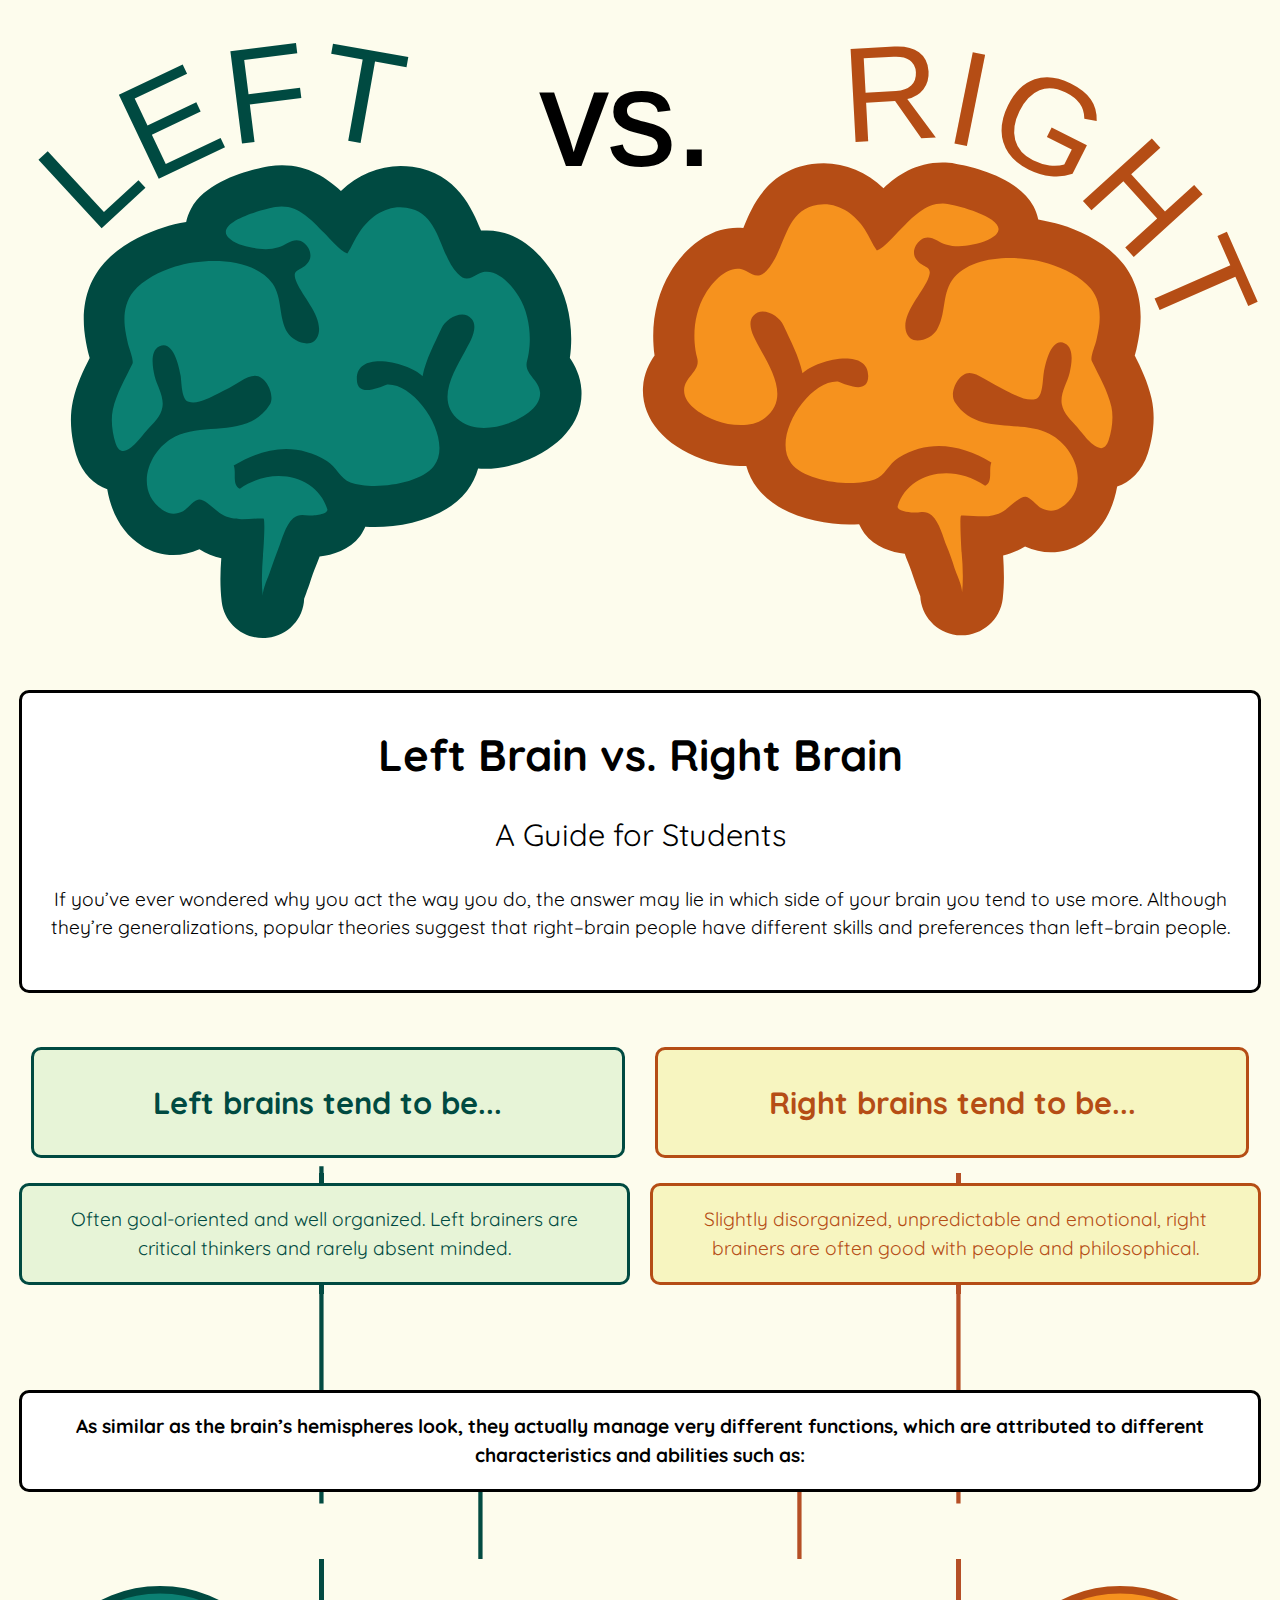
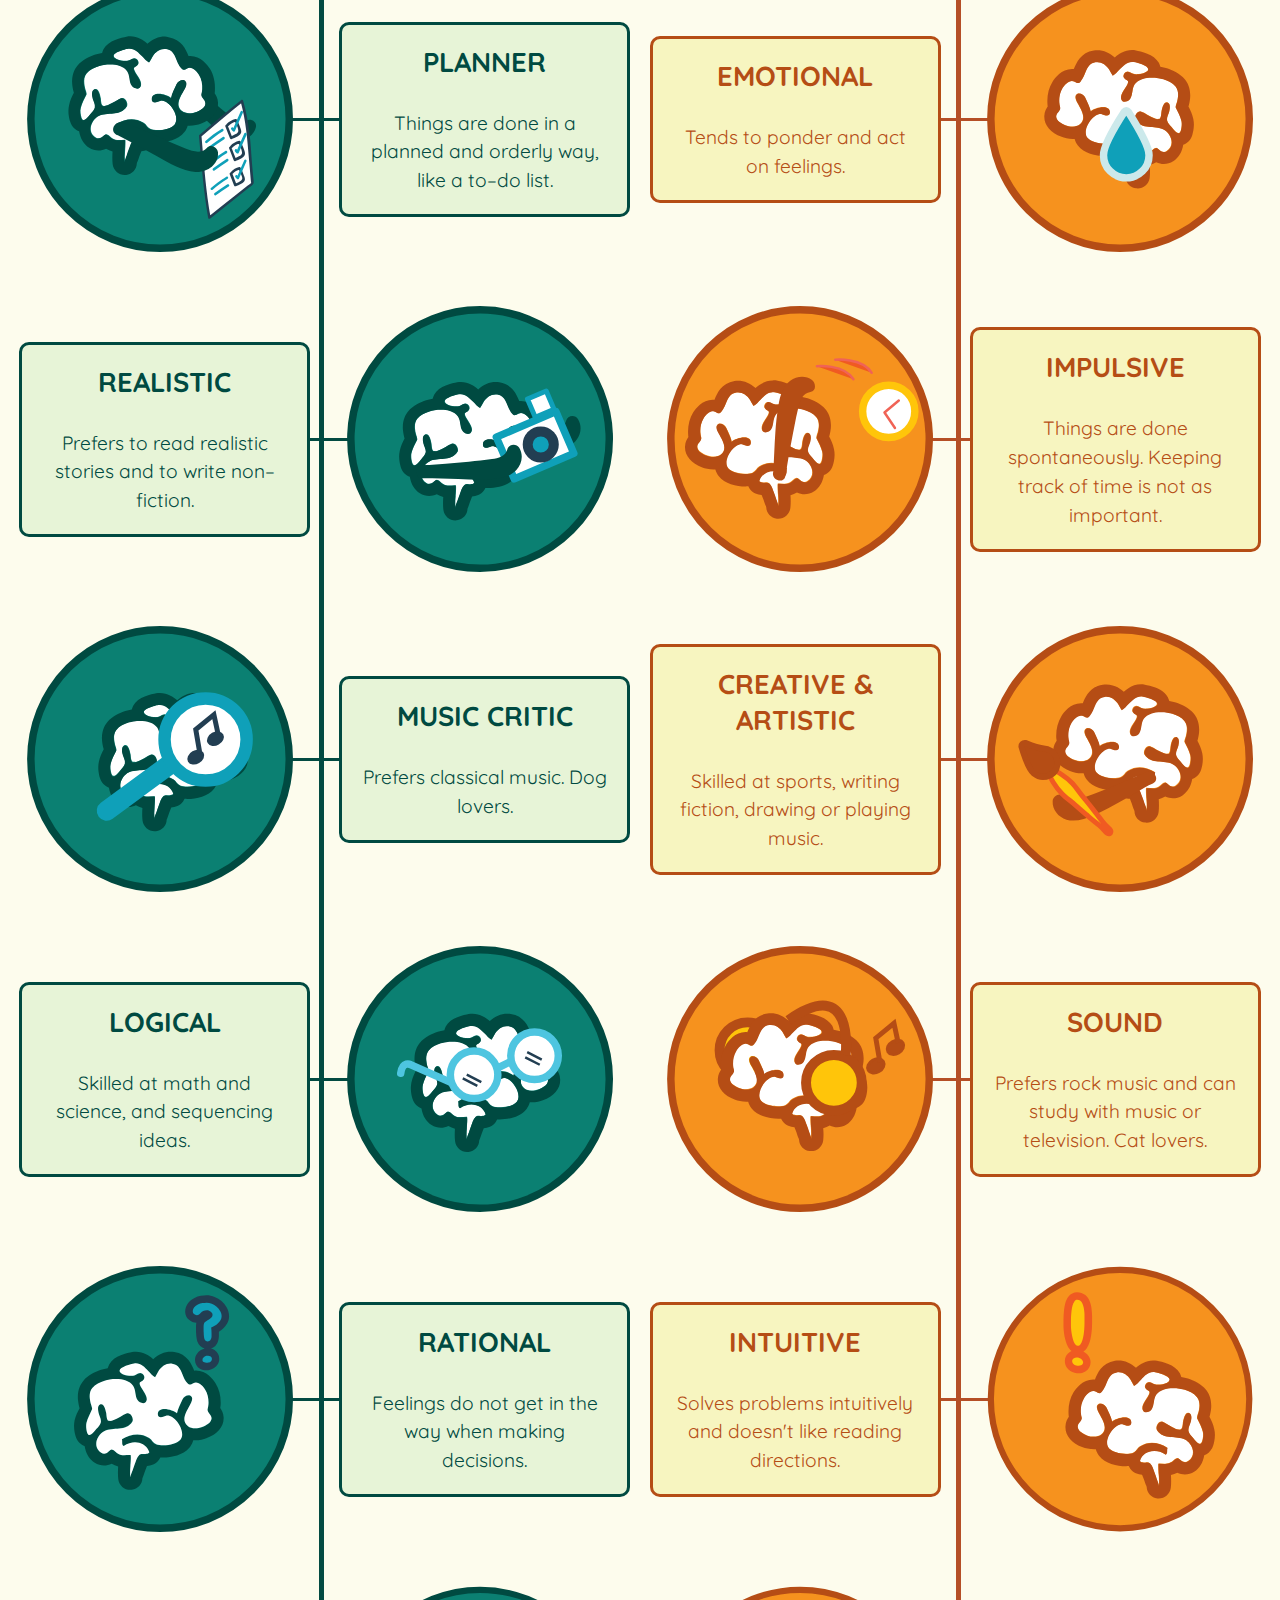
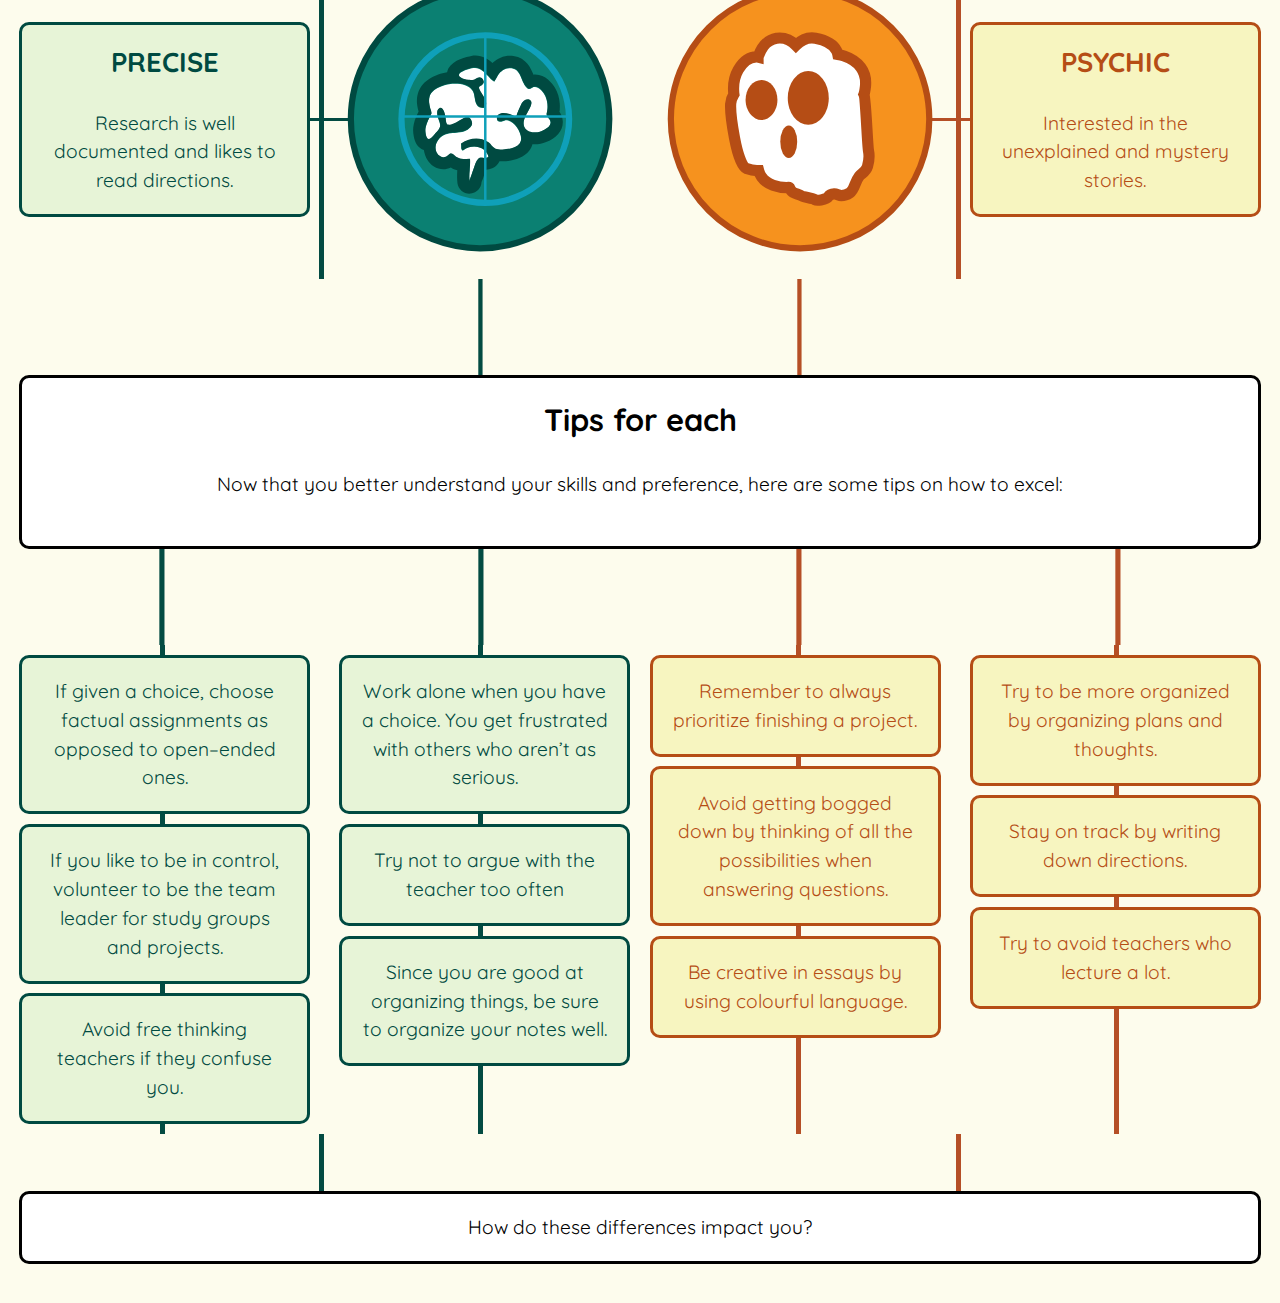
==== index.html @ febc32df "Finished setting all the bars." ====
<!DOCTYPE html>
<html lang="en-ca">
<head>
  <meta charset="utf-8">
  <title>Left vs Right Brain | A Guide for Students Infographic</title>
  <meta name="handheldfriendly" content="true">
  <meta name="mobileoptimized" content="240">
  <meta name="viewport" content="width=device-width, initial-scale=1">
  <link href="https://fonts.googleapis.com/css?family=Fredoka+One|Quicksand:400,700" rel="stylesheet" type="text/css">
  <link href="css/modules.css" rel="stylesheet">
  <link href="css/grid.css" rel="stylesheet">
  <link href="css/type.css" rel="stylesheet">
  <link href="css/main.css" rel="stylesheet">
</head>
<body>

<header>
  <svg xmlns="http://www.w3.org/2000/svg" id="header-brains" xmlns:xlink="http://www.w3.org/1999/xlink" width="619.5" height="315.2" viewBox="0 0 619.5 315.2">
    <path id="SVGID_x5F_1_x5F_" d="M307.2 202.5c0-74.5 59.2-135 132.2-135s132.2 60.4 132.2 135" class="header-brains0"/>
    <text>
      <textPath xlink:href="#SVGID_x5F_1_x5F_" startOffset="42.68%"> <tspan class="header-brains1 header-brains5 header-brains6">RIGHT</tspan> </textPath>
    </text>
    <path id="lb-outline" d="M316.8 172c-2.4 3.4-5.2 8.6-5.6 15.5-.8 14.8 9.8 27.8 28.5 34.7 4.2 1.5 10.8 3.4 18.6 3.4 1 0 2 0 2.9-.1 1.1 3.9 2.9 7.6 5.4 10.8 9.8 12.9 29.5 17.5 44.6 17.5 1.6 0 3.1 0 4.6-.1.7 1.5 1.5 3 2.5 4.4 5.2 6.9 13.3 9.2 19.6 9.9.5 1.5 1 2.9 1.6 4.2 1.1 2.7 2.1 5.6 3.3 9.2.4 1.3 1 2.8 1.6 4.4.3.7.7 1.9 1 2.7.4 9.6 7.8 17.8 17.7 18.9.8.1 1.5.1 2.3.1 10 0 18.7-7.5 19.9-17.6.9-7.5.6-14.5.2-21 3.8-.9 7.4-2.4 10.6-4.4 4.1 1.9 8.3 2.8 12.5 2.8 5.4 0 10.7-1.6 15.4-4.5 8.8-5.6 14.5-15.1 16.7-27.3 6.1-2.2 12-7.2 14.9-16.3 1.4-4.2 4.3-15.3 1.7-26.5-1.8-7.9-5.1-14.7-8.1-20.7.4-1.2.6-2.2.8-2.9.6-2.9 1.4-6.5 1.8-10.5 1.5-15.3-3.7-25.4-8.4-31.2-8.3-10.2-20.8-15.8-29.9-18.6-3.4-1.1-7.1-1.9-11-2.6-.5-2.2-1.2-4.3-2.3-6.4-7.8-14.5-30.9-19.4-37.8-20.6-2.1-.4-4.2-.5-6.3-.5-12.9 0-21.9 6.3-28.5 12.4-8.1-7.8-18.3-12.1-28.9-12.1-1.9 0-3.8.1-5.7.4-21.9 3.2-29.1 20.9-33 30.4-.1.2-.2.3-.2.5-1-.1-1.9-.1-2.9-.1-17.4 0-28.5 14.9-32.4 21.4-6.2 10.1-9.1 22.7-8.2 35.7.1 1.6.2 3.1.5 4.7z" class="header-brains1"/>
    <path id="lb-fill" d="M346.7 203.6c-6-2.2-16-7.4-15.6-15 .4-6.5 8.1-9 6.3-15.4-.7-2.4-1-4.9-1.2-7.3-.6-8.2 1-16.9 5.3-23.9 3-4.8 9-11.9 15.4-11.9 1.4 0 2.8.3 4.2 1.1 2.2 1.2 3.8 2.2 5.5 2.2 1.4 0 2.7-.7 4.4-2.4 9.5-10 8.2-29.4 24.9-31.9 1-.1 1.9-.2 2.9-.2 8.2 0 15.1 5.2 19.6 11.9 2.3 3.4 3.7 7.2 6 10.5 4-1.7 8.3-7.1 11.4-10.2 5.9-5.9 11.8-12.6 20.5-12.6 1 0 1.9.1 3 .3 4.8.8 26.8 6.5 23.7 13.4-.3.7-.9 1.5-1.9 2.2-3.6 2.9-9.4 4-13.8 4.6-1.1.1-2.2.2-3.3.2-2.1 0-4.2-.3-6.2-.9-3-.9-5.8-3.4-8.8-3.4-1.1 0-2.2.3-3.4 1.2-2.6 1.9-4.3 5.9-2.5 8.9 3.3 5.4 9.4 2.8 5.8 10.6-3.2 7-12.3 16.3-10.5 24.4.8 3.5 3.1 4.8 5.7 4.8 3.5 0 7.6-2.3 9.3-5.1 4.5-7.3 2.5-16.9 7.3-23.9 5.6-8.1 17.1-10.9 28.2-10.9 6.9 0 13.7 1.1 18.8 2.7 7.2 2.3 15.5 6.2 20.3 12.2 3.9 4.8 4.6 10.9 4.1 16.8-.3 2.7-.9 5.5-1.5 8.2-.4 2-3.1 8.2-2.2 9.9 3.5 7.2 7.7 14.3 9.5 22.2 1.1 4.9.3 11.3-1.3 16.1-.9 2.8-2.2 3.9-3.7 3.9-4 0-9.2-7.4-11.7-10.3-2.8-3.2-6.5-6.5-7.3-10.9-.9-5.3 2.6-10.3 3.8-15.3.9-3.9 2.4-12-2.3-14.2-.7-.3-1.4-.5-2-.5-5.3 0-7.5 10.9-8.2 14.6-.6 2.8-.3 11.9-3.9 12.8-.7.2-1.4.3-2.2.3-4.1 0-8.6-2.6-11.9-4.2-3.7-1.8-7.3-3.8-10.8-5.9-2.8-1.7-5.1-2.8-7.2-2.8-5.6 0-9.8 9.8-7.2 13.9 10.5 16.6 31.3 8.2 45.8 15.5 13.2 6.6 20.4 26.5 5.6 35.9-1.6 1-3.1 1.4-4.7 1.4-1.5 0-3.1-.4-4.6-1.2-2.3-1.2-5.3-5.3-7.7-5.6h-.2c-2.9 0-7.9 5.3-10.4 6.9-3.3 2.1-6.7 2.6-10.1 2.6-3.1 0-6.2-.4-9.4-.4h-1.1c-.9 0 .1 16 .2 17.7.6 6.7.9 13.4.2 20.1.4-3.3-2.5-9-3.6-12.3-1.1-3.6-2.4-7.2-3.8-10.6-2-4.8-3.3-11.3-7.3-15-1.4-1.3-2.8-1.6-4.2-1.6-1 0-2.1.2-3.4.3h-.4c-2 0-9.2-.6-8.4-3.2 3-9.9 12.5-15.9 23.5-15.9 6.1 0 12.7 1.9 18.8 6.1 3.9-1.5 1.6-7.8 3-11.2-8.2-5-16.7-8-25.4-8-6.5 0-13.1 1.7-19.7 5.8-4.6 2.9-6.4 8.6-11.4 10.4-3 1.1-7.2 1.7-11.8 1.7-10.8 0-23.7-3.2-28.6-9.6-9.5-12.4 8-39.5 22.1-39.5h.5c2.5 1 6.6 2.7 9.8 2.7 2.8 0 4.9-1.3 4.9-5.4 0-6.3-4.9-8.5-11-8.5-7.8 0-17.4 3.7-20.8 7.2-1.7-8.3-5.7-15.6-9.2-23.2-1.5-3.3-6-6.7-10.1-6.7-1.7 0-3.3.6-4.6 2.2-3.5 4.3 1 11.3 3.1 15.3 5.6 10.2 14.8 24.6 2.6 34-3.2 2.5-7.4 3.4-11.6 3.4-4.4 0-8.5-.8-11.9-2.1z" class="header-brains2"/>
    <path id="rb-outline" d="M275.8 173.3c.2-1.5.4-3.1.5-4.7.9-12.9-2-25.6-8.2-35.7-4-6.4-15-21.4-32.4-21.4-1 0-2 .1-2.9.1-.1-.2-.1-.3-.2-.5-3.9-9.5-11.1-27.2-33-30.4-1.9-.3-3.8-.4-5.7-.4-10.6 0-20.8 4.3-28.9 12.1-6.6-6-15.6-12.4-28.5-12.4-2.1 0-4.2.2-6.3.5-6.9 1.2-30 6.1-37.8 20.6-1.1 2-1.9 4.2-2.3 6.4-3.9.6-7.6 1.5-11 2.6-9 2.9-21.6 8.4-29.9 18.6-4.7 5.8-9.9 15.8-8.4 31.2.4 4 1.2 7.6 1.8 10.5.2.8.5 1.8.8 2.9-3 6-6.3 12.7-8.1 20.7-2.5 11.2.4 22.2 1.7 26.5 2.9 9.1 8.8 14.1 14.9 16.3 2.1 12.3 7.9 21.8 16.7 27.3 4.7 3 10 4.5 15.4 4.5 4.2 0 8.4-.9 12.5-2.8 3.3 2.1 6.8 3.5 10.6 4.4-.5 6.5-.7 13.5.2 21 1.2 10.1 9.8 17.6 19.9 17.6.8 0 1.5 0 2.3-.1 10-1.1 17.4-9.3 17.7-18.9l1-2.7c.6-1.6 1.2-3.2 1.6-4.4 1.1-3.6 2.2-6.5 3.3-9.2.5-1.3 1-2.7 1.6-4.2 6.3-.7 14.4-3 19.6-9.9 1-1.4 1.9-2.9 2.5-4.4 1.5.1 3 .1 4.6.1 15.1 0 34.7-4.6 44.6-17.5 2.5-3.2 4.3-6.9 5.4-10.8 1 .1 1.9.1 2.9.1 7.8 0 14.4-1.8 18.6-3.4 18.7-6.9 29.4-19.9 28.5-34.7-.4-6.9-3.2-12-5.6-15.5z" class="header-brains3"/>
    <path id="SVGID_x5F_2_x5F_" d="M16.1 198.9c0-73 59.2-132.2 132.2-132.2s132.2 59.2 132.2 132.2" class="header-brains0"/>
    <text>
      <textPath xlink:href="#SVGID_x5F_2_x5F_" startOffset="21.88%"> <tspan class="header-brains3 header-brains5 header-brains6">LEFT</tspan> </textPath>
    </text>
    <path id="rb-fill" d="M245.8 205c-3.4 1.3-7.5 2.1-11.6 2.1-4.2 0-8.4-.9-11.6-3.4-12.2-9.4-3-23.7 2.6-34 2.1-3.9 6.6-11 3.1-15.3-1.3-1.5-2.9-2.2-4.6-2.2-4 0-8.6 3.4-10 6.7-3.5 7.6-7.5 14.9-9.2 23.2-3.4-3.5-13-7.2-20.8-7.2-6 0-11 2.2-11 8.5 0 4.1 2.1 5.4 4.9 5.4 3.2 0 7.2-1.7 9.8-2.7h.5c14.1 0 31.6 27.1 22.1 39.5-4.9 6.4-17.8 9.6-28.6 9.6-4.6 0-8.8-.6-11.8-1.7-5-1.9-6.8-7.6-11.4-10.4-6.6-4-13.2-5.8-19.7-5.8-8.7 0-17.2 3.1-25.4 8 1.4 3.3-.9 9.6 3 11.2 6.1-4.2 12.7-6.1 18.8-6.1 10.9 0 20.4 6.1 23.5 15.9.8 2.6-6.4 3.2-8.4 3.2h-.4c-1.2-.1-2.4-.3-3.4-.3-1.5 0-2.8.3-4.3 1.6-4 3.7-5.3 10.2-7.3 15-1.4 3.5-2.6 7.1-3.8 10.6-1 3.2-3.9 8.9-3.6 12.3-.8-6.7-.4-13.4.1-20.1.2-1.7 1.2-17.7.2-17.7h-1.1c-3.2 0-6.3.4-9.4.4-3.4 0-6.8-.5-10.1-2.6-2.5-1.6-7.5-6.9-10.4-6.9h-.2c-2.5.2-5.4 4.4-7.7 5.6-1.6.8-3.1 1.2-4.6 1.2-1.6 0-3.1-.5-4.7-1.4-14.8-9.4-7.7-29.3 5.5-35.9 14.5-7.3 35.3 1.1 45.8-15.5 2.6-4.1-1.6-13.9-7.2-13.9-2.1 0-4.4 1-7.2 2.8-3.5 2.2-7.1 4.1-10.8 5.9-3.3 1.6-7.9 4.2-11.9 4.2-.7 0-1.5-.1-2.2-.3-3.6-1-3.4-10-3.9-12.8-.7-3.7-2.9-14.6-8.2-14.6-.6 0-1.3.2-2 .5-4.8 2.2-3.3 10.3-2.4 14.2 1.2 5 4.7 10 3.8 15.3-.7 4.4-4.4 7.7-7.3 10.9-2.5 2.8-7.7 10.3-11.7 10.3-1.5 0-2.8-1.1-3.7-3.9-1.5-4.7-2.4-11.1-1.3-16.1 1.8-7.9 6-15 9.5-22.2.8-1.7-1.8-8-2.2-9.9-.6-2.7-1.2-5.4-1.5-8.2-.6-5.9.2-12 4.1-16.8 4.8-5.9 13.1-9.9 20.3-12.2 5.1-1.6 11.9-2.7 18.8-2.7 11.1 0 22.6 2.9 28.3 10.9 4.9 7 2.8 16.6 7.3 23.9 1.7 2.7 5.7 5.1 9.3 5.1 2.6 0 4.9-1.3 5.7-4.8 1.8-8.1-7.3-17.3-10.5-24.4-3.5-7.8 2.6-5.2 5.8-10.6 1.8-2.9.1-7-2.5-8.9-1.2-.9-2.3-1.2-3.4-1.2-3 0-5.8 2.5-8.8 3.4-2 .6-4.1.9-6.2.9-1.1 0-2.2-.1-3.3-.2-4.4-.6-10.3-1.7-13.8-4.6-1-.8-1.6-1.5-1.9-2.2-3.1-6.9 18.8-12.6 23.7-13.4 1-.2 2-.3 3-.3 8.7 0 14.6 6.7 20.4 12.6 3.1 3.1 7.4 8.5 11.4 10.2 2.2-3.3 3.7-7.2 6-10.5 4.5-6.7 11.4-11.9 19.6-11.9.9 0 1.9.1 2.9.2 16.7 2.4 15.4 21.9 24.9 31.9 1.7 1.8 3 2.4 4.4 2.4 1.7 0 3.3-1 5.5-2.2 1.4-.8 2.8-1.1 4.2-1.1 6.4 0 12.4 7 15.4 11.9 4.3 7 5.9 15.8 5.3 23.9-.2 2.5-.6 5-1.2 7.3-1.8 6.4 5.9 8.9 6.3 15.4.4 7.6-9.5 12.8-15.6 15z" class="header-brains4"/>
    <text transform="translate(261.437 80.078)" class="header-brains5 header-brains6">
      vs.
    </text>
  </svg>
  <div class="info-box">
    <h1 class="yotta text-center pad-t-1-2">Left Brain vs. Right Brain</h1>
      <h2 class="normal">A Guide for Students</h2>
      <p>If you’ve ever wondered why you act the way you do, the answer may lie in which side of your brain you tend to use more. Although they’re generalizations, popular theories suggest that right–brain people have different skills and preferences than left–brain people.</p>
  </div>
</header>

<main>
  <div class="grid xs-vertical-top s-vertical-top m-vertical-top l-vertical-top xl-vertical-top">
    <div class="unit xs-1-2 s-1-2 m-1-2 l-1-2 xl-1-2">
      <h2 class="lb-box bold">Left brains tend to be...</h2>
    </div>
    <div class="unit xs-1-2 s-1-2 m-1-2 l-1-2 xl-1-2">
      <h2 class="rb-box bold">Right brains tend to be...</h2>
    </div>
  </div>

  <div class="grid xs-vertical s-vertical m-vertical l-vertical xl-vertical">
    <div class="unit xs-1-2 s-1-2 m-1-2 l-1-2 xl-1-2">
      <p class="lb-box">Often goal-oriented and well organized. Left brainers are critical thinkers and rarely absent minded.</p>
    </div>
    <div class="unit xs-1-2 s-1-2 m-1-2 l-1-2 xl-1-2">
      <p class="rb-box">Slightly disorganized, unpredictable and emotional, right brainers are often good with people and philosophical.</p>
    </div>
  </div>

  <div class="pad-t-2 pad-b xs-vertical s-vertical m-vertical l-vertical-4 xl-vertical-4">
    <p class="info-box bold">As similar as the brain’s hemispheres look, they actually manage very different functions, which are attributed to different characteristics and abilities such as:</p>
  </div>

  <div class="grid xs-vertical s-vertical m-vertical l-vertical-2 xl-vertical-2">
    <div class="unit xs-1-2 s-1-2 m-1-2 l-1-2 xl-1-2">
      <div class="grid grid-middle l-horizontal-blue xl-horizontal-blue">
        <div class="unit xs-1 s-1 m-1 l-1-2 xl-1-2">
          <svg xmlns="http://www.w3.org/2000/svg" id="planner" width="257.3" height="257.3" viewBox="0 0 257.3 257.3">
            <circle id="background" cx="128.7" cy="128.7" r="103.9" class="planner0"/>
            <g id="planner-brain">
              <path d="M138.4 98.7c11.4 12.8 22.3 27 35.3 38.2 5.3 4.6 11.6 9.2 18.9 8.8 6.1-.3 11.5-4.3 13.1-10.3 1.2-4.3-3.6-7.7-7.3-5.6-5 2.8-10.4-1-14.2-4.1-4.5-3.6-8.9-7.4-13.2-11.1-8.9-7.6-17.6-15.4-26.2-23.3-4.7-4.4-11.8 2.7-7.1 7.1 11 10.1 22.1 20 33.6 29.6 9 7.6 19.8 17.3 32.1 10.5-2.4-1.9-4.9-3.8-7.3-5.6-3.1 11.3-22.6-10-25.3-13.1-8.5-9.3-16.8-18.8-25.2-28.1-4.4-4.9-11.5 2.2-7.2 7z" class="planner1"/>
              <g id="XMLID_26_">
                <path d="M140.5 133c4.6-6-3.9-19.2-10.8-19.2h-.2c-1.2.5-3.2 1.3-4.8 1.3-1.3 0-2.4-.6-2.4-2.6 0-3 2.4-4.1 5.3-4.1 3.8 0 8.5 1.8 10.1 3.5.8-4 2.8-7.6 4.5-11.3.7-1.6 2.9-3.3 4.9-3.3.8 0 1.6.3 2.2 1.1 1.7 2.1-.5 5.5-1.5 7.4-2.7 5-7.2 12-1.3 16.5 1.6 1.2 3.6 1.7 5.7 1.7 2 0 4-.4 5.6-1 2.9-1.1 7.8-3.6 7.6-7.3-.2-3.2-3.9-4.3-3.1-7.5.3-1.2.5-2.4.6-3.6.3-4-.5-8.2-2.6-11.6-1.4-2.3-4.4-5.8-7.5-5.8-.7 0-1.4.2-2.1.6-1.1.6-1.8 1.1-2.6 1.1-.7 0-1.3-.3-2.1-1.2-4.6-4.9-4-14.3-12.1-15.5-.5-.1-.9-.1-1.4-.1-4 0-7.3 2.5-9.5 5.8-1.1 1.6-1.8 3.5-2.9 5.1-1.9-.8-4-3.4-5.6-5-2.9-2.9-5.7-6.1-9.9-6.1-.5 0-.9 0-1.4.1-2.4.4-13 3.2-11.5 6.5.2.4.5.7.9 1.1 1.7 1.4 4.6 2 6.7 2.2.5.1 1.1.1 1.6.1 1 0 2-.1 3-.4 1.4-.5 2.8-1.7 4.3-1.7.5 0 1.1.2 1.7.6 1.2.9 2.1 2.9 1.2 4.3-1.6 2.6-4.6 1.4-2.8 5.2 1.5 3.4 6 7.9 5.1 11.9-.4 1.7-1.5 2.3-2.8 2.3-1.7 0-3.7-1.1-4.5-2.5-2.1-3.6-1.1-8.2-3.5-11.6-2.7-3.9-8.3-5.3-13.7-5.3-3.4 0-6.7.5-9.2 1.3-3.5 1.1-7.5 3-9.9 5.9-1.9 2.3-2.3 5.3-2 8.2.1 1.3.4 2.6.7 4 .2 1 1.5 4 1.1 4.9-1.7 3.5-3.7 7-4.6 10.8-.6 2.4-.1 5.5.6 7.8.4 1.4 1.1 1.9 1.8 1.9 1.9 0 4.5-3.6 5.7-5 1.4-1.6 3.2-3.2 3.5-5.3.4-2.6-1.3-5-1.8-7.5-.5-1.9-1.2-5.8 1.2-6.9.3-.1.7-.2 1-.2 2.6 0 3.6 5.3 4 7.1.3 1.4.2 5.8 1.9 6.2.4.1.7.2 1.1.2 2 0 4.2-1.3 5.8-2.1 1.8-.9 3.6-1.8 5.2-2.9 1.4-.9 2.5-1.4 3.5-1.4 2.8 0 4.8 4.8 3.5 6.8-5.1 8.1-15.2 4-22.3 7.5-6.4 3.2-9.9 12.9-2.7 17.5.8.5 1.5.7 2.3.7s1.5-.2 2.3-.6c1.1-.6 2.6-2.6 3.8-2.7h.1c1.4 0 3.9 2.6 5.1 3.4 1.6 1 3.2 1.3 4.9 1.3 1.5 0 3-.2 4.6-.2h.6c.5 0 0 7.8-.1 8.6-.3 3.2-.4 6.3-.1 9.5 0-1.7 1.3-4.2 1.7-5.7.6-1.7 1.2-3.5 1.8-5.2 1-2.3 1.6-5.5 3.6-7.3.7-.6 1.4-.8 2.1-.8.5 0 1 .1 1.7.1h.2c1 0 4.5-.3 4.1-1.6-1.5-4.8-6.1-7.8-11.4-7.8-3 0-6.2.9-9.2 2.9-1.9-.7-.8-3.8-1.5-5.4 4-2.4 8.1-3.9 12.4-3.9 3.2 0 6.4.9 9.6 2.8 2.3 1.4 3.1 4.2 5.6 5.1 1.5.6 3.5.8 5.8.8 4.8.2 11.1-1.4 13.5-4.5z" class="planner2"/>
                <path d="M129.7 113.8c6.9 0 15.4 13.2 10.8 19.2-2.4 3.1-8.7 4.7-13.9 4.7-2.2 0-4.3-.3-5.8-.8-2.4-.9-3.3-3.7-5.6-5.1-3.2-2-6.4-2.8-9.6-2.8-4.2 0-8.4 1.5-12.4 3.9.7 1.6-.4 4.7 1.5 5.4 3-2 6.2-2.9 9.2-2.9 5.3 0 9.9 2.9 11.4 7.8.4 1.3-3.1 1.6-4.1 1.6h-.2c-.6 0-1.2-.1-1.7-.1-.7 0-1.4.2-2.1.8-2 1.8-2.6 4.9-3.6 7.3-.7 1.7-1.3 3.4-1.8 5.2-.5 1.5-1.7 4-1.7 5.7-.3-3.2-.2-6.3.1-9.5.1-.8.6-8.6.1-8.6h-.6c-1.5 0-3.1.2-4.6.2-1.7 0-3.3-.2-4.9-1.3-1.2-.8-3.7-3.4-5.1-3.4H85c-1.2.1-2.6 2.2-3.8 2.7-.8.4-1.5.6-2.3.6s-1.5-.2-2.3-.7c-7.2-4.6-3.7-14.2 2.7-17.5 7.1-3.5 17.2.6 22.3-7.5 1.3-2-.8-6.8-3.5-6.8-1 0-2.1.5-3.5 1.4-1.7 1-3.4 2-5.2 2.9-1.6.8-3.8 2.1-5.8 2.1-.4 0-.7 0-1.1-.2-1.7-.5-1.6-4.9-1.9-6.2-.4-1.8-1.4-7.1-4-7.1-.3 0-.6.1-1 .2-2.3 1.1-1.6 5-1.2 6.9.6 2.4 2.3 4.9 1.8 7.5-.4 2.1-2.2 3.7-3.5 5.3-1.2 1.4-3.8 5-5.7 5-.7 0-1.4-.5-1.8-1.9-.7-2.3-1.2-5.4-.6-7.8.9-3.8 2.9-7.3 4.6-10.8.4-.9-.9-3.9-1.1-4.9-.3-1.3-.6-2.6-.7-4-.3-2.9.1-5.9 2-8.2 2.3-2.9 6.4-4.8 9.9-5.9 2.5-.8 5.8-1.3 9.2-1.3 5.4 0 11 1.4 13.7 5.3 2.4 3.4 1.4 8.1 3.6 11.6.8 1.3 2.8 2.5 4.5 2.5 1.3 0 2.4-.6 2.8-2.3.9-4-3.6-8.4-5.1-11.9-1.7-3.8 1.2-2.5 2.8-5.2.9-1.4 0-3.4-1.2-4.3-.6-.4-1.1-.6-1.7-.6-1.5 0-2.9 1.2-4.3 1.7-1 .3-2 .4-3 .4-.6 0-1.1 0-1.6-.1-2.2-.3-5-.9-6.7-2.2-.5-.4-.8-.7-.9-1.1-1.5-3.4 9.2-6.1 11.5-6.5.5-.1 1-.1 1.4-.1 4.2 0 7.1 3.2 9.9 6.1 1.5 1.5 3.6 4.2 5.6 5 1.1-1.6 1.8-3.5 2.9-5.1 2.2-3.3 5.5-5.8 9.5-5.8.5 0 .9 0 1.4.1 8.1 1.2 7.5 10.6 12.1 15.5.8.9 1.5 1.2 2.1 1.2.8 0 1.6-.5 2.6-1.1.7-.4 1.4-.6 2.1-.6 3.1 0 6 3.4 7.5 5.8 2.1 3.4 2.9 7.7 2.6 11.6-.1 1.2-.3 2.4-.6 3.6-.9 3.1 2.9 4.3 3.1 7.5.2 3.7-4.6 6.2-7.6 7.3-1.6.6-3.7 1-5.6 1-2.1 0-4.1-.5-5.7-1.7-5.9-4.6-1.4-11.5 1.3-16.5 1-1.9 3.2-5.3 1.5-7.4-.6-.8-1.4-1.1-2.2-1.1-2 0-4.2 1.7-4.9 3.3-1.7 3.7-3.6 7.2-4.5 11.3-1.7-1.7-6.3-3.5-10.1-3.5-2.9 0-5.3 1.1-5.3 4.1 0 2 1 2.6 2.4 2.6 1.6 0 3.5-.8 4.8-1.3h.5zm2.9-51.5c-5.2 0-10.1 2.1-14.1 5.9-3.2-2.9-7.6-6-13.8-6-1 0-2 .1-3.1.3-3.4.6-14.6 3-18.4 10-.5 1-.9 2-1.1 3.1-1.9.3-3.7.7-5.4 1.2-4.4 1.4-10.5 4.1-14.5 9.1-2.3 2.8-4.8 7.7-4.1 15.2.2 1.9.6 3.7.9 5.1.1.4.2.9.4 1.4-1.5 2.9-3.1 6.2-3.9 10.1-1.2 5.5.2 10.8.9 12.9 1.4 4.4 4.3 6.8 7.2 7.9 1.1 6 3.8 10.6 8.1 13.3 2.3 1.4 4.9 2.2 7.5 2.2 2.1 0 4.1-.5 6.1-1.4 1.6 1 3.3 1.7 5.2 2.2-.2 3.2-.3 6.6.1 10.2.6 4.9 4.8 8.6 9.7 8.6h1.1c4.8-.6 8.4-4.5 8.6-9.2.1-.4.3-.9.5-1.3.3-.8.6-1.5.8-2.1.6-1.8 1-3.2 1.6-4.5.3-.6.5-1.3.8-2 3.1-.3 7-1.4 9.5-4.8.5-.7.9-1.4 1.2-2.1.7 0 1.5.1 2.2.1 7.3 0 16.9-2.2 21.7-8.5 1.2-1.6 2.1-3.3 2.6-5.2h1.4c3.8 0 7-.9 9.1-1.6 9.1-3.4 14.3-9.7 13.9-16.9-.2-3.4-1.6-5.9-2.7-7.5.1-.8.2-1.5.2-2.3.4-6.3-1-12.5-4-17.4-1.9-3.1-7.3-10.4-15.8-10.4-.5 0-.9 0-1.4.1 0-.1-.1-.2-.1-.3-1.9-4.6-5.4-13.2-16-14.8-1-.5-2-.6-2.9-.6z" class="planner1"/>
              </g>
              <path d="M161 142.4c2.2 24.4 3 41.4 7.3 65.5 11.6-9.1 23.1-18.3 34.6-27.5 0 0-1.3-13.4-2.1-24.1-.4-6-.8-12-1.6-18-1-8.1-2.6-16.2-4.8-24-11.4 9-33.4 28.1-33.4 28.1z" class="planner2"/>
              <path d="M160 142.4c2 22 3.5 44 7.4 65.8.1.8 1.1.9 1.7.4l20.4-16.2c3.3-2.7 6.7-5.3 10-8 1.5-1.2 4.4-2.5 4.5-4.6.1-1.8-.4-3.8-.5-5.6-.3-3.3-.6-6.6-.9-10-.6-7.7-1-15.5-1.9-23.2-1-9.2-2.7-18.2-5.2-27.1-.2-.8-1.1-.9-1.7-.4-11.4 9.1-22.5 18.6-33.5 28.1-1 .8.4 2.3 1.4 1.4 11-9.5 22.1-19.1 33.5-28.1-.6-.1-1.1-.3-1.7-.4 4.2 15.3 5.5 30.8 6.7 46.6.5 5.8 1 11.6 1.5 17.3 0 .4.3 1.3.2 1.7-.2.4-2.1 1.5-2.7 2-3.2 2.6-6.4 5.1-9.6 7.7-7.3 5.8-14.6 11.6-22 17.4.6.1 1.1.3 1.7.4-3.9-21.6-5.4-43.4-7.3-65.2-.1-1.3-2.1-1.3-2 0z" class="planner4"/>
              <path d="M166.7 147.8c3.9-3.5 8.1-6.6 12.6-9.3 1.2-.7.1-2.5-1.1-1.8-4.6 2.8-9 6-13 9.6-1 .9.5 2.4 1.5 1.5zm2.8 4.6c3.6-2.5 7.2-4.9 10.8-7.4 1.1-.8.1-2.6-1.1-1.8-3.6 2.5-7.2 4.9-10.8 7.4-1.1.7-.1 2.6 1.1 1.8zm.2 13c3.9-3.5 8.1-6.6 12.6-9.3 1.2-.7.1-2.5-1.1-1.8-4.6 2.8-9 6-13 9.6-1 .9.5 2.4 1.5 1.5z" class="planner5"/>
              <path d="M181.2 134.6c1.2 3.2 2.5 6.4 3.7 9.6.3.7.9.9 1.5.6 2.2-1 7.4-2.7 7.6-5.7.1-1.6-.8-3.4-1.3-4.9-.6-1.7-1.4-3.4-2.2-5.1-.2-.4-.8-.6-1.2-.5-2.8.7-5.1 2-7.1 4.1-.9 1 .6 2.5 1.5 1.5 1.7-1.8 3.7-3 6.1-3.6-.4-.2-.8-.3-1.2-.5 1.1 2.2 2.7 5.1 3 7.6.2 1.9-1 2.5-2.5 3.3-1.2.7-2.5 1.3-3.8 1.9l1.5.6c-1.2-3.2-2.5-6.4-3.7-9.6-.4-1.1-2.4-.6-1.9.7z" class="planner4"/>
              <path d="M186 137.1c.4.5.9 1 1.3 1.4.4.5 1.4.4 1.6-.2 2.1-4.9 4.3-9.7 6.4-14.6.5-1.2-1.3-2.3-1.8-1.1-2.1 4.9-4.3 9.7-6.4 14.6.5-.1 1.1-.1 1.6-.2-.4-.5-.9-1-1.3-1.4-.8-1-2.3.5-1.4 1.5zM172.5 170c3.6-2.5 7.2-4.9 10.8-7.4 1.1-.8.1-2.6-1.1-1.8-3.6 2.5-7.2 4.9-10.8 7.4-1.1.7-.1 2.6 1.1 1.8z" class="planner5"/>
              <path d="M184.2 152.2c1.2 3.2 2.5 6.4 3.7 9.6.3.7.9.9 1.5.6 2.2-1 7.4-2.7 7.6-5.7.1-1.6-.8-3.4-1.3-4.9-.6-1.7-1.4-3.4-2.2-5.1-.2-.4-.8-.6-1.2-.5-2.8.7-5.1 2-7.1 4.1-.9 1 .6 2.5 1.5 1.5 1.7-1.8 3.7-3 6.1-3.6-.4-.2-.8-.3-1.2-.5 1.1 2.2 2.7 5.1 3 7.6.2 1.9-1 2.5-2.5 3.3-1.2.7-2.5 1.3-3.8 1.9l1.5.6c-1.2-3.2-2.5-6.4-3.7-9.6-.4-1.1-2.4-.6-1.9.7z" class="planner4"/>
              <path d="M189 154.7c.4.5.9 1 1.3 1.4.4.5 1.4.4 1.6-.2 2.1-4.9 4.3-9.7 6.4-14.6.5-1.2-1.3-2.3-1.8-1.1-2.1 4.9-4.3 9.7-6.4 14.6.5-.1 1.1-.1 1.6-.2-.4-.5-.9-1-1.3-1.4-.8-1-2.3.5-1.4 1.5zm-18 30.8c3.7-3.3 7.7-6.2 12-8.8 1.1-.7.1-2.4-1-1.7-4.4 2.7-8.5 5.7-12.4 9.1-1 .9.4 2.3 1.4 1.4zm2.6 4.4c3.4-2.3 6.9-4.7 10.3-7 1.1-.7.1-2.4-1-1.7-3.4 2.3-6.9 4.7-10.3 7-1.1.7-.1 2.4 1 1.7z" class="planner5"/>
              <path d="M184.7 173c1.2 3 2.3 6.1 3.5 9.1.2.6.8.9 1.5.6 2.1-1 6.9-2.5 7.2-5.2.2-1.4-.6-3-1.1-4.3-.6-1.8-1.4-3.6-2.3-5.4-.2-.4-.7-.6-1.1-.5-2.6.6-4.9 1.9-6.7 3.9-.9.9.5 2.3 1.4 1.4 1.6-1.7 3.5-2.8 5.8-3.4-.4-.2-.8-.3-1.1-.5.6 1.3 1.2 2.7 1.8 4 .4 1 1.2 2.5 1.2 3.5 0 2.4-4.2 3.7-6.1 4.6l1.5.6c-1.2-3-2.3-6.1-3.5-9.1-.5-1-2.4-.5-2 .7z" class="planner4"/>
              <path d="M189.3 175.4c.4.5.8.9 1.2 1.4.4.4 1.3.4 1.6-.2 2-4.6 4.1-9.2 6.1-13.9.5-1.2-1.2-2.2-1.7-1-2 4.6-4.1 9.2-6.1 13.9.5-.1 1-.1 1.6-.2-.4-.5-.8-.9-1.2-1.4-.9-1-2.3.4-1.5 1.4z" class="planner5"/>
              <path d="M95 141.8c14.6 3.6 27.7 10.7 41.4 16.7 11.4 5 27.4 12.3 37.5.9-3-1.2-6-2.5-9-3.7.7 10.2-17 2.4-21 .5-6.8-3.2-13.2-7.1-19.8-10.7-8.4-4.5-16.7-8.9-25.2-13.4-6-3.1-11.3 5.9-5.3 9.1 11 5.8 22.1 11.6 33 17.6 9.3 5.2 19.6 11.6 30.5 12.4 9.1.7 18.8-5.6 18.2-15.6-.3-4.2-5.7-7.3-9-3.7-4.5 5-11.3 2.7-16.7.7-5.9-2.1-11.5-4.8-17.2-7.4-11.3-5.3-22.6-10.6-34.8-13.6-6.4-1.5-9.2 8.6-2.6 10.2z" class="planner1"/>
            </g>
          </svg>
        </div>
        <div class="unit xs-1 s-1 m-1 l-1-2 xl-1-2">
          <div class="lb-box">
            <h3 class="text-upper">Planner</h3>
            <p class="push-0">Things are done in a planned and orderly way, like a to–do list.</p>
          </div>
        </div>
      </div>
    </div>
    <div class="unit xs-1-2 s-1-2 m-1-2 l-1-2 xl-1-2">
      <div class="grid grid-middle l-horizontal-orange xl-horizontal-orange">
        <div class="unit xs-1 s-1 m-1 l-1-2 xl-1-2 unit-push-l-1-2 unit-push-xl-1-2">
          <svg xmlns="http://www.w3.org/2000/svg" id="emotional" width="257.3" height="257.3" viewBox="0 0 257.3 257.3">
            <circle id="emotional-background" cx="128.7" cy="128.7" r="103.9" class="emotional0"/>
            <g id="emotional-brain">
              <g id="XMLID_25_">
                <path d="M144.6 122.6c-2.7 0-4.8 4.8-3.5 6.8 5.1 8.1 15.2 4 22.3 7.5 6.4 3.2 9.9 12.9 2.7 17.5-.8.5-1.5.7-2.3.7-.7 0-1.5-.2-2.3-.6-1.1-.6-2.6-2.6-3.7-2.7h-.1c-1.4 0-3.8 2.6-5.1 3.4-1.6 1-3.2 1.2-4.9 1.2-1.5 0-3-.2-4.6-.2h-.6c-.5 0 0 7.8.1 8.6.3 3.2.4 6.3.1 9.5 0-1.6-1.3-4.2-1.8-5.7-.6-1.7-1.1-3.5-1.8-5.2-1-2.4-1.6-5.5-3.6-7.3-.7-.6-1.3-.8-2.1-.8-.5 0-1 .1-1.6.1h-.2c-1 0-4.5-.3-4.1-1.6 1.5-4.8 6.1-7.8 11.4-7.8 3 0 6.2.9 9.1 3 1.9-.8.8-3.8 1.5-5.4-4-2.4-8.1-3.9-12.4-3.9-3.2 0-6.4.9-9.6 2.8-2.3 1.4-3.1 4.2-5.6 5.1-1.5.6-3.5.8-5.7.8-5.3 0-11.5-1.6-13.9-4.7-4.6-6 3.9-19.2 10.7-19.2h.3c1.2.5 3.2 1.3 4.7 1.3 1.4 0 2.4-.6 2.4-2.6 0-3-2.4-4.1-5.3-4.1-3.8 0-8.5 1.8-10.1 3.5-.8-4-2.8-7.6-4.5-11.3-.7-1.6-2.9-3.2-4.9-3.2-.8 0-1.6.3-2.2 1-1.7 2.1.5 5.5 1.5 7.4 2.7 5 7.2 11.9 1.2 16.5-1.5 1.2-3.6 1.7-5.6 1.7-2 0-4-.4-5.7-1-2.9-1.1-7.8-3.6-7.6-7.3.2-3.2 3.9-4.4 3.1-7.5-.3-1.2-.5-2.4-.6-3.6-.3-4 .5-8.2 2.6-11.6C84 101.4 86.9 98 90 98c.7 0 1.4.2 2.1.5 1.1.6 1.9 1.1 2.7 1.1.6 0 1.3-.3 2.1-1.2 4.6-4.8 4-14.3 12.1-15.5.5-.1.9-.1 1.4-.1 4 0 7.3 2.6 9.5 5.8 1.1 1.6 1.8 3.5 2.9 5.1 1.9-.8 4-3.4 5.5-5 2.9-2.9 5.7-6.1 10-6.1.5 0 .9 0 1.4.1 2.3.4 13 3.1 11.5 6.5-.2.3-.5.7-.9 1.1-1.7 1.4-4.6 2-6.7 2.2-.6.1-1.1.1-1.6.1-1 0-2-.1-3-.5-1.4-.5-2.8-1.7-4.3-1.7-.6 0-1.1.2-1.7.6-1.3.9-2.1 2.9-1.2 4.3 1.6 2.6 4.6 1.4 2.9 5.2-1.6 3.4-6 7.9-5.1 11.8.4 1.7 1.5 2.3 2.8 2.3 1.7 0 3.7-1.1 4.5-2.5 2.2-3.5 1.2-8.2 3.6-11.6 2.7-3.9 8.3-5.3 13.8-5.3 3.4 0 6.6.5 9.1 1.3 3.5 1.1 7.6 3 9.9 5.9 1.9 2.3 2.3 5.3 2 8.2-.1 1.3-.4 2.7-.7 4-.2 1-1.5 4-1.1 4.8 1.7 3.5 3.8 7 4.6 10.8.5 2.4.1 5.5-.6 7.8-.4 1.4-1.1 1.9-1.8 1.9-1.9 0-4.5-3.6-5.7-5-1.4-1.5-3.2-3.2-3.5-5.3-.4-2.6 1.3-5 1.8-7.4.4-1.9 1.2-5.8-1.2-6.9-.3-.2-.7-.2-1-.2-2.6 0-3.6 5.3-4 7.1-.3 1.4-.2 5.8-1.9 6.3-.3.1-.7.1-1.1.1-2 0-4.2-1.3-5.8-2-1.8-.9-3.5-1.8-5.2-2.9-1.3-.6-2.5-1.1-3.5-1.1z" class="emotional1"/>
                <path d="M141.1 129.4c-1.3-2 .8-6.8 3.5-6.8 1 0 2.2.5 3.5 1.3 1.7 1.1 3.4 2 5.2 2.9 1.6.8 3.8 2 5.8 2 .3 0 .7 0 1.1-.1 1.7-.5 1.6-4.9 1.9-6.3.3-1.8 1.4-7.1 4-7.1.3 0 .6.1 1 .2 2.3 1.1 1.6 5 1.2 6.9-.6 2.4-2.3 4.8-1.8 7.4.4 2.1 2.2 3.7 3.5 5.3 1.2 1.4 3.7 5 5.7 5 .7 0 1.4-.5 1.8-1.9.7-2.3 1.1-5.4.6-7.8-.9-3.8-2.9-7.3-4.6-10.8-.4-.8.9-3.9 1.1-4.8.3-1.3.6-2.6.7-4 .3-2.9-.1-5.8-2-8.2-2.3-2.9-6.4-4.8-9.9-5.9-2.5-.8-5.8-1.3-9.1-1.3-5.4 0-11 1.4-13.8 5.3-2.4 3.4-1.4 8.1-3.6 11.6-.8 1.3-2.8 2.5-4.5 2.5-1.3 0-2.4-.6-2.8-2.3-.9-3.9 3.6-8.4 5.1-11.8 1.7-3.8-1.3-2.6-2.9-5.2-.9-1.4 0-3.4 1.2-4.3.6-.4 1.1-.6 1.7-.6 1.4 0 2.8 1.2 4.3 1.7 1 .3 2 .5 3 .5.5 0 1.1 0 1.6-.1 2.2-.3 5-.8 6.7-2.2.5-.4.8-.7.9-1.1 1.5-3.4-9.2-6.1-11.5-6.5-.5-.1-1-.1-1.4-.1-4.2 0-7.1 3.3-10 6.1-1.5 1.5-3.6 4.2-5.5 5-1.1-1.6-1.8-3.5-2.9-5.1-2.2-3.2-5.5-5.8-9.5-5.8-.4 0-.9 0-1.4.1-8.1 1.2-7.5 10.6-12.1 15.5-.8.9-1.5 1.2-2.1 1.2-.8 0-1.6-.5-2.7-1.1-.7-.5-1.4-.7-2.1-.7-3.1 0-6 3.4-7.5 5.8-2.1 3.4-2.9 7.7-2.6 11.6.1 1.2.3 2.4.6 3.6.9 3.1-2.9 4.3-3.1 7.5-.2 3.7 4.6 6.2 7.6 7.3 1.7.6 3.7 1 5.7 1s4.1-.5 5.6-1.7c5.9-4.6 1.4-11.5-1.2-16.5-1-1.9-3.2-5.3-1.5-7.4.6-.7 1.4-1 2.2-1 2 0 4.2 1.7 4.9 3.2 1.7 3.7 3.7 7.3 4.5 11.3 1.6-1.7 6.3-3.5 10.1-3.5 2.9 0 5.3 1.1 5.3 4.1 0 2-1 2.6-2.4 2.6-1.5 0-3.5-.8-4.7-1.3h-.3c-6.9 0-15.4 13.2-10.7 19.2 2.4 3.1 8.6 4.7 13.9 4.7 2.2 0 4.3-.3 5.7-.8 2.5-.9 3.3-3.7 5.6-5.1 3.2-2 6.4-2.8 9.6-2.8 4.2 0 8.4 1.5 12.4 3.9-.7 1.6.4 4.7-1.5 5.4-3-2-6.2-3-9.1-3-5.3 0-9.9 3-11.4 7.8-.4 1.3 3.1 1.6 4.1 1.6h.2c.6 0 1.2-.1 1.6-.1.7 0 1.4.2 2.1.8 2 1.8 2.6 4.9 3.6 7.3.7 1.7 1.3 3.4 1.8 5.2.5 1.5 1.8 4 1.8 5.7.3-3.2.2-6.3-.1-9.5-.1-.8-.6-8.6-.1-8.6h.6c1.6 0 3.1.2 4.6.2 1.7 0 3.3-.2 4.9-1.2 1.2-.8 3.6-3.4 5.1-3.4h.1c1.2.1 2.6 2.1 3.7 2.7.8.4 1.5.6 2.3.6.8 0 1.5-.2 2.3-.7 7.2-4.6 3.7-14.2-2.7-17.5-7.3-3.6-17.4.5-22.5-7.6zm-70.8-13.3c-.4-6.3 1-12.5 4-17.3 1.9-3.1 7.3-10.4 15.8-10.4.5 0 1 0 1.4.1 0-.1.1-.2.1-.2 1.9-4.6 5.4-13.3 16-14.8.9-.1 1.9-.2 2.8-.2 5.2 0 10.1 2.1 14.1 5.9 3.2-2.9 7.6-6 13.9-6 1 0 2 .1 3.1.3 3.4.6 14.6 2.9 18.4 10 .5 1 .9 2 1.2 3.1 1.9.3 3.7.7 5.3 1.2 4.4 1.4 10.5 4.1 14.5 9.1 2.3 2.8 4.8 7.7 4.1 15.2-.2 1.9-.6 3.7-.9 5.1-.1.4-.2.9-.4 1.4 1.5 2.9 3.1 6.2 3.9 10 1.2 5.5-.2 10.8-.8 12.9-1.4 4.4-4.3 6.9-7.3 7.9-1 6-3.8 10.6-8.1 13.3-2.3 1.4-4.9 2.2-7.5 2.2-2 0-4.1-.5-6.1-1.4-1.6 1-3.3 1.7-5.2 2.2.2 3.2.3 6.6-.1 10.2-.6 4.9-4.8 8.6-9.7 8.6-.4 0-.7 0-1.1-.1-4.9-.6-8.5-4.5-8.6-9.2-.1-.4-.4-.9-.5-1.3-.3-.8-.6-1.5-.8-2.1-.6-1.7-1.1-3.2-1.6-4.5-.3-.6-.5-1.3-.8-2-3.1-.3-7-1.4-9.5-4.8-.5-.7-.9-1.4-1.2-2.1-.7 0-1.5.1-2.2.1-7.4 0-16.9-2.2-21.7-8.5-1.2-1.6-2.1-3.4-2.6-5.3h-1.4c-3.8 0-7-.9-9.1-1.7-9.1-3.4-14.3-9.7-13.9-16.9.2-3.4 1.6-5.9 2.7-7.5-.1-.9-.2-1.7-.2-2.5z" class="emotional2"/>
              </g>
              <path d="M152 157.7c0 10.1-8.2 18.3-18.3 18.3s-18.3-8.2-18.3-18.3c0-8.4 12.7-28.5 16.9-35 .7-1 2.1-1 2.8 0 4.2 6.6 16.9 26.6 16.9 35z" class="emotional3"/>
            </g>
          </svg>
        </div>
        <div class="unit xs-1 s-1 m-1 l-1-2 xl-1-2 unit-pull-l-1-2 unit-pull-xl-1-2">
          <div class="rb-box">
            <h3 class="text-upper">Emotional</h3>
            <p class="push-0">Tends to ponder and act on feelings.</p>
          </div>
        </div>
      </div>
    </div>
  </div>

  <div class="grid xs-vertical s-vertical m-vertical l-vertical-2 xl-vertical-2">
    <div class="unit xs-1-2 s-1-2 m-1-2 l-1-2 xl-1-2">
      <div class="grid grid-middle l-horizontal-blue xl-horizontal-blue">
        <div class="unit xs-1 s-1 m-1 l-1-2 xl-1-2 unit-push-l-1-2 unit-push-xl-1-2">
          <svg xmlns="http://www.w3.org/2000/svg" id="realistic" width="257.3" height="257.3" viewBox="0 0 257.3 257.3">
            <circle id="realistic-background" cx="128.7" cy="128.7" r="103.9" class="realistic0"/>
            <g id="realistic-brain">
              <path d="M129.7 137.3c15.7-1 31.4-2.3 47.1-4 12-1.3 27.5-2.5 31.2-16.6-3.2.4-6.4.8-9.6 1.3 6.3 10.4-23.2 9.9-27.2 9.8-13.5-.3-27.1-.9-40.6-1.3-6.8-.2-6.8 10.3 0 10.5l27.9.9c9.2.3 18.4 1 27.6 0 6.8-.7 14.2-2 19.1-7.3 4.6-4.9 5.8-12.1 2.3-17.9-2.3-3.8-8.5-3.2-9.6 1.3-1.4 5.5-7.3 7-12.3 7.8-6.1 1-12.4 1.4-18.6 2.1-12.4 1.2-24.8 2.2-37.3 3-6.7.4-6.8 10.9 0 10.4z" class="realistic1"/>
              <g id="XMLID_20_">
                <path d="M112.6 155.9c-3 0-6.2.9-9.1 3-1.9-.8-.8-3.8-1.5-5.4 4-2.4 8.1-3.9 12.4-3.9 3.2 0 6.4.9 9.6 2.8 2.3 1.4 3.1 4.2 5.6 5.1 1.5.6 3.5.8 5.7.8 5.3 0 11.5-1.6 13.9-4.7 4.6-6-3.9-19.2-10.7-19.2h-.3c-1.2.5-3.2 1.3-4.7 1.3-1.4 0-2.4-.6-2.4-2.6 0-3 2.4-4.1 5.3-4.1 3.8 0 8.5 1.8 10.1 3.5.8-4 2.8-7.6 4.5-11.3.7-1.6 2.9-3.2 4.9-3.2.8 0 1.6.3 2.2 1 1.7 2.1-.5 5.5-1.5 7.4-2.7 5-7.2 11.9-1.2 16.5 1.5 1.2 3.6 1.7 5.6 1.7 2 0 4-.4 5.7-1 2.9-1.1 7.8-3.6 7.6-7.3-.2-3.2-3.9-4.4-3.1-7.5.3-1.2.5-2.4.6-3.6.3-4-.5-8.2-2.6-11.6-1.4-2.4-4.4-5.8-7.5-5.8-.7 0-1.4.2-2.1.5-1.1.6-1.9 1.1-2.7 1.1-.6 0-1.3-.3-2.1-1.2-4.6-4.8-4-14.3-12.1-15.5-.5-.1-.9-.1-1.4-.1-4 0-7.3 2.6-9.5 5.8-1.1 1.6-1.8 3.5-2.9 5.1-1.9-.8-4-3.5-5.5-5-2.9-2.9-5.7-6.1-10-6.1-.5 0-.9 0-1.4.1-2.3.4-13 3.1-11.5 6.5.2.3.5.7.9 1.1 1.7 1.4 4.6 2 6.7 2.2.6.1 1.1.1 1.6.1 1 0 2-.1 3-.5 1.4-.5 2.8-1.7 4.3-1.7.6 0 1.1.2 1.7.6 1.3.9 2.1 2.9 1.2 4.3-1.6 2.6-4.6 1.4-2.9 5.2 1.6 3.4 6 7.9 5.1 11.8-.4 1.7-1.5 2.3-2.8 2.3-1.7 0-3.7-1.1-4.5-2.5-2.2-3.5-1.2-8.2-3.6-11.6-2.7-3.9-8.3-5.3-13.8-5.3-3.4 0-6.6.5-9.1 1.3-3.5 1.1-7.6 3-9.9 5.9-1.9 2.3-2.3 5.3-2 8.2.1 1.3.4 2.7.7 4 .2 1 1.5 4 1.1 4.8-1.7 3.5-3.8 7-4.6 10.8-.5 2.4-.1 5.5.6 7.8.4 1.4 1.1 1.9 1.8 1.9 1.9 0 4.5-3.6 5.7-5 1.4-1.5 3.2-3.2 3.5-5.3.4-2.6-1.3-5-1.8-7.4-.4-1.9-1.2-5.8 1.2-6.9.3-.2.7-.2 1-.2 2.6 0 3.6 5.3 4 7.1.3 1.4.2 5.8 1.9 6.3.3.1.7.1 1.1.1 2 0 4.2-1.3 5.8-2 1.8-.9 3.5-1.8 5.2-2.9 1.3-.9 2.5-1.3 3.5-1.3 2.7 0 4.8 4.8 3.5 6.8-5.1 8.1-15.2 4-22.3 7.5-6.4 3.2-9.9 12.9-2.7 17.5.8.5 1.5.7 2.3.7.7 0 1.5-.2 2.3-.6 1.1-.6 2.6-2.6 3.7-2.7h.1c1.4 0 3.8 2.6 5.1 3.4 1.6 1 3.2 1.2 4.9 1.2 1.5 0 3-.2 4.6-.2h.6c.5 0 0 7.8-.1 8.6-.3 3.2-.4 6.3-.1 9.5 0-1.6 1.3-4.2 1.8-5.7.6-1.7 1.2-3.5 1.8-5.2 1-2.4 1.6-5.5 3.6-7.3.7-.6 1.3-.8 2.1-.8.5 0 1 .1 1.6.1h.2c1 0 4.5-.3 4.1-1.6-1.7-4.5-6.3-7.5-11.6-7.5z" class="realistic2"/>
                <path d="M159.5 108.2c.7-.4 1.4-.5 2.1-.5 3.1 0 6 3.4 7.5 5.8 2.1 3.4 2.9 7.7 2.6 11.6-.1 1.2-.3 2.4-.6 3.6-.9 3.1 2.9 4.3 3.1 7.5.2 3.7-4.6 6.2-7.6 7.3-1.7.6-3.7 1-5.7 1s-4.1-.5-5.6-1.7c-5.9-4.6-1.4-11.5 1.2-16.5 1-1.9 3.2-5.3 1.5-7.4-.6-.7-1.4-1-2.2-1-2 0-4.2 1.7-4.9 3.2-1.7 3.7-3.7 7.3-4.5 11.3-1.6-1.7-6.3-3.5-10.1-3.5-2.9 0-5.3 1.1-5.3 4.1 0 2 1 2.6 2.4 2.6 1.5 0 3.5-.8 4.7-1.3h.3c6.9 0 15.4 13.2 10.7 19.2-2.4 3.1-8.6 4.7-13.9 4.7-2.2 0-4.3-.3-5.7-.8-2.5-.9-3.3-3.7-5.6-5.1-3.2-2-6.4-2.8-9.6-2.8-4.2 0-8.4 1.5-12.4 3.9.7 1.6-.4 4.7 1.5 5.4 3-2 6.2-3 9.1-3 5.3 0 9.9 3 11.4 7.8.4 1.3-3.1 1.6-4.1 1.6h-.2c-.6 0-1.2-.1-1.6-.1-.7 0-1.4.2-2.1.8-2 1.8-2.6 4.9-3.6 7.3-.7 1.7-1.3 3.4-1.8 5.2-.5 1.5-1.8 4-1.8 5.7-.3-3.2-.2-6.3.1-9.5.1-.8.6-8.6.1-8.6h-.6c-1.6 0-3.1.2-4.6.2-1.7 0-3.3-.2-4.9-1.2-1.2-.8-3.6-3.4-5.1-3.4h-.1c-1.2.1-2.6 2.1-3.7 2.7-.8.4-1.5.6-2.3.6-.8 0-1.5-.2-2.3-.7-7.2-4.6-3.7-14.2 2.7-17.5 7.1-3.5 17.2.5 22.3-7.5 1.3-2-.8-6.8-3.5-6.8-1 0-2.2.5-3.5 1.3-1.7 1.1-3.4 2-5.2 2.9-1.6.8-3.8 2-5.8 2-.3 0-.7 0-1.1-.1-1.7-.5-1.6-4.9-1.9-6.3-.3-1.8-1.4-7.1-4-7.1-.3 0-.6.1-1 .2-2.3 1.1-1.6 5-1.2 6.9.6 2.4 2.3 4.8 1.8 7.4-.4 2.1-2.2 3.7-3.5 5.3-1.2 1.4-3.7 5-5.7 5-.7 0-1.4-.5-1.8-1.9-.7-2.3-1.2-5.4-.6-7.8.9-3.8 2.9-7.3 4.6-10.8.4-.8-.9-3.9-1.1-4.8-.3-1.3-.6-2.6-.7-4-.3-2.9.1-5.8 2-8.2 2.3-2.9 6.4-4.8 9.9-5.9 2.5-.8 5.8-1.3 9.1-1.3 5.4 0 11 1.4 13.8 5.3 2.4 3.4 1.4 8.1 3.6 11.6.8 1.3 2.8 2.5 4.5 2.5 1.3 0 2.4-.6 2.8-2.3.9-3.9-3.6-8.4-5.1-11.8-1.7-3.8 1.3-2.6 2.9-5.2.9-1.4 0-3.4-1.2-4.3-.6-.4-1.1-.6-1.7-.6-1.4 0-2.8 1.2-4.3 1.7-1 .3-2 .5-3 .5-.5 0-1.1 0-1.6-.1-2.2-.3-5-.8-6.7-2.2-.5-.4-.8-.7-.9-1.1-1.5-3.4 9.2-6.1 11.5-6.5.5-.1 1-.1 1.4-.1 4.2 0 7.1 3.3 10 6.1 1.5 1.5 3.6 4.2 5.5 5 1.1-1.6 1.8-3.5 2.9-5.1 2.2-3.2 5.5-5.8 9.5-5.8.4 0 .9 0 1.4.1 8.1 1.2 7.5 10.6 12.1 15.5.8.9 1.5 1.2 2.1 1.2 1.1-.3 1.9-.8 2.9-1.4zm17.9.2c-1.9-3.1-7.3-10.4-15.8-10.4-.5 0-1 0-1.4.1 0-.1-.1-.2-.1-.2-1.9-4.6-5.4-13.3-16-14.8-.9-.1-1.9-.2-2.8-.2-5.2 0-10.1 2.1-14.1 5.9-3.2-2.9-7.6-6-13.9-6-1 0-2 .1-3.1.3-3.4.6-14.6 2.9-18.4 10-.5 1-.9 2-1.2 3.1-1.9.3-3.7.7-5.3 1.2-4.4 1.4-10.5 4.1-14.5 9.1-2.3 2.8-4.8 7.7-4.1 15.2.2 1.9.6 3.7.9 5.1.1.4.2.9.4 1.4-1.5 2.9-3.1 6.2-3.9 10-1.2 5.5.2 10.8.8 12.9 1.4 4.4 4.3 6.9 7.3 7.9 1 6 3.8 10.6 8.1 13.3 2.3 1.4 4.9 2.2 7.5 2.2 2 0 4.1-.5 6.1-1.4 1.6 1 3.3 1.7 5.2 2.2-.2 3.2-.3 6.6.1 10.2.6 4.9 4.8 8.6 9.7 8.6.4 0 .7 0 1.1-.1 4.9-.6 8.5-4.5 8.6-9.2.1-.4.4-.9.5-1.3.3-.8.6-1.5.8-2.1.6-1.7 1.1-3.2 1.6-4.5.3-.6.5-1.3.8-2 3.1-.3 7-1.4 9.5-4.8.5-.7.9-1.4 1.2-2.1.7 0 1.5.1 2.2.1 7.4 0 16.9-2.2 21.7-8.5 1.2-1.6 2.1-3.4 2.6-5.3h1.4c3.8 0 7-.9 9.1-1.7 9.1-3.4 14.3-9.7 13.9-16.9-.2-3.4-1.6-5.9-2.7-7.5l.3-2.3c.3-6.4-1.1-12.6-4.1-17.5z" class="realistic1"/>
              </g>
              <path d="M141.78 127.15l47.87-20.56 14.45 33.6-47.87 20.56z" class="realistic3"/>
              <path d="M82.4 160.3c15.7-1 31.4-2.3 47.1-4 12-1.3 27.5-2.5 31.2-16.6-3.2.4-6.4.8-9.6 1.3 6.3 10.4-23.2 9.9-27.2 9.8-13.5-.3-27.1-.9-40.6-1.3-6.8-.2-6.8 10.3 0 10.5l27.9.9c9.2.3 18.4 1 27.6 0 6.8-.7 14.2-2 19.1-7.3 4.6-4.9 5.8-12.1 2.3-17.9-2.3-3.8-8.5-3.2-9.6 1.3-1.4 5.5-7.3 7-12.3 7.8-6.1 1-12.4 1.4-18.6 2.1-12.4 1.2-24.8 2.2-37.3 3-6.7.3-6.8 10.8 0 10.4z" class="realistic1"/>
              <circle cx="177.5" cy="133.1" r="10.5" class="realistic4"/>
              <path d="M166.82 96.46l15.1-6.42 6.25 14.73-15.1 6.42z" class="realistic5"/>
            </g>
          </svg>
        </div>
        <div class="unit xs-1 s-1 m-1 l-1-2 xl-1-2 unit-pull-l-1-2 unit-pull-xl-1-2">
          <div class="lb-box">
            <h3 class="text-upper">Realistic</h3>
            <p class="push-0">Prefers to read realistic stories and to write non–fiction.</p>
          </div>
        </div>
      </div>
    </div>
    <div class="unit xs-1-2 s-1-2 m-1-2 l-1-2 xl-1-2">
      <div class="grid grid-middle l-horizontal-orange xl-horizontal-orange">
        <div class="unit xs-1 s-1 m-1 l-1-2 xl-1-2">
          <svg xmlns="http://www.w3.org/2000/svg" id="impulsive" width="257.3" height="257.3" viewBox="0 0 257.3 257.3">
            <circle id="impulsive-background" cx="128.7" cy="128.7" r="103.9" class="impulsive0"/>
            <g id="impulsive-brain">
              <g id="XMLID_17_">
                <path d="M60.6 106.8c1.1.6 1.8 1.1 2.6 1.1.7 0 1.3-.3 2.1-1.2 4.6-4.9 4-14.3 12.1-15.5.5-.1.9-.1 1.4-.1 4 0 7.3 2.5 9.5 5.8 1.1 1.6 1.8 3.5 2.9 5.1 1.9-.8 4-3.5 5.6-5 2.9-2.9 5.7-6.1 9.9-6.1.5 0 .9 0 1.4.1 2.4.4 13 3.2 11.5 6.5-.2.4-.5.7-.9 1.1-1.7 1.4-4.6 2-6.7 2.2-.5.1-1.1.1-1.6.1-1 0-2-.1-3-.4-1.4-.5-2.8-1.7-4.3-1.7-.5 0-1.1.2-1.7.6-1.2.9-2.1 2.9-1.2 4.3 1.6 2.6 4.6 1.4 2.8 5.2-1.5 3.4-6 7.9-5.1 11.9.4 1.7 1.5 2.3 2.8 2.3 1.7 0 3.7-1.1 4.5-2.5 2.2-3.5 1.2-8.2 3.6-11.6 2.7-3.9 8.3-5.3 13.7-5.3 3.4 0 6.7.5 9.2 1.3 3.5 1.1 7.5 3 9.9 5.9 1.9 2.3 2.3 5.3 2 8.2-.1 1.3-.4 2.6-.7 4-.2 1-1.5 4-1.1 4.9 1.7 3.5 3.7 7 4.6 10.8.6 2.4.1 5.5-.6 7.8-.4 1.4-1.1 1.9-1.8 1.9-1.9 0-4.5-3.6-5.7-5-1.4-1.6-3.2-3.2-3.5-5.3-.4-2.6 1.3-5 1.8-7.5.5-1.9 1.2-5.8-1.1-6.9-.3-.1-.7-.2-1-.2-2.6 0-3.6 5.3-4 7.1-.3 1.4-.2 5.8-1.9 6.2-.4.1-.7.2-1.1.2-2 0-4.2-1.3-5.8-2.1-1.8-.9-3.6-1.8-5.2-2.9-1.4-.9-2.5-1.4-3.5-1.4-2.8 0-4.8 4.8-3.5 6.8 5.1 8.1 15.2 4 22.3 7.5 6.4 3.2 9.9 12.9 2.7 17.5-.8.5-1.5.7-2.3.7s-1.5-.2-2.3-.6c-1.1-.6-2.6-2.6-3.8-2.7h-.1c-1.4 0-3.9 2.6-5.1 3.4-1.6 1-3.2 1.3-4.9 1.3-1.5 0-3-.2-4.6-.2h-.6c-.5 0 0 7.8.1 8.6.3 3.2.4 6.3.1 9.5 0-1.7-1.3-4.2-1.7-5.7-.6-1.7-1.2-3.5-1.8-5.2-1-2.3-1.6-5.5-3.6-7.3-.7-.6-1.4-.8-2.1-.8-.5 0-1 .1-1.7.1h-.2c-1 0-4.5-.3-4.1-1.6 1.5-4.8 6.1-7.8 11.4-7.8 3 0 6.2.9 9.2 2.9 1.9-.7.8-3.8 1.5-5.4-4-2.4-8.1-3.9-12.4-3.9-3.2 0-6.4.9-9.6 2.8-2.3 1.4-3.1 4.2-5.6 5.1-1.5.6-3.5.8-5.8.8-5.2 0-11.5-1.5-13.9-4.7-4.6-6 3.9-19.2 10.8-19.2h.6c1.2.5 3.2 1.3 4.8 1.3 1.3 0 2.4-.6 2.4-2.6 0-3-2.4-4.1-5.3-4.1-3.8 0-8.5 1.8-10.1 3.5-.8-4-2.8-7.6-4.5-11.3-.7-1.6-2.9-3.3-4.9-3.3-.8 0-1.6.3-2.2 1.1-1.7 2.1.5 5.5 1.5 7.4 2.7 5 7.2 12 1.3 16.5-1.6 1.2-3.6 1.7-5.7 1.7-2 0-4-.4-5.6-1-2.9-1.1-7.8-3.6-7.6-7.3.2-3.2 3.9-4.3 3.1-7.5-.3-1.2-.5-2.4-.6-3.6-.3-4 .5-8.2 2.6-11.6 1.4-2.3 4.4-5.8 7.5-5.8.5.3 1.2.5 1.9.8z" class="impulsive1"/>
                <path d="M109.9 81.6c3.4.6 14.6 3 18.4 10 .5 1 .9 2 1.1 3.1 1.9.3 3.7.7 5.4 1.2 4.4 1.4 10.5 4.1 14.5 9.1 2.3 2.8 4.8 7.7 4.1 15.2-.2 1.9-.6 3.7-.9 5.1-.1.4-.2.9-.4 1.4 1.5 2.9 3.1 6.2 3.9 10.1 1.2 5.5-.2 10.8-.9 12.9-1.4 4.4-4.3 6.8-7.2 7.9-1.1 6-3.8 10.6-8.1 13.3-2.3 1.4-4.9 2.2-7.5 2.2-2.1 0-4.1-.5-6.1-1.4-1.6 1-3.3 1.7-5.2 2.2.2 3.2.3 6.6-.1 10.2-.6 4.9-4.8 8.6-9.7 8.6h-1.1c-4.8-.6-8.4-4.5-8.6-9.2-.1-.4-.3-.9-.5-1.3-.3-.8-.6-1.5-.8-2.1-.6-1.8-1-3.2-1.6-4.5-.3-.6-.5-1.3-.8-2-3.1-.3-7-1.4-9.5-4.8-.5-.7-.9-1.4-1.2-2.1-.7 0-1.5.1-2.2.1-7.3 0-16.9-2.2-21.7-8.5-1.2-1.6-2.1-3.3-2.6-5.2h-1.4c-3.8 0-7-.9-9.1-1.6-9.1-3.4-14.3-9.7-13.9-16.9.2-3.4 1.6-5.9 2.7-7.5-.1-.8-.2-1.5-.2-2.3-.4-6.3 1-12.5 4-17.4C44.6 104.3 50 97 58.5 97c.5 0 .9 0 1.4.1 0-.1.1-.2.1-.3 1.9-4.6 5.4-13.2 16-14.8.9-.1 1.9-.2 2.8-.2 5.2 0 10.1 2.1 14.1 5.9 3.2-2.9 7.6-6 13.8-6 1.1-.4 2.1-.3 3.2-.1zm-6.7 17.3c1.5 0 2.9 1.2 4.3 1.7 1 .3 2 .4 3 .4.6 0 1.1 0 1.6-.1 2.2-.3 5-.9 6.7-2.2.5-.4.8-.7.9-1.1 1.5-3.4-9.2-6.1-11.5-6.5-.5-.1-1-.1-1.4-.1-4.2 0-7.1 3.2-9.9 6.1-1.5 1.5-3.6 4.2-5.6 5-1.1-1.6-1.8-3.5-2.9-5.1-2.2-3.3-5.5-5.8-9.5-5.8-.5 0-.9 0-1.4.1-8.1 1.2-7.5 10.6-12.1 15.5-.8.9-1.5 1.2-2.1 1.2-.8 0-1.6-.5-2.6-1.1-.7-.4-1.4-.6-2.1-.6-3.1 0-6 3.4-7.5 5.8-2.1 3.4-2.9 7.7-2.6 11.6.1 1.2.3 2.4.6 3.6.9 3.1-2.9 4.3-3.1 7.5-.2 3.7 4.6 6.2 7.6 7.3 1.6.6 3.7 1 5.6 1 2.1 0 4.1-.5 5.7-1.7 5.9-4.6 1.4-11.5-1.3-16.5-1-1.9-3.2-5.3-1.5-7.4.6-.8 1.4-1.1 2.2-1.1 2 0 4.2 1.7 4.9 3.3 1.7 3.7 3.6 7.2 4.5 11.3 1.7-1.7 6.3-3.5 10.1-3.5 2.9 0 5.3 1.1 5.3 4.1 0 2-1 2.6-2.4 2.6-1.6 0-3.5-.8-4.8-1.3h-.2c-6.9 0-15.4 13.2-10.8 19.2 2.4 3.1 8.7 4.7 13.9 4.7 2.2 0 4.3-.3 5.8-.8 2.4-.9 3.3-3.7 5.6-5.1 3.2-2 6.4-2.8 9.6-2.8 4.2 0 8.4 1.5 12.4 3.9-.7 1.6.4 4.7-1.5 5.4-3-2-6.2-2.9-9.2-2.9-5.3 0-9.9 2.9-11.4 7.8-.4 1.3 3.1 1.6 4.1 1.6h.2c.6 0 1.2-.1 1.7-.1.7 0 1.4.2 2.1.8 2 1.8 2.6 4.9 3.6 7.3.7 1.7 1.3 3.4 1.8 5.2.5 1.5 1.7 4 1.7 5.7.3-3.2.2-6.3-.1-9.5-.1-.8-.6-8.6-.1-8.6h.6c1.5 0 3.1.2 4.6.2 1.7 0 3.3-.2 4.9-1.3 1.2-.8 3.7-3.4 5.1-3.4h.1c1.2.1 2.6 2.2 3.8 2.7.8.4 1.5.6 2.3.6s1.5-.2 2.3-.7c7.2-4.6 3.7-14.2-2.7-17.5-7.1-3.5-17.2.6-22.3-7.5-1.3-2 .8-6.8 3.5-6.8 1 0 2.1.5 3.5 1.4 1.7 1 3.4 2 5.2 2.9 1.6.8 3.8 2.1 5.8 2.1.4 0 .7 0 1.1-.2 1.7-.5 1.6-4.9 1.9-6.2.4-1.8 1.4-7.1 4-7.1.3 0 .6.1 1 .2 2.3 1.1 1.6 5 1.1 6.9-.6 2.4-2.3 4.9-1.8 7.5.4 2.1 2.2 3.7 3.5 5.3 1.2 1.4 3.8 5 5.7 5 .7 0 1.4-.5 1.8-1.9.7-2.3 1.2-5.4.6-7.8-.9-3.8-2.9-7.3-4.6-10.8-.4-.9.9-3.9 1.1-4.9.3-1.3.6-2.6.7-4 .3-2.9-.1-5.9-2-8.2-2.3-2.9-6.4-4.8-9.9-5.9-2.5-.8-5.8-1.3-9.2-1.3-5.4 0-11 1.4-13.7 5.3-2.4 3.4-1.4 8.1-3.6 11.6-.8 1.3-2.8 2.5-4.5 2.5-1.3 0-2.4-.6-2.8-2.3-.9-4 3.6-8.4 5.1-11.9 1.7-3.8-1.2-2.5-2.8-5.2-.9-1.4 0-3.4 1.2-4.3.4-.6 1-.8 1.5-.8z" class="impulsive2"/>
              </g>
              <path d="M116.9 158.3c2.1-13 4.4-25.9 7-38.7 1.2-5.8 2.2-11.6 3.7-17.4 1.3-5.3 3.5-10.5 9.4-11.4 5-.8 4.4-7.2 1.3-9.6-5.2-3.9-12.4-3.1-17.5.7-6 4.5-8.2 12.3-9.4 19.3-3.2 18-3.1 36.8-4.3 54.9-.4 6.7 10.1 6.7 10.5 0 .9-13.5 1.6-27 2.6-40.5.3-4.5 2.5-33 12.8-25.4.4-3.2.8-6.4 1.3-9.6-13.7 2.1-16.5 17.2-18.8 28.4-3.2 15.4-6 30.9-8.5 46.5-1.3 6.6 8.8 9.5 9.9 2.8z" class="impulsive2"/>
              <circle cx="200" cy="106.4" r="21" class="impulsive3"/>
              <path d="M196.6 107.3l11.5-9.6m-11.5 9.6l8.4 12.5m-62.8-49.7s21.9-2 29.4 10.5m-14.7-15.7s21.9-2 29.4 10.5" class="impulsive4"/>
            </g>
          </svg>
        </div>
        <div class="unit xs-1 s-1 m-1 l-1-2 xl-1-2">
          <div class="rb-box">
            <h3 class="text-upper">Impulsive</h3>
            <p class="push-0">Things are done spontaneously. Keeping track of time is not as important.</p>
          </div>
        </div>
      </div>
    </div>
  </div>

  <div class="grid xs-vertical s-vertical m-vertical l-vertical-2 xl-vertical-2">
    <div class="unit xs-1-2 s-1-2 m-1-2 l-1-2 xl-1-2">
      <div class="grid grid-middle l-horizontal-blue xl-horizontal-blue">
        <div class="unit xs-1 s-1 m-1 l-1-2 xl-1-2">
          <svg xmlns="http://www.w3.org/2000/svg" id="critic" width="257.3" height="257.3" viewBox="0 0 257.3 257.3">
            <circle id="critic-background" cx="128.7" cy="128.7" r="103.9" class="critic0"/>
            <g id="critic-brain">
              <g id="XMLID_27_">
                <path d="M113.6 129.2c1.8-.9 3.5-1.8 5.2-2.9 1.3-.9 2.5-1.3 3.5-1.3 2.7 0 4.8 4.8 3.5 6.8-5.1 8.1-15.2 4-22.3 7.5-6.4 3.2-9.9 12.9-2.7 17.5.8.5 1.5.7 2.3.7.7 0 1.5-.2 2.3-.6 1.1-.6 2.6-2.6 3.7-2.7h.1c1.4 0 3.8 2.6 5.1 3.4 1.6 1 3.2 1.2 4.9 1.2 1.5 0 3-.2 4.6-.2h.6c.5 0 0 7.8-.1 8.6-.3 3.2-.4 6.3-.1 9.5 0-1.6 1.3-4.2 1.8-5.7.6-1.7 1.2-3.5 1.8-5.2 1-2.4 1.6-5.5 3.6-7.3.7-.6 1.3-.8 2.1-.8.5 0 1 .1 1.6.1h.2c1 0 4.5-.3 4.1-1.6-1.5-4.8-6.1-7.8-11.4-7.8-3 0-6.2.9-9.1 3-1.9-.8-.8-3.8-1.5-5.4 4-2.4 8.1-3.9 12.4-3.9 3.2 0 6.4.9 9.6 2.8 2.3 1.4 3.1 4.2 5.6 5.1 1.5.6 3.5.8 5.7.8 5.3 0 11.5-1.6 13.9-4.7 4.6-6-3.9-19.2-10.7-19.2h-.3c-1.2.5-3.2 1.3-4.7 1.3-1.4 0-2.4-.6-2.4-2.6 0-3 2.4-4.1 5.3-4.1 3.8 0 8.5 1.8 10.1 3.5.8-4 2.8-7.6 4.5-11.3.7-1.6 2.9-3.2 4.9-3.2.8 0 1.6.3 2.2 1 1.7 2.1-.5 5.5-1.5 7.4-2.7 5-7.2 11.9-1.2 16.5 1.5 1.2 3.6 1.7 5.6 1.7 2 0 4-.4 5.7-1 2.9-1.1 7.8-3.6 7.6-7.3-.2-3.2-3.9-4.4-3.1-7.5.3-1.2.5-2.4.6-3.6.3-4-.5-8.2-2.6-11.6-1.4-2.4-4.4-5.8-7.5-5.8-.7 0-1.4.2-2.1.5-1.1.6-1.9 1.1-2.7 1.1-.6 0-1.3-.3-2.1-1.2-4.6-4.8-4-14.3-12.1-15.5-.5-.1-.9-.1-1.4-.1-4 0-7.3 2.6-9.5 5.8-1.1 1.6-1.8 3.5-2.9 5.1-1.9-.8-4-3.4-5.5-5-2.9-2.9-5.7-6.1-10-6.1-.5 0-.9 0-1.4.1-2.3.4-13 3.1-11.5 6.5.2.3.5.7.9 1.1 1.7 1.4 4.6 2 6.7 2.2.6.1 1.1.1 1.6.1 1 0 2-.1 3-.5 1.4-.5 2.8-1.7 4.3-1.7.6 0 1.1.2 1.7.6 1.3.9 2.1 2.9 1.2 4.3-1.6 2.6-4.6 1.4-2.9 5.2 1.6 3.4 6 7.9 5.1 11.8-.4 1.7-1.5 2.3-2.8 2.3-1.7 0-3.7-1.1-4.5-2.5-2.2-3.5-1.2-8.2-3.6-11.6-2.7-3.9-8.3-5.3-13.8-5.3-3.4 0-6.6.5-9.1 1.3-3.5 1.1-7.6 3-9.9 5.9-1.9 2.3-2.3 5.3-2 8.2.1 1.3.4 2.7.7 4 .2 1 1.5 4 1.1 4.8-1.7 3.5-3.8 7-4.6 10.8-.5 2.4-.1 5.5.6 7.8.4 1.4 1.1 1.9 1.8 1.9 1.9 0 4.5-3.6 5.7-5 1.4-1.5 3.2-3.2 3.5-5.3.4-2.6-1.3-5-1.8-7.4-.4-1.9-1.2-5.8 1.1-6.9.3-.2.7-.2 1-.2 2.6 0 3.6 5.3 4 7.1.3 1.4.2 5.8 1.9 6.3.3.1.7.1 1.1.1 1.9.4 4.1-.9 5.7-1.7z" class="critic1"/>
                <path d="M132.3 103.1c-1.7-3.8 1.3-2.6 2.9-5.2.9-1.4 0-3.4-1.2-4.3-.6-.4-1.1-.6-1.7-.6-1.4 0-2.8 1.2-4.3 1.7-1 .3-2 .5-3 .5-.5 0-1.1 0-1.6-.1-2.2-.3-5-.8-6.7-2.2-.5-.4-.8-.7-.9-1.1-1.5-3.4 9.2-6.1 11.5-6.5.5-.1 1-.1 1.4-.1 4.2 0 7.1 3.3 10 6.1 1.5 1.5 3.6 4.2 5.5 5 1.1-1.6 1.8-3.5 2.9-5.1 2.2-3.2 5.5-5.8 9.5-5.8.4 0 .9 0 1.4.1 8.1 1.2 7.5 10.6 12.1 15.5.8.9 1.5 1.2 2.1 1.2.8 0 1.6-.5 2.7-1.1.7-.4 1.4-.5 2.1-.5 3.1 0 6 3.4 7.5 5.8 2.1 3.4 2.9 7.7 2.6 11.6-.1 1.2-.3 2.4-.6 3.6-.9 3.1 2.9 4.3 3.1 7.5.2 3.7-4.6 6.2-7.6 7.3-1.7.6-3.7 1-5.7 1s-4.1-.5-5.6-1.7c-5.9-4.6-1.4-11.5 1.2-16.5 1-1.9 3.2-5.3 1.5-7.4-.6-.7-1.4-1-2.2-1-2 0-4.2 1.7-4.9 3.2-1.7 3.7-3.7 7.3-4.5 11.3-1.6-1.7-6.3-3.5-10.1-3.5-2.9 0-5.3 1.1-5.3 4.1 0 2 1 2.6 2.4 2.6 1.5 0 3.5-.8 4.7-1.3h.3c6.9 0 15.4 13.2 10.7 19.2-2.4 3.1-8.6 4.7-13.9 4.7-2.2 0-4.3-.3-5.7-.8-2.5-.9-3.3-3.7-5.6-5.1-3.2-2-6.4-2.8-9.6-2.8-4.2 0-8.4 1.5-12.4 3.9.7 1.6-.4 4.7 1.5 5.4 3-2 6.2-3 9.1-3 5.3 0 9.9 3 11.4 7.8.4 1.3-3.1 1.6-4.1 1.6h-.2c-.6 0-1.1-.1-1.6-.1-.7 0-1.4.2-2.1.8-2 1.8-2.6 4.9-3.6 7.3-.7 1.7-1.3 3.4-1.8 5.2-.5 1.5-1.8 4-1.8 5.7-.3-3.2-.2-6.3.1-9.5.1-.8.6-8.6.1-8.6h-.6c-1.6 0-3.1.2-4.6.2-1.7 0-3.3-.2-4.9-1.2-1.2-.8-3.6-3.4-5.1-3.4h-.1c-1.2.1-2.6 2.1-3.7 2.7-.8.4-1.5.6-2.3.6-.8 0-1.5-.2-2.3-.7-7.2-4.6-3.7-14.2 2.7-17.5 7.1-3.5 17.2.5 22.3-7.5 1.3-2-.8-6.8-3.5-6.8-1 0-2.2.5-3.5 1.3-1.7 1.1-3.5 2-5.2 2.9-1.6.8-3.8 2-5.8 2-.3 0-.7 0-1.1-.1-1.7-.5-1.6-4.9-1.9-6.3-.3-1.8-1.4-7.1-4-7.1-.3 0-.6.1-1 .2-2.3 1.1-1.6 5-1.1 6.9.6 2.4 2.3 4.8 1.8 7.4-.4 2.1-2.2 3.7-3.5 5.3-1.2 1.4-3.7 5-5.7 5-.7 0-1.4-.5-1.8-1.9-.7-2.3-1.2-5.4-.6-7.8.9-3.8 2.9-7.3 4.6-10.8.4-.8-.9-3.9-1.1-4.8-.3-1.3-.6-2.6-.7-4-.3-2.9.1-5.8 2-8.2 2.3-2.9 6.4-4.8 9.9-5.9 2.5-.8 5.8-1.3 9.1-1.3 5.4 0 11 1.4 13.8 5.3 2.4 3.4 1.4 8.1 3.6 11.6.8 1.3 2.8 2.5 4.5 2.5 1.3 0 2.4-.6 2.8-2.3 1-4.2-3.4-8.7-5-12.1zm60.4-2c-1.9-3.1-7.3-10.4-15.8-10.4-.5 0-1 0-1.4.1 0-.1-.1-.2-.1-.2-1.9-4.6-5.4-13.3-16-14.8-.9-.1-1.9-.2-2.8-.2-5.2 0-10.1 2.1-14.1 5.9-3.2-2.9-7.6-6-13.9-6-1 0-2 .1-3.1.3-3.4.6-14.6 2.9-18.4 10-.5 1-.9 2-1.1 3.1-1.9.3-3.7.7-5.3 1.2-4.4 1.4-10.5 4.1-14.5 9.1-2.3 2.8-4.8 7.7-4.1 15.2.2 1.9.6 3.7.9 5.1.1.4.2.9.4 1.4-1.5 2.9-3.1 6.2-3.9 10-1.2 5.5.2 10.8.8 12.9 1.4 4.4 4.3 6.9 7.3 7.9 1 6 3.8 10.6 8.1 13.3 2.3 1.4 4.9 2.2 7.5 2.2 2 0 4.1-.5 6.1-1.4 1.6 1 3.3 1.7 5.2 2.2-.2 3.2-.3 6.6.1 10.2.6 4.9 4.8 8.6 9.7 8.6.4 0 .7 0 1.1-.1 4.9-.6 8.5-4.5 8.6-9.2.1-.4.4-.9.5-1.3.3-.8.6-1.5.8-2.1.6-1.7 1.1-3.2 1.6-4.5.3-.6.5-1.3.8-2 3.1-.3 7-1.4 9.5-4.8.5-.7.9-1.4 1.2-2.1.7 0 1.5.1 2.2.1 7.4 0 16.9-2.2 21.7-8.5 1.2-1.6 2.1-3.4 2.6-5.3h1.4c3.8 0 7-.9 9.1-1.7 9.1-3.4 14.3-9.7 13.9-16.9-.2-3.4-1.6-5.9-2.7-7.5l.3-2.3c.3-6.4-1.2-12.6-4.2-17.5z" class="critic2"/>
              </g>
              <path d="M139.1 131l-53.3 39.3" class="critic3"/>
              <circle cx="165.3" cy="113" r="33" class="critic4"/>
              <ellipse cx="157.4" cy="127.2" transform="rotate(-29.695 157.405 127.17)" class="critic5" rx="7.2" ry="5.4"/>
              <ellipse cx="173.2" cy="112.3" transform="rotate(-29.695 173.193 112.253)" class="critic5" rx="7.2" ry="5.4"/>
              <path d="M160.7 124.1l-3.3-19.2L172 93l3.4 15.7" class="critic6"/>
            </g>
          </svg>
        </div>
        <div class="unit xs-1 s-1 m-1 l-1-2 xl-1-2">
          <div class="lb-box">
            <h3 class="text-upper">Music Critic</h3>
            <p class="push-0">Prefers classical music. Dog lovers.</p>
          </div>
        </div>
      </div>
    </div>
    <div class="unit xs-1-2 s-1-2 m-1-2 l-1-2 xl-1-2">
      <div class="grid grid-middle l-horizontal-orange xl-horizontal-orange">
        <div class="unit xs-1 s-1 m-1 l-1-2 xl-1-2 unit-push-l-1-2 unit-push-xl-1-2">
          <svg xmlns="http://www.w3.org/2000/svg" id="creative" width="257.3" height="257.3" viewBox="0 0 257.3 257.3">
            <circle id="creative-background" cx="128.7" cy="128.7" r="103.9" class="creative0"/>
            <g id="creative-brain">
              <g id="XMLID_6_">
                <path d="M175.5 118c.4-1.9 1.2-5.8-1.2-6.9-.3-.2-.7-.2-1-.2-2.6 0-3.6 5.3-4 7.1-.3 1.4-.2 5.8-1.9 6.3-.3.1-.7.1-1.1.1-2 0-4.2-1.3-5.8-2-1.8-.9-3.5-1.8-5.2-2.9-1.3-.9-2.5-1.3-3.5-1.3-2.7 0-4.8 4.8-3.5 6.8 5.1 8.1 15.2 4 22.3 7.5 6.4 3.2 9.9 12.9 2.7 17.5-.8.5-1.5.7-2.3.7-.7 0-1.5-.2-2.3-.6-1.1-.6-2.6-2.6-3.7-2.7h-.1c-1.4 0-3.8 2.6-5.1 3.4-1.6 1-3.2 1.2-4.9 1.2-1.5 0-3-.2-4.6-.2h-.6c-.5 0 0 7.8.1 8.6.3 3.2.4 6.3.1 9.5 0-1.6-1.3-4.2-1.8-5.7-.6-1.7-1.1-3.5-1.8-5.2-1-2.4-1.6-5.5-3.6-7.3-.7-.6-1.3-.8-2.1-.8-.5 0-1 .1-1.6.1h-.2c-1 0-4.5-.3-4.1-1.6 1.5-4.8 6.1-7.8 11.4-7.8 3 0 6.2.9 9.1 3 1.9-.8.8-3.8 1.5-5.4-4-2.4-8.1-3.9-12.4-3.9-3.2 0-6.4.9-9.6 2.8-2.3 1.4-3.1 4.2-5.6 5.1-1.5.6-3.5.8-5.7.8-5.3 0-11.5-1.6-13.9-4.7-4.6-6 3.9-19.2 10.7-19.2h.3c1.2.5 3.2 1.3 4.7 1.3 1.4 0 2.4-.6 2.4-2.6 0-3-2.4-4.1-5.3-4.1-3.8 0-8.5 1.8-10.1 3.5-.8-4-2.8-7.6-4.5-11.3-.7-1.6-2.9-3.2-4.9-3.2-.8 0-1.6.3-2.2 1-1.7 2.1.5 5.5 1.5 7.4 2.7 5 7.2 11.9 1.2 16.5-1.5 1.2-3.6 1.7-5.6 1.7-2 0-4-.4-5.7-1-2.9-1.1-7.8-3.6-7.6-7.3.2-3.2 3.9-4.4 3.1-7.5-.3-1.2-.5-2.4-.6-3.6-.3-4 .5-8.2 2.6-11.6 1.4-2.4 4.4-5.8 7.5-5.8.7 0 1.4.2 2.1.5 1.1.6 1.9 1.1 2.7 1.1.6 0 1.3-.3 2.1-1.2 4.6-4.8 4-14.3 12.1-15.5.5-.1.9-.1 1.4-.1 4 0 7.3 2.6 9.5 5.8 1.1 1.6 1.8 3.5 2.9 5.1 1.9-.8 4-3.4 5.5-5 2.9-2.9 5.7-6.1 10-6.1.5 0 .9 0 1.4.1 2.3.4 13 3.1 11.5 6.5-.2.3-.5.7-.9 1.1-1.7 1.4-4.6 2-6.7 2.2-.6.1-1.1.1-1.6.1-1 0-2-.1-3-.5-1.4-.5-2.8-1.7-4.3-1.7-.6 0-1.1.2-1.7.6-1.3.9-2.1 2.9-1.2 4.3 1.6 2.6 4.6 1.4 2.9 5.2-1.6 3.4-6 7.9-5.1 11.8.4 1.7 1.5 2.3 2.8 2.3 1.7 0 3.7-1.1 4.5-2.5 2.2-3.5 1.2-8.2 3.6-11.6 2.7-3.9 8.3-5.3 13.8-5.3 3.4 0 6.6.5 9.1 1.3 3.5 1.1 7.6 3 9.9 5.9 1.9 2.3 2.3 5.3 2 8.2-.1 1.3-.4 2.7-.7 4-.2 1-1.5 4-1.1 4.8 1.7 3.5 3.8 7 4.6 10.8.5 2.4.1 5.5-.6 7.8-.4 1.4-1.1 1.9-1.8 1.9-1.9 0-4.5-3.6-5.7-5-1.4-1.5-3.2-3.2-3.5-5.3-.3-2.3 1.4-4.7 2-7.1z" class="creative1"/>
                <path d="M81.5 94.2c1.9-3.1 7.3-10.4 15.8-10.4.5 0 1 0 1.4.1 0-.1.1-.2.1-.2 1.9-4.6 5.4-13.3 16-14.8.9-.1 1.9-.2 2.8-.2 5.2 0 10.1 2.1 14.1 5.9 3.2-2.9 7.6-6 13.9-6 1 0 2 .1 3.1.3 3.4.6 14.6 2.9 18.4 10 .5 1 .9 2 1.2 3.1 1.9.3 3.7.7 5.3 1.2 4.4 1.4 10.5 4.1 14.5 9.1 2.3 2.8 4.8 7.7 4.1 15.2-.2 1.9-.6 3.7-.9 5.1-.1.4-.2.9-.4 1.4 1.5 2.9 3.1 6.2 3.9 10 1.2 5.5-.2 10.8-.8 12.9-1.4 4.4-4.3 6.9-7.3 7.9-1 6-3.8 10.6-8.1 13.3-2.3 1.4-4.9 2.2-7.5 2.2-2 0-4.1-.5-6.1-1.4-1.6 1-3.3 1.7-5.2 2.2.2 3.2.3 6.6-.1 10.2-.6 4.9-4.8 8.6-9.7 8.6-.4 0-.7 0-1.1-.1-4.9-.6-8.5-4.5-8.6-9.2-.1-.4-.4-.9-.5-1.3-.3-.8-.6-1.5-.8-2.1-.6-1.7-1.1-3.2-1.6-4.5-.3-.6-.5-1.3-.8-2-3.1-.3-7-1.4-9.5-4.8-.5-.7-.9-1.4-1.2-2.1-.7 0-1.5.1-2.2.1-7.4 0-16.9-2.2-21.7-8.5-1.2-1.6-2.1-3.4-2.6-5.3H98c-3.8 0-7-.9-9.1-1.7-9.1-3.4-14.3-9.7-13.9-16.9.2-3.4 1.6-5.9 2.7-7.5l-.3-2.3c-.3-6.5 1.1-12.6 4.1-17.5zm92.9 16.9c2.3 1.1 1.6 5 1.2 6.9-.6 2.4-2.3 4.8-1.8 7.4.4 2.1 2.2 3.7 3.5 5.3 1.2 1.4 3.7 5 5.7 5 .7 0 1.4-.5 1.8-1.9.7-2.3 1.1-5.4.6-7.8-.9-3.8-2.9-7.3-4.6-10.8-.4-.8.9-3.9 1.1-4.8.3-1.3.6-2.6.7-4 .3-2.9-.1-5.8-2-8.2-2.3-2.9-6.4-4.8-9.9-5.9-2.5-.8-5.8-1.3-9.1-1.3-5.4 0-11 1.4-13.8 5.3-2.4 3.4-1.4 8.1-3.6 11.6-.8 1.3-2.8 2.5-4.5 2.5-1.3 0-2.4-.6-2.8-2.3-.9-3.9 3.6-8.4 5.1-11.8 1.7-3.8-1.3-2.6-2.9-5.2-.9-1.4 0-3.4 1.2-4.3.6-.4 1.1-.6 1.7-.6 1.4 0 2.8 1.2 4.3 1.7 1 .3 2 .5 3 .5.5 0 1.1 0 1.6-.1 2.2-.3 5-.8 6.7-2.2.5-.4.8-.7.9-1.1 1.5-3.4-9.2-6.1-11.5-6.5-.5-.1-1-.1-1.4-.1-4.2 0-7.1 3.3-10 6.1-1.5 1.5-3.6 4.2-5.5 5-1.1-1.6-1.8-3.5-2.9-5.1-2.2-3.2-5.5-5.8-9.5-5.8-.4 0-.9 0-1.4.1-8.1 1.2-7.5 10.6-12.1 15.5-.8.9-1.5 1.2-2.1 1.2-.8 0-1.6-.5-2.7-1.1-.7-.4-1.4-.5-2.1-.5-3.1 0-6 3.4-7.5 5.8-2.1 3.4-2.9 7.7-2.6 11.6.1 1.2.3 2.4.6 3.6.9 3.1-2.9 4.3-3.1 7.5-.2 3.7 4.6 6.2 7.6 7.3 1.7.6 3.7 1 5.7 1s4.1-.5 5.6-1.7c5.9-4.6 1.4-11.5-1.2-16.5-1-1.9-3.2-5.3-1.5-7.4.6-.7 1.4-1 2.2-1 2 0 4.2 1.7 4.9 3.2 1.7 3.7 3.7 7.3 4.5 11.3 1.6-1.7 6.3-3.5 10.1-3.5 2.9 0 5.3 1.1 5.3 4.1 0 2-1 2.6-2.4 2.6-1.5 0-3.5-.8-4.7-1.3h-.3c-6.9 0-15.4 13.2-10.7 19.2 2.4 3.1 8.6 4.7 13.9 4.7 2.2 0 4.3-.3 5.7-.8 2.5-.9 3.3-3.7 5.6-5.1 3.2-2 6.4-2.8 9.6-2.8 4.2 0 8.4 1.5 12.4 3.9-.7 1.6.4 4.7-1.5 5.4-3-2-6.2-3-9.1-3-5.3 0-9.9 3-11.4 7.8-.4 1.3 3.1 1.6 4.1 1.6h.2c.6 0 1.1-.1 1.6-.1.7 0 1.4.2 2.1.8 2 1.8 2.6 4.9 3.6 7.3.7 1.7 1.3 3.4 1.8 5.2.5 1.5 1.8 4 1.8 5.7.3-3.2.2-6.3-.1-9.5-.1-.8-.6-8.6-.1-8.6h.6c1.6 0 3.1.2 4.6.2 1.7 0 3.3-.2 4.9-1.2 1.2-.8 3.6-3.4 5.1-3.4h.1c1.2.1 2.6 2.1 3.7 2.7.8.4 1.5.6 2.3.6.8 0 1.5-.2 2.3-.7 7.2-4.6 3.7-14.2-2.7-17.5-7.1-3.5-17.2.5-22.3-7.5-1.3-2 .8-6.8 3.5-6.8 1 0 2.2.5 3.5 1.3 1.7 1.1 3.4 2 5.2 2.9 1.6.8 3.8 2 5.8 2 .3 0 .7 0 1.1-.1 1.7-.5 1.6-4.9 1.9-6.3.3-1.8 1.4-7.1 4-7.1.1-.4.4-.3.8-.1z" class="creative2"/>
              </g>
              <path d="M149.8 139.2c-11.5 5-23 9.9-34.6 14.5-5.5 2.2-11 4.5-16.7 6.4-5.1 1.7-11 3.2-15-1.3-3.2-3.6-8.7-.5-9 3.7-.4 6.9 4.5 13 11.1 14.9 7.4 2.1 15.2-.7 22-3.6 16.2-6.9 31.3-16.9 46.7-25.4 5.9-3.3.6-12.4-5.3-9.1-11.9 6.7-23.8 13.3-35.8 20-4.4 2.4-28.9 15.4-28.1 3.2-3 1.2-6 2.5-9 3.7 10 11.1 25.2 4.1 36.6-.3 14.3-5.6 28.4-11.5 42.4-17.6 6.1-2.8.8-11.8-5.3-9.1z" class="creative2"/>
              <path d="M120.5 188.7c-2.7.8-3.7-2.8-9-7.1-2.7-2.2-5.8-4.7-9-7.5-3.3-2.7-6.7-5.8-10.2-8.8-3.4-3-7.3-5.6-10.3-8.7-3-3.1-5.3-6.4-7.1-9.3-.9-1.5-1.7-2.9-2.3-4.2-.6-1.3-1.2-2.5-1.6-3.5-.8-2-1.1-3.3-1.1-3.3l.8-.8s1.3.4 3.2 1.2c1 .4 2.1 1 3.4 1.7 1.3.7 2.7 1.5 4.1 2.5 2.9 1.9 6.1 4.3 9.1 7.4 2.9 3.1 5.4 7.1 8.3 10.6 2.9 3.6 5.8 7.1 8.4 10.5 2.7 3.4 5.1 6.6 7.2 9.3 4.2 5.5 5.8 5.2 6.8 7.6.4.6-.1 2.2-.7 2.4z" class="creative3"/>
              <path d="M71.1 139.5c-3.3 1.5-7.2 1.2-10.2-1.2-4-3.2-8.5-18.4-8.9-19.9 0-.1 0-.1.1-.1 1 .4 8.7 3.7 16 4.6 8.6 1.1 10.8 13 3 16.6z" class="creative4"/>
              <path d="M71.1 139.5c-3.3 1.5-7.2 1.2-10.2-1.2-4-3.2-8.5-18.4-8.9-19.9 0-.1 0-.1.1-.1 1 .4 8.7 3.7 16 4.6 8.6 1.1 10.8 13 3 16.6z" class="creative2"/>
            </g>
          </svg>
        </div>
        <div class="unit xs-1 s-1 m-1 l-1-2 xl-1-2 unit-pull-l-1-2 unit-pull-xl-1-2">
          <div class="rb-box">
            <h3 class="text-upper">Creative & Artistic</h3>
            <p class="push-0">Skilled at sports, writing fiction, drawing or playing music.</p>
          </div>
        </div>
      </div>
    </div>
  </div>

  <div class="grid xs-vertical s-vertical m-vertical l-vertical-2 xl-vertical-2">
    <div class="unit xs-1-2 s-1-2 m-1-2 l-1-2 xl-1-2">
      <div class="grid grid-middle l-horizontal-blue xl-horizontal-blue">
        <div class="unit xs-1 s-1 m-1 l-1-2 xl-1-2 unit-push-l-1-2 unit-push-xl-1-2">
          <svg xmlns="http://www.w3.org/2000/svg" id="logical" width="257.3" height="257.3" viewBox="0 0 257.3 257.3">
            <circle id="logical-background" cx="128.7" cy="128.7" r="103.9" class="logical0"/>
            <g id="logical-brain">
              <g id="XMLID_18_">
                <path d="M158.3 146.9c4.6-6-3.9-19.2-10.7-19.2h-.3c-1.2.5-3.2 1.3-4.7 1.3-1.4 0-2.4-.6-2.4-2.6 0-3 2.4-4.1 5.3-4.1 3.8 0 8.5 1.8 10.1 3.5.8-4 2.8-7.6 4.5-11.3.7-1.6 2.9-3.2 4.9-3.2.8 0 1.6.3 2.2 1 1.7 2.1-.5 5.5-1.5 7.4-2.7 5-7.2 11.9-1.2 16.5 1.5 1.2 3.6 1.7 5.6 1.7 2 0 4-.4 5.7-1 2.9-1.1 7.8-3.6 7.6-7.3-.2-3.2-3.9-4.4-3.1-7.5.3-1.2.5-2.4.6-3.6.3-4-.5-8.2-2.6-11.6-1.4-2.4-4.4-5.8-7.5-5.8-.7 0-1.4.2-2.1.5-1.1.6-1.9 1.1-2.7 1.1-.6 0-1.3-.3-2.1-1.2-4.6-4.8-4-14.3-12.1-15.5-.5-.1-.9-.1-1.4-.1-4 0-7.3 2.6-9.5 5.8-1.1 1.6-1.8 3.5-2.9 5.1-1.9-.8-4-3.5-5.5-5-2.9-2.9-5.7-6.1-10-6.1-.5 0-.9 0-1.4.1-2.3.4-13 3.1-11.5 6.5.2.3.5.7.9 1.1 1.7 1.4 4.6 2 6.7 2.2.6.1 1.1.1 1.6.1 1 0 2-.1 3-.5 1.4-.5 2.8-1.7 4.3-1.7.6 0 1.1.2 1.7.6 1.3.9 2.1 2.9 1.2 4.3-1.6 2.6-4.6 1.4-2.9 5.2 1.6 3.4 6 7.9 5.1 11.8-.4 1.7-1.5 2.3-2.8 2.3-1.7 0-3.7-1.1-4.5-2.5-2.2-3.5-1.2-8.2-3.6-11.6-2.7-3.9-8.3-5.3-13.8-5.3-3.4 0-6.6.5-9.1 1.3-3.5 1.1-7.6 3-9.9 5.9-1.9 2.3-2.3 5.3-2 8.2.1 1.3.4 2.7.7 4 .2 1 1.5 4 1.1 4.8-1.7 3.5-3.8 7-4.6 10.8-.5 2.4-.1 5.5.6 7.8.4 1.4 1.1 1.9 1.8 1.9 1.9 0 4.5-3.6 5.7-5 1.4-1.5 3.2-3.2 3.5-5.3.4-2.6-1.3-5-1.8-7.4-.4-1.9-1.2-5.8 1.1-6.9.3-.2.7-.2 1-.2 2.6 0 3.6 5.3 4 7.1.3 1.4.2 5.8 1.9 6.3.3.1.7.1 1.1.1 2 0 4.2-1.3 5.8-2 1.8-.9 3.5-1.8 5.2-2.9 1.3-.9 2.5-1.3 3.5-1.3 2.7 0 4.8 4.8 3.5 6.8-5.1 8.1-15.2 4-22.3 7.5-6.4 3.2-9.9 12.9-2.7 17.5.8.5 1.5.7 2.3.7.7 0 1.5-.2 2.3-.6 1.1-.6 2.6-2.6 3.7-2.7h.1c1.4 0 3.8 2.6 5.1 3.4 1.6 1 3.2 1.2 4.9 1.2 1.5 0 3-.2 4.6-.2h.6c.5 0 0 7.8-.1 8.6-.3 3.2-.4 6.3-.1 9.5 0-1.6 1.3-4.2 1.8-5.7.6-1.7 1.2-3.5 1.8-5.2 1-2.4 1.6-5.5 3.6-7.3.7-.6 1.3-.8 2.1-.8.5 0 1 .1 1.6.1h.2c1 0 4.5-.3 4.1-1.6-1.5-4.8-6.1-7.8-11.4-7.8-3 0-6.2.9-9.1 3-1.9-.8-.8-3.8-1.5-5.4 4-2.4 8.1-3.9 12.4-3.9 3.2 0 6.4.9 9.6 2.8 2.3 1.4 3.1 4.2 5.6 5.1 1.5.6 3.5.8 5.7.8 5.2.2 11.4-1.3 13.8-4.4z" class="logical1"/>
                <path d="M144.4 161.2c7.4 0 16.9-2.2 21.7-8.5 1.2-1.6 2.1-3.4 2.6-5.3h1.4c3.8 0 7-.9 9.1-1.7 9.1-3.4 14.3-9.7 13.9-16.9-.2-3.4-1.6-5.9-2.7-7.5l.3-2.3c.4-6.3-1-12.5-4-17.3-1.9-3.1-7.3-10.4-15.8-10.4-.5 0-1 0-1.4.1 0-.1-.1-.2-.1-.2-1.9-4.6-5.4-13.3-16-14.8-.9-.1-1.9-.2-2.8-.2-5.2 0-10.1 2.1-14.1 5.9-3.2-2.9-7.6-6-13.9-6-1 0-2 .1-3.1.3-3.4.6-14.6 2.9-18.4 10-.5 1-.9 2-1.1 3.1-1.9.3-3.7.7-5.3 1.2-4.4 1.4-10.5 4.1-14.5 9.1-2.3 2.8-4.8 7.7-4.1 15.2.2 1.9.6 3.7.9 5.1.1.4.2.9.4 1.4-1.5 2.9-3.1 6.2-3.9 10-1.2 5.5.2 10.8.8 12.9 1.4 4.4 4.3 6.9 7.3 7.9 1 6 3.8 10.6 8.1 13.3 2.3 1.4 4.9 2.2 7.5 2.2 2 0 4.1-.5 6.1-1.4 1.6 1 3.3 1.7 5.2 2.2-.2 3.2-.3 6.6.1 10.2.6 4.9 4.8 8.6 9.7 8.6.4 0 .7 0 1.1-.1 4.9-.6 8.5-4.5 8.6-9.2.1-.4.4-.9.5-1.3.3-.8.6-1.5.8-2.1.6-1.7 1.1-3.2 1.6-4.5.3-.6.5-1.3.8-2 3.1-.3 7-1.4 9.5-4.8.5-.7.9-1.4 1.2-2.1.5-.1 1.2-.1 2-.1zm3.2-33.5c6.9 0 15.4 13.2 10.7 19.2-2.4 3.1-8.6 4.7-13.9 4.7-2.2 0-4.3-.3-5.7-.8-2.5-.9-3.3-3.7-5.6-5.1-3.2-2-6.4-2.8-9.6-2.8-4.2 0-8.4 1.5-12.4 3.9.7 1.6-.4 4.7 1.5 5.4 3-2 6.2-3 9.1-3 5.3 0 9.9 3 11.4 7.8.4 1.3-3.1 1.6-4.1 1.6h-.2c-.6 0-1.2-.1-1.6-.1-.7 0-1.4.2-2.1.8-2 1.8-2.6 4.9-3.6 7.3-.7 1.7-1.3 3.4-1.8 5.2-.5 1.5-1.8 4-1.8 5.7-.3-3.2-.2-6.3.1-9.5.1-.8.6-8.6.1-8.6h-.6c-1.6 0-3.1.2-4.6.2-1.7 0-3.3-.2-4.9-1.2-1.2-.8-3.6-3.4-5.1-3.4h-.1c-1.2.1-2.6 2.1-3.7 2.7-.8.4-1.5.6-2.3.6-.8 0-1.5-.2-2.3-.7-7.2-4.6-3.7-14.2 2.7-17.5 7.1-3.5 17.2.5 22.3-7.5 1.3-2-.8-6.8-3.5-6.8-1 0-2.2.5-3.5 1.3-1.7 1.1-3.5 2-5.2 2.9-1.6.8-3.8 2-5.8 2-.3 0-.7 0-1.1-.1-1.7-.5-1.6-4.9-1.9-6.3-.3-1.8-1.4-7.1-4-7.1-.3 0-.6.1-1 .2-2.3 1.1-1.6 5-1.1 6.9.6 2.4 2.3 4.8 1.8 7.4-.4 2.1-2.2 3.7-3.5 5.3-1.2 1.4-3.7 5-5.7 5-.7 0-1.4-.5-1.8-1.9-.7-2.3-1.2-5.4-.6-7.8.9-3.8 2.9-7.3 4.6-10.8.4-.8-.9-3.9-1.1-4.8-.3-1.3-.6-2.6-.7-4-.3-2.9.1-5.8 2-8.2 2.3-2.9 6.4-4.8 9.9-5.9 2.5-.8 5.8-1.3 9.1-1.3 5.4 0 11 1.4 13.8 5.3 2.4 3.4 1.4 8.1 3.6 11.6.8 1.3 2.8 2.5 4.5 2.5 1.3 0 2.4-.6 2.8-2.3.9-3.9-3.6-8.4-5.1-11.8-1.7-3.8 1.3-2.6 2.9-5.2.9-1.4 0-3.4-1.2-4.3-.6-.4-1.1-.6-1.7-.6-1.4 0-2.8 1.2-4.3 1.7-1 .3-2 .5-3 .5-.5 0-1.1 0-1.6-.1-2.2-.3-5-.8-6.7-2.2-.5-.4-.8-.7-.9-1.1-1.5-3.4 9.2-6.1 11.5-6.5.5-.1 1-.1 1.4-.1 4.2 0 7.1 3.3 10 6.1 1.5 1.5 3.6 4.2 5.5 5 1.1-1.6 1.8-3.5 2.9-5.1 2.2-3.2 5.5-5.8 9.5-5.8.4 0 .9 0 1.4.1 8.1 1.2 7.5 10.6 12.1 15.5.8.9 1.5 1.2 2.1 1.2.8 0 1.6-.5 2.7-1.1.7-.4 1.4-.5 2.1-.5 3.1 0 6 3.4 7.5 5.8 2.1 3.4 2.9 7.7 2.6 11.6-.1 1.2-.3 2.4-.6 3.6-.9 3.1 2.9 4.3 3.1 7.5.2 3.7-4.6 6.2-7.6 7.3-1.7.6-3.7 1-5.7 1s-4.1-.5-5.6-1.7c-5.9-4.6-1.4-11.5 1.2-16.5 1-1.9 3.2-5.3 1.5-7.4-.6-.7-1.4-1-2.2-1-2 0-4.2 1.7-4.9 3.2-1.7 3.7-3.7 7.3-4.5 11.3-1.6-1.7-6.3-3.5-10.1-3.5-2.9 0-5.3 1.1-5.3 4.1 0 2 1 2.6 2.4 2.6 1.5 0 3.5-.8 4.7-1.3h.4z" class="logical2"/>
              </g>
              <circle cx="172.5" cy="110" r="19.1" class="logical3"/>
              <circle cx="123.9" cy="125.3" r="19.1" class="logical3"/>
              <path d="M153.3 114.6l-10.3 5.1" class="logical4"/>
              <path d="M104.7 131.1l-31.9-14s-6.5-3.4-7.9 7" class="logical5"/>
              <path d="M176.7 117.2l-11.7-6m-38.5 22.9l-11.7-6m14.9 3l-11.7-6m60.3-12.1l-11.7-6" class="logical6"/>
            </g>
          </svg>
        </div>
        <div class="unit xs-1 s-1 m-1 l-1-2 xl-1-2 unit-pull-l-1-2 unit-pull-xl-1-2">
          <div class="lb-box">
            <h3 class="text-upper">Logical</h3>
            <p class="push-0">Skilled at math and science, and sequencing ideas.</p>
          </div>
        </div>
      </div>
    </div>
    <div class="unit xs-1-2 s-1-2 m-1-2 l-1-2 xl-1-2">
      <div class="grid grid-middle l-horizontal-orange xl-horizontal-orange">
        <div class="unit xs-1 s-1 m-1 l-1-2 xl-1-2">
          <svg xmlns="http://www.w3.org/2000/svg" id="sound" width="257.3" height="257.3" viewBox="0 0 257.3 257.3">
            <circle id="sound-background" cx="128.7" cy="128.7" r="103.9" class="sound0"/>
            <g id="sound-brain">
              <circle cx="86.4" cy="105.5" r="22.4" class="sound1"/>
              <g id="XMLID_24_">
                <path d="M164.7 137.5c-1.4-1.6-3.2-3.2-3.5-5.3-.4-2.6 1.3-5 1.8-7.5.5-1.9 1.2-5.8-1.1-6.9-.3-.1-.7-.2-1-.2-2.6 0-3.6 5.3-4 7.1-.3 1.4-.2 5.8-1.9 6.2-.4.1-.7.2-1.1.2-2 0-4.2-1.3-5.8-2.1-1.8-.9-3.6-1.8-5.2-2.9-1.4-.9-2.5-1.4-3.5-1.4-2.8 0-4.8 4.8-3.5 6.8 5.1 8.1 15.2 4 22.3 7.5 6.4 3.2 9.9 12.9 2.7 17.5-.8.5-1.5.7-2.3.7s-1.5-.2-2.3-.6c-1.1-.6-2.6-2.6-3.8-2.7h-.1c-1.4 0-3.9 2.6-5.1 3.4-1.6 1-3.2 1.3-4.9 1.3-1.5 0-3-.2-4.6-.2h-.6c-.5 0 0 7.8.1 8.6.3 3.2.4 6.3.1 9.5 0-1.7-1.3-4.2-1.7-5.7-.6-1.7-1.2-3.5-1.8-5.2-1-2.3-1.6-5.5-3.6-7.3-.7-.6-1.4-.8-2.1-.8-.5 0-1 .1-1.7.1h-.2c-1 0-4.5-.3-4.1-1.6 1.5-4.8 6.1-7.8 11.4-7.8 3 0 6.2.9 9.2 2.9 1.9-.7.8-3.8 1.5-5.4-4-2.4-8.1-3.9-12.4-3.9-3.2 0-6.4.9-9.6 2.8-2.3 1.4-3.1 4.2-5.6 5.1-1.5.6-3.5.8-5.8.8-5.2 0-11.5-1.5-13.9-4.7-4.6-6 3.9-19.2 10.8-19.2h.2c1.2.5 3.2 1.3 4.8 1.3 1.3 0 2.4-.6 2.4-2.6 0-3-2.4-4.1-5.3-4.1-3.8 0-8.5 1.8-10.1 3.5-.8-4-2.8-7.6-4.5-11.3-.7-1.6-2.9-3.3-4.9-3.3-.8 0-1.6.3-2.2 1.1-1.7 2.1.5 5.5 1.5 7.4 2.7 5 7.2 12 1.3 16.5-1.6 1.2-3.6 1.7-5.7 1.7-2 0-4-.4-5.6-1-2.9-1.1-7.8-3.6-7.6-7.3.2-3.2 3.9-4.3 3.1-7.5-.3-1.2-.5-2.4-.6-3.6-.3-4 .5-8.2 2.6-11.6 1.4-2.3 4.4-5.8 7.5-5.8.7 0 1.4.2 2.1.6 1.1.6 1.8 1.1 2.6 1.1.7 0 1.3-.3 2.1-1.2 4.6-4.9 4-14.3 12.1-15.5.5-.1.9-.1 1.4-.1 4 0 7.3 2.5 9.5 5.8 1.1 1.6 1.8 3.5 2.9 5.1 1.9-.8 4-3.5 5.6-5 2.9-2.9 5.7-6.1 9.9-6.1.5 0 .9 0 1.4.1 2.4.4 13 3.2 11.5 6.5-.2.4-.5.7-.9 1.1-1.7 1.4-4.6 2-6.7 2.2-.5.1-1.1.1-1.6.1-1 0-2-.1-3-.4-1.4-.5-2.8-1.7-4.3-1.7-.5 0-1.1.2-1.7.6-1.2.9-2.1 2.9-1.2 4.3 1.6 2.6 4.6 1.4 2.8 5.2-1.5 3.4-6 7.9-5.1 11.9.4 1.7 1.5 2.3 2.8 2.3 1.7 0 3.7-1.1 4.5-2.5 2.2-3.5 1.2-8.2 3.6-11.6 2.7-3.9 8.3-5.3 13.7-5.3 3.4 0 6.7.5 9.2 1.3 3.5 1.1 7.5 3 9.9 5.9 1.9 2.3 2.3 5.3 2 8.2-.1 1.3-.4 2.6-.7 4-.2 1-1.5 4-1.1 4.9 1.7 3.5 3.7 7 4.6 10.8.6 2.4.1 5.5-.6 7.8-.4 1.4-1.1 1.9-1.8 1.9-1.7.2-4.2-3.4-5.5-4.8z" class="sound2"/>
                <path d="M147.3 178c-.6 4.9-4.8 8.6-9.7 8.6h-1.1c-4.8-.6-8.4-4.5-8.6-9.2-.1-.4-.3-.9-.5-1.3-.3-.8-.6-1.5-.8-2.1-.6-1.8-1-3.2-1.6-4.5-.3-.6-.5-1.3-.8-2-3.1-.3-7-1.4-9.5-4.8-.5-.7-.9-1.4-1.2-2.1-.7 0-1.5.1-2.2.1-7.3 0-16.9-2.2-21.7-8.5-1.2-1.6-2.1-3.3-2.6-5.2h-1.4c-3.8 0-7-.9-9.1-1.6-9.1-3.4-14.3-9.7-13.9-16.9.2-3.4 1.6-5.9 2.7-7.5-.1-.8-.2-1.5-.2-2.3-.4-6.3 1-12.5 4-17.4 1.9-3.1 7.3-10.4 15.8-10.4.5 0 .9 0 1.4.1 0-.1.1-.2.1-.3 1.9-4.6 5.4-13.2 16-14.8.9-.1 1.9-.2 2.8-.2 5.2 0 10.1 2.1 14.1 5.9 3.2-2.9 7.6-6 13.8-6 1 0 2 .1 3.1.3 3.4.6 14.6 3 18.4 10 .5 1 .9 2 1.1 3.1 1.9.3 3.7.7 5.4 1.2 4.4 1.4 10.5 4.1 14.5 9.1 2.3 2.8 4.8 7.7 4.1 15.2-.2 1.9-.6 3.7-.9 5.1-.1.4-.2.9-.4 1.4 1.5 2.9 3.1 6.2 3.9 10.1 1.2 5.5-.2 10.8-.9 12.9-1.4 4.4-4.3 6.8-7.2 7.9-1.1 6-3.8 10.6-8.1 13.3-2.3 1.4-4.9 2.2-7.5 2.2-2.1 0-4.1-.5-6.1-1.4-1.6 1-3.3 1.7-5.2 2.2.3 2.8.4 6.2 0 9.8zm1.7-80.2c-5.4 0-11 1.4-13.7 5.3-2.4 3.4-1.4 8.1-3.6 11.6-.8 1.3-2.8 2.5-4.5 2.5-1.3 0-2.4-.6-2.8-2.3-.9-4 3.6-8.4 5.1-11.9 1.7-3.8-1.2-2.5-2.8-5.2-.9-1.4 0-3.4 1.2-4.3.6-.4 1.1-.6 1.7-.6 1.5 0 2.9 1.2 4.3 1.7 1 .3 2 .4 3 .4.6 0 1.1 0 1.6-.1 2.2-.3 5-.9 6.7-2.2.5-.4.8-.7.9-1.1 1.5-3.4-9.2-6.1-11.5-6.5-.5-.1-1-.1-1.4-.1-4.2 0-7.1 3.2-9.9 6.1-1.5 1.5-3.6 4.2-5.6 5-1.1-1.6-1.8-3.5-2.9-5.1-2.2-3.3-5.5-5.8-9.5-5.8-.5 0-.9 0-1.4.1-8.1 1.2-7.5 10.6-12.1 15.5-.8.9-1.5 1.2-2.1 1.2-.8 0-1.6-.5-2.6-1.1-.7-.4-1.4-.6-2.1-.6-3.1 0-6 3.4-7.5 5.8-2.1 3.4-2.9 7.7-2.6 11.6.1 1.2.3 2.4.6 3.6.9 3.1-2.9 4.3-3.1 7.5-.2 3.7 4.6 6.2 7.6 7.3 1.6.6 3.7 1 5.6 1 2.1 0 4.1-.5 5.7-1.7 5.9-4.6 1.4-11.5-1.3-16.5-1-1.9-3.2-5.3-1.5-7.4.6-.8 1.4-1.1 2.2-1.1 2 0 4.2 1.7 4.9 3.3 1.7 3.7 3.6 7.2 4.5 11.3 1.7-1.7 6.3-3.5 10.1-3.5 2.9 0 5.3 1.1 5.3 4.1 0 2-1 2.6-2.4 2.6-1.6 0-3.5-.8-4.8-1.3h-.2c-6.9 0-15.4 13.2-10.8 19.2 2.4 3.1 8.7 4.7 13.9 4.7 2.2 0 4.3-.3 5.8-.8 2.4-.9 3.3-3.7 5.6-5.1 3.2-2 6.4-2.8 9.6-2.8 4.2 0 8.4 1.5 12.4 3.9-.7 1.6.4 4.7-1.5 5.4-3-2-6.2-2.9-9.2-2.9-5.3 0-9.9 2.9-11.4 7.8-.4 1.3 3.1 1.6 4.1 1.6h.2c.6 0 1.2-.1 1.7-.1.7 0 1.4.2 2.1.8 2 1.8 2.6 4.9 3.6 7.3.7 1.7 1.3 3.4 1.8 5.2.5 1.5 1.7 4 1.7 5.7.3-3.2.2-6.3-.1-9.5-.1-.8-.6-8.6-.1-8.6h.6c1.5 0 3.1.2 4.6.2 1.7 0 3.3-.2 4.9-1.3 1.2-.8 3.7-3.4 5.1-3.4h.1c1.2.1 2.6 2.2 3.8 2.7.8.4 1.5.6 2.3.6s1.5-.2 2.3-.7c7.2-4.6 3.7-14.2-2.7-17.5-7.1-3.5-17.2.6-22.3-7.5-1.3-2 .8-6.8 3.5-6.8 1 0 2.1.5 3.5 1.4 1.7 1 3.4 2 5.2 2.9 1.6.8 3.8 2.1 5.8 2.1.4 0 .7 0 1.1-.2 1.7-.5 1.6-4.9 1.9-6.2.4-1.8 1.4-7.1 4-7.1.3 0 .6.1 1 .2 2.3 1.1 1.6 5 1.1 6.9-.6 2.4-2.3 4.9-1.8 7.5.4 2.1 2.2 3.7 3.5 5.3 1.2 1.4 3.8 5 5.7 5 .7 0 1.4-.5 1.8-1.9.7-2.3 1.2-5.4.6-7.8-.9-3.8-2.9-7.3-4.6-10.8-.4-.9.9-3.9 1.1-4.9.3-1.3.6-2.6.7-4 .3-2.9-.1-5.9-2-8.2-2.3-2.9-6.4-4.8-9.9-5.9-2.7-1-6-1.5-9.4-1.5z" class="sound3"/>
              </g>
              <circle cx="155.9" cy="131.7" r="22.4" class="sound1"/>
              <path d="M165.3 109.4s8-66-46-28" class="sound4"/>
              <ellipse cx="189.6" cy="118.1" transform="rotate(-29.695 189.624 118.1)" class="sound5" rx="7.2" ry="5.4"/>
              <ellipse cx="205.4" cy="103.2" transform="rotate(-29.695 205.412 103.182)" class="sound5" rx="7.2" ry="5.4"/>
              <path d="M192.9 115.1l-3.3-19.3 14.6-11.9 3.4 15.7" class="sound6"/>
            </g>
          </svg>
        </div>
        <div class="unit xs-1 s-1 m-1 l-1-2 xl-1-2">
          <div class="rb-box">
            <h3 class="text-upper">Sound</h3>
            <p class="push-0">Prefers rock music and can study with music or television. Cat lovers.</p>
          </div>
        </div>
      </div>
    </div>
  </div>

  <div class="grid xs-vertical s-vertical m-vertical l-vertical-2 xl-vertical-2">
    <div class="unit xs-1-2 s-1-2 m-1-2 l-1-2 xl-1-2">
      <div class="grid grid-middle l-horizontal-blue xl-horizontal-blue">
        <div class="unit xs-1 s-1 m-1 l-1-2 xl-1-2">
          <svg xmlns="http://www.w3.org/2000/svg" id="rational" width="257.3" height="257.3" viewBox="0 0 257.3 257.3">
            <circle id="rational-background" cx="128.7" cy="128.7" r="103.9" class="rational0"/>
            <g id="rational-brain">
              <path d="M104.7 191.7c-.3-3.2-.2-6.3.1-9.5.1-.8.6-8.6.1-8.6h-.6c-1.6 0-3.1.2-4.6.2-1.7 0-3.3-.2-4.9-1.2-1.2-.8-3.6-3.4-5.1-3.4h-.1c-1.2.1-2.6 2.1-3.7 2.7-.8.4-1.5.6-2.3.6-.8 0-1.5-.2-2.3-.7-7.2-4.6-3.7-14.2 2.7-17.5 7.1-3.5 17.2.5 22.3-7.5 1.3-2-.8-6.8-3.5-6.8-1 0-2.2.5-3.5 1.3-1.7 1.1-3.5 2-5.2 2.9-1.6.8-3.8 2-5.8 2-.3 0-.7 0-1.1-.1-1.7-.5-1.6-4.9-1.9-6.3-.3-1.8-1.4-7.1-4-7.1-.3 0-.6.1-1 .2-2.3 1.1-1.6 5-1.1 6.9.6 2.4 2.3 4.8 1.8 7.4-.4 2.1-2.2 3.7-3.5 5.3-1.2 1.4-3.7 5-5.7 5-.7 0-1.4-.5-1.8-1.9-.7-2.3-1.2-5.4-.6-7.8.9-3.8 2.9-7.3 4.6-10.8.4-.8-.9-3.9-1.1-4.8-.3-1.3-.6-2.6-.7-4-.3-2.9.1-5.8 2-8.2 2.3-2.9 6.4-4.8 9.9-5.9 2.5-.8 5.8-1.3 9.1-1.3 5.4 0 11 1.4 13.8 5.3 2.4 3.4 1.4 8.1 3.6 11.6.8 1.3 2.8 2.5 4.5 2.5 1.3 0 2.4-.6 2.8-2.3.9-3.9-3.6-8.4-5.1-11.8-1.7-3.8 1.3-2.6 2.9-5.2.9-1.4 0-3.4-1.2-4.3-.6-.4-1.1-.6-1.7-.6-1.4 0-2.8 1.2-4.3 1.7-1 .3-2 .5-3 .5-.5 0-1.1 0-1.6-.1-2.2-.3-5-.8-6.7-2.2-.5-.4-.8-.7-.9-1.1-1.5-3.4 9.2-6.1 11.5-6.5.5-.1 1-.1 1.4-.1 4.2 0 7.1 3.3 10 6.1 1.5 1.5 3.6 4.2 5.5 5 1.1-1.6 1.8-3.5 2.9-5.1 2.2-3.2 5.5-5.8 9.5-5.8.4 0 .9 0 1.4.1 8.1 1.2 7.5 10.6 12.1 15.5.8.9 1.5 1.2 2.1 1.2.8 0 1.6-.5 2.7-1.1.7-.4 1.4-.5 2.1-.5 3.1 0 6 3.4 7.5 5.8 2.1 3.4 2.9 7.7 2.6 11.6-.1 1.2-.3 2.4-.6 3.6-.9 3.1 2.9 4.3 3.1 7.5.2 3.7-4.6 6.2-7.6 7.3-1.7.6-3.7 1-5.7 1s-4.1-.5-5.6-1.7c-5.9-4.6-1.4-11.5 1.2-16.5 1-1.9 3.2-5.3 1.5-7.4-.6-.7-1.4-1-2.2-1-2 0-4.2 1.7-4.9 3.2-1.7 3.7-3.7 7.3-4.5 11.3-1.6-1.7-6.3-3.5-10.1-3.5-2.9 0-5.3 1.1-5.3 4.1 0 2 1 2.6 2.4 2.6 1.5 0 3.5-.8 4.7-1.3h.3c6.9 0 15.4 13.2 10.7 19.2-2.4 3.1-8.6 4.7-13.9 4.7-2.2 0-4.3-.3-5.7-.8-2.5-.9-3.3-3.7-5.6-5.1-3.2-2-6.4-2.8-9.6-2.8-4.2 0-8.4 1.5-12.4 3.9.7 1.6-.4 4.7 1.5 5.4 3-2 6.2-3 9.1-3 5.3 0 9.9 3 11.4 7.8.4 1.3-3.1 1.6-4.1 1.6h-.2c-.6 0-1.2-.1-1.6-.1-.7 0-1.4.2-2.1.8-2 1.8-2.6 4.9-3.6 7.3-.7 1.7-1.3 3.4-1.8 5.2-.4 1.2-1.7 3.7-1.7 5.4zM60 145.8c-1.2 5.5.2 10.8.8 12.9 1.4 4.4 4.3 6.9 7.3 7.9 1 6 3.8 10.6 8.1 13.3 2.3 1.4 4.9 2.2 7.5 2.2 2 0 4.1-.5 6.1-1.4 1.6 1 3.3 1.7 5.2 2.2-.2 3.2-.3 6.6.1 10.2.6 4.9 4.8 8.6 9.7 8.6.4 0 .7 0 1.1-.1 4.9-.6 8.5-4.5 8.6-9.2.1-.4.4-.9.5-1.3.3-.8.6-1.5.8-2.1.6-1.7 1.1-3.2 1.6-4.5.3-.6.5-1.3.8-2 3.1-.3 7-1.4 9.5-4.8.5-.7.9-1.4 1.2-2.1.7 0 1.5.1 2.2.1 7.4 0 16.9-2.2 21.7-8.5 1.2-1.6 2.1-3.4 2.6-5.3h1.4c3.8 0 7-.9 9.1-1.7 9.1-3.4 14.3-9.7 13.9-16.9-.2-3.4-1.6-5.9-2.7-7.5l.3-2.3c.4-6.3-1-12.5-4-17.3-1.9-3.1-7.3-10.4-15.8-10.4-.5 0-1 0-1.4.1 0-.1-.1-.2-.1-.2-1.9-4.6-5.4-13.3-16-14.8-.9-.1-1.9-.2-2.8-.2-5.2 0-10.1 2.1-14.1 5.9-3.2-2.9-7.6-6-13.9-6-1 0-2 .1-3.1.3-3.4.6-14.6 2.9-18.4 10-.5 1-.9 2-1.2 3.1-1.9.3-3.7.7-5.3 1.2-4.4 1.4-10.5 4.1-14.5 9.1-2.3 2.8-4.8 7.7-4.1 15.2.2 1.9.6 3.7.9 5.1.1.4.2.9.4 1.4-1.5 2.7-3.1 5.9-4 9.8z" class="rational1"/>
              <path d="M69.5 147.9c-.5 2.4-.1 5.5.6 7.8.4 1.4 1.1 1.9 1.8 1.9 1.9 0 4.5-3.6 5.7-5 1.4-1.5 3.2-3.2 3.5-5.3.4-2.6-1.3-5-1.8-7.4-.4-1.9-1.2-5.8 1.1-6.9.3-.2.7-.2 1-.2 2.6 0 3.6 5.3 4 7.1.3 1.4.2 5.8 1.9 6.3.3.1.7.1 1.1.1 2 0 4.2-1.3 5.8-2 1.8-.9 3.5-1.8 5.2-2.9 1.3-.9 2.5-1.3 3.5-1.3 2.7 0 4.8 4.8 3.5 6.8-5.1 8.1-15.2 4-22.3 7.5-6.4 3.2-9.9 12.9-2.7 17.5.8.5 1.5.7 2.3.7.7 0 1.5-.2 2.3-.6 1.1-.6 2.6-2.6 3.7-2.7h.1c1.4 0 3.8 2.6 5.1 3.4 1.6 1 3.2 1.2 4.9 1.2 1.5 0 3-.2 4.6-.2h.6c.5 0 0 7.8-.1 8.6-.3 3.2-.4 6.3-.1 9.5 0-1.6 1.3-4.2 1.8-5.7.6-1.7 1.2-3.5 1.8-5.2 1-2.4 1.6-5.5 3.6-7.3.7-.6 1.3-.8 2.1-.8.5 0 1 .1 1.6.1h.2c1 0 4.5-.3 4.1-1.6-1.5-4.8-6.1-7.8-11.4-7.8-3 0-6.2.9-9.1 3-1.9-.8-.8-3.8-1.5-5.4 4-2.4 8.1-3.9 12.4-3.9 3.2 0 6.4.9 9.6 2.8 2.3 1.4 3.1 4.2 5.6 5.1 1.5.6 3.5.8 5.7.8 5.3 0 11.5-1.6 13.9-4.7 4.6-6-3.9-19.2-10.7-19.2h-.5c-1.2.5-3.2 1.3-4.7 1.3-1.4 0-2.4-.6-2.4-2.6 0-3 2.4-4.1 5.3-4.1 3.8 0 8.5 1.8 10.1 3.5.8-4 2.8-7.6 4.5-11.3.7-1.6 2.9-3.2 4.9-3.2.8 0 1.6.3 2.2 1 1.7 2.1-.5 5.5-1.5 7.4-2.7 5-7.2 11.9-1.2 16.5 1.5 1.2 3.6 1.7 5.6 1.7 2 0 4-.4 5.7-1 2.9-1.1 7.8-3.6 7.6-7.3-.2-3.2-3.9-4.4-3.1-7.5.3-1.2.5-2.4.6-3.6.3-4-.5-8.2-2.6-11.6-1.4-2.4-4.4-5.8-7.5-5.8-.7 0-1.4.2-2.1.5-1.1.6-1.9 1.1-2.7 1.1-.6 0-1.3-.3-2.1-1.2-4.6-4.8-4-14.3-12.1-15.5-.5-.1-.9-.1-1.4-.1-4 0-7.3 2.6-9.5 5.8-1.1 1.6-1.8 3.5-2.9 5.1-1.9-.8-4-3.5-5.5-5-2.9-2.9-5.7-6.1-10-6.1-.5 0-.9 0-1.4.1-2.3.4-13 3.1-11.5 6.5.2.3.5.7.9 1.1 1.7 1.4 4.6 2 6.7 2.2.6.1 1.1.1 1.6.1 1 0 2-.1 3-.5 1.4-.5 2.8-1.7 4.3-1.7.6 0 1.1.2 1.7.6 1.3.9 2.1 2.9 1.2 4.3-1.6 2.6-4.6 1.4-2.9 5.2 1.6 3.4 6 7.9 5.1 11.8-.4 1.7-1.5 2.3-2.8 2.3-1.7 0-3.7-1.1-4.5-2.5-2.2-3.5-1.2-8.2-3.6-11.6-2.7-3.9-8.3-5.3-13.8-5.3-3.4 0-6.6.5-9.1 1.3-3.5 1.1-7.6 3-9.9 5.9-1.9 2.3-2.3 5.3-2 8.2.1 1.3.4 2.7.7 4 .2 1 1.5 4 1.1 4.8-1.6 3.8-3.6 7.3-4.5 11.1z" class="rational2"/>
            </g>
            <g id="rational-mark">
              <path d="M166 102.6c-1.3 0-2.5-.3-3.6-.9-1.6-.9-2.5-2.5-2.5-4.4 0-1.1.3-2.2 1-3.1.5-.7 1.1-1.4 1.9-1.9.7-.5 1.5-.9 2.3-1.1.8-.2 1.6-.3 2.3-.3 1.4 0 2.6.4 3.7 1.1 1.5 1 2.4 2.6 2.4 4.5 0 1.2-.3 2.3-1 3.2-.5.7-1.2 1.3-1.9 1.8-.7.4-1.5.8-2.3 1-.8 0-1.6.1-2.3.1zm1.1-17.1c-2.6 0-4.7-1.5-5.6-4-.2-.7-.4-1.6-.6-2.7-.1-.9-.2-1.9-.2-2.9-.1-1-.1-2-.1-2.9v-2.2c0-.6 0-1.2.1-1.9.1-1.2.4-2.2 1-3 .6-.8 1.4-1.6 2.5-2.2.7-.4 1.4-.9 2.2-1.3.6-.3 1-.7 1.4-1.1-.1-.2-.2-.3-.2-.3l-.6-.3c-.2-.1-.4-.1-.6-.1-1.1 0-1.5.2-1.6.2-.5.3-1 .6-1.3 1l-1.5 1.4c-1 .9-2.3 1.4-3.8 1.4s-3-.6-4.2-1.6c-1.3-1.2-2-2.7-2-4.3 0-2 .6-3.8 1.9-5.3 1.1-1.3 2.4-2.3 3.9-3 1.4-.7 2.9-1.2 4.4-1.5 1.5-.3 2.8-.4 4-.4 1.7 0 3.5.4 5.3 1.1 1.7.7 3.3 1.7 4.7 2.8 1.4 1.2 2.6 2.6 3.6 4.3 1 1.8 1.5 3.7 1.5 5.6 0 1.6-.4 3.2-1.3 4.6-.7 1.2-1.6 2.2-2.6 3.2s-2.1 1.8-3.3 2.5c-.4.2-.8.4-1.1.6.1 1.1.1 2.1.1 3.2v2c0 1-.2 1.9-.4 2.8-.3 1.1-.9 2-1.6 2.8-.7.6-2 1.5-4 1.5z" class="rational3"/>
              <path d="M166.1 51.2c1.4 0 2.8.3 4.2.9 1.4.6 2.7 1.4 3.9 2.4 1.2 1 2.1 2.1 2.9 3.5.8 1.3 1.1 2.7 1.1 4.1 0 1.1-.3 2.1-.8 3-.6.9-1.3 1.8-2.1 2.6s-1.7 1.5-2.7 2.1c-1 .6-1.9 1.1-2.8 1.4.2 1.6.3 3.3.3 5v1.9c0 .7-.1 1.4-.3 2-.2.6-.5 1.2-.9 1.6-.4.4-1 .7-1.8.7-1.4 0-2.3-.7-2.7-2-.2-.5-.3-1.2-.4-2.1-.1-.9-.2-1.8-.2-2.7-.1-.9-.1-1.8-.1-2.7v-2.2c0-.5 0-1 .1-1.7.1-.6.2-1.2.5-1.6.3-.4.8-.9 1.5-1.3s1.5-.9 2.2-1.3c.8-.5 1.4-1 2-1.6.6-.6.9-1.3.9-2 0-.6-.1-1.1-.4-1.6-.3-.5-.6-.9-1-1.2-.4-.3-.9-.6-1.4-.8-.5-.2-1.1-.3-1.6-.3-1.3 0-2.3.2-3.1.6-.7.4-1.4.9-1.9 1.4-.5.5-1 1-1.5 1.4-.5.4-1 .6-1.8.6s-1.6-.3-2.2-.9c-.7-.6-1-1.3-1-2.1 0-1.3.4-2.5 1.2-3.4.8-.9 1.7-1.7 2.9-2.2 1.2-.6 2.4-1 3.7-1.2 1.2-.1 2.3-.3 3.3-.3m1.2 42.6c.8 0 1.5.2 2.1.6.6.4 1 1.1 1 1.9 0 .6-.1 1.1-.4 1.5-.3.4-.6.7-1.1 1-.4.3-.9.5-1.4.6-.5.1-1 .2-1.5.2-.8 0-1.5-.2-2.2-.6-.7-.4-1-1-1-1.8 0-.5.1-1 .4-1.5.3-.4.7-.8 1.1-1.1.4-.3.9-.5 1.5-.7.5 0 1-.1 1.5-.1m-1.2-48.6c-1.4 0-2.9.2-4.6.5-1.8.4-3.5.9-5.1 1.7-1.9.9-3.6 2.2-4.9 3.8-1.7 2-2.6 4.5-2.6 7.2 0 2.5 1.1 4.9 3.1 6.6 1.7 1.5 3.7 2.3 5.9 2.3-.1.4-.1.8-.2 1.2-.1.8-.1 1.5-.1 2.2v2.2c0 1 0 2 .1 3.1s.1 2.1.3 3.1c.2 1.3.4 2.4.7 3.3 1 2.9 3.2 5 5.9 5.7-.2 0-.3.1-.5.1-1.1.3-2.2.8-3.2 1.5s-1.9 1.6-2.6 2.7c-1 1.4-1.5 3.1-1.5 4.8 0 3 1.5 5.6 4 7.1 1.6.9 3.3 1.3 5.1 1.3 1 0 2-.1 3-.4 1.1-.3 2.2-.8 3.2-1.4 1.1-.7 2-1.6 2.7-2.6 1-1.4 1.5-3.1 1.5-4.9 0-2.9-1.4-5.5-3.8-7-.9-.6-1.9-1-2.9-1.2 1.3-.4 2.5-1.1 3.5-2.1 1.1-1.1 1.9-2.5 2.3-4.1.3-1.1.5-2.3.6-3.6v-3.7c1.2-.8 2.4-1.7 3.4-2.6 1.2-1.2 2.3-2.5 3.1-3.8 1.1-1.9 1.7-3.9 1.7-6.1 0-2.5-.7-4.9-1.9-7.1-1.1-1.9-2.5-3.6-4.2-5.1-1.6-1.4-3.5-2.5-5.5-3.3-2.1-.9-4.3-1.4-6.5-1.4z" class="rational4"/>
            </g>
          </svg>
        </div>
        <div class="unit xs-1 s-1 m-1 l-1-2 xl-1-2">
          <div class="lb-box">
            <h3 class="text-upper">Rational</h3>
            <p class="push-0">Feelings do not get in the way when making decisions.</p>
          </div>
        </div>
      </div>
    </div>
    <div class="unit xs-1-2 s-1-2 m-1-2 l-1-2 xl-1-2">
      <div class="grid grid-middle l-horizontal-orange xl-horizontal-orange">
        <div class="unit xs-1 s-1 m-1 l-1-2 xl-1-2 unit-push-l-1-2 unit-push-xl-1-2">
          <svg xmlns="http://www.w3.org/2000/svg" id="intuitive" width="257.3" height="257.3" viewBox="0 0 257.3 257.3">
            <circle id="intuitive-background" cx="128.7" cy="128.7" r="103.9" class="intuitive0"/>
            <g id="intuitive-brain">
              <g id="XMLID_23_">
                <path d="M156.9 107.1c2.4.4 13 3.2 11.5 6.5-.2.4-.5.7-.9 1.1-1.7 1.4-4.6 2-6.7 2.2-.5.1-1.1.1-1.6.1-1 0-2-.1-3-.4-1.4-.5-2.8-1.7-4.3-1.7-.5 0-1.1.2-1.7.6-1.2.9-2.1 2.9-1.2 4.3 1.6 2.6 4.6 1.4 2.8 5.2-1.5 3.4-6 7.9-5.1 11.9.4 1.7 1.5 2.3 2.8 2.3 1.7 0 3.7-1.1 4.5-2.5 2.2-3.5 1.2-8.2 3.6-11.6 2.7-3.9 8.3-5.3 13.7-5.3 3.4 0 6.7.5 9.2 1.3 3.5 1.1 7.5 3 9.9 5.9 1.9 2.3 2.3 5.3 2 8.2-.1 1.3-.4 2.6-.7 4-.2 1-1.5 4-1.1 4.9 1.7 3.5 3.7 7 4.6 10.8.6 2.4.1 5.5-.6 7.8-.4 1.4-1.1 1.9-1.8 1.9-1.9 0-4.5-3.6-5.7-5-1.4-1.6-3.2-3.2-3.5-5.3-.4-2.6 1.3-5 1.8-7.5.5-1.9 1.2-5.8-1.1-6.9-.3-.1-.7-.2-1-.2-2.6 0-3.6 5.3-4 7.1-.3 1.4-.2 5.8-1.9 6.2-.4.1-.7.2-1.1.2-2 0-4.2-1.3-5.8-2.1-1.8-.9-3.6-1.8-5.2-2.9-1.4-.9-2.5-1.4-3.5-1.4-2.8 0-4.8 4.8-3.5 6.8 5.1 8.1 15.2 4 22.3 7.5 6.4 3.2 9.9 12.9 2.7 17.5-.8.5-1.5.7-2.3.7-.8 0-1.5-.2-2.3-.6-1.1-.6-2.6-2.6-3.8-2.7h-.1c-1.4 0-3.9 2.6-5.1 3.4-1.6 1-3.2 1.3-4.9 1.3-1.5 0-3-.2-4.6-.2h-.6c-.5 0 0 7.8.1 8.6.3 3.2.4 6.3.1 9.5 0-1.7-1.3-4.2-1.7-5.7-.6-1.7-1.1-3.5-1.8-5.2-1-2.3-1.6-5.5-3.6-7.3-.7-.6-1.4-.8-2.1-.8-.5 0-1 .1-1.7.1h-.2c-1 0-4.5-.3-4.1-1.6 1.5-4.8 6.1-7.8 11.4-7.8 3 0 6.2.9 9.2 2.9 1.9-.7.8-3.8 1.5-5.4-4-2.4-8.1-3.9-12.4-3.9-3.2 0-6.4.9-9.6 2.8-2.3 1.4-3.1 4.2-5.6 5.1-1.5.6-3.5.8-5.8.8-5.2 0-11.5-1.5-13.9-4.7-4.6-6 3.9-19.2 10.8-19.2h.2c1.2.5 3.2 1.3 4.8 1.3 1.3 0 2.4-.6 2.4-2.6 0-3-2.4-4.1-5.3-4.1-3.8 0-8.5 1.8-10.1 3.5-.8-4-2.8-7.6-4.5-11.3-.7-1.6-2.9-3.3-4.9-3.3-.8 0-1.6.3-2.2 1.1-1.7 2.1.5 5.5 1.5 7.4 2.7 5 7.2 12 1.3 16.5-1.6 1.2-3.6 1.7-5.7 1.7-2 0-4-.4-5.6-1-2.9-1.1-7.8-3.6-7.6-7.3.2-3.2 3.9-4.3 3.1-7.5-.3-1.2-.5-2.4-.6-3.6-.3-4 .5-8.2 2.6-11.6 1.4-2.3 4.4-5.8 7.5-5.8.7 0 1.4.2 2.1.6 1.1.6 1.8 1.1 2.6 1.1.7 0 1.3-.3 2.1-1.2 4.6-4.9 4-14.3 12.1-15.5.5-.1.9-.1 1.4-.1 4 0 7.3 2.5 9.5 5.8 1.1 1.6 1.8 3.5 2.9 5.1 1.9-.8 4-3.4 5.6-5 2.9-2.9 5.7-6.1 9.9-6.1.6.1 1.1.2 1.6.3z" class="intuitive1"/>
                <path d="M168.4 113.6c1.5-3.4-9.2-6.1-11.5-6.5-.5-.1-1-.1-1.4-.1-4.2 0-7.1 3.2-9.9 6.1-1.5 1.5-3.6 4.2-5.6 5-1.1-1.6-1.8-3.5-2.9-5.1-2.2-3.3-5.5-5.8-9.5-5.8-.5 0-.9 0-1.4.1-8.1 1.2-7.5 10.6-12.1 15.5-.8.9-1.5 1.2-2.1 1.2-.8 0-1.6-.5-2.6-1.1-.7-.4-1.4-.6-2.1-.6-3.1 0-6 3.4-7.5 5.8-2.1 3.4-2.9 7.7-2.6 11.6.1 1.2.3 2.4.6 3.6.9 3.1-2.9 4.3-3.1 7.5-.2 3.7 4.6 6.2 7.6 7.3 1.6.6 3.7 1 5.6 1 2.1 0 4.1-.5 5.7-1.7 5.9-4.6 1.4-11.5-1.3-16.5-1-1.9-3.2-5.3-1.5-7.4.6-.8 1.4-1.1 2.2-1.1 2 0 4.2 1.7 4.9 3.3 1.7 3.7 3.6 7.2 4.5 11.3 1.7-1.7 6.3-3.5 10.1-3.5 2.9 0 5.3 1.1 5.3 4.1 0 2-1 2.6-2.4 2.6-1.6 0-3.5-.8-4.8-1.3h-.2c-6.9 0-15.4 13.2-10.8 19.2 2.4 3.1 8.7 4.7 13.9 4.7 2.2 0 4.3-.3 5.8-.8 2.4-.9 3.3-3.7 5.6-5.1 3.2-2 6.4-2.8 9.6-2.8 4.2 0 8.4 1.5 12.4 3.9-.7 1.6.4 4.7-1.5 5.4-3-2-6.2-2.9-9.2-2.9-5.3 0-9.9 2.9-11.4 7.8-.4 1.3 3.1 1.6 4.1 1.6h.2c.6 0 1.1-.1 1.7-.1.7 0 1.4.2 2.1.8 2 1.8 2.6 4.9 3.6 7.3.7 1.7 1.3 3.4 1.8 5.2.5 1.5 1.7 4 1.7 5.7.3-3.2.2-6.3-.1-9.5-.1-.8-.6-8.6-.1-8.6h.6c1.5 0 3.1.2 4.6.2 1.7 0 3.3-.2 4.9-1.3 1.2-.8 3.7-3.4 5.1-3.4h.1c1.2.1 2.6 2.2 3.8 2.7.8.4 1.5.6 2.3.6.8 0 1.5-.2 2.3-.7 7.2-4.6 3.7-14.2-2.7-17.5-7.1-3.5-17.2.6-22.3-7.5-1.3-2 .8-6.8 3.5-6.8 1 0 2.1.5 3.5 1.4 1.7 1 3.4 2 5.2 2.9 1.6.8 3.8 2.1 5.8 2.1.4 0 .7 0 1.1-.2 1.7-.5 1.6-4.9 1.9-6.2.4-1.8 1.4-7.1 4-7.1.3 0 .6.1 1 .2 2.3 1.1 1.6 5 1.1 6.9-.6 2.4-2.3 4.9-1.8 7.5.4 2.1 2.2 3.7 3.5 5.3 1.2 1.4 3.8 5 5.7 5 .7 0 1.4-.5 1.8-1.9.7-2.3 1.1-5.4.6-7.8-.9-3.8-2.9-7.3-4.6-10.8-.4-.9.9-3.9 1.1-4.9.3-1.3.6-2.6.7-4 .3-2.9-.1-5.9-2-8.2-2.3-2.9-6.4-4.8-9.9-5.9-2.5-.8-5.8-1.3-9.2-1.3-5.4 0-11 1.4-13.7 5.3-2.4 3.4-1.4 8.1-3.6 11.6-.8 1.3-2.8 2.5-4.5 2.5-1.3 0-2.4-.6-2.8-2.3-.9-4 3.6-8.4 5.1-11.9 1.7-3.8-1.2-2.5-2.8-5.2-.9-1.4 0-3.4 1.2-4.3.6-.4 1.1-.6 1.7-.6 1.5 0 2.9 1.2 4.3 1.7 1 .3 2 .4 3 .4.6 0 1.1 0 1.6-.1 2.2-.3 5-.9 6.7-2.2.2-.6.5-1 .7-1.3zm1.2 76.2c.2 3.2.3 6.6-.1 10.2-.6 4.9-4.8 8.6-9.7 8.6h-1.1c-4.8-.6-8.4-4.5-8.6-9.2-.1-.4-.3-.9-.5-1.3-.3-.8-.6-1.5-.8-2.1-.6-1.8-1-3.2-1.6-4.5-.3-.6-.5-1.3-.8-2-3.1-.3-7-1.4-9.5-4.8-.5-.7-.9-1.4-1.2-2.1-.7 0-1.5.1-2.2.1-7.3 0-16.9-2.2-21.7-8.5-1.2-1.6-2.1-3.3-2.6-5.2h-1.4c-3.8 0-7-.9-9.1-1.6-9.1-3.4-14.3-9.7-13.9-16.9.2-3.4 1.6-5.9 2.7-7.5-.1-.8-.2-1.5-.2-2.3-.4-6.3 1-12.5 4-17.4 1.9-3.1 7.3-10.4 15.8-10.4.5 0 .9 0 1.4.1 0-.1.1-.2.1-.3 1.9-4.6 5.4-13.2 16-14.8.9-.1 1.9-.2 2.8-.2 5.2 0 10.1 2.1 14.1 5.9 3.2-2.9 7.6-6 13.8-6 1 0 2 .1 3.1.3 3.4.6 14.6 3 18.4 10 .5 1 .9 2 1.1 3.1 1.9.3 3.7.7 5.4 1.2 4.4 1.4 10.5 4.1 14.5 9.1 2.3 2.8 4.8 7.7 4.1 15.2-.2 1.9-.6 3.7-.9 5.1-.1.4-.2.9-.4 1.4 1.5 2.9 3.1 6.2 3.9 10.1 1.2 5.5-.2 10.8-.9 12.9-1.4 4.4-4.3 6.8-7.2 7.9-1.1 6-3.8 10.6-8.1 13.3-2.3 1.4-4.9 2.2-7.5 2.2-2.1 0-4.1-.5-6.1-1.4-1.5.6-3.2 1.3-5.1 1.8z" class="intuitive2"/>
              </g>
              <path d="M95.3 105c-.8 0-1.7-.1-2.5-.3-.9-.2-1.7-.6-2.5-1.1-.9-.6-1.6-1.3-2.1-2.1-.6-1-.9-2.1-.9-3.3 0-2.1.9-3.8 2.6-4.8 1.2-.7 2.6-1.1 4-1.1.9 0 1.7.1 2.6.4.9.3 1.7.7 2.5 1.2.8.6 1.5 1.2 2 2 .7 1 1 2.1 1 3.3 0 2-1 3.8-2.7 4.7-1.3.7-2.6 1.1-4 1.1zm-.7-16.2c-1.1 0-2.7-.4-4.2-2-.8-.9-1.4-2-1.9-3.4-.4-1.2-.8-2.4-1.1-3.8-.3-1.4-.6-2.7-.7-4-.2-1.3-.3-2.5-.4-3.6-.1-1.2-.1-2.1-.1-2.8v-3c0-1.3 0-2.8.1-4.3.1-1.6.2-3.2.4-4.8.2-1.7.5-3.3.9-4.7.5-1.6 1.1-3 1.9-4.1 1.2-1.5 2.8-2.4 4.7-2.4 1.8 0 3.3.6 4.6 1.6 1 .9 1.9 2 2.5 3.4.5 1.2.9 2.5 1.2 3.9.2 1.3.4 2.6.5 3.9.1 1.3.2 2.5.2 3.7v5.7c0 1.3-.1 2.8-.2 4.4-.1 1.6-.3 3.2-.5 4.9-.3 1.7-.6 3.4-1.1 4.8-.5 1.6-1.1 3-1.9 4.1-1.4 1.6-3.1 2.5-4.9 2.5z" class="intuitive3"/>
              <path d="M94.2 48.8c1.1 0 1.9.3 2.6.9.7.6 1.3 1.4 1.7 2.4.4 1 .8 2.1 1 3.2.2 1.2.4 2.4.5 3.6.1 1.2.1 2.3.1 3.4V68c0 1.3-.1 2.7-.2 4.3-.1 1.5-.3 3.1-.5 4.7s-.6 3-1 4.4c-.4 1.3-.9 2.4-1.5 3.2-.6.8-1.3 1.3-2.2 1.3-.7 0-1.3-.3-1.9-1-.5-.6-1-1.5-1.4-2.5-.4-1-.7-2.2-1-3.4-.3-1.3-.5-2.5-.7-3.7-.2-1.2-.3-2.4-.4-3.4-.1-1.1-.1-1.9-.1-2.5v-3c0-1.3 0-2.7.1-4.2s.2-3 .4-4.6c.2-1.6.4-3 .8-4.2.4-1.3.9-2.3 1.5-3.1.4-1.1 1.2-1.5 2.2-1.5m-.4 46.4c.5 0 1.1.1 1.7.3.6.2 1.2.5 1.7.8.5.4.9.8 1.3 1.3.3.5.5 1 .5 1.6 0 1-.4 1.7-1.2 2.1-.8.4-1.6.7-2.5.7-.6 0-1.2-.1-1.8-.2-.6-.2-1.1-.4-1.6-.7-.5-.3-.9-.7-1.2-1.2-.3-.5-.5-1.1-.5-1.7 0-1 .4-1.7 1.1-2.2.8-.6 1.6-.8 2.5-.8m.4-52.4c-2.8 0-5.3 1.3-7.1 3.6-1 1.4-1.9 3.1-2.4 5-.5 1.6-.8 3.4-1 5.3-.2 1.7-.3 3.4-.4 5-.1 1.6-.1 3.1-.1 4.5v2.9c0 .8 0 1.7.1 3 .1 1.2.2 2.4.4 3.8s.4 2.9.8 4.3c.4 1.5.8 2.9 1.3 4.2.6 1.7 1.5 3.1 2.4 4.3.4.5.9 1 1.5 1.4-.5.2-.9.4-1.4.7-2.5 1.5-4 4.2-4 7.3 0 1.8.5 3.5 1.4 5 .8 1.2 1.8 2.2 3 3 1 .7 2.2 1.2 3.4 1.5 1.1.3 2.2.4 3.3.4 1.9 0 3.7-.5 5.4-1.5 2.7-1.5 4.2-4.2 4.2-7.3 0-1.8-.5-3.5-1.5-5-.7-1.1-1.7-2-2.8-2.8l-1.5-.9c1-.6 1.9-1.4 2.6-2.5 1-1.4 1.8-3 2.4-4.9.5-1.6.9-3.4 1.2-5.3.3-1.7.4-3.4.6-5.1.1-1.7.2-3.2.2-4.6v-5.8c0-1.2-.1-2.5-.2-3.9s-.3-2.8-.5-4.2c-.3-1.6-.8-3.2-1.4-4.6-.8-1.8-1.9-3.3-3.3-4.5-1.9-1.5-4.2-2.3-6.6-2.3z" class="intuitive4"/>
            </g>
          </svg>
        </div>
        <div class="unit xs-1 s-1 m-1 l-1-2 xl-1-2 unit-pull-l-1-2 unit-pull-xl-1-2">
          <div class="rb-box">
            <h3 class="text-upper">Intuitive</h3>
            <p class="push-0">Solves problems intuitively and doesn't like reading directions.</p>
          </div>
        </div>
      </div>
    </div>
  </div>

  <div class="grid xs-vertical s-vertical m-vertical l-vertical-2 xl-vertical-2">
    <div class="unit xs-1-2 s-1-2 m-1-2 l-1-2 xl-1-2">
      <div class="grid grid-middle l-horizontal-blue xl-horizontal-blue">
        <div class="unit xs-1 s-1 m-1 l-1-2 xl-1-2 unit-push-l-1-2 unit-push-xl-1-2">
          <svg xmlns="http://www.w3.org/2000/svg" id="precise" width="257.3" height="257.3" viewBox="0 0 257.3 257.3">
            <circle id="precise-background" cx="128.7" cy="128.7" r="103.9" class="precise0"/>
            <g id="precise-brain">
              <g id="XMLID_28_">
                <path d="M124 150.8c5.3 0 10 2.9 11.4 7.8.4 1.3-3.1 1.6-4.1 1.6h-.2c-.6 0-1.2-.1-1.7-.1-.7 0-1.4.2-2.1.8-2 1.8-2.6 4.9-3.6 7.3-.7 1.7-1.3 3.4-1.8 5.2-.5 1.5-1.7 4-1.7 5.7-.4-3.2-.2-6.3.1-9.5.1-.8.6-8.6.1-8.6h-.6c-1.6 0-3.1.2-4.6.2-1.7 0-3.3-.2-4.9-1.3-1.2-.8-3.6-3.4-5.1-3.4h-.1c-1.2.1-2.6 2.1-3.7 2.7-.8.4-1.5.6-2.3.6-.8 0-1.5-.2-2.3-.7-7.2-4.6-3.7-14.2 2.7-17.4 7.1-3.6 17.2.5 22.3-7.6 1.3-2-.7-6.8-3.5-6.8-1 0-2.1.5-3.5 1.4-1.7 1-3.5 2-5.2 2.9-1.6.8-3.8 2-5.8 2-.4 0-.7 0-1.1-.1-1.7-.5-1.6-4.9-1.9-6.3-.3-1.8-1.4-7.1-4-7.1-.3 0-.6.1-1 .3-2.3 1.1-1.6 5-1.1 6.9.6 2.4 2.3 4.9 1.8 7.5-.3 2.1-2.2 3.7-3.5 5.3-1.2 1.4-3.8 5-5.7 5-.7 0-1.4-.5-1.8-1.9-.7-2.3-1.2-5.4-.6-7.8.9-3.8 2.9-7.3 4.6-10.8.4-.9-.9-3.9-1.1-4.8-.3-1.3-.6-2.6-.7-4-.3-2.9.1-5.9 2-8.2 2.3-2.9 6.4-4.8 9.9-5.9 2.5-.8 5.8-1.3 9.1-1.3 5.4 0 11 1.4 13.8 5.3 2.4 3.4 1.4 8.1 3.6 11.6.8 1.3 2.8 2.5 4.5 2.5 1.3 0 2.4-.6 2.8-2.3.9-4-3.6-8.4-5.1-11.9-1.7-3.8 1.3-2.5 2.9-5.2.9-1.4 0-3.4-1.2-4.3-.6-.4-1.1-.6-1.7-.6-1.4 0-2.8 1.2-4.3 1.7-1 .3-2 .4-3 .4-.6 0-1.1 0-1.6-.1-2.2-.3-5-.9-6.7-2.2-.5-.4-.8-.7-.9-1.1-1.5-3.4 9.2-6.1 11.5-6.5.5-.1 1-.1 1.4-.1 4.2 0 7.1 3.2 9.9 6.1 1.5 1.5 3.6 4.2 5.5 5 1.1-1.6 1.8-3.5 2.9-5.1 2.2-3.3 5.5-5.8 9.5-5.8.5 0 .9 0 1.4.1 8.1 1.2 7.5 10.6 12.1 15.5.8.9 1.5 1.2 2.1 1.2.8 0 1.6-.5 2.6-1.1.7-.4 1.4-.5 2.1-.5 3.1 0 6 3.4 7.5 5.8 2.1 3.4 2.9 7.7 2.6 11.6-.1 1.2-.3 2.4-.6 3.6-.9 3.1 2.9 4.3 3.1 7.5.2 3.7-4.7 6.2-7.6 7.3-1.6.6-3.7 1-5.7 1s-4.1-.5-5.6-1.7c-5.9-4.6-1.4-11.5 1.3-16.5 1-1.9 3.2-5.3 1.5-7.4-.6-.8-1.4-1.1-2.3-1.1-2 0-4.2 1.7-4.9 3.3-1.7 3.7-3.7 7.3-4.5 11.3-1.7-1.7-6.3-3.5-10.1-3.5-2.9 0-5.3 1.1-5.3 4.1 0 2 1.1 2.6 2.4 2.6 1.6 0 3.5-.8 4.7-1.3h.3c6.9 0 15.4 13.2 10.8 19.2-2.4 3.1-8.7 4.7-13.9 4.7-2.2 0-4.3-.3-5.7-.8-2.5-.9-3.3-3.7-5.6-5.1-3.2-2-6.4-2.8-9.6-2.8-4.2 0-8.3 1.5-12.3 3.9.7 1.6-.5 4.7 1.5 5.4 3-2.4 6.2-3.3 9.2-3.3z" class="precise1"/>
                <path d="M82.3 101.3c4-5 10.1-7.7 14.5-9.1 1.7-.5 3.5-.9 5.4-1.2.2-1.1.6-2.1 1.1-3.1 3.8-7 15-9.4 18.4-10 1-.2 2.1-.3 3.1-.3 6.3 0 10.6 3.1 13.8 6 4-3.8 8.9-5.9 14.1-5.9.9 0 1.9.1 2.8.2 10.6 1.5 14.2 10.2 16 14.8 0 .1.1.2.1.3.5 0 .9-.1 1.4-.1 8.5 0 13.8 7.3 15.8 10.4 3 4.9 4.4 11 4 17.3 0 .8-.1 1.5-.3 2.3 1.2 1.7 2.6 4.2 2.7 7.5.4 7.2-4.8 13.5-13.9 16.9-2 .7-5.3 1.7-9.1 1.7h-1.4c-.5 1.9-1.4 3.7-2.6 5.2-4.8 6.3-14.3 8.5-21.7 8.5-.8 0-1.5 0-2.2-.1-.3.7-.7 1.5-1.2 2.1-2.5 3.4-6.5 4.5-9.5 4.8-.3.7-.5 1.4-.8 2-.5 1.3-1 2.7-1.6 4.5-.2.6-.5 1.3-.8 2.1-.1.4-.4.9-.5 1.3-.2 4.7-3.8 8.7-8.6 9.2-.4 0-.7.1-1.1.1-4.9 0-9.1-3.7-9.7-8.6-.4-3.6-.3-7-.1-10.2-1.9-.5-3.6-1.1-5.2-2.2-2 .9-4 1.4-6.1 1.4-2.6 0-5.2-.8-7.5-2.2-4.3-2.7-7.1-7.3-8.1-13.3-3-1.1-5.8-3.5-7.3-7.9-.7-2.1-2.1-7.4-.8-12.9.9-3.9 2.5-7.1 3.9-10.1-.2-.6-.3-1.1-.4-1.4-.3-1.4-.7-3.2-.9-5.1-.6-7.2 2-12.1 4.3-14.9zm53.1 57.3c-1.5-4.8-6.1-7.8-11.4-7.8-3 0-6.2.9-9.1 2.9-1.9-.7-.8-3.8-1.5-5.4 4-2.4 8.1-3.9 12.3-3.9 3.2 0 6.4.9 9.6 2.8 2.3 1.4 3.1 4.2 5.6 5.1 1.5.6 3.5.8 5.7.8 5.3 0 11.5-1.5 13.9-4.7 4.6-6-3.9-19.2-10.8-19.2h-.3c-1.2.5-3.2 1.3-4.7 1.3-1.3 0-2.4-.6-2.4-2.6 0-3 2.4-4.1 5.3-4.1 3.8 0 8.5 1.8 10.1 3.5.8-4 2.8-7.6 4.5-11.3.7-1.6 2.9-3.3 4.9-3.3.9 0 1.6.3 2.3 1.1 1.7 2.1-.5 5.5-1.5 7.4-2.7 5-7.2 12-1.3 16.5 1.6 1.2 3.6 1.7 5.6 1.7 2 0 4-.4 5.7-1 2.9-1.1 7.8-3.6 7.6-7.3-.2-3.2-4-4.3-3.1-7.5.3-1.2.5-2.4.6-3.6.3-4-.5-8.2-2.6-11.6-1.4-2.3-4.4-5.8-7.5-5.8-.7 0-1.4.2-2.1.5-1.1.6-1.9 1.1-2.6 1.1-.7 0-1.3-.3-2.1-1.2-4.6-4.9-4-14.3-12.1-15.5-.5-.1-.9-.1-1.4-.1-4 0-7.3 2.5-9.5 5.8-1.1 1.6-1.8 3.5-2.9 5.1-1.9-.8-4-3.5-5.5-5-2.9-2.9-5.7-6.1-9.9-6.1-.5 0-.9 0-1.4.1-2.4.4-13 3.1-11.5 6.5.2.4.5.7.9 1.1 1.7 1.4 4.6 2 6.7 2.2.5.1 1.1.1 1.6.1 1 0 2-.1 3-.4 1.4-.5 2.8-1.7 4.3-1.7.6 0 1.1.2 1.7.6 1.2.9 2.1 2.9 1.2 4.3-1.6 2.6-4.6 1.4-2.9 5.2 1.6 3.4 6 7.9 5.1 11.9-.4 1.7-1.5 2.3-2.8 2.3-1.7 0-3.7-1.1-4.5-2.5-2.2-3.5-1.2-8.2-3.6-11.6-2.7-3.9-8.3-5.3-13.8-5.3-3.4 0-6.6.5-9.1 1.3-3.5 1.1-7.5 3-9.9 5.9-1.9 2.3-2.3 5.3-2 8.2.1 1.3.4 2.6.7 4 .2.9 1.5 4 1.1 4.8-1.7 3.5-3.8 7-4.6 10.8-.6 2.4-.1 5.5.6 7.8.4 1.4 1.1 1.9 1.8 1.9 1.9 0 4.5-3.6 5.7-5 1.4-1.5 3.2-3.2 3.5-5.3.4-2.6-1.2-5-1.8-7.5-.5-1.9-1.2-5.8 1.1-6.9.3-.2.7-.3 1-.3 2.6 0 3.6 5.3 4 7.1.3 1.4.2 5.8 1.9 6.3.3.1.7.1 1.1.1 2 0 4.2-1.3 5.8-2 1.8-.9 3.5-1.9 5.2-2.9 1.4-.9 2.5-1.4 3.5-1.4 2.8 0 4.8 4.8 3.5 6.8-5.1 8.1-15.2 4-22.3 7.6-6.4 3.2-9.9 12.9-2.7 17.4.8.5 1.5.7 2.3.7.7 0 1.5-.2 2.3-.6 1.1-.6 2.6-2.6 3.7-2.7h.1c1.4 0 3.8 2.6 5.1 3.4 1.6 1 3.2 1.3 4.9 1.3 1.5 0 3-.2 4.6-.2h.6c.5 0 0 7.8-.1 8.6-.3 3.2-.5 6.3-.1 9.5 0-1.7 1.3-4.2 1.7-5.7.6-1.7 1.2-3.5 1.8-5.2 1-2.3 1.6-5.5 3.6-7.3.7-.6 1.3-.8 2.1-.8.5 0 1 .1 1.7.1h.2c.9.4 4.4 0 4-1.2z" class="precise2"/>
              </g>
              <path d="M132.9 61.2v134.9m-67.5-69.4h134.7" class="precise3"/>
              <circle cx="132.9" cy="128.7" r="67.4" class="precise4"/>
            </g>
          </svg>
        </div>
        <div class="unit xs-1 s-1 m-1 l-1-2 xl-1-2 unit-pull-l-1-2 unit-pull-xl-1-2">
          <div class="lb-box">
            <h3 class="text-upper">Precise</h3>
            <p class="push-0">Research is well documented and likes to read directions.</p>
          </div>
        </div>
      </div>
    </div>
    <div class="unit xs-1-2 s-1-2 m-1-2 l-1-2 xl-1-2">
      <div class="grid grid-middle l-horizontal-orange xl-horizontal-orange">
        <div class="unit xs-1 s-1 m-1 l-1-2 xl-1-2">
          <svg xmlns="http://www.w3.org/2000/svg" id="psychic" width="257.3" height="257.3" viewBox="0 0 257.3 257.3">
            <circle id="psychic-background" cx="128.7" cy="128.7" r="103.9" class="psychic0"/>
            <g id="psychic-brain">
              <g id="XMLID_5_">
                <path d="M125.5 69.4c2.9-2.9 7-6 12.8-6 .9 0 1.9.1 2.9.3 3.1.6 13.5 3 17 10 .5 1 .8 2 1 3.1 1.7.3 3.4.7 5 1.2 4.1 1.4 9.7 4.1 13.4 9.1 2.1 2.8 4.5 7.7 3.8 15.2-.2 1.9-.5 3.7-.8 5.1-.1.4-.2.9-.4 1.4 1.4 2.9 2.8 41.3 3.6 45.2 1.2 5.5-.2 10.8-.8 12.9-1.3 4.4-4.8 5.5-6.7 7.9-3.6 4.6-3.6 10.6-7.5 13.3-2.1 1.4-4.5 2.2-6.9 2.2-1.9 0-3.6-1.5-5.6-1.4-1.7.1-3.7.6-4.8 2.2-1.7 2.6-10.3 3.6-10.8 2.3-.3-.6-10-2.3-10.6-2.8-2.3-1.9-6.5-1.4-8.8-4.8-.5-.7-.5-1.7-1.2-2.1-.6-.4-1.4.1-2.1.1-6.8 0-15.7-2.2-20.1-8.5-1.1-1.6-1.9-3.3-2.4-5.2h-1.3c-3.5 0-6.5-.9-8.4-1.6-8.4-3.4-13.2-44.8-12.8-52 .2-3.4 1.4-5.9 2.5-7.5-.1-.8-.2-1.5-.2-2.3-.4-6.3.9-12.5 3.7-17.4 1.8-3.1 6.8-10.4 14.6-10.4.4 0 .9 0 1.3.1 0-.1.1-.2.1-.3 1.7-4.6 5-13.2 14.8-14.8.9-.1 1.7-.2 2.6-.2 4.8-.1 9.4 2 13.1 5.7z" class="psychic1"/>
                <path d="M75.5 108.8c-.1-.8-.2-1.5-.2-2.3-.4-6.3.9-12.5 3.7-17.4 1.8-3.1 6.8-10.4 14.6-10.4.4 0 .9 0 1.3.1 0-.1.1-.2.1-.3 1.7-4.6 5-13.2 14.8-14.8.9-.1 1.7-.2 2.6-.2 4.8 0 9.4 2.1 13 5.9 2.9-2.9 7-6 12.8-6 .9 0 1.9.1 2.9.3 3.1.6 13.5 3 17 10 .5 1 .8 2 1 3.1 1.7.3 3.4.7 5 1.2 4.1 1.4 9.7 4.1 13.4 9.1 2.1 2.8 4.5 7.7 3.8 15.2-.2 1.9-.5 3.7-.8 5.1-.1.4-.2.9-.4 1.4 1.4 2.9 2.8 41.3 3.6 45.2 1.2 5.5-.2 10.8-.8 12.9-1.3 4.4-4.8 5.5-6.7 7.9-3.6 4.6-3.6 10.6-7.5 13.3-2.1 1.4-4.5 2.2-6.9 2.2-1.9 0-3.6-1.5-5.6-1.4-1.7.1-3.7.6-4.8 2.2-1.7 2.6-10.3 3.6-10.8 2.3-.3-.6-10-2.3-10.6-2.8-2.3-1.9-6.5-1.4-8.8-4.8-.5-.7-.5-1.7-1.2-2.1-.6-.4-1.4.1-2.1.1-6.8 0-15.7-2.2-20.1-8.5-1.1-1.6-1.9-3.3-2.4-5.2h-1.3c-3.5 0-6.5-.9-8.4-1.6-8.4-3.4-13.2-44.8-12.8-52 .3-3.6 1.6-6.1 2.6-7.7z" class="psychic2"/>
              </g>
              <ellipse cx="97.7" cy="113.3" class="psychic3" rx="12.8" ry="16.1"/>
              <ellipse cx="135.3" cy="111.7" class="psychic3" rx="16.5" ry="21.6"/>
              <ellipse cx="119.6" cy="147" class="psychic3" rx="6.8" ry="13.1"/>
            </g>
          </svg>
        </div>
        <div class="unit xs-1 s-1 m-1 l-1-2 xl-1-2">
          <div class="rb-box">
            <h3 class="text-upper">Psychic</h3>
            <p class="push-0">Interested in the unexplained and mystery stories.</p>
          </div>
        </div>
      </div>
    </div>
  </div>

  <div class="pad-t-2 pad-b-2 xs-vertical s-vertical m-vertical l-vertical-6 xl-vertical-6">
    <div class="info-box">
      <h2>Tips for each</h2>
      <p>Now that you better understand your skills and preference, here are some tips on how to excel:</p>
    </div>
  </div>

  <div class="grid xs-vertical s-vertical m-vertical l-vertical-0">
    <div class="unit xs-1-2 s-1-2 m-1-2 l-1-2 xl-1-2 l-vertical-blue xl-vertical-blue">
      <div class="grid">
        <div class="unit xs-1 s-1 m-1 l-1-2 xl-1-2">
          <p class="lb-box">If given a choice, choose factual assignments as opposed to open–ended ones.</p>
          <p class="lb-box">If you like to be in control, volunteer to be the team leader for study groups and projects.</p>
          <p class="lb-box">Avoid free thinking teachers if they confuse you.</p>
        </div>
        <div class="unit xs-1 s-1 m-1 l-1-2 xl-1-2">
          <p class="lb-box">Work alone when you have a choice. You get frustrated with others who aren’t as serious.</p>
          <p class="lb-box">Try not to argue with the teacher too often</p>
          <p class="lb-box">Since you are good at organizing things, be sure to organize your notes well.</p>
        </div>
      </div>
    </div>
    <div class="unit xs-1-2 s-1-2 m-1-2 l-1-2 xl-1-2 l-vertical-orange xl-vertical-orange">
      <div class="grid">
        <div class="unit xs-1 s-1 m-1 l-1-2 xl-1-2">
          <p class="rb-box">Remember to always prioritize finishing a project.</p>
          <p class="rb-box">Avoid getting bogged down by thinking of all the possibilities when answering questions.</p>
          <p class="rb-box">Be creative in essays by using colourful language.</p>
        </div>
        <div class="unit xs-1 s-1 m-1 l-1-2 xl-1-2">
          <p class="rb-box">Try to be more organized by organizing plans and thoughts.</p>
          <p class="rb-box">Stay on track by writing down directions.</p>
          <p class="rb-box">Try to avoid teachers who lecture a lot.</p>
        </div>
      </div>
    </div>
  </div>

  <div class="pad-t-2 xs-vertical s-vertical m-vertical l-vertical-bottom-4 xl-vertical-bottom-4">
    <p class="info-box-0">How do these differences impact you?</p>
  </div>


</main>

</body>
</html>
---- css/modules.css ----
/*
 * Modulifier || Code released under the UNLICENSE
 * Code under other copyrights & licenses listed below.
 * http://modulifier.web-dev.tools/#responsive;images;list-group;embed;media-object;icons;hidden;positioning;nice-lists;buttons;accessibility;print
 */

@-moz-viewport { width: device-width; scale: 1; }
@-ms-viewport { width: device-width; scale: 1; }
@-o-viewport { width: device-width; scale: 1; }
@-webkit-viewport { width: device-width; scale: 1; }
@viewport { width: device-width; scale: 1; }

html {
  box-sizing: border-box;
  -moz-text-size-adjust: 100%;
  -ms-text-size-adjust: 100%;
  -webkit-text-size-adjust: 100%;
  text-size-adjust: 100%;
}

*, *::before, *::after {
  box-sizing: inherit;
}

body {
  margin: 0;
}

article, aside, details, figcaption, figure,
footer, header, main, menu, nav, section, summary {
  display: block;
}

audio, canvas, progress, video {
  display: inline-block;
  vertical-align: baseline;
}

template {
  display: none;
}

img {
  border: 0;
}

.img-flex {
  display: block;
  width: 100%;
}

svg:not(:root) {
  overflow: hidden;
}

svg {
  fill: currentColor;
  stroke: currentColor;
}

.image-replacement, .ir {
  overflow: hidden;
  direction: ltr;
  text-align: left;
  text-indent: 100%;
  white-space: nowrap;
}

.list-group {
  padding-left: 0;
  list-style-type: none;
}

.list-group > dd {
  margin-left: 0;
}

.list-group--inline::before,
.list-group--inline::after {
  content: "";
  display: table;
}

.list-group--inline::after {
  clear: both;
}

.list-group--inline > li {
  display: inline-block;
}

.list-group--inline > dt {
  clear: left;
  float: left;
  width: 11em;
}

.list-group--inline > dd {
  float: left;
  min-width: 12em;
}

.embed {
  margin-left: 0;
  margin-right: 0;
  overflow: hidden;
  position: relative;
  width: 100%;
}

.embed--1by1 {
  padding-top: 100%; /* Square */
}

.embed--4by3 {
  padding-top: 75%; /* Traditional TV/computer screens */
}

.embed--iso216 {
  padding-top: 70.92%; /* A-standard paper sizes */
}

.embed--3by2 {
  padding-top: 66.6%; /* Classic 35 mm film & most digital photos, landscape */
}

.embed--2by3 {
  padding-top: 150%; /* Classic 35 mm film & most digital photos, portrait */
}

.embed--golden {
  padding-top: 61.8%; /* The Golden Ratio */
}

.embed--16by9 {
  padding-top: 56.25%; /* HD TV */
}

.embed--185by100 {
  padding-top: 54.05%; /* Common widescreen cinema */
}

.embed--24by10 {
  padding-top: 41.667%; /* Widescreen cinema: 2.4:1 */;
}

.embed--3by1 {
  padding-top: 33.3333%; /* Panorama photos */
}

.embed--4by1 {
  padding-top: 25%; /* Polyvision */
}

.embed--5by1 {
  padding-top: 20%; /* Really wide... */
}

.embed__item {
  height: 100%;
  left: 0;
  position: absolute;
  top: 0;
  width: 100%;
}

.media {
  overflow: hidden;
}

.media__img {
  float: left;
}

.media__img--reversed {
  float: right;
}

.media__img--stacked {
  float: none;
}

.media__body {
  overflow: hidden;
  min-width: 12em; /* Slightly less than 200px, responsiveness built in */
}

.icon {
  display: inline-block;
  position: relative;
  background: transparent none no-repeat center center;
  background-size: contain;
  vertical-align: middle;
}

.i--16 {
  height: 16px;
  width: 16px;
}

.i--18 {
  height: 18px;
  width: 18px;
}

.i--24 {
  height: 24px;
  width: 24px;
}

.i--32 {
  height: 32px;
  width: 32px;
}

.i--48 {
  height: 48px;
  width: 48px;
}

.i--64 {
  height: 64px;
  width: 64px;
}

.icon svg {
  left: 0;
  height: 100%;
  position: absolute;
  top: 0;
  width: 100%;
}

.icon-label {
  vertical-align: middle;
}

.icon-link, .icon-link:hover {
  text-decoration: none;
}

[hidden], .hidden {
  display: none;
  visibility: hidden;
}

.visually-hidden {
  height: 1px;
  margin: -1px;
  overflow: hidden;
  padding: 0;
  position: absolute;
  width: 1px;
  border: 0;
  clip: rect(0 0 0 0);
}

.visually-hidden.focusable:active, .visually-hidden.focusable:focus {
  height: auto;
  margin: 0;
  overflow: visible;
  position: static;
  width: auto;
  clip: auto;
}

.invisible {
  visibility: hidden;
}

.truncate {
  max-width: 100%;
  overflow: hidden;
  width: 100%;
  text-overflow: ellipsis;
  white-space: nowrap;
}

.scrollable {
  max-width: 100%;
  overflow-x: auto;
  overflow-y: hidden;
  -webkit-overflow-scrolling: touch;
}

.center {
  margin-left: auto;
  margin-right: auto;
}

.clearfix::before, .clearfix::after {
  content: "";
  display: table;
}

.clearfix::after {
  clear: both;
}

.left {
  float: left;
}

.right {
  float: right;
}

.inline {
  display: inline;
}

.block {
  display: block;
}

.inline-block, .ib {
  display: inline-block;
}

.valign-top {
  vertical-align: top;
}

.valign-bottom {
  vertical-align: bottom;
}

.valign-middle {
  vertical-align: middle;
}

.fixed {
  position: fixed;
}

.relative {
  position: relative;
}

.absolute {
  position: absolute;
}

.static {
  position: static;
}

.zindex-1 {
  z-index: 1;
}

.zindex-2 {
  z-index: 2;
}

.zindex-3 {
  z-index: 3;
}

.pin-top-left, .pin-tl {
  top: 0;
  left: 0;
}

.pin-top-right, .pin-tr {
  top: 0;
  right: 0;
}

.pin-bottom-left, .pin-bl {
  bottom: 0;
  left: 0;
}

.pin-bottom-right, .pin-br {
  bottom: 0;
  right: 0;
}

.width-quarter, .w-1-4 {
  width: 25%;
}

.width-half, .w-1-2 {
  width: 50%;
}

.width-full, .w-1 {
  width: 100%;
}

ul {
  list-style-type: none;
}

ul > li::before {
  content: "·";
  float: left;
  margin-left: -1.6em;
  width: 1.3em;
  text-align: right;
}

ol {
  counter-reset: ol-simple-numbers;
  list-style-type: none;
}

ol > li::before {
  float: left;
  margin-left: -1.6em;
  width: 1.3em;
  counter-increment: ol-simple-numbers;
  content: counter(ol-simple-numbers);
  text-align: right;
}

.list-group > li::before,
.list-group-inline > li::before {
  content: none;
}

.link-box {
  display: block;
  text-decoration: none;
}

.btn {
  cursor: pointer;
  display: inline-block;
  padding: 0.375em 0.75em 0.42em;
  background-color: #333;
  border-radius: 8px;
  border: 0;
  color: #fff;
  text-decoration: none;
}

.btn:hover {
  background-color: #000;
  color: #fff;
}

.btn--light {
  background-color: #e2e2e2;
  color: #000;
}

.btn--light:hover {
  background-color: #666;
  color: #fff;
}

.btn--ghost {
  background-color: transparent;
  border: 3px solid #333;
  color: #000;
}

.btn--ghost:hover {
  border-color: #000;
}

a:hover, a:active {
  outline: none;
}

a:focus, [tabindex="0"]:focus,
input:focus, textarea:focus, button:focus, select:focus {
  outline: 3px solid #000;
}

a:focus, [tabindex="0"]:focus {
  outline-offset: 3px;
}

.skip-links {
  margin: 0;
  padding: 0;
  list-style-type: none;
}

.skip-links > li::before {
  content: none; /* Remove the bullets if nice lists is selected */
}

.skip-links a {
  padding: 0.5em 0.75em;
  position: absolute;
  top: -10em;
  z-index: 10000; /* To make sure they're always on top */
  background-color: #000;
  color: #fff;
  font-size: 1.125rem;
  font-weight: bold;
  text-decoration: none;
}

.skip-links a:focus {
  top: 0;
}

.print-only {
  display: none;
  visibility: hidden;
}

@media print {

  .no-print {
    display: none;
    visibility: hidden;
  }

  .print-only {
    display: block;
    visibility: visible;
  }

  /*
   * (c) HTML5 Boilerplate || MIT License
   *     https://html5boilerplate.com/
   */

  *, *:before, *:after, *:first-letter, *:first-line {
    background: none transparent !important;
    color: #000 !important;
    box-shadow: none !important;
    text-shadow: none !important;
  }

  a, a:visited {
    text-decoration: underline;
  }

  a[href]:after {
    content: " (" attr(href) ")";
  }

  abbr[title]:after {
    content: " (" attr(title) ")";
  }

  a[href^="#"]:after,
  a[href^="javascript:"]:after {
    content: "";
  }

  pre, blockquote {
    page-break-inside: avoid;
  }

  thead {
    display: table-header-group;
  }

  tr, img {
    page-break-inside: avoid;
  }

  p, h1, h2, h3, h4, h5, h6 {
    orphans: 3;
    widows: 3;
  }

  h1, h2, h3, h4, h5, h6 {
    page-break-after: avoid;
  }

  /* End HTML5 Boilerplate code */
}
---- css/grid.css ----
/*
  Gridifier || Code released under the UNLICENSE
  http://gridifier.web-dev.tools/#xs,2,0,1,1;s,2,25,1,1;m,4,38,1,1;l,4,60,1,1;xl,4,6020,1,1
*/

.grid {
  margin: 0;
  padding: 0;
  letter-spacing: -0.31em;
  text-rendering: optimizespeed;
  display: -webkit-flex;
  -webkit-flex-flow: row wrap;
  display: -ms-flexbox;
  -ms-flex-flow: row wrap;
  display: flex;
  flex-flow: row wrap;
}

.grid-bottom {
  -webkit-align-items: flex-end;
  -ms-align-items: flex-end;
  align-items: flex-end;
}

.grid-middle {
  -webkit-align-items: center;
  -ms-align-items: center;
  align-items: center;
}

.grid-stretch {
  -webkit-align-items: stretch;
  -ms-align-items: stretch;
  align-items: stretch;
}

.opera-only :-o-prefocus, .grid {
  word-spacing: -0.43em;
}

.unit {
  letter-spacing: normal;
  text-rendering: auto;
  vertical-align: top;
  word-spacing: normal;
  display: inline-block;
  visibility: visible;
}

.grid-bottom .unit {
  vertical-align: bottom;
}

.grid-middle .unit {
  vertical-align: middle;
}

[class*="unit-push-"],
[class*="unit-pull-"] {
  position: relative;
}

.unit-xs-hidden {
  display: none;
  visibility: hidden;
}

.unit-xs-centered {
  margin: 0 auto;
}

.unit-xs-1, .xs-1 {
  display: block;
  visibility: visible;
  width: 100%;
}

.unit-offset-xs-0 {
  margin-left: 0;
}

.unit-push-xs-0,
.unit-pull-xs-0 {
  left: 0;
}

.unit-xs-1-2, .xs-1-2 {
  width: 50.0000%;
}

.unit-offset-xs-1-2 {
  margin-left: 50.0000%;
}

.unit-push-xs-1-2 {
  left: 50.0000%;
}

.unit-pull-xs-1-2 {
  left: -50.0000%;
}

.unit-xs-1-3, .xs-1-3 {
  width: 33.3333%;
}

.unit-offset-xs-1-3 {
  margin-left: 33.3333%;
}

.unit-push-xs-1-3 {
  left: 33.3333%;
}

.unit-pull-xs-1-3 {
  left: -33.3333%;
}

.unit-xs-2-3, .xs-2-3 {
  width: 66.6667%;
}

.unit-offset-xs-2-3 {
  margin-left: 66.6667%;
}

.unit-push-xs-2-3 {
  left: 66.6667%;
}

.unit-pull-xs-2-3 {
  left: -66.6667%;
}

.unit-xs-1-2,.xs-1-2,.unit-xs-1-3,.xs-1-3,.unit-xs-2-3,.xs-2-3 {
  display: inline-block;
  visibility: visible;
}

@media only screen and (min-width: 25em) {

.unit-s-hidden {
  display: none;
  visibility: hidden;
}

.unit-s-centered {
  margin: 0 auto;
}

.unit-s-1, .s-1 {
  display: block;
  visibility: visible;
  width: 100%;
}

.unit-offset-s-0 {
  margin-left: 0;
}

.unit-push-s-0,
.unit-pull-s-0 {
  left: 0;
}

.unit-s-1-2, .s-1-2 {
  width: 50.0000%;
}

.unit-offset-s-1-2 {
  margin-left: 50.0000%;
}

.unit-push-s-1-2 {
  left: 50.0000%;
}

.unit-pull-s-1-2 {
  left: -50.0000%;
}

.unit-s-1-3, .s-1-3 {
  width: 33.3333%;
}

.unit-offset-s-1-3 {
  margin-left: 33.3333%;
}

.unit-push-s-1-3 {
  left: 33.3333%;
}

.unit-pull-s-1-3 {
  left: -33.3333%;
}

.unit-s-2-3, .s-2-3 {
  width: 66.6667%;
}

.unit-offset-s-2-3 {
  margin-left: 66.6667%;
}

.unit-push-s-2-3 {
  left: 66.6667%;
}

.unit-pull-s-2-3 {
  left: -66.6667%;
}

.unit-s-1-2,.s-1-2,.unit-s-1-3,.s-1-3,.unit-s-2-3,.s-2-3 {
  display: inline-block;
  visibility: visible;
}

}

@media only screen and (min-width: 38em) {

.unit-m-hidden {
  display: none;
  visibility: hidden;
}

.unit-m-centered {
  margin: 0 auto;
}

.unit-m-1, .m-1 {
  display: block;
  visibility: visible;
  width: 100%;
}

.unit-offset-m-0 {
  margin-left: 0;
}

.unit-push-m-0,
.unit-pull-m-0 {
  left: 0;
}

.unit-m-1-2, .m-1-2 {
  width: 50.0000%;
}

.unit-offset-m-1-2 {
  margin-left: 50.0000%;
}

.unit-push-m-1-2 {
  left: 50.0000%;
}

.unit-pull-m-1-2 {
  left: -50.0000%;
}

.unit-m-1-3, .m-1-3 {
  width: 33.3333%;
}

.unit-offset-m-1-3 {
  margin-left: 33.3333%;
}

.unit-push-m-1-3 {
  left: 33.3333%;
}

.unit-pull-m-1-3 {
  left: -33.3333%;
}

.unit-m-2-3, .m-2-3 {
  width: 66.6667%;
}

.unit-offset-m-2-3 {
  margin-left: 66.6667%;
}

.unit-push-m-2-3 {
  left: 66.6667%;
}

.unit-pull-m-2-3 {
  left: -66.6667%;
}

.unit-m-1-4, .m-1-4 {
  width: 25.0000%;
}

.unit-offset-m-1-4 {
  margin-left: 25.0000%;
}

.unit-push-m-1-4 {
  left: 25.0000%;
}

.unit-pull-m-1-4 {
  left: -25.0000%;
}

.unit-m-3-4, .m-3-4 {
  width: 75.0000%;
}

.unit-offset-m-3-4 {
  margin-left: 75.0000%;
}

.unit-push-m-3-4 {
  left: 75.0000%;
}

.unit-pull-m-3-4 {
  left: -75.0000%;
}

.unit-m-1-2,.m-1-2,.unit-m-1-3,.m-1-3,.unit-m-2-3,.m-2-3,.unit-m-1-4,.m-1-4,.unit-m-3-4,.m-3-4 {
  display: inline-block;
  visibility: visible;
}

}

@media only screen and (min-width: 60em) {

.unit-l-hidden {
  display: none;
  visibility: hidden;
}

.unit-l-centered {
  margin: 0 auto;
}

.unit-l-1, .l-1 {
  display: block;
  visibility: visible;
  width: 100%;
}

.unit-offset-l-0 {
  margin-left: 0;
}

.unit-push-l-0,
.unit-pull-l-0 {
  left: 0;
}

.unit-l-1-2, .l-1-2 {
  width: 50.0000%;
}

.unit-offset-l-1-2 {
  margin-left: 50.0000%;
}

.unit-push-l-1-2 {
  left: 50.0000%;
}

.unit-pull-l-1-2 {
  left: -50.0000%;
}

.unit-l-1-3, .l-1-3 {
  width: 33.3333%;
}

.unit-offset-l-1-3 {
  margin-left: 33.3333%;
}

.unit-push-l-1-3 {
  left: 33.3333%;
}

.unit-pull-l-1-3 {
  left: -33.3333%;
}

.unit-l-2-3, .l-2-3 {
  width: 66.6667%;
}

.unit-offset-l-2-3 {
  margin-left: 66.6667%;
}

.unit-push-l-2-3 {
  left: 66.6667%;
}

.unit-pull-l-2-3 {
  left: -66.6667%;
}

.unit-l-1-4, .l-1-4 {
  width: 25.0000%;
}

.unit-offset-l-1-4 {
  margin-left: 25.0000%;
}

.unit-push-l-1-4 {
  left: 25.0000%;
}

.unit-pull-l-1-4 {
  left: -25.0000%;
}

.unit-l-3-4, .l-3-4 {
  width: 75.0000%;
}

.unit-offset-l-3-4 {
  margin-left: 75.0000%;
}

.unit-push-l-3-4 {
  left: 75.0000%;
}

.unit-pull-l-3-4 {
  left: -75.0000%;
}

.unit-l-1-2,.l-1-2,.unit-l-1-3,.l-1-3,.unit-l-2-3,.l-2-3,.unit-l-1-4,.l-1-4,.unit-l-3-4,.l-3-4 {
  display: inline-block;
  visibility: visible;
}

}

@media only screen and (min-width: 6020em) {

.unit-xl-hidden {
  display: none;
  visibility: hidden;
}

.unit-xl-centered {
  margin: 0 auto;
}

.unit-xl-1, .xl-1 {
  display: block;
  visibility: visible;
  width: 100%;
}

.unit-offset-xl-0 {
  margin-left: 0;
}

.unit-push-xl-0,
.unit-pull-xl-0 {
  left: 0;
}

.unit-xl-1-2, .xl-1-2 {
  width: 50.0000%;
}

.unit-offset-xl-1-2 {
  margin-left: 50.0000%;
}

.unit-push-xl-1-2 {
  left: 50.0000%;
}

.unit-pull-xl-1-2 {
  left: -50.0000%;
}

.unit-xl-1-3, .xl-1-3 {
  width: 33.3333%;
}

.unit-offset-xl-1-3 {
  margin-left: 33.3333%;
}

.unit-push-xl-1-3 {
  left: 33.3333%;
}

.unit-pull-xl-1-3 {
  left: -33.3333%;
}

.unit-xl-2-3, .xl-2-3 {
  width: 66.6667%;
}

.unit-offset-xl-2-3 {
  margin-left: 66.6667%;
}

.unit-push-xl-2-3 {
  left: 66.6667%;
}

.unit-pull-xl-2-3 {
  left: -66.6667%;
}

.unit-xl-1-4, .xl-1-4 {
  width: 25.0000%;
}

.unit-offset-xl-1-4 {
  margin-left: 25.0000%;
}

.unit-push-xl-1-4 {
  left: 25.0000%;
}

.unit-pull-xl-1-4 {
  left: -25.0000%;
}

.unit-xl-3-4, .xl-3-4 {
  width: 75.0000%;
}

.unit-offset-xl-3-4 {
  margin-left: 75.0000%;
}

.unit-push-xl-3-4 {
  left: 75.0000%;
}

.unit-pull-xl-3-4 {
  left: -75.0000%;
}

.unit-xl-1-2,.xl-1-2,.unit-xl-1-3,.xl-1-3,.unit-xl-2-3,.xl-2-3,.unit-xl-1-4,.xl-1-4,.unit-xl-3-4,.xl-3-4 {
  display: inline-block;
  visibility: visible;
}

}

.unit-content-distribute {
  display: -ms-flexbox;
  display: -webkit-flex;
  display: flex;
  -ms-flex-direction: column;
  -webkit-flex-direction: column;
  flex-direction: column;
  -ms-flex-pack: justify;
  -webkit-justify-content: space-between;
  justify-content: space-between;
}

.content-fill {
  -ms-flex-grow: 2;
  -webkit-flex-grow: 2;
  flex-grow: 2;
  max-width: 100%; /* @bugfix: IE 10, 11 */
}

.content-shrink {
  -ms-align-self: center;
  -webkit-align-self: center;
  align-self: center;
}
---- css/type.css ----
/*
  Typografier || Code released under the UNLICENSE
  http://typografier.web-dev.tools/#0,100,1.3,1.067,0;38,110,1.4,1.125,0;60,120,1.5,1.125,0;90,130,1.5,1.125,0
*/

html {
  font-size: 100%;
  line-height: 1.3;
}

a {
  background-color: transparent;
}

sub, sup {
  font-size: 75%;
  line-height: 1px;
  position: relative;
  vertical-align: baseline;
}

sup {
  top: -0.5em;
}

sub {
  bottom: -0.25em;
}

pre, code, kbd, samp {
  font-size: 100%;
}

abbr[title] {
  border-bottom: 1px dotted;
  text-decoration: none;
}

b, strong {
  font-weight: bold;
}

dfn, caption {
  font-style: italic;
}

hr {
  border: 0;
  border-top: 1px solid;
  height: 0;
}

table {
  border-collapse: collapse;
  border-spacing: 0;
  width: 100%;
}

th, td {
  border-bottom: 1px solid;
  text-align: left;
}

thead th {
  vertical-align: bottom;
}

.text-left {
  text-align: left;
}

.text-right {
  text-align: right;
}

.text-center {
  text-align: center;
}

.normal {
  font-weight: normal;
}

.bold {
  font-weight: bold;
}

.italic {
  font-style: italic;
}

.text-upper {
  text-transform: uppercase;
}

.text-lower {
  text-transform: lowercase;
}

h1, h2, h3, h4, h5, h6,
p, ul, ol, dl, dd, figure,
blockquote, details, hr,
fieldset, pre, table {
  margin: 0 0 1.3rem;
}

.yotta {
  font-size: 1.5745rem;
  line-height: 2.2750rem;
}

.zetta {
  font-size: 1.4757rem;
  line-height: 1.9500rem;
}

h1, .exa {
  font-size: 1.3830rem;
  line-height: 1.9500rem;
}

h2, .peta {
  font-size: 1.2962rem;
  line-height: 1.9500rem;
}

h3, .tera {
  font-size: 1.2148rem;
  line-height: 1.6250rem;
}

h4, .giga {
  font-size: 1.1385rem;
  line-height: 1.6250rem;
}

h5, .mega {
  font-size: 1.0670rem;
  line-height: 1.6250rem;
}

h6, .kilo, input, textarea {
  font-size: 1.0000rem;
  line-height: 1.3000rem;
}

small, .milli {
  font-size: 0.9372rem;
  line-height: 1.3000rem;
}

.micro {
  font-size: 0.8784rem;
  line-height: 1.3000rem;
}

ul {
  padding-left: 1em;
}

ol {
  padding-left: 1.6em;
}

.push {
  margin-bottom: 1.3rem;
}

.push-none, .push-0 {
  margin-bottom: 0;
}

.push-double, .push-2 {
  margin-bottom: 2.6000rem;
}

.push-half, .push-1-2 {
  margin-bottom: 0.6500rem;
}

.push-quarter, .push-1-4 {
  margin-bottom: 0.3250rem;
}

.push-right-quarter, .push-r-1-4 {
  margin-right: 0.3250rem;
}

.push-right-half, .push-r-1-2 {
  margin-right: 0.6500rem;
}

.push-right, .push-r {
  margin-right: 1.3rem;
}

.pad-top, .pad-t {
  padding-top: 1.3rem;
}

.pad-bottom, .pad-b {
  padding-bottom: 1.3rem;
}

.pad-top-double, .pad-t-2 {
  padding-top: 2.6000rem;
}

.pad-bottom-double, .pad-b-2 {
  padding-bottom: 2.6000rem;
}

.pad-top-half, .pad-t-1-2 {
  padding-top: 0.6500rem;
}

.pad-bottom-half, .pad-b-1-2 {
  padding-bottom: 0.6500rem;
}

.pad-top-quarter, .pad-t-1-4 {
  padding-top: 0.3250rem;
}

.pad-bottom-quarter, .pad-b-1-4 {
  padding-bottom: 0.3250rem;
}

.island {
  padding: 1.3rem;
}

.island-double, .island-2 {
  padding: 2.6000rem;
}

.island-half, .island-1-2 {
  padding: 0.6500rem;
}

.island-quarter, .island-1-4,
td, th, fieldset {
  padding: 0.3250rem;
}

.gutter {
  padding-left: 1.3rem;
  padding-right: 1.3rem;
}

.gutter-double, .gutter-2 {
  padding-left: 2.6000rem;
  padding-right: 2.6000rem;
}

.gutter-half, .gutter-1-2 {
  padding-left: 0.6500rem;
  padding-right: 0.6500rem;
}

.gutter-quarter, .gutter-1-4 {
  padding-left: 0.3250rem;
  padding-right: 0.3250rem;
}

@media only screen and (min-width: 38em) {

html {
  font-size: 110%;
  line-height: 1.4;
}

h1, h2, h3, h4, h5, h6,
p, ul, ol, dl, dd, figure,
blockquote, details, hr,
fieldset, pre, table {
  margin: 0 0 1.4rem;
}

.yotta {
  font-size: 2.2807rem;
  line-height: 3.1500rem;
}

.zetta {
  font-size: 2.0273rem;
  line-height: 2.8000rem;
}

h1, .exa {
  font-size: 1.8020rem;
  line-height: 2.4500rem;
}

h2, .peta {
  font-size: 1.6018rem;
  line-height: 2.1000rem;
}

h3, .tera {
  font-size: 1.4238rem;
  line-height: 2.1000rem;
}

h4, .giga {
  font-size: 1.2656rem;
  line-height: 1.7500rem;
}

h5, .mega {
  font-size: 1.1250rem;
  line-height: 1.7500rem;
}

h6, .kilo, input, textarea {
  font-size: 1.0000rem;
  line-height: 1.4000rem;
}

small, .milli {
  font-size: 0.8889rem;
  line-height: 1.4000rem;
}

.micro {
  font-size: 0.7901rem;
  line-height: 1.4000rem;
}

ul {
  padding-left: 1em;
}

ol {
  padding-left: 1.6em;
}

.push {
  margin-bottom: 1.4rem;
}

.push-none, .push-0 {
  margin-bottom: 0;
}

.push-double, .push-2 {
  margin-bottom: 2.8000rem;
}

.push-half, .push-1-2 {
  margin-bottom: 0.7000rem;
}

.push-quarter, .push-1-4 {
  margin-bottom: 0.3500rem;
}

.push-right-quarter, .push-r-1-4 {
  margin-right: 0.3500rem;
}

.push-right-half, .push-r-1-2 {
  margin-right: 0.7000rem;
}

.push-right, .push-r {
  margin-right: 1.4rem;
}

.pad-top, .pad-t {
  padding-top: 1.4rem;
}

.pad-bottom, .pad-b {
  padding-bottom: 1.4rem;
}

.pad-top-double, .pad-t-2 {
  padding-top: 2.8000rem;
}

.pad-bottom-double, .pad-b-2 {
  padding-bottom: 2.8000rem;
}

.pad-top-half, .pad-t-1-2 {
  padding-top: 0.7000rem;
}

.pad-bottom-half, .pad-b-1-2 {
  padding-bottom: 0.7000rem;
}

.pad-top-quarter, .pad-t-1-4 {
  padding-top: 0.3500rem;
}

.pad-bottom-quarter, .pad-b-1-4 {
  padding-bottom: 0.3500rem;
}

.island {
  padding: 1.4rem;
}

.island-double, .island-2 {
  padding: 2.8000rem;
}

.island-half, .island-1-2 {
  padding: 0.7000rem;
}

.island-quarter, .island-1-4,
td, th, fieldset {
  padding: 0.3500rem;
}

.gutter {
  padding-left: 1.4rem;
  padding-right: 1.4rem;
}

.gutter-double, .gutter-2 {
  padding-left: 2.8000rem;
  padding-right: 2.8000rem;
}

.gutter-half, .gutter-1-2 {
  padding-left: 0.7000rem;
  padding-right: 0.7000rem;
}

.gutter-quarter, .gutter-1-4 {
  padding-left: 0.3500rem;
  padding-right: 0.3500rem;
}

}

@media only screen and (min-width: 60em) {

html {
  font-size: 120%;
  line-height: 1.5;
}

h1, h2, h3, h4, h5, h6,
p, ul, ol, dl, dd, figure,
blockquote, details, hr,
fieldset, pre, table {
  margin: 0 0 1.5rem;
}

.yotta {
  font-size: 2.2807rem;
  line-height: 3.0000rem;
}

.zetta {
  font-size: 2.0273rem;
  line-height: 3.0000rem;
}

h1, .exa {
  font-size: 1.8020rem;
  line-height: 2.6250rem;
}

h2, .peta {
  font-size: 1.6018rem;
  line-height: 2.2500rem;
}

h3, .tera {
  font-size: 1.4238rem;
  line-height: 1.8750rem;
}

h4, .giga {
  font-size: 1.2656rem;
  line-height: 1.8750rem;
}

h5, .mega {
  font-size: 1.1250rem;
  line-height: 1.5000rem;
}

h6, .kilo, input, textarea {
  font-size: 1.0000rem;
  line-height: 1.5000rem;
}

small, .milli {
  font-size: 0.8889rem;
  line-height: 1.5000rem;
}

.micro {
  font-size: 0.7901rem;
  line-height: 1.5000rem;
}

ul {
  padding-left: 1em;
}

ol {
  padding-left: 1.6em;
}

.push {
  margin-bottom: 1.5rem;
}

.push-none, .push-0 {
  margin-bottom: 0;
}

.push-double, .push-2 {
  margin-bottom: 3.0000rem;
}

.push-half, .push-1-2 {
  margin-bottom: 0.7500rem;
}

.push-quarter, .push-1-4 {
  margin-bottom: 0.3750rem;
}

.push-right-quarter, .push-r-1-4 {
  margin-right: 0.3750rem;
}

.push-right-half, .push-r-1-2 {
  margin-right: 0.7500rem;
}

.push-right, .push-r {
  margin-right: 1.5rem;
}

.pad-top, .pad-t {
  padding-top: 1.5rem;
}

.pad-bottom, .pad-b {
  padding-bottom: 1.5rem;
}

.pad-top-double, .pad-t-2 {
  padding-top: 3.0000rem;
}

.pad-bottom-double, .pad-b-2 {
  padding-bottom: 3.0000rem;
}

.pad-top-half, .pad-t-1-2 {
  padding-top: 0.7500rem;
}

.pad-bottom-half, .pad-b-1-2 {
  padding-bottom: 0.7500rem;
}

.pad-top-quarter, .pad-t-1-4 {
  padding-top: 0.3750rem;
}

.pad-bottom-quarter, .pad-b-1-4 {
  padding-bottom: 0.3750rem;
}

.island {
  padding: 1.5rem;
}

.island-double, .island-2 {
  padding: 3.0000rem;
}

.island-half, .island-1-2 {
  padding: 0.7500rem;
}

.island-quarter, .island-1-4,
td, th, fieldset {
  padding: 0.3750rem;
}

.gutter {
  padding-left: 1.5rem;
  padding-right: 1.5rem;
}

.gutter-double, .gutter-2 {
  padding-left: 3.0000rem;
  padding-right: 3.0000rem;
}

.gutter-half, .gutter-1-2 {
  padding-left: 0.7500rem;
  padding-right: 0.7500rem;
}

.gutter-quarter, .gutter-1-4 {
  padding-left: 0.3750rem;
  padding-right: 0.3750rem;
}

}

@media only screen and (min-width: 90em) {

html {
  font-size: 130%;
  line-height: 1.5;
}

h1, h2, h3, h4, h5, h6,
p, ul, ol, dl, dd, figure,
blockquote, details, hr,
fieldset, pre, table {
  margin: 0 0 1.5rem;
}

.yotta {
  font-size: 2.2807rem;
  line-height: 3.0000rem;
}

.zetta {
  font-size: 2.0273rem;
  line-height: 3.0000rem;
}

h1, .exa {
  font-size: 1.8020rem;
  line-height: 2.6250rem;
}

h2, .peta {
  font-size: 1.6018rem;
  line-height: 2.2500rem;
}

h3, .tera {
  font-size: 1.4238rem;
  line-height: 1.8750rem;
}

h4, .giga {
  font-size: 1.2656rem;
  line-height: 1.8750rem;
}

h5, .mega {
  font-size: 1.1250rem;
  line-height: 1.5000rem;
}

h6, .kilo, input, textarea {
  font-size: 1.0000rem;
  line-height: 1.5000rem;
}

small, .milli {
  font-size: 0.8889rem;
  line-height: 1.5000rem;
}

.micro {
  font-size: 0.7901rem;
  line-height: 1.5000rem;
}

ul {
  padding-left: 1em;
}

ol {
  padding-left: 1.6em;
}

.push {
  margin-bottom: 1.5rem;
}

.push-none, .push-0 {
  margin-bottom: 0;
}

.push-double, .push-2 {
  margin-bottom: 3.0000rem;
}

.push-half, .push-1-2 {
  margin-bottom: 0.7500rem;
}

.push-quarter, .push-1-4 {
  margin-bottom: 0.3750rem;
}

.push-right-quarter, .push-r-1-4 {
  margin-right: 0.3750rem;
}

.push-right-half, .push-r-1-2 {
  margin-right: 0.7500rem;
}

.push-right, .push-r {
  margin-right: 1.5rem;
}

.pad-top, .pad-t {
  padding-top: 1.5rem;
}

.pad-bottom, .pad-b {
  padding-bottom: 1.5rem;
}

.pad-top-double, .pad-t-2 {
  padding-top: 3.0000rem;
}

.pad-bottom-double, .pad-b-2 {
  padding-bottom: 3.0000rem;
}

.pad-top-half, .pad-t-1-2 {
  padding-top: 0.7500rem;
}

.pad-bottom-half, .pad-b-1-2 {
  padding-bottom: 0.7500rem;
}

.pad-top-quarter, .pad-t-1-4 {
  padding-top: 0.3750rem;
}

.pad-bottom-quarter, .pad-b-1-4 {
  padding-bottom: 0.3750rem;
}

.island {
  padding: 1.5rem;
}

.island-double, .island-2 {
  padding: 3.0000rem;
}

.island-half, .island-1-2 {
  padding: 0.7500rem;
}

.island-quarter, .island-1-4,
td, th, fieldset {
  padding: 0.3750rem;
}

.gutter {
  padding-left: 1.5rem;
  padding-right: 1.5rem;
}

.gutter-double, .gutter-2 {
  padding-left: 3.0000rem;
  padding-right: 3.0000rem;
}

.gutter-half, .gutter-1-2 {
  padding-left: 0.7500rem;
  padding-right: 0.7500rem;
}

.gutter-quarter, .gutter-1-4 {
  padding-left: 0.3750rem;
  padding-right: 0.3750rem;
}

}
---- css/main.css ----
@-moz-viewport { width: device-width; scale: 1; }
@-ms-viewport { width: device-width; scale: 1; }
@-o-viewport { width: device-width; scale: 1; }
@-webkit-viewport { width: device-width; scale: 1; }
@viewport { width: device-width; scale: 1; }

html {
  box-sizing: border-box;
  -moz-text-size-adjust: 100%;
  -ms-text-size-adjust: 100%;
  -webkit-text-size-adjust: 100%;
  text-size-adjust: 100%;


  font-family: "Fredoka One", sans-serif;
  font-family: "Quicksand", sans-serif;

}

*, *::before, *::after {
  box-sizing: inherit;
}

body {
  margin: 0;
  background-color: #fdfced;
}

svg {
  display: block;
  width: 100%;
  height: auto;
}

/** HEADER-BRAINS **/

#header-brains {
  width: 100%;
}

.header-brains0 {
  fill:none;
  stroke: none;
}

.header-brains1 {
  fill: #b54d15;
  stroke: none;
}

.header-brains2 {
  fill: #f6921e;
  stroke: none;
}

.header-brains3 {
  fill: #004a41;
  stroke: none;
}

.header-brains4 {
  fill: #0b8072;
  stroke: none;
}

.header-brains5 {
  font-family: "FredokaOne-Regular", sans-serif;
}

.header-brains6 {
  font-size: 65.4828px;
}

/** BOXES **/

.info-box {
  margin: 2em 1em 2em 1em;
  padding: 1em;
  background: #fff;
  border: solid 3px #000;
  border-radius: 10px;
  text-align: center;
}

.info-box-0 {
  margin: 0 1em 2em 1em;
  padding: 1em;
  background: #fff;
  border: solid 3px #000;
  border-radius: 10px;
  text-align: center;
}

.lb-box {
  margin: 0.5em 0.5em 0.5em 1em;
  padding: 1em;
  background: #e7f4d7;
  border: solid 3px #004a41;
  border-radius: 10px;
  text-align: center;
  color: #004a41;
}

.rb-box {
  margin: 0.5em 1em 0.5em 0.5em;
  padding: 1em;
  background: #f7f5c0;
  border: solid 3px #b54d15;
  border-radius: 10px;
  text-align: center;
  color: #b54d15;
}

/** BRAIN ICONS **/

.planner0 {
  fill: #0b8072;
  stroke: #004a41;
  stroke-width: 6;
}

.planner1 {
  fill: #004a41;
  stroke: none;
}

.planner2 {
  fill: #fff;
  stroke: none;
}

.planner3 {
  fill: none;
  stroke: #231f20;
  stroke-width: 4;
}

.planner4 {
  fill: #223e52;
  stroke: none;
}

.planner5 {
  fill: #0fa0b9;
  stroke: none;
}

.emotional0 {
  fill: #f6921e;
  stroke: #b54d15;
  stroke-width: 6;
}

.emotional1 {
  fill: #fff;
  stroke: none;
}

.emotional2 {
  fill: #b54d15;
  stroke: none;
}

.emotional3 {
  fill: #0fa0b9;
  stroke: #cce9eb;
  stroke-width: 6;
}

.realistic0 {
  fill: #0b8072;
  stroke: #004a41;
  stroke-width: 6;
}

.realistic1 {
  fill:#004a41;
  stroke: none;
}

.realistic2 {
  fill: #fff;
  stroke: none;
}

.realistic3 {
  fill: #fff;
  stroke: #0Fa0b9;
  stroke-width: 6;
  stroke-linecap: round;
  stroke-linejoin: round;
}

.realistic4 {
  fill: #0fa0b9;
  stroke:#223e52;
  stroke-width: 8;
  stroke-linecap: round;
  stroke-linejoin: round;
}

.realistic5 {
  fill: #fff;
  stroke: #0fa0b9;
  stroke-width: 4;
  stroke-linecap: round;
  stroke-linejoin: round;
}

.impulsive0 {
  fill: #f6921e;
  stroke: #b54d15;
  stroke-width: 6;
}

.impulsive1 {
  fill: #fff;
  stroke: none;
}

.impulsive2 {
  fill: #b54d15;
  stroke: none;
}

.impulsive3 {
  fill: #fff;
  stroke: #ffc50a;
  stroke-width: 6;
}

.impulsive4 {
  fill: #f05a22;
  stroke: #f06356;
  stroke-width:2;
  stroke-linecap: round;
}

.critic0 {
  fill: #0b8072;
  stroke: #004a41;
  stroke-width: 6;
}

.critic1 {
  fill: #fff;
  stroke: none;
}

.critic2 {
  fill: #004a41;
  stroke: none;
}

.critic3 {
  fill: none;
  stroke: #0fa0b9;
  stroke-width: 16;
  stroke-linecap: round;
}

.critic4 {
  fill: #fff;
  stroke: #0fa0b9;
  stroke-width: 10;
}

.critic5 {
  fill: #223e52;
  stroke: none;
}

.critic6 {
  fill: none;
  stroke: #223e52;
  stroke-width: 4;
}

.creative0 {
  fill: #f6921e;
  stroke: #b54d15;
  stroke-width: 6;
}

.creative1 {
  fill:#fff;
  stroke: none;
}

.creative2 {
  fill: #b54d15;
  stroke: none;
}

.creative3 {
  fill:#ffc50a;
  stroke: #f05a22;
  stroke-width: 4;
  stroke-linecap: round;
}

.creative4 {
  fill: none;
  stroke: #b54d15;
  stroke-width: 10;
}

.logical0 {
  fill: #0b8072;
  stroke: #004a41;
  stroke-width: 6;
}

.logical1 {
  fill:#fff;
  stroke: none;
}

.logical2 {
  fill: #004a41;
  stroke: none;
}

.logical3 {
  fill: #fff;
  stroke: #4ec5e0;
  stroke-width: 6;
  }

.logical4 {
  fill: none;
  stroke: #4ec5e0;
  stroke-width: 6;
}

.logical5 {
  fill: none;
  stroke: #4ec5e0;
  stroke-width: 6;
  stroke-linecap: round;
}

.logical6 {
  fill: none;
  stroke: #223e52;
  stroke-width: 2;
}

.sound0 {
  fill: #f6921e;
  stroke: #b54d15;
  stroke-width: 6;
}

.sound1 {
  fill: #ffc50a;
  stroke: #b54d15;
  stroke-width: 8;
}

.sound2 {
  fill: #fff;
  stroke: none;
}

.sound3 {
  fill: #b54d15;
  stroke: none;
}

.sound4 {
  fill: none;
  stroke: #b54d15;
  stroke-width: 8;
}

.sound5 {
  fill: #b54d15;
  stroke:#B54D15;
  stroke-width: 2;
}

.sound6 {
  fill: none;
  stroke:#B54D15;
  stroke-width: 4;
}

.rational0 {
  fill: #0b8072;
  stroke: #004a41;
  stroke-width: 6;
}

.rational1 {
  fill:#004a41;
  stroke: none;
}

.rational2 {
  fill:#fff;
  stroke: none;
}

.rational3 {
  fill:#0fa0b9;
  stroke: none;
}

.rational4 {
  fill:#223e52;
  stroke: none;
}

.intuitive0 {
  fill:#f6921e;
  stroke: #b54d15;
  stroke-width:5;
}

.intuitive1 {
  fill: #fff;
  stroke: none;
}

.intuitive2 {
  fill:#b54d15;
  stroke: none;
}

.intuitive3 {
  fill:#ffc50a;
}

.intuitive4 {
  fill: #f05a22;
  stroke: none;
}

.precise0 {
  fill: #0b8072;
  stroke: #004a41;
  stroke-width: 5;
}

.precise1 {
  fill:#fff;
  stroke: none;
}

.precise2 {
  fill: #004a41;
  stroke: none;
}

.precise3 {
  fill: none;
  stroke: #0fa0b9;
  stroke-width: 2;
}

.precise4 {
  fill: none;
  stroke: #0fa0b9;
  stroke-width: 5;
}

.psychic0 {
  fill: #f6921e;
  stroke: #b54d15;
  stroke-width: 5;
}

.psychic1 {
  fill: #fff;
}

.psychic2 {
  fill: none;
  stroke: #b54d15;
  stroke-width: 9;
}

.psychic3 {
  fill: #b54d15;
  stroke: none;
}

/** BARS **/

.xs-vertical-top {
  background:
    url(../images/blue-vertical-top.svg) repeat-y 25% top / 5px auto,
    url(../images/orange-vertical-top.svg) repeat-y 75% top / 5px auto
  ;
}

.xs-vertical {
  background:
    url(../images/blue-vertical.svg) repeat-y 25% top / 5px auto,
    url(../images/orange-vertical.svg) repeat-y 75% top / 5px auto
  ;
}

@media only screen and (min-width: 25em) {

  .s-vertical-top {
    background:
      url(../images/blue-vertical-top.svg) repeat-y 25% top / 5px auto,
      url(../images/orange-vertical-top.svg) repeat-y 75% top / 5px auto
    ;
  }

  .s-vertical {
    background:
      url(../images/blue-vertical.svg) repeat-y 25% top / 5px auto,
      url(../images/orange-vertical.svg) repeat-y 75% top / 5px auto;
  }

}

@media only screen and (min-width: 38em) {

  .m-vertical-top {
    background:
      url(../images/blue-vertical-top.svg) repeat-y 25% top / 5px auto,
      url(../images/orange-vertical-top.svg) repeat-y 75% top / 5px auto
    ;
  }

  .m-vertical {
    background:
      url(../images/blue-vertical.svg) repeat-y 25% top / 5px auto,
      url(../images/orange-vertical.svg) repeat-y 75% top / 5px auto;
  }

  .m-vertical-2 {
    background:
      url(../images/blue-vertical.svg) repeat-y 37.5% top / 5px auto,
      url(../images/orange-vertical.svg) repeat-y 62.5% top / 5px auto;
  }

  .m-vertical-top-2 {
    background:
      url(../images/blue-vertical-top.svg) repeat-y 37.5% top / 5px auto,
      url(../images/orange-vertical-top.svg) repeat-y 62.5% top / 5px auto;
  }

  .m-vertical-6 {
    background:
      url(../images/blue-vertical-bottom.svg) repeat-y 25% top / 6px auto,
      url(../images/orange-vertical-bottom.svg) repeat-y 75% top / 6px auto,
      url(../images/blue-vertical-top.svg) repeat-y 12.5% top / 6px auto,
      url(../images/blue-vertical-top.svg) repeat-y 37.5% top / 6px auto,
      url(../images/orange-vertical-top.svg) repeat-y 62.5% top / 6px auto,
      url(../images/orange-vertical-top.svg) repeat-y 87.5% top / 6px auto;
  }

  .m-vertical-0 {
    background: none;
  }

  .m-vertical-blue {
    background:
      url(../images/blue-vertical.svg) repeat-y 25% top / 5px auto,
      url(../images/blue-vertical.svg) repeat-y 75% top / 5px auto;
  }

  .m-vertical-orange {
    background:
      url(../images/orange-vertical.svg) repeat-y 25% top / 5px auto,
      url(../images/orange-vertical.svg) repeat-y 75% top / 5px auto;
  }

  .m-horizontal-blue {
    background:
      url(..images/blue-horizontal.svg) repeat-x 100% top / 5px auto;
  }

}

@media only screen and (min-width: 60em) {

  .l-vertical {
    background:
      url(../images/blue-vertical.svg) repeat-y 25% top / 5px auto,
      url(../images/orange-vertical.svg) repeat-y 75% top / 5px auto;
  }

  .l-vertical-2 {
    background:
      url(../images/blue-vertical.svg) repeat-y 37.5% top / 5px auto,
      url(../images/orange-vertical.svg) repeat-y 62.5% top / 5px auto,
  }

  .l-vertical-top-2 {
    background:
      url(../images/blue-vertical-top.svg) repeat-y 37.5% top / 5px auto,
      url(../images/orange-vertical-top.svg) repeat-y 62.5% top / 5px auto;
  }

  .l-vertical-4 {
    background:
      url(../images/blue-vertical-bottom.svg) repeat-y 25% top / 5px auto,
      url(../images/orange-vertical-bottom.svg) repeat-y 75% top / 5px auto,
      url(../images/blue-vertical-top.svg) repeat-y 37.5% top / 5px auto,
      url(../images/orange-vertical-top.svg) repeat-y 62.5% top / 5px auto;
  }

  .l-vertical-bottom-4 {
    background:
      url(../images/blue-vertical-bottom.svg) repeat-y 12.5% top / 6px auto,
      url(../images/blue-vertical-bottom.svg) repeat-y 37.5% top / 6px auto,
      url(../images/orange-vertical-bottom.svg) repeat-y 62.5% top / 6px auto,
      url(../images/orange-vertical-bottom.svg) repeat-y 87.5% top / 6px auto,;
  }

  .l-vertical-6 {
    background:
      url(../images/blue-vertical-bottom.svg) repeat-y 37.5% top / 5px auto,
      url(../images/orange-vertical-bottom.svg) repeat-y 62.5% top / 5px auto,
      url(../images/blue-vertical-top.svg) repeat-y 12.5% top / 6px auto,
      url(../images/blue-vertical-top.svg) repeat-y 37.5% top / 6px auto,
      url(../images/orange-vertical-top.svg) repeat-y 62.5% top / 6px auto,
      url(../images/orange-vertical-top.svg) repeat-y 87.5% top / 6px auto;
  }

  .l-vertical-0 {
    background: none;
  }

  .l-vertical-blue {
    background:
      url(../images/blue-vertical.svg) repeat-y 25.2% top / 5px auto,
      url(../images/blue-vertical.svg) repeat-y 75.3% top / 5px auto;
  }

  .l-vertical-orange {
    background:
      url(../images/orange-vertical.svg) repeat-y 24.5% top / 5px auto,
      url(../images/orange-vertical.svg) repeat-y 74.7% top / 5px auto;
  }

  .l-horizontal-blue {
    background:
      url(../images/blue-horizontal.svg) no-repeat center center / 900px auto;
  }

  .l-horizontal-orange {
    background:
      url(../images/orange-horizontal.svg) no-repeat center center / 900px auto;
  }

}

@media only screen and (min-width: 6020em) {

  .xl-vertical {
    background:
      url(../images/blue-vertical.svg) repeat-y 25% top / 5px auto,
      url(../images/orange-vertical.svg) repeat-y 75% top / 5px auto;
  }

  .xl-vertical-2 {
    background:
      url(../images/blue-vertical.svg) repeat-y 37.5% top / 5px auto,
      url(../images/orange-vertical.svg) repeat-y 62.5% top / 5px auto;
  }

  .xl-vertical-top-2 {
    background:
      url(../images/blue-vertical-top.svg) repeat-y 37.5% top / 5px auto,
      url(../images/orange-vertical-top.svg) repeat-y 62.5% top / 5px auto;
  }

  .xl-vertical-4 {
    background:
      url(../images/blue-vertical-bottom.svg) repeat-y 25% top / 6px auto,
      url(../images/orange-vertical-bottom.svg) repeat-y 75% top / 6px auto,
      url(../images/blue-vertical-top.svg) repeat-y 37.5% top / 6px auto,
      url(../images/orange-vertical-top.svg) repeat-y 62.5% top / 6px auto;
  }

  .xl-vertical-bottom-4 {
    background:
      url(../images/blue-vertical-bottom.svg) repeat-y 12.5% top / 6px auto,
      url(../images/blue-vertical-bottom.svg) repeat-y 37.5% top / 6px auto,
      url(../images/orange-vertical-bottom.svg) repeat-y 62.5% top / 6px auto,
      url(../images/orange-vertical-bottom.svg) repeat-y 87.5% top / 6px auto,;
  }

  .xl-vertical-6 {
    background:
      url(../images/blue-vertical-bottom.svg) repeat-y 37.5% top / 6px auto,
      url(../images/orange-vertical-bottom.svg) repeat-y 62.5% top / 6px auto,
      url(../images/blue-vertical-top.svg) repeat-y 12.5% top / 6px auto,
      url(../images/blue-vertical-top.svg) repeat-y 37.5% top / 6px auto,
      url(../images/orange-vertical-top.svg) repeat-y 62.5% top / 6px auto,
      url(../images/orange-vertical-top.svg) repeat-y 87.5% top / 6px auto;
  }

  .xl-vertical-0 {
    background: none;
  }

  .xl-vertical-blue {
    background:
      url(../images/blue-vertical.svg) repeat-y 25% top / 5px auto,
      url(../images/blue-vertical.svg) repeat-y 75% top / 5px auto;
  }

  .xl-vertical-orange {
    background:
      url(../images/orange-vertical.svg) repeat-y 25% top / 5px auto,
      url(../images/orange-vertical.svg) repeat-y 75% top / 5px auto;
  }

  .xl-horizontal-blue {
    background:
      url(../images/blue-horizontal.svg) no-repeat center center / 900px auto;
  }

  .xl-horizontal-orange {
    background:
      url(../images/orange-horizontal.svg) no-repeat center center / 900px auto;
  }

}
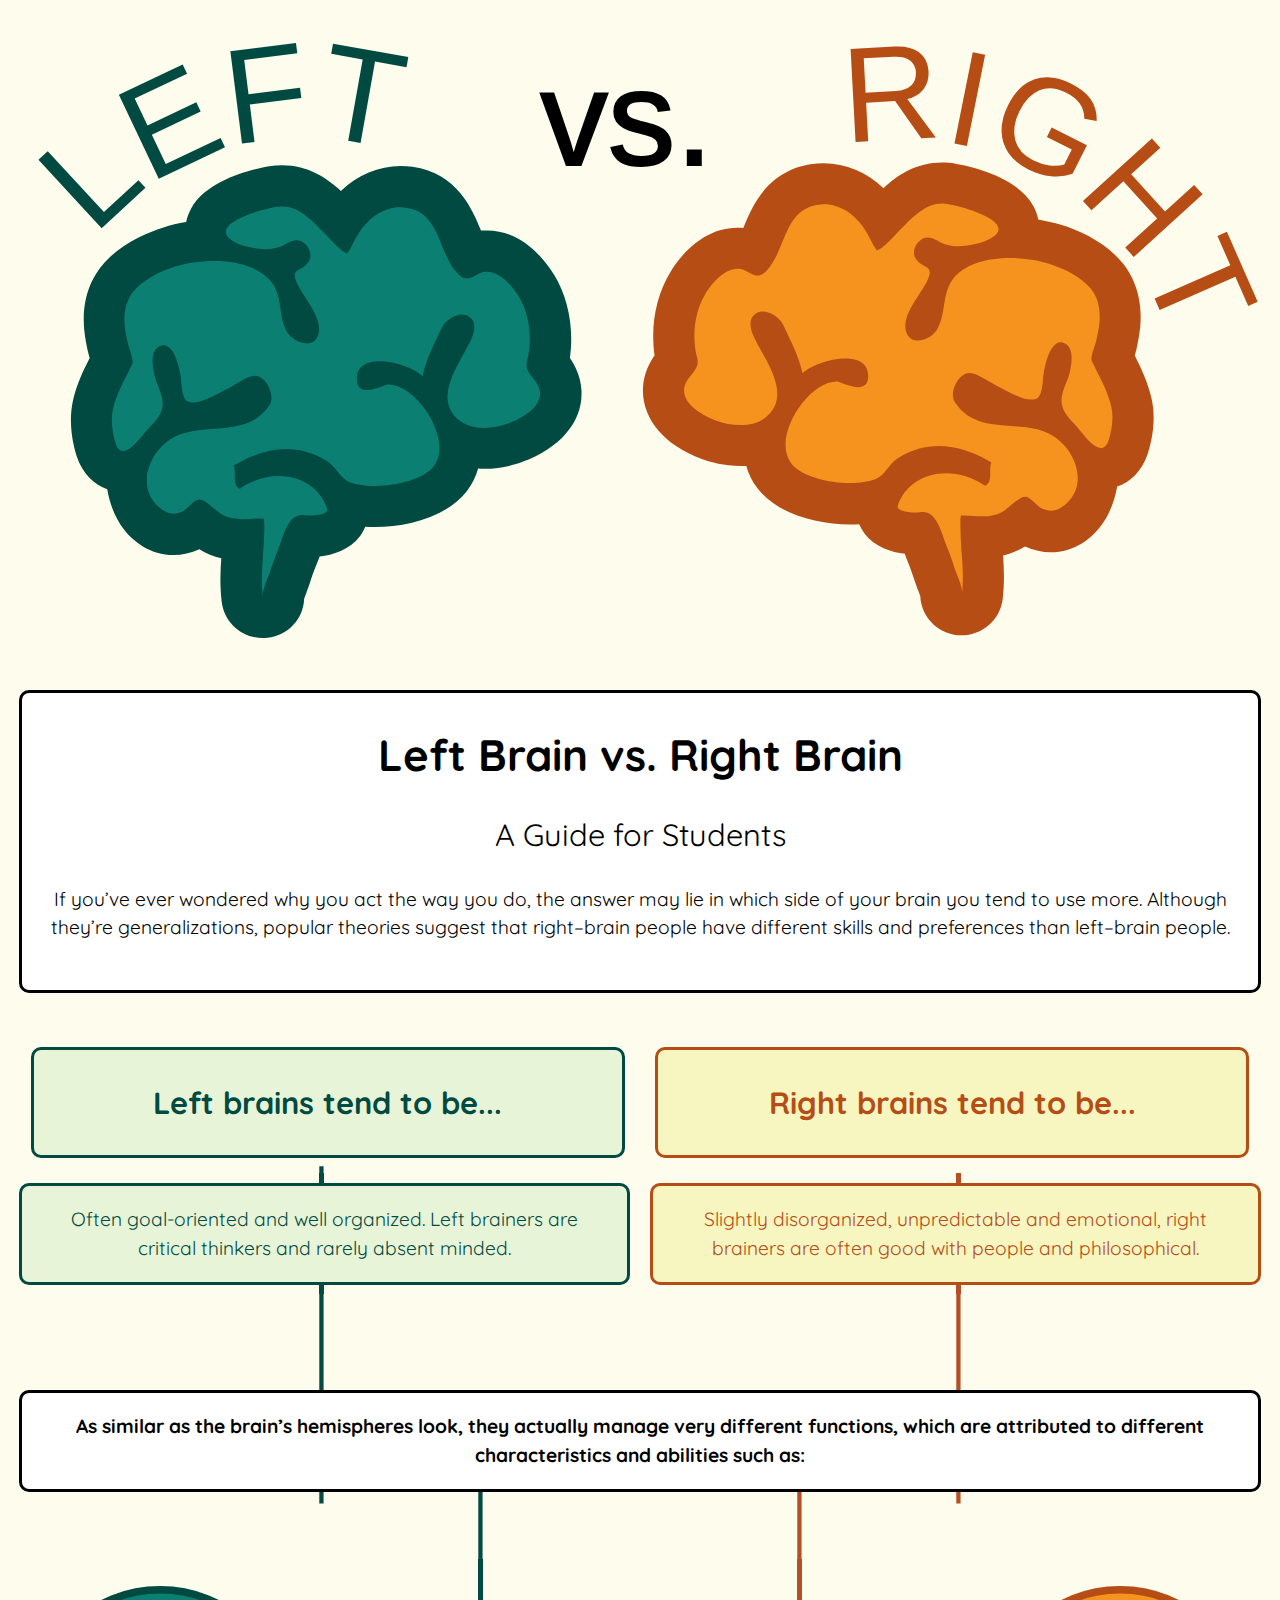
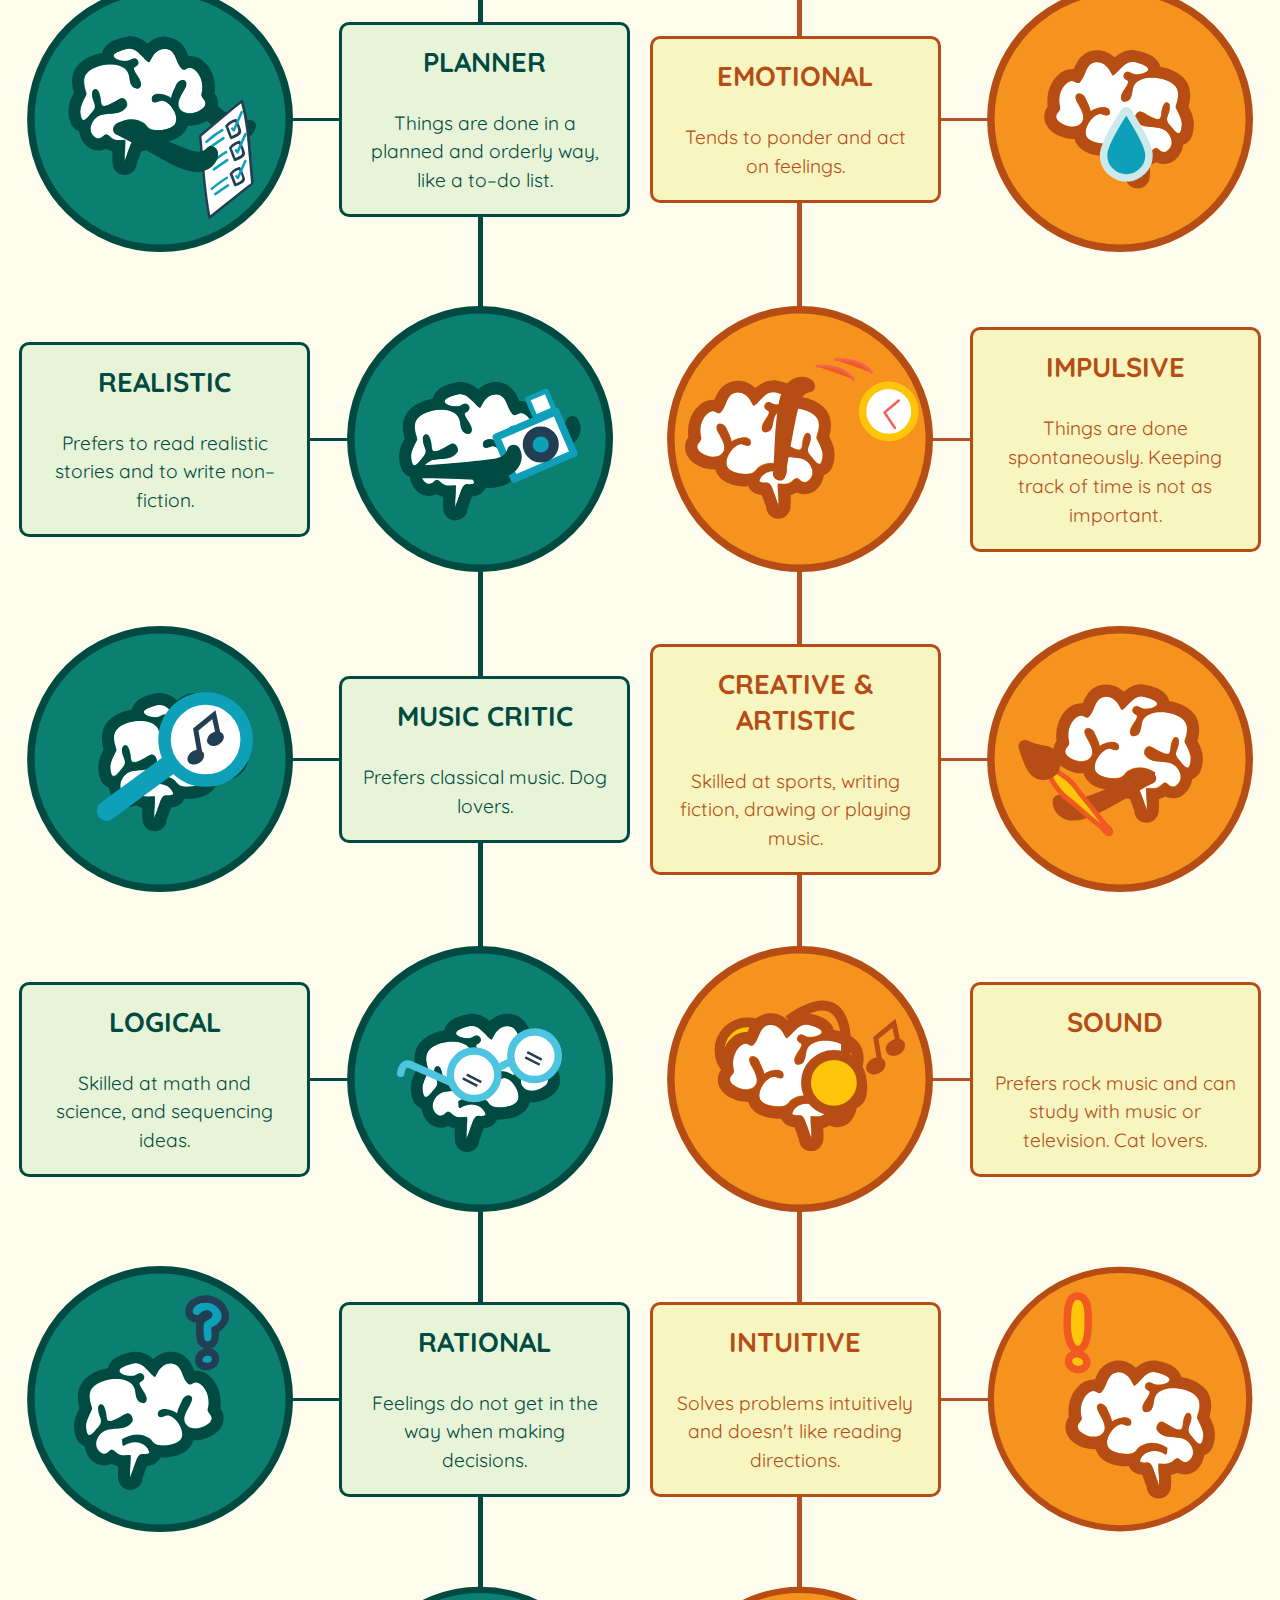
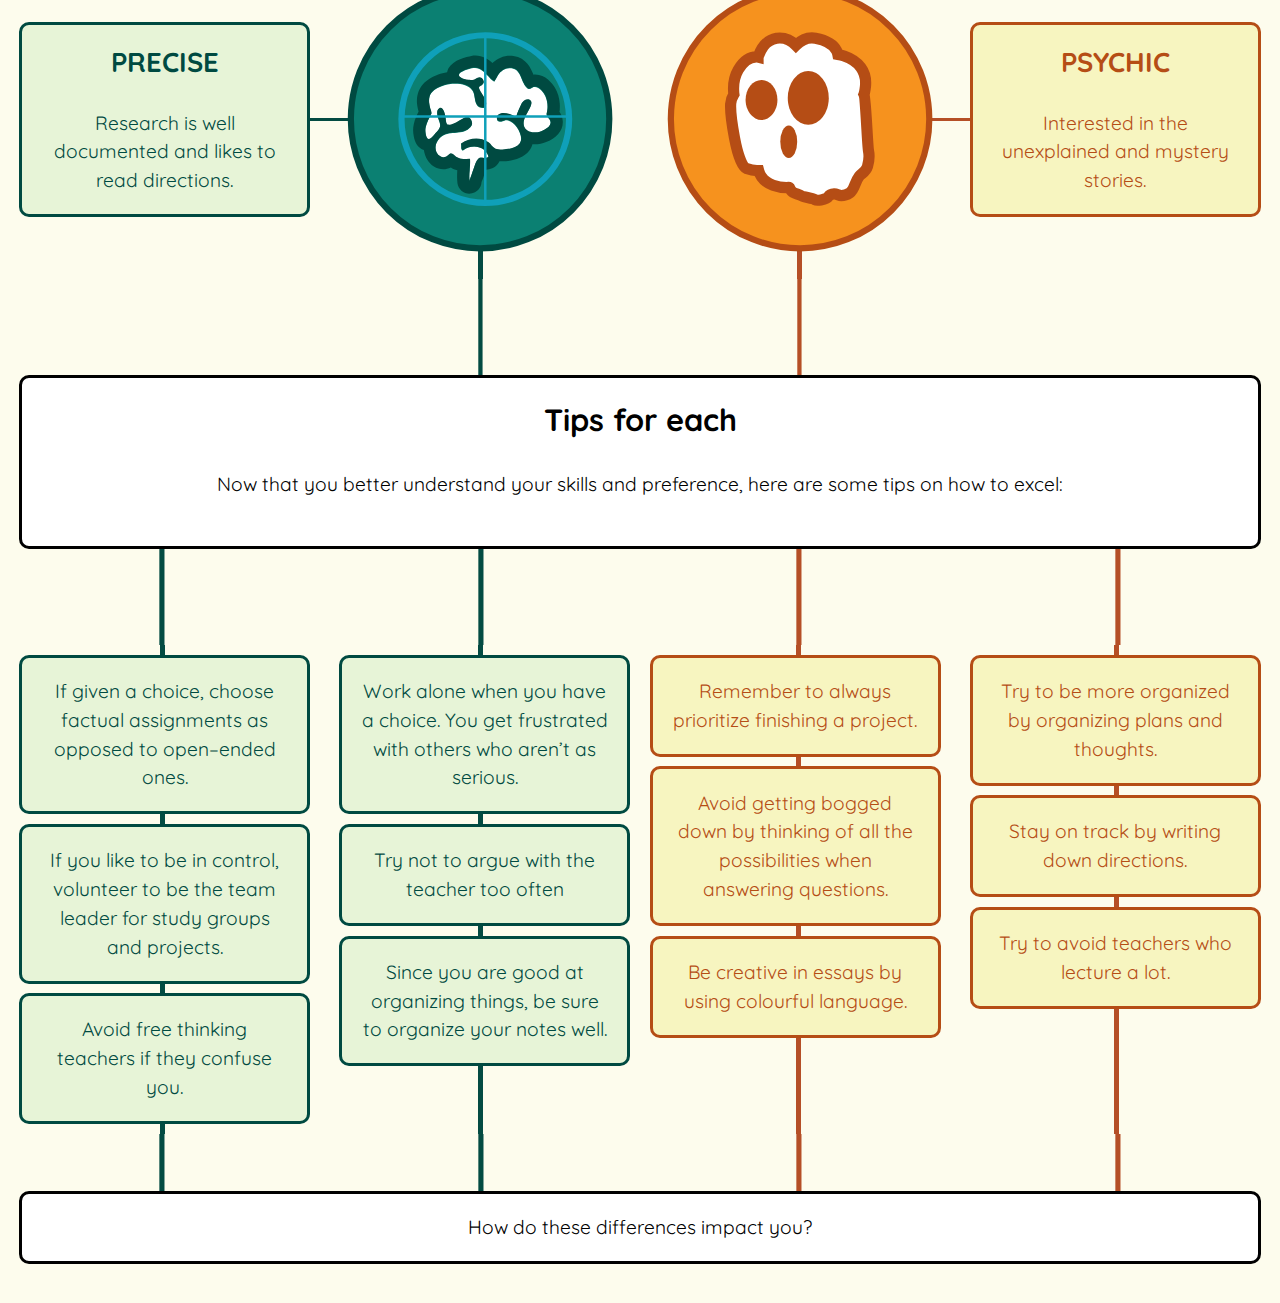
==== commit 51c1cc30: "Fixed MarkBot issues." ====
--- a/index.html
+++ b/index.html
@@ -6,7 +6,7 @@
   <meta name="handheldfriendly" content="true">
   <meta name="mobileoptimized" content="240">
   <meta name="viewport" content="width=device-width, initial-scale=1">
-  <link href="https://fonts.googleapis.com/css?family=Fredoka+One|Quicksand:400,700" rel="stylesheet" type="text/css">
+  <link href="https://fonts.googleapis.com/css?family=Fredoka+One|Quicksand:400,700" rel="stylesheet">
   <link href="css/modules.css" rel="stylesheet">
   <link href="css/grid.css" rel="stylesheet">
   <link href="css/type.css" rel="stylesheet">
@@ -14,421 +14,420 @@
 </head>
 <body>
 
-<header>
-  <svg xmlns="http://www.w3.org/2000/svg" id="header-brains" xmlns:xlink="http://www.w3.org/1999/xlink" width="619.5" height="315.2" viewBox="0 0 619.5 315.2">
-    <path id="SVGID_x5F_1_x5F_" d="M307.2 202.5c0-74.5 59.2-135 132.2-135s132.2 60.4 132.2 135" class="header-brains0"/>
-    <text>
-      <textPath xlink:href="#SVGID_x5F_1_x5F_" startOffset="42.68%"> <tspan class="header-brains1 header-brains5 header-brains6">RIGHT</tspan> </textPath>
-    </text>
-    <path id="lb-outline" d="M316.8 172c-2.4 3.4-5.2 8.6-5.6 15.5-.8 14.8 9.8 27.8 28.5 34.7 4.2 1.5 10.8 3.4 18.6 3.4 1 0 2 0 2.9-.1 1.1 3.9 2.9 7.6 5.4 10.8 9.8 12.9 29.5 17.5 44.6 17.5 1.6 0 3.1 0 4.6-.1.7 1.5 1.5 3 2.5 4.4 5.2 6.9 13.3 9.2 19.6 9.9.5 1.5 1 2.9 1.6 4.2 1.1 2.7 2.1 5.6 3.3 9.2.4 1.3 1 2.8 1.6 4.4.3.7.7 1.9 1 2.7.4 9.6 7.8 17.8 17.7 18.9.8.1 1.5.1 2.3.1 10 0 18.7-7.5 19.9-17.6.9-7.5.6-14.5.2-21 3.8-.9 7.4-2.4 10.6-4.4 4.1 1.9 8.3 2.8 12.5 2.8 5.4 0 10.7-1.6 15.4-4.5 8.8-5.6 14.5-15.1 16.7-27.3 6.1-2.2 12-7.2 14.9-16.3 1.4-4.2 4.3-15.3 1.7-26.5-1.8-7.9-5.1-14.7-8.1-20.7.4-1.2.6-2.2.8-2.9.6-2.9 1.4-6.5 1.8-10.5 1.5-15.3-3.7-25.4-8.4-31.2-8.3-10.2-20.8-15.8-29.9-18.6-3.4-1.1-7.1-1.9-11-2.6-.5-2.2-1.2-4.3-2.3-6.4-7.8-14.5-30.9-19.4-37.8-20.6-2.1-.4-4.2-.5-6.3-.5-12.9 0-21.9 6.3-28.5 12.4-8.1-7.8-18.3-12.1-28.9-12.1-1.9 0-3.8.1-5.7.4-21.9 3.2-29.1 20.9-33 30.4-.1.2-.2.3-.2.5-1-.1-1.9-.1-2.9-.1-17.4 0-28.5 14.9-32.4 21.4-6.2 10.1-9.1 22.7-8.2 35.7.1 1.6.2 3.1.5 4.7z" class="header-brains1"/>
-    <path id="lb-fill" d="M346.7 203.6c-6-2.2-16-7.4-15.6-15 .4-6.5 8.1-9 6.3-15.4-.7-2.4-1-4.9-1.2-7.3-.6-8.2 1-16.9 5.3-23.9 3-4.8 9-11.9 15.4-11.9 1.4 0 2.8.3 4.2 1.1 2.2 1.2 3.8 2.2 5.5 2.2 1.4 0 2.7-.7 4.4-2.4 9.5-10 8.2-29.4 24.9-31.9 1-.1 1.9-.2 2.9-.2 8.2 0 15.1 5.2 19.6 11.9 2.3 3.4 3.7 7.2 6 10.5 4-1.7 8.3-7.1 11.4-10.2 5.9-5.9 11.8-12.6 20.5-12.6 1 0 1.9.1 3 .3 4.8.8 26.8 6.5 23.7 13.4-.3.7-.9 1.5-1.9 2.2-3.6 2.9-9.4 4-13.8 4.6-1.1.1-2.2.2-3.3.2-2.1 0-4.2-.3-6.2-.9-3-.9-5.8-3.4-8.8-3.4-1.1 0-2.2.3-3.4 1.2-2.6 1.9-4.3 5.9-2.5 8.9 3.3 5.4 9.4 2.8 5.8 10.6-3.2 7-12.3 16.3-10.5 24.4.8 3.5 3.1 4.8 5.7 4.8 3.5 0 7.6-2.3 9.3-5.1 4.5-7.3 2.5-16.9 7.3-23.9 5.6-8.1 17.1-10.9 28.2-10.9 6.9 0 13.7 1.1 18.8 2.7 7.2 2.3 15.5 6.2 20.3 12.2 3.9 4.8 4.6 10.9 4.1 16.8-.3 2.7-.9 5.5-1.5 8.2-.4 2-3.1 8.2-2.2 9.9 3.5 7.2 7.7 14.3 9.5 22.2 1.1 4.9.3 11.3-1.3 16.1-.9 2.8-2.2 3.9-3.7 3.9-4 0-9.2-7.4-11.7-10.3-2.8-3.2-6.5-6.5-7.3-10.9-.9-5.3 2.6-10.3 3.8-15.3.9-3.9 2.4-12-2.3-14.2-.7-.3-1.4-.5-2-.5-5.3 0-7.5 10.9-8.2 14.6-.6 2.8-.3 11.9-3.9 12.8-.7.2-1.4.3-2.2.3-4.1 0-8.6-2.6-11.9-4.2-3.7-1.8-7.3-3.8-10.8-5.9-2.8-1.7-5.1-2.8-7.2-2.8-5.6 0-9.8 9.8-7.2 13.9 10.5 16.6 31.3 8.2 45.8 15.5 13.2 6.6 20.4 26.5 5.6 35.9-1.6 1-3.1 1.4-4.7 1.4-1.5 0-3.1-.4-4.6-1.2-2.3-1.2-5.3-5.3-7.7-5.6h-.2c-2.9 0-7.9 5.3-10.4 6.9-3.3 2.1-6.7 2.6-10.1 2.6-3.1 0-6.2-.4-9.4-.4h-1.1c-.9 0 .1 16 .2 17.7.6 6.7.9 13.4.2 20.1.4-3.3-2.5-9-3.6-12.3-1.1-3.6-2.4-7.2-3.8-10.6-2-4.8-3.3-11.3-7.3-15-1.4-1.3-2.8-1.6-4.2-1.6-1 0-2.1.2-3.4.3h-.4c-2 0-9.2-.6-8.4-3.2 3-9.9 12.5-15.9 23.5-15.9 6.1 0 12.7 1.9 18.8 6.1 3.9-1.5 1.6-7.8 3-11.2-8.2-5-16.7-8-25.4-8-6.5 0-13.1 1.7-19.7 5.8-4.6 2.9-6.4 8.6-11.4 10.4-3 1.1-7.2 1.7-11.8 1.7-10.8 0-23.7-3.2-28.6-9.6-9.5-12.4 8-39.5 22.1-39.5h.5c2.5 1 6.6 2.7 9.8 2.7 2.8 0 4.9-1.3 4.9-5.4 0-6.3-4.9-8.5-11-8.5-7.8 0-17.4 3.7-20.8 7.2-1.7-8.3-5.7-15.6-9.2-23.2-1.5-3.3-6-6.7-10.1-6.7-1.7 0-3.3.6-4.6 2.2-3.5 4.3 1 11.3 3.1 15.3 5.6 10.2 14.8 24.6 2.6 34-3.2 2.5-7.4 3.4-11.6 3.4-4.4 0-8.5-.8-11.9-2.1z" class="header-brains2"/>
-    <path id="rb-outline" d="M275.8 173.3c.2-1.5.4-3.1.5-4.7.9-12.9-2-25.6-8.2-35.7-4-6.4-15-21.4-32.4-21.4-1 0-2 .1-2.9.1-.1-.2-.1-.3-.2-.5-3.9-9.5-11.1-27.2-33-30.4-1.9-.3-3.8-.4-5.7-.4-10.6 0-20.8 4.3-28.9 12.1-6.6-6-15.6-12.4-28.5-12.4-2.1 0-4.2.2-6.3.5-6.9 1.2-30 6.1-37.8 20.6-1.1 2-1.9 4.2-2.3 6.4-3.9.6-7.6 1.5-11 2.6-9 2.9-21.6 8.4-29.9 18.6-4.7 5.8-9.9 15.8-8.4 31.2.4 4 1.2 7.6 1.8 10.5.2.8.5 1.8.8 2.9-3 6-6.3 12.7-8.1 20.7-2.5 11.2.4 22.2 1.7 26.5 2.9 9.1 8.8 14.1 14.9 16.3 2.1 12.3 7.9 21.8 16.7 27.3 4.7 3 10 4.5 15.4 4.5 4.2 0 8.4-.9 12.5-2.8 3.3 2.1 6.8 3.5 10.6 4.4-.5 6.5-.7 13.5.2 21 1.2 10.1 9.8 17.6 19.9 17.6.8 0 1.5 0 2.3-.1 10-1.1 17.4-9.3 17.7-18.9l1-2.7c.6-1.6 1.2-3.2 1.6-4.4 1.1-3.6 2.2-6.5 3.3-9.2.5-1.3 1-2.7 1.6-4.2 6.3-.7 14.4-3 19.6-9.9 1-1.4 1.9-2.9 2.5-4.4 1.5.1 3 .1 4.6.1 15.1 0 34.7-4.6 44.6-17.5 2.5-3.2 4.3-6.9 5.4-10.8 1 .1 1.9.1 2.9.1 7.8 0 14.4-1.8 18.6-3.4 18.7-6.9 29.4-19.9 28.5-34.7-.4-6.9-3.2-12-5.6-15.5z" class="header-brains3"/>
-    <path id="SVGID_x5F_2_x5F_" d="M16.1 198.9c0-73 59.2-132.2 132.2-132.2s132.2 59.2 132.2 132.2" class="header-brains0"/>
-    <text>
-      <textPath xlink:href="#SVGID_x5F_2_x5F_" startOffset="21.88%"> <tspan class="header-brains3 header-brains5 header-brains6">LEFT</tspan> </textPath>
-    </text>
-    <path id="rb-fill" d="M245.8 205c-3.4 1.3-7.5 2.1-11.6 2.1-4.2 0-8.4-.9-11.6-3.4-12.2-9.4-3-23.7 2.6-34 2.1-3.9 6.6-11 3.1-15.3-1.3-1.5-2.9-2.2-4.6-2.2-4 0-8.6 3.4-10 6.7-3.5 7.6-7.5 14.9-9.2 23.2-3.4-3.5-13-7.2-20.8-7.2-6 0-11 2.2-11 8.5 0 4.1 2.1 5.4 4.9 5.4 3.2 0 7.2-1.7 9.8-2.7h.5c14.1 0 31.6 27.1 22.1 39.5-4.9 6.4-17.8 9.6-28.6 9.6-4.6 0-8.8-.6-11.8-1.7-5-1.9-6.8-7.6-11.4-10.4-6.6-4-13.2-5.8-19.7-5.8-8.7 0-17.2 3.1-25.4 8 1.4 3.3-.9 9.6 3 11.2 6.1-4.2 12.7-6.1 18.8-6.1 10.9 0 20.4 6.1 23.5 15.9.8 2.6-6.4 3.2-8.4 3.2h-.4c-1.2-.1-2.4-.3-3.4-.3-1.5 0-2.8.3-4.3 1.6-4 3.7-5.3 10.2-7.3 15-1.4 3.5-2.6 7.1-3.8 10.6-1 3.2-3.9 8.9-3.6 12.3-.8-6.7-.4-13.4.1-20.1.2-1.7 1.2-17.7.2-17.7h-1.1c-3.2 0-6.3.4-9.4.4-3.4 0-6.8-.5-10.1-2.6-2.5-1.6-7.5-6.9-10.4-6.9h-.2c-2.5.2-5.4 4.4-7.7 5.6-1.6.8-3.1 1.2-4.6 1.2-1.6 0-3.1-.5-4.7-1.4-14.8-9.4-7.7-29.3 5.5-35.9 14.5-7.3 35.3 1.1 45.8-15.5 2.6-4.1-1.6-13.9-7.2-13.9-2.1 0-4.4 1-7.2 2.8-3.5 2.2-7.1 4.1-10.8 5.9-3.3 1.6-7.9 4.2-11.9 4.2-.7 0-1.5-.1-2.2-.3-3.6-1-3.4-10-3.9-12.8-.7-3.7-2.9-14.6-8.2-14.6-.6 0-1.3.2-2 .5-4.8 2.2-3.3 10.3-2.4 14.2 1.2 5 4.7 10 3.8 15.3-.7 4.4-4.4 7.7-7.3 10.9-2.5 2.8-7.7 10.3-11.7 10.3-1.5 0-2.8-1.1-3.7-3.9-1.5-4.7-2.4-11.1-1.3-16.1 1.8-7.9 6-15 9.5-22.2.8-1.7-1.8-8-2.2-9.9-.6-2.7-1.2-5.4-1.5-8.2-.6-5.9.2-12 4.1-16.8 4.8-5.9 13.1-9.9 20.3-12.2 5.1-1.6 11.9-2.7 18.8-2.7 11.1 0 22.6 2.9 28.3 10.9 4.9 7 2.8 16.6 7.3 23.9 1.7 2.7 5.7 5.1 9.3 5.1 2.6 0 4.9-1.3 5.7-4.8 1.8-8.1-7.3-17.3-10.5-24.4-3.5-7.8 2.6-5.2 5.8-10.6 1.8-2.9.1-7-2.5-8.9-1.2-.9-2.3-1.2-3.4-1.2-3 0-5.8 2.5-8.8 3.4-2 .6-4.1.9-6.2.9-1.1 0-2.2-.1-3.3-.2-4.4-.6-10.3-1.7-13.8-4.6-1-.8-1.6-1.5-1.9-2.2-3.1-6.9 18.8-12.6 23.7-13.4 1-.2 2-.3 3-.3 8.7 0 14.6 6.7 20.4 12.6 3.1 3.1 7.4 8.5 11.4 10.2 2.2-3.3 3.7-7.2 6-10.5 4.5-6.7 11.4-11.9 19.6-11.9.9 0 1.9.1 2.9.2 16.7 2.4 15.4 21.9 24.9 31.9 1.7 1.8 3 2.4 4.4 2.4 1.7 0 3.3-1 5.5-2.2 1.4-.8 2.8-1.1 4.2-1.1 6.4 0 12.4 7 15.4 11.9 4.3 7 5.9 15.8 5.3 23.9-.2 2.5-.6 5-1.2 7.3-1.8 6.4 5.9 8.9 6.3 15.4.4 7.6-9.5 12.8-15.6 15z" class="header-brains4"/>
-    <text transform="translate(261.437 80.078)" class="header-brains5 header-brains6">
-      vs.
-    </text>
-  </svg>
-  <div class="info-box">
-    <h1 class="yotta text-center pad-t-1-2">Left Brain vs. Right Brain</h1>
+  <header>
+    <svg xmlns="http://www.w3.org/2000/svg" id="header-brains" xmlns:xlink="http://www.w3.org/1999/xlink" width="619.5" height="315.2" viewBox="0 0 619.5 315.2">
+      <path id="svgid-x5f-1-x5f-" d="m307.2 202.5c0-74.5 59.2-135 132.2-135s132.2 60.4 132.2 135" class="header-brains0"/>
+      <text>
+        <textPath xlink:href="#svgid-x5f-1-x5f-" startOffset="42.68%">
+          <tspan class="header-brains1 header-brains5 header-brains6">RIGHT</tspan>
+        </textPath>
+      </text>
+      <path id="lb-outline" d="m316.8 172c-2.4 3.4-5.2 8.6-5.6 15.5-.8 14.8 9.8 27.8 28.5 34.7 4.2 1.5 10.8 3.4 18.6 3.4 1 0 2 0 2.9-.1 1.1 3.9 2.9 7.6 5.4 10.8 9.8 12.9 29.5 17.5 44.6 17.5 1.6 0 3.1 0 4.6-.1.7 1.5 1.5 3 2.5 4.4 5.2 6.9 13.3 9.2 19.6 9.9.5 1.5 1 2.9 1.6 4.2 1.1 2.7 2.1 5.6 3.3 9.2.4 1.3 1 2.8 1.6 4.4.3.7.7 1.9 1 2.7.4 9.6 7.8 17.8 17.7 18.9.8.1 1.5.1 2.3.1 10 0 18.7-7.5 19.9-17.6.9-7.5.6-14.5.2-21 3.8-.9 7.4-2.4 10.6-4.4 4.1 1.9 8.3 2.8 12.5 2.8 5.4 0 10.7-1.6 15.4-4.5 8.8-5.6 14.5-15.1 16.7-27.3 6.1-2.2 12-7.2 14.9-16.3 1.4-4.2 4.3-15.3 1.7-26.5-1.8-7.9-5.1-14.7-8.1-20.7.4-1.2.6-2.2.8-2.9.6-2.9 1.4-6.5 1.8-10.5 1.5-15.3-3.7-25.4-8.4-31.2-8.3-10.2-20.8-15.8-29.9-18.6-3.4-1.1-7.1-1.9-11-2.6-.5-2.2-1.2-4.3-2.3-6.4-7.8-14.5-30.9-19.4-37.8-20.6-2.1-.4-4.2-.5-6.3-.5-12.9 0-21.9 6.3-28.5 12.4-8.1-7.8-18.3-12.1-28.9-12.1-1.9 0-3.8.1-5.7.4-21.9 3.2-29.1 20.9-33 30.4-.1.2-.2.3-.2.5-1-.1-1.9-.1-2.9-.1-17.4 0-28.5 14.9-32.4 21.4-6.2 10.1-9.1 22.7-8.2 35.7.1 1.6.2 3.1.5 4.7z" class="header-brains1"/>
+      <path id="lb-fill" d="m346.7 203.6c-6-2.2-16-7.4-15.6-15 .4-6.5 8.1-9 6.3-15.4-.7-2.4-1-4.9-1.2-7.3-.6-8.2 1-16.9 5.3-23.9 3-4.8 9-11.9 15.4-11.9 1.4 0 2.8.3 4.2 1.1 2.2 1.2 3.8 2.2 5.5 2.2 1.4 0 2.7-.7 4.4-2.4 9.5-10 8.2-29.4 24.9-31.9 1-.1 1.9-.2 2.9-.2 8.2 0 15.1 5.2 19.6 11.9 2.3 3.4 3.7 7.2 6 10.5 4-1.7 8.3-7.1 11.4-10.2 5.9-5.9 11.8-12.6 20.5-12.6 1 0 1.9.1 3 .3 4.8.8 26.8 6.5 23.7 13.4-.3.7-.9 1.5-1.9 2.2-3.6 2.9-9.4 4-13.8 4.6-1.1.1-2.2.2-3.3.2-2.1 0-4.2-.3-6.2-.9-3-.9-5.8-3.4-8.8-3.4-1.1 0-2.2.3-3.4 1.2-2.6 1.9-4.3 5.9-2.5 8.9 3.3 5.4 9.4 2.8 5.8 10.6-3.2 7-12.3 16.3-10.5 24.4.8 3.5 3.1 4.8 5.7 4.8 3.5 0 7.6-2.3 9.3-5.1 4.5-7.3 2.5-16.9 7.3-23.9 5.6-8.1 17.1-10.9 28.2-10.9 6.9 0 13.7 1.1 18.8 2.7 7.2 2.3 15.5 6.2 20.3 12.2 3.9 4.8 4.6 10.9 4.1 16.8-.3 2.7-.9 5.5-1.5 8.2-.4 2-3.1 8.2-2.2 9.9 3.5 7.2 7.7 14.3 9.5 22.2 1.1 4.9.3 11.3-1.3 16.1-.9 2.8-2.2 3.9-3.7 3.9-4 0-9.2-7.4-11.7-10.3-2.8-3.2-6.5-6.5-7.3-10.9-.9-5.3 2.6-10.3 3.8-15.3.9-3.9 2.4-12-2.3-14.2-.7-.3-1.4-.5-2-.5-5.3 0-7.5 10.9-8.2 14.6-.6 2.8-.3 11.9-3.9 12.8-.7.2-1.4.3-2.2.3-4.1 0-8.6-2.6-11.9-4.2-3.7-1.8-7.3-3.8-10.8-5.9-2.8-1.7-5.1-2.8-7.2-2.8-5.6 0-9.8 9.8-7.2 13.9 10.5 16.6 31.3 8.2 45.8 15.5 13.2 6.6 20.4 26.5 5.6 35.9-1.6 1-3.1 1.4-4.7 1.4-1.5 0-3.1-.4-4.6-1.2-2.3-1.2-5.3-5.3-7.7-5.6h-.2c-2.9 0-7.9 5.3-10.4 6.9-3.3 2.1-6.7 2.6-10.1 2.6-3.1 0-6.2-.4-9.4-.4h-1.1c-.9 0 .1 16 .2 17.7.6 6.7.9 13.4.2 20.1.4-3.3-2.5-9-3.6-12.3-1.1-3.6-2.4-7.2-3.8-10.6-2-4.8-3.3-11.3-7.3-15-1.4-1.3-2.8-1.6-4.2-1.6-1 0-2.1.2-3.4.3h-.4c-2 0-9.2-.6-8.4-3.2 3-9.9 12.5-15.9 23.5-15.9 6.1 0 12.7 1.9 18.8 6.1 3.9-1.5 1.6-7.8 3-11.2-8.2-5-16.7-8-25.4-8-6.5 0-13.1 1.7-19.7 5.8-4.6 2.9-6.4 8.6-11.4 10.4-3 1.1-7.2 1.7-11.8 1.7-10.8 0-23.7-3.2-28.6-9.6-9.5-12.4 8-39.5 22.1-39.5h.5c2.5 1 6.6 2.7 9.8 2.7 2.8 0 4.9-1.3 4.9-5.4 0-6.3-4.9-8.5-11-8.5-7.8 0-17.4 3.7-20.8 7.2-1.7-8.3-5.7-15.6-9.2-23.2-1.5-3.3-6-6.7-10.1-6.7-1.7 0-3.3.6-4.6 2.2-3.5 4.3 1 11.3 3.1 15.3 5.6 10.2 14.8 24.6 2.6 34-3.2 2.5-7.4 3.4-11.6 3.4-4.4 0-8.5-.8-11.9-2.1z" class="header-brains2"/>
+      <path id="rb-outline" d="m275.8 173.3c.2-1.5.4-3.1.5-4.7.9-12.9-2-25.6-8.2-35.7-4-6.4-15-21.4-32.4-21.4-1 0-2 .1-2.9.1-.1-.2-.1-.3-.2-.5-3.9-9.5-11.1-27.2-33-30.4-1.9-.3-3.8-.4-5.7-.4-10.6 0-20.8 4.3-28.9 12.1-6.6-6-15.6-12.4-28.5-12.4-2.1 0-4.2.2-6.3.5-6.9 1.2-30 6.1-37.8 20.6-1.1 2-1.9 4.2-2.3 6.4-3.9.6-7.6 1.5-11 2.6-9 2.9-21.6 8.4-29.9 18.6-4.7 5.8-9.9 15.8-8.4 31.2.4 4 1.2 7.6 1.8 10.5.2.8.5 1.8.8 2.9-3 6-6.3 12.7-8.1 20.7-2.5 11.2.4 22.2 1.7 26.5 2.9 9.1 8.8 14.1 14.9 16.3 2.1 12.3 7.9 21.8 16.7 27.3 4.7 3 10 4.5 15.4 4.5 4.2 0 8.4-.9 12.5-2.8 3.3 2.1 6.8 3.5 10.6 4.4-.5 6.5-.7 13.5.2 21 1.2 10.1 9.8 17.6 19.9 17.6.8 0 1.5 0 2.3-.1 10-1.1 17.4-9.3 17.7-18.9l1-2.7c.6-1.6 1.2-3.2 1.6-4.4 1.1-3.6 2.2-6.5 3.3-9.2.5-1.3 1-2.7 1.6-4.2 6.3-.7 14.4-3 19.6-9.9 1-1.4 1.9-2.9 2.5-4.4 1.5.1 3 .1 4.6.1 15.1 0 34.7-4.6 44.6-17.5 2.5-3.2 4.3-6.9 5.4-10.8 1 .1 1.9.1 2.9.1 7.8 0 14.4-1.8 18.6-3.4 18.7-6.9 29.4-19.9 28.5-34.7-.4-6.9-3.2-12-5.6-15.5z" class="header-brains3"/>
+      <path id="svgid-x5f-2-x5f-" d="m16.1 198.9c0-73 59.2-132.2 132.2-132.2s132.2 59.2 132.2 132.2" class="header-brains0"/>
+      <text>
+        <textPath xlink:href="#svgid-x5f-2-x5f-" startOffset="21.88%">
+          <tspan class="header-brains3 header-brains5 header-brains6">LEFT</tspan>
+        </textPath>
+      </text>
+      <path id="rb-fill" d="m245.8 205c-3.4 1.3-7.5 2.1-11.6 2.1-4.2 0-8.4-.9-11.6-3.4-12.2-9.4-3-23.7 2.6-34 2.1-3.9 6.6-11 3.1-15.3-1.3-1.5-2.9-2.2-4.6-2.2-4 0-8.6 3.4-10 6.7-3.5 7.6-7.5 14.9-9.2 23.2-3.4-3.5-13-7.2-20.8-7.2-6 0-11 2.2-11 8.5 0 4.1 2.1 5.4 4.9 5.4 3.2 0 7.2-1.7 9.8-2.7h.5c14.1 0 31.6 27.1 22.1 39.5-4.9 6.4-17.8 9.6-28.6 9.6-4.6 0-8.8-.6-11.8-1.7-5-1.9-6.8-7.6-11.4-10.4-6.6-4-13.2-5.8-19.7-5.8-8.7 0-17.2 3.1-25.4 8 1.4 3.3-.9 9.6 3 11.2 6.1-4.2 12.7-6.1 18.8-6.1 10.9 0 20.4 6.1 23.5 15.9.8 2.6-6.4 3.2-8.4 3.2h-.4c-1.2-.1-2.4-.3-3.4-.3-1.5 0-2.8.3-4.3 1.6-4 3.7-5.3 10.2-7.3 15-1.4 3.5-2.6 7.1-3.8 10.6-1 3.2-3.9 8.9-3.6 12.3-.8-6.7-.4-13.4.1-20.1.2-1.7 1.2-17.7.2-17.7h-1.1c-3.2 0-6.3.4-9.4.4-3.4 0-6.8-.5-10.1-2.6-2.5-1.6-7.5-6.9-10.4-6.9h-.2c-2.5.2-5.4 4.4-7.7 5.6-1.6.8-3.1 1.2-4.6 1.2-1.6 0-3.1-.5-4.7-1.4-14.8-9.4-7.7-29.3 5.5-35.9 14.5-7.3 35.3 1.1 45.8-15.5 2.6-4.1-1.6-13.9-7.2-13.9-2.1 0-4.4 1-7.2 2.8-3.5 2.2-7.1 4.1-10.8 5.9-3.3 1.6-7.9 4.2-11.9 4.2-.7 0-1.5-.1-2.2-.3-3.6-1-3.4-10-3.9-12.8-.7-3.7-2.9-14.6-8.2-14.6-.6 0-1.3.2-2 .5-4.8 2.2-3.3 10.3-2.4 14.2 1.2 5 4.7 10 3.8 15.3-.7 4.4-4.4 7.7-7.3 10.9-2.5 2.8-7.7 10.3-11.7 10.3-1.5 0-2.8-1.1-3.7-3.9-1.5-4.7-2.4-11.1-1.3-16.1 1.8-7.9 6-15 9.5-22.2.8-1.7-1.8-8-2.2-9.9-.6-2.7-1.2-5.4-1.5-8.2-.6-5.9.2-12 4.1-16.8 4.8-5.9 13.1-9.9 20.3-12.2 5.1-1.6 11.9-2.7 18.8-2.7 11.1 0 22.6 2.9 28.3 10.9 4.9 7 2.8 16.6 7.3 23.9 1.7 2.7 5.7 5.1 9.3 5.1 2.6 0 4.9-1.3 5.7-4.8 1.8-8.1-7.3-17.3-10.5-24.4-3.5-7.8 2.6-5.2 5.8-10.6 1.8-2.9.1-7-2.5-8.9-1.2-.9-2.3-1.2-3.4-1.2-3 0-5.8 2.5-8.8 3.4-2 .6-4.1.9-6.2.9-1.1 0-2.2-.1-3.3-.2-4.4-.6-10.3-1.7-13.8-4.6-1-.8-1.6-1.5-1.9-2.2-3.1-6.9 18.8-12.6 23.7-13.4 1-.2 2-.3 3-.3 8.7 0 14.6 6.7 20.4 12.6 3.1 3.1 7.4 8.5 11.4 10.2 2.2-3.3 3.7-7.2 6-10.5 4.5-6.7 11.4-11.9 19.6-11.9.9 0 1.9.1 2.9.2 16.7 2.4 15.4 21.9 24.9 31.9 1.7 1.8 3 2.4 4.4 2.4 1.7 0 3.3-1 5.5-2.2 1.4-.8 2.8-1.1 4.2-1.1 6.4 0 12.4 7 15.4 11.9 4.3 7 5.9 15.8 5.3 23.9-.2 2.5-.6 5-1.2 7.3-1.8 6.4 5.9 8.9 6.3 15.4.4 7.6-9.5 12.8-15.6 15z" class="header-brains4"/>
+      <text transform="translate(261.437 80.078)" class="header-brains5 header-brains6">
+        vs.
+      </text>
+    </svg>
+    <div class="info-box">
+      <h1 class="yotta text-center pad-t-1-2">Left Brain vs. Right Brain</h1>
       <h2 class="normal">A Guide for Students</h2>
       <p>If you’ve ever wondered why you act the way you do, the answer may lie in which side of your brain you tend to use more. Although they’re generalizations, popular theories suggest that right–brain people have different skills and preferences than left–brain people.</p>
-  </div>
-</header>
-
-<main>
-  <div class="grid xs-vertical-top s-vertical-top m-vertical-top l-vertical-top xl-vertical-top">
-    <div class="unit xs-1-2 s-1-2 m-1-2 l-1-2 xl-1-2">
-      <h2 class="lb-box bold">Left brains tend to be...</h2>
-    </div>
-    <div class="unit xs-1-2 s-1-2 m-1-2 l-1-2 xl-1-2">
-      <h2 class="rb-box bold">Right brains tend to be...</h2>
-    </div>
-  </div>
-
-  <div class="grid xs-vertical s-vertical m-vertical l-vertical xl-vertical">
-    <div class="unit xs-1-2 s-1-2 m-1-2 l-1-2 xl-1-2">
-      <p class="lb-box">Often goal-oriented and well organized. Left brainers are critical thinkers and rarely absent minded.</p>
-    </div>
-    <div class="unit xs-1-2 s-1-2 m-1-2 l-1-2 xl-1-2">
-      <p class="rb-box">Slightly disorganized, unpredictable and emotional, right brainers are often good with people and philosophical.</p>
-    </div>
-  </div>
-
-  <div class="pad-t-2 pad-b xs-vertical s-vertical m-vertical l-vertical-4 xl-vertical-4">
-    <p class="info-box bold">As similar as the brain’s hemispheres look, they actually manage very different functions, which are attributed to different characteristics and abilities such as:</p>
-  </div>
-
-  <div class="grid xs-vertical s-vertical m-vertical l-vertical-2 xl-vertical-2">
-    <div class="unit xs-1-2 s-1-2 m-1-2 l-1-2 xl-1-2">
-      <div class="grid grid-middle l-horizontal-blue xl-horizontal-blue">
-        <div class="unit xs-1 s-1 m-1 l-1-2 xl-1-2">
-          <svg xmlns="http://www.w3.org/2000/svg" id="planner" width="257.3" height="257.3" viewBox="0 0 257.3 257.3">
-            <circle id="background" cx="128.7" cy="128.7" r="103.9" class="planner0"/>
-            <g id="planner-brain">
-              <path d="M138.4 98.7c11.4 12.8 22.3 27 35.3 38.2 5.3 4.6 11.6 9.2 18.9 8.8 6.1-.3 11.5-4.3 13.1-10.3 1.2-4.3-3.6-7.7-7.3-5.6-5 2.8-10.4-1-14.2-4.1-4.5-3.6-8.9-7.4-13.2-11.1-8.9-7.6-17.6-15.4-26.2-23.3-4.7-4.4-11.8 2.7-7.1 7.1 11 10.1 22.1 20 33.6 29.6 9 7.6 19.8 17.3 32.1 10.5-2.4-1.9-4.9-3.8-7.3-5.6-3.1 11.3-22.6-10-25.3-13.1-8.5-9.3-16.8-18.8-25.2-28.1-4.4-4.9-11.5 2.2-7.2 7z" class="planner1"/>
-              <g id="XMLID_26_">
-                <path d="M140.5 133c4.6-6-3.9-19.2-10.8-19.2h-.2c-1.2.5-3.2 1.3-4.8 1.3-1.3 0-2.4-.6-2.4-2.6 0-3 2.4-4.1 5.3-4.1 3.8 0 8.5 1.8 10.1 3.5.8-4 2.8-7.6 4.5-11.3.7-1.6 2.9-3.3 4.9-3.3.8 0 1.6.3 2.2 1.1 1.7 2.1-.5 5.5-1.5 7.4-2.7 5-7.2 12-1.3 16.5 1.6 1.2 3.6 1.7 5.7 1.7 2 0 4-.4 5.6-1 2.9-1.1 7.8-3.6 7.6-7.3-.2-3.2-3.9-4.3-3.1-7.5.3-1.2.5-2.4.6-3.6.3-4-.5-8.2-2.6-11.6-1.4-2.3-4.4-5.8-7.5-5.8-.7 0-1.4.2-2.1.6-1.1.6-1.8 1.1-2.6 1.1-.7 0-1.3-.3-2.1-1.2-4.6-4.9-4-14.3-12.1-15.5-.5-.1-.9-.1-1.4-.1-4 0-7.3 2.5-9.5 5.8-1.1 1.6-1.8 3.5-2.9 5.1-1.9-.8-4-3.4-5.6-5-2.9-2.9-5.7-6.1-9.9-6.1-.5 0-.9 0-1.4.1-2.4.4-13 3.2-11.5 6.5.2.4.5.7.9 1.1 1.7 1.4 4.6 2 6.7 2.2.5.1 1.1.1 1.6.1 1 0 2-.1 3-.4 1.4-.5 2.8-1.7 4.3-1.7.5 0 1.1.2 1.7.6 1.2.9 2.1 2.9 1.2 4.3-1.6 2.6-4.6 1.4-2.8 5.2 1.5 3.4 6 7.9 5.1 11.9-.4 1.7-1.5 2.3-2.8 2.3-1.7 0-3.7-1.1-4.5-2.5-2.1-3.6-1.1-8.2-3.5-11.6-2.7-3.9-8.3-5.3-13.7-5.3-3.4 0-6.7.5-9.2 1.3-3.5 1.1-7.5 3-9.9 5.9-1.9 2.3-2.3 5.3-2 8.2.1 1.3.4 2.6.7 4 .2 1 1.5 4 1.1 4.9-1.7 3.5-3.7 7-4.6 10.8-.6 2.4-.1 5.5.6 7.8.4 1.4 1.1 1.9 1.8 1.9 1.9 0 4.5-3.6 5.7-5 1.4-1.6 3.2-3.2 3.5-5.3.4-2.6-1.3-5-1.8-7.5-.5-1.9-1.2-5.8 1.2-6.9.3-.1.7-.2 1-.2 2.6 0 3.6 5.3 4 7.1.3 1.4.2 5.8 1.9 6.2.4.1.7.2 1.1.2 2 0 4.2-1.3 5.8-2.1 1.8-.9 3.6-1.8 5.2-2.9 1.4-.9 2.5-1.4 3.5-1.4 2.8 0 4.8 4.8 3.5 6.8-5.1 8.1-15.2 4-22.3 7.5-6.4 3.2-9.9 12.9-2.7 17.5.8.5 1.5.7 2.3.7s1.5-.2 2.3-.6c1.1-.6 2.6-2.6 3.8-2.7h.1c1.4 0 3.9 2.6 5.1 3.4 1.6 1 3.2 1.3 4.9 1.3 1.5 0 3-.2 4.6-.2h.6c.5 0 0 7.8-.1 8.6-.3 3.2-.4 6.3-.1 9.5 0-1.7 1.3-4.2 1.7-5.7.6-1.7 1.2-3.5 1.8-5.2 1-2.3 1.6-5.5 3.6-7.3.7-.6 1.4-.8 2.1-.8.5 0 1 .1 1.7.1h.2c1 0 4.5-.3 4.1-1.6-1.5-4.8-6.1-7.8-11.4-7.8-3 0-6.2.9-9.2 2.9-1.9-.7-.8-3.8-1.5-5.4 4-2.4 8.1-3.9 12.4-3.9 3.2 0 6.4.9 9.6 2.8 2.3 1.4 3.1 4.2 5.6 5.1 1.5.6 3.5.8 5.8.8 4.8.2 11.1-1.4 13.5-4.5z" class="planner2"/>
-                <path d="M129.7 113.8c6.9 0 15.4 13.2 10.8 19.2-2.4 3.1-8.7 4.7-13.9 4.7-2.2 0-4.3-.3-5.8-.8-2.4-.9-3.3-3.7-5.6-5.1-3.2-2-6.4-2.8-9.6-2.8-4.2 0-8.4 1.5-12.4 3.9.7 1.6-.4 4.7 1.5 5.4 3-2 6.2-2.9 9.2-2.9 5.3 0 9.9 2.9 11.4 7.8.4 1.3-3.1 1.6-4.1 1.6h-.2c-.6 0-1.2-.1-1.7-.1-.7 0-1.4.2-2.1.8-2 1.8-2.6 4.9-3.6 7.3-.7 1.7-1.3 3.4-1.8 5.2-.5 1.5-1.7 4-1.7 5.7-.3-3.2-.2-6.3.1-9.5.1-.8.6-8.6.1-8.6h-.6c-1.5 0-3.1.2-4.6.2-1.7 0-3.3-.2-4.9-1.3-1.2-.8-3.7-3.4-5.1-3.4H85c-1.2.1-2.6 2.2-3.8 2.7-.8.4-1.5.6-2.3.6s-1.5-.2-2.3-.7c-7.2-4.6-3.7-14.2 2.7-17.5 7.1-3.5 17.2.6 22.3-7.5 1.3-2-.8-6.8-3.5-6.8-1 0-2.1.5-3.5 1.4-1.7 1-3.4 2-5.2 2.9-1.6.8-3.8 2.1-5.8 2.1-.4 0-.7 0-1.1-.2-1.7-.5-1.6-4.9-1.9-6.2-.4-1.8-1.4-7.1-4-7.1-.3 0-.6.1-1 .2-2.3 1.1-1.6 5-1.2 6.9.6 2.4 2.3 4.9 1.8 7.5-.4 2.1-2.2 3.7-3.5 5.3-1.2 1.4-3.8 5-5.7 5-.7 0-1.4-.5-1.8-1.9-.7-2.3-1.2-5.4-.6-7.8.9-3.8 2.9-7.3 4.6-10.8.4-.9-.9-3.9-1.1-4.9-.3-1.3-.6-2.6-.7-4-.3-2.9.1-5.9 2-8.2 2.3-2.9 6.4-4.8 9.9-5.9 2.5-.8 5.8-1.3 9.2-1.3 5.4 0 11 1.4 13.7 5.3 2.4 3.4 1.4 8.1 3.6 11.6.8 1.3 2.8 2.5 4.5 2.5 1.3 0 2.4-.6 2.8-2.3.9-4-3.6-8.4-5.1-11.9-1.7-3.8 1.2-2.5 2.8-5.2.9-1.4 0-3.4-1.2-4.3-.6-.4-1.1-.6-1.7-.6-1.5 0-2.9 1.2-4.3 1.7-1 .3-2 .4-3 .4-.6 0-1.1 0-1.6-.1-2.2-.3-5-.9-6.7-2.2-.5-.4-.8-.7-.9-1.1-1.5-3.4 9.2-6.1 11.5-6.5.5-.1 1-.1 1.4-.1 4.2 0 7.1 3.2 9.9 6.1 1.5 1.5 3.6 4.2 5.6 5 1.1-1.6 1.8-3.5 2.9-5.1 2.2-3.3 5.5-5.8 9.5-5.8.5 0 .9 0 1.4.1 8.1 1.2 7.5 10.6 12.1 15.5.8.9 1.5 1.2 2.1 1.2.8 0 1.6-.5 2.6-1.1.7-.4 1.4-.6 2.1-.6 3.1 0 6 3.4 7.5 5.8 2.1 3.4 2.9 7.7 2.6 11.6-.1 1.2-.3 2.4-.6 3.6-.9 3.1 2.9 4.3 3.1 7.5.2 3.7-4.6 6.2-7.6 7.3-1.6.6-3.7 1-5.6 1-2.1 0-4.1-.5-5.7-1.7-5.9-4.6-1.4-11.5 1.3-16.5 1-1.9 3.2-5.3 1.5-7.4-.6-.8-1.4-1.1-2.2-1.1-2 0-4.2 1.7-4.9 3.3-1.7 3.7-3.6 7.2-4.5 11.3-1.7-1.7-6.3-3.5-10.1-3.5-2.9 0-5.3 1.1-5.3 4.1 0 2 1 2.6 2.4 2.6 1.6 0 3.5-.8 4.8-1.3h.5zm2.9-51.5c-5.2 0-10.1 2.1-14.1 5.9-3.2-2.9-7.6-6-13.8-6-1 0-2 .1-3.1.3-3.4.6-14.6 3-18.4 10-.5 1-.9 2-1.1 3.1-1.9.3-3.7.7-5.4 1.2-4.4 1.4-10.5 4.1-14.5 9.1-2.3 2.8-4.8 7.7-4.1 15.2.2 1.9.6 3.7.9 5.1.1.4.2.9.4 1.4-1.5 2.9-3.1 6.2-3.9 10.1-1.2 5.5.2 10.8.9 12.9 1.4 4.4 4.3 6.8 7.2 7.9 1.1 6 3.8 10.6 8.1 13.3 2.3 1.4 4.9 2.2 7.5 2.2 2.1 0 4.1-.5 6.1-1.4 1.6 1 3.3 1.7 5.2 2.2-.2 3.2-.3 6.6.1 10.2.6 4.9 4.8 8.6 9.7 8.6h1.1c4.8-.6 8.4-4.5 8.6-9.2.1-.4.3-.9.5-1.3.3-.8.6-1.5.8-2.1.6-1.8 1-3.2 1.6-4.5.3-.6.5-1.3.8-2 3.1-.3 7-1.4 9.5-4.8.5-.7.9-1.4 1.2-2.1.7 0 1.5.1 2.2.1 7.3 0 16.9-2.2 21.7-8.5 1.2-1.6 2.1-3.3 2.6-5.2h1.4c3.8 0 7-.9 9.1-1.6 9.1-3.4 14.3-9.7 13.9-16.9-.2-3.4-1.6-5.9-2.7-7.5.1-.8.2-1.5.2-2.3.4-6.3-1-12.5-4-17.4-1.9-3.1-7.3-10.4-15.8-10.4-.5 0-.9 0-1.4.1 0-.1-.1-.2-.1-.3-1.9-4.6-5.4-13.2-16-14.8-1-.5-2-.6-2.9-.6z" class="planner1"/>
-              </g>
-              <path d="M161 142.4c2.2 24.4 3 41.4 7.3 65.5 11.6-9.1 23.1-18.3 34.6-27.5 0 0-1.3-13.4-2.1-24.1-.4-6-.8-12-1.6-18-1-8.1-2.6-16.2-4.8-24-11.4 9-33.4 28.1-33.4 28.1z" class="planner2"/>
-              <path d="M160 142.4c2 22 3.5 44 7.4 65.8.1.8 1.1.9 1.7.4l20.4-16.2c3.3-2.7 6.7-5.3 10-8 1.5-1.2 4.4-2.5 4.5-4.6.1-1.8-.4-3.8-.5-5.6-.3-3.3-.6-6.6-.9-10-.6-7.7-1-15.5-1.9-23.2-1-9.2-2.7-18.2-5.2-27.1-.2-.8-1.1-.9-1.7-.4-11.4 9.1-22.5 18.6-33.5 28.1-1 .8.4 2.3 1.4 1.4 11-9.5 22.1-19.1 33.5-28.1-.6-.1-1.1-.3-1.7-.4 4.2 15.3 5.5 30.8 6.7 46.6.5 5.8 1 11.6 1.5 17.3 0 .4.3 1.3.2 1.7-.2.4-2.1 1.5-2.7 2-3.2 2.6-6.4 5.1-9.6 7.7-7.3 5.8-14.6 11.6-22 17.4.6.1 1.1.3 1.7.4-3.9-21.6-5.4-43.4-7.3-65.2-.1-1.3-2.1-1.3-2 0z" class="planner4"/>
-              <path d="M166.7 147.8c3.9-3.5 8.1-6.6 12.6-9.3 1.2-.7.1-2.5-1.1-1.8-4.6 2.8-9 6-13 9.6-1 .9.5 2.4 1.5 1.5zm2.8 4.6c3.6-2.5 7.2-4.9 10.8-7.4 1.1-.8.1-2.6-1.1-1.8-3.6 2.5-7.2 4.9-10.8 7.4-1.1.7-.1 2.6 1.1 1.8zm.2 13c3.9-3.5 8.1-6.6 12.6-9.3 1.2-.7.1-2.5-1.1-1.8-4.6 2.8-9 6-13 9.6-1 .9.5 2.4 1.5 1.5z" class="planner5"/>
-              <path d="M181.2 134.6c1.2 3.2 2.5 6.4 3.7 9.6.3.7.9.9 1.5.6 2.2-1 7.4-2.7 7.6-5.7.1-1.6-.8-3.4-1.3-4.9-.6-1.7-1.4-3.4-2.2-5.1-.2-.4-.8-.6-1.2-.5-2.8.7-5.1 2-7.1 4.1-.9 1 .6 2.5 1.5 1.5 1.7-1.8 3.7-3 6.1-3.6-.4-.2-.8-.3-1.2-.5 1.1 2.2 2.7 5.1 3 7.6.2 1.9-1 2.5-2.5 3.3-1.2.7-2.5 1.3-3.8 1.9l1.5.6c-1.2-3.2-2.5-6.4-3.7-9.6-.4-1.1-2.4-.6-1.9.7z" class="planner4"/>
-              <path d="M186 137.1c.4.5.9 1 1.3 1.4.4.5 1.4.4 1.6-.2 2.1-4.9 4.3-9.7 6.4-14.6.5-1.2-1.3-2.3-1.8-1.1-2.1 4.9-4.3 9.7-6.4 14.6.5-.1 1.1-.1 1.6-.2-.4-.5-.9-1-1.3-1.4-.8-1-2.3.5-1.4 1.5zM172.5 170c3.6-2.5 7.2-4.9 10.8-7.4 1.1-.8.1-2.6-1.1-1.8-3.6 2.5-7.2 4.9-10.8 7.4-1.1.7-.1 2.6 1.1 1.8z" class="planner5"/>
-              <path d="M184.2 152.2c1.2 3.2 2.5 6.4 3.7 9.6.3.7.9.9 1.5.6 2.2-1 7.4-2.7 7.6-5.7.1-1.6-.8-3.4-1.3-4.9-.6-1.7-1.4-3.4-2.2-5.1-.2-.4-.8-.6-1.2-.5-2.8.7-5.1 2-7.1 4.1-.9 1 .6 2.5 1.5 1.5 1.7-1.8 3.7-3 6.1-3.6-.4-.2-.8-.3-1.2-.5 1.1 2.2 2.7 5.1 3 7.6.2 1.9-1 2.5-2.5 3.3-1.2.7-2.5 1.3-3.8 1.9l1.5.6c-1.2-3.2-2.5-6.4-3.7-9.6-.4-1.1-2.4-.6-1.9.7z" class="planner4"/>
-              <path d="M189 154.7c.4.5.9 1 1.3 1.4.4.5 1.4.4 1.6-.2 2.1-4.9 4.3-9.7 6.4-14.6.5-1.2-1.3-2.3-1.8-1.1-2.1 4.9-4.3 9.7-6.4 14.6.5-.1 1.1-.1 1.6-.2-.4-.5-.9-1-1.3-1.4-.8-1-2.3.5-1.4 1.5zm-18 30.8c3.7-3.3 7.7-6.2 12-8.8 1.1-.7.1-2.4-1-1.7-4.4 2.7-8.5 5.7-12.4 9.1-1 .9.4 2.3 1.4 1.4zm2.6 4.4c3.4-2.3 6.9-4.7 10.3-7 1.1-.7.1-2.4-1-1.7-3.4 2.3-6.9 4.7-10.3 7-1.1.7-.1 2.4 1 1.7z" class="planner5"/>
-              <path d="M184.7 173c1.2 3 2.3 6.1 3.5 9.1.2.6.8.9 1.5.6 2.1-1 6.9-2.5 7.2-5.2.2-1.4-.6-3-1.1-4.3-.6-1.8-1.4-3.6-2.3-5.4-.2-.4-.7-.6-1.1-.5-2.6.6-4.9 1.9-6.7 3.9-.9.9.5 2.3 1.4 1.4 1.6-1.7 3.5-2.8 5.8-3.4-.4-.2-.8-.3-1.1-.5.6 1.3 1.2 2.7 1.8 4 .4 1 1.2 2.5 1.2 3.5 0 2.4-4.2 3.7-6.1 4.6l1.5.6c-1.2-3-2.3-6.1-3.5-9.1-.5-1-2.4-.5-2 .7z" class="planner4"/>
-              <path d="M189.3 175.4c.4.5.8.9 1.2 1.4.4.4 1.3.4 1.6-.2 2-4.6 4.1-9.2 6.1-13.9.5-1.2-1.2-2.2-1.7-1-2 4.6-4.1 9.2-6.1 13.9.5-.1 1-.1 1.6-.2-.4-.5-.8-.9-1.2-1.4-.9-1-2.3.4-1.5 1.4z" class="planner5"/>
-              <path d="M95 141.8c14.6 3.6 27.7 10.7 41.4 16.7 11.4 5 27.4 12.3 37.5.9-3-1.2-6-2.5-9-3.7.7 10.2-17 2.4-21 .5-6.8-3.2-13.2-7.1-19.8-10.7-8.4-4.5-16.7-8.9-25.2-13.4-6-3.1-11.3 5.9-5.3 9.1 11 5.8 22.1 11.6 33 17.6 9.3 5.2 19.6 11.6 30.5 12.4 9.1.7 18.8-5.6 18.2-15.6-.3-4.2-5.7-7.3-9-3.7-4.5 5-11.3 2.7-16.7.7-5.9-2.1-11.5-4.8-17.2-7.4-11.3-5.3-22.6-10.6-34.8-13.6-6.4-1.5-9.2 8.6-2.6 10.2z" class="planner1"/>
-            </g>
-          </svg>
-        </div>
-        <div class="unit xs-1 s-1 m-1 l-1-2 xl-1-2">
-          <div class="lb-box">
-            <h3 class="text-upper">Planner</h3>
-            <p class="push-0">Things are done in a planned and orderly way, like a to–do list.</p>
-          </div>
-        </div>
-      </div>
-    </div>
-    <div class="unit xs-1-2 s-1-2 m-1-2 l-1-2 xl-1-2">
-      <div class="grid grid-middle l-horizontal-orange xl-horizontal-orange">
-        <div class="unit xs-1 s-1 m-1 l-1-2 xl-1-2 unit-push-l-1-2 unit-push-xl-1-2">
-          <svg xmlns="http://www.w3.org/2000/svg" id="emotional" width="257.3" height="257.3" viewBox="0 0 257.3 257.3">
-            <circle id="emotional-background" cx="128.7" cy="128.7" r="103.9" class="emotional0"/>
-            <g id="emotional-brain">
-              <g id="XMLID_25_">
-                <path d="M144.6 122.6c-2.7 0-4.8 4.8-3.5 6.8 5.1 8.1 15.2 4 22.3 7.5 6.4 3.2 9.9 12.9 2.7 17.5-.8.5-1.5.7-2.3.7-.7 0-1.5-.2-2.3-.6-1.1-.6-2.6-2.6-3.7-2.7h-.1c-1.4 0-3.8 2.6-5.1 3.4-1.6 1-3.2 1.2-4.9 1.2-1.5 0-3-.2-4.6-.2h-.6c-.5 0 0 7.8.1 8.6.3 3.2.4 6.3.1 9.5 0-1.6-1.3-4.2-1.8-5.7-.6-1.7-1.1-3.5-1.8-5.2-1-2.4-1.6-5.5-3.6-7.3-.7-.6-1.3-.8-2.1-.8-.5 0-1 .1-1.6.1h-.2c-1 0-4.5-.3-4.1-1.6 1.5-4.8 6.1-7.8 11.4-7.8 3 0 6.2.9 9.1 3 1.9-.8.8-3.8 1.5-5.4-4-2.4-8.1-3.9-12.4-3.9-3.2 0-6.4.9-9.6 2.8-2.3 1.4-3.1 4.2-5.6 5.1-1.5.6-3.5.8-5.7.8-5.3 0-11.5-1.6-13.9-4.7-4.6-6 3.9-19.2 10.7-19.2h.3c1.2.5 3.2 1.3 4.7 1.3 1.4 0 2.4-.6 2.4-2.6 0-3-2.4-4.1-5.3-4.1-3.8 0-8.5 1.8-10.1 3.5-.8-4-2.8-7.6-4.5-11.3-.7-1.6-2.9-3.2-4.9-3.2-.8 0-1.6.3-2.2 1-1.7 2.1.5 5.5 1.5 7.4 2.7 5 7.2 11.9 1.2 16.5-1.5 1.2-3.6 1.7-5.6 1.7-2 0-4-.4-5.7-1-2.9-1.1-7.8-3.6-7.6-7.3.2-3.2 3.9-4.4 3.1-7.5-.3-1.2-.5-2.4-.6-3.6-.3-4 .5-8.2 2.6-11.6C84 101.4 86.9 98 90 98c.7 0 1.4.2 2.1.5 1.1.6 1.9 1.1 2.7 1.1.6 0 1.3-.3 2.1-1.2 4.6-4.8 4-14.3 12.1-15.5.5-.1.9-.1 1.4-.1 4 0 7.3 2.6 9.5 5.8 1.1 1.6 1.8 3.5 2.9 5.1 1.9-.8 4-3.4 5.5-5 2.9-2.9 5.7-6.1 10-6.1.5 0 .9 0 1.4.1 2.3.4 13 3.1 11.5 6.5-.2.3-.5.7-.9 1.1-1.7 1.4-4.6 2-6.7 2.2-.6.1-1.1.1-1.6.1-1 0-2-.1-3-.5-1.4-.5-2.8-1.7-4.3-1.7-.6 0-1.1.2-1.7.6-1.3.9-2.1 2.9-1.2 4.3 1.6 2.6 4.6 1.4 2.9 5.2-1.6 3.4-6 7.9-5.1 11.8.4 1.7 1.5 2.3 2.8 2.3 1.7 0 3.7-1.1 4.5-2.5 2.2-3.5 1.2-8.2 3.6-11.6 2.7-3.9 8.3-5.3 13.8-5.3 3.4 0 6.6.5 9.1 1.3 3.5 1.1 7.6 3 9.9 5.9 1.9 2.3 2.3 5.3 2 8.2-.1 1.3-.4 2.7-.7 4-.2 1-1.5 4-1.1 4.8 1.7 3.5 3.8 7 4.6 10.8.5 2.4.1 5.5-.6 7.8-.4 1.4-1.1 1.9-1.8 1.9-1.9 0-4.5-3.6-5.7-5-1.4-1.5-3.2-3.2-3.5-5.3-.4-2.6 1.3-5 1.8-7.4.4-1.9 1.2-5.8-1.2-6.9-.3-.2-.7-.2-1-.2-2.6 0-3.6 5.3-4 7.1-.3 1.4-.2 5.8-1.9 6.3-.3.1-.7.1-1.1.1-2 0-4.2-1.3-5.8-2-1.8-.9-3.5-1.8-5.2-2.9-1.3-.6-2.5-1.1-3.5-1.1z" class="emotional1"/>
-                <path d="M141.1 129.4c-1.3-2 .8-6.8 3.5-6.8 1 0 2.2.5 3.5 1.3 1.7 1.1 3.4 2 5.2 2.9 1.6.8 3.8 2 5.8 2 .3 0 .7 0 1.1-.1 1.7-.5 1.6-4.9 1.9-6.3.3-1.8 1.4-7.1 4-7.1.3 0 .6.1 1 .2 2.3 1.1 1.6 5 1.2 6.9-.6 2.4-2.3 4.8-1.8 7.4.4 2.1 2.2 3.7 3.5 5.3 1.2 1.4 3.7 5 5.7 5 .7 0 1.4-.5 1.8-1.9.7-2.3 1.1-5.4.6-7.8-.9-3.8-2.9-7.3-4.6-10.8-.4-.8.9-3.9 1.1-4.8.3-1.3.6-2.6.7-4 .3-2.9-.1-5.8-2-8.2-2.3-2.9-6.4-4.8-9.9-5.9-2.5-.8-5.8-1.3-9.1-1.3-5.4 0-11 1.4-13.8 5.3-2.4 3.4-1.4 8.1-3.6 11.6-.8 1.3-2.8 2.5-4.5 2.5-1.3 0-2.4-.6-2.8-2.3-.9-3.9 3.6-8.4 5.1-11.8 1.7-3.8-1.3-2.6-2.9-5.2-.9-1.4 0-3.4 1.2-4.3.6-.4 1.1-.6 1.7-.6 1.4 0 2.8 1.2 4.3 1.7 1 .3 2 .5 3 .5.5 0 1.1 0 1.6-.1 2.2-.3 5-.8 6.7-2.2.5-.4.8-.7.9-1.1 1.5-3.4-9.2-6.1-11.5-6.5-.5-.1-1-.1-1.4-.1-4.2 0-7.1 3.3-10 6.1-1.5 1.5-3.6 4.2-5.5 5-1.1-1.6-1.8-3.5-2.9-5.1-2.2-3.2-5.5-5.8-9.5-5.8-.4 0-.9 0-1.4.1-8.1 1.2-7.5 10.6-12.1 15.5-.8.9-1.5 1.2-2.1 1.2-.8 0-1.6-.5-2.7-1.1-.7-.5-1.4-.7-2.1-.7-3.1 0-6 3.4-7.5 5.8-2.1 3.4-2.9 7.7-2.6 11.6.1 1.2.3 2.4.6 3.6.9 3.1-2.9 4.3-3.1 7.5-.2 3.7 4.6 6.2 7.6 7.3 1.7.6 3.7 1 5.7 1s4.1-.5 5.6-1.7c5.9-4.6 1.4-11.5-1.2-16.5-1-1.9-3.2-5.3-1.5-7.4.6-.7 1.4-1 2.2-1 2 0 4.2 1.7 4.9 3.2 1.7 3.7 3.7 7.3 4.5 11.3 1.6-1.7 6.3-3.5 10.1-3.5 2.9 0 5.3 1.1 5.3 4.1 0 2-1 2.6-2.4 2.6-1.5 0-3.5-.8-4.7-1.3h-.3c-6.9 0-15.4 13.2-10.7 19.2 2.4 3.1 8.6 4.7 13.9 4.7 2.2 0 4.3-.3 5.7-.8 2.5-.9 3.3-3.7 5.6-5.1 3.2-2 6.4-2.8 9.6-2.8 4.2 0 8.4 1.5 12.4 3.9-.7 1.6.4 4.7-1.5 5.4-3-2-6.2-3-9.1-3-5.3 0-9.9 3-11.4 7.8-.4 1.3 3.1 1.6 4.1 1.6h.2c.6 0 1.2-.1 1.6-.1.7 0 1.4.2 2.1.8 2 1.8 2.6 4.9 3.6 7.3.7 1.7 1.3 3.4 1.8 5.2.5 1.5 1.8 4 1.8 5.7.3-3.2.2-6.3-.1-9.5-.1-.8-.6-8.6-.1-8.6h.6c1.6 0 3.1.2 4.6.2 1.7 0 3.3-.2 4.9-1.2 1.2-.8 3.6-3.4 5.1-3.4h.1c1.2.1 2.6 2.1 3.7 2.7.8.4 1.5.6 2.3.6.8 0 1.5-.2 2.3-.7 7.2-4.6 3.7-14.2-2.7-17.5-7.3-3.6-17.4.5-22.5-7.6zm-70.8-13.3c-.4-6.3 1-12.5 4-17.3 1.9-3.1 7.3-10.4 15.8-10.4.5 0 1 0 1.4.1 0-.1.1-.2.1-.2 1.9-4.6 5.4-13.3 16-14.8.9-.1 1.9-.2 2.8-.2 5.2 0 10.1 2.1 14.1 5.9 3.2-2.9 7.6-6 13.9-6 1 0 2 .1 3.1.3 3.4.6 14.6 2.9 18.4 10 .5 1 .9 2 1.2 3.1 1.9.3 3.7.7 5.3 1.2 4.4 1.4 10.5 4.1 14.5 9.1 2.3 2.8 4.8 7.7 4.1 15.2-.2 1.9-.6 3.7-.9 5.1-.1.4-.2.9-.4 1.4 1.5 2.9 3.1 6.2 3.9 10 1.2 5.5-.2 10.8-.8 12.9-1.4 4.4-4.3 6.9-7.3 7.9-1 6-3.8 10.6-8.1 13.3-2.3 1.4-4.9 2.2-7.5 2.2-2 0-4.1-.5-6.1-1.4-1.6 1-3.3 1.7-5.2 2.2.2 3.2.3 6.6-.1 10.2-.6 4.9-4.8 8.6-9.7 8.6-.4 0-.7 0-1.1-.1-4.9-.6-8.5-4.5-8.6-9.2-.1-.4-.4-.9-.5-1.3-.3-.8-.6-1.5-.8-2.1-.6-1.7-1.1-3.2-1.6-4.5-.3-.6-.5-1.3-.8-2-3.1-.3-7-1.4-9.5-4.8-.5-.7-.9-1.4-1.2-2.1-.7 0-1.5.1-2.2.1-7.4 0-16.9-2.2-21.7-8.5-1.2-1.6-2.1-3.4-2.6-5.3h-1.4c-3.8 0-7-.9-9.1-1.7-9.1-3.4-14.3-9.7-13.9-16.9.2-3.4 1.6-5.9 2.7-7.5-.1-.9-.2-1.7-.2-2.5z" class="emotional2"/>
-              </g>
-              <path d="M152 157.7c0 10.1-8.2 18.3-18.3 18.3s-18.3-8.2-18.3-18.3c0-8.4 12.7-28.5 16.9-35 .7-1 2.1-1 2.8 0 4.2 6.6 16.9 26.6 16.9 35z" class="emotional3"/>
-            </g>
-          </svg>
-        </div>
-        <div class="unit xs-1 s-1 m-1 l-1-2 xl-1-2 unit-pull-l-1-2 unit-pull-xl-1-2">
-          <div class="rb-box">
-            <h3 class="text-upper">Emotional</h3>
-            <p class="push-0">Tends to ponder and act on feelings.</p>
-          </div>
-        </div>
-      </div>
-    </div>
-  </div>
-
-  <div class="grid xs-vertical s-vertical m-vertical l-vertical-2 xl-vertical-2">
-    <div class="unit xs-1-2 s-1-2 m-1-2 l-1-2 xl-1-2">
-      <div class="grid grid-middle l-horizontal-blue xl-horizontal-blue">
-        <div class="unit xs-1 s-1 m-1 l-1-2 xl-1-2 unit-push-l-1-2 unit-push-xl-1-2">
-          <svg xmlns="http://www.w3.org/2000/svg" id="realistic" width="257.3" height="257.3" viewBox="0 0 257.3 257.3">
-            <circle id="realistic-background" cx="128.7" cy="128.7" r="103.9" class="realistic0"/>
-            <g id="realistic-brain">
-              <path d="M129.7 137.3c15.7-1 31.4-2.3 47.1-4 12-1.3 27.5-2.5 31.2-16.6-3.2.4-6.4.8-9.6 1.3 6.3 10.4-23.2 9.9-27.2 9.8-13.5-.3-27.1-.9-40.6-1.3-6.8-.2-6.8 10.3 0 10.5l27.9.9c9.2.3 18.4 1 27.6 0 6.8-.7 14.2-2 19.1-7.3 4.6-4.9 5.8-12.1 2.3-17.9-2.3-3.8-8.5-3.2-9.6 1.3-1.4 5.5-7.3 7-12.3 7.8-6.1 1-12.4 1.4-18.6 2.1-12.4 1.2-24.8 2.2-37.3 3-6.7.4-6.8 10.9 0 10.4z" class="realistic1"/>
-              <g id="XMLID_20_">
-                <path d="M112.6 155.9c-3 0-6.2.9-9.1 3-1.9-.8-.8-3.8-1.5-5.4 4-2.4 8.1-3.9 12.4-3.9 3.2 0 6.4.9 9.6 2.8 2.3 1.4 3.1 4.2 5.6 5.1 1.5.6 3.5.8 5.7.8 5.3 0 11.5-1.6 13.9-4.7 4.6-6-3.9-19.2-10.7-19.2h-.3c-1.2.5-3.2 1.3-4.7 1.3-1.4 0-2.4-.6-2.4-2.6 0-3 2.4-4.1 5.3-4.1 3.8 0 8.5 1.8 10.1 3.5.8-4 2.8-7.6 4.5-11.3.7-1.6 2.9-3.2 4.9-3.2.8 0 1.6.3 2.2 1 1.7 2.1-.5 5.5-1.5 7.4-2.7 5-7.2 11.9-1.2 16.5 1.5 1.2 3.6 1.7 5.6 1.7 2 0 4-.4 5.7-1 2.9-1.1 7.8-3.6 7.6-7.3-.2-3.2-3.9-4.4-3.1-7.5.3-1.2.5-2.4.6-3.6.3-4-.5-8.2-2.6-11.6-1.4-2.4-4.4-5.8-7.5-5.8-.7 0-1.4.2-2.1.5-1.1.6-1.9 1.1-2.7 1.1-.6 0-1.3-.3-2.1-1.2-4.6-4.8-4-14.3-12.1-15.5-.5-.1-.9-.1-1.4-.1-4 0-7.3 2.6-9.5 5.8-1.1 1.6-1.8 3.5-2.9 5.1-1.9-.8-4-3.5-5.5-5-2.9-2.9-5.7-6.1-10-6.1-.5 0-.9 0-1.4.1-2.3.4-13 3.1-11.5 6.5.2.3.5.7.9 1.1 1.7 1.4 4.6 2 6.7 2.2.6.1 1.1.1 1.6.1 1 0 2-.1 3-.5 1.4-.5 2.8-1.7 4.3-1.7.6 0 1.1.2 1.7.6 1.3.9 2.1 2.9 1.2 4.3-1.6 2.6-4.6 1.4-2.9 5.2 1.6 3.4 6 7.9 5.1 11.8-.4 1.7-1.5 2.3-2.8 2.3-1.7 0-3.7-1.1-4.5-2.5-2.2-3.5-1.2-8.2-3.6-11.6-2.7-3.9-8.3-5.3-13.8-5.3-3.4 0-6.6.5-9.1 1.3-3.5 1.1-7.6 3-9.9 5.9-1.9 2.3-2.3 5.3-2 8.2.1 1.3.4 2.7.7 4 .2 1 1.5 4 1.1 4.8-1.7 3.5-3.8 7-4.6 10.8-.5 2.4-.1 5.5.6 7.8.4 1.4 1.1 1.9 1.8 1.9 1.9 0 4.5-3.6 5.7-5 1.4-1.5 3.2-3.2 3.5-5.3.4-2.6-1.3-5-1.8-7.4-.4-1.9-1.2-5.8 1.2-6.9.3-.2.7-.2 1-.2 2.6 0 3.6 5.3 4 7.1.3 1.4.2 5.8 1.9 6.3.3.1.7.1 1.1.1 2 0 4.2-1.3 5.8-2 1.8-.9 3.5-1.8 5.2-2.9 1.3-.9 2.5-1.3 3.5-1.3 2.7 0 4.8 4.8 3.5 6.8-5.1 8.1-15.2 4-22.3 7.5-6.4 3.2-9.9 12.9-2.7 17.5.8.5 1.5.7 2.3.7.7 0 1.5-.2 2.3-.6 1.1-.6 2.6-2.6 3.7-2.7h.1c1.4 0 3.8 2.6 5.1 3.4 1.6 1 3.2 1.2 4.9 1.2 1.5 0 3-.2 4.6-.2h.6c.5 0 0 7.8-.1 8.6-.3 3.2-.4 6.3-.1 9.5 0-1.6 1.3-4.2 1.8-5.7.6-1.7 1.2-3.5 1.8-5.2 1-2.4 1.6-5.5 3.6-7.3.7-.6 1.3-.8 2.1-.8.5 0 1 .1 1.6.1h.2c1 0 4.5-.3 4.1-1.6-1.7-4.5-6.3-7.5-11.6-7.5z" class="realistic2"/>
-                <path d="M159.5 108.2c.7-.4 1.4-.5 2.1-.5 3.1 0 6 3.4 7.5 5.8 2.1 3.4 2.9 7.7 2.6 11.6-.1 1.2-.3 2.4-.6 3.6-.9 3.1 2.9 4.3 3.1 7.5.2 3.7-4.6 6.2-7.6 7.3-1.7.6-3.7 1-5.7 1s-4.1-.5-5.6-1.7c-5.9-4.6-1.4-11.5 1.2-16.5 1-1.9 3.2-5.3 1.5-7.4-.6-.7-1.4-1-2.2-1-2 0-4.2 1.7-4.9 3.2-1.7 3.7-3.7 7.3-4.5 11.3-1.6-1.7-6.3-3.5-10.1-3.5-2.9 0-5.3 1.1-5.3 4.1 0 2 1 2.6 2.4 2.6 1.5 0 3.5-.8 4.7-1.3h.3c6.9 0 15.4 13.2 10.7 19.2-2.4 3.1-8.6 4.7-13.9 4.7-2.2 0-4.3-.3-5.7-.8-2.5-.9-3.3-3.7-5.6-5.1-3.2-2-6.4-2.8-9.6-2.8-4.2 0-8.4 1.5-12.4 3.9.7 1.6-.4 4.7 1.5 5.4 3-2 6.2-3 9.1-3 5.3 0 9.9 3 11.4 7.8.4 1.3-3.1 1.6-4.1 1.6h-.2c-.6 0-1.2-.1-1.6-.1-.7 0-1.4.2-2.1.8-2 1.8-2.6 4.9-3.6 7.3-.7 1.7-1.3 3.4-1.8 5.2-.5 1.5-1.8 4-1.8 5.7-.3-3.2-.2-6.3.1-9.5.1-.8.6-8.6.1-8.6h-.6c-1.6 0-3.1.2-4.6.2-1.7 0-3.3-.2-4.9-1.2-1.2-.8-3.6-3.4-5.1-3.4h-.1c-1.2.1-2.6 2.1-3.7 2.7-.8.4-1.5.6-2.3.6-.8 0-1.5-.2-2.3-.7-7.2-4.6-3.7-14.2 2.7-17.5 7.1-3.5 17.2.5 22.3-7.5 1.3-2-.8-6.8-3.5-6.8-1 0-2.2.5-3.5 1.3-1.7 1.1-3.4 2-5.2 2.9-1.6.8-3.8 2-5.8 2-.3 0-.7 0-1.1-.1-1.7-.5-1.6-4.9-1.9-6.3-.3-1.8-1.4-7.1-4-7.1-.3 0-.6.1-1 .2-2.3 1.1-1.6 5-1.2 6.9.6 2.4 2.3 4.8 1.8 7.4-.4 2.1-2.2 3.7-3.5 5.3-1.2 1.4-3.7 5-5.7 5-.7 0-1.4-.5-1.8-1.9-.7-2.3-1.2-5.4-.6-7.8.9-3.8 2.9-7.3 4.6-10.8.4-.8-.9-3.9-1.1-4.8-.3-1.3-.6-2.6-.7-4-.3-2.9.1-5.8 2-8.2 2.3-2.9 6.4-4.8 9.9-5.9 2.5-.8 5.8-1.3 9.1-1.3 5.4 0 11 1.4 13.8 5.3 2.4 3.4 1.4 8.1 3.6 11.6.8 1.3 2.8 2.5 4.5 2.5 1.3 0 2.4-.6 2.8-2.3.9-3.9-3.6-8.4-5.1-11.8-1.7-3.8 1.3-2.6 2.9-5.2.9-1.4 0-3.4-1.2-4.3-.6-.4-1.1-.6-1.7-.6-1.4 0-2.8 1.2-4.3 1.7-1 .3-2 .5-3 .5-.5 0-1.1 0-1.6-.1-2.2-.3-5-.8-6.7-2.2-.5-.4-.8-.7-.9-1.1-1.5-3.4 9.2-6.1 11.5-6.5.5-.1 1-.1 1.4-.1 4.2 0 7.1 3.3 10 6.1 1.5 1.5 3.6 4.2 5.5 5 1.1-1.6 1.8-3.5 2.9-5.1 2.2-3.2 5.5-5.8 9.5-5.8.4 0 .9 0 1.4.1 8.1 1.2 7.5 10.6 12.1 15.5.8.9 1.5 1.2 2.1 1.2 1.1-.3 1.9-.8 2.9-1.4zm17.9.2c-1.9-3.1-7.3-10.4-15.8-10.4-.5 0-1 0-1.4.1 0-.1-.1-.2-.1-.2-1.9-4.6-5.4-13.3-16-14.8-.9-.1-1.9-.2-2.8-.2-5.2 0-10.1 2.1-14.1 5.9-3.2-2.9-7.6-6-13.9-6-1 0-2 .1-3.1.3-3.4.6-14.6 2.9-18.4 10-.5 1-.9 2-1.2 3.1-1.9.3-3.7.7-5.3 1.2-4.4 1.4-10.5 4.1-14.5 9.1-2.3 2.8-4.8 7.7-4.1 15.2.2 1.9.6 3.7.9 5.1.1.4.2.9.4 1.4-1.5 2.9-3.1 6.2-3.9 10-1.2 5.5.2 10.8.8 12.9 1.4 4.4 4.3 6.9 7.3 7.9 1 6 3.8 10.6 8.1 13.3 2.3 1.4 4.9 2.2 7.5 2.2 2 0 4.1-.5 6.1-1.4 1.6 1 3.3 1.7 5.2 2.2-.2 3.2-.3 6.6.1 10.2.6 4.9 4.8 8.6 9.7 8.6.4 0 .7 0 1.1-.1 4.9-.6 8.5-4.5 8.6-9.2.1-.4.4-.9.5-1.3.3-.8.6-1.5.8-2.1.6-1.7 1.1-3.2 1.6-4.5.3-.6.5-1.3.8-2 3.1-.3 7-1.4 9.5-4.8.5-.7.9-1.4 1.2-2.1.7 0 1.5.1 2.2.1 7.4 0 16.9-2.2 21.7-8.5 1.2-1.6 2.1-3.4 2.6-5.3h1.4c3.8 0 7-.9 9.1-1.7 9.1-3.4 14.3-9.7 13.9-16.9-.2-3.4-1.6-5.9-2.7-7.5l.3-2.3c.3-6.4-1.1-12.6-4.1-17.5z" class="realistic1"/>
-              </g>
-              <path d="M141.78 127.15l47.87-20.56 14.45 33.6-47.87 20.56z" class="realistic3"/>
-              <path d="M82.4 160.3c15.7-1 31.4-2.3 47.1-4 12-1.3 27.5-2.5 31.2-16.6-3.2.4-6.4.8-9.6 1.3 6.3 10.4-23.2 9.9-27.2 9.8-13.5-.3-27.1-.9-40.6-1.3-6.8-.2-6.8 10.3 0 10.5l27.9.9c9.2.3 18.4 1 27.6 0 6.8-.7 14.2-2 19.1-7.3 4.6-4.9 5.8-12.1 2.3-17.9-2.3-3.8-8.5-3.2-9.6 1.3-1.4 5.5-7.3 7-12.3 7.8-6.1 1-12.4 1.4-18.6 2.1-12.4 1.2-24.8 2.2-37.3 3-6.7.3-6.8 10.8 0 10.4z" class="realistic1"/>
-              <circle cx="177.5" cy="133.1" r="10.5" class="realistic4"/>
-              <path d="M166.82 96.46l15.1-6.42 6.25 14.73-15.1 6.42z" class="realistic5"/>
-            </g>
-          </svg>
-        </div>
-        <div class="unit xs-1 s-1 m-1 l-1-2 xl-1-2 unit-pull-l-1-2 unit-pull-xl-1-2">
-          <div class="lb-box">
-            <h3 class="text-upper">Realistic</h3>
-            <p class="push-0">Prefers to read realistic stories and to write non–fiction.</p>
-          </div>
-        </div>
-      </div>
-    </div>
-    <div class="unit xs-1-2 s-1-2 m-1-2 l-1-2 xl-1-2">
-      <div class="grid grid-middle l-horizontal-orange xl-horizontal-orange">
-        <div class="unit xs-1 s-1 m-1 l-1-2 xl-1-2">
-          <svg xmlns="http://www.w3.org/2000/svg" id="impulsive" width="257.3" height="257.3" viewBox="0 0 257.3 257.3">
-            <circle id="impulsive-background" cx="128.7" cy="128.7" r="103.9" class="impulsive0"/>
-            <g id="impulsive-brain">
-              <g id="XMLID_17_">
-                <path d="M60.6 106.8c1.1.6 1.8 1.1 2.6 1.1.7 0 1.3-.3 2.1-1.2 4.6-4.9 4-14.3 12.1-15.5.5-.1.9-.1 1.4-.1 4 0 7.3 2.5 9.5 5.8 1.1 1.6 1.8 3.5 2.9 5.1 1.9-.8 4-3.5 5.6-5 2.9-2.9 5.7-6.1 9.9-6.1.5 0 .9 0 1.4.1 2.4.4 13 3.2 11.5 6.5-.2.4-.5.7-.9 1.1-1.7 1.4-4.6 2-6.7 2.2-.5.1-1.1.1-1.6.1-1 0-2-.1-3-.4-1.4-.5-2.8-1.7-4.3-1.7-.5 0-1.1.2-1.7.6-1.2.9-2.1 2.9-1.2 4.3 1.6 2.6 4.6 1.4 2.8 5.2-1.5 3.4-6 7.9-5.1 11.9.4 1.7 1.5 2.3 2.8 2.3 1.7 0 3.7-1.1 4.5-2.5 2.2-3.5 1.2-8.2 3.6-11.6 2.7-3.9 8.3-5.3 13.7-5.3 3.4 0 6.7.5 9.2 1.3 3.5 1.1 7.5 3 9.9 5.9 1.9 2.3 2.3 5.3 2 8.2-.1 1.3-.4 2.6-.7 4-.2 1-1.5 4-1.1 4.9 1.7 3.5 3.7 7 4.6 10.8.6 2.4.1 5.5-.6 7.8-.4 1.4-1.1 1.9-1.8 1.9-1.9 0-4.5-3.6-5.7-5-1.4-1.6-3.2-3.2-3.5-5.3-.4-2.6 1.3-5 1.8-7.5.5-1.9 1.2-5.8-1.1-6.9-.3-.1-.7-.2-1-.2-2.6 0-3.6 5.3-4 7.1-.3 1.4-.2 5.8-1.9 6.2-.4.1-.7.2-1.1.2-2 0-4.2-1.3-5.8-2.1-1.8-.9-3.6-1.8-5.2-2.9-1.4-.9-2.5-1.4-3.5-1.4-2.8 0-4.8 4.8-3.5 6.8 5.1 8.1 15.2 4 22.3 7.5 6.4 3.2 9.9 12.9 2.7 17.5-.8.5-1.5.7-2.3.7s-1.5-.2-2.3-.6c-1.1-.6-2.6-2.6-3.8-2.7h-.1c-1.4 0-3.9 2.6-5.1 3.4-1.6 1-3.2 1.3-4.9 1.3-1.5 0-3-.2-4.6-.2h-.6c-.5 0 0 7.8.1 8.6.3 3.2.4 6.3.1 9.5 0-1.7-1.3-4.2-1.7-5.7-.6-1.7-1.2-3.5-1.8-5.2-1-2.3-1.6-5.5-3.6-7.3-.7-.6-1.4-.8-2.1-.8-.5 0-1 .1-1.7.1h-.2c-1 0-4.5-.3-4.1-1.6 1.5-4.8 6.1-7.8 11.4-7.8 3 0 6.2.9 9.2 2.9 1.9-.7.8-3.8 1.5-5.4-4-2.4-8.1-3.9-12.4-3.9-3.2 0-6.4.9-9.6 2.8-2.3 1.4-3.1 4.2-5.6 5.1-1.5.6-3.5.8-5.8.8-5.2 0-11.5-1.5-13.9-4.7-4.6-6 3.9-19.2 10.8-19.2h.6c1.2.5 3.2 1.3 4.8 1.3 1.3 0 2.4-.6 2.4-2.6 0-3-2.4-4.1-5.3-4.1-3.8 0-8.5 1.8-10.1 3.5-.8-4-2.8-7.6-4.5-11.3-.7-1.6-2.9-3.3-4.9-3.3-.8 0-1.6.3-2.2 1.1-1.7 2.1.5 5.5 1.5 7.4 2.7 5 7.2 12 1.3 16.5-1.6 1.2-3.6 1.7-5.7 1.7-2 0-4-.4-5.6-1-2.9-1.1-7.8-3.6-7.6-7.3.2-3.2 3.9-4.3 3.1-7.5-.3-1.2-.5-2.4-.6-3.6-.3-4 .5-8.2 2.6-11.6 1.4-2.3 4.4-5.8 7.5-5.8.5.3 1.2.5 1.9.8z" class="impulsive1"/>
-                <path d="M109.9 81.6c3.4.6 14.6 3 18.4 10 .5 1 .9 2 1.1 3.1 1.9.3 3.7.7 5.4 1.2 4.4 1.4 10.5 4.1 14.5 9.1 2.3 2.8 4.8 7.7 4.1 15.2-.2 1.9-.6 3.7-.9 5.1-.1.4-.2.9-.4 1.4 1.5 2.9 3.1 6.2 3.9 10.1 1.2 5.5-.2 10.8-.9 12.9-1.4 4.4-4.3 6.8-7.2 7.9-1.1 6-3.8 10.6-8.1 13.3-2.3 1.4-4.9 2.2-7.5 2.2-2.1 0-4.1-.5-6.1-1.4-1.6 1-3.3 1.7-5.2 2.2.2 3.2.3 6.6-.1 10.2-.6 4.9-4.8 8.6-9.7 8.6h-1.1c-4.8-.6-8.4-4.5-8.6-9.2-.1-.4-.3-.9-.5-1.3-.3-.8-.6-1.5-.8-2.1-.6-1.8-1-3.2-1.6-4.5-.3-.6-.5-1.3-.8-2-3.1-.3-7-1.4-9.5-4.8-.5-.7-.9-1.4-1.2-2.1-.7 0-1.5.1-2.2.1-7.3 0-16.9-2.2-21.7-8.5-1.2-1.6-2.1-3.3-2.6-5.2h-1.4c-3.8 0-7-.9-9.1-1.6-9.1-3.4-14.3-9.7-13.9-16.9.2-3.4 1.6-5.9 2.7-7.5-.1-.8-.2-1.5-.2-2.3-.4-6.3 1-12.5 4-17.4C44.6 104.3 50 97 58.5 97c.5 0 .9 0 1.4.1 0-.1.1-.2.1-.3 1.9-4.6 5.4-13.2 16-14.8.9-.1 1.9-.2 2.8-.2 5.2 0 10.1 2.1 14.1 5.9 3.2-2.9 7.6-6 13.8-6 1.1-.4 2.1-.3 3.2-.1zm-6.7 17.3c1.5 0 2.9 1.2 4.3 1.7 1 .3 2 .4 3 .4.6 0 1.1 0 1.6-.1 2.2-.3 5-.9 6.7-2.2.5-.4.8-.7.9-1.1 1.5-3.4-9.2-6.1-11.5-6.5-.5-.1-1-.1-1.4-.1-4.2 0-7.1 3.2-9.9 6.1-1.5 1.5-3.6 4.2-5.6 5-1.1-1.6-1.8-3.5-2.9-5.1-2.2-3.3-5.5-5.8-9.5-5.8-.5 0-.9 0-1.4.1-8.1 1.2-7.5 10.6-12.1 15.5-.8.9-1.5 1.2-2.1 1.2-.8 0-1.6-.5-2.6-1.1-.7-.4-1.4-.6-2.1-.6-3.1 0-6 3.4-7.5 5.8-2.1 3.4-2.9 7.7-2.6 11.6.1 1.2.3 2.4.6 3.6.9 3.1-2.9 4.3-3.1 7.5-.2 3.7 4.6 6.2 7.6 7.3 1.6.6 3.7 1 5.6 1 2.1 0 4.1-.5 5.7-1.7 5.9-4.6 1.4-11.5-1.3-16.5-1-1.9-3.2-5.3-1.5-7.4.6-.8 1.4-1.1 2.2-1.1 2 0 4.2 1.7 4.9 3.3 1.7 3.7 3.6 7.2 4.5 11.3 1.7-1.7 6.3-3.5 10.1-3.5 2.9 0 5.3 1.1 5.3 4.1 0 2-1 2.6-2.4 2.6-1.6 0-3.5-.8-4.8-1.3h-.2c-6.9 0-15.4 13.2-10.8 19.2 2.4 3.1 8.7 4.7 13.9 4.7 2.2 0 4.3-.3 5.8-.8 2.4-.9 3.3-3.7 5.6-5.1 3.2-2 6.4-2.8 9.6-2.8 4.2 0 8.4 1.5 12.4 3.9-.7 1.6.4 4.7-1.5 5.4-3-2-6.2-2.9-9.2-2.9-5.3 0-9.9 2.9-11.4 7.8-.4 1.3 3.1 1.6 4.1 1.6h.2c.6 0 1.2-.1 1.7-.1.7 0 1.4.2 2.1.8 2 1.8 2.6 4.9 3.6 7.3.7 1.7 1.3 3.4 1.8 5.2.5 1.5 1.7 4 1.7 5.7.3-3.2.2-6.3-.1-9.5-.1-.8-.6-8.6-.1-8.6h.6c1.5 0 3.1.2 4.6.2 1.7 0 3.3-.2 4.9-1.3 1.2-.8 3.7-3.4 5.1-3.4h.1c1.2.1 2.6 2.2 3.8 2.7.8.4 1.5.6 2.3.6s1.5-.2 2.3-.7c7.2-4.6 3.7-14.2-2.7-17.5-7.1-3.5-17.2.6-22.3-7.5-1.3-2 .8-6.8 3.5-6.8 1 0 2.1.5 3.5 1.4 1.7 1 3.4 2 5.2 2.9 1.6.8 3.8 2.1 5.8 2.1.4 0 .7 0 1.1-.2 1.7-.5 1.6-4.9 1.9-6.2.4-1.8 1.4-7.1 4-7.1.3 0 .6.1 1 .2 2.3 1.1 1.6 5 1.1 6.9-.6 2.4-2.3 4.9-1.8 7.5.4 2.1 2.2 3.7 3.5 5.3 1.2 1.4 3.8 5 5.7 5 .7 0 1.4-.5 1.8-1.9.7-2.3 1.2-5.4.6-7.8-.9-3.8-2.9-7.3-4.6-10.8-.4-.9.9-3.9 1.1-4.9.3-1.3.6-2.6.7-4 .3-2.9-.1-5.9-2-8.2-2.3-2.9-6.4-4.8-9.9-5.9-2.5-.8-5.8-1.3-9.2-1.3-5.4 0-11 1.4-13.7 5.3-2.4 3.4-1.4 8.1-3.6 11.6-.8 1.3-2.8 2.5-4.5 2.5-1.3 0-2.4-.6-2.8-2.3-.9-4 3.6-8.4 5.1-11.9 1.7-3.8-1.2-2.5-2.8-5.2-.9-1.4 0-3.4 1.2-4.3.4-.6 1-.8 1.5-.8z" class="impulsive2"/>
-              </g>
-              <path d="M116.9 158.3c2.1-13 4.4-25.9 7-38.7 1.2-5.8 2.2-11.6 3.7-17.4 1.3-5.3 3.5-10.5 9.4-11.4 5-.8 4.4-7.2 1.3-9.6-5.2-3.9-12.4-3.1-17.5.7-6 4.5-8.2 12.3-9.4 19.3-3.2 18-3.1 36.8-4.3 54.9-.4 6.7 10.1 6.7 10.5 0 .9-13.5 1.6-27 2.6-40.5.3-4.5 2.5-33 12.8-25.4.4-3.2.8-6.4 1.3-9.6-13.7 2.1-16.5 17.2-18.8 28.4-3.2 15.4-6 30.9-8.5 46.5-1.3 6.6 8.8 9.5 9.9 2.8z" class="impulsive2"/>
-              <circle cx="200" cy="106.4" r="21" class="impulsive3"/>
-              <path d="M196.6 107.3l11.5-9.6m-11.5 9.6l8.4 12.5m-62.8-49.7s21.9-2 29.4 10.5m-14.7-15.7s21.9-2 29.4 10.5" class="impulsive4"/>
-            </g>
-          </svg>
-        </div>
-        <div class="unit xs-1 s-1 m-1 l-1-2 xl-1-2">
-          <div class="rb-box">
-            <h3 class="text-upper">Impulsive</h3>
-            <p class="push-0">Things are done spontaneously. Keeping track of time is not as important.</p>
-          </div>
-        </div>
-      </div>
-    </div>
-  </div>
-
-  <div class="grid xs-vertical s-vertical m-vertical l-vertical-2 xl-vertical-2">
-    <div class="unit xs-1-2 s-1-2 m-1-2 l-1-2 xl-1-2">
-      <div class="grid grid-middle l-horizontal-blue xl-horizontal-blue">
-        <div class="unit xs-1 s-1 m-1 l-1-2 xl-1-2">
-          <svg xmlns="http://www.w3.org/2000/svg" id="critic" width="257.3" height="257.3" viewBox="0 0 257.3 257.3">
-            <circle id="critic-background" cx="128.7" cy="128.7" r="103.9" class="critic0"/>
-            <g id="critic-brain">
-              <g id="XMLID_27_">
-                <path d="M113.6 129.2c1.8-.9 3.5-1.8 5.2-2.9 1.3-.9 2.5-1.3 3.5-1.3 2.7 0 4.8 4.8 3.5 6.8-5.1 8.1-15.2 4-22.3 7.5-6.4 3.2-9.9 12.9-2.7 17.5.8.5 1.5.7 2.3.7.7 0 1.5-.2 2.3-.6 1.1-.6 2.6-2.6 3.7-2.7h.1c1.4 0 3.8 2.6 5.1 3.4 1.6 1 3.2 1.2 4.9 1.2 1.5 0 3-.2 4.6-.2h.6c.5 0 0 7.8-.1 8.6-.3 3.2-.4 6.3-.1 9.5 0-1.6 1.3-4.2 1.8-5.7.6-1.7 1.2-3.5 1.8-5.2 1-2.4 1.6-5.5 3.6-7.3.7-.6 1.3-.8 2.1-.8.5 0 1 .1 1.6.1h.2c1 0 4.5-.3 4.1-1.6-1.5-4.8-6.1-7.8-11.4-7.8-3 0-6.2.9-9.1 3-1.9-.8-.8-3.8-1.5-5.4 4-2.4 8.1-3.9 12.4-3.9 3.2 0 6.4.9 9.6 2.8 2.3 1.4 3.1 4.2 5.6 5.1 1.5.6 3.5.8 5.7.8 5.3 0 11.5-1.6 13.9-4.7 4.6-6-3.9-19.2-10.7-19.2h-.3c-1.2.5-3.2 1.3-4.7 1.3-1.4 0-2.4-.6-2.4-2.6 0-3 2.4-4.1 5.3-4.1 3.8 0 8.5 1.8 10.1 3.5.8-4 2.8-7.6 4.5-11.3.7-1.6 2.9-3.2 4.9-3.2.8 0 1.6.3 2.2 1 1.7 2.1-.5 5.5-1.5 7.4-2.7 5-7.2 11.9-1.2 16.5 1.5 1.2 3.6 1.7 5.6 1.7 2 0 4-.4 5.7-1 2.9-1.1 7.8-3.6 7.6-7.3-.2-3.2-3.9-4.4-3.1-7.5.3-1.2.5-2.4.6-3.6.3-4-.5-8.2-2.6-11.6-1.4-2.4-4.4-5.8-7.5-5.8-.7 0-1.4.2-2.1.5-1.1.6-1.9 1.1-2.7 1.1-.6 0-1.3-.3-2.1-1.2-4.6-4.8-4-14.3-12.1-15.5-.5-.1-.9-.1-1.4-.1-4 0-7.3 2.6-9.5 5.8-1.1 1.6-1.8 3.5-2.9 5.1-1.9-.8-4-3.4-5.5-5-2.9-2.9-5.7-6.1-10-6.1-.5 0-.9 0-1.4.1-2.3.4-13 3.1-11.5 6.5.2.3.5.7.9 1.1 1.7 1.4 4.6 2 6.7 2.2.6.1 1.1.1 1.6.1 1 0 2-.1 3-.5 1.4-.5 2.8-1.7 4.3-1.7.6 0 1.1.2 1.7.6 1.3.9 2.1 2.9 1.2 4.3-1.6 2.6-4.6 1.4-2.9 5.2 1.6 3.4 6 7.9 5.1 11.8-.4 1.7-1.5 2.3-2.8 2.3-1.7 0-3.7-1.1-4.5-2.5-2.2-3.5-1.2-8.2-3.6-11.6-2.7-3.9-8.3-5.3-13.8-5.3-3.4 0-6.6.5-9.1 1.3-3.5 1.1-7.6 3-9.9 5.9-1.9 2.3-2.3 5.3-2 8.2.1 1.3.4 2.7.7 4 .2 1 1.5 4 1.1 4.8-1.7 3.5-3.8 7-4.6 10.8-.5 2.4-.1 5.5.6 7.8.4 1.4 1.1 1.9 1.8 1.9 1.9 0 4.5-3.6 5.7-5 1.4-1.5 3.2-3.2 3.5-5.3.4-2.6-1.3-5-1.8-7.4-.4-1.9-1.2-5.8 1.1-6.9.3-.2.7-.2 1-.2 2.6 0 3.6 5.3 4 7.1.3 1.4.2 5.8 1.9 6.3.3.1.7.1 1.1.1 1.9.4 4.1-.9 5.7-1.7z" class="critic1"/>
-                <path d="M132.3 103.1c-1.7-3.8 1.3-2.6 2.9-5.2.9-1.4 0-3.4-1.2-4.3-.6-.4-1.1-.6-1.7-.6-1.4 0-2.8 1.2-4.3 1.7-1 .3-2 .5-3 .5-.5 0-1.1 0-1.6-.1-2.2-.3-5-.8-6.7-2.2-.5-.4-.8-.7-.9-1.1-1.5-3.4 9.2-6.1 11.5-6.5.5-.1 1-.1 1.4-.1 4.2 0 7.1 3.3 10 6.1 1.5 1.5 3.6 4.2 5.5 5 1.1-1.6 1.8-3.5 2.9-5.1 2.2-3.2 5.5-5.8 9.5-5.8.4 0 .9 0 1.4.1 8.1 1.2 7.5 10.6 12.1 15.5.8.9 1.5 1.2 2.1 1.2.8 0 1.6-.5 2.7-1.1.7-.4 1.4-.5 2.1-.5 3.1 0 6 3.4 7.5 5.8 2.1 3.4 2.9 7.7 2.6 11.6-.1 1.2-.3 2.4-.6 3.6-.9 3.1 2.9 4.3 3.1 7.5.2 3.7-4.6 6.2-7.6 7.3-1.7.6-3.7 1-5.7 1s-4.1-.5-5.6-1.7c-5.9-4.6-1.4-11.5 1.2-16.5 1-1.9 3.2-5.3 1.5-7.4-.6-.7-1.4-1-2.2-1-2 0-4.2 1.7-4.9 3.2-1.7 3.7-3.7 7.3-4.5 11.3-1.6-1.7-6.3-3.5-10.1-3.5-2.9 0-5.3 1.1-5.3 4.1 0 2 1 2.6 2.4 2.6 1.5 0 3.5-.8 4.7-1.3h.3c6.9 0 15.4 13.2 10.7 19.2-2.4 3.1-8.6 4.7-13.9 4.7-2.2 0-4.3-.3-5.7-.8-2.5-.9-3.3-3.7-5.6-5.1-3.2-2-6.4-2.8-9.6-2.8-4.2 0-8.4 1.5-12.4 3.9.7 1.6-.4 4.7 1.5 5.4 3-2 6.2-3 9.1-3 5.3 0 9.9 3 11.4 7.8.4 1.3-3.1 1.6-4.1 1.6h-.2c-.6 0-1.1-.1-1.6-.1-.7 0-1.4.2-2.1.8-2 1.8-2.6 4.9-3.6 7.3-.7 1.7-1.3 3.4-1.8 5.2-.5 1.5-1.8 4-1.8 5.7-.3-3.2-.2-6.3.1-9.5.1-.8.6-8.6.1-8.6h-.6c-1.6 0-3.1.2-4.6.2-1.7 0-3.3-.2-4.9-1.2-1.2-.8-3.6-3.4-5.1-3.4h-.1c-1.2.1-2.6 2.1-3.7 2.7-.8.4-1.5.6-2.3.6-.8 0-1.5-.2-2.3-.7-7.2-4.6-3.7-14.2 2.7-17.5 7.1-3.5 17.2.5 22.3-7.5 1.3-2-.8-6.8-3.5-6.8-1 0-2.2.5-3.5 1.3-1.7 1.1-3.5 2-5.2 2.9-1.6.8-3.8 2-5.8 2-.3 0-.7 0-1.1-.1-1.7-.5-1.6-4.9-1.9-6.3-.3-1.8-1.4-7.1-4-7.1-.3 0-.6.1-1 .2-2.3 1.1-1.6 5-1.1 6.9.6 2.4 2.3 4.8 1.8 7.4-.4 2.1-2.2 3.7-3.5 5.3-1.2 1.4-3.7 5-5.7 5-.7 0-1.4-.5-1.8-1.9-.7-2.3-1.2-5.4-.6-7.8.9-3.8 2.9-7.3 4.6-10.8.4-.8-.9-3.9-1.1-4.8-.3-1.3-.6-2.6-.7-4-.3-2.9.1-5.8 2-8.2 2.3-2.9 6.4-4.8 9.9-5.9 2.5-.8 5.8-1.3 9.1-1.3 5.4 0 11 1.4 13.8 5.3 2.4 3.4 1.4 8.1 3.6 11.6.8 1.3 2.8 2.5 4.5 2.5 1.3 0 2.4-.6 2.8-2.3 1-4.2-3.4-8.7-5-12.1zm60.4-2c-1.9-3.1-7.3-10.4-15.8-10.4-.5 0-1 0-1.4.1 0-.1-.1-.2-.1-.2-1.9-4.6-5.4-13.3-16-14.8-.9-.1-1.9-.2-2.8-.2-5.2 0-10.1 2.1-14.1 5.9-3.2-2.9-7.6-6-13.9-6-1 0-2 .1-3.1.3-3.4.6-14.6 2.9-18.4 10-.5 1-.9 2-1.1 3.1-1.9.3-3.7.7-5.3 1.2-4.4 1.4-10.5 4.1-14.5 9.1-2.3 2.8-4.8 7.7-4.1 15.2.2 1.9.6 3.7.9 5.1.1.4.2.9.4 1.4-1.5 2.9-3.1 6.2-3.9 10-1.2 5.5.2 10.8.8 12.9 1.4 4.4 4.3 6.9 7.3 7.9 1 6 3.8 10.6 8.1 13.3 2.3 1.4 4.9 2.2 7.5 2.2 2 0 4.1-.5 6.1-1.4 1.6 1 3.3 1.7 5.2 2.2-.2 3.2-.3 6.6.1 10.2.6 4.9 4.8 8.6 9.7 8.6.4 0 .7 0 1.1-.1 4.9-.6 8.5-4.5 8.6-9.2.1-.4.4-.9.5-1.3.3-.8.6-1.5.8-2.1.6-1.7 1.1-3.2 1.6-4.5.3-.6.5-1.3.8-2 3.1-.3 7-1.4 9.5-4.8.5-.7.9-1.4 1.2-2.1.7 0 1.5.1 2.2.1 7.4 0 16.9-2.2 21.7-8.5 1.2-1.6 2.1-3.4 2.6-5.3h1.4c3.8 0 7-.9 9.1-1.7 9.1-3.4 14.3-9.7 13.9-16.9-.2-3.4-1.6-5.9-2.7-7.5l.3-2.3c.3-6.4-1.2-12.6-4.2-17.5z" class="critic2"/>
-              </g>
-              <path d="M139.1 131l-53.3 39.3" class="critic3"/>
-              <circle cx="165.3" cy="113" r="33" class="critic4"/>
-              <ellipse cx="157.4" cy="127.2" transform="rotate(-29.695 157.405 127.17)" class="critic5" rx="7.2" ry="5.4"/>
-              <ellipse cx="173.2" cy="112.3" transform="rotate(-29.695 173.193 112.253)" class="critic5" rx="7.2" ry="5.4"/>
-              <path d="M160.7 124.1l-3.3-19.2L172 93l3.4 15.7" class="critic6"/>
-            </g>
-          </svg>
-        </div>
-        <div class="unit xs-1 s-1 m-1 l-1-2 xl-1-2">
-          <div class="lb-box">
-            <h3 class="text-upper">Music Critic</h3>
-            <p class="push-0">Prefers classical music. Dog lovers.</p>
-          </div>
-        </div>
-      </div>
-    </div>
-    <div class="unit xs-1-2 s-1-2 m-1-2 l-1-2 xl-1-2">
-      <div class="grid grid-middle l-horizontal-orange xl-horizontal-orange">
-        <div class="unit xs-1 s-1 m-1 l-1-2 xl-1-2 unit-push-l-1-2 unit-push-xl-1-2">
-          <svg xmlns="http://www.w3.org/2000/svg" id="creative" width="257.3" height="257.3" viewBox="0 0 257.3 257.3">
-            <circle id="creative-background" cx="128.7" cy="128.7" r="103.9" class="creative0"/>
-            <g id="creative-brain">
-              <g id="XMLID_6_">
-                <path d="M175.5 118c.4-1.9 1.2-5.8-1.2-6.9-.3-.2-.7-.2-1-.2-2.6 0-3.6 5.3-4 7.1-.3 1.4-.2 5.8-1.9 6.3-.3.1-.7.1-1.1.1-2 0-4.2-1.3-5.8-2-1.8-.9-3.5-1.8-5.2-2.9-1.3-.9-2.5-1.3-3.5-1.3-2.7 0-4.8 4.8-3.5 6.8 5.1 8.1 15.2 4 22.3 7.5 6.4 3.2 9.9 12.9 2.7 17.5-.8.5-1.5.7-2.3.7-.7 0-1.5-.2-2.3-.6-1.1-.6-2.6-2.6-3.7-2.7h-.1c-1.4 0-3.8 2.6-5.1 3.4-1.6 1-3.2 1.2-4.9 1.2-1.5 0-3-.2-4.6-.2h-.6c-.5 0 0 7.8.1 8.6.3 3.2.4 6.3.1 9.5 0-1.6-1.3-4.2-1.8-5.7-.6-1.7-1.1-3.5-1.8-5.2-1-2.4-1.6-5.5-3.6-7.3-.7-.6-1.3-.8-2.1-.8-.5 0-1 .1-1.6.1h-.2c-1 0-4.5-.3-4.1-1.6 1.5-4.8 6.1-7.8 11.4-7.8 3 0 6.2.9 9.1 3 1.9-.8.8-3.8 1.5-5.4-4-2.4-8.1-3.9-12.4-3.9-3.2 0-6.4.9-9.6 2.8-2.3 1.4-3.1 4.2-5.6 5.1-1.5.6-3.5.8-5.7.8-5.3 0-11.5-1.6-13.9-4.7-4.6-6 3.9-19.2 10.7-19.2h.3c1.2.5 3.2 1.3 4.7 1.3 1.4 0 2.4-.6 2.4-2.6 0-3-2.4-4.1-5.3-4.1-3.8 0-8.5 1.8-10.1 3.5-.8-4-2.8-7.6-4.5-11.3-.7-1.6-2.9-3.2-4.9-3.2-.8 0-1.6.3-2.2 1-1.7 2.1.5 5.5 1.5 7.4 2.7 5 7.2 11.9 1.2 16.5-1.5 1.2-3.6 1.7-5.6 1.7-2 0-4-.4-5.7-1-2.9-1.1-7.8-3.6-7.6-7.3.2-3.2 3.9-4.4 3.1-7.5-.3-1.2-.5-2.4-.6-3.6-.3-4 .5-8.2 2.6-11.6 1.4-2.4 4.4-5.8 7.5-5.8.7 0 1.4.2 2.1.5 1.1.6 1.9 1.1 2.7 1.1.6 0 1.3-.3 2.1-1.2 4.6-4.8 4-14.3 12.1-15.5.5-.1.9-.1 1.4-.1 4 0 7.3 2.6 9.5 5.8 1.1 1.6 1.8 3.5 2.9 5.1 1.9-.8 4-3.4 5.5-5 2.9-2.9 5.7-6.1 10-6.1.5 0 .9 0 1.4.1 2.3.4 13 3.1 11.5 6.5-.2.3-.5.7-.9 1.1-1.7 1.4-4.6 2-6.7 2.2-.6.1-1.1.1-1.6.1-1 0-2-.1-3-.5-1.4-.5-2.8-1.7-4.3-1.7-.6 0-1.1.2-1.7.6-1.3.9-2.1 2.9-1.2 4.3 1.6 2.6 4.6 1.4 2.9 5.2-1.6 3.4-6 7.9-5.1 11.8.4 1.7 1.5 2.3 2.8 2.3 1.7 0 3.7-1.1 4.5-2.5 2.2-3.5 1.2-8.2 3.6-11.6 2.7-3.9 8.3-5.3 13.8-5.3 3.4 0 6.6.5 9.1 1.3 3.5 1.1 7.6 3 9.9 5.9 1.9 2.3 2.3 5.3 2 8.2-.1 1.3-.4 2.7-.7 4-.2 1-1.5 4-1.1 4.8 1.7 3.5 3.8 7 4.6 10.8.5 2.4.1 5.5-.6 7.8-.4 1.4-1.1 1.9-1.8 1.9-1.9 0-4.5-3.6-5.7-5-1.4-1.5-3.2-3.2-3.5-5.3-.3-2.3 1.4-4.7 2-7.1z" class="creative1"/>
-                <path d="M81.5 94.2c1.9-3.1 7.3-10.4 15.8-10.4.5 0 1 0 1.4.1 0-.1.1-.2.1-.2 1.9-4.6 5.4-13.3 16-14.8.9-.1 1.9-.2 2.8-.2 5.2 0 10.1 2.1 14.1 5.9 3.2-2.9 7.6-6 13.9-6 1 0 2 .1 3.1.3 3.4.6 14.6 2.9 18.4 10 .5 1 .9 2 1.2 3.1 1.9.3 3.7.7 5.3 1.2 4.4 1.4 10.5 4.1 14.5 9.1 2.3 2.8 4.8 7.7 4.1 15.2-.2 1.9-.6 3.7-.9 5.1-.1.4-.2.9-.4 1.4 1.5 2.9 3.1 6.2 3.9 10 1.2 5.5-.2 10.8-.8 12.9-1.4 4.4-4.3 6.9-7.3 7.9-1 6-3.8 10.6-8.1 13.3-2.3 1.4-4.9 2.2-7.5 2.2-2 0-4.1-.5-6.1-1.4-1.6 1-3.3 1.7-5.2 2.2.2 3.2.3 6.6-.1 10.2-.6 4.9-4.8 8.6-9.7 8.6-.4 0-.7 0-1.1-.1-4.9-.6-8.5-4.5-8.6-9.2-.1-.4-.4-.9-.5-1.3-.3-.8-.6-1.5-.8-2.1-.6-1.7-1.1-3.2-1.6-4.5-.3-.6-.5-1.3-.8-2-3.1-.3-7-1.4-9.5-4.8-.5-.7-.9-1.4-1.2-2.1-.7 0-1.5.1-2.2.1-7.4 0-16.9-2.2-21.7-8.5-1.2-1.6-2.1-3.4-2.6-5.3H98c-3.8 0-7-.9-9.1-1.7-9.1-3.4-14.3-9.7-13.9-16.9.2-3.4 1.6-5.9 2.7-7.5l-.3-2.3c-.3-6.5 1.1-12.6 4.1-17.5zm92.9 16.9c2.3 1.1 1.6 5 1.2 6.9-.6 2.4-2.3 4.8-1.8 7.4.4 2.1 2.2 3.7 3.5 5.3 1.2 1.4 3.7 5 5.7 5 .7 0 1.4-.5 1.8-1.9.7-2.3 1.1-5.4.6-7.8-.9-3.8-2.9-7.3-4.6-10.8-.4-.8.9-3.9 1.1-4.8.3-1.3.6-2.6.7-4 .3-2.9-.1-5.8-2-8.2-2.3-2.9-6.4-4.8-9.9-5.9-2.5-.8-5.8-1.3-9.1-1.3-5.4 0-11 1.4-13.8 5.3-2.4 3.4-1.4 8.1-3.6 11.6-.8 1.3-2.8 2.5-4.5 2.5-1.3 0-2.4-.6-2.8-2.3-.9-3.9 3.6-8.4 5.1-11.8 1.7-3.8-1.3-2.6-2.9-5.2-.9-1.4 0-3.4 1.2-4.3.6-.4 1.1-.6 1.7-.6 1.4 0 2.8 1.2 4.3 1.7 1 .3 2 .5 3 .5.5 0 1.1 0 1.6-.1 2.2-.3 5-.8 6.7-2.2.5-.4.8-.7.9-1.1 1.5-3.4-9.2-6.1-11.5-6.5-.5-.1-1-.1-1.4-.1-4.2 0-7.1 3.3-10 6.1-1.5 1.5-3.6 4.2-5.5 5-1.1-1.6-1.8-3.5-2.9-5.1-2.2-3.2-5.5-5.8-9.5-5.8-.4 0-.9 0-1.4.1-8.1 1.2-7.5 10.6-12.1 15.5-.8.9-1.5 1.2-2.1 1.2-.8 0-1.6-.5-2.7-1.1-.7-.4-1.4-.5-2.1-.5-3.1 0-6 3.4-7.5 5.8-2.1 3.4-2.9 7.7-2.6 11.6.1 1.2.3 2.4.6 3.6.9 3.1-2.9 4.3-3.1 7.5-.2 3.7 4.6 6.2 7.6 7.3 1.7.6 3.7 1 5.7 1s4.1-.5 5.6-1.7c5.9-4.6 1.4-11.5-1.2-16.5-1-1.9-3.2-5.3-1.5-7.4.6-.7 1.4-1 2.2-1 2 0 4.2 1.7 4.9 3.2 1.7 3.7 3.7 7.3 4.5 11.3 1.6-1.7 6.3-3.5 10.1-3.5 2.9 0 5.3 1.1 5.3 4.1 0 2-1 2.6-2.4 2.6-1.5 0-3.5-.8-4.7-1.3h-.3c-6.9 0-15.4 13.2-10.7 19.2 2.4 3.1 8.6 4.7 13.9 4.7 2.2 0 4.3-.3 5.7-.8 2.5-.9 3.3-3.7 5.6-5.1 3.2-2 6.4-2.8 9.6-2.8 4.2 0 8.4 1.5 12.4 3.9-.7 1.6.4 4.7-1.5 5.4-3-2-6.2-3-9.1-3-5.3 0-9.9 3-11.4 7.8-.4 1.3 3.1 1.6 4.1 1.6h.2c.6 0 1.1-.1 1.6-.1.7 0 1.4.2 2.1.8 2 1.8 2.6 4.9 3.6 7.3.7 1.7 1.3 3.4 1.8 5.2.5 1.5 1.8 4 1.8 5.7.3-3.2.2-6.3-.1-9.5-.1-.8-.6-8.6-.1-8.6h.6c1.6 0 3.1.2 4.6.2 1.7 0 3.3-.2 4.9-1.2 1.2-.8 3.6-3.4 5.1-3.4h.1c1.2.1 2.6 2.1 3.7 2.7.8.4 1.5.6 2.3.6.8 0 1.5-.2 2.3-.7 7.2-4.6 3.7-14.2-2.7-17.5-7.1-3.5-17.2.5-22.3-7.5-1.3-2 .8-6.8 3.5-6.8 1 0 2.2.5 3.5 1.3 1.7 1.1 3.4 2 5.2 2.9 1.6.8 3.8 2 5.8 2 .3 0 .7 0 1.1-.1 1.7-.5 1.6-4.9 1.9-6.3.3-1.8 1.4-7.1 4-7.1.1-.4.4-.3.8-.1z" class="creative2"/>
-              </g>
-              <path d="M149.8 139.2c-11.5 5-23 9.9-34.6 14.5-5.5 2.2-11 4.5-16.7 6.4-5.1 1.7-11 3.2-15-1.3-3.2-3.6-8.7-.5-9 3.7-.4 6.9 4.5 13 11.1 14.9 7.4 2.1 15.2-.7 22-3.6 16.2-6.9 31.3-16.9 46.7-25.4 5.9-3.3.6-12.4-5.3-9.1-11.9 6.7-23.8 13.3-35.8 20-4.4 2.4-28.9 15.4-28.1 3.2-3 1.2-6 2.5-9 3.7 10 11.1 25.2 4.1 36.6-.3 14.3-5.6 28.4-11.5 42.4-17.6 6.1-2.8.8-11.8-5.3-9.1z" class="creative2"/>
-              <path d="M120.5 188.7c-2.7.8-3.7-2.8-9-7.1-2.7-2.2-5.8-4.7-9-7.5-3.3-2.7-6.7-5.8-10.2-8.8-3.4-3-7.3-5.6-10.3-8.7-3-3.1-5.3-6.4-7.1-9.3-.9-1.5-1.7-2.9-2.3-4.2-.6-1.3-1.2-2.5-1.6-3.5-.8-2-1.1-3.3-1.1-3.3l.8-.8s1.3.4 3.2 1.2c1 .4 2.1 1 3.4 1.7 1.3.7 2.7 1.5 4.1 2.5 2.9 1.9 6.1 4.3 9.1 7.4 2.9 3.1 5.4 7.1 8.3 10.6 2.9 3.6 5.8 7.1 8.4 10.5 2.7 3.4 5.1 6.6 7.2 9.3 4.2 5.5 5.8 5.2 6.8 7.6.4.6-.1 2.2-.7 2.4z" class="creative3"/>
-              <path d="M71.1 139.5c-3.3 1.5-7.2 1.2-10.2-1.2-4-3.2-8.5-18.4-8.9-19.9 0-.1 0-.1.1-.1 1 .4 8.7 3.7 16 4.6 8.6 1.1 10.8 13 3 16.6z" class="creative4"/>
-              <path d="M71.1 139.5c-3.3 1.5-7.2 1.2-10.2-1.2-4-3.2-8.5-18.4-8.9-19.9 0-.1 0-.1.1-.1 1 .4 8.7 3.7 16 4.6 8.6 1.1 10.8 13 3 16.6z" class="creative2"/>
-            </g>
-          </svg>
-        </div>
-        <div class="unit xs-1 s-1 m-1 l-1-2 xl-1-2 unit-pull-l-1-2 unit-pull-xl-1-2">
-          <div class="rb-box">
-            <h3 class="text-upper">Creative & Artistic</h3>
-            <p class="push-0">Skilled at sports, writing fiction, drawing or playing music.</p>
-          </div>
-        </div>
-      </div>
-    </div>
-  </div>
-
-  <div class="grid xs-vertical s-vertical m-vertical l-vertical-2 xl-vertical-2">
-    <div class="unit xs-1-2 s-1-2 m-1-2 l-1-2 xl-1-2">
-      <div class="grid grid-middle l-horizontal-blue xl-horizontal-blue">
-        <div class="unit xs-1 s-1 m-1 l-1-2 xl-1-2 unit-push-l-1-2 unit-push-xl-1-2">
-          <svg xmlns="http://www.w3.org/2000/svg" id="logical" width="257.3" height="257.3" viewBox="0 0 257.3 257.3">
-            <circle id="logical-background" cx="128.7" cy="128.7" r="103.9" class="logical0"/>
-            <g id="logical-brain">
-              <g id="XMLID_18_">
-                <path d="M158.3 146.9c4.6-6-3.9-19.2-10.7-19.2h-.3c-1.2.5-3.2 1.3-4.7 1.3-1.4 0-2.4-.6-2.4-2.6 0-3 2.4-4.1 5.3-4.1 3.8 0 8.5 1.8 10.1 3.5.8-4 2.8-7.6 4.5-11.3.7-1.6 2.9-3.2 4.9-3.2.8 0 1.6.3 2.2 1 1.7 2.1-.5 5.5-1.5 7.4-2.7 5-7.2 11.9-1.2 16.5 1.5 1.2 3.6 1.7 5.6 1.7 2 0 4-.4 5.7-1 2.9-1.1 7.8-3.6 7.6-7.3-.2-3.2-3.9-4.4-3.1-7.5.3-1.2.5-2.4.6-3.6.3-4-.5-8.2-2.6-11.6-1.4-2.4-4.4-5.8-7.5-5.8-.7 0-1.4.2-2.1.5-1.1.6-1.9 1.1-2.7 1.1-.6 0-1.3-.3-2.1-1.2-4.6-4.8-4-14.3-12.1-15.5-.5-.1-.9-.1-1.4-.1-4 0-7.3 2.6-9.5 5.8-1.1 1.6-1.8 3.5-2.9 5.1-1.9-.8-4-3.5-5.5-5-2.9-2.9-5.7-6.1-10-6.1-.5 0-.9 0-1.4.1-2.3.4-13 3.1-11.5 6.5.2.3.5.7.9 1.1 1.7 1.4 4.6 2 6.7 2.2.6.1 1.1.1 1.6.1 1 0 2-.1 3-.5 1.4-.5 2.8-1.7 4.3-1.7.6 0 1.1.2 1.7.6 1.3.9 2.1 2.9 1.2 4.3-1.6 2.6-4.6 1.4-2.9 5.2 1.6 3.4 6 7.9 5.1 11.8-.4 1.7-1.5 2.3-2.8 2.3-1.7 0-3.7-1.1-4.5-2.5-2.2-3.5-1.2-8.2-3.6-11.6-2.7-3.9-8.3-5.3-13.8-5.3-3.4 0-6.6.5-9.1 1.3-3.5 1.1-7.6 3-9.9 5.9-1.9 2.3-2.3 5.3-2 8.2.1 1.3.4 2.7.7 4 .2 1 1.5 4 1.1 4.8-1.7 3.5-3.8 7-4.6 10.8-.5 2.4-.1 5.5.6 7.8.4 1.4 1.1 1.9 1.8 1.9 1.9 0 4.5-3.6 5.7-5 1.4-1.5 3.2-3.2 3.5-5.3.4-2.6-1.3-5-1.8-7.4-.4-1.9-1.2-5.8 1.1-6.9.3-.2.7-.2 1-.2 2.6 0 3.6 5.3 4 7.1.3 1.4.2 5.8 1.9 6.3.3.1.7.1 1.1.1 2 0 4.2-1.3 5.8-2 1.8-.9 3.5-1.8 5.2-2.9 1.3-.9 2.5-1.3 3.5-1.3 2.7 0 4.8 4.8 3.5 6.8-5.1 8.1-15.2 4-22.3 7.5-6.4 3.2-9.9 12.9-2.7 17.5.8.5 1.5.7 2.3.7.7 0 1.5-.2 2.3-.6 1.1-.6 2.6-2.6 3.7-2.7h.1c1.4 0 3.8 2.6 5.1 3.4 1.6 1 3.2 1.2 4.9 1.2 1.5 0 3-.2 4.6-.2h.6c.5 0 0 7.8-.1 8.6-.3 3.2-.4 6.3-.1 9.5 0-1.6 1.3-4.2 1.8-5.7.6-1.7 1.2-3.5 1.8-5.2 1-2.4 1.6-5.5 3.6-7.3.7-.6 1.3-.8 2.1-.8.5 0 1 .1 1.6.1h.2c1 0 4.5-.3 4.1-1.6-1.5-4.8-6.1-7.8-11.4-7.8-3 0-6.2.9-9.1 3-1.9-.8-.8-3.8-1.5-5.4 4-2.4 8.1-3.9 12.4-3.9 3.2 0 6.4.9 9.6 2.8 2.3 1.4 3.1 4.2 5.6 5.1 1.5.6 3.5.8 5.7.8 5.2.2 11.4-1.3 13.8-4.4z" class="logical1"/>
-                <path d="M144.4 161.2c7.4 0 16.9-2.2 21.7-8.5 1.2-1.6 2.1-3.4 2.6-5.3h1.4c3.8 0 7-.9 9.1-1.7 9.1-3.4 14.3-9.7 13.9-16.9-.2-3.4-1.6-5.9-2.7-7.5l.3-2.3c.4-6.3-1-12.5-4-17.3-1.9-3.1-7.3-10.4-15.8-10.4-.5 0-1 0-1.4.1 0-.1-.1-.2-.1-.2-1.9-4.6-5.4-13.3-16-14.8-.9-.1-1.9-.2-2.8-.2-5.2 0-10.1 2.1-14.1 5.9-3.2-2.9-7.6-6-13.9-6-1 0-2 .1-3.1.3-3.4.6-14.6 2.9-18.4 10-.5 1-.9 2-1.1 3.1-1.9.3-3.7.7-5.3 1.2-4.4 1.4-10.5 4.1-14.5 9.1-2.3 2.8-4.8 7.7-4.1 15.2.2 1.9.6 3.7.9 5.1.1.4.2.9.4 1.4-1.5 2.9-3.1 6.2-3.9 10-1.2 5.5.2 10.8.8 12.9 1.4 4.4 4.3 6.9 7.3 7.9 1 6 3.8 10.6 8.1 13.3 2.3 1.4 4.9 2.2 7.5 2.2 2 0 4.1-.5 6.1-1.4 1.6 1 3.3 1.7 5.2 2.2-.2 3.2-.3 6.6.1 10.2.6 4.9 4.8 8.6 9.7 8.6.4 0 .7 0 1.1-.1 4.9-.6 8.5-4.5 8.6-9.2.1-.4.4-.9.5-1.3.3-.8.6-1.5.8-2.1.6-1.7 1.1-3.2 1.6-4.5.3-.6.5-1.3.8-2 3.1-.3 7-1.4 9.5-4.8.5-.7.9-1.4 1.2-2.1.5-.1 1.2-.1 2-.1zm3.2-33.5c6.9 0 15.4 13.2 10.7 19.2-2.4 3.1-8.6 4.7-13.9 4.7-2.2 0-4.3-.3-5.7-.8-2.5-.9-3.3-3.7-5.6-5.1-3.2-2-6.4-2.8-9.6-2.8-4.2 0-8.4 1.5-12.4 3.9.7 1.6-.4 4.7 1.5 5.4 3-2 6.2-3 9.1-3 5.3 0 9.9 3 11.4 7.8.4 1.3-3.1 1.6-4.1 1.6h-.2c-.6 0-1.2-.1-1.6-.1-.7 0-1.4.2-2.1.8-2 1.8-2.6 4.9-3.6 7.3-.7 1.7-1.3 3.4-1.8 5.2-.5 1.5-1.8 4-1.8 5.7-.3-3.2-.2-6.3.1-9.5.1-.8.6-8.6.1-8.6h-.6c-1.6 0-3.1.2-4.6.2-1.7 0-3.3-.2-4.9-1.2-1.2-.8-3.6-3.4-5.1-3.4h-.1c-1.2.1-2.6 2.1-3.7 2.7-.8.4-1.5.6-2.3.6-.8 0-1.5-.2-2.3-.7-7.2-4.6-3.7-14.2 2.7-17.5 7.1-3.5 17.2.5 22.3-7.5 1.3-2-.8-6.8-3.5-6.8-1 0-2.2.5-3.5 1.3-1.7 1.1-3.5 2-5.2 2.9-1.6.8-3.8 2-5.8 2-.3 0-.7 0-1.1-.1-1.7-.5-1.6-4.9-1.9-6.3-.3-1.8-1.4-7.1-4-7.1-.3 0-.6.1-1 .2-2.3 1.1-1.6 5-1.1 6.9.6 2.4 2.3 4.8 1.8 7.4-.4 2.1-2.2 3.7-3.5 5.3-1.2 1.4-3.7 5-5.7 5-.7 0-1.4-.5-1.8-1.9-.7-2.3-1.2-5.4-.6-7.8.9-3.8 2.9-7.3 4.6-10.8.4-.8-.9-3.9-1.1-4.8-.3-1.3-.6-2.6-.7-4-.3-2.9.1-5.8 2-8.2 2.3-2.9 6.4-4.8 9.9-5.9 2.5-.8 5.8-1.3 9.1-1.3 5.4 0 11 1.4 13.8 5.3 2.4 3.4 1.4 8.1 3.6 11.6.8 1.3 2.8 2.5 4.5 2.5 1.3 0 2.4-.6 2.8-2.3.9-3.9-3.6-8.4-5.1-11.8-1.7-3.8 1.3-2.6 2.9-5.2.9-1.4 0-3.4-1.2-4.3-.6-.4-1.1-.6-1.7-.6-1.4 0-2.8 1.2-4.3 1.7-1 .3-2 .5-3 .5-.5 0-1.1 0-1.6-.1-2.2-.3-5-.8-6.7-2.2-.5-.4-.8-.7-.9-1.1-1.5-3.4 9.2-6.1 11.5-6.5.5-.1 1-.1 1.4-.1 4.2 0 7.1 3.3 10 6.1 1.5 1.5 3.6 4.2 5.5 5 1.1-1.6 1.8-3.5 2.9-5.1 2.2-3.2 5.5-5.8 9.5-5.8.4 0 .9 0 1.4.1 8.1 1.2 7.5 10.6 12.1 15.5.8.9 1.5 1.2 2.1 1.2.8 0 1.6-.5 2.7-1.1.7-.4 1.4-.5 2.1-.5 3.1 0 6 3.4 7.5 5.8 2.1 3.4 2.9 7.7 2.6 11.6-.1 1.2-.3 2.4-.6 3.6-.9 3.1 2.9 4.3 3.1 7.5.2 3.7-4.6 6.2-7.6 7.3-1.7.6-3.7 1-5.7 1s-4.1-.5-5.6-1.7c-5.9-4.6-1.4-11.5 1.2-16.5 1-1.9 3.2-5.3 1.5-7.4-.6-.7-1.4-1-2.2-1-2 0-4.2 1.7-4.9 3.2-1.7 3.7-3.7 7.3-4.5 11.3-1.6-1.7-6.3-3.5-10.1-3.5-2.9 0-5.3 1.1-5.3 4.1 0 2 1 2.6 2.4 2.6 1.5 0 3.5-.8 4.7-1.3h.4z" class="logical2"/>
-              </g>
-              <circle cx="172.5" cy="110" r="19.1" class="logical3"/>
-              <circle cx="123.9" cy="125.3" r="19.1" class="logical3"/>
-              <path d="M153.3 114.6l-10.3 5.1" class="logical4"/>
-              <path d="M104.7 131.1l-31.9-14s-6.5-3.4-7.9 7" class="logical5"/>
-              <path d="M176.7 117.2l-11.7-6m-38.5 22.9l-11.7-6m14.9 3l-11.7-6m60.3-12.1l-11.7-6" class="logical6"/>
-            </g>
-          </svg>
-        </div>
-        <div class="unit xs-1 s-1 m-1 l-1-2 xl-1-2 unit-pull-l-1-2 unit-pull-xl-1-2">
-          <div class="lb-box">
-            <h3 class="text-upper">Logical</h3>
-            <p class="push-0">Skilled at math and science, and sequencing ideas.</p>
-          </div>
-        </div>
-      </div>
-    </div>
-    <div class="unit xs-1-2 s-1-2 m-1-2 l-1-2 xl-1-2">
-      <div class="grid grid-middle l-horizontal-orange xl-horizontal-orange">
-        <div class="unit xs-1 s-1 m-1 l-1-2 xl-1-2">
-          <svg xmlns="http://www.w3.org/2000/svg" id="sound" width="257.3" height="257.3" viewBox="0 0 257.3 257.3">
-            <circle id="sound-background" cx="128.7" cy="128.7" r="103.9" class="sound0"/>
-            <g id="sound-brain">
-              <circle cx="86.4" cy="105.5" r="22.4" class="sound1"/>
-              <g id="XMLID_24_">
-                <path d="M164.7 137.5c-1.4-1.6-3.2-3.2-3.5-5.3-.4-2.6 1.3-5 1.8-7.5.5-1.9 1.2-5.8-1.1-6.9-.3-.1-.7-.2-1-.2-2.6 0-3.6 5.3-4 7.1-.3 1.4-.2 5.8-1.9 6.2-.4.1-.7.2-1.1.2-2 0-4.2-1.3-5.8-2.1-1.8-.9-3.6-1.8-5.2-2.9-1.4-.9-2.5-1.4-3.5-1.4-2.8 0-4.8 4.8-3.5 6.8 5.1 8.1 15.2 4 22.3 7.5 6.4 3.2 9.9 12.9 2.7 17.5-.8.5-1.5.7-2.3.7s-1.5-.2-2.3-.6c-1.1-.6-2.6-2.6-3.8-2.7h-.1c-1.4 0-3.9 2.6-5.1 3.4-1.6 1-3.2 1.3-4.9 1.3-1.5 0-3-.2-4.6-.2h-.6c-.5 0 0 7.8.1 8.6.3 3.2.4 6.3.1 9.5 0-1.7-1.3-4.2-1.7-5.7-.6-1.7-1.2-3.5-1.8-5.2-1-2.3-1.6-5.5-3.6-7.3-.7-.6-1.4-.8-2.1-.8-.5 0-1 .1-1.7.1h-.2c-1 0-4.5-.3-4.1-1.6 1.5-4.8 6.1-7.8 11.4-7.8 3 0 6.2.9 9.2 2.9 1.9-.7.8-3.8 1.5-5.4-4-2.4-8.1-3.9-12.4-3.9-3.2 0-6.4.9-9.6 2.8-2.3 1.4-3.1 4.2-5.6 5.1-1.5.6-3.5.8-5.8.8-5.2 0-11.5-1.5-13.9-4.7-4.6-6 3.9-19.2 10.8-19.2h.2c1.2.5 3.2 1.3 4.8 1.3 1.3 0 2.4-.6 2.4-2.6 0-3-2.4-4.1-5.3-4.1-3.8 0-8.5 1.8-10.1 3.5-.8-4-2.8-7.6-4.5-11.3-.7-1.6-2.9-3.3-4.9-3.3-.8 0-1.6.3-2.2 1.1-1.7 2.1.5 5.5 1.5 7.4 2.7 5 7.2 12 1.3 16.5-1.6 1.2-3.6 1.7-5.7 1.7-2 0-4-.4-5.6-1-2.9-1.1-7.8-3.6-7.6-7.3.2-3.2 3.9-4.3 3.1-7.5-.3-1.2-.5-2.4-.6-3.6-.3-4 .5-8.2 2.6-11.6 1.4-2.3 4.4-5.8 7.5-5.8.7 0 1.4.2 2.1.6 1.1.6 1.8 1.1 2.6 1.1.7 0 1.3-.3 2.1-1.2 4.6-4.9 4-14.3 12.1-15.5.5-.1.9-.1 1.4-.1 4 0 7.3 2.5 9.5 5.8 1.1 1.6 1.8 3.5 2.9 5.1 1.9-.8 4-3.5 5.6-5 2.9-2.9 5.7-6.1 9.9-6.1.5 0 .9 0 1.4.1 2.4.4 13 3.2 11.5 6.5-.2.4-.5.7-.9 1.1-1.7 1.4-4.6 2-6.7 2.2-.5.1-1.1.1-1.6.1-1 0-2-.1-3-.4-1.4-.5-2.8-1.7-4.3-1.7-.5 0-1.1.2-1.7.6-1.2.9-2.1 2.9-1.2 4.3 1.6 2.6 4.6 1.4 2.8 5.2-1.5 3.4-6 7.9-5.1 11.9.4 1.7 1.5 2.3 2.8 2.3 1.7 0 3.7-1.1 4.5-2.5 2.2-3.5 1.2-8.2 3.6-11.6 2.7-3.9 8.3-5.3 13.7-5.3 3.4 0 6.7.5 9.2 1.3 3.5 1.1 7.5 3 9.9 5.9 1.9 2.3 2.3 5.3 2 8.2-.1 1.3-.4 2.6-.7 4-.2 1-1.5 4-1.1 4.9 1.7 3.5 3.7 7 4.6 10.8.6 2.4.1 5.5-.6 7.8-.4 1.4-1.1 1.9-1.8 1.9-1.7.2-4.2-3.4-5.5-4.8z" class="sound2"/>
-                <path d="M147.3 178c-.6 4.9-4.8 8.6-9.7 8.6h-1.1c-4.8-.6-8.4-4.5-8.6-9.2-.1-.4-.3-.9-.5-1.3-.3-.8-.6-1.5-.8-2.1-.6-1.8-1-3.2-1.6-4.5-.3-.6-.5-1.3-.8-2-3.1-.3-7-1.4-9.5-4.8-.5-.7-.9-1.4-1.2-2.1-.7 0-1.5.1-2.2.1-7.3 0-16.9-2.2-21.7-8.5-1.2-1.6-2.1-3.3-2.6-5.2h-1.4c-3.8 0-7-.9-9.1-1.6-9.1-3.4-14.3-9.7-13.9-16.9.2-3.4 1.6-5.9 2.7-7.5-.1-.8-.2-1.5-.2-2.3-.4-6.3 1-12.5 4-17.4 1.9-3.1 7.3-10.4 15.8-10.4.5 0 .9 0 1.4.1 0-.1.1-.2.1-.3 1.9-4.6 5.4-13.2 16-14.8.9-.1 1.9-.2 2.8-.2 5.2 0 10.1 2.1 14.1 5.9 3.2-2.9 7.6-6 13.8-6 1 0 2 .1 3.1.3 3.4.6 14.6 3 18.4 10 .5 1 .9 2 1.1 3.1 1.9.3 3.7.7 5.4 1.2 4.4 1.4 10.5 4.1 14.5 9.1 2.3 2.8 4.8 7.7 4.1 15.2-.2 1.9-.6 3.7-.9 5.1-.1.4-.2.9-.4 1.4 1.5 2.9 3.1 6.2 3.9 10.1 1.2 5.5-.2 10.8-.9 12.9-1.4 4.4-4.3 6.8-7.2 7.9-1.1 6-3.8 10.6-8.1 13.3-2.3 1.4-4.9 2.2-7.5 2.2-2.1 0-4.1-.5-6.1-1.4-1.6 1-3.3 1.7-5.2 2.2.3 2.8.4 6.2 0 9.8zm1.7-80.2c-5.4 0-11 1.4-13.7 5.3-2.4 3.4-1.4 8.1-3.6 11.6-.8 1.3-2.8 2.5-4.5 2.5-1.3 0-2.4-.6-2.8-2.3-.9-4 3.6-8.4 5.1-11.9 1.7-3.8-1.2-2.5-2.8-5.2-.9-1.4 0-3.4 1.2-4.3.6-.4 1.1-.6 1.7-.6 1.5 0 2.9 1.2 4.3 1.7 1 .3 2 .4 3 .4.6 0 1.1 0 1.6-.1 2.2-.3 5-.9 6.7-2.2.5-.4.8-.7.9-1.1 1.5-3.4-9.2-6.1-11.5-6.5-.5-.1-1-.1-1.4-.1-4.2 0-7.1 3.2-9.9 6.1-1.5 1.5-3.6 4.2-5.6 5-1.1-1.6-1.8-3.5-2.9-5.1-2.2-3.3-5.5-5.8-9.5-5.8-.5 0-.9 0-1.4.1-8.1 1.2-7.5 10.6-12.1 15.5-.8.9-1.5 1.2-2.1 1.2-.8 0-1.6-.5-2.6-1.1-.7-.4-1.4-.6-2.1-.6-3.1 0-6 3.4-7.5 5.8-2.1 3.4-2.9 7.7-2.6 11.6.1 1.2.3 2.4.6 3.6.9 3.1-2.9 4.3-3.1 7.5-.2 3.7 4.6 6.2 7.6 7.3 1.6.6 3.7 1 5.6 1 2.1 0 4.1-.5 5.7-1.7 5.9-4.6 1.4-11.5-1.3-16.5-1-1.9-3.2-5.3-1.5-7.4.6-.8 1.4-1.1 2.2-1.1 2 0 4.2 1.7 4.9 3.3 1.7 3.7 3.6 7.2 4.5 11.3 1.7-1.7 6.3-3.5 10.1-3.5 2.9 0 5.3 1.1 5.3 4.1 0 2-1 2.6-2.4 2.6-1.6 0-3.5-.8-4.8-1.3h-.2c-6.9 0-15.4 13.2-10.8 19.2 2.4 3.1 8.7 4.7 13.9 4.7 2.2 0 4.3-.3 5.8-.8 2.4-.9 3.3-3.7 5.6-5.1 3.2-2 6.4-2.8 9.6-2.8 4.2 0 8.4 1.5 12.4 3.9-.7 1.6.4 4.7-1.5 5.4-3-2-6.2-2.9-9.2-2.9-5.3 0-9.9 2.9-11.4 7.8-.4 1.3 3.1 1.6 4.1 1.6h.2c.6 0 1.2-.1 1.7-.1.7 0 1.4.2 2.1.8 2 1.8 2.6 4.9 3.6 7.3.7 1.7 1.3 3.4 1.8 5.2.5 1.5 1.7 4 1.7 5.7.3-3.2.2-6.3-.1-9.5-.1-.8-.6-8.6-.1-8.6h.6c1.5 0 3.1.2 4.6.2 1.7 0 3.3-.2 4.9-1.3 1.2-.8 3.7-3.4 5.1-3.4h.1c1.2.1 2.6 2.2 3.8 2.7.8.4 1.5.6 2.3.6s1.5-.2 2.3-.7c7.2-4.6 3.7-14.2-2.7-17.5-7.1-3.5-17.2.6-22.3-7.5-1.3-2 .8-6.8 3.5-6.8 1 0 2.1.5 3.5 1.4 1.7 1 3.4 2 5.2 2.9 1.6.8 3.8 2.1 5.8 2.1.4 0 .7 0 1.1-.2 1.7-.5 1.6-4.9 1.9-6.2.4-1.8 1.4-7.1 4-7.1.3 0 .6.1 1 .2 2.3 1.1 1.6 5 1.1 6.9-.6 2.4-2.3 4.9-1.8 7.5.4 2.1 2.2 3.7 3.5 5.3 1.2 1.4 3.8 5 5.7 5 .7 0 1.4-.5 1.8-1.9.7-2.3 1.2-5.4.6-7.8-.9-3.8-2.9-7.3-4.6-10.8-.4-.9.9-3.9 1.1-4.9.3-1.3.6-2.6.7-4 .3-2.9-.1-5.9-2-8.2-2.3-2.9-6.4-4.8-9.9-5.9-2.7-1-6-1.5-9.4-1.5z" class="sound3"/>
-              </g>
-              <circle cx="155.9" cy="131.7" r="22.4" class="sound1"/>
-              <path d="M165.3 109.4s8-66-46-28" class="sound4"/>
-              <ellipse cx="189.6" cy="118.1" transform="rotate(-29.695 189.624 118.1)" class="sound5" rx="7.2" ry="5.4"/>
-              <ellipse cx="205.4" cy="103.2" transform="rotate(-29.695 205.412 103.182)" class="sound5" rx="7.2" ry="5.4"/>
-              <path d="M192.9 115.1l-3.3-19.3 14.6-11.9 3.4 15.7" class="sound6"/>
-            </g>
-          </svg>
-        </div>
-        <div class="unit xs-1 s-1 m-1 l-1-2 xl-1-2">
-          <div class="rb-box">
-            <h3 class="text-upper">Sound</h3>
-            <p class="push-0">Prefers rock music and can study with music or television. Cat lovers.</p>
-          </div>
-        </div>
-      </div>
-    </div>
-  </div>
-
-  <div class="grid xs-vertical s-vertical m-vertical l-vertical-2 xl-vertical-2">
-    <div class="unit xs-1-2 s-1-2 m-1-2 l-1-2 xl-1-2">
-      <div class="grid grid-middle l-horizontal-blue xl-horizontal-blue">
-        <div class="unit xs-1 s-1 m-1 l-1-2 xl-1-2">
-          <svg xmlns="http://www.w3.org/2000/svg" id="rational" width="257.3" height="257.3" viewBox="0 0 257.3 257.3">
-            <circle id="rational-background" cx="128.7" cy="128.7" r="103.9" class="rational0"/>
-            <g id="rational-brain">
-              <path d="M104.7 191.7c-.3-3.2-.2-6.3.1-9.5.1-.8.6-8.6.1-8.6h-.6c-1.6 0-3.1.2-4.6.2-1.7 0-3.3-.2-4.9-1.2-1.2-.8-3.6-3.4-5.1-3.4h-.1c-1.2.1-2.6 2.1-3.7 2.7-.8.4-1.5.6-2.3.6-.8 0-1.5-.2-2.3-.7-7.2-4.6-3.7-14.2 2.7-17.5 7.1-3.5 17.2.5 22.3-7.5 1.3-2-.8-6.8-3.5-6.8-1 0-2.2.5-3.5 1.3-1.7 1.1-3.5 2-5.2 2.9-1.6.8-3.8 2-5.8 2-.3 0-.7 0-1.1-.1-1.7-.5-1.6-4.9-1.9-6.3-.3-1.8-1.4-7.1-4-7.1-.3 0-.6.1-1 .2-2.3 1.1-1.6 5-1.1 6.9.6 2.4 2.3 4.8 1.8 7.4-.4 2.1-2.2 3.7-3.5 5.3-1.2 1.4-3.7 5-5.7 5-.7 0-1.4-.5-1.8-1.9-.7-2.3-1.2-5.4-.6-7.8.9-3.8 2.9-7.3 4.6-10.8.4-.8-.9-3.9-1.1-4.8-.3-1.3-.6-2.6-.7-4-.3-2.9.1-5.8 2-8.2 2.3-2.9 6.4-4.8 9.9-5.9 2.5-.8 5.8-1.3 9.1-1.3 5.4 0 11 1.4 13.8 5.3 2.4 3.4 1.4 8.1 3.6 11.6.8 1.3 2.8 2.5 4.5 2.5 1.3 0 2.4-.6 2.8-2.3.9-3.9-3.6-8.4-5.1-11.8-1.7-3.8 1.3-2.6 2.9-5.2.9-1.4 0-3.4-1.2-4.3-.6-.4-1.1-.6-1.7-.6-1.4 0-2.8 1.2-4.3 1.7-1 .3-2 .5-3 .5-.5 0-1.1 0-1.6-.1-2.2-.3-5-.8-6.7-2.2-.5-.4-.8-.7-.9-1.1-1.5-3.4 9.2-6.1 11.5-6.5.5-.1 1-.1 1.4-.1 4.2 0 7.1 3.3 10 6.1 1.5 1.5 3.6 4.2 5.5 5 1.1-1.6 1.8-3.5 2.9-5.1 2.2-3.2 5.5-5.8 9.5-5.8.4 0 .9 0 1.4.1 8.1 1.2 7.5 10.6 12.1 15.5.8.9 1.5 1.2 2.1 1.2.8 0 1.6-.5 2.7-1.1.7-.4 1.4-.5 2.1-.5 3.1 0 6 3.4 7.5 5.8 2.1 3.4 2.9 7.7 2.6 11.6-.1 1.2-.3 2.4-.6 3.6-.9 3.1 2.9 4.3 3.1 7.5.2 3.7-4.6 6.2-7.6 7.3-1.7.6-3.7 1-5.7 1s-4.1-.5-5.6-1.7c-5.9-4.6-1.4-11.5 1.2-16.5 1-1.9 3.2-5.3 1.5-7.4-.6-.7-1.4-1-2.2-1-2 0-4.2 1.7-4.9 3.2-1.7 3.7-3.7 7.3-4.5 11.3-1.6-1.7-6.3-3.5-10.1-3.5-2.9 0-5.3 1.1-5.3 4.1 0 2 1 2.6 2.4 2.6 1.5 0 3.5-.8 4.7-1.3h.3c6.9 0 15.4 13.2 10.7 19.2-2.4 3.1-8.6 4.7-13.9 4.7-2.2 0-4.3-.3-5.7-.8-2.5-.9-3.3-3.7-5.6-5.1-3.2-2-6.4-2.8-9.6-2.8-4.2 0-8.4 1.5-12.4 3.9.7 1.6-.4 4.7 1.5 5.4 3-2 6.2-3 9.1-3 5.3 0 9.9 3 11.4 7.8.4 1.3-3.1 1.6-4.1 1.6h-.2c-.6 0-1.2-.1-1.6-.1-.7 0-1.4.2-2.1.8-2 1.8-2.6 4.9-3.6 7.3-.7 1.7-1.3 3.4-1.8 5.2-.4 1.2-1.7 3.7-1.7 5.4zM60 145.8c-1.2 5.5.2 10.8.8 12.9 1.4 4.4 4.3 6.9 7.3 7.9 1 6 3.8 10.6 8.1 13.3 2.3 1.4 4.9 2.2 7.5 2.2 2 0 4.1-.5 6.1-1.4 1.6 1 3.3 1.7 5.2 2.2-.2 3.2-.3 6.6.1 10.2.6 4.9 4.8 8.6 9.7 8.6.4 0 .7 0 1.1-.1 4.9-.6 8.5-4.5 8.6-9.2.1-.4.4-.9.5-1.3.3-.8.6-1.5.8-2.1.6-1.7 1.1-3.2 1.6-4.5.3-.6.5-1.3.8-2 3.1-.3 7-1.4 9.5-4.8.5-.7.9-1.4 1.2-2.1.7 0 1.5.1 2.2.1 7.4 0 16.9-2.2 21.7-8.5 1.2-1.6 2.1-3.4 2.6-5.3h1.4c3.8 0 7-.9 9.1-1.7 9.1-3.4 14.3-9.7 13.9-16.9-.2-3.4-1.6-5.9-2.7-7.5l.3-2.3c.4-6.3-1-12.5-4-17.3-1.9-3.1-7.3-10.4-15.8-10.4-.5 0-1 0-1.4.1 0-.1-.1-.2-.1-.2-1.9-4.6-5.4-13.3-16-14.8-.9-.1-1.9-.2-2.8-.2-5.2 0-10.1 2.1-14.1 5.9-3.2-2.9-7.6-6-13.9-6-1 0-2 .1-3.1.3-3.4.6-14.6 2.9-18.4 10-.5 1-.9 2-1.2 3.1-1.9.3-3.7.7-5.3 1.2-4.4 1.4-10.5 4.1-14.5 9.1-2.3 2.8-4.8 7.7-4.1 15.2.2 1.9.6 3.7.9 5.1.1.4.2.9.4 1.4-1.5 2.7-3.1 5.9-4 9.8z" class="rational1"/>
-              <path d="M69.5 147.9c-.5 2.4-.1 5.5.6 7.8.4 1.4 1.1 1.9 1.8 1.9 1.9 0 4.5-3.6 5.7-5 1.4-1.5 3.2-3.2 3.5-5.3.4-2.6-1.3-5-1.8-7.4-.4-1.9-1.2-5.8 1.1-6.9.3-.2.7-.2 1-.2 2.6 0 3.6 5.3 4 7.1.3 1.4.2 5.8 1.9 6.3.3.1.7.1 1.1.1 2 0 4.2-1.3 5.8-2 1.8-.9 3.5-1.8 5.2-2.9 1.3-.9 2.5-1.3 3.5-1.3 2.7 0 4.8 4.8 3.5 6.8-5.1 8.1-15.2 4-22.3 7.5-6.4 3.2-9.9 12.9-2.7 17.5.8.5 1.5.7 2.3.7.7 0 1.5-.2 2.3-.6 1.1-.6 2.6-2.6 3.7-2.7h.1c1.4 0 3.8 2.6 5.1 3.4 1.6 1 3.2 1.2 4.9 1.2 1.5 0 3-.2 4.6-.2h.6c.5 0 0 7.8-.1 8.6-.3 3.2-.4 6.3-.1 9.5 0-1.6 1.3-4.2 1.8-5.7.6-1.7 1.2-3.5 1.8-5.2 1-2.4 1.6-5.5 3.6-7.3.7-.6 1.3-.8 2.1-.8.5 0 1 .1 1.6.1h.2c1 0 4.5-.3 4.1-1.6-1.5-4.8-6.1-7.8-11.4-7.8-3 0-6.2.9-9.1 3-1.9-.8-.8-3.8-1.5-5.4 4-2.4 8.1-3.9 12.4-3.9 3.2 0 6.4.9 9.6 2.8 2.3 1.4 3.1 4.2 5.6 5.1 1.5.6 3.5.8 5.7.8 5.3 0 11.5-1.6 13.9-4.7 4.6-6-3.9-19.2-10.7-19.2h-.5c-1.2.5-3.2 1.3-4.7 1.3-1.4 0-2.4-.6-2.4-2.6 0-3 2.4-4.1 5.3-4.1 3.8 0 8.5 1.8 10.1 3.5.8-4 2.8-7.6 4.5-11.3.7-1.6 2.9-3.2 4.9-3.2.8 0 1.6.3 2.2 1 1.7 2.1-.5 5.5-1.5 7.4-2.7 5-7.2 11.9-1.2 16.5 1.5 1.2 3.6 1.7 5.6 1.7 2 0 4-.4 5.7-1 2.9-1.1 7.8-3.6 7.6-7.3-.2-3.2-3.9-4.4-3.1-7.5.3-1.2.5-2.4.6-3.6.3-4-.5-8.2-2.6-11.6-1.4-2.4-4.4-5.8-7.5-5.8-.7 0-1.4.2-2.1.5-1.1.6-1.9 1.1-2.7 1.1-.6 0-1.3-.3-2.1-1.2-4.6-4.8-4-14.3-12.1-15.5-.5-.1-.9-.1-1.4-.1-4 0-7.3 2.6-9.5 5.8-1.1 1.6-1.8 3.5-2.9 5.1-1.9-.8-4-3.5-5.5-5-2.9-2.9-5.7-6.1-10-6.1-.5 0-.9 0-1.4.1-2.3.4-13 3.1-11.5 6.5.2.3.5.7.9 1.1 1.7 1.4 4.6 2 6.7 2.2.6.1 1.1.1 1.6.1 1 0 2-.1 3-.5 1.4-.5 2.8-1.7 4.3-1.7.6 0 1.1.2 1.7.6 1.3.9 2.1 2.9 1.2 4.3-1.6 2.6-4.6 1.4-2.9 5.2 1.6 3.4 6 7.9 5.1 11.8-.4 1.7-1.5 2.3-2.8 2.3-1.7 0-3.7-1.1-4.5-2.5-2.2-3.5-1.2-8.2-3.6-11.6-2.7-3.9-8.3-5.3-13.8-5.3-3.4 0-6.6.5-9.1 1.3-3.5 1.1-7.6 3-9.9 5.9-1.9 2.3-2.3 5.3-2 8.2.1 1.3.4 2.7.7 4 .2 1 1.5 4 1.1 4.8-1.6 3.8-3.6 7.3-4.5 11.1z" class="rational2"/>
-            </g>
-            <g id="rational-mark">
-              <path d="M166 102.6c-1.3 0-2.5-.3-3.6-.9-1.6-.9-2.5-2.5-2.5-4.4 0-1.1.3-2.2 1-3.1.5-.7 1.1-1.4 1.9-1.9.7-.5 1.5-.9 2.3-1.1.8-.2 1.6-.3 2.3-.3 1.4 0 2.6.4 3.7 1.1 1.5 1 2.4 2.6 2.4 4.5 0 1.2-.3 2.3-1 3.2-.5.7-1.2 1.3-1.9 1.8-.7.4-1.5.8-2.3 1-.8 0-1.6.1-2.3.1zm1.1-17.1c-2.6 0-4.7-1.5-5.6-4-.2-.7-.4-1.6-.6-2.7-.1-.9-.2-1.9-.2-2.9-.1-1-.1-2-.1-2.9v-2.2c0-.6 0-1.2.1-1.9.1-1.2.4-2.2 1-3 .6-.8 1.4-1.6 2.5-2.2.7-.4 1.4-.9 2.2-1.3.6-.3 1-.7 1.4-1.1-.1-.2-.2-.3-.2-.3l-.6-.3c-.2-.1-.4-.1-.6-.1-1.1 0-1.5.2-1.6.2-.5.3-1 .6-1.3 1l-1.5 1.4c-1 .9-2.3 1.4-3.8 1.4s-3-.6-4.2-1.6c-1.3-1.2-2-2.7-2-4.3 0-2 .6-3.8 1.9-5.3 1.1-1.3 2.4-2.3 3.9-3 1.4-.7 2.9-1.2 4.4-1.5 1.5-.3 2.8-.4 4-.4 1.7 0 3.5.4 5.3 1.1 1.7.7 3.3 1.7 4.7 2.8 1.4 1.2 2.6 2.6 3.6 4.3 1 1.8 1.5 3.7 1.5 5.6 0 1.6-.4 3.2-1.3 4.6-.7 1.2-1.6 2.2-2.6 3.2s-2.1 1.8-3.3 2.5c-.4.2-.8.4-1.1.6.1 1.1.1 2.1.1 3.2v2c0 1-.2 1.9-.4 2.8-.3 1.1-.9 2-1.6 2.8-.7.6-2 1.5-4 1.5z" class="rational3"/>
-              <path d="M166.1 51.2c1.4 0 2.8.3 4.2.9 1.4.6 2.7 1.4 3.9 2.4 1.2 1 2.1 2.1 2.9 3.5.8 1.3 1.1 2.7 1.1 4.1 0 1.1-.3 2.1-.8 3-.6.9-1.3 1.8-2.1 2.6s-1.7 1.5-2.7 2.1c-1 .6-1.9 1.1-2.8 1.4.2 1.6.3 3.3.3 5v1.9c0 .7-.1 1.4-.3 2-.2.6-.5 1.2-.9 1.6-.4.4-1 .7-1.8.7-1.4 0-2.3-.7-2.7-2-.2-.5-.3-1.2-.4-2.1-.1-.9-.2-1.8-.2-2.7-.1-.9-.1-1.8-.1-2.7v-2.2c0-.5 0-1 .1-1.7.1-.6.2-1.2.5-1.6.3-.4.8-.9 1.5-1.3s1.5-.9 2.2-1.3c.8-.5 1.4-1 2-1.6.6-.6.9-1.3.9-2 0-.6-.1-1.1-.4-1.6-.3-.5-.6-.9-1-1.2-.4-.3-.9-.6-1.4-.8-.5-.2-1.1-.3-1.6-.3-1.3 0-2.3.2-3.1.6-.7.4-1.4.9-1.9 1.4-.5.5-1 1-1.5 1.4-.5.4-1 .6-1.8.6s-1.6-.3-2.2-.9c-.7-.6-1-1.3-1-2.1 0-1.3.4-2.5 1.2-3.4.8-.9 1.7-1.7 2.9-2.2 1.2-.6 2.4-1 3.7-1.2 1.2-.1 2.3-.3 3.3-.3m1.2 42.6c.8 0 1.5.2 2.1.6.6.4 1 1.1 1 1.9 0 .6-.1 1.1-.4 1.5-.3.4-.6.7-1.1 1-.4.3-.9.5-1.4.6-.5.1-1 .2-1.5.2-.8 0-1.5-.2-2.2-.6-.7-.4-1-1-1-1.8 0-.5.1-1 .4-1.5.3-.4.7-.8 1.1-1.1.4-.3.9-.5 1.5-.7.5 0 1-.1 1.5-.1m-1.2-48.6c-1.4 0-2.9.2-4.6.5-1.8.4-3.5.9-5.1 1.7-1.9.9-3.6 2.2-4.9 3.8-1.7 2-2.6 4.5-2.6 7.2 0 2.5 1.1 4.9 3.1 6.6 1.7 1.5 3.7 2.3 5.9 2.3-.1.4-.1.8-.2 1.2-.1.8-.1 1.5-.1 2.2v2.2c0 1 0 2 .1 3.1s.1 2.1.3 3.1c.2 1.3.4 2.4.7 3.3 1 2.9 3.2 5 5.9 5.7-.2 0-.3.1-.5.1-1.1.3-2.2.8-3.2 1.5s-1.9 1.6-2.6 2.7c-1 1.4-1.5 3.1-1.5 4.8 0 3 1.5 5.6 4 7.1 1.6.9 3.3 1.3 5.1 1.3 1 0 2-.1 3-.4 1.1-.3 2.2-.8 3.2-1.4 1.1-.7 2-1.6 2.7-2.6 1-1.4 1.5-3.1 1.5-4.9 0-2.9-1.4-5.5-3.8-7-.9-.6-1.9-1-2.9-1.2 1.3-.4 2.5-1.1 3.5-2.1 1.1-1.1 1.9-2.5 2.3-4.1.3-1.1.5-2.3.6-3.6v-3.7c1.2-.8 2.4-1.7 3.4-2.6 1.2-1.2 2.3-2.5 3.1-3.8 1.1-1.9 1.7-3.9 1.7-6.1 0-2.5-.7-4.9-1.9-7.1-1.1-1.9-2.5-3.6-4.2-5.1-1.6-1.4-3.5-2.5-5.5-3.3-2.1-.9-4.3-1.4-6.5-1.4z" class="rational4"/>
-            </g>
-          </svg>
-        </div>
-        <div class="unit xs-1 s-1 m-1 l-1-2 xl-1-2">
-          <div class="lb-box">
-            <h3 class="text-upper">Rational</h3>
-            <p class="push-0">Feelings do not get in the way when making decisions.</p>
-          </div>
-        </div>
-      </div>
-    </div>
-    <div class="unit xs-1-2 s-1-2 m-1-2 l-1-2 xl-1-2">
-      <div class="grid grid-middle l-horizontal-orange xl-horizontal-orange">
-        <div class="unit xs-1 s-1 m-1 l-1-2 xl-1-2 unit-push-l-1-2 unit-push-xl-1-2">
-          <svg xmlns="http://www.w3.org/2000/svg" id="intuitive" width="257.3" height="257.3" viewBox="0 0 257.3 257.3">
-            <circle id="intuitive-background" cx="128.7" cy="128.7" r="103.9" class="intuitive0"/>
-            <g id="intuitive-brain">
-              <g id="XMLID_23_">
-                <path d="M156.9 107.1c2.4.4 13 3.2 11.5 6.5-.2.4-.5.7-.9 1.1-1.7 1.4-4.6 2-6.7 2.2-.5.1-1.1.1-1.6.1-1 0-2-.1-3-.4-1.4-.5-2.8-1.7-4.3-1.7-.5 0-1.1.2-1.7.6-1.2.9-2.1 2.9-1.2 4.3 1.6 2.6 4.6 1.4 2.8 5.2-1.5 3.4-6 7.9-5.1 11.9.4 1.7 1.5 2.3 2.8 2.3 1.7 0 3.7-1.1 4.5-2.5 2.2-3.5 1.2-8.2 3.6-11.6 2.7-3.9 8.3-5.3 13.7-5.3 3.4 0 6.7.5 9.2 1.3 3.5 1.1 7.5 3 9.9 5.9 1.9 2.3 2.3 5.3 2 8.2-.1 1.3-.4 2.6-.7 4-.2 1-1.5 4-1.1 4.9 1.7 3.5 3.7 7 4.6 10.8.6 2.4.1 5.5-.6 7.8-.4 1.4-1.1 1.9-1.8 1.9-1.9 0-4.5-3.6-5.7-5-1.4-1.6-3.2-3.2-3.5-5.3-.4-2.6 1.3-5 1.8-7.5.5-1.9 1.2-5.8-1.1-6.9-.3-.1-.7-.2-1-.2-2.6 0-3.6 5.3-4 7.1-.3 1.4-.2 5.8-1.9 6.2-.4.1-.7.2-1.1.2-2 0-4.2-1.3-5.8-2.1-1.8-.9-3.6-1.8-5.2-2.9-1.4-.9-2.5-1.4-3.5-1.4-2.8 0-4.8 4.8-3.5 6.8 5.1 8.1 15.2 4 22.3 7.5 6.4 3.2 9.9 12.9 2.7 17.5-.8.5-1.5.7-2.3.7-.8 0-1.5-.2-2.3-.6-1.1-.6-2.6-2.6-3.8-2.7h-.1c-1.4 0-3.9 2.6-5.1 3.4-1.6 1-3.2 1.3-4.9 1.3-1.5 0-3-.2-4.6-.2h-.6c-.5 0 0 7.8.1 8.6.3 3.2.4 6.3.1 9.5 0-1.7-1.3-4.2-1.7-5.7-.6-1.7-1.1-3.5-1.8-5.2-1-2.3-1.6-5.5-3.6-7.3-.7-.6-1.4-.8-2.1-.8-.5 0-1 .1-1.7.1h-.2c-1 0-4.5-.3-4.1-1.6 1.5-4.8 6.1-7.8 11.4-7.8 3 0 6.2.9 9.2 2.9 1.9-.7.8-3.8 1.5-5.4-4-2.4-8.1-3.9-12.4-3.9-3.2 0-6.4.9-9.6 2.8-2.3 1.4-3.1 4.2-5.6 5.1-1.5.6-3.5.8-5.8.8-5.2 0-11.5-1.5-13.9-4.7-4.6-6 3.9-19.2 10.8-19.2h.2c1.2.5 3.2 1.3 4.8 1.3 1.3 0 2.4-.6 2.4-2.6 0-3-2.4-4.1-5.3-4.1-3.8 0-8.5 1.8-10.1 3.5-.8-4-2.8-7.6-4.5-11.3-.7-1.6-2.9-3.3-4.9-3.3-.8 0-1.6.3-2.2 1.1-1.7 2.1.5 5.5 1.5 7.4 2.7 5 7.2 12 1.3 16.5-1.6 1.2-3.6 1.7-5.7 1.7-2 0-4-.4-5.6-1-2.9-1.1-7.8-3.6-7.6-7.3.2-3.2 3.9-4.3 3.1-7.5-.3-1.2-.5-2.4-.6-3.6-.3-4 .5-8.2 2.6-11.6 1.4-2.3 4.4-5.8 7.5-5.8.7 0 1.4.2 2.1.6 1.1.6 1.8 1.1 2.6 1.1.7 0 1.3-.3 2.1-1.2 4.6-4.9 4-14.3 12.1-15.5.5-.1.9-.1 1.4-.1 4 0 7.3 2.5 9.5 5.8 1.1 1.6 1.8 3.5 2.9 5.1 1.9-.8 4-3.4 5.6-5 2.9-2.9 5.7-6.1 9.9-6.1.6.1 1.1.2 1.6.3z" class="intuitive1"/>
-                <path d="M168.4 113.6c1.5-3.4-9.2-6.1-11.5-6.5-.5-.1-1-.1-1.4-.1-4.2 0-7.1 3.2-9.9 6.1-1.5 1.5-3.6 4.2-5.6 5-1.1-1.6-1.8-3.5-2.9-5.1-2.2-3.3-5.5-5.8-9.5-5.8-.5 0-.9 0-1.4.1-8.1 1.2-7.5 10.6-12.1 15.5-.8.9-1.5 1.2-2.1 1.2-.8 0-1.6-.5-2.6-1.1-.7-.4-1.4-.6-2.1-.6-3.1 0-6 3.4-7.5 5.8-2.1 3.4-2.9 7.7-2.6 11.6.1 1.2.3 2.4.6 3.6.9 3.1-2.9 4.3-3.1 7.5-.2 3.7 4.6 6.2 7.6 7.3 1.6.6 3.7 1 5.6 1 2.1 0 4.1-.5 5.7-1.7 5.9-4.6 1.4-11.5-1.3-16.5-1-1.9-3.2-5.3-1.5-7.4.6-.8 1.4-1.1 2.2-1.1 2 0 4.2 1.7 4.9 3.3 1.7 3.7 3.6 7.2 4.5 11.3 1.7-1.7 6.3-3.5 10.1-3.5 2.9 0 5.3 1.1 5.3 4.1 0 2-1 2.6-2.4 2.6-1.6 0-3.5-.8-4.8-1.3h-.2c-6.9 0-15.4 13.2-10.8 19.2 2.4 3.1 8.7 4.7 13.9 4.7 2.2 0 4.3-.3 5.8-.8 2.4-.9 3.3-3.7 5.6-5.1 3.2-2 6.4-2.8 9.6-2.8 4.2 0 8.4 1.5 12.4 3.9-.7 1.6.4 4.7-1.5 5.4-3-2-6.2-2.9-9.2-2.9-5.3 0-9.9 2.9-11.4 7.8-.4 1.3 3.1 1.6 4.1 1.6h.2c.6 0 1.1-.1 1.7-.1.7 0 1.4.2 2.1.8 2 1.8 2.6 4.9 3.6 7.3.7 1.7 1.3 3.4 1.8 5.2.5 1.5 1.7 4 1.7 5.7.3-3.2.2-6.3-.1-9.5-.1-.8-.6-8.6-.1-8.6h.6c1.5 0 3.1.2 4.6.2 1.7 0 3.3-.2 4.9-1.3 1.2-.8 3.7-3.4 5.1-3.4h.1c1.2.1 2.6 2.2 3.8 2.7.8.4 1.5.6 2.3.6.8 0 1.5-.2 2.3-.7 7.2-4.6 3.7-14.2-2.7-17.5-7.1-3.5-17.2.6-22.3-7.5-1.3-2 .8-6.8 3.5-6.8 1 0 2.1.5 3.5 1.4 1.7 1 3.4 2 5.2 2.9 1.6.8 3.8 2.1 5.8 2.1.4 0 .7 0 1.1-.2 1.7-.5 1.6-4.9 1.9-6.2.4-1.8 1.4-7.1 4-7.1.3 0 .6.1 1 .2 2.3 1.1 1.6 5 1.1 6.9-.6 2.4-2.3 4.9-1.8 7.5.4 2.1 2.2 3.7 3.5 5.3 1.2 1.4 3.8 5 5.7 5 .7 0 1.4-.5 1.8-1.9.7-2.3 1.1-5.4.6-7.8-.9-3.8-2.9-7.3-4.6-10.8-.4-.9.9-3.9 1.1-4.9.3-1.3.6-2.6.7-4 .3-2.9-.1-5.9-2-8.2-2.3-2.9-6.4-4.8-9.9-5.9-2.5-.8-5.8-1.3-9.2-1.3-5.4 0-11 1.4-13.7 5.3-2.4 3.4-1.4 8.1-3.6 11.6-.8 1.3-2.8 2.5-4.5 2.5-1.3 0-2.4-.6-2.8-2.3-.9-4 3.6-8.4 5.1-11.9 1.7-3.8-1.2-2.5-2.8-5.2-.9-1.4 0-3.4 1.2-4.3.6-.4 1.1-.6 1.7-.6 1.5 0 2.9 1.2 4.3 1.7 1 .3 2 .4 3 .4.6 0 1.1 0 1.6-.1 2.2-.3 5-.9 6.7-2.2.2-.6.5-1 .7-1.3zm1.2 76.2c.2 3.2.3 6.6-.1 10.2-.6 4.9-4.8 8.6-9.7 8.6h-1.1c-4.8-.6-8.4-4.5-8.6-9.2-.1-.4-.3-.9-.5-1.3-.3-.8-.6-1.5-.8-2.1-.6-1.8-1-3.2-1.6-4.5-.3-.6-.5-1.3-.8-2-3.1-.3-7-1.4-9.5-4.8-.5-.7-.9-1.4-1.2-2.1-.7 0-1.5.1-2.2.1-7.3 0-16.9-2.2-21.7-8.5-1.2-1.6-2.1-3.3-2.6-5.2h-1.4c-3.8 0-7-.9-9.1-1.6-9.1-3.4-14.3-9.7-13.9-16.9.2-3.4 1.6-5.9 2.7-7.5-.1-.8-.2-1.5-.2-2.3-.4-6.3 1-12.5 4-17.4 1.9-3.1 7.3-10.4 15.8-10.4.5 0 .9 0 1.4.1 0-.1.1-.2.1-.3 1.9-4.6 5.4-13.2 16-14.8.9-.1 1.9-.2 2.8-.2 5.2 0 10.1 2.1 14.1 5.9 3.2-2.9 7.6-6 13.8-6 1 0 2 .1 3.1.3 3.4.6 14.6 3 18.4 10 .5 1 .9 2 1.1 3.1 1.9.3 3.7.7 5.4 1.2 4.4 1.4 10.5 4.1 14.5 9.1 2.3 2.8 4.8 7.7 4.1 15.2-.2 1.9-.6 3.7-.9 5.1-.1.4-.2.9-.4 1.4 1.5 2.9 3.1 6.2 3.9 10.1 1.2 5.5-.2 10.8-.9 12.9-1.4 4.4-4.3 6.8-7.2 7.9-1.1 6-3.8 10.6-8.1 13.3-2.3 1.4-4.9 2.2-7.5 2.2-2.1 0-4.1-.5-6.1-1.4-1.5.6-3.2 1.3-5.1 1.8z" class="intuitive2"/>
-              </g>
-              <path d="M95.3 105c-.8 0-1.7-.1-2.5-.3-.9-.2-1.7-.6-2.5-1.1-.9-.6-1.6-1.3-2.1-2.1-.6-1-.9-2.1-.9-3.3 0-2.1.9-3.8 2.6-4.8 1.2-.7 2.6-1.1 4-1.1.9 0 1.7.1 2.6.4.9.3 1.7.7 2.5 1.2.8.6 1.5 1.2 2 2 .7 1 1 2.1 1 3.3 0 2-1 3.8-2.7 4.7-1.3.7-2.6 1.1-4 1.1zm-.7-16.2c-1.1 0-2.7-.4-4.2-2-.8-.9-1.4-2-1.9-3.4-.4-1.2-.8-2.4-1.1-3.8-.3-1.4-.6-2.7-.7-4-.2-1.3-.3-2.5-.4-3.6-.1-1.2-.1-2.1-.1-2.8v-3c0-1.3 0-2.8.1-4.3.1-1.6.2-3.2.4-4.8.2-1.7.5-3.3.9-4.7.5-1.6 1.1-3 1.9-4.1 1.2-1.5 2.8-2.4 4.7-2.4 1.8 0 3.3.6 4.6 1.6 1 .9 1.9 2 2.5 3.4.5 1.2.9 2.5 1.2 3.9.2 1.3.4 2.6.5 3.9.1 1.3.2 2.5.2 3.7v5.7c0 1.3-.1 2.8-.2 4.4-.1 1.6-.3 3.2-.5 4.9-.3 1.7-.6 3.4-1.1 4.8-.5 1.6-1.1 3-1.9 4.1-1.4 1.6-3.1 2.5-4.9 2.5z" class="intuitive3"/>
-              <path d="M94.2 48.8c1.1 0 1.9.3 2.6.9.7.6 1.3 1.4 1.7 2.4.4 1 .8 2.1 1 3.2.2 1.2.4 2.4.5 3.6.1 1.2.1 2.3.1 3.4V68c0 1.3-.1 2.7-.2 4.3-.1 1.5-.3 3.1-.5 4.7s-.6 3-1 4.4c-.4 1.3-.9 2.4-1.5 3.2-.6.8-1.3 1.3-2.2 1.3-.7 0-1.3-.3-1.9-1-.5-.6-1-1.5-1.4-2.5-.4-1-.7-2.2-1-3.4-.3-1.3-.5-2.5-.7-3.7-.2-1.2-.3-2.4-.4-3.4-.1-1.1-.1-1.9-.1-2.5v-3c0-1.3 0-2.7.1-4.2s.2-3 .4-4.6c.2-1.6.4-3 .8-4.2.4-1.3.9-2.3 1.5-3.1.4-1.1 1.2-1.5 2.2-1.5m-.4 46.4c.5 0 1.1.1 1.7.3.6.2 1.2.5 1.7.8.5.4.9.8 1.3 1.3.3.5.5 1 .5 1.6 0 1-.4 1.7-1.2 2.1-.8.4-1.6.7-2.5.7-.6 0-1.2-.1-1.8-.2-.6-.2-1.1-.4-1.6-.7-.5-.3-.9-.7-1.2-1.2-.3-.5-.5-1.1-.5-1.7 0-1 .4-1.7 1.1-2.2.8-.6 1.6-.8 2.5-.8m.4-52.4c-2.8 0-5.3 1.3-7.1 3.6-1 1.4-1.9 3.1-2.4 5-.5 1.6-.8 3.4-1 5.3-.2 1.7-.3 3.4-.4 5-.1 1.6-.1 3.1-.1 4.5v2.9c0 .8 0 1.7.1 3 .1 1.2.2 2.4.4 3.8s.4 2.9.8 4.3c.4 1.5.8 2.9 1.3 4.2.6 1.7 1.5 3.1 2.4 4.3.4.5.9 1 1.5 1.4-.5.2-.9.4-1.4.7-2.5 1.5-4 4.2-4 7.3 0 1.8.5 3.5 1.4 5 .8 1.2 1.8 2.2 3 3 1 .7 2.2 1.2 3.4 1.5 1.1.3 2.2.4 3.3.4 1.9 0 3.7-.5 5.4-1.5 2.7-1.5 4.2-4.2 4.2-7.3 0-1.8-.5-3.5-1.5-5-.7-1.1-1.7-2-2.8-2.8l-1.5-.9c1-.6 1.9-1.4 2.6-2.5 1-1.4 1.8-3 2.4-4.9.5-1.6.9-3.4 1.2-5.3.3-1.7.4-3.4.6-5.1.1-1.7.2-3.2.2-4.6v-5.8c0-1.2-.1-2.5-.2-3.9s-.3-2.8-.5-4.2c-.3-1.6-.8-3.2-1.4-4.6-.8-1.8-1.9-3.3-3.3-4.5-1.9-1.5-4.2-2.3-6.6-2.3z" class="intuitive4"/>
-            </g>
-          </svg>
-        </div>
-        <div class="unit xs-1 s-1 m-1 l-1-2 xl-1-2 unit-pull-l-1-2 unit-pull-xl-1-2">
-          <div class="rb-box">
-            <h3 class="text-upper">Intuitive</h3>
-            <p class="push-0">Solves problems intuitively and doesn't like reading directions.</p>
-          </div>
-        </div>
-      </div>
-    </div>
-  </div>
-
-  <div class="grid xs-vertical s-vertical m-vertical l-vertical-2 xl-vertical-2">
-    <div class="unit xs-1-2 s-1-2 m-1-2 l-1-2 xl-1-2">
-      <div class="grid grid-middle l-horizontal-blue xl-horizontal-blue">
-        <div class="unit xs-1 s-1 m-1 l-1-2 xl-1-2 unit-push-l-1-2 unit-push-xl-1-2">
-          <svg xmlns="http://www.w3.org/2000/svg" id="precise" width="257.3" height="257.3" viewBox="0 0 257.3 257.3">
-            <circle id="precise-background" cx="128.7" cy="128.7" r="103.9" class="precise0"/>
-            <g id="precise-brain">
-              <g id="XMLID_28_">
-                <path d="M124 150.8c5.3 0 10 2.9 11.4 7.8.4 1.3-3.1 1.6-4.1 1.6h-.2c-.6 0-1.2-.1-1.7-.1-.7 0-1.4.2-2.1.8-2 1.8-2.6 4.9-3.6 7.3-.7 1.7-1.3 3.4-1.8 5.2-.5 1.5-1.7 4-1.7 5.7-.4-3.2-.2-6.3.1-9.5.1-.8.6-8.6.1-8.6h-.6c-1.6 0-3.1.2-4.6.2-1.7 0-3.3-.2-4.9-1.3-1.2-.8-3.6-3.4-5.1-3.4h-.1c-1.2.1-2.6 2.1-3.7 2.7-.8.4-1.5.6-2.3.6-.8 0-1.5-.2-2.3-.7-7.2-4.6-3.7-14.2 2.7-17.4 7.1-3.6 17.2.5 22.3-7.6 1.3-2-.7-6.8-3.5-6.8-1 0-2.1.5-3.5 1.4-1.7 1-3.5 2-5.2 2.9-1.6.8-3.8 2-5.8 2-.4 0-.7 0-1.1-.1-1.7-.5-1.6-4.9-1.9-6.3-.3-1.8-1.4-7.1-4-7.1-.3 0-.6.1-1 .3-2.3 1.1-1.6 5-1.1 6.9.6 2.4 2.3 4.9 1.8 7.5-.3 2.1-2.2 3.7-3.5 5.3-1.2 1.4-3.8 5-5.7 5-.7 0-1.4-.5-1.8-1.9-.7-2.3-1.2-5.4-.6-7.8.9-3.8 2.9-7.3 4.6-10.8.4-.9-.9-3.9-1.1-4.8-.3-1.3-.6-2.6-.7-4-.3-2.9.1-5.9 2-8.2 2.3-2.9 6.4-4.8 9.9-5.9 2.5-.8 5.8-1.3 9.1-1.3 5.4 0 11 1.4 13.8 5.3 2.4 3.4 1.4 8.1 3.6 11.6.8 1.3 2.8 2.5 4.5 2.5 1.3 0 2.4-.6 2.8-2.3.9-4-3.6-8.4-5.1-11.9-1.7-3.8 1.3-2.5 2.9-5.2.9-1.4 0-3.4-1.2-4.3-.6-.4-1.1-.6-1.7-.6-1.4 0-2.8 1.2-4.3 1.7-1 .3-2 .4-3 .4-.6 0-1.1 0-1.6-.1-2.2-.3-5-.9-6.7-2.2-.5-.4-.8-.7-.9-1.1-1.5-3.4 9.2-6.1 11.5-6.5.5-.1 1-.1 1.4-.1 4.2 0 7.1 3.2 9.9 6.1 1.5 1.5 3.6 4.2 5.5 5 1.1-1.6 1.8-3.5 2.9-5.1 2.2-3.3 5.5-5.8 9.5-5.8.5 0 .9 0 1.4.1 8.1 1.2 7.5 10.6 12.1 15.5.8.9 1.5 1.2 2.1 1.2.8 0 1.6-.5 2.6-1.1.7-.4 1.4-.5 2.1-.5 3.1 0 6 3.4 7.5 5.8 2.1 3.4 2.9 7.7 2.6 11.6-.1 1.2-.3 2.4-.6 3.6-.9 3.1 2.9 4.3 3.1 7.5.2 3.7-4.7 6.2-7.6 7.3-1.6.6-3.7 1-5.7 1s-4.1-.5-5.6-1.7c-5.9-4.6-1.4-11.5 1.3-16.5 1-1.9 3.2-5.3 1.5-7.4-.6-.8-1.4-1.1-2.3-1.1-2 0-4.2 1.7-4.9 3.3-1.7 3.7-3.7 7.3-4.5 11.3-1.7-1.7-6.3-3.5-10.1-3.5-2.9 0-5.3 1.1-5.3 4.1 0 2 1.1 2.6 2.4 2.6 1.6 0 3.5-.8 4.7-1.3h.3c6.9 0 15.4 13.2 10.8 19.2-2.4 3.1-8.7 4.7-13.9 4.7-2.2 0-4.3-.3-5.7-.8-2.5-.9-3.3-3.7-5.6-5.1-3.2-2-6.4-2.8-9.6-2.8-4.2 0-8.3 1.5-12.3 3.9.7 1.6-.5 4.7 1.5 5.4 3-2.4 6.2-3.3 9.2-3.3z" class="precise1"/>
-                <path d="M82.3 101.3c4-5 10.1-7.7 14.5-9.1 1.7-.5 3.5-.9 5.4-1.2.2-1.1.6-2.1 1.1-3.1 3.8-7 15-9.4 18.4-10 1-.2 2.1-.3 3.1-.3 6.3 0 10.6 3.1 13.8 6 4-3.8 8.9-5.9 14.1-5.9.9 0 1.9.1 2.8.2 10.6 1.5 14.2 10.2 16 14.8 0 .1.1.2.1.3.5 0 .9-.1 1.4-.1 8.5 0 13.8 7.3 15.8 10.4 3 4.9 4.4 11 4 17.3 0 .8-.1 1.5-.3 2.3 1.2 1.7 2.6 4.2 2.7 7.5.4 7.2-4.8 13.5-13.9 16.9-2 .7-5.3 1.7-9.1 1.7h-1.4c-.5 1.9-1.4 3.7-2.6 5.2-4.8 6.3-14.3 8.5-21.7 8.5-.8 0-1.5 0-2.2-.1-.3.7-.7 1.5-1.2 2.1-2.5 3.4-6.5 4.5-9.5 4.8-.3.7-.5 1.4-.8 2-.5 1.3-1 2.7-1.6 4.5-.2.6-.5 1.3-.8 2.1-.1.4-.4.9-.5 1.3-.2 4.7-3.8 8.7-8.6 9.2-.4 0-.7.1-1.1.1-4.9 0-9.1-3.7-9.7-8.6-.4-3.6-.3-7-.1-10.2-1.9-.5-3.6-1.1-5.2-2.2-2 .9-4 1.4-6.1 1.4-2.6 0-5.2-.8-7.5-2.2-4.3-2.7-7.1-7.3-8.1-13.3-3-1.1-5.8-3.5-7.3-7.9-.7-2.1-2.1-7.4-.8-12.9.9-3.9 2.5-7.1 3.9-10.1-.2-.6-.3-1.1-.4-1.4-.3-1.4-.7-3.2-.9-5.1-.6-7.2 2-12.1 4.3-14.9zm53.1 57.3c-1.5-4.8-6.1-7.8-11.4-7.8-3 0-6.2.9-9.1 2.9-1.9-.7-.8-3.8-1.5-5.4 4-2.4 8.1-3.9 12.3-3.9 3.2 0 6.4.9 9.6 2.8 2.3 1.4 3.1 4.2 5.6 5.1 1.5.6 3.5.8 5.7.8 5.3 0 11.5-1.5 13.9-4.7 4.6-6-3.9-19.2-10.8-19.2h-.3c-1.2.5-3.2 1.3-4.7 1.3-1.3 0-2.4-.6-2.4-2.6 0-3 2.4-4.1 5.3-4.1 3.8 0 8.5 1.8 10.1 3.5.8-4 2.8-7.6 4.5-11.3.7-1.6 2.9-3.3 4.9-3.3.9 0 1.6.3 2.3 1.1 1.7 2.1-.5 5.5-1.5 7.4-2.7 5-7.2 12-1.3 16.5 1.6 1.2 3.6 1.7 5.6 1.7 2 0 4-.4 5.7-1 2.9-1.1 7.8-3.6 7.6-7.3-.2-3.2-4-4.3-3.1-7.5.3-1.2.5-2.4.6-3.6.3-4-.5-8.2-2.6-11.6-1.4-2.3-4.4-5.8-7.5-5.8-.7 0-1.4.2-2.1.5-1.1.6-1.9 1.1-2.6 1.1-.7 0-1.3-.3-2.1-1.2-4.6-4.9-4-14.3-12.1-15.5-.5-.1-.9-.1-1.4-.1-4 0-7.3 2.5-9.5 5.8-1.1 1.6-1.8 3.5-2.9 5.1-1.9-.8-4-3.5-5.5-5-2.9-2.9-5.7-6.1-9.9-6.1-.5 0-.9 0-1.4.1-2.4.4-13 3.1-11.5 6.5.2.4.5.7.9 1.1 1.7 1.4 4.6 2 6.7 2.2.5.1 1.1.1 1.6.1 1 0 2-.1 3-.4 1.4-.5 2.8-1.7 4.3-1.7.6 0 1.1.2 1.7.6 1.2.9 2.1 2.9 1.2 4.3-1.6 2.6-4.6 1.4-2.9 5.2 1.6 3.4 6 7.9 5.1 11.9-.4 1.7-1.5 2.3-2.8 2.3-1.7 0-3.7-1.1-4.5-2.5-2.2-3.5-1.2-8.2-3.6-11.6-2.7-3.9-8.3-5.3-13.8-5.3-3.4 0-6.6.5-9.1 1.3-3.5 1.1-7.5 3-9.9 5.9-1.9 2.3-2.3 5.3-2 8.2.1 1.3.4 2.6.7 4 .2.9 1.5 4 1.1 4.8-1.7 3.5-3.8 7-4.6 10.8-.6 2.4-.1 5.5.6 7.8.4 1.4 1.1 1.9 1.8 1.9 1.9 0 4.5-3.6 5.7-5 1.4-1.5 3.2-3.2 3.5-5.3.4-2.6-1.2-5-1.8-7.5-.5-1.9-1.2-5.8 1.1-6.9.3-.2.7-.3 1-.3 2.6 0 3.6 5.3 4 7.1.3 1.4.2 5.8 1.9 6.3.3.1.7.1 1.1.1 2 0 4.2-1.3 5.8-2 1.8-.9 3.5-1.9 5.2-2.9 1.4-.9 2.5-1.4 3.5-1.4 2.8 0 4.8 4.8 3.5 6.8-5.1 8.1-15.2 4-22.3 7.6-6.4 3.2-9.9 12.9-2.7 17.4.8.5 1.5.7 2.3.7.7 0 1.5-.2 2.3-.6 1.1-.6 2.6-2.6 3.7-2.7h.1c1.4 0 3.8 2.6 5.1 3.4 1.6 1 3.2 1.3 4.9 1.3 1.5 0 3-.2 4.6-.2h.6c.5 0 0 7.8-.1 8.6-.3 3.2-.5 6.3-.1 9.5 0-1.7 1.3-4.2 1.7-5.7.6-1.7 1.2-3.5 1.8-5.2 1-2.3 1.6-5.5 3.6-7.3.7-.6 1.3-.8 2.1-.8.5 0 1 .1 1.7.1h.2c.9.4 4.4 0 4-1.2z" class="precise2"/>
-              </g>
-              <path d="M132.9 61.2v134.9m-67.5-69.4h134.7" class="precise3"/>
-              <circle cx="132.9" cy="128.7" r="67.4" class="precise4"/>
-            </g>
-          </svg>
-        </div>
-        <div class="unit xs-1 s-1 m-1 l-1-2 xl-1-2 unit-pull-l-1-2 unit-pull-xl-1-2">
-          <div class="lb-box">
-            <h3 class="text-upper">Precise</h3>
-            <p class="push-0">Research is well documented and likes to read directions.</p>
-          </div>
-        </div>
-      </div>
-    </div>
-    <div class="unit xs-1-2 s-1-2 m-1-2 l-1-2 xl-1-2">
-      <div class="grid grid-middle l-horizontal-orange xl-horizontal-orange">
-        <div class="unit xs-1 s-1 m-1 l-1-2 xl-1-2">
-          <svg xmlns="http://www.w3.org/2000/svg" id="psychic" width="257.3" height="257.3" viewBox="0 0 257.3 257.3">
-            <circle id="psychic-background" cx="128.7" cy="128.7" r="103.9" class="psychic0"/>
-            <g id="psychic-brain">
-              <g id="XMLID_5_">
-                <path d="M125.5 69.4c2.9-2.9 7-6 12.8-6 .9 0 1.9.1 2.9.3 3.1.6 13.5 3 17 10 .5 1 .8 2 1 3.1 1.7.3 3.4.7 5 1.2 4.1 1.4 9.7 4.1 13.4 9.1 2.1 2.8 4.5 7.7 3.8 15.2-.2 1.9-.5 3.7-.8 5.1-.1.4-.2.9-.4 1.4 1.4 2.9 2.8 41.3 3.6 45.2 1.2 5.5-.2 10.8-.8 12.9-1.3 4.4-4.8 5.5-6.7 7.9-3.6 4.6-3.6 10.6-7.5 13.3-2.1 1.4-4.5 2.2-6.9 2.2-1.9 0-3.6-1.5-5.6-1.4-1.7.1-3.7.6-4.8 2.2-1.7 2.6-10.3 3.6-10.8 2.3-.3-.6-10-2.3-10.6-2.8-2.3-1.9-6.5-1.4-8.8-4.8-.5-.7-.5-1.7-1.2-2.1-.6-.4-1.4.1-2.1.1-6.8 0-15.7-2.2-20.1-8.5-1.1-1.6-1.9-3.3-2.4-5.2h-1.3c-3.5 0-6.5-.9-8.4-1.6-8.4-3.4-13.2-44.8-12.8-52 .2-3.4 1.4-5.9 2.5-7.5-.1-.8-.2-1.5-.2-2.3-.4-6.3.9-12.5 3.7-17.4 1.8-3.1 6.8-10.4 14.6-10.4.4 0 .9 0 1.3.1 0-.1.1-.2.1-.3 1.7-4.6 5-13.2 14.8-14.8.9-.1 1.7-.2 2.6-.2 4.8-.1 9.4 2 13.1 5.7z" class="psychic1"/>
-                <path d="M75.5 108.8c-.1-.8-.2-1.5-.2-2.3-.4-6.3.9-12.5 3.7-17.4 1.8-3.1 6.8-10.4 14.6-10.4.4 0 .9 0 1.3.1 0-.1.1-.2.1-.3 1.7-4.6 5-13.2 14.8-14.8.9-.1 1.7-.2 2.6-.2 4.8 0 9.4 2.1 13 5.9 2.9-2.9 7-6 12.8-6 .9 0 1.9.1 2.9.3 3.1.6 13.5 3 17 10 .5 1 .8 2 1 3.1 1.7.3 3.4.7 5 1.2 4.1 1.4 9.7 4.1 13.4 9.1 2.1 2.8 4.5 7.7 3.8 15.2-.2 1.9-.5 3.7-.8 5.1-.1.4-.2.9-.4 1.4 1.4 2.9 2.8 41.3 3.6 45.2 1.2 5.5-.2 10.8-.8 12.9-1.3 4.4-4.8 5.5-6.7 7.9-3.6 4.6-3.6 10.6-7.5 13.3-2.1 1.4-4.5 2.2-6.9 2.2-1.9 0-3.6-1.5-5.6-1.4-1.7.1-3.7.6-4.8 2.2-1.7 2.6-10.3 3.6-10.8 2.3-.3-.6-10-2.3-10.6-2.8-2.3-1.9-6.5-1.4-8.8-4.8-.5-.7-.5-1.7-1.2-2.1-.6-.4-1.4.1-2.1.1-6.8 0-15.7-2.2-20.1-8.5-1.1-1.6-1.9-3.3-2.4-5.2h-1.3c-3.5 0-6.5-.9-8.4-1.6-8.4-3.4-13.2-44.8-12.8-52 .3-3.6 1.6-6.1 2.6-7.7z" class="psychic2"/>
-              </g>
-              <ellipse cx="97.7" cy="113.3" class="psychic3" rx="12.8" ry="16.1"/>
-              <ellipse cx="135.3" cy="111.7" class="psychic3" rx="16.5" ry="21.6"/>
-              <ellipse cx="119.6" cy="147" class="psychic3" rx="6.8" ry="13.1"/>
-            </g>
-          </svg>
-        </div>
-        <div class="unit xs-1 s-1 m-1 l-1-2 xl-1-2">
-          <div class="rb-box">
-            <h3 class="text-upper">Psychic</h3>
-            <p class="push-0">Interested in the unexplained and mystery stories.</p>
-          </div>
-        </div>
-      </div>
-    </div>
-  </div>
-
-  <div class="pad-t-2 pad-b-2 xs-vertical s-vertical m-vertical l-vertical-6 xl-vertical-6">
-    <div class="info-box">
-      <h2>Tips for each</h2>
-      <p>Now that you better understand your skills and preference, here are some tips on how to excel:</p>
-    </div>
-  </div>
-
-  <div class="grid xs-vertical s-vertical m-vertical l-vertical-0">
-    <div class="unit xs-1-2 s-1-2 m-1-2 l-1-2 xl-1-2 l-vertical-blue xl-vertical-blue">
-      <div class="grid">
-        <div class="unit xs-1 s-1 m-1 l-1-2 xl-1-2">
-          <p class="lb-box">If given a choice, choose factual assignments as opposed to open–ended ones.</p>
-          <p class="lb-box">If you like to be in control, volunteer to be the team leader for study groups and projects.</p>
-          <p class="lb-box">Avoid free thinking teachers if they confuse you.</p>
-        </div>
-        <div class="unit xs-1 s-1 m-1 l-1-2 xl-1-2">
-          <p class="lb-box">Work alone when you have a choice. You get frustrated with others who aren’t as serious.</p>
-          <p class="lb-box">Try not to argue with the teacher too often</p>
-          <p class="lb-box">Since you are good at organizing things, be sure to organize your notes well.</p>
-        </div>
-      </div>
-    </div>
-    <div class="unit xs-1-2 s-1-2 m-1-2 l-1-2 xl-1-2 l-vertical-orange xl-vertical-orange">
-      <div class="grid">
-        <div class="unit xs-1 s-1 m-1 l-1-2 xl-1-2">
-          <p class="rb-box">Remember to always prioritize finishing a project.</p>
-          <p class="rb-box">Avoid getting bogged down by thinking of all the possibilities when answering questions.</p>
-          <p class="rb-box">Be creative in essays by using colourful language.</p>
-        </div>
-        <div class="unit xs-1 s-1 m-1 l-1-2 xl-1-2">
-          <p class="rb-box">Try to be more organized by organizing plans and thoughts.</p>
-          <p class="rb-box">Stay on track by writing down directions.</p>
-          <p class="rb-box">Try to avoid teachers who lecture a lot.</p>
-        </div>
-      </div>
-    </div>
-  </div>
-
-  <div class="pad-t-2 xs-vertical s-vertical m-vertical l-vertical-bottom-4 xl-vertical-bottom-4">
-    <p class="info-box-0">How do these differences impact you?</p>
-  </div>
-
-
-</main>
+    </div>
+  </header>
+
+  <main>
+    <div class="grid xs-vertical-top s-vertical-top m-vertical-top l-vertical-top xl-vertical-top">
+      <div class="unit xs-1-2 s-1-2 m-1-2 l-1-2 xl-1-2">
+        <h2 class="lb-box bold">Left brains tend to be...</h2>
+      </div>
+      <div class="unit xs-1-2 s-1-2 m-1-2 l-1-2 xl-1-2">
+        <h2 class="rb-box bold">Right brains tend to be...</h2>
+      </div>
+    </div>
+
+    <div class="grid xs-vertical s-vertical m-vertical l-vertical xl-vertical">
+      <div class="unit xs-1-2 s-1-2 m-1-2 l-1-2 xl-1-2">
+        <p class="lb-box">Often goal-oriented and well organized. Left brainers are critical thinkers and rarely absent minded.</p>
+      </div>
+      <div class="unit xs-1-2 s-1-2 m-1-2 l-1-2 xl-1-2">
+        <p class="rb-box">Slightly disorganized, unpredictable and emotional, right brainers are often good with people and philosophical.</p>
+      </div>
+    </div>
+
+    <div class="pad-t-2 pad-b xs-vertical s-vertical m-vertical l-vertical-4 xl-vertical-4">
+      <p class="info-box bold">As similar as the brain’s hemispheres look, they actually manage very different functions, which are attributed to different characteristics and abilities such as:</p>
+    </div>
+
+    <div class="grid xs-vertical s-vertical m-vertical l-vertical-2 xl-vertical-2">
+      <div class="unit xs-1-2 s-1-2 m-1-2 l-1-2 xl-1-2">
+        <div class="grid grid-middle l-horizontal-blue xl-horizontal-blue">
+          <div class="unit xs-1 s-1 m-1 l-1-2 xl-1-2">
+            <svg xmlns="http://www.w3.org/2000/svg" id="planner" width="257.3" height="257.3" viewBox="0 0 257.3 257.3">
+              <circle id="background" cx="128.7" cy="128.7" r="103.9" class="planner0"/>
+              <g id="planner-brain">
+                <path d="m138.4 98.7c11.4 12.8 22.3 27 35.3 38.2 5.3 4.6 11.6 9.2 18.9 8.8 6.1-.3 11.5-4.3 13.1-10.3 1.2-4.3-3.6-7.7-7.3-5.6-5 2.8-10.4-1-14.2-4.1-4.5-3.6-8.9-7.4-13.2-11.1-8.9-7.6-17.6-15.4-26.2-23.3-4.7-4.4-11.8 2.7-7.1 7.1 11 10.1 22.1 20 33.6 29.6 9 7.6 19.8 17.3 32.1 10.5-2.4-1.9-4.9-3.8-7.3-5.6-3.1 11.3-22.6-10-25.3-13.1-8.5-9.3-16.8-18.8-25.2-28.1-4.4-4.9-11.5 2.2-7.2 7z" class="planner1"/>
+                <g id="xmlid-26-">
+                  <path d="m140.5 133c4.6-6-3.9-19.2-10.8-19.2h-.2c-1.2.5-3.2 1.3-4.8 1.3-1.3 0-2.4-.6-2.4-2.6 0-3 2.4-4.1 5.3-4.1 3.8 0 8.5 1.8 10.1 3.5.8-4 2.8-7.6 4.5-11.3.7-1.6 2.9-3.3 4.9-3.3.8 0 1.6.3 2.2 1.1 1.7 2.1-.5 5.5-1.5 7.4-2.7 5-7.2 12-1.3 16.5 1.6 1.2 3.6 1.7 5.7 1.7 2 0 4-.4 5.6-1 2.9-1.1 7.8-3.6 7.6-7.3-.2-3.2-3.9-4.3-3.1-7.5.3-1.2.5-2.4.6-3.6.3-4-.5-8.2-2.6-11.6-1.4-2.3-4.4-5.8-7.5-5.8-.7 0-1.4.2-2.1.6-1.1.6-1.8 1.1-2.6 1.1-.7 0-1.3-.3-2.1-1.2-4.6-4.9-4-14.3-12.1-15.5-.5-.1-.9-.1-1.4-.1-4 0-7.3 2.5-9.5 5.8-1.1 1.6-1.8 3.5-2.9 5.1-1.9-.8-4-3.4-5.6-5-2.9-2.9-5.7-6.1-9.9-6.1-.5 0-.9 0-1.4.1-2.4.4-13 3.2-11.5 6.5.2.4.5.7.9 1.1 1.7 1.4 4.6 2 6.7 2.2.5.1 1.1.1 1.6.1 1 0 2-.1 3-.4 1.4-.5 2.8-1.7 4.3-1.7.5 0 1.1.2 1.7.6 1.2.9 2.1 2.9 1.2 4.3-1.6 2.6-4.6 1.4-2.8 5.2 1.5 3.4 6 7.9 5.1 11.9-.4 1.7-1.5 2.3-2.8 2.3-1.7 0-3.7-1.1-4.5-2.5-2.1-3.6-1.1-8.2-3.5-11.6-2.7-3.9-8.3-5.3-13.7-5.3-3.4 0-6.7.5-9.2 1.3-3.5 1.1-7.5 3-9.9 5.9-1.9 2.3-2.3 5.3-2 8.2.1 1.3.4 2.6.7 4 .2 1 1.5 4 1.1 4.9-1.7 3.5-3.7 7-4.6 10.8-.6 2.4-.1 5.5.6 7.8.4 1.4 1.1 1.9 1.8 1.9 1.9 0 4.5-3.6 5.7-5 1.4-1.6 3.2-3.2 3.5-5.3.4-2.6-1.3-5-1.8-7.5-.5-1.9-1.2-5.8 1.2-6.9.3-.1.7-.2 1-.2 2.6 0 3.6 5.3 4 7.1.3 1.4.2 5.8 1.9 6.2.4.1.7.2 1.1.2 2 0 4.2-1.3 5.8-2.1 1.8-.9 3.6-1.8 5.2-2.9 1.4-.9 2.5-1.4 3.5-1.4 2.8 0 4.8 4.8 3.5 6.8-5.1 8.1-15.2 4-22.3 7.5-6.4 3.2-9.9 12.9-2.7 17.5.8.5 1.5.7 2.3.7s1.5-.2 2.3-.6c1.1-.6 2.6-2.6 3.8-2.7h.1c1.4 0 3.9 2.6 5.1 3.4 1.6 1 3.2 1.3 4.9 1.3 1.5 0 3-.2 4.6-.2h.6c.5 0 0 7.8-.1 8.6-.3 3.2-.4 6.3-.1 9.5 0-1.7 1.3-4.2 1.7-5.7.6-1.7 1.2-3.5 1.8-5.2 1-2.3 1.6-5.5 3.6-7.3.7-.6 1.4-.8 2.1-.8.5 0 1 .1 1.7.1h.2c1 0 4.5-.3 4.1-1.6-1.5-4.8-6.1-7.8-11.4-7.8-3 0-6.2.9-9.2 2.9-1.9-.7-.8-3.8-1.5-5.4 4-2.4 8.1-3.9 12.4-3.9 3.2 0 6.4.9 9.6 2.8 2.3 1.4 3.1 4.2 5.6 5.1 1.5.6 3.5.8 5.8.8 4.8.2 11.1-1.4 13.5-4.5z" class="planner2"/>
+                  <path d="m129.7 113.8c6.9 0 15.4 13.2 10.8 19.2-2.4 3.1-8.7 4.7-13.9 4.7-2.2 0-4.3-.3-5.8-.8-2.4-.9-3.3-3.7-5.6-5.1-3.2-2-6.4-2.8-9.6-2.8-4.2 0-8.4 1.5-12.4 3.9.7 1.6-.4 4.7 1.5 5.4 3-2 6.2-2.9 9.2-2.9 5.3 0 9.9 2.9 11.4 7.8.4 1.3-3.1 1.6-4.1 1.6h-.2c-.6 0-1.2-.1-1.7-.1-.7 0-1.4.2-2.1.8-2 1.8-2.6 4.9-3.6 7.3-.7 1.7-1.3 3.4-1.8 5.2-.5 1.5-1.7 4-1.7 5.7-.3-3.2-.2-6.3.1-9.5.1-.8.6-8.6.1-8.6h-.6c-1.5 0-3.1.2-4.6.2-1.7 0-3.3-.2-4.9-1.3-1.2-.8-3.7-3.4-5.1-3.4H85c-1.2.1-2.6 2.2-3.8 2.7-.8.4-1.5.6-2.3.6s-1.5-.2-2.3-.7c-7.2-4.6-3.7-14.2 2.7-17.5 7.1-3.5 17.2.6 22.3-7.5 1.3-2-.8-6.8-3.5-6.8-1 0-2.1.5-3.5 1.4-1.7 1-3.4 2-5.2 2.9-1.6.8-3.8 2.1-5.8 2.1-.4 0-.7 0-1.1-.2-1.7-.5-1.6-4.9-1.9-6.2-.4-1.8-1.4-7.1-4-7.1-.3 0-.6.1-1 .2-2.3 1.1-1.6 5-1.2 6.9.6 2.4 2.3 4.9 1.8 7.5-.4 2.1-2.2 3.7-3.5 5.3-1.2 1.4-3.8 5-5.7 5-.7 0-1.4-.5-1.8-1.9-.7-2.3-1.2-5.4-.6-7.8.9-3.8 2.9-7.3 4.6-10.8.4-.9-.9-3.9-1.1-4.9-.3-1.3-.6-2.6-.7-4-.3-2.9.1-5.9 2-8.2 2.3-2.9 6.4-4.8 9.9-5.9 2.5-.8 5.8-1.3 9.2-1.3 5.4 0 11 1.4 13.7 5.3 2.4 3.4 1.4 8.1 3.6 11.6.8 1.3 2.8 2.5 4.5 2.5 1.3 0 2.4-.6 2.8-2.3.9-4-3.6-8.4-5.1-11.9-1.7-3.8 1.2-2.5 2.8-5.2.9-1.4 0-3.4-1.2-4.3-.6-.4-1.1-.6-1.7-.6-1.5 0-2.9 1.2-4.3 1.7-1 .3-2 .4-3 .4-.6 0-1.1 0-1.6-.1-2.2-.3-5-.9-6.7-2.2-.5-.4-.8-.7-.9-1.1-1.5-3.4 9.2-6.1 11.5-6.5.5-.1 1-.1 1.4-.1 4.2 0 7.1 3.2 9.9 6.1 1.5 1.5 3.6 4.2 5.6 5 1.1-1.6 1.8-3.5 2.9-5.1 2.2-3.3 5.5-5.8 9.5-5.8.5 0 .9 0 1.4.1 8.1 1.2 7.5 10.6 12.1 15.5.8.9 1.5 1.2 2.1 1.2.8 0 1.6-.5 2.6-1.1.7-.4 1.4-.6 2.1-.6 3.1 0 6 3.4 7.5 5.8 2.1 3.4 2.9 7.7 2.6 11.6-.1 1.2-.3 2.4-.6 3.6-.9 3.1 2.9 4.3 3.1 7.5.2 3.7-4.6 6.2-7.6 7.3-1.6.6-3.7 1-5.6 1-2.1 0-4.1-.5-5.7-1.7-5.9-4.6-1.4-11.5 1.3-16.5 1-1.9 3.2-5.3 1.5-7.4-.6-.8-1.4-1.1-2.2-1.1-2 0-4.2 1.7-4.9 3.3-1.7 3.7-3.6 7.2-4.5 11.3-1.7-1.7-6.3-3.5-10.1-3.5-2.9 0-5.3 1.1-5.3 4.1 0 2 1 2.6 2.4 2.6 1.6 0 3.5-.8 4.8-1.3h.5zm2.9-51.5c-5.2 0-10.1 2.1-14.1 5.9-3.2-2.9-7.6-6-13.8-6-1 0-2 .1-3.1.3-3.4.6-14.6 3-18.4 10-.5 1-.9 2-1.1 3.1-1.9.3-3.7.7-5.4 1.2-4.4 1.4-10.5 4.1-14.5 9.1-2.3 2.8-4.8 7.7-4.1 15.2.2 1.9.6 3.7.9 5.1.1.4.2.9.4 1.4-1.5 2.9-3.1 6.2-3.9 10.1-1.2 5.5.2 10.8.9 12.9 1.4 4.4 4.3 6.8 7.2 7.9 1.1 6 3.8 10.6 8.1 13.3 2.3 1.4 4.9 2.2 7.5 2.2 2.1 0 4.1-.5 6.1-1.4 1.6 1 3.3 1.7 5.2 2.2-.2 3.2-.3 6.6.1 10.2.6 4.9 4.8 8.6 9.7 8.6h1.1c4.8-.6 8.4-4.5 8.6-9.2.1-.4.3-.9.5-1.3.3-.8.6-1.5.8-2.1.6-1.8 1-3.2 1.6-4.5.3-.6.5-1.3.8-2 3.1-.3 7-1.4 9.5-4.8.5-.7.9-1.4 1.2-2.1.7 0 1.5.1 2.2.1 7.3 0 16.9-2.2 21.7-8.5 1.2-1.6 2.1-3.3 2.6-5.2h1.4c3.8 0 7-.9 9.1-1.6 9.1-3.4 14.3-9.7 13.9-16.9-.2-3.4-1.6-5.9-2.7-7.5.1-.8.2-1.5.2-2.3.4-6.3-1-12.5-4-17.4-1.9-3.1-7.3-10.4-15.8-10.4-.5 0-.9 0-1.4.1 0-.1-.1-.2-.1-.3-1.9-4.6-5.4-13.2-16-14.8-1-.5-2-.6-2.9-.6z" class="planner1"/>
+                </g>
+                <path d="m161 142.4c2.2 24.4 3 41.4 7.3 65.5 11.6-9.1 23.1-18.3 34.6-27.5 0 0-1.3-13.4-2.1-24.1-.4-6-.8-12-1.6-18-1-8.1-2.6-16.2-4.8-24-11.4 9-33.4 28.1-33.4 28.1z" class="planner2"/>
+                <path d="m160 142.4c2 22 3.5 44 7.4 65.8.1.8 1.1.9 1.7.4l20.4-16.2c3.3-2.7 6.7-5.3 10-8 1.5-1.2 4.4-2.5 4.5-4.6.1-1.8-.4-3.8-.5-5.6-.3-3.3-.6-6.6-.9-10-.6-7.7-1-15.5-1.9-23.2-1-9.2-2.7-18.2-5.2-27.1-.2-.8-1.1-.9-1.7-.4-11.4 9.1-22.5 18.6-33.5 28.1-1 .8.4 2.3 1.4 1.4 11-9.5 22.1-19.1 33.5-28.1-.6-.1-1.1-.3-1.7-.4 4.2 15.3 5.5 30.8 6.7 46.6.5 5.8 1 11.6 1.5 17.3 0 .4.3 1.3.2 1.7-.2.4-2.1 1.5-2.7 2-3.2 2.6-6.4 5.1-9.6 7.7-7.3 5.8-14.6 11.6-22 17.4.6.1 1.1.3 1.7.4-3.9-21.6-5.4-43.4-7.3-65.2-.1-1.3-2.1-1.3-2 0z" class="planner4"/>
+                <path d="m166.7 147.8c3.9-3.5 8.1-6.6 12.6-9.3 1.2-.7.1-2.5-1.1-1.8-4.6 2.8-9 6-13 9.6-1 .9.5 2.4 1.5 1.5zm2.8 4.6c3.6-2.5 7.2-4.9 10.8-7.4 1.1-.8.1-2.6-1.1-1.8-3.6 2.5-7.2 4.9-10.8 7.4-1.1.7-.1 2.6 1.1 1.8zm.2 13c3.9-3.5 8.1-6.6 12.6-9.3 1.2-.7.1-2.5-1.1-1.8-4.6 2.8-9 6-13 9.6-1 .9.5 2.4 1.5 1.5z" class="planner5"/>
+                <path d="m181.2 134.6c1.2 3.2 2.5 6.4 3.7 9.6.3.7.9.9 1.5.6 2.2-1 7.4-2.7 7.6-5.7.1-1.6-.8-3.4-1.3-4.9-.6-1.7-1.4-3.4-2.2-5.1-.2-.4-.8-.6-1.2-.5-2.8.7-5.1 2-7.1 4.1-.9 1 .6 2.5 1.5 1.5 1.7-1.8 3.7-3 6.1-3.6-.4-.2-.8-.3-1.2-.5 1.1 2.2 2.7 5.1 3 7.6.2 1.9-1 2.5-2.5 3.3-1.2.7-2.5 1.3-3.8 1.9l1.5.6c-1.2-3.2-2.5-6.4-3.7-9.6-.4-1.1-2.4-.6-1.9.7z" class="planner4"/>
+                <path d="m186 137.1c.4.5.9 1 1.3 1.4.4.5 1.4.4 1.6-.2 2.1-4.9 4.3-9.7 6.4-14.6.5-1.2-1.3-2.3-1.8-1.1-2.1 4.9-4.3 9.7-6.4 14.6.5-.1 1.1-.1 1.6-.2-.4-.5-.9-1-1.3-1.4-.8-1-2.3.5-1.4 1.5zM172.5 170c3.6-2.5 7.2-4.9 10.8-7.4 1.1-.8.1-2.6-1.1-1.8-3.6 2.5-7.2 4.9-10.8 7.4-1.1.7-.1 2.6 1.1 1.8z" class="planner5"/>
+                <path d="m184.2 152.2c1.2 3.2 2.5 6.4 3.7 9.6.3.7.9.9 1.5.6 2.2-1 7.4-2.7 7.6-5.7.1-1.6-.8-3.4-1.3-4.9-.6-1.7-1.4-3.4-2.2-5.1-.2-.4-.8-.6-1.2-.5-2.8.7-5.1 2-7.1 4.1-.9 1 .6 2.5 1.5 1.5 1.7-1.8 3.7-3 6.1-3.6-.4-.2-.8-.3-1.2-.5 1.1 2.2 2.7 5.1 3 7.6.2 1.9-1 2.5-2.5 3.3-1.2.7-2.5 1.3-3.8 1.9l1.5.6c-1.2-3.2-2.5-6.4-3.7-9.6-.4-1.1-2.4-.6-1.9.7z" class="planner4"/>
+                <path d="m189 154.7c.4.5.9 1 1.3 1.4.4.5 1.4.4 1.6-.2 2.1-4.9 4.3-9.7 6.4-14.6.5-1.2-1.3-2.3-1.8-1.1-2.1 4.9-4.3 9.7-6.4 14.6.5-.1 1.1-.1 1.6-.2-.4-.5-.9-1-1.3-1.4-.8-1-2.3.5-1.4 1.5zm-18 30.8c3.7-3.3 7.7-6.2 12-8.8 1.1-.7.1-2.4-1-1.7-4.4 2.7-8.5 5.7-12.4 9.1-1 .9.4 2.3 1.4 1.4zm2.6 4.4c3.4-2.3 6.9-4.7 10.3-7 1.1-.7.1-2.4-1-1.7-3.4 2.3-6.9 4.7-10.3 7-1.1.7-.1 2.4 1 1.7z" class="planner5"/>
+                <path d="m184.7 173c1.2 3 2.3 6.1 3.5 9.1.2.6.8.9 1.5.6 2.1-1 6.9-2.5 7.2-5.2.2-1.4-.6-3-1.1-4.3-.6-1.8-1.4-3.6-2.3-5.4-.2-.4-.7-.6-1.1-.5-2.6.6-4.9 1.9-6.7 3.9-.9.9.5 2.3 1.4 1.4 1.6-1.7 3.5-2.8 5.8-3.4-.4-.2-.8-.3-1.1-.5.6 1.3 1.2 2.7 1.8 4 .4 1 1.2 2.5 1.2 3.5 0 2.4-4.2 3.7-6.1 4.6l1.5.6c-1.2-3-2.3-6.1-3.5-9.1-.5-1-2.4-.5-2 .7z" class="planner4"/>
+                <path d="m189.3 175.4c.4.5.8.9 1.2 1.4.4.4 1.3.4 1.6-.2 2-4.6 4.1-9.2 6.1-13.9.5-1.2-1.2-2.2-1.7-1-2 4.6-4.1 9.2-6.1 13.9.5-.1 1-.1 1.6-.2-.4-.5-.8-.9-1.2-1.4-.9-1-2.3.4-1.5 1.4z" class="planner5"/>
+                <path d="m95 141.8c14.6 3.6 27.7 10.7 41.4 16.7 11.4 5 27.4 12.3 37.5.9-3-1.2-6-2.5-9-3.7.7 10.2-17 2.4-21 .5-6.8-3.2-13.2-7.1-19.8-10.7-8.4-4.5-16.7-8.9-25.2-13.4-6-3.1-11.3 5.9-5.3 9.1 11 5.8 22.1 11.6 33 17.6 9.3 5.2 19.6 11.6 30.5 12.4 9.1.7 18.8-5.6 18.2-15.6-.3-4.2-5.7-7.3-9-3.7-4.5 5-11.3 2.7-16.7.7-5.9-2.1-11.5-4.8-17.2-7.4-11.3-5.3-22.6-10.6-34.8-13.6-6.4-1.5-9.2 8.6-2.6 10.2z" class="planner1"/>
+              </g>
+            </svg>
+          </div>
+          <div class="unit xs-1 s-1 m-1 l-1-2 xl-1-2">
+            <div class="lb-box">
+              <h3 class="text-upper">Planner</h3>
+              <p class="push-0">Things are done in a planned and orderly way, like a to–do list.</p>
+            </div>
+          </div>
+        </div>
+      </div>
+      <div class="unit xs-1-2 s-1-2 m-1-2 l-1-2 xl-1-2">
+        <div class="grid grid-middle l-horizontal-orange xl-horizontal-orange">
+          <div class="unit xs-1 s-1 m-1 l-1-2 xl-1-2 unit-push-l-1-2 unit-push-xl-1-2">
+            <svg xmlns="http://www.w3.org/2000/svg" id="emotional" width="257.3" height="257.3" viewBox="0 0 257.3 257.3">
+              <circle id="emotional-background" cx="128.7" cy="128.7" r="103.9" class="emotional0"/>
+              <g id="emotional-brain">
+                <g id="xmlid-25-">
+                  <path d="m144.6 122.6c-2.7 0-4.8 4.8-3.5 6.8 5.1 8.1 15.2 4 22.3 7.5 6.4 3.2 9.9 12.9 2.7 17.5-.8.5-1.5.7-2.3.7-.7 0-1.5-.2-2.3-.6-1.1-.6-2.6-2.6-3.7-2.7h-.1c-1.4 0-3.8 2.6-5.1 3.4-1.6 1-3.2 1.2-4.9 1.2-1.5 0-3-.2-4.6-.2h-.6c-.5 0 0 7.8.1 8.6.3 3.2.4 6.3.1 9.5 0-1.6-1.3-4.2-1.8-5.7-.6-1.7-1.1-3.5-1.8-5.2-1-2.4-1.6-5.5-3.6-7.3-.7-.6-1.3-.8-2.1-.8-.5 0-1 .1-1.6.1h-.2c-1 0-4.5-.3-4.1-1.6 1.5-4.8 6.1-7.8 11.4-7.8 3 0 6.2.9 9.1 3 1.9-.8.8-3.8 1.5-5.4-4-2.4-8.1-3.9-12.4-3.9-3.2 0-6.4.9-9.6 2.8-2.3 1.4-3.1 4.2-5.6 5.1-1.5.6-3.5.8-5.7.8-5.3 0-11.5-1.6-13.9-4.7-4.6-6 3.9-19.2 10.7-19.2h.3c1.2.5 3.2 1.3 4.7 1.3 1.4 0 2.4-.6 2.4-2.6 0-3-2.4-4.1-5.3-4.1-3.8 0-8.5 1.8-10.1 3.5-.8-4-2.8-7.6-4.5-11.3-.7-1.6-2.9-3.2-4.9-3.2-.8 0-1.6.3-2.2 1-1.7 2.1.5 5.5 1.5 7.4 2.7 5 7.2 11.9 1.2 16.5-1.5 1.2-3.6 1.7-5.6 1.7-2 0-4-.4-5.7-1-2.9-1.1-7.8-3.6-7.6-7.3.2-3.2 3.9-4.4 3.1-7.5-.3-1.2-.5-2.4-.6-3.6-.3-4 .5-8.2 2.6-11.6C84 101.4 86.9 98 90 98c.7 0 1.4.2 2.1.5 1.1.6 1.9 1.1 2.7 1.1.6 0 1.3-.3 2.1-1.2 4.6-4.8 4-14.3 12.1-15.5.5-.1.9-.1 1.4-.1 4 0 7.3 2.6 9.5 5.8 1.1 1.6 1.8 3.5 2.9 5.1 1.9-.8 4-3.4 5.5-5 2.9-2.9 5.7-6.1 10-6.1.5 0 .9 0 1.4.1 2.3.4 13 3.1 11.5 6.5-.2.3-.5.7-.9 1.1-1.7 1.4-4.6 2-6.7 2.2-.6.1-1.1.1-1.6.1-1 0-2-.1-3-.5-1.4-.5-2.8-1.7-4.3-1.7-.6 0-1.1.2-1.7.6-1.3.9-2.1 2.9-1.2 4.3 1.6 2.6 4.6 1.4 2.9 5.2-1.6 3.4-6 7.9-5.1 11.8.4 1.7 1.5 2.3 2.8 2.3 1.7 0 3.7-1.1 4.5-2.5 2.2-3.5 1.2-8.2 3.6-11.6 2.7-3.9 8.3-5.3 13.8-5.3 3.4 0 6.6.5 9.1 1.3 3.5 1.1 7.6 3 9.9 5.9 1.9 2.3 2.3 5.3 2 8.2-.1 1.3-.4 2.7-.7 4-.2 1-1.5 4-1.1 4.8 1.7 3.5 3.8 7 4.6 10.8.5 2.4.1 5.5-.6 7.8-.4 1.4-1.1 1.9-1.8 1.9-1.9 0-4.5-3.6-5.7-5-1.4-1.5-3.2-3.2-3.5-5.3-.4-2.6 1.3-5 1.8-7.4.4-1.9 1.2-5.8-1.2-6.9-.3-.2-.7-.2-1-.2-2.6 0-3.6 5.3-4 7.1-.3 1.4-.2 5.8-1.9 6.3-.3.1-.7.1-1.1.1-2 0-4.2-1.3-5.8-2-1.8-.9-3.5-1.8-5.2-2.9-1.3-.6-2.5-1.1-3.5-1.1z" class="emotional1"/>
+                  <path d="m141.1 129.4c-1.3-2 .8-6.8 3.5-6.8 1 0 2.2.5 3.5 1.3 1.7 1.1 3.4 2 5.2 2.9 1.6.8 3.8 2 5.8 2 .3 0 .7 0 1.1-.1 1.7-.5 1.6-4.9 1.9-6.3.3-1.8 1.4-7.1 4-7.1.3 0 .6.1 1 .2 2.3 1.1 1.6 5 1.2 6.9-.6 2.4-2.3 4.8-1.8 7.4.4 2.1 2.2 3.7 3.5 5.3 1.2 1.4 3.7 5 5.7 5 .7 0 1.4-.5 1.8-1.9.7-2.3 1.1-5.4.6-7.8-.9-3.8-2.9-7.3-4.6-10.8-.4-.8.9-3.9 1.1-4.8.3-1.3.6-2.6.7-4 .3-2.9-.1-5.8-2-8.2-2.3-2.9-6.4-4.8-9.9-5.9-2.5-.8-5.8-1.3-9.1-1.3-5.4 0-11 1.4-13.8 5.3-2.4 3.4-1.4 8.1-3.6 11.6-.8 1.3-2.8 2.5-4.5 2.5-1.3 0-2.4-.6-2.8-2.3-.9-3.9 3.6-8.4 5.1-11.8 1.7-3.8-1.3-2.6-2.9-5.2-.9-1.4 0-3.4 1.2-4.3.6-.4 1.1-.6 1.7-.6 1.4 0 2.8 1.2 4.3 1.7 1 .3 2 .5 3 .5.5 0 1.1 0 1.6-.1 2.2-.3 5-.8 6.7-2.2.5-.4.8-.7.9-1.1 1.5-3.4-9.2-6.1-11.5-6.5-.5-.1-1-.1-1.4-.1-4.2 0-7.1 3.3-10 6.1-1.5 1.5-3.6 4.2-5.5 5-1.1-1.6-1.8-3.5-2.9-5.1-2.2-3.2-5.5-5.8-9.5-5.8-.4 0-.9 0-1.4.1-8.1 1.2-7.5 10.6-12.1 15.5-.8.9-1.5 1.2-2.1 1.2-.8 0-1.6-.5-2.7-1.1-.7-.5-1.4-.7-2.1-.7-3.1 0-6 3.4-7.5 5.8-2.1 3.4-2.9 7.7-2.6 11.6.1 1.2.3 2.4.6 3.6.9 3.1-2.9 4.3-3.1 7.5-.2 3.7 4.6 6.2 7.6 7.3 1.7.6 3.7 1 5.7 1s4.1-.5 5.6-1.7c5.9-4.6 1.4-11.5-1.2-16.5-1-1.9-3.2-5.3-1.5-7.4.6-.7 1.4-1 2.2-1 2 0 4.2 1.7 4.9 3.2 1.7 3.7 3.7 7.3 4.5 11.3 1.6-1.7 6.3-3.5 10.1-3.5 2.9 0 5.3 1.1 5.3 4.1 0 2-1 2.6-2.4 2.6-1.5 0-3.5-.8-4.7-1.3h-.3c-6.9 0-15.4 13.2-10.7 19.2 2.4 3.1 8.6 4.7 13.9 4.7 2.2 0 4.3-.3 5.7-.8 2.5-.9 3.3-3.7 5.6-5.1 3.2-2 6.4-2.8 9.6-2.8 4.2 0 8.4 1.5 12.4 3.9-.7 1.6.4 4.7-1.5 5.4-3-2-6.2-3-9.1-3-5.3 0-9.9 3-11.4 7.8-.4 1.3 3.1 1.6 4.1 1.6h.2c.6 0 1.2-.1 1.6-.1.7 0 1.4.2 2.1.8 2 1.8 2.6 4.9 3.6 7.3.7 1.7 1.3 3.4 1.8 5.2.5 1.5 1.8 4 1.8 5.7.3-3.2.2-6.3-.1-9.5-.1-.8-.6-8.6-.1-8.6h.6c1.6 0 3.1.2 4.6.2 1.7 0 3.3-.2 4.9-1.2 1.2-.8 3.6-3.4 5.1-3.4h.1c1.2.1 2.6 2.1 3.7 2.7.8.4 1.5.6 2.3.6.8 0 1.5-.2 2.3-.7 7.2-4.6 3.7-14.2-2.7-17.5-7.3-3.6-17.4.5-22.5-7.6zm-70.8-13.3c-.4-6.3 1-12.5 4-17.3 1.9-3.1 7.3-10.4 15.8-10.4.5 0 1 0 1.4.1 0-.1.1-.2.1-.2 1.9-4.6 5.4-13.3 16-14.8.9-.1 1.9-.2 2.8-.2 5.2 0 10.1 2.1 14.1 5.9 3.2-2.9 7.6-6 13.9-6 1 0 2 .1 3.1.3 3.4.6 14.6 2.9 18.4 10 .5 1 .9 2 1.2 3.1 1.9.3 3.7.7 5.3 1.2 4.4 1.4 10.5 4.1 14.5 9.1 2.3 2.8 4.8 7.7 4.1 15.2-.2 1.9-.6 3.7-.9 5.1-.1.4-.2.9-.4 1.4 1.5 2.9 3.1 6.2 3.9 10 1.2 5.5-.2 10.8-.8 12.9-1.4 4.4-4.3 6.9-7.3 7.9-1 6-3.8 10.6-8.1 13.3-2.3 1.4-4.9 2.2-7.5 2.2-2 0-4.1-.5-6.1-1.4-1.6 1-3.3 1.7-5.2 2.2.2 3.2.3 6.6-.1 10.2-.6 4.9-4.8 8.6-9.7 8.6-.4 0-.7 0-1.1-.1-4.9-.6-8.5-4.5-8.6-9.2-.1-.4-.4-.9-.5-1.3-.3-.8-.6-1.5-.8-2.1-.6-1.7-1.1-3.2-1.6-4.5-.3-.6-.5-1.3-.8-2-3.1-.3-7-1.4-9.5-4.8-.5-.7-.9-1.4-1.2-2.1-.7 0-1.5.1-2.2.1-7.4 0-16.9-2.2-21.7-8.5-1.2-1.6-2.1-3.4-2.6-5.3h-1.4c-3.8 0-7-.9-9.1-1.7-9.1-3.4-14.3-9.7-13.9-16.9.2-3.4 1.6-5.9 2.7-7.5-.1-.9-.2-1.7-.2-2.5z" class="emotional2"/>
+                </g>
+                <path d="m152 157.7c0 10.1-8.2 18.3-18.3 18.3s-18.3-8.2-18.3-18.3c0-8.4 12.7-28.5 16.9-35 .7-1 2.1-1 2.8 0 4.2 6.6 16.9 26.6 16.9 35z" class="emotional3"/>
+              </g>
+            </svg>
+          </div>
+          <div class="unit xs-1 s-1 m-1 l-1-2 xl-1-2 unit-pull-l-1-2 unit-pull-xl-1-2">
+            <div class="rb-box">
+              <h3 class="text-upper">Emotional</h3>
+              <p class="push-0">Tends to ponder and act on feelings.</p>
+            </div>
+          </div>
+        </div>
+      </div>
+    </div>
+
+    <div class="grid xs-vertical s-vertical m-vertical l-vertical-2 xl-vertical-2">
+      <div class="unit xs-1-2 s-1-2 m-1-2 l-1-2 xl-1-2">
+        <div class="grid grid-middle l-horizontal-blue xl-horizontal-blue">
+          <div class="unit xs-1 s-1 m-1 l-1-2 xl-1-2 unit-push-l-1-2 unit-push-xl-1-2">
+            <svg xmlns="http://www.w3.org/2000/svg" id="realistic" width="257.3" height="257.3" viewBox="0 0 257.3 257.3">
+              <circle id="realistic-background" cx="128.7" cy="128.7" r="103.9" class="realistic0"/>
+              <g id="realistic-brain">
+                <path d="m129.7 137.3c15.7-1 31.4-2.3 47.1-4 12-1.3 27.5-2.5 31.2-16.6-3.2.4-6.4.8-9.6 1.3 6.3 10.4-23.2 9.9-27.2 9.8-13.5-.3-27.1-.9-40.6-1.3-6.8-.2-6.8 10.3 0 10.5l27.9.9c9.2.3 18.4 1 27.6 0 6.8-.7 14.2-2 19.1-7.3 4.6-4.9 5.8-12.1 2.3-17.9-2.3-3.8-8.5-3.2-9.6 1.3-1.4 5.5-7.3 7-12.3 7.8-6.1 1-12.4 1.4-18.6 2.1-12.4 1.2-24.8 2.2-37.3 3-6.7.4-6.8 10.9 0 10.4z" class="realistic1"/>
+                <g id="xmlid-20-">
+                  <path d="m112.6 155.9c-3 0-6.2.9-9.1 3-1.9-.8-.8-3.8-1.5-5.4 4-2.4 8.1-3.9 12.4-3.9 3.2 0 6.4.9 9.6 2.8 2.3 1.4 3.1 4.2 5.6 5.1 1.5.6 3.5.8 5.7.8 5.3 0 11.5-1.6 13.9-4.7 4.6-6-3.9-19.2-10.7-19.2h-.3c-1.2.5-3.2 1.3-4.7 1.3-1.4 0-2.4-.6-2.4-2.6 0-3 2.4-4.1 5.3-4.1 3.8 0 8.5 1.8 10.1 3.5.8-4 2.8-7.6 4.5-11.3.7-1.6 2.9-3.2 4.9-3.2.8 0 1.6.3 2.2 1 1.7 2.1-.5 5.5-1.5 7.4-2.7 5-7.2 11.9-1.2 16.5 1.5 1.2 3.6 1.7 5.6 1.7 2 0 4-.4 5.7-1 2.9-1.1 7.8-3.6 7.6-7.3-.2-3.2-3.9-4.4-3.1-7.5.3-1.2.5-2.4.6-3.6.3-4-.5-8.2-2.6-11.6-1.4-2.4-4.4-5.8-7.5-5.8-.7 0-1.4.2-2.1.5-1.1.6-1.9 1.1-2.7 1.1-.6 0-1.3-.3-2.1-1.2-4.6-4.8-4-14.3-12.1-15.5-.5-.1-.9-.1-1.4-.1-4 0-7.3 2.6-9.5 5.8-1.1 1.6-1.8 3.5-2.9 5.1-1.9-.8-4-3.5-5.5-5-2.9-2.9-5.7-6.1-10-6.1-.5 0-.9 0-1.4.1-2.3.4-13 3.1-11.5 6.5.2.3.5.7.9 1.1 1.7 1.4 4.6 2 6.7 2.2.6.1 1.1.1 1.6.1 1 0 2-.1 3-.5 1.4-.5 2.8-1.7 4.3-1.7.6 0 1.1.2 1.7.6 1.3.9 2.1 2.9 1.2 4.3-1.6 2.6-4.6 1.4-2.9 5.2 1.6 3.4 6 7.9 5.1 11.8-.4 1.7-1.5 2.3-2.8 2.3-1.7 0-3.7-1.1-4.5-2.5-2.2-3.5-1.2-8.2-3.6-11.6-2.7-3.9-8.3-5.3-13.8-5.3-3.4 0-6.6.5-9.1 1.3-3.5 1.1-7.6 3-9.9 5.9-1.9 2.3-2.3 5.3-2 8.2.1 1.3.4 2.7.7 4 .2 1 1.5 4 1.1 4.8-1.7 3.5-3.8 7-4.6 10.8-.5 2.4-.1 5.5.6 7.8.4 1.4 1.1 1.9 1.8 1.9 1.9 0 4.5-3.6 5.7-5 1.4-1.5 3.2-3.2 3.5-5.3.4-2.6-1.3-5-1.8-7.4-.4-1.9-1.2-5.8 1.2-6.9.3-.2.7-.2 1-.2 2.6 0 3.6 5.3 4 7.1.3 1.4.2 5.8 1.9 6.3.3.1.7.1 1.1.1 2 0 4.2-1.3 5.8-2 1.8-.9 3.5-1.8 5.2-2.9 1.3-.9 2.5-1.3 3.5-1.3 2.7 0 4.8 4.8 3.5 6.8-5.1 8.1-15.2 4-22.3 7.5-6.4 3.2-9.9 12.9-2.7 17.5.8.5 1.5.7 2.3.7.7 0 1.5-.2 2.3-.6 1.1-.6 2.6-2.6 3.7-2.7h.1c1.4 0 3.8 2.6 5.1 3.4 1.6 1 3.2 1.2 4.9 1.2 1.5 0 3-.2 4.6-.2h.6c.5 0 0 7.8-.1 8.6-.3 3.2-.4 6.3-.1 9.5 0-1.6 1.3-4.2 1.8-5.7.6-1.7 1.2-3.5 1.8-5.2 1-2.4 1.6-5.5 3.6-7.3.7-.6 1.3-.8 2.1-.8.5 0 1 .1 1.6.1h.2c1 0 4.5-.3 4.1-1.6-1.7-4.5-6.3-7.5-11.6-7.5z" class="realistic2"/>
+                  <path d="m159.5 108.2c.7-.4 1.4-.5 2.1-.5 3.1 0 6 3.4 7.5 5.8 2.1 3.4 2.9 7.7 2.6 11.6-.1 1.2-.3 2.4-.6 3.6-.9 3.1 2.9 4.3 3.1 7.5.2 3.7-4.6 6.2-7.6 7.3-1.7.6-3.7 1-5.7 1s-4.1-.5-5.6-1.7c-5.9-4.6-1.4-11.5 1.2-16.5 1-1.9 3.2-5.3 1.5-7.4-.6-.7-1.4-1-2.2-1-2 0-4.2 1.7-4.9 3.2-1.7 3.7-3.7 7.3-4.5 11.3-1.6-1.7-6.3-3.5-10.1-3.5-2.9 0-5.3 1.1-5.3 4.1 0 2 1 2.6 2.4 2.6 1.5 0 3.5-.8 4.7-1.3h.3c6.9 0 15.4 13.2 10.7 19.2-2.4 3.1-8.6 4.7-13.9 4.7-2.2 0-4.3-.3-5.7-.8-2.5-.9-3.3-3.7-5.6-5.1-3.2-2-6.4-2.8-9.6-2.8-4.2 0-8.4 1.5-12.4 3.9.7 1.6-.4 4.7 1.5 5.4 3-2 6.2-3 9.1-3 5.3 0 9.9 3 11.4 7.8.4 1.3-3.1 1.6-4.1 1.6h-.2c-.6 0-1.2-.1-1.6-.1-.7 0-1.4.2-2.1.8-2 1.8-2.6 4.9-3.6 7.3-.7 1.7-1.3 3.4-1.8 5.2-.5 1.5-1.8 4-1.8 5.7-.3-3.2-.2-6.3.1-9.5.1-.8.6-8.6.1-8.6h-.6c-1.6 0-3.1.2-4.6.2-1.7 0-3.3-.2-4.9-1.2-1.2-.8-3.6-3.4-5.1-3.4h-.1c-1.2.1-2.6 2.1-3.7 2.7-.8.4-1.5.6-2.3.6-.8 0-1.5-.2-2.3-.7-7.2-4.6-3.7-14.2 2.7-17.5 7.1-3.5 17.2.5 22.3-7.5 1.3-2-.8-6.8-3.5-6.8-1 0-2.2.5-3.5 1.3-1.7 1.1-3.4 2-5.2 2.9-1.6.8-3.8 2-5.8 2-.3 0-.7 0-1.1-.1-1.7-.5-1.6-4.9-1.9-6.3-.3-1.8-1.4-7.1-4-7.1-.3 0-.6.1-1 .2-2.3 1.1-1.6 5-1.2 6.9.6 2.4 2.3 4.8 1.8 7.4-.4 2.1-2.2 3.7-3.5 5.3-1.2 1.4-3.7 5-5.7 5-.7 0-1.4-.5-1.8-1.9-.7-2.3-1.2-5.4-.6-7.8.9-3.8 2.9-7.3 4.6-10.8.4-.8-.9-3.9-1.1-4.8-.3-1.3-.6-2.6-.7-4-.3-2.9.1-5.8 2-8.2 2.3-2.9 6.4-4.8 9.9-5.9 2.5-.8 5.8-1.3 9.1-1.3 5.4 0 11 1.4 13.8 5.3 2.4 3.4 1.4 8.1 3.6 11.6.8 1.3 2.8 2.5 4.5 2.5 1.3 0 2.4-.6 2.8-2.3.9-3.9-3.6-8.4-5.1-11.8-1.7-3.8 1.3-2.6 2.9-5.2.9-1.4 0-3.4-1.2-4.3-.6-.4-1.1-.6-1.7-.6-1.4 0-2.8 1.2-4.3 1.7-1 .3-2 .5-3 .5-.5 0-1.1 0-1.6-.1-2.2-.3-5-.8-6.7-2.2-.5-.4-.8-.7-.9-1.1-1.5-3.4 9.2-6.1 11.5-6.5.5-.1 1-.1 1.4-.1 4.2 0 7.1 3.3 10 6.1 1.5 1.5 3.6 4.2 5.5 5 1.1-1.6 1.8-3.5 2.9-5.1 2.2-3.2 5.5-5.8 9.5-5.8.4 0 .9 0 1.4.1 8.1 1.2 7.5 10.6 12.1 15.5.8.9 1.5 1.2 2.1 1.2 1.1-.3 1.9-.8 2.9-1.4zm17.9.2c-1.9-3.1-7.3-10.4-15.8-10.4-.5 0-1 0-1.4.1 0-.1-.1-.2-.1-.2-1.9-4.6-5.4-13.3-16-14.8-.9-.1-1.9-.2-2.8-.2-5.2 0-10.1 2.1-14.1 5.9-3.2-2.9-7.6-6-13.9-6-1 0-2 .1-3.1.3-3.4.6-14.6 2.9-18.4 10-.5 1-.9 2-1.2 3.1-1.9.3-3.7.7-5.3 1.2-4.4 1.4-10.5 4.1-14.5 9.1-2.3 2.8-4.8 7.7-4.1 15.2.2 1.9.6 3.7.9 5.1.1.4.2.9.4 1.4-1.5 2.9-3.1 6.2-3.9 10-1.2 5.5.2 10.8.8 12.9 1.4 4.4 4.3 6.9 7.3 7.9 1 6 3.8 10.6 8.1 13.3 2.3 1.4 4.9 2.2 7.5 2.2 2 0 4.1-.5 6.1-1.4 1.6 1 3.3 1.7 5.2 2.2-.2 3.2-.3 6.6.1 10.2.6 4.9 4.8 8.6 9.7 8.6.4 0 .7 0 1.1-.1 4.9-.6 8.5-4.5 8.6-9.2.1-.4.4-.9.5-1.3.3-.8.6-1.5.8-2.1.6-1.7 1.1-3.2 1.6-4.5.3-.6.5-1.3.8-2 3.1-.3 7-1.4 9.5-4.8.5-.7.9-1.4 1.2-2.1.7 0 1.5.1 2.2.1 7.4 0 16.9-2.2 21.7-8.5 1.2-1.6 2.1-3.4 2.6-5.3h1.4c3.8 0 7-.9 9.1-1.7 9.1-3.4 14.3-9.7 13.9-16.9-.2-3.4-1.6-5.9-2.7-7.5l.3-2.3c.3-6.4-1.1-12.6-4.1-17.5z" class="realistic1"/>
+                </g>
+                <path d="m141.78 127.15l47.87-20.56 14.45 33.6-47.87 20.56z" class="realistic3"/>
+                <path d="m82.4 160.3c15.7-1 31.4-2.3 47.1-4 12-1.3 27.5-2.5 31.2-16.6-3.2.4-6.4.8-9.6 1.3 6.3 10.4-23.2 9.9-27.2 9.8-13.5-.3-27.1-.9-40.6-1.3-6.8-.2-6.8 10.3 0 10.5l27.9.9c9.2.3 18.4 1 27.6 0 6.8-.7 14.2-2 19.1-7.3 4.6-4.9 5.8-12.1 2.3-17.9-2.3-3.8-8.5-3.2-9.6 1.3-1.4 5.5-7.3 7-12.3 7.8-6.1 1-12.4 1.4-18.6 2.1-12.4 1.2-24.8 2.2-37.3 3-6.7.3-6.8 10.8 0 10.4z" class="realistic1"/>
+                <circle cx="177.5" cy="133.1" r="10.5" class="realistic4"/>
+                <path d="m166.82 96.46l15.1-6.42 6.25 14.73-15.1 6.42z" class="realistic5"/>
+              </g>
+            </svg>
+          </div>
+          <div class="unit xs-1 s-1 m-1 l-1-2 xl-1-2 unit-pull-l-1-2 unit-pull-xl-1-2">
+            <div class="lb-box">
+              <h3 class="text-upper">Realistic</h3>
+              <p class="push-0">Prefers to read realistic stories and to write non–fiction.</p>
+            </div>
+          </div>
+        </div>
+      </div>
+      <div class="unit xs-1-2 s-1-2 m-1-2 l-1-2 xl-1-2">
+        <div class="grid grid-middle l-horizontal-orange xl-horizontal-orange">
+          <div class="unit xs-1 s-1 m-1 l-1-2 xl-1-2">
+            <svg xmlns="http://www.w3.org/2000/svg" id="impulsive" width="257.3" height="257.3" viewBox="0 0 257.3 257.3">
+              <circle id="impulsive-background" cx="128.7" cy="128.7" r="103.9" class="impulsive0"/>
+              <g id="impulsive-brain">
+                <g id="xmlid-17-">
+                  <path d="m60.6 106.8c1.1.6 1.8 1.1 2.6 1.1.7 0 1.3-.3 2.1-1.2 4.6-4.9 4-14.3 12.1-15.5.5-.1.9-.1 1.4-.1 4 0 7.3 2.5 9.5 5.8 1.1 1.6 1.8 3.5 2.9 5.1 1.9-.8 4-3.5 5.6-5 2.9-2.9 5.7-6.1 9.9-6.1.5 0 .9 0 1.4.1 2.4.4 13 3.2 11.5 6.5-.2.4-.5.7-.9 1.1-1.7 1.4-4.6 2-6.7 2.2-.5.1-1.1.1-1.6.1-1 0-2-.1-3-.4-1.4-.5-2.8-1.7-4.3-1.7-.5 0-1.1.2-1.7.6-1.2.9-2.1 2.9-1.2 4.3 1.6 2.6 4.6 1.4 2.8 5.2-1.5 3.4-6 7.9-5.1 11.9.4 1.7 1.5 2.3 2.8 2.3 1.7 0 3.7-1.1 4.5-2.5 2.2-3.5 1.2-8.2 3.6-11.6 2.7-3.9 8.3-5.3 13.7-5.3 3.4 0 6.7.5 9.2 1.3 3.5 1.1 7.5 3 9.9 5.9 1.9 2.3 2.3 5.3 2 8.2-.1 1.3-.4 2.6-.7 4-.2 1-1.5 4-1.1 4.9 1.7 3.5 3.7 7 4.6 10.8.6 2.4.1 5.5-.6 7.8-.4 1.4-1.1 1.9-1.8 1.9-1.9 0-4.5-3.6-5.7-5-1.4-1.6-3.2-3.2-3.5-5.3-.4-2.6 1.3-5 1.8-7.5.5-1.9 1.2-5.8-1.1-6.9-.3-.1-.7-.2-1-.2-2.6 0-3.6 5.3-4 7.1-.3 1.4-.2 5.8-1.9 6.2-.4.1-.7.2-1.1.2-2 0-4.2-1.3-5.8-2.1-1.8-.9-3.6-1.8-5.2-2.9-1.4-.9-2.5-1.4-3.5-1.4-2.8 0-4.8 4.8-3.5 6.8 5.1 8.1 15.2 4 22.3 7.5 6.4 3.2 9.9 12.9 2.7 17.5-.8.5-1.5.7-2.3.7s-1.5-.2-2.3-.6c-1.1-.6-2.6-2.6-3.8-2.7h-.1c-1.4 0-3.9 2.6-5.1 3.4-1.6 1-3.2 1.3-4.9 1.3-1.5 0-3-.2-4.6-.2h-.6c-.5 0 0 7.8.1 8.6.3 3.2.4 6.3.1 9.5 0-1.7-1.3-4.2-1.7-5.7-.6-1.7-1.2-3.5-1.8-5.2-1-2.3-1.6-5.5-3.6-7.3-.7-.6-1.4-.8-2.1-.8-.5 0-1 .1-1.7.1h-.2c-1 0-4.5-.3-4.1-1.6 1.5-4.8 6.1-7.8 11.4-7.8 3 0 6.2.9 9.2 2.9 1.9-.7.8-3.8 1.5-5.4-4-2.4-8.1-3.9-12.4-3.9-3.2 0-6.4.9-9.6 2.8-2.3 1.4-3.1 4.2-5.6 5.1-1.5.6-3.5.8-5.8.8-5.2 0-11.5-1.5-13.9-4.7-4.6-6 3.9-19.2 10.8-19.2h.6c1.2.5 3.2 1.3 4.8 1.3 1.3 0 2.4-.6 2.4-2.6 0-3-2.4-4.1-5.3-4.1-3.8 0-8.5 1.8-10.1 3.5-.8-4-2.8-7.6-4.5-11.3-.7-1.6-2.9-3.3-4.9-3.3-.8 0-1.6.3-2.2 1.1-1.7 2.1.5 5.5 1.5 7.4 2.7 5 7.2 12 1.3 16.5-1.6 1.2-3.6 1.7-5.7 1.7-2 0-4-.4-5.6-1-2.9-1.1-7.8-3.6-7.6-7.3.2-3.2 3.9-4.3 3.1-7.5-.3-1.2-.5-2.4-.6-3.6-.3-4 .5-8.2 2.6-11.6 1.4-2.3 4.4-5.8 7.5-5.8.5.3 1.2.5 1.9.8z" class="impulsive1"/>
+                  <path d="m109.9 81.6c3.4.6 14.6 3 18.4 10 .5 1 .9 2 1.1 3.1 1.9.3 3.7.7 5.4 1.2 4.4 1.4 10.5 4.1 14.5 9.1 2.3 2.8 4.8 7.7 4.1 15.2-.2 1.9-.6 3.7-.9 5.1-.1.4-.2.9-.4 1.4 1.5 2.9 3.1 6.2 3.9 10.1 1.2 5.5-.2 10.8-.9 12.9-1.4 4.4-4.3 6.8-7.2 7.9-1.1 6-3.8 10.6-8.1 13.3-2.3 1.4-4.9 2.2-7.5 2.2-2.1 0-4.1-.5-6.1-1.4-1.6 1-3.3 1.7-5.2 2.2.2 3.2.3 6.6-.1 10.2-.6 4.9-4.8 8.6-9.7 8.6h-1.1c-4.8-.6-8.4-4.5-8.6-9.2-.1-.4-.3-.9-.5-1.3-.3-.8-.6-1.5-.8-2.1-.6-1.8-1-3.2-1.6-4.5-.3-.6-.5-1.3-.8-2-3.1-.3-7-1.4-9.5-4.8-.5-.7-.9-1.4-1.2-2.1-.7 0-1.5.1-2.2.1-7.3 0-16.9-2.2-21.7-8.5-1.2-1.6-2.1-3.3-2.6-5.2h-1.4c-3.8 0-7-.9-9.1-1.6-9.1-3.4-14.3-9.7-13.9-16.9.2-3.4 1.6-5.9 2.7-7.5-.1-.8-.2-1.5-.2-2.3-.4-6.3 1-12.5 4-17.4C44.6 104.3 50 97 58.5 97c.5 0 .9 0 1.4.1 0-.1.1-.2.1-.3 1.9-4.6 5.4-13.2 16-14.8.9-.1 1.9-.2 2.8-.2 5.2 0 10.1 2.1 14.1 5.9 3.2-2.9 7.6-6 13.8-6 1.1-.4 2.1-.3 3.2-.1zm-6.7 17.3c1.5 0 2.9 1.2 4.3 1.7 1 .3 2 .4 3 .4.6 0 1.1 0 1.6-.1 2.2-.3 5-.9 6.7-2.2.5-.4.8-.7.9-1.1 1.5-3.4-9.2-6.1-11.5-6.5-.5-.1-1-.1-1.4-.1-4.2 0-7.1 3.2-9.9 6.1-1.5 1.5-3.6 4.2-5.6 5-1.1-1.6-1.8-3.5-2.9-5.1-2.2-3.3-5.5-5.8-9.5-5.8-.5 0-.9 0-1.4.1-8.1 1.2-7.5 10.6-12.1 15.5-.8.9-1.5 1.2-2.1 1.2-.8 0-1.6-.5-2.6-1.1-.7-.4-1.4-.6-2.1-.6-3.1 0-6 3.4-7.5 5.8-2.1 3.4-2.9 7.7-2.6 11.6.1 1.2.3 2.4.6 3.6.9 3.1-2.9 4.3-3.1 7.5-.2 3.7 4.6 6.2 7.6 7.3 1.6.6 3.7 1 5.6 1 2.1 0 4.1-.5 5.7-1.7 5.9-4.6 1.4-11.5-1.3-16.5-1-1.9-3.2-5.3-1.5-7.4.6-.8 1.4-1.1 2.2-1.1 2 0 4.2 1.7 4.9 3.3 1.7 3.7 3.6 7.2 4.5 11.3 1.7-1.7 6.3-3.5 10.1-3.5 2.9 0 5.3 1.1 5.3 4.1 0 2-1 2.6-2.4 2.6-1.6 0-3.5-.8-4.8-1.3h-.2c-6.9 0-15.4 13.2-10.8 19.2 2.4 3.1 8.7 4.7 13.9 4.7 2.2 0 4.3-.3 5.8-.8 2.4-.9 3.3-3.7 5.6-5.1 3.2-2 6.4-2.8 9.6-2.8 4.2 0 8.4 1.5 12.4 3.9-.7 1.6.4 4.7-1.5 5.4-3-2-6.2-2.9-9.2-2.9-5.3 0-9.9 2.9-11.4 7.8-.4 1.3 3.1 1.6 4.1 1.6h.2c.6 0 1.2-.1 1.7-.1.7 0 1.4.2 2.1.8 2 1.8 2.6 4.9 3.6 7.3.7 1.7 1.3 3.4 1.8 5.2.5 1.5 1.7 4 1.7 5.7.3-3.2.2-6.3-.1-9.5-.1-.8-.6-8.6-.1-8.6h.6c1.5 0 3.1.2 4.6.2 1.7 0 3.3-.2 4.9-1.3 1.2-.8 3.7-3.4 5.1-3.4h.1c1.2.1 2.6 2.2 3.8 2.7.8.4 1.5.6 2.3.6s1.5-.2 2.3-.7c7.2-4.6 3.7-14.2-2.7-17.5-7.1-3.5-17.2.6-22.3-7.5-1.3-2 .8-6.8 3.5-6.8 1 0 2.1.5 3.5 1.4 1.7 1 3.4 2 5.2 2.9 1.6.8 3.8 2.1 5.8 2.1.4 0 .7 0 1.1-.2 1.7-.5 1.6-4.9 1.9-6.2.4-1.8 1.4-7.1 4-7.1.3 0 .6.1 1 .2 2.3 1.1 1.6 5 1.1 6.9-.6 2.4-2.3 4.9-1.8 7.5.4 2.1 2.2 3.7 3.5 5.3 1.2 1.4 3.8 5 5.7 5 .7 0 1.4-.5 1.8-1.9.7-2.3 1.2-5.4.6-7.8-.9-3.8-2.9-7.3-4.6-10.8-.4-.9.9-3.9 1.1-4.9.3-1.3.6-2.6.7-4 .3-2.9-.1-5.9-2-8.2-2.3-2.9-6.4-4.8-9.9-5.9-2.5-.8-5.8-1.3-9.2-1.3-5.4 0-11 1.4-13.7 5.3-2.4 3.4-1.4 8.1-3.6 11.6-.8 1.3-2.8 2.5-4.5 2.5-1.3 0-2.4-.6-2.8-2.3-.9-4 3.6-8.4 5.1-11.9 1.7-3.8-1.2-2.5-2.8-5.2-.9-1.4 0-3.4 1.2-4.3.4-.6 1-.8 1.5-.8z" class="impulsive2"/>
+                </g>
+                <path d="m116.9 158.3c2.1-13 4.4-25.9 7-38.7 1.2-5.8 2.2-11.6 3.7-17.4 1.3-5.3 3.5-10.5 9.4-11.4 5-.8 4.4-7.2 1.3-9.6-5.2-3.9-12.4-3.1-17.5.7-6 4.5-8.2 12.3-9.4 19.3-3.2 18-3.1 36.8-4.3 54.9-.4 6.7 10.1 6.7 10.5 0 .9-13.5 1.6-27 2.6-40.5.3-4.5 2.5-33 12.8-25.4.4-3.2.8-6.4 1.3-9.6-13.7 2.1-16.5 17.2-18.8 28.4-3.2 15.4-6 30.9-8.5 46.5-1.3 6.6 8.8 9.5 9.9 2.8z" class="impulsive2"/>
+                <circle cx="200" cy="106.4" r="21" class="impulsive3"/>
+                <path d="m196.6 107.3l11.5-9.6m-11.5 9.6l8.4 12.5m-62.8-49.7s21.9-2 29.4 10.5m-14.7-15.7s21.9-2 29.4 10.5" class="impulsive4"/>
+              </g>
+            </svg>
+          </div>
+          <div class="unit xs-1 s-1 m-1 l-1-2 xl-1-2">
+            <div class="rb-box">
+              <h3 class="text-upper">Impulsive</h3>
+              <p class="push-0">Things are done spontaneously. Keeping track of time is not as important.</p>
+            </div>
+          </div>
+        </div>
+      </div>
+    </div>
+
+    <div class="grid xs-vertical s-vertical m-vertical l-vertical-2 xl-vertical-2">
+      <div class="unit xs-1-2 s-1-2 m-1-2 l-1-2 xl-1-2">
+        <div class="grid grid-middle l-horizontal-blue xl-horizontal-blue">
+          <div class="unit xs-1 s-1 m-1 l-1-2 xl-1-2">
+            <svg xmlns="http://www.w3.org/2000/svg" id="critic" width="257.3" height="257.3" viewBox="0 0 257.3 257.3">
+              <circle id="critic-background" cx="128.7" cy="128.7" r="103.9" class="critic0"/>
+              <g id="critic-brain">
+                <g id="xmlid-27-">
+                  <path d="m113.6 129.2c1.8-.9 3.5-1.8 5.2-2.9 1.3-.9 2.5-1.3 3.5-1.3 2.7 0 4.8 4.8 3.5 6.8-5.1 8.1-15.2 4-22.3 7.5-6.4 3.2-9.9 12.9-2.7 17.5.8.5 1.5.7 2.3.7.7 0 1.5-.2 2.3-.6 1.1-.6 2.6-2.6 3.7-2.7h.1c1.4 0 3.8 2.6 5.1 3.4 1.6 1 3.2 1.2 4.9 1.2 1.5 0 3-.2 4.6-.2h.6c.5 0 0 7.8-.1 8.6-.3 3.2-.4 6.3-.1 9.5 0-1.6 1.3-4.2 1.8-5.7.6-1.7 1.2-3.5 1.8-5.2 1-2.4 1.6-5.5 3.6-7.3.7-.6 1.3-.8 2.1-.8.5 0 1 .1 1.6.1h.2c1 0 4.5-.3 4.1-1.6-1.5-4.8-6.1-7.8-11.4-7.8-3 0-6.2.9-9.1 3-1.9-.8-.8-3.8-1.5-5.4 4-2.4 8.1-3.9 12.4-3.9 3.2 0 6.4.9 9.6 2.8 2.3 1.4 3.1 4.2 5.6 5.1 1.5.6 3.5.8 5.7.8 5.3 0 11.5-1.6 13.9-4.7 4.6-6-3.9-19.2-10.7-19.2h-.3c-1.2.5-3.2 1.3-4.7 1.3-1.4 0-2.4-.6-2.4-2.6 0-3 2.4-4.1 5.3-4.1 3.8 0 8.5 1.8 10.1 3.5.8-4 2.8-7.6 4.5-11.3.7-1.6 2.9-3.2 4.9-3.2.8 0 1.6.3 2.2 1 1.7 2.1-.5 5.5-1.5 7.4-2.7 5-7.2 11.9-1.2 16.5 1.5 1.2 3.6 1.7 5.6 1.7 2 0 4-.4 5.7-1 2.9-1.1 7.8-3.6 7.6-7.3-.2-3.2-3.9-4.4-3.1-7.5.3-1.2.5-2.4.6-3.6.3-4-.5-8.2-2.6-11.6-1.4-2.4-4.4-5.8-7.5-5.8-.7 0-1.4.2-2.1.5-1.1.6-1.9 1.1-2.7 1.1-.6 0-1.3-.3-2.1-1.2-4.6-4.8-4-14.3-12.1-15.5-.5-.1-.9-.1-1.4-.1-4 0-7.3 2.6-9.5 5.8-1.1 1.6-1.8 3.5-2.9 5.1-1.9-.8-4-3.4-5.5-5-2.9-2.9-5.7-6.1-10-6.1-.5 0-.9 0-1.4.1-2.3.4-13 3.1-11.5 6.5.2.3.5.7.9 1.1 1.7 1.4 4.6 2 6.7 2.2.6.1 1.1.1 1.6.1 1 0 2-.1 3-.5 1.4-.5 2.8-1.7 4.3-1.7.6 0 1.1.2 1.7.6 1.3.9 2.1 2.9 1.2 4.3-1.6 2.6-4.6 1.4-2.9 5.2 1.6 3.4 6 7.9 5.1 11.8-.4 1.7-1.5 2.3-2.8 2.3-1.7 0-3.7-1.1-4.5-2.5-2.2-3.5-1.2-8.2-3.6-11.6-2.7-3.9-8.3-5.3-13.8-5.3-3.4 0-6.6.5-9.1 1.3-3.5 1.1-7.6 3-9.9 5.9-1.9 2.3-2.3 5.3-2 8.2.1 1.3.4 2.7.7 4 .2 1 1.5 4 1.1 4.8-1.7 3.5-3.8 7-4.6 10.8-.5 2.4-.1 5.5.6 7.8.4 1.4 1.1 1.9 1.8 1.9 1.9 0 4.5-3.6 5.7-5 1.4-1.5 3.2-3.2 3.5-5.3.4-2.6-1.3-5-1.8-7.4-.4-1.9-1.2-5.8 1.1-6.9.3-.2.7-.2 1-.2 2.6 0 3.6 5.3 4 7.1.3 1.4.2 5.8 1.9 6.3.3.1.7.1 1.1.1 1.9.4 4.1-.9 5.7-1.7z" class="critic1"/>
+                  <path d="m132.3 103.1c-1.7-3.8 1.3-2.6 2.9-5.2.9-1.4 0-3.4-1.2-4.3-.6-.4-1.1-.6-1.7-.6-1.4 0-2.8 1.2-4.3 1.7-1 .3-2 .5-3 .5-.5 0-1.1 0-1.6-.1-2.2-.3-5-.8-6.7-2.2-.5-.4-.8-.7-.9-1.1-1.5-3.4 9.2-6.1 11.5-6.5.5-.1 1-.1 1.4-.1 4.2 0 7.1 3.3 10 6.1 1.5 1.5 3.6 4.2 5.5 5 1.1-1.6 1.8-3.5 2.9-5.1 2.2-3.2 5.5-5.8 9.5-5.8.4 0 .9 0 1.4.1 8.1 1.2 7.5 10.6 12.1 15.5.8.9 1.5 1.2 2.1 1.2.8 0 1.6-.5 2.7-1.1.7-.4 1.4-.5 2.1-.5 3.1 0 6 3.4 7.5 5.8 2.1 3.4 2.9 7.7 2.6 11.6-.1 1.2-.3 2.4-.6 3.6-.9 3.1 2.9 4.3 3.1 7.5.2 3.7-4.6 6.2-7.6 7.3-1.7.6-3.7 1-5.7 1s-4.1-.5-5.6-1.7c-5.9-4.6-1.4-11.5 1.2-16.5 1-1.9 3.2-5.3 1.5-7.4-.6-.7-1.4-1-2.2-1-2 0-4.2 1.7-4.9 3.2-1.7 3.7-3.7 7.3-4.5 11.3-1.6-1.7-6.3-3.5-10.1-3.5-2.9 0-5.3 1.1-5.3 4.1 0 2 1 2.6 2.4 2.6 1.5 0 3.5-.8 4.7-1.3h.3c6.9 0 15.4 13.2 10.7 19.2-2.4 3.1-8.6 4.7-13.9 4.7-2.2 0-4.3-.3-5.7-.8-2.5-.9-3.3-3.7-5.6-5.1-3.2-2-6.4-2.8-9.6-2.8-4.2 0-8.4 1.5-12.4 3.9.7 1.6-.4 4.7 1.5 5.4 3-2 6.2-3 9.1-3 5.3 0 9.9 3 11.4 7.8.4 1.3-3.1 1.6-4.1 1.6h-.2c-.6 0-1.1-.1-1.6-.1-.7 0-1.4.2-2.1.8-2 1.8-2.6 4.9-3.6 7.3-.7 1.7-1.3 3.4-1.8 5.2-.5 1.5-1.8 4-1.8 5.7-.3-3.2-.2-6.3.1-9.5.1-.8.6-8.6.1-8.6h-.6c-1.6 0-3.1.2-4.6.2-1.7 0-3.3-.2-4.9-1.2-1.2-.8-3.6-3.4-5.1-3.4h-.1c-1.2.1-2.6 2.1-3.7 2.7-.8.4-1.5.6-2.3.6-.8 0-1.5-.2-2.3-.7-7.2-4.6-3.7-14.2 2.7-17.5 7.1-3.5 17.2.5 22.3-7.5 1.3-2-.8-6.8-3.5-6.8-1 0-2.2.5-3.5 1.3-1.7 1.1-3.5 2-5.2 2.9-1.6.8-3.8 2-5.8 2-.3 0-.7 0-1.1-.1-1.7-.5-1.6-4.9-1.9-6.3-.3-1.8-1.4-7.1-4-7.1-.3 0-.6.1-1 .2-2.3 1.1-1.6 5-1.1 6.9.6 2.4 2.3 4.8 1.8 7.4-.4 2.1-2.2 3.7-3.5 5.3-1.2 1.4-3.7 5-5.7 5-.7 0-1.4-.5-1.8-1.9-.7-2.3-1.2-5.4-.6-7.8.9-3.8 2.9-7.3 4.6-10.8.4-.8-.9-3.9-1.1-4.8-.3-1.3-.6-2.6-.7-4-.3-2.9.1-5.8 2-8.2 2.3-2.9 6.4-4.8 9.9-5.9 2.5-.8 5.8-1.3 9.1-1.3 5.4 0 11 1.4 13.8 5.3 2.4 3.4 1.4 8.1 3.6 11.6.8 1.3 2.8 2.5 4.5 2.5 1.3 0 2.4-.6 2.8-2.3 1-4.2-3.4-8.7-5-12.1zm60.4-2c-1.9-3.1-7.3-10.4-15.8-10.4-.5 0-1 0-1.4.1 0-.1-.1-.2-.1-.2-1.9-4.6-5.4-13.3-16-14.8-.9-.1-1.9-.2-2.8-.2-5.2 0-10.1 2.1-14.1 5.9-3.2-2.9-7.6-6-13.9-6-1 0-2 .1-3.1.3-3.4.6-14.6 2.9-18.4 10-.5 1-.9 2-1.1 3.1-1.9.3-3.7.7-5.3 1.2-4.4 1.4-10.5 4.1-14.5 9.1-2.3 2.8-4.8 7.7-4.1 15.2.2 1.9.6 3.7.9 5.1.1.4.2.9.4 1.4-1.5 2.9-3.1 6.2-3.9 10-1.2 5.5.2 10.8.8 12.9 1.4 4.4 4.3 6.9 7.3 7.9 1 6 3.8 10.6 8.1 13.3 2.3 1.4 4.9 2.2 7.5 2.2 2 0 4.1-.5 6.1-1.4 1.6 1 3.3 1.7 5.2 2.2-.2 3.2-.3 6.6.1 10.2.6 4.9 4.8 8.6 9.7 8.6.4 0 .7 0 1.1-.1 4.9-.6 8.5-4.5 8.6-9.2.1-.4.4-.9.5-1.3.3-.8.6-1.5.8-2.1.6-1.7 1.1-3.2 1.6-4.5.3-.6.5-1.3.8-2 3.1-.3 7-1.4 9.5-4.8.5-.7.9-1.4 1.2-2.1.7 0 1.5.1 2.2.1 7.4 0 16.9-2.2 21.7-8.5 1.2-1.6 2.1-3.4 2.6-5.3h1.4c3.8 0 7-.9 9.1-1.7 9.1-3.4 14.3-9.7 13.9-16.9-.2-3.4-1.6-5.9-2.7-7.5l.3-2.3c.3-6.4-1.2-12.6-4.2-17.5z" class="critic2"/>
+                </g>
+                <path d="m139.1 131l-53.3 39.3" class="critic3"/>
+                <circle cx="165.3" cy="113" r="33" class="critic4"/>
+                <ellipse cx="157.4" cy="127.2" transform="rotate(-29.695 157.405 127.17)" class="critic5" rx="7.2" ry="5.4"/>
+                <ellipse cx="173.2" cy="112.3" transform="rotate(-29.695 173.193 112.253)" class="critic5" rx="7.2" ry="5.4"/>
+                <path d="m160.7 124.1l-3.3-19.2L172 93l3.4 15.7" class="critic6"/>
+              </g>
+            </svg>
+          </div>
+          <div class="unit xs-1 s-1 m-1 l-1-2 xl-1-2">
+            <div class="lb-box">
+              <h3 class="text-upper">Music Critic</h3>
+              <p class="push-0">Prefers classical music. Dog lovers.</p>
+            </div>
+          </div>
+        </div>
+      </div>
+      <div class="unit xs-1-2 s-1-2 m-1-2 l-1-2 xl-1-2">
+        <div class="grid grid-middle l-horizontal-orange xl-horizontal-orange">
+          <div class="unit xs-1 s-1 m-1 l-1-2 xl-1-2 unit-push-l-1-2 unit-push-xl-1-2">
+            <svg xmlns="http://www.w3.org/2000/svg" id="creative" width="257.3" height="257.3" viewBox="0 0 257.3 257.3">
+              <circle id="creative-background" cx="128.7" cy="128.7" r="103.9" class="creative0"/>
+              <g id="creative-brain">
+                <g id="xmlid-6-">
+                  <path d="m175.5 118c.4-1.9 1.2-5.8-1.2-6.9-.3-.2-.7-.2-1-.2-2.6 0-3.6 5.3-4 7.1-.3 1.4-.2 5.8-1.9 6.3-.3.1-.7.1-1.1.1-2 0-4.2-1.3-5.8-2-1.8-.9-3.5-1.8-5.2-2.9-1.3-.9-2.5-1.3-3.5-1.3-2.7 0-4.8 4.8-3.5 6.8 5.1 8.1 15.2 4 22.3 7.5 6.4 3.2 9.9 12.9 2.7 17.5-.8.5-1.5.7-2.3.7-.7 0-1.5-.2-2.3-.6-1.1-.6-2.6-2.6-3.7-2.7h-.1c-1.4 0-3.8 2.6-5.1 3.4-1.6 1-3.2 1.2-4.9 1.2-1.5 0-3-.2-4.6-.2h-.6c-.5 0 0 7.8.1 8.6.3 3.2.4 6.3.1 9.5 0-1.6-1.3-4.2-1.8-5.7-.6-1.7-1.1-3.5-1.8-5.2-1-2.4-1.6-5.5-3.6-7.3-.7-.6-1.3-.8-2.1-.8-.5 0-1 .1-1.6.1h-.2c-1 0-4.5-.3-4.1-1.6 1.5-4.8 6.1-7.8 11.4-7.8 3 0 6.2.9 9.1 3 1.9-.8.8-3.8 1.5-5.4-4-2.4-8.1-3.9-12.4-3.9-3.2 0-6.4.9-9.6 2.8-2.3 1.4-3.1 4.2-5.6 5.1-1.5.6-3.5.8-5.7.8-5.3 0-11.5-1.6-13.9-4.7-4.6-6 3.9-19.2 10.7-19.2h.3c1.2.5 3.2 1.3 4.7 1.3 1.4 0 2.4-.6 2.4-2.6 0-3-2.4-4.1-5.3-4.1-3.8 0-8.5 1.8-10.1 3.5-.8-4-2.8-7.6-4.5-11.3-.7-1.6-2.9-3.2-4.9-3.2-.8 0-1.6.3-2.2 1-1.7 2.1.5 5.5 1.5 7.4 2.7 5 7.2 11.9 1.2 16.5-1.5 1.2-3.6 1.7-5.6 1.7-2 0-4-.4-5.7-1-2.9-1.1-7.8-3.6-7.6-7.3.2-3.2 3.9-4.4 3.1-7.5-.3-1.2-.5-2.4-.6-3.6-.3-4 .5-8.2 2.6-11.6 1.4-2.4 4.4-5.8 7.5-5.8.7 0 1.4.2 2.1.5 1.1.6 1.9 1.1 2.7 1.1.6 0 1.3-.3 2.1-1.2 4.6-4.8 4-14.3 12.1-15.5.5-.1.9-.1 1.4-.1 4 0 7.3 2.6 9.5 5.8 1.1 1.6 1.8 3.5 2.9 5.1 1.9-.8 4-3.4 5.5-5 2.9-2.9 5.7-6.1 10-6.1.5 0 .9 0 1.4.1 2.3.4 13 3.1 11.5 6.5-.2.3-.5.7-.9 1.1-1.7 1.4-4.6 2-6.7 2.2-.6.1-1.1.1-1.6.1-1 0-2-.1-3-.5-1.4-.5-2.8-1.7-4.3-1.7-.6 0-1.1.2-1.7.6-1.3.9-2.1 2.9-1.2 4.3 1.6 2.6 4.6 1.4 2.9 5.2-1.6 3.4-6 7.9-5.1 11.8.4 1.7 1.5 2.3 2.8 2.3 1.7 0 3.7-1.1 4.5-2.5 2.2-3.5 1.2-8.2 3.6-11.6 2.7-3.9 8.3-5.3 13.8-5.3 3.4 0 6.6.5 9.1 1.3 3.5 1.1 7.6 3 9.9 5.9 1.9 2.3 2.3 5.3 2 8.2-.1 1.3-.4 2.7-.7 4-.2 1-1.5 4-1.1 4.8 1.7 3.5 3.8 7 4.6 10.8.5 2.4.1 5.5-.6 7.8-.4 1.4-1.1 1.9-1.8 1.9-1.9 0-4.5-3.6-5.7-5-1.4-1.5-3.2-3.2-3.5-5.3-.3-2.3 1.4-4.7 2-7.1z" class="creative1"/>
+                  <path d="m81.5 94.2c1.9-3.1 7.3-10.4 15.8-10.4.5 0 1 0 1.4.1 0-.1.1-.2.1-.2 1.9-4.6 5.4-13.3 16-14.8.9-.1 1.9-.2 2.8-.2 5.2 0 10.1 2.1 14.1 5.9 3.2-2.9 7.6-6 13.9-6 1 0 2 .1 3.1.3 3.4.6 14.6 2.9 18.4 10 .5 1 .9 2 1.2 3.1 1.9.3 3.7.7 5.3 1.2 4.4 1.4 10.5 4.1 14.5 9.1 2.3 2.8 4.8 7.7 4.1 15.2-.2 1.9-.6 3.7-.9 5.1-.1.4-.2.9-.4 1.4 1.5 2.9 3.1 6.2 3.9 10 1.2 5.5-.2 10.8-.8 12.9-1.4 4.4-4.3 6.9-7.3 7.9-1 6-3.8 10.6-8.1 13.3-2.3 1.4-4.9 2.2-7.5 2.2-2 0-4.1-.5-6.1-1.4-1.6 1-3.3 1.7-5.2 2.2.2 3.2.3 6.6-.1 10.2-.6 4.9-4.8 8.6-9.7 8.6-.4 0-.7 0-1.1-.1-4.9-.6-8.5-4.5-8.6-9.2-.1-.4-.4-.9-.5-1.3-.3-.8-.6-1.5-.8-2.1-.6-1.7-1.1-3.2-1.6-4.5-.3-.6-.5-1.3-.8-2-3.1-.3-7-1.4-9.5-4.8-.5-.7-.9-1.4-1.2-2.1-.7 0-1.5.1-2.2.1-7.4 0-16.9-2.2-21.7-8.5-1.2-1.6-2.1-3.4-2.6-5.3H98c-3.8 0-7-.9-9.1-1.7-9.1-3.4-14.3-9.7-13.9-16.9.2-3.4 1.6-5.9 2.7-7.5l-.3-2.3c-.3-6.5 1.1-12.6 4.1-17.5zm92.9 16.9c2.3 1.1 1.6 5 1.2 6.9-.6 2.4-2.3 4.8-1.8 7.4.4 2.1 2.2 3.7 3.5 5.3 1.2 1.4 3.7 5 5.7 5 .7 0 1.4-.5 1.8-1.9.7-2.3 1.1-5.4.6-7.8-.9-3.8-2.9-7.3-4.6-10.8-.4-.8.9-3.9 1.1-4.8.3-1.3.6-2.6.7-4 .3-2.9-.1-5.8-2-8.2-2.3-2.9-6.4-4.8-9.9-5.9-2.5-.8-5.8-1.3-9.1-1.3-5.4 0-11 1.4-13.8 5.3-2.4 3.4-1.4 8.1-3.6 11.6-.8 1.3-2.8 2.5-4.5 2.5-1.3 0-2.4-.6-2.8-2.3-.9-3.9 3.6-8.4 5.1-11.8 1.7-3.8-1.3-2.6-2.9-5.2-.9-1.4 0-3.4 1.2-4.3.6-.4 1.1-.6 1.7-.6 1.4 0 2.8 1.2 4.3 1.7 1 .3 2 .5 3 .5.5 0 1.1 0 1.6-.1 2.2-.3 5-.8 6.7-2.2.5-.4.8-.7.9-1.1 1.5-3.4-9.2-6.1-11.5-6.5-.5-.1-1-.1-1.4-.1-4.2 0-7.1 3.3-10 6.1-1.5 1.5-3.6 4.2-5.5 5-1.1-1.6-1.8-3.5-2.9-5.1-2.2-3.2-5.5-5.8-9.5-5.8-.4 0-.9 0-1.4.1-8.1 1.2-7.5 10.6-12.1 15.5-.8.9-1.5 1.2-2.1 1.2-.8 0-1.6-.5-2.7-1.1-.7-.4-1.4-.5-2.1-.5-3.1 0-6 3.4-7.5 5.8-2.1 3.4-2.9 7.7-2.6 11.6.1 1.2.3 2.4.6 3.6.9 3.1-2.9 4.3-3.1 7.5-.2 3.7 4.6 6.2 7.6 7.3 1.7.6 3.7 1 5.7 1s4.1-.5 5.6-1.7c5.9-4.6 1.4-11.5-1.2-16.5-1-1.9-3.2-5.3-1.5-7.4.6-.7 1.4-1 2.2-1 2 0 4.2 1.7 4.9 3.2 1.7 3.7 3.7 7.3 4.5 11.3 1.6-1.7 6.3-3.5 10.1-3.5 2.9 0 5.3 1.1 5.3 4.1 0 2-1 2.6-2.4 2.6-1.5 0-3.5-.8-4.7-1.3h-.3c-6.9 0-15.4 13.2-10.7 19.2 2.4 3.1 8.6 4.7 13.9 4.7 2.2 0 4.3-.3 5.7-.8 2.5-.9 3.3-3.7 5.6-5.1 3.2-2 6.4-2.8 9.6-2.8 4.2 0 8.4 1.5 12.4 3.9-.7 1.6.4 4.7-1.5 5.4-3-2-6.2-3-9.1-3-5.3 0-9.9 3-11.4 7.8-.4 1.3 3.1 1.6 4.1 1.6h.2c.6 0 1.1-.1 1.6-.1.7 0 1.4.2 2.1.8 2 1.8 2.6 4.9 3.6 7.3.7 1.7 1.3 3.4 1.8 5.2.5 1.5 1.8 4 1.8 5.7.3-3.2.2-6.3-.1-9.5-.1-.8-.6-8.6-.1-8.6h.6c1.6 0 3.1.2 4.6.2 1.7 0 3.3-.2 4.9-1.2 1.2-.8 3.6-3.4 5.1-3.4h.1c1.2.1 2.6 2.1 3.7 2.7.8.4 1.5.6 2.3.6.8 0 1.5-.2 2.3-.7 7.2-4.6 3.7-14.2-2.7-17.5-7.1-3.5-17.2.5-22.3-7.5-1.3-2 .8-6.8 3.5-6.8 1 0 2.2.5 3.5 1.3 1.7 1.1 3.4 2 5.2 2.9 1.6.8 3.8 2 5.8 2 .3 0 .7 0 1.1-.1 1.7-.5 1.6-4.9 1.9-6.3.3-1.8 1.4-7.1 4-7.1.1-.4.4-.3.8-.1z" class="creative2"/>
+                </g>
+                <path d="m149.8 139.2c-11.5 5-23 9.9-34.6 14.5-5.5 2.2-11 4.5-16.7 6.4-5.1 1.7-11 3.2-15-1.3-3.2-3.6-8.7-.5-9 3.7-.4 6.9 4.5 13 11.1 14.9 7.4 2.1 15.2-.7 22-3.6 16.2-6.9 31.3-16.9 46.7-25.4 5.9-3.3.6-12.4-5.3-9.1-11.9 6.7-23.8 13.3-35.8 20-4.4 2.4-28.9 15.4-28.1 3.2-3 1.2-6 2.5-9 3.7 10 11.1 25.2 4.1 36.6-.3 14.3-5.6 28.4-11.5 42.4-17.6 6.1-2.8.8-11.8-5.3-9.1z" class="creative2"/>
+                <path d="m120.5 188.7c-2.7.8-3.7-2.8-9-7.1-2.7-2.2-5.8-4.7-9-7.5-3.3-2.7-6.7-5.8-10.2-8.8-3.4-3-7.3-5.6-10.3-8.7-3-3.1-5.3-6.4-7.1-9.3-.9-1.5-1.7-2.9-2.3-4.2-.6-1.3-1.2-2.5-1.6-3.5-.8-2-1.1-3.3-1.1-3.3l.8-.8s1.3.4 3.2 1.2c1 .4 2.1 1 3.4 1.7 1.3.7 2.7 1.5 4.1 2.5 2.9 1.9 6.1 4.3 9.1 7.4 2.9 3.1 5.4 7.1 8.3 10.6 2.9 3.6 5.8 7.1 8.4 10.5 2.7 3.4 5.1 6.6 7.2 9.3 4.2 5.5 5.8 5.2 6.8 7.6.4.6-.1 2.2-.7 2.4z" class="creative3"/>
+                <path d="m71.1 139.5c-3.3 1.5-7.2 1.2-10.2-1.2-4-3.2-8.5-18.4-8.9-19.9 0-.1 0-.1.1-.1 1 .4 8.7 3.7 16 4.6 8.6 1.1 10.8 13 3 16.6z" class="creative4"/>
+                <path d="m71.1 139.5c-3.3 1.5-7.2 1.2-10.2-1.2-4-3.2-8.5-18.4-8.9-19.9 0-.1 0-.1.1-.1 1 .4 8.7 3.7 16 4.6 8.6 1.1 10.8 13 3 16.6z" class="creative2"/>
+              </g>
+            </svg>
+          </div>
+          <div class="unit xs-1 s-1 m-1 l-1-2 xl-1-2 unit-pull-l-1-2 unit-pull-xl-1-2">
+            <div class="rb-box">
+              <h3 class="text-upper">Creative & Artistic</h3>
+              <p class="push-0">Skilled at sports, writing fiction, drawing or playing music.</p>
+            </div>
+          </div>
+        </div>
+      </div>
+    </div>
+
+    <div class="grid xs-vertical s-vertical m-vertical l-vertical-2 xl-vertical-2">
+      <div class="unit xs-1-2 s-1-2 m-1-2 l-1-2 xl-1-2">
+        <div class="grid grid-middle l-horizontal-blue xl-horizontal-blue">
+          <div class="unit xs-1 s-1 m-1 l-1-2 xl-1-2 unit-push-l-1-2 unit-push-xl-1-2">
+            <svg xmlns="http://www.w3.org/2000/svg" id="logical" width="257.3" height="257.3" viewBox="0 0 257.3 257.3">
+              <circle id="logical-background" cx="128.7" cy="128.7" r="103.9" class="logical0"/>
+              <g id="logical-brain">
+                <g id="xmlid-18-">
+                  <path d="m158.3 146.9c4.6-6-3.9-19.2-10.7-19.2h-.3c-1.2.5-3.2 1.3-4.7 1.3-1.4 0-2.4-.6-2.4-2.6 0-3 2.4-4.1 5.3-4.1 3.8 0 8.5 1.8 10.1 3.5.8-4 2.8-7.6 4.5-11.3.7-1.6 2.9-3.2 4.9-3.2.8 0 1.6.3 2.2 1 1.7 2.1-.5 5.5-1.5 7.4-2.7 5-7.2 11.9-1.2 16.5 1.5 1.2 3.6 1.7 5.6 1.7 2 0 4-.4 5.7-1 2.9-1.1 7.8-3.6 7.6-7.3-.2-3.2-3.9-4.4-3.1-7.5.3-1.2.5-2.4.6-3.6.3-4-.5-8.2-2.6-11.6-1.4-2.4-4.4-5.8-7.5-5.8-.7 0-1.4.2-2.1.5-1.1.6-1.9 1.1-2.7 1.1-.6 0-1.3-.3-2.1-1.2-4.6-4.8-4-14.3-12.1-15.5-.5-.1-.9-.1-1.4-.1-4 0-7.3 2.6-9.5 5.8-1.1 1.6-1.8 3.5-2.9 5.1-1.9-.8-4-3.5-5.5-5-2.9-2.9-5.7-6.1-10-6.1-.5 0-.9 0-1.4.1-2.3.4-13 3.1-11.5 6.5.2.3.5.7.9 1.1 1.7 1.4 4.6 2 6.7 2.2.6.1 1.1.1 1.6.1 1 0 2-.1 3-.5 1.4-.5 2.8-1.7 4.3-1.7.6 0 1.1.2 1.7.6 1.3.9 2.1 2.9 1.2 4.3-1.6 2.6-4.6 1.4-2.9 5.2 1.6 3.4 6 7.9 5.1 11.8-.4 1.7-1.5 2.3-2.8 2.3-1.7 0-3.7-1.1-4.5-2.5-2.2-3.5-1.2-8.2-3.6-11.6-2.7-3.9-8.3-5.3-13.8-5.3-3.4 0-6.6.5-9.1 1.3-3.5 1.1-7.6 3-9.9 5.9-1.9 2.3-2.3 5.3-2 8.2.1 1.3.4 2.7.7 4 .2 1 1.5 4 1.1 4.8-1.7 3.5-3.8 7-4.6 10.8-.5 2.4-.1 5.5.6 7.8.4 1.4 1.1 1.9 1.8 1.9 1.9 0 4.5-3.6 5.7-5 1.4-1.5 3.2-3.2 3.5-5.3.4-2.6-1.3-5-1.8-7.4-.4-1.9-1.2-5.8 1.1-6.9.3-.2.7-.2 1-.2 2.6 0 3.6 5.3 4 7.1.3 1.4.2 5.8 1.9 6.3.3.1.7.1 1.1.1 2 0 4.2-1.3 5.8-2 1.8-.9 3.5-1.8 5.2-2.9 1.3-.9 2.5-1.3 3.5-1.3 2.7 0 4.8 4.8 3.5 6.8-5.1 8.1-15.2 4-22.3 7.5-6.4 3.2-9.9 12.9-2.7 17.5.8.5 1.5.7 2.3.7.7 0 1.5-.2 2.3-.6 1.1-.6 2.6-2.6 3.7-2.7h.1c1.4 0 3.8 2.6 5.1 3.4 1.6 1 3.2 1.2 4.9 1.2 1.5 0 3-.2 4.6-.2h.6c.5 0 0 7.8-.1 8.6-.3 3.2-.4 6.3-.1 9.5 0-1.6 1.3-4.2 1.8-5.7.6-1.7 1.2-3.5 1.8-5.2 1-2.4 1.6-5.5 3.6-7.3.7-.6 1.3-.8 2.1-.8.5 0 1 .1 1.6.1h.2c1 0 4.5-.3 4.1-1.6-1.5-4.8-6.1-7.8-11.4-7.8-3 0-6.2.9-9.1 3-1.9-.8-.8-3.8-1.5-5.4 4-2.4 8.1-3.9 12.4-3.9 3.2 0 6.4.9 9.6 2.8 2.3 1.4 3.1 4.2 5.6 5.1 1.5.6 3.5.8 5.7.8 5.2.2 11.4-1.3 13.8-4.4z" class="logical1"/>
+                  <path d="m144.4 161.2c7.4 0 16.9-2.2 21.7-8.5 1.2-1.6 2.1-3.4 2.6-5.3h1.4c3.8 0 7-.9 9.1-1.7 9.1-3.4 14.3-9.7 13.9-16.9-.2-3.4-1.6-5.9-2.7-7.5l.3-2.3c.4-6.3-1-12.5-4-17.3-1.9-3.1-7.3-10.4-15.8-10.4-.5 0-1 0-1.4.1 0-.1-.1-.2-.1-.2-1.9-4.6-5.4-13.3-16-14.8-.9-.1-1.9-.2-2.8-.2-5.2 0-10.1 2.1-14.1 5.9-3.2-2.9-7.6-6-13.9-6-1 0-2 .1-3.1.3-3.4.6-14.6 2.9-18.4 10-.5 1-.9 2-1.1 3.1-1.9.3-3.7.7-5.3 1.2-4.4 1.4-10.5 4.1-14.5 9.1-2.3 2.8-4.8 7.7-4.1 15.2.2 1.9.6 3.7.9 5.1.1.4.2.9.4 1.4-1.5 2.9-3.1 6.2-3.9 10-1.2 5.5.2 10.8.8 12.9 1.4 4.4 4.3 6.9 7.3 7.9 1 6 3.8 10.6 8.1 13.3 2.3 1.4 4.9 2.2 7.5 2.2 2 0 4.1-.5 6.1-1.4 1.6 1 3.3 1.7 5.2 2.2-.2 3.2-.3 6.6.1 10.2.6 4.9 4.8 8.6 9.7 8.6.4 0 .7 0 1.1-.1 4.9-.6 8.5-4.5 8.6-9.2.1-.4.4-.9.5-1.3.3-.8.6-1.5.8-2.1.6-1.7 1.1-3.2 1.6-4.5.3-.6.5-1.3.8-2 3.1-.3 7-1.4 9.5-4.8.5-.7.9-1.4 1.2-2.1.5-.1 1.2-.1 2-.1zm3.2-33.5c6.9 0 15.4 13.2 10.7 19.2-2.4 3.1-8.6 4.7-13.9 4.7-2.2 0-4.3-.3-5.7-.8-2.5-.9-3.3-3.7-5.6-5.1-3.2-2-6.4-2.8-9.6-2.8-4.2 0-8.4 1.5-12.4 3.9.7 1.6-.4 4.7 1.5 5.4 3-2 6.2-3 9.1-3 5.3 0 9.9 3 11.4 7.8.4 1.3-3.1 1.6-4.1 1.6h-.2c-.6 0-1.2-.1-1.6-.1-.7 0-1.4.2-2.1.8-2 1.8-2.6 4.9-3.6 7.3-.7 1.7-1.3 3.4-1.8 5.2-.5 1.5-1.8 4-1.8 5.7-.3-3.2-.2-6.3.1-9.5.1-.8.6-8.6.1-8.6h-.6c-1.6 0-3.1.2-4.6.2-1.7 0-3.3-.2-4.9-1.2-1.2-.8-3.6-3.4-5.1-3.4h-.1c-1.2.1-2.6 2.1-3.7 2.7-.8.4-1.5.6-2.3.6-.8 0-1.5-.2-2.3-.7-7.2-4.6-3.7-14.2 2.7-17.5 7.1-3.5 17.2.5 22.3-7.5 1.3-2-.8-6.8-3.5-6.8-1 0-2.2.5-3.5 1.3-1.7 1.1-3.5 2-5.2 2.9-1.6.8-3.8 2-5.8 2-.3 0-.7 0-1.1-.1-1.7-.5-1.6-4.9-1.9-6.3-.3-1.8-1.4-7.1-4-7.1-.3 0-.6.1-1 .2-2.3 1.1-1.6 5-1.1 6.9.6 2.4 2.3 4.8 1.8 7.4-.4 2.1-2.2 3.7-3.5 5.3-1.2 1.4-3.7 5-5.7 5-.7 0-1.4-.5-1.8-1.9-.7-2.3-1.2-5.4-.6-7.8.9-3.8 2.9-7.3 4.6-10.8.4-.8-.9-3.9-1.1-4.8-.3-1.3-.6-2.6-.7-4-.3-2.9.1-5.8 2-8.2 2.3-2.9 6.4-4.8 9.9-5.9 2.5-.8 5.8-1.3 9.1-1.3 5.4 0 11 1.4 13.8 5.3 2.4 3.4 1.4 8.1 3.6 11.6.8 1.3 2.8 2.5 4.5 2.5 1.3 0 2.4-.6 2.8-2.3.9-3.9-3.6-8.4-5.1-11.8-1.7-3.8 1.3-2.6 2.9-5.2.9-1.4 0-3.4-1.2-4.3-.6-.4-1.1-.6-1.7-.6-1.4 0-2.8 1.2-4.3 1.7-1 .3-2 .5-3 .5-.5 0-1.1 0-1.6-.1-2.2-.3-5-.8-6.7-2.2-.5-.4-.8-.7-.9-1.1-1.5-3.4 9.2-6.1 11.5-6.5.5-.1 1-.1 1.4-.1 4.2 0 7.1 3.3 10 6.1 1.5 1.5 3.6 4.2 5.5 5 1.1-1.6 1.8-3.5 2.9-5.1 2.2-3.2 5.5-5.8 9.5-5.8.4 0 .9 0 1.4.1 8.1 1.2 7.5 10.6 12.1 15.5.8.9 1.5 1.2 2.1 1.2.8 0 1.6-.5 2.7-1.1.7-.4 1.4-.5 2.1-.5 3.1 0 6 3.4 7.5 5.8 2.1 3.4 2.9 7.7 2.6 11.6-.1 1.2-.3 2.4-.6 3.6-.9 3.1 2.9 4.3 3.1 7.5.2 3.7-4.6 6.2-7.6 7.3-1.7.6-3.7 1-5.7 1s-4.1-.5-5.6-1.7c-5.9-4.6-1.4-11.5 1.2-16.5 1-1.9 3.2-5.3 1.5-7.4-.6-.7-1.4-1-2.2-1-2 0-4.2 1.7-4.9 3.2-1.7 3.7-3.7 7.3-4.5 11.3-1.6-1.7-6.3-3.5-10.1-3.5-2.9 0-5.3 1.1-5.3 4.1 0 2 1 2.6 2.4 2.6 1.5 0 3.5-.8 4.7-1.3h.4z" class="logical2"/>
+                </g>
+                <circle cx="172.5" cy="110" r="19.1" class="logical3"/>
+                <circle cx="123.9" cy="125.3" r="19.1" class="logical3"/>
+                <path d="m153.3 114.6l-10.3 5.1" class="logical4"/>
+                <path d="m104.7 131.1l-31.9-14s-6.5-3.4-7.9 7" class="logical5"/>
+                <path d="m176.7 117.2l-11.7-6m-38.5 22.9l-11.7-6m14.9 3l-11.7-6m60.3-12.1l-11.7-6" class="logical6"/>
+              </g>
+            </svg>
+          </div>
+          <div class="unit xs-1 s-1 m-1 l-1-2 xl-1-2 unit-pull-l-1-2 unit-pull-xl-1-2">
+            <div class="lb-box">
+              <h3 class="text-upper">Logical</h3>
+              <p class="push-0">Skilled at math and science, and sequencing ideas.</p>
+            </div>
+          </div>
+        </div>
+      </div>
+      <div class="unit xs-1-2 s-1-2 m-1-2 l-1-2 xl-1-2">
+        <div class="grid grid-middle l-horizontal-orange xl-horizontal-orange">
+          <div class="unit xs-1 s-1 m-1 l-1-2 xl-1-2">
+            <svg xmlns="http://www.w3.org/2000/svg" id="sound" width="257.3" height="257.3" viewBox="0 0 257.3 257.3">
+              <circle id="sound-background" cx="128.7" cy="128.7" r="103.9" class="sound0"/>
+              <g id="sound-brain">
+                <circle cx="86.4" cy="105.5" r="22.4" class="sound1"/>
+                <g id="xmlid-24-">
+                  <path d="m164.7 137.5c-1.4-1.6-3.2-3.2-3.5-5.3-.4-2.6 1.3-5 1.8-7.5.5-1.9 1.2-5.8-1.1-6.9-.3-.1-.7-.2-1-.2-2.6 0-3.6 5.3-4 7.1-.3 1.4-.2 5.8-1.9 6.2-.4.1-.7.2-1.1.2-2 0-4.2-1.3-5.8-2.1-1.8-.9-3.6-1.8-5.2-2.9-1.4-.9-2.5-1.4-3.5-1.4-2.8 0-4.8 4.8-3.5 6.8 5.1 8.1 15.2 4 22.3 7.5 6.4 3.2 9.9 12.9 2.7 17.5-.8.5-1.5.7-2.3.7s-1.5-.2-2.3-.6c-1.1-.6-2.6-2.6-3.8-2.7h-.1c-1.4 0-3.9 2.6-5.1 3.4-1.6 1-3.2 1.3-4.9 1.3-1.5 0-3-.2-4.6-.2h-.6c-.5 0 0 7.8.1 8.6.3 3.2.4 6.3.1 9.5 0-1.7-1.3-4.2-1.7-5.7-.6-1.7-1.2-3.5-1.8-5.2-1-2.3-1.6-5.5-3.6-7.3-.7-.6-1.4-.8-2.1-.8-.5 0-1 .1-1.7.1h-.2c-1 0-4.5-.3-4.1-1.6 1.5-4.8 6.1-7.8 11.4-7.8 3 0 6.2.9 9.2 2.9 1.9-.7.8-3.8 1.5-5.4-4-2.4-8.1-3.9-12.4-3.9-3.2 0-6.4.9-9.6 2.8-2.3 1.4-3.1 4.2-5.6 5.1-1.5.6-3.5.8-5.8.8-5.2 0-11.5-1.5-13.9-4.7-4.6-6 3.9-19.2 10.8-19.2h.2c1.2.5 3.2 1.3 4.8 1.3 1.3 0 2.4-.6 2.4-2.6 0-3-2.4-4.1-5.3-4.1-3.8 0-8.5 1.8-10.1 3.5-.8-4-2.8-7.6-4.5-11.3-.7-1.6-2.9-3.3-4.9-3.3-.8 0-1.6.3-2.2 1.1-1.7 2.1.5 5.5 1.5 7.4 2.7 5 7.2 12 1.3 16.5-1.6 1.2-3.6 1.7-5.7 1.7-2 0-4-.4-5.6-1-2.9-1.1-7.8-3.6-7.6-7.3.2-3.2 3.9-4.3 3.1-7.5-.3-1.2-.5-2.4-.6-3.6-.3-4 .5-8.2 2.6-11.6 1.4-2.3 4.4-5.8 7.5-5.8.7 0 1.4.2 2.1.6 1.1.6 1.8 1.1 2.6 1.1.7 0 1.3-.3 2.1-1.2 4.6-4.9 4-14.3 12.1-15.5.5-.1.9-.1 1.4-.1 4 0 7.3 2.5 9.5 5.8 1.1 1.6 1.8 3.5 2.9 5.1 1.9-.8 4-3.5 5.6-5 2.9-2.9 5.7-6.1 9.9-6.1.5 0 .9 0 1.4.1 2.4.4 13 3.2 11.5 6.5-.2.4-.5.7-.9 1.1-1.7 1.4-4.6 2-6.7 2.2-.5.1-1.1.1-1.6.1-1 0-2-.1-3-.4-1.4-.5-2.8-1.7-4.3-1.7-.5 0-1.1.2-1.7.6-1.2.9-2.1 2.9-1.2 4.3 1.6 2.6 4.6 1.4 2.8 5.2-1.5 3.4-6 7.9-5.1 11.9.4 1.7 1.5 2.3 2.8 2.3 1.7 0 3.7-1.1 4.5-2.5 2.2-3.5 1.2-8.2 3.6-11.6 2.7-3.9 8.3-5.3 13.7-5.3 3.4 0 6.7.5 9.2 1.3 3.5 1.1 7.5 3 9.9 5.9 1.9 2.3 2.3 5.3 2 8.2-.1 1.3-.4 2.6-.7 4-.2 1-1.5 4-1.1 4.9 1.7 3.5 3.7 7 4.6 10.8.6 2.4.1 5.5-.6 7.8-.4 1.4-1.1 1.9-1.8 1.9-1.7.2-4.2-3.4-5.5-4.8z" class="sound2"/>
+                  <path d="m147.3 178c-.6 4.9-4.8 8.6-9.7 8.6h-1.1c-4.8-.6-8.4-4.5-8.6-9.2-.1-.4-.3-.9-.5-1.3-.3-.8-.6-1.5-.8-2.1-.6-1.8-1-3.2-1.6-4.5-.3-.6-.5-1.3-.8-2-3.1-.3-7-1.4-9.5-4.8-.5-.7-.9-1.4-1.2-2.1-.7 0-1.5.1-2.2.1-7.3 0-16.9-2.2-21.7-8.5-1.2-1.6-2.1-3.3-2.6-5.2h-1.4c-3.8 0-7-.9-9.1-1.6-9.1-3.4-14.3-9.7-13.9-16.9.2-3.4 1.6-5.9 2.7-7.5-.1-.8-.2-1.5-.2-2.3-.4-6.3 1-12.5 4-17.4 1.9-3.1 7.3-10.4 15.8-10.4.5 0 .9 0 1.4.1 0-.1.1-.2.1-.3 1.9-4.6 5.4-13.2 16-14.8.9-.1 1.9-.2 2.8-.2 5.2 0 10.1 2.1 14.1 5.9 3.2-2.9 7.6-6 13.8-6 1 0 2 .1 3.1.3 3.4.6 14.6 3 18.4 10 .5 1 .9 2 1.1 3.1 1.9.3 3.7.7 5.4 1.2 4.4 1.4 10.5 4.1 14.5 9.1 2.3 2.8 4.8 7.7 4.1 15.2-.2 1.9-.6 3.7-.9 5.1-.1.4-.2.9-.4 1.4 1.5 2.9 3.1 6.2 3.9 10.1 1.2 5.5-.2 10.8-.9 12.9-1.4 4.4-4.3 6.8-7.2 7.9-1.1 6-3.8 10.6-8.1 13.3-2.3 1.4-4.9 2.2-7.5 2.2-2.1 0-4.1-.5-6.1-1.4-1.6 1-3.3 1.7-5.2 2.2.3 2.8.4 6.2 0 9.8zm1.7-80.2c-5.4 0-11 1.4-13.7 5.3-2.4 3.4-1.4 8.1-3.6 11.6-.8 1.3-2.8 2.5-4.5 2.5-1.3 0-2.4-.6-2.8-2.3-.9-4 3.6-8.4 5.1-11.9 1.7-3.8-1.2-2.5-2.8-5.2-.9-1.4 0-3.4 1.2-4.3.6-.4 1.1-.6 1.7-.6 1.5 0 2.9 1.2 4.3 1.7 1 .3 2 .4 3 .4.6 0 1.1 0 1.6-.1 2.2-.3 5-.9 6.7-2.2.5-.4.8-.7.9-1.1 1.5-3.4-9.2-6.1-11.5-6.5-.5-.1-1-.1-1.4-.1-4.2 0-7.1 3.2-9.9 6.1-1.5 1.5-3.6 4.2-5.6 5-1.1-1.6-1.8-3.5-2.9-5.1-2.2-3.3-5.5-5.8-9.5-5.8-.5 0-.9 0-1.4.1-8.1 1.2-7.5 10.6-12.1 15.5-.8.9-1.5 1.2-2.1 1.2-.8 0-1.6-.5-2.6-1.1-.7-.4-1.4-.6-2.1-.6-3.1 0-6 3.4-7.5 5.8-2.1 3.4-2.9 7.7-2.6 11.6.1 1.2.3 2.4.6 3.6.9 3.1-2.9 4.3-3.1 7.5-.2 3.7 4.6 6.2 7.6 7.3 1.6.6 3.7 1 5.6 1 2.1 0 4.1-.5 5.7-1.7 5.9-4.6 1.4-11.5-1.3-16.5-1-1.9-3.2-5.3-1.5-7.4.6-.8 1.4-1.1 2.2-1.1 2 0 4.2 1.7 4.9 3.3 1.7 3.7 3.6 7.2 4.5 11.3 1.7-1.7 6.3-3.5 10.1-3.5 2.9 0 5.3 1.1 5.3 4.1 0 2-1 2.6-2.4 2.6-1.6 0-3.5-.8-4.8-1.3h-.2c-6.9 0-15.4 13.2-10.8 19.2 2.4 3.1 8.7 4.7 13.9 4.7 2.2 0 4.3-.3 5.8-.8 2.4-.9 3.3-3.7 5.6-5.1 3.2-2 6.4-2.8 9.6-2.8 4.2 0 8.4 1.5 12.4 3.9-.7 1.6.4 4.7-1.5 5.4-3-2-6.2-2.9-9.2-2.9-5.3 0-9.9 2.9-11.4 7.8-.4 1.3 3.1 1.6 4.1 1.6h.2c.6 0 1.2-.1 1.7-.1.7 0 1.4.2 2.1.8 2 1.8 2.6 4.9 3.6 7.3.7 1.7 1.3 3.4 1.8 5.2.5 1.5 1.7 4 1.7 5.7.3-3.2.2-6.3-.1-9.5-.1-.8-.6-8.6-.1-8.6h.6c1.5 0 3.1.2 4.6.2 1.7 0 3.3-.2 4.9-1.3 1.2-.8 3.7-3.4 5.1-3.4h.1c1.2.1 2.6 2.2 3.8 2.7.8.4 1.5.6 2.3.6s1.5-.2 2.3-.7c7.2-4.6 3.7-14.2-2.7-17.5-7.1-3.5-17.2.6-22.3-7.5-1.3-2 .8-6.8 3.5-6.8 1 0 2.1.5 3.5 1.4 1.7 1 3.4 2 5.2 2.9 1.6.8 3.8 2.1 5.8 2.1.4 0 .7 0 1.1-.2 1.7-.5 1.6-4.9 1.9-6.2.4-1.8 1.4-7.1 4-7.1.3 0 .6.1 1 .2 2.3 1.1 1.6 5 1.1 6.9-.6 2.4-2.3 4.9-1.8 7.5.4 2.1 2.2 3.7 3.5 5.3 1.2 1.4 3.8 5 5.7 5 .7 0 1.4-.5 1.8-1.9.7-2.3 1.2-5.4.6-7.8-.9-3.8-2.9-7.3-4.6-10.8-.4-.9.9-3.9 1.1-4.9.3-1.3.6-2.6.7-4 .3-2.9-.1-5.9-2-8.2-2.3-2.9-6.4-4.8-9.9-5.9-2.7-1-6-1.5-9.4-1.5z" class="sound3"/>
+                </g>
+                <circle cx="155.9" cy="131.7" r="22.4" class="sound1"/>
+                <path d="m165.3 109.4s8-66-46-28" class="sound4"/>
+                <ellipse cx="189.6" cy="118.1" transform="rotate(-29.695 189.624 118.1)" class="sound5" rx="7.2" ry="5.4"/>
+                <ellipse cx="205.4" cy="103.2" transform="rotate(-29.695 205.412 103.182)" class="sound5" rx="7.2" ry="5.4"/>
+                <path d="m192.9 115.1l-3.3-19.3 14.6-11.9 3.4 15.7" class="sound6"/>
+              </g>
+            </svg>
+          </div>
+          <div class="unit xs-1 s-1 m-1 l-1-2 xl-1-2">
+            <div class="rb-box">
+              <h3 class="text-upper">Sound</h3>
+              <p class="push-0">Prefers rock music and can study with music or television. Cat lovers.</p>
+            </div>
+          </div>
+        </div>
+      </div>
+    </div>
+
+    <div class="grid xs-vertical s-vertical m-vertical l-vertical-2 xl-vertical-2">
+      <div class="unit xs-1-2 s-1-2 m-1-2 l-1-2 xl-1-2">
+        <div class="grid grid-middle l-horizontal-blue xl-horizontal-blue">
+          <div class="unit xs-1 s-1 m-1 l-1-2 xl-1-2">
+            <svg xmlns="http://www.w3.org/2000/svg" id="rational" width="257.3" height="257.3" viewBox="0 0 257.3 257.3">
+              <circle id="rational-background" cx="128.7" cy="128.7" r="103.9" class="rational0"/>
+              <g id="rational-brain">
+                <path d="m104.7 191.7c-.3-3.2-.2-6.3.1-9.5.1-.8.6-8.6.1-8.6h-.6c-1.6 0-3.1.2-4.6.2-1.7 0-3.3-.2-4.9-1.2-1.2-.8-3.6-3.4-5.1-3.4h-.1c-1.2.1-2.6 2.1-3.7 2.7-.8.4-1.5.6-2.3.6-.8 0-1.5-.2-2.3-.7-7.2-4.6-3.7-14.2 2.7-17.5 7.1-3.5 17.2.5 22.3-7.5 1.3-2-.8-6.8-3.5-6.8-1 0-2.2.5-3.5 1.3-1.7 1.1-3.5 2-5.2 2.9-1.6.8-3.8 2-5.8 2-.3 0-.7 0-1.1-.1-1.7-.5-1.6-4.9-1.9-6.3-.3-1.8-1.4-7.1-4-7.1-.3 0-.6.1-1 .2-2.3 1.1-1.6 5-1.1 6.9.6 2.4 2.3 4.8 1.8 7.4-.4 2.1-2.2 3.7-3.5 5.3-1.2 1.4-3.7 5-5.7 5-.7 0-1.4-.5-1.8-1.9-.7-2.3-1.2-5.4-.6-7.8.9-3.8 2.9-7.3 4.6-10.8.4-.8-.9-3.9-1.1-4.8-.3-1.3-.6-2.6-.7-4-.3-2.9.1-5.8 2-8.2 2.3-2.9 6.4-4.8 9.9-5.9 2.5-.8 5.8-1.3 9.1-1.3 5.4 0 11 1.4 13.8 5.3 2.4 3.4 1.4 8.1 3.6 11.6.8 1.3 2.8 2.5 4.5 2.5 1.3 0 2.4-.6 2.8-2.3.9-3.9-3.6-8.4-5.1-11.8-1.7-3.8 1.3-2.6 2.9-5.2.9-1.4 0-3.4-1.2-4.3-.6-.4-1.1-.6-1.7-.6-1.4 0-2.8 1.2-4.3 1.7-1 .3-2 .5-3 .5-.5 0-1.1 0-1.6-.1-2.2-.3-5-.8-6.7-2.2-.5-.4-.8-.7-.9-1.1-1.5-3.4 9.2-6.1 11.5-6.5.5-.1 1-.1 1.4-.1 4.2 0 7.1 3.3 10 6.1 1.5 1.5 3.6 4.2 5.5 5 1.1-1.6 1.8-3.5 2.9-5.1 2.2-3.2 5.5-5.8 9.5-5.8.4 0 .9 0 1.4.1 8.1 1.2 7.5 10.6 12.1 15.5.8.9 1.5 1.2 2.1 1.2.8 0 1.6-.5 2.7-1.1.7-.4 1.4-.5 2.1-.5 3.1 0 6 3.4 7.5 5.8 2.1 3.4 2.9 7.7 2.6 11.6-.1 1.2-.3 2.4-.6 3.6-.9 3.1 2.9 4.3 3.1 7.5.2 3.7-4.6 6.2-7.6 7.3-1.7.6-3.7 1-5.7 1s-4.1-.5-5.6-1.7c-5.9-4.6-1.4-11.5 1.2-16.5 1-1.9 3.2-5.3 1.5-7.4-.6-.7-1.4-1-2.2-1-2 0-4.2 1.7-4.9 3.2-1.7 3.7-3.7 7.3-4.5 11.3-1.6-1.7-6.3-3.5-10.1-3.5-2.9 0-5.3 1.1-5.3 4.1 0 2 1 2.6 2.4 2.6 1.5 0 3.5-.8 4.7-1.3h.3c6.9 0 15.4 13.2 10.7 19.2-2.4 3.1-8.6 4.7-13.9 4.7-2.2 0-4.3-.3-5.7-.8-2.5-.9-3.3-3.7-5.6-5.1-3.2-2-6.4-2.8-9.6-2.8-4.2 0-8.4 1.5-12.4 3.9.7 1.6-.4 4.7 1.5 5.4 3-2 6.2-3 9.1-3 5.3 0 9.9 3 11.4 7.8.4 1.3-3.1 1.6-4.1 1.6h-.2c-.6 0-1.2-.1-1.6-.1-.7 0-1.4.2-2.1.8-2 1.8-2.6 4.9-3.6 7.3-.7 1.7-1.3 3.4-1.8 5.2-.4 1.2-1.7 3.7-1.7 5.4zM60 145.8c-1.2 5.5.2 10.8.8 12.9 1.4 4.4 4.3 6.9 7.3 7.9 1 6 3.8 10.6 8.1 13.3 2.3 1.4 4.9 2.2 7.5 2.2 2 0 4.1-.5 6.1-1.4 1.6 1 3.3 1.7 5.2 2.2-.2 3.2-.3 6.6.1 10.2.6 4.9 4.8 8.6 9.7 8.6.4 0 .7 0 1.1-.1 4.9-.6 8.5-4.5 8.6-9.2.1-.4.4-.9.5-1.3.3-.8.6-1.5.8-2.1.6-1.7 1.1-3.2 1.6-4.5.3-.6.5-1.3.8-2 3.1-.3 7-1.4 9.5-4.8.5-.7.9-1.4 1.2-2.1.7 0 1.5.1 2.2.1 7.4 0 16.9-2.2 21.7-8.5 1.2-1.6 2.1-3.4 2.6-5.3h1.4c3.8 0 7-.9 9.1-1.7 9.1-3.4 14.3-9.7 13.9-16.9-.2-3.4-1.6-5.9-2.7-7.5l.3-2.3c.4-6.3-1-12.5-4-17.3-1.9-3.1-7.3-10.4-15.8-10.4-.5 0-1 0-1.4.1 0-.1-.1-.2-.1-.2-1.9-4.6-5.4-13.3-16-14.8-.9-.1-1.9-.2-2.8-.2-5.2 0-10.1 2.1-14.1 5.9-3.2-2.9-7.6-6-13.9-6-1 0-2 .1-3.1.3-3.4.6-14.6 2.9-18.4 10-.5 1-.9 2-1.2 3.1-1.9.3-3.7.7-5.3 1.2-4.4 1.4-10.5 4.1-14.5 9.1-2.3 2.8-4.8 7.7-4.1 15.2.2 1.9.6 3.7.9 5.1.1.4.2.9.4 1.4-1.5 2.7-3.1 5.9-4 9.8z" class="rational1"/>
+                <path d="m69.5 147.9c-.5 2.4-.1 5.5.6 7.8.4 1.4 1.1 1.9 1.8 1.9 1.9 0 4.5-3.6 5.7-5 1.4-1.5 3.2-3.2 3.5-5.3.4-2.6-1.3-5-1.8-7.4-.4-1.9-1.2-5.8 1.1-6.9.3-.2.7-.2 1-.2 2.6 0 3.6 5.3 4 7.1.3 1.4.2 5.8 1.9 6.3.3.1.7.1 1.1.1 2 0 4.2-1.3 5.8-2 1.8-.9 3.5-1.8 5.2-2.9 1.3-.9 2.5-1.3 3.5-1.3 2.7 0 4.8 4.8 3.5 6.8-5.1 8.1-15.2 4-22.3 7.5-6.4 3.2-9.9 12.9-2.7 17.5.8.5 1.5.7 2.3.7.7 0 1.5-.2 2.3-.6 1.1-.6 2.6-2.6 3.7-2.7h.1c1.4 0 3.8 2.6 5.1 3.4 1.6 1 3.2 1.2 4.9 1.2 1.5 0 3-.2 4.6-.2h.6c.5 0 0 7.8-.1 8.6-.3 3.2-.4 6.3-.1 9.5 0-1.6 1.3-4.2 1.8-5.7.6-1.7 1.2-3.5 1.8-5.2 1-2.4 1.6-5.5 3.6-7.3.7-.6 1.3-.8 2.1-.8.5 0 1 .1 1.6.1h.2c1 0 4.5-.3 4.1-1.6-1.5-4.8-6.1-7.8-11.4-7.8-3 0-6.2.9-9.1 3-1.9-.8-.8-3.8-1.5-5.4 4-2.4 8.1-3.9 12.4-3.9 3.2 0 6.4.9 9.6 2.8 2.3 1.4 3.1 4.2 5.6 5.1 1.5.6 3.5.8 5.7.8 5.3 0 11.5-1.6 13.9-4.7 4.6-6-3.9-19.2-10.7-19.2h-.5c-1.2.5-3.2 1.3-4.7 1.3-1.4 0-2.4-.6-2.4-2.6 0-3 2.4-4.1 5.3-4.1 3.8 0 8.5 1.8 10.1 3.5.8-4 2.8-7.6 4.5-11.3.7-1.6 2.9-3.2 4.9-3.2.8 0 1.6.3 2.2 1 1.7 2.1-.5 5.5-1.5 7.4-2.7 5-7.2 11.9-1.2 16.5 1.5 1.2 3.6 1.7 5.6 1.7 2 0 4-.4 5.7-1 2.9-1.1 7.8-3.6 7.6-7.3-.2-3.2-3.9-4.4-3.1-7.5.3-1.2.5-2.4.6-3.6.3-4-.5-8.2-2.6-11.6-1.4-2.4-4.4-5.8-7.5-5.8-.7 0-1.4.2-2.1.5-1.1.6-1.9 1.1-2.7 1.1-.6 0-1.3-.3-2.1-1.2-4.6-4.8-4-14.3-12.1-15.5-.5-.1-.9-.1-1.4-.1-4 0-7.3 2.6-9.5 5.8-1.1 1.6-1.8 3.5-2.9 5.1-1.9-.8-4-3.5-5.5-5-2.9-2.9-5.7-6.1-10-6.1-.5 0-.9 0-1.4.1-2.3.4-13 3.1-11.5 6.5.2.3.5.7.9 1.1 1.7 1.4 4.6 2 6.7 2.2.6.1 1.1.1 1.6.1 1 0 2-.1 3-.5 1.4-.5 2.8-1.7 4.3-1.7.6 0 1.1.2 1.7.6 1.3.9 2.1 2.9 1.2 4.3-1.6 2.6-4.6 1.4-2.9 5.2 1.6 3.4 6 7.9 5.1 11.8-.4 1.7-1.5 2.3-2.8 2.3-1.7 0-3.7-1.1-4.5-2.5-2.2-3.5-1.2-8.2-3.6-11.6-2.7-3.9-8.3-5.3-13.8-5.3-3.4 0-6.6.5-9.1 1.3-3.5 1.1-7.6 3-9.9 5.9-1.9 2.3-2.3 5.3-2 8.2.1 1.3.4 2.7.7 4 .2 1 1.5 4 1.1 4.8-1.6 3.8-3.6 7.3-4.5 11.1z" class="rational2"/>
+              </g>
+              <g id="rational-mark">
+                <path d="m166 102.6c-1.3 0-2.5-.3-3.6-.9-1.6-.9-2.5-2.5-2.5-4.4 0-1.1.3-2.2 1-3.1.5-.7 1.1-1.4 1.9-1.9.7-.5 1.5-.9 2.3-1.1.8-.2 1.6-.3 2.3-.3 1.4 0 2.6.4 3.7 1.1 1.5 1 2.4 2.6 2.4 4.5 0 1.2-.3 2.3-1 3.2-.5.7-1.2 1.3-1.9 1.8-.7.4-1.5.8-2.3 1-.8 0-1.6.1-2.3.1zm1.1-17.1c-2.6 0-4.7-1.5-5.6-4-.2-.7-.4-1.6-.6-2.7-.1-.9-.2-1.9-.2-2.9-.1-1-.1-2-.1-2.9v-2.2c0-.6 0-1.2.1-1.9.1-1.2.4-2.2 1-3 .6-.8 1.4-1.6 2.5-2.2.7-.4 1.4-.9 2.2-1.3.6-.3 1-.7 1.4-1.1-.1-.2-.2-.3-.2-.3l-.6-.3c-.2-.1-.4-.1-.6-.1-1.1 0-1.5.2-1.6.2-.5.3-1 .6-1.3 1l-1.5 1.4c-1 .9-2.3 1.4-3.8 1.4s-3-.6-4.2-1.6c-1.3-1.2-2-2.7-2-4.3 0-2 .6-3.8 1.9-5.3 1.1-1.3 2.4-2.3 3.9-3 1.4-.7 2.9-1.2 4.4-1.5 1.5-.3 2.8-.4 4-.4 1.7 0 3.5.4 5.3 1.1 1.7.7 3.3 1.7 4.7 2.8 1.4 1.2 2.6 2.6 3.6 4.3 1 1.8 1.5 3.7 1.5 5.6 0 1.6-.4 3.2-1.3 4.6-.7 1.2-1.6 2.2-2.6 3.2s-2.1 1.8-3.3 2.5c-.4.2-.8.4-1.1.6.1 1.1.1 2.1.1 3.2v2c0 1-.2 1.9-.4 2.8-.3 1.1-.9 2-1.6 2.8-.7.6-2 1.5-4 1.5z" class="rational3"/>
+                <path d="m166.1 51.2c1.4 0 2.8.3 4.2.9 1.4.6 2.7 1.4 3.9 2.4 1.2 1 2.1 2.1 2.9 3.5.8 1.3 1.1 2.7 1.1 4.1 0 1.1-.3 2.1-.8 3-.6.9-1.3 1.8-2.1 2.6s-1.7 1.5-2.7 2.1c-1 .6-1.9 1.1-2.8 1.4.2 1.6.3 3.3.3 5v1.9c0 .7-.1 1.4-.3 2-.2.6-.5 1.2-.9 1.6-.4.4-1 .7-1.8.7-1.4 0-2.3-.7-2.7-2-.2-.5-.3-1.2-.4-2.1-.1-.9-.2-1.8-.2-2.7-.1-.9-.1-1.8-.1-2.7v-2.2c0-.5 0-1 .1-1.7.1-.6.2-1.2.5-1.6.3-.4.8-.9 1.5-1.3s1.5-.9 2.2-1.3c.8-.5 1.4-1 2-1.6.6-.6.9-1.3.9-2 0-.6-.1-1.1-.4-1.6-.3-.5-.6-.9-1-1.2-.4-.3-.9-.6-1.4-.8-.5-.2-1.1-.3-1.6-.3-1.3 0-2.3.2-3.1.6-.7.4-1.4.9-1.9 1.4-.5.5-1 1-1.5 1.4-.5.4-1 .6-1.8.6s-1.6-.3-2.2-.9c-.7-.6-1-1.3-1-2.1 0-1.3.4-2.5 1.2-3.4.8-.9 1.7-1.7 2.9-2.2 1.2-.6 2.4-1 3.7-1.2 1.2-.1 2.3-.3 3.3-.3m1.2 42.6c.8 0 1.5.2 2.1.6.6.4 1 1.1 1 1.9 0 .6-.1 1.1-.4 1.5-.3.4-.6.7-1.1 1-.4.3-.9.5-1.4.6-.5.1-1 .2-1.5.2-.8 0-1.5-.2-2.2-.6-.7-.4-1-1-1-1.8 0-.5.1-1 .4-1.5.3-.4.7-.8 1.1-1.1.4-.3.9-.5 1.5-.7.5 0 1-.1 1.5-.1m-1.2-48.6c-1.4 0-2.9.2-4.6.5-1.8.4-3.5.9-5.1 1.7-1.9.9-3.6 2.2-4.9 3.8-1.7 2-2.6 4.5-2.6 7.2 0 2.5 1.1 4.9 3.1 6.6 1.7 1.5 3.7 2.3 5.9 2.3-.1.4-.1.8-.2 1.2-.1.8-.1 1.5-.1 2.2v2.2c0 1 0 2 .1 3.1s.1 2.1.3 3.1c.2 1.3.4 2.4.7 3.3 1 2.9 3.2 5 5.9 5.7-.2 0-.3.1-.5.1-1.1.3-2.2.8-3.2 1.5s-1.9 1.6-2.6 2.7c-1 1.4-1.5 3.1-1.5 4.8 0 3 1.5 5.6 4 7.1 1.6.9 3.3 1.3 5.1 1.3 1 0 2-.1 3-.4 1.1-.3 2.2-.8 3.2-1.4 1.1-.7 2-1.6 2.7-2.6 1-1.4 1.5-3.1 1.5-4.9 0-2.9-1.4-5.5-3.8-7-.9-.6-1.9-1-2.9-1.2 1.3-.4 2.5-1.1 3.5-2.1 1.1-1.1 1.9-2.5 2.3-4.1.3-1.1.5-2.3.6-3.6v-3.7c1.2-.8 2.4-1.7 3.4-2.6 1.2-1.2 2.3-2.5 3.1-3.8 1.1-1.9 1.7-3.9 1.7-6.1 0-2.5-.7-4.9-1.9-7.1-1.1-1.9-2.5-3.6-4.2-5.1-1.6-1.4-3.5-2.5-5.5-3.3-2.1-.9-4.3-1.4-6.5-1.4z" class="rational4"/>
+              </g>
+            </svg>
+          </div>
+          <div class="unit xs-1 s-1 m-1 l-1-2 xl-1-2">
+            <div class="lb-box">
+              <h3 class="text-upper">Rational</h3>
+              <p class="push-0">Feelings do not get in the way when making decisions.</p>
+            </div>
+          </div>
+        </div>
+      </div>
+      <div class="unit xs-1-2 s-1-2 m-1-2 l-1-2 xl-1-2">
+        <div class="grid grid-middle l-horizontal-orange xl-horizontal-orange">
+          <div class="unit xs-1 s-1 m-1 l-1-2 xl-1-2 unit-push-l-1-2 unit-push-xl-1-2">
+            <svg xmlns="http://www.w3.org/2000/svg" id="intuitive" width="257.3" height="257.3" viewBox="0 0 257.3 257.3">
+              <circle id="intuitive-background" cx="128.7" cy="128.7" r="103.9" class="intuitive0"/>
+              <g id="intuitive-brain">
+                <g id="xmlid-23-">
+                  <path d="m156.9 107.1c2.4.4 13 3.2 11.5 6.5-.2.4-.5.7-.9 1.1-1.7 1.4-4.6 2-6.7 2.2-.5.1-1.1.1-1.6.1-1 0-2-.1-3-.4-1.4-.5-2.8-1.7-4.3-1.7-.5 0-1.1.2-1.7.6-1.2.9-2.1 2.9-1.2 4.3 1.6 2.6 4.6 1.4 2.8 5.2-1.5 3.4-6 7.9-5.1 11.9.4 1.7 1.5 2.3 2.8 2.3 1.7 0 3.7-1.1 4.5-2.5 2.2-3.5 1.2-8.2 3.6-11.6 2.7-3.9 8.3-5.3 13.7-5.3 3.4 0 6.7.5 9.2 1.3 3.5 1.1 7.5 3 9.9 5.9 1.9 2.3 2.3 5.3 2 8.2-.1 1.3-.4 2.6-.7 4-.2 1-1.5 4-1.1 4.9 1.7 3.5 3.7 7 4.6 10.8.6 2.4.1 5.5-.6 7.8-.4 1.4-1.1 1.9-1.8 1.9-1.9 0-4.5-3.6-5.7-5-1.4-1.6-3.2-3.2-3.5-5.3-.4-2.6 1.3-5 1.8-7.5.5-1.9 1.2-5.8-1.1-6.9-.3-.1-.7-.2-1-.2-2.6 0-3.6 5.3-4 7.1-.3 1.4-.2 5.8-1.9 6.2-.4.1-.7.2-1.1.2-2 0-4.2-1.3-5.8-2.1-1.8-.9-3.6-1.8-5.2-2.9-1.4-.9-2.5-1.4-3.5-1.4-2.8 0-4.8 4.8-3.5 6.8 5.1 8.1 15.2 4 22.3 7.5 6.4 3.2 9.9 12.9 2.7 17.5-.8.5-1.5.7-2.3.7-.8 0-1.5-.2-2.3-.6-1.1-.6-2.6-2.6-3.8-2.7h-.1c-1.4 0-3.9 2.6-5.1 3.4-1.6 1-3.2 1.3-4.9 1.3-1.5 0-3-.2-4.6-.2h-.6c-.5 0 0 7.8.1 8.6.3 3.2.4 6.3.1 9.5 0-1.7-1.3-4.2-1.7-5.7-.6-1.7-1.1-3.5-1.8-5.2-1-2.3-1.6-5.5-3.6-7.3-.7-.6-1.4-.8-2.1-.8-.5 0-1 .1-1.7.1h-.2c-1 0-4.5-.3-4.1-1.6 1.5-4.8 6.1-7.8 11.4-7.8 3 0 6.2.9 9.2 2.9 1.9-.7.8-3.8 1.5-5.4-4-2.4-8.1-3.9-12.4-3.9-3.2 0-6.4.9-9.6 2.8-2.3 1.4-3.1 4.2-5.6 5.1-1.5.6-3.5.8-5.8.8-5.2 0-11.5-1.5-13.9-4.7-4.6-6 3.9-19.2 10.8-19.2h.2c1.2.5 3.2 1.3 4.8 1.3 1.3 0 2.4-.6 2.4-2.6 0-3-2.4-4.1-5.3-4.1-3.8 0-8.5 1.8-10.1 3.5-.8-4-2.8-7.6-4.5-11.3-.7-1.6-2.9-3.3-4.9-3.3-.8 0-1.6.3-2.2 1.1-1.7 2.1.5 5.5 1.5 7.4 2.7 5 7.2 12 1.3 16.5-1.6 1.2-3.6 1.7-5.7 1.7-2 0-4-.4-5.6-1-2.9-1.1-7.8-3.6-7.6-7.3.2-3.2 3.9-4.3 3.1-7.5-.3-1.2-.5-2.4-.6-3.6-.3-4 .5-8.2 2.6-11.6 1.4-2.3 4.4-5.8 7.5-5.8.7 0 1.4.2 2.1.6 1.1.6 1.8 1.1 2.6 1.1.7 0 1.3-.3 2.1-1.2 4.6-4.9 4-14.3 12.1-15.5.5-.1.9-.1 1.4-.1 4 0 7.3 2.5 9.5 5.8 1.1 1.6 1.8 3.5 2.9 5.1 1.9-.8 4-3.4 5.6-5 2.9-2.9 5.7-6.1 9.9-6.1.6.1 1.1.2 1.6.3z" class="intuitive1"/>
+                  <path d="m168.4 113.6c1.5-3.4-9.2-6.1-11.5-6.5-.5-.1-1-.1-1.4-.1-4.2 0-7.1 3.2-9.9 6.1-1.5 1.5-3.6 4.2-5.6 5-1.1-1.6-1.8-3.5-2.9-5.1-2.2-3.3-5.5-5.8-9.5-5.8-.5 0-.9 0-1.4.1-8.1 1.2-7.5 10.6-12.1 15.5-.8.9-1.5 1.2-2.1 1.2-.8 0-1.6-.5-2.6-1.1-.7-.4-1.4-.6-2.1-.6-3.1 0-6 3.4-7.5 5.8-2.1 3.4-2.9 7.7-2.6 11.6.1 1.2.3 2.4.6 3.6.9 3.1-2.9 4.3-3.1 7.5-.2 3.7 4.6 6.2 7.6 7.3 1.6.6 3.7 1 5.6 1 2.1 0 4.1-.5 5.7-1.7 5.9-4.6 1.4-11.5-1.3-16.5-1-1.9-3.2-5.3-1.5-7.4.6-.8 1.4-1.1 2.2-1.1 2 0 4.2 1.7 4.9 3.3 1.7 3.7 3.6 7.2 4.5 11.3 1.7-1.7 6.3-3.5 10.1-3.5 2.9 0 5.3 1.1 5.3 4.1 0 2-1 2.6-2.4 2.6-1.6 0-3.5-.8-4.8-1.3h-.2c-6.9 0-15.4 13.2-10.8 19.2 2.4 3.1 8.7 4.7 13.9 4.7 2.2 0 4.3-.3 5.8-.8 2.4-.9 3.3-3.7 5.6-5.1 3.2-2 6.4-2.8 9.6-2.8 4.2 0 8.4 1.5 12.4 3.9-.7 1.6.4 4.7-1.5 5.4-3-2-6.2-2.9-9.2-2.9-5.3 0-9.9 2.9-11.4 7.8-.4 1.3 3.1 1.6 4.1 1.6h.2c.6 0 1.1-.1 1.7-.1.7 0 1.4.2 2.1.8 2 1.8 2.6 4.9 3.6 7.3.7 1.7 1.3 3.4 1.8 5.2.5 1.5 1.7 4 1.7 5.7.3-3.2.2-6.3-.1-9.5-.1-.8-.6-8.6-.1-8.6h.6c1.5 0 3.1.2 4.6.2 1.7 0 3.3-.2 4.9-1.3 1.2-.8 3.7-3.4 5.1-3.4h.1c1.2.1 2.6 2.2 3.8 2.7.8.4 1.5.6 2.3.6.8 0 1.5-.2 2.3-.7 7.2-4.6 3.7-14.2-2.7-17.5-7.1-3.5-17.2.6-22.3-7.5-1.3-2 .8-6.8 3.5-6.8 1 0 2.1.5 3.5 1.4 1.7 1 3.4 2 5.2 2.9 1.6.8 3.8 2.1 5.8 2.1.4 0 .7 0 1.1-.2 1.7-.5 1.6-4.9 1.9-6.2.4-1.8 1.4-7.1 4-7.1.3 0 .6.1 1 .2 2.3 1.1 1.6 5 1.1 6.9-.6 2.4-2.3 4.9-1.8 7.5.4 2.1 2.2 3.7 3.5 5.3 1.2 1.4 3.8 5 5.7 5 .7 0 1.4-.5 1.8-1.9.7-2.3 1.1-5.4.6-7.8-.9-3.8-2.9-7.3-4.6-10.8-.4-.9.9-3.9 1.1-4.9.3-1.3.6-2.6.7-4 .3-2.9-.1-5.9-2-8.2-2.3-2.9-6.4-4.8-9.9-5.9-2.5-.8-5.8-1.3-9.2-1.3-5.4 0-11 1.4-13.7 5.3-2.4 3.4-1.4 8.1-3.6 11.6-.8 1.3-2.8 2.5-4.5 2.5-1.3 0-2.4-.6-2.8-2.3-.9-4 3.6-8.4 5.1-11.9 1.7-3.8-1.2-2.5-2.8-5.2-.9-1.4 0-3.4 1.2-4.3.6-.4 1.1-.6 1.7-.6 1.5 0 2.9 1.2 4.3 1.7 1 .3 2 .4 3 .4.6 0 1.1 0 1.6-.1 2.2-.3 5-.9 6.7-2.2.2-.6.5-1 .7-1.3zm1.2 76.2c.2 3.2.3 6.6-.1 10.2-.6 4.9-4.8 8.6-9.7 8.6h-1.1c-4.8-.6-8.4-4.5-8.6-9.2-.1-.4-.3-.9-.5-1.3-.3-.8-.6-1.5-.8-2.1-.6-1.8-1-3.2-1.6-4.5-.3-.6-.5-1.3-.8-2-3.1-.3-7-1.4-9.5-4.8-.5-.7-.9-1.4-1.2-2.1-.7 0-1.5.1-2.2.1-7.3 0-16.9-2.2-21.7-8.5-1.2-1.6-2.1-3.3-2.6-5.2h-1.4c-3.8 0-7-.9-9.1-1.6-9.1-3.4-14.3-9.7-13.9-16.9.2-3.4 1.6-5.9 2.7-7.5-.1-.8-.2-1.5-.2-2.3-.4-6.3 1-12.5 4-17.4 1.9-3.1 7.3-10.4 15.8-10.4.5 0 .9 0 1.4.1 0-.1.1-.2.1-.3 1.9-4.6 5.4-13.2 16-14.8.9-.1 1.9-.2 2.8-.2 5.2 0 10.1 2.1 14.1 5.9 3.2-2.9 7.6-6 13.8-6 1 0 2 .1 3.1.3 3.4.6 14.6 3 18.4 10 .5 1 .9 2 1.1 3.1 1.9.3 3.7.7 5.4 1.2 4.4 1.4 10.5 4.1 14.5 9.1 2.3 2.8 4.8 7.7 4.1 15.2-.2 1.9-.6 3.7-.9 5.1-.1.4-.2.9-.4 1.4 1.5 2.9 3.1 6.2 3.9 10.1 1.2 5.5-.2 10.8-.9 12.9-1.4 4.4-4.3 6.8-7.2 7.9-1.1 6-3.8 10.6-8.1 13.3-2.3 1.4-4.9 2.2-7.5 2.2-2.1 0-4.1-.5-6.1-1.4-1.5.6-3.2 1.3-5.1 1.8z" class="intuitive2"/>
+                </g>
+                <path d="m95.3 105c-.8 0-1.7-.1-2.5-.3-.9-.2-1.7-.6-2.5-1.1-.9-.6-1.6-1.3-2.1-2.1-.6-1-.9-2.1-.9-3.3 0-2.1.9-3.8 2.6-4.8 1.2-.7 2.6-1.1 4-1.1.9 0 1.7.1 2.6.4.9.3 1.7.7 2.5 1.2.8.6 1.5 1.2 2 2 .7 1 1 2.1 1 3.3 0 2-1 3.8-2.7 4.7-1.3.7-2.6 1.1-4 1.1zm-.7-16.2c-1.1 0-2.7-.4-4.2-2-.8-.9-1.4-2-1.9-3.4-.4-1.2-.8-2.4-1.1-3.8-.3-1.4-.6-2.7-.7-4-.2-1.3-.3-2.5-.4-3.6-.1-1.2-.1-2.1-.1-2.8v-3c0-1.3 0-2.8.1-4.3.1-1.6.2-3.2.4-4.8.2-1.7.5-3.3.9-4.7.5-1.6 1.1-3 1.9-4.1 1.2-1.5 2.8-2.4 4.7-2.4 1.8 0 3.3.6 4.6 1.6 1 .9 1.9 2 2.5 3.4.5 1.2.9 2.5 1.2 3.9.2 1.3.4 2.6.5 3.9.1 1.3.2 2.5.2 3.7v5.7c0 1.3-.1 2.8-.2 4.4-.1 1.6-.3 3.2-.5 4.9-.3 1.7-.6 3.4-1.1 4.8-.5 1.6-1.1 3-1.9 4.1-1.4 1.6-3.1 2.5-4.9 2.5z" class="intuitive3"/>
+                <path d="m94.2 48.8c1.1 0 1.9.3 2.6.9.7.6 1.3 1.4 1.7 2.4.4 1 .8 2.1 1 3.2.2 1.2.4 2.4.5 3.6.1 1.2.1 2.3.1 3.4V68c0 1.3-.1 2.7-.2 4.3-.1 1.5-.3 3.1-.5 4.7s-.6 3-1 4.4c-.4 1.3-.9 2.4-1.5 3.2-.6.8-1.3 1.3-2.2 1.3-.7 0-1.3-.3-1.9-1-.5-.6-1-1.5-1.4-2.5-.4-1-.7-2.2-1-3.4-.3-1.3-.5-2.5-.7-3.7-.2-1.2-.3-2.4-.4-3.4-.1-1.1-.1-1.9-.1-2.5v-3c0-1.3 0-2.7.1-4.2s.2-3 .4-4.6c.2-1.6.4-3 .8-4.2.4-1.3.9-2.3 1.5-3.1.4-1.1 1.2-1.5 2.2-1.5m-.4 46.4c.5 0 1.1.1 1.7.3.6.2 1.2.5 1.7.8.5.4.9.8 1.3 1.3.3.5.5 1 .5 1.6 0 1-.4 1.7-1.2 2.1-.8.4-1.6.7-2.5.7-.6 0-1.2-.1-1.8-.2-.6-.2-1.1-.4-1.6-.7-.5-.3-.9-.7-1.2-1.2-.3-.5-.5-1.1-.5-1.7 0-1 .4-1.7 1.1-2.2.8-.6 1.6-.8 2.5-.8m.4-52.4c-2.8 0-5.3 1.3-7.1 3.6-1 1.4-1.9 3.1-2.4 5-.5 1.6-.8 3.4-1 5.3-.2 1.7-.3 3.4-.4 5-.1 1.6-.1 3.1-.1 4.5v2.9c0 .8 0 1.7.1 3 .1 1.2.2 2.4.4 3.8s.4 2.9.8 4.3c.4 1.5.8 2.9 1.3 4.2.6 1.7 1.5 3.1 2.4 4.3.4.5.9 1 1.5 1.4-.5.2-.9.4-1.4.7-2.5 1.5-4 4.2-4 7.3 0 1.8.5 3.5 1.4 5 .8 1.2 1.8 2.2 3 3 1 .7 2.2 1.2 3.4 1.5 1.1.3 2.2.4 3.3.4 1.9 0 3.7-.5 5.4-1.5 2.7-1.5 4.2-4.2 4.2-7.3 0-1.8-.5-3.5-1.5-5-.7-1.1-1.7-2-2.8-2.8l-1.5-.9c1-.6 1.9-1.4 2.6-2.5 1-1.4 1.8-3 2.4-4.9.5-1.6.9-3.4 1.2-5.3.3-1.7.4-3.4.6-5.1.1-1.7.2-3.2.2-4.6v-5.8c0-1.2-.1-2.5-.2-3.9s-.3-2.8-.5-4.2c-.3-1.6-.8-3.2-1.4-4.6-.8-1.8-1.9-3.3-3.3-4.5-1.9-1.5-4.2-2.3-6.6-2.3z" class="intuitive4"/>
+              </g>
+            </svg>
+          </div>
+          <div class="unit xs-1 s-1 m-1 l-1-2 xl-1-2 unit-pull-l-1-2 unit-pull-xl-1-2">
+            <div class="rb-box">
+              <h3 class="text-upper">Intuitive</h3>
+              <p class="push-0">Solves problems intuitively and doesn't like reading directions.</p>
+            </div>
+          </div>
+        </div>
+      </div>
+    </div>
+
+    <div class="grid xs-vertical s-vertical m-vertical l-vertical-2 xl-vertical-2">
+      <div class="unit xs-1-2 s-1-2 m-1-2 l-1-2 xl-1-2">
+        <div class="grid grid-middle l-horizontal-blue xl-horizontal-blue">
+          <div class="unit xs-1 s-1 m-1 l-1-2 xl-1-2 unit-push-l-1-2 unit-push-xl-1-2">
+            <svg xmlns="http://www.w3.org/2000/svg" id="precise" width="257.3" height="257.3" viewBox="0 0 257.3 257.3">
+              <circle id="precise-background" cx="128.7" cy="128.7" r="103.9" class="precise0"/>
+              <g id="precise-brain">
+                <g id="xmlid-28-">
+                  <path d="m124 150.8c5.3 0 10 2.9 11.4 7.8.4 1.3-3.1 1.6-4.1 1.6h-.2c-.6 0-1.2-.1-1.7-.1-.7 0-1.4.2-2.1.8-2 1.8-2.6 4.9-3.6 7.3-.7 1.7-1.3 3.4-1.8 5.2-.5 1.5-1.7 4-1.7 5.7-.4-3.2-.2-6.3.1-9.5.1-.8.6-8.6.1-8.6h-.6c-1.6 0-3.1.2-4.6.2-1.7 0-3.3-.2-4.9-1.3-1.2-.8-3.6-3.4-5.1-3.4h-.1c-1.2.1-2.6 2.1-3.7 2.7-.8.4-1.5.6-2.3.6-.8 0-1.5-.2-2.3-.7-7.2-4.6-3.7-14.2 2.7-17.4 7.1-3.6 17.2.5 22.3-7.6 1.3-2-.7-6.8-3.5-6.8-1 0-2.1.5-3.5 1.4-1.7 1-3.5 2-5.2 2.9-1.6.8-3.8 2-5.8 2-.4 0-.7 0-1.1-.1-1.7-.5-1.6-4.9-1.9-6.3-.3-1.8-1.4-7.1-4-7.1-.3 0-.6.1-1 .3-2.3 1.1-1.6 5-1.1 6.9.6 2.4 2.3 4.9 1.8 7.5-.3 2.1-2.2 3.7-3.5 5.3-1.2 1.4-3.8 5-5.7 5-.7 0-1.4-.5-1.8-1.9-.7-2.3-1.2-5.4-.6-7.8.9-3.8 2.9-7.3 4.6-10.8.4-.9-.9-3.9-1.1-4.8-.3-1.3-.6-2.6-.7-4-.3-2.9.1-5.9 2-8.2 2.3-2.9 6.4-4.8 9.9-5.9 2.5-.8 5.8-1.3 9.1-1.3 5.4 0 11 1.4 13.8 5.3 2.4 3.4 1.4 8.1 3.6 11.6.8 1.3 2.8 2.5 4.5 2.5 1.3 0 2.4-.6 2.8-2.3.9-4-3.6-8.4-5.1-11.9-1.7-3.8 1.3-2.5 2.9-5.2.9-1.4 0-3.4-1.2-4.3-.6-.4-1.1-.6-1.7-.6-1.4 0-2.8 1.2-4.3 1.7-1 .3-2 .4-3 .4-.6 0-1.1 0-1.6-.1-2.2-.3-5-.9-6.7-2.2-.5-.4-.8-.7-.9-1.1-1.5-3.4 9.2-6.1 11.5-6.5.5-.1 1-.1 1.4-.1 4.2 0 7.1 3.2 9.9 6.1 1.5 1.5 3.6 4.2 5.5 5 1.1-1.6 1.8-3.5 2.9-5.1 2.2-3.3 5.5-5.8 9.5-5.8.5 0 .9 0 1.4.1 8.1 1.2 7.5 10.6 12.1 15.5.8.9 1.5 1.2 2.1 1.2.8 0 1.6-.5 2.6-1.1.7-.4 1.4-.5 2.1-.5 3.1 0 6 3.4 7.5 5.8 2.1 3.4 2.9 7.7 2.6 11.6-.1 1.2-.3 2.4-.6 3.6-.9 3.1 2.9 4.3 3.1 7.5.2 3.7-4.7 6.2-7.6 7.3-1.6.6-3.7 1-5.7 1s-4.1-.5-5.6-1.7c-5.9-4.6-1.4-11.5 1.3-16.5 1-1.9 3.2-5.3 1.5-7.4-.6-.8-1.4-1.1-2.3-1.1-2 0-4.2 1.7-4.9 3.3-1.7 3.7-3.7 7.3-4.5 11.3-1.7-1.7-6.3-3.5-10.1-3.5-2.9 0-5.3 1.1-5.3 4.1 0 2 1.1 2.6 2.4 2.6 1.6 0 3.5-.8 4.7-1.3h.3c6.9 0 15.4 13.2 10.8 19.2-2.4 3.1-8.7 4.7-13.9 4.7-2.2 0-4.3-.3-5.7-.8-2.5-.9-3.3-3.7-5.6-5.1-3.2-2-6.4-2.8-9.6-2.8-4.2 0-8.3 1.5-12.3 3.9.7 1.6-.5 4.7 1.5 5.4 3-2.4 6.2-3.3 9.2-3.3z" class="precise1"/>
+                  <path d="m82.3 101.3c4-5 10.1-7.7 14.5-9.1 1.7-.5 3.5-.9 5.4-1.2.2-1.1.6-2.1 1.1-3.1 3.8-7 15-9.4 18.4-10 1-.2 2.1-.3 3.1-.3 6.3 0 10.6 3.1 13.8 6 4-3.8 8.9-5.9 14.1-5.9.9 0 1.9.1 2.8.2 10.6 1.5 14.2 10.2 16 14.8 0 .1.1.2.1.3.5 0 .9-.1 1.4-.1 8.5 0 13.8 7.3 15.8 10.4 3 4.9 4.4 11 4 17.3 0 .8-.1 1.5-.3 2.3 1.2 1.7 2.6 4.2 2.7 7.5.4 7.2-4.8 13.5-13.9 16.9-2 .7-5.3 1.7-9.1 1.7h-1.4c-.5 1.9-1.4 3.7-2.6 5.2-4.8 6.3-14.3 8.5-21.7 8.5-.8 0-1.5 0-2.2-.1-.3.7-.7 1.5-1.2 2.1-2.5 3.4-6.5 4.5-9.5 4.8-.3.7-.5 1.4-.8 2-.5 1.3-1 2.7-1.6 4.5-.2.6-.5 1.3-.8 2.1-.1.4-.4.9-.5 1.3-.2 4.7-3.8 8.7-8.6 9.2-.4 0-.7.1-1.1.1-4.9 0-9.1-3.7-9.7-8.6-.4-3.6-.3-7-.1-10.2-1.9-.5-3.6-1.1-5.2-2.2-2 .9-4 1.4-6.1 1.4-2.6 0-5.2-.8-7.5-2.2-4.3-2.7-7.1-7.3-8.1-13.3-3-1.1-5.8-3.5-7.3-7.9-.7-2.1-2.1-7.4-.8-12.9.9-3.9 2.5-7.1 3.9-10.1-.2-.6-.3-1.1-.4-1.4-.3-1.4-.7-3.2-.9-5.1-.6-7.2 2-12.1 4.3-14.9zm53.1 57.3c-1.5-4.8-6.1-7.8-11.4-7.8-3 0-6.2.9-9.1 2.9-1.9-.7-.8-3.8-1.5-5.4 4-2.4 8.1-3.9 12.3-3.9 3.2 0 6.4.9 9.6 2.8 2.3 1.4 3.1 4.2 5.6 5.1 1.5.6 3.5.8 5.7.8 5.3 0 11.5-1.5 13.9-4.7 4.6-6-3.9-19.2-10.8-19.2h-.3c-1.2.5-3.2 1.3-4.7 1.3-1.3 0-2.4-.6-2.4-2.6 0-3 2.4-4.1 5.3-4.1 3.8 0 8.5 1.8 10.1 3.5.8-4 2.8-7.6 4.5-11.3.7-1.6 2.9-3.3 4.9-3.3.9 0 1.6.3 2.3 1.1 1.7 2.1-.5 5.5-1.5 7.4-2.7 5-7.2 12-1.3 16.5 1.6 1.2 3.6 1.7 5.6 1.7 2 0 4-.4 5.7-1 2.9-1.1 7.8-3.6 7.6-7.3-.2-3.2-4-4.3-3.1-7.5.3-1.2.5-2.4.6-3.6.3-4-.5-8.2-2.6-11.6-1.4-2.3-4.4-5.8-7.5-5.8-.7 0-1.4.2-2.1.5-1.1.6-1.9 1.1-2.6 1.1-.7 0-1.3-.3-2.1-1.2-4.6-4.9-4-14.3-12.1-15.5-.5-.1-.9-.1-1.4-.1-4 0-7.3 2.5-9.5 5.8-1.1 1.6-1.8 3.5-2.9 5.1-1.9-.8-4-3.5-5.5-5-2.9-2.9-5.7-6.1-9.9-6.1-.5 0-.9 0-1.4.1-2.4.4-13 3.1-11.5 6.5.2.4.5.7.9 1.1 1.7 1.4 4.6 2 6.7 2.2.5.1 1.1.1 1.6.1 1 0 2-.1 3-.4 1.4-.5 2.8-1.7 4.3-1.7.6 0 1.1.2 1.7.6 1.2.9 2.1 2.9 1.2 4.3-1.6 2.6-4.6 1.4-2.9 5.2 1.6 3.4 6 7.9 5.1 11.9-.4 1.7-1.5 2.3-2.8 2.3-1.7 0-3.7-1.1-4.5-2.5-2.2-3.5-1.2-8.2-3.6-11.6-2.7-3.9-8.3-5.3-13.8-5.3-3.4 0-6.6.5-9.1 1.3-3.5 1.1-7.5 3-9.9 5.9-1.9 2.3-2.3 5.3-2 8.2.1 1.3.4 2.6.7 4 .2.9 1.5 4 1.1 4.8-1.7 3.5-3.8 7-4.6 10.8-.6 2.4-.1 5.5.6 7.8.4 1.4 1.1 1.9 1.8 1.9 1.9 0 4.5-3.6 5.7-5 1.4-1.5 3.2-3.2 3.5-5.3.4-2.6-1.2-5-1.8-7.5-.5-1.9-1.2-5.8 1.1-6.9.3-.2.7-.3 1-.3 2.6 0 3.6 5.3 4 7.1.3 1.4.2 5.8 1.9 6.3.3.1.7.1 1.1.1 2 0 4.2-1.3 5.8-2 1.8-.9 3.5-1.9 5.2-2.9 1.4-.9 2.5-1.4 3.5-1.4 2.8 0 4.8 4.8 3.5 6.8-5.1 8.1-15.2 4-22.3 7.6-6.4 3.2-9.9 12.9-2.7 17.4.8.5 1.5.7 2.3.7.7 0 1.5-.2 2.3-.6 1.1-.6 2.6-2.6 3.7-2.7h.1c1.4 0 3.8 2.6 5.1 3.4 1.6 1 3.2 1.3 4.9 1.3 1.5 0 3-.2 4.6-.2h.6c.5 0 0 7.8-.1 8.6-.3 3.2-.5 6.3-.1 9.5 0-1.7 1.3-4.2 1.7-5.7.6-1.7 1.2-3.5 1.8-5.2 1-2.3 1.6-5.5 3.6-7.3.7-.6 1.3-.8 2.1-.8.5 0 1 .1 1.7.1h.2c.9.4 4.4 0 4-1.2z" class="precise2"/>
+                </g>
+                <path d="m132.9 61.2v134.9m-67.5-69.4h134.7" class="precise3"/>
+                <circle cx="132.9" cy="128.7" r="67.4" class="precise4"/>
+              </g>
+            </svg>
+          </div>
+          <div class="unit xs-1 s-1 m-1 l-1-2 xl-1-2 unit-pull-l-1-2 unit-pull-xl-1-2">
+            <div class="lb-box">
+              <h3 class="text-upper">Precise</h3>
+              <p class="push-0">Research is well documented and likes to read directions.</p>
+            </div>
+          </div>
+        </div>
+      </div>
+      <div class="unit xs-1-2 s-1-2 m-1-2 l-1-2 xl-1-2">
+        <div class="grid grid-middle l-horizontal-orange xl-horizontal-orange">
+          <div class="unit xs-1 s-1 m-1 l-1-2 xl-1-2">
+            <svg xmlns="http://www.w3.org/2000/svg" id="psychic" width="257.3" height="257.3" viewBox="0 0 257.3 257.3">
+              <circle id="psychic-background" cx="128.7" cy="128.7" r="103.9" class="psychic0"/>
+              <g id="psychic-brain">
+                <g id="xmlid-5-">
+                  <path d="m125.5 69.4c2.9-2.9 7-6 12.8-6 .9 0 1.9.1 2.9.3 3.1.6 13.5 3 17 10 .5 1 .8 2 1 3.1 1.7.3 3.4.7 5 1.2 4.1 1.4 9.7 4.1 13.4 9.1 2.1 2.8 4.5 7.7 3.8 15.2-.2 1.9-.5 3.7-.8 5.1-.1.4-.2.9-.4 1.4 1.4 2.9 2.8 41.3 3.6 45.2 1.2 5.5-.2 10.8-.8 12.9-1.3 4.4-4.8 5.5-6.7 7.9-3.6 4.6-3.6 10.6-7.5 13.3-2.1 1.4-4.5 2.2-6.9 2.2-1.9 0-3.6-1.5-5.6-1.4-1.7.1-3.7.6-4.8 2.2-1.7 2.6-10.3 3.6-10.8 2.3-.3-.6-10-2.3-10.6-2.8-2.3-1.9-6.5-1.4-8.8-4.8-.5-.7-.5-1.7-1.2-2.1-.6-.4-1.4.1-2.1.1-6.8 0-15.7-2.2-20.1-8.5-1.1-1.6-1.9-3.3-2.4-5.2h-1.3c-3.5 0-6.5-.9-8.4-1.6-8.4-3.4-13.2-44.8-12.8-52 .2-3.4 1.4-5.9 2.5-7.5-.1-.8-.2-1.5-.2-2.3-.4-6.3.9-12.5 3.7-17.4 1.8-3.1 6.8-10.4 14.6-10.4.4 0 .9 0 1.3.1 0-.1.1-.2.1-.3 1.7-4.6 5-13.2 14.8-14.8.9-.1 1.7-.2 2.6-.2 4.8-.1 9.4 2 13.1 5.7z" class="psychic1"/>
+                  <path d="m75.5 108.8c-.1-.8-.2-1.5-.2-2.3-.4-6.3.9-12.5 3.7-17.4 1.8-3.1 6.8-10.4 14.6-10.4.4 0 .9 0 1.3.1 0-.1.1-.2.1-.3 1.7-4.6 5-13.2 14.8-14.8.9-.1 1.7-.2 2.6-.2 4.8 0 9.4 2.1 13 5.9 2.9-2.9 7-6 12.8-6 .9 0 1.9.1 2.9.3 3.1.6 13.5 3 17 10 .5 1 .8 2 1 3.1 1.7.3 3.4.7 5 1.2 4.1 1.4 9.7 4.1 13.4 9.1 2.1 2.8 4.5 7.7 3.8 15.2-.2 1.9-.5 3.7-.8 5.1-.1.4-.2.9-.4 1.4 1.4 2.9 2.8 41.3 3.6 45.2 1.2 5.5-.2 10.8-.8 12.9-1.3 4.4-4.8 5.5-6.7 7.9-3.6 4.6-3.6 10.6-7.5 13.3-2.1 1.4-4.5 2.2-6.9 2.2-1.9 0-3.6-1.5-5.6-1.4-1.7.1-3.7.6-4.8 2.2-1.7 2.6-10.3 3.6-10.8 2.3-.3-.6-10-2.3-10.6-2.8-2.3-1.9-6.5-1.4-8.8-4.8-.5-.7-.5-1.7-1.2-2.1-.6-.4-1.4.1-2.1.1-6.8 0-15.7-2.2-20.1-8.5-1.1-1.6-1.9-3.3-2.4-5.2h-1.3c-3.5 0-6.5-.9-8.4-1.6-8.4-3.4-13.2-44.8-12.8-52 .3-3.6 1.6-6.1 2.6-7.7z" class="psychic2"/>
+                </g>
+                <ellipse cx="97.7" cy="113.3" class="psychic3" rx="12.8" ry="16.1"/>
+                <ellipse cx="135.3" cy="111.7" class="psychic3" rx="16.5" ry="21.6"/>
+                <ellipse cx="119.6" cy="147" class="psychic3" rx="6.8" ry="13.1"/>
+              </g>
+            </svg>
+          </div>
+          <div class="unit xs-1 s-1 m-1 l-1-2 xl-1-2">
+            <div class="rb-box">
+              <h3 class="text-upper">Psychic</h3>
+              <p class="push-0">Interested in the unexplained and mystery stories.</p>
+            </div>
+          </div>
+        </div>
+      </div>
+    </div>
+
+    <div class="pad-t-2 pad-b-2 xs-vertical s-vertical m-vertical l-vertical-6 xl-vertical-6">
+      <div class="info-box">
+        <h2>Tips for each</h2>
+        <p>Now that you better understand your skills and preference, here are some tips on how to excel:</p>
+      </div>
+    </div>
+
+    <div class="grid xs-vertical s-vertical m-vertical l-vertical-0">
+      <div class="unit xs-1-2 s-1-2 m-1-2 l-1-2 xl-1-2 l-vertical-blue xl-vertical-blue">
+        <div class="grid">
+          <div class="unit xs-1 s-1 m-1 l-1-2 xl-1-2">
+            <p class="lb-box">If given a choice, choose factual assignments as opposed to open–ended ones.</p>
+            <p class="lb-box">If you like to be in control, volunteer to be the team leader for study groups and projects.</p>
+            <p class="lb-box">Avoid free thinking teachers if they confuse you.</p>
+          </div>
+          <div class="unit xs-1 s-1 m-1 l-1-2 xl-1-2">
+            <p class="lb-box">Work alone when you have a choice. You get frustrated with others who aren’t as serious.</p>
+            <p class="lb-box">Try not to argue with the teacher too often</p>
+            <p class="lb-box">Since you are good at organizing things, be sure to organize your notes well.</p>
+          </div>
+        </div>
+      </div>
+      <div class="unit xs-1-2 s-1-2 m-1-2 l-1-2 xl-1-2 l-vertical-orange xl-vertical-orange">
+        <div class="grid">
+          <div class="unit xs-1 s-1 m-1 l-1-2 xl-1-2">
+            <p class="rb-box">Remember to always prioritize finishing a project.</p>
+            <p class="rb-box">Avoid getting bogged down by thinking of all the possibilities when answering questions.</p>
+            <p class="rb-box">Be creative in essays by using colourful language.</p>
+          </div>
+          <div class="unit xs-1 s-1 m-1 l-1-2 xl-1-2">
+            <p class="rb-box">Try to be more organized by organizing plans and thoughts.</p>
+            <p class="rb-box">Stay on track by writing down directions.</p>
+            <p class="rb-box">Try to avoid teachers who lecture a lot.</p>
+          </div>
+        </div>
+      </div>
+    </div>
+
+    <div class="pad-t-2 xs-vertical s-vertical m-vertical l-vertical-bottom-4 xl-vertical-bottom-4">
+      <p class="info-box-0">How do these differences impact you?</p>
+    </div>
+
+  </main>
 
 </body>
 </html>
-
-
-
-
--- a/css/main.css
+++ b/css/main.css
@@ -590,7 +590,7 @@
   .l-vertical-2 {
     background:
       url(../images/blue-vertical.svg) repeat-y 37.5% top / 5px auto,
-      url(../images/orange-vertical.svg) repeat-y 62.5% top / 5px auto,
+      url(../images/orange-vertical.svg) repeat-y 62.5% top / 5px auto;
   }
 
   .l-vertical-top-2 {
@@ -612,7 +612,7 @@
       url(../images/blue-vertical-bottom.svg) repeat-y 12.5% top / 6px auto,
       url(../images/blue-vertical-bottom.svg) repeat-y 37.5% top / 6px auto,
       url(../images/orange-vertical-bottom.svg) repeat-y 62.5% top / 6px auto,
-      url(../images/orange-vertical-bottom.svg) repeat-y 87.5% top / 6px auto,;
+      url(../images/orange-vertical-bottom.svg) repeat-y 87.5% top / 6px auto;
   }
 
   .l-vertical-6 {
@@ -686,7 +686,7 @@
       url(../images/blue-vertical-bottom.svg) repeat-y 12.5% top / 6px auto,
       url(../images/blue-vertical-bottom.svg) repeat-y 37.5% top / 6px auto,
       url(../images/orange-vertical-bottom.svg) repeat-y 62.5% top / 6px auto,
-      url(../images/orange-vertical-bottom.svg) repeat-y 87.5% top / 6px auto,;
+      url(../images/orange-vertical-bottom.svg) repeat-y 87.5% top / 6px auto;
   }
 
   .xl-vertical-6 {
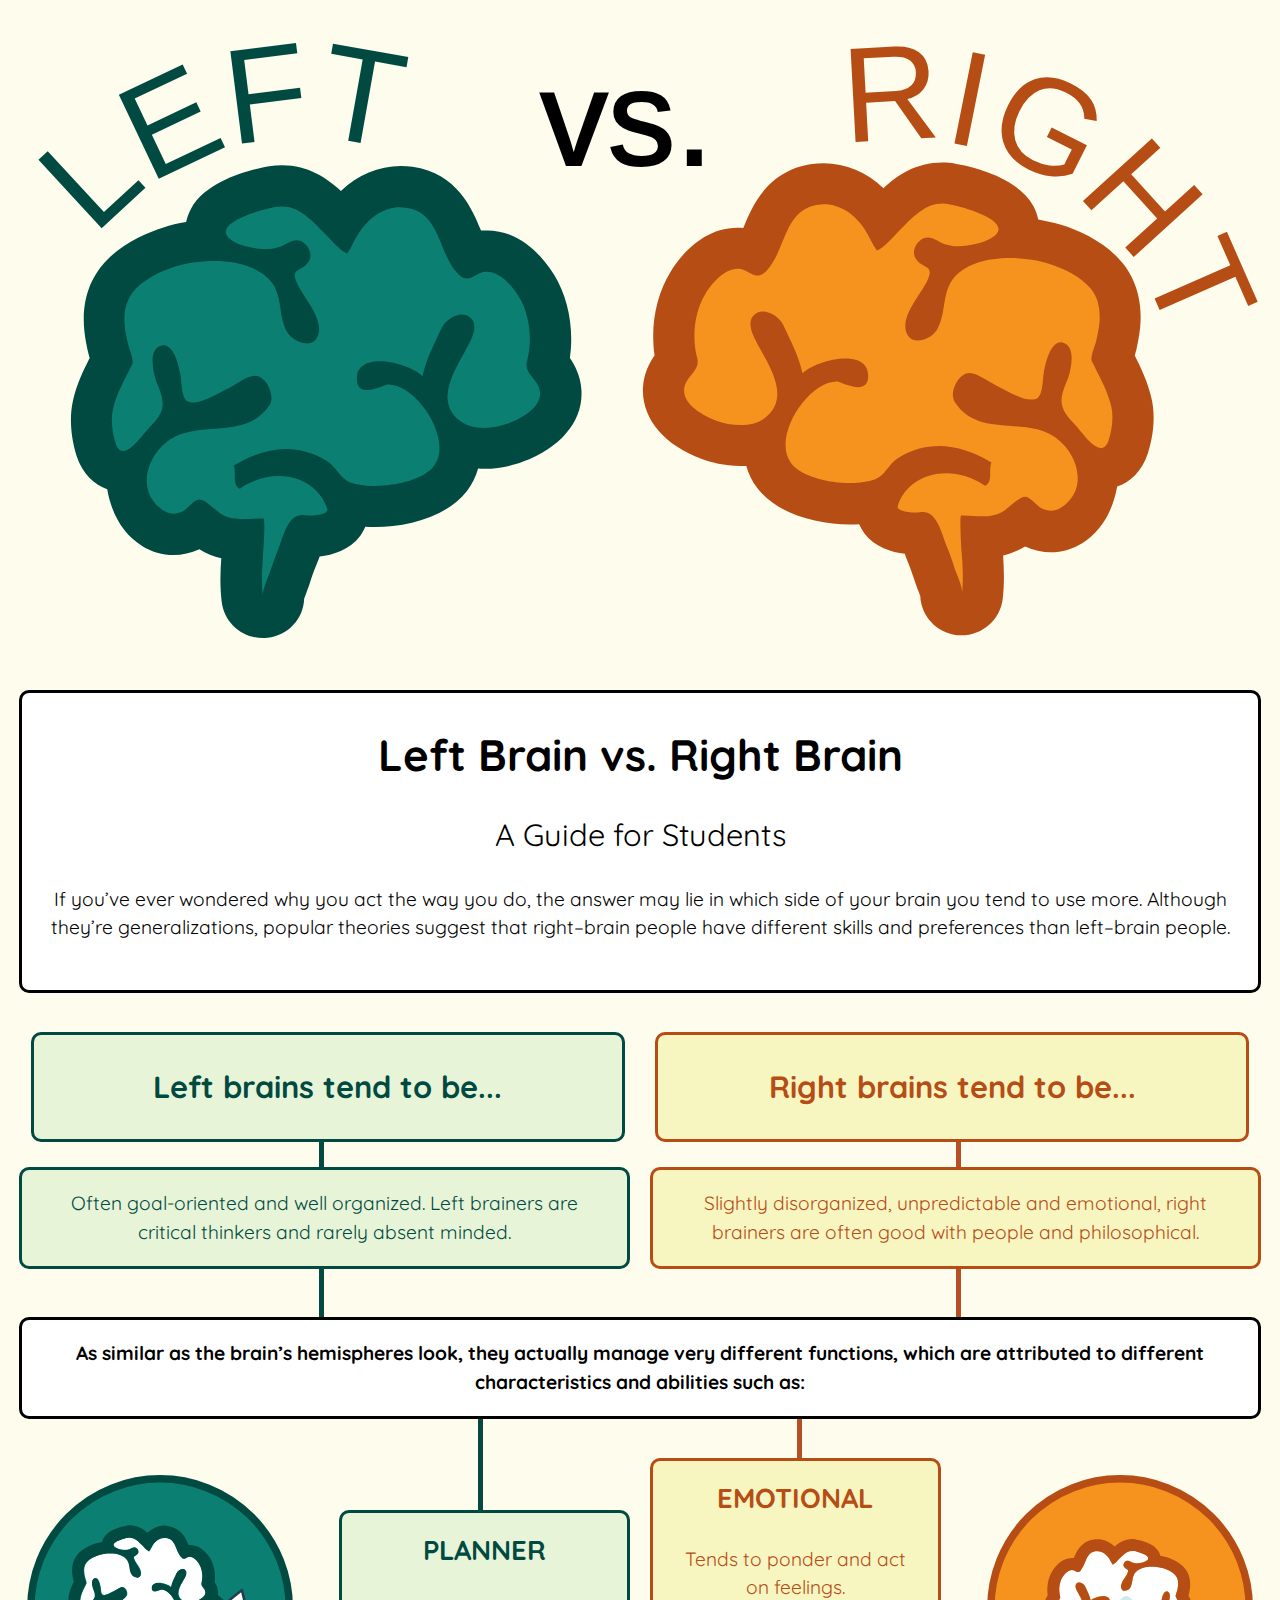
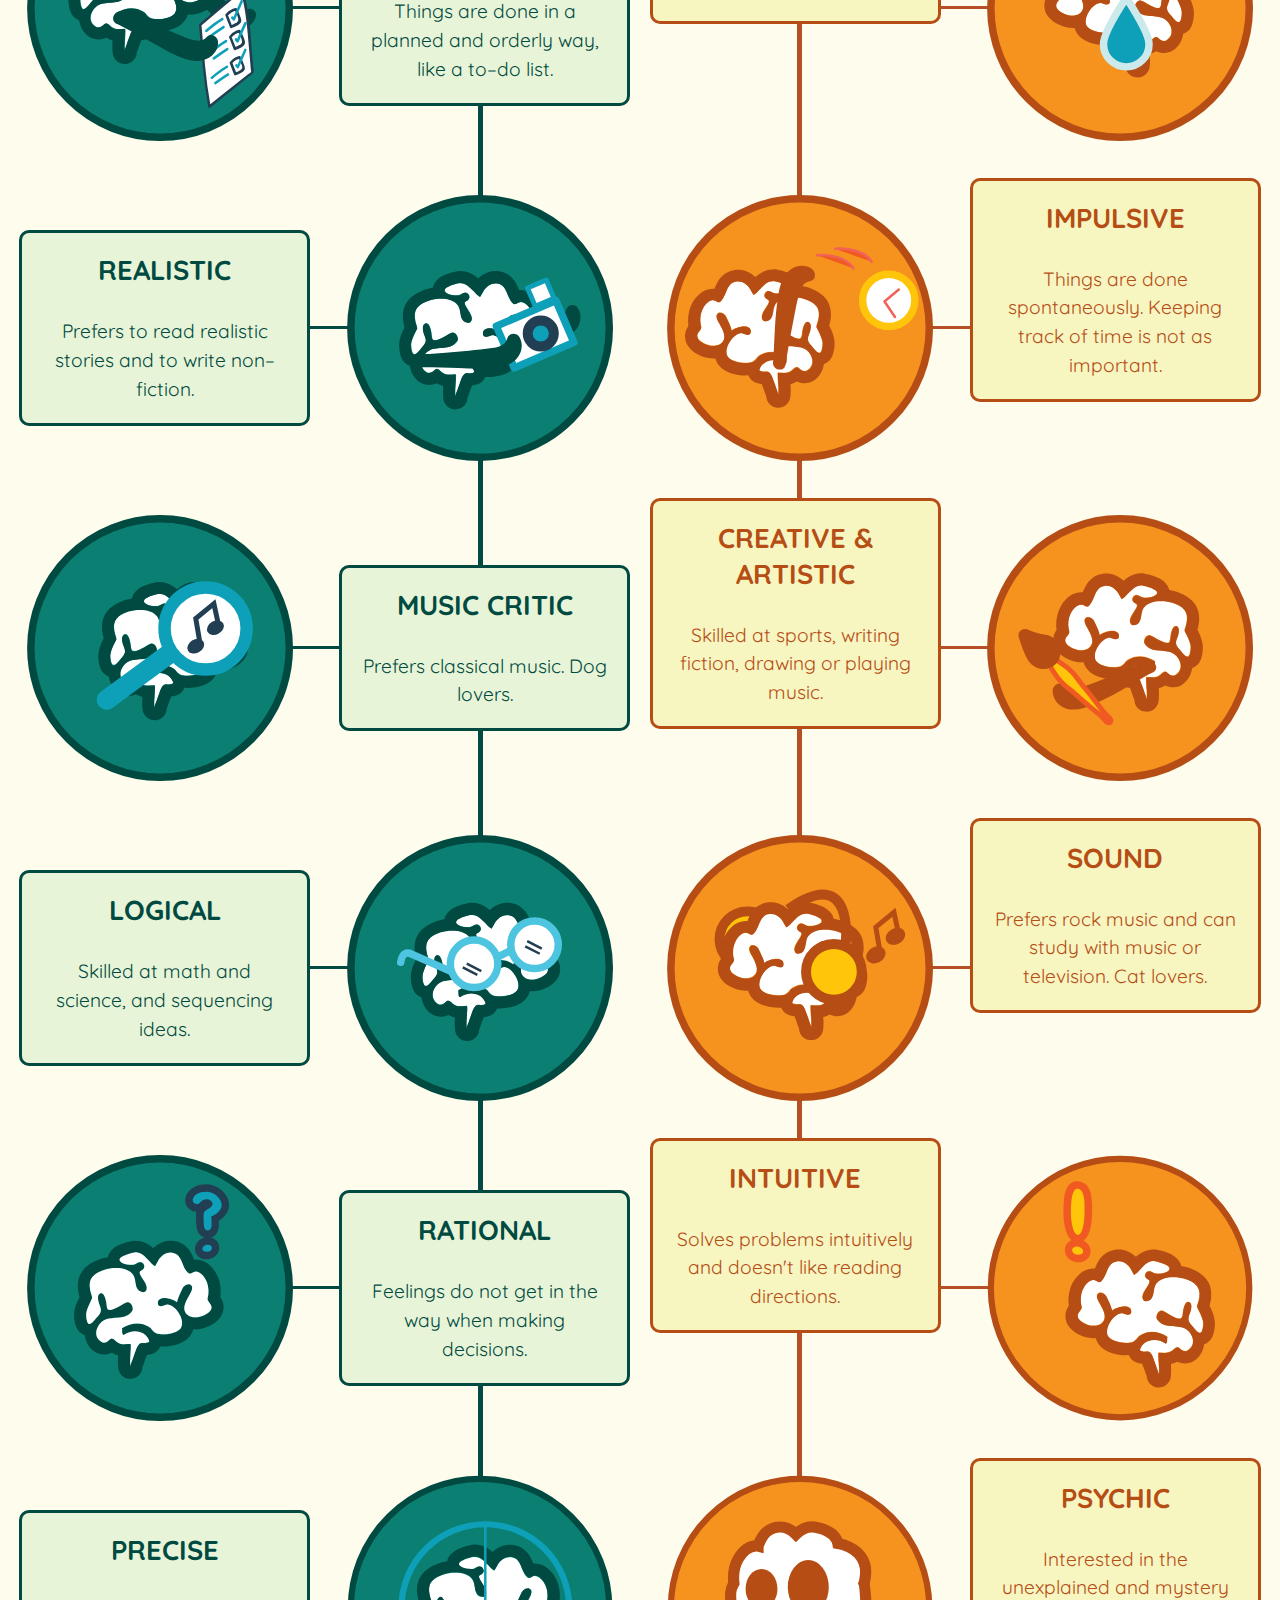
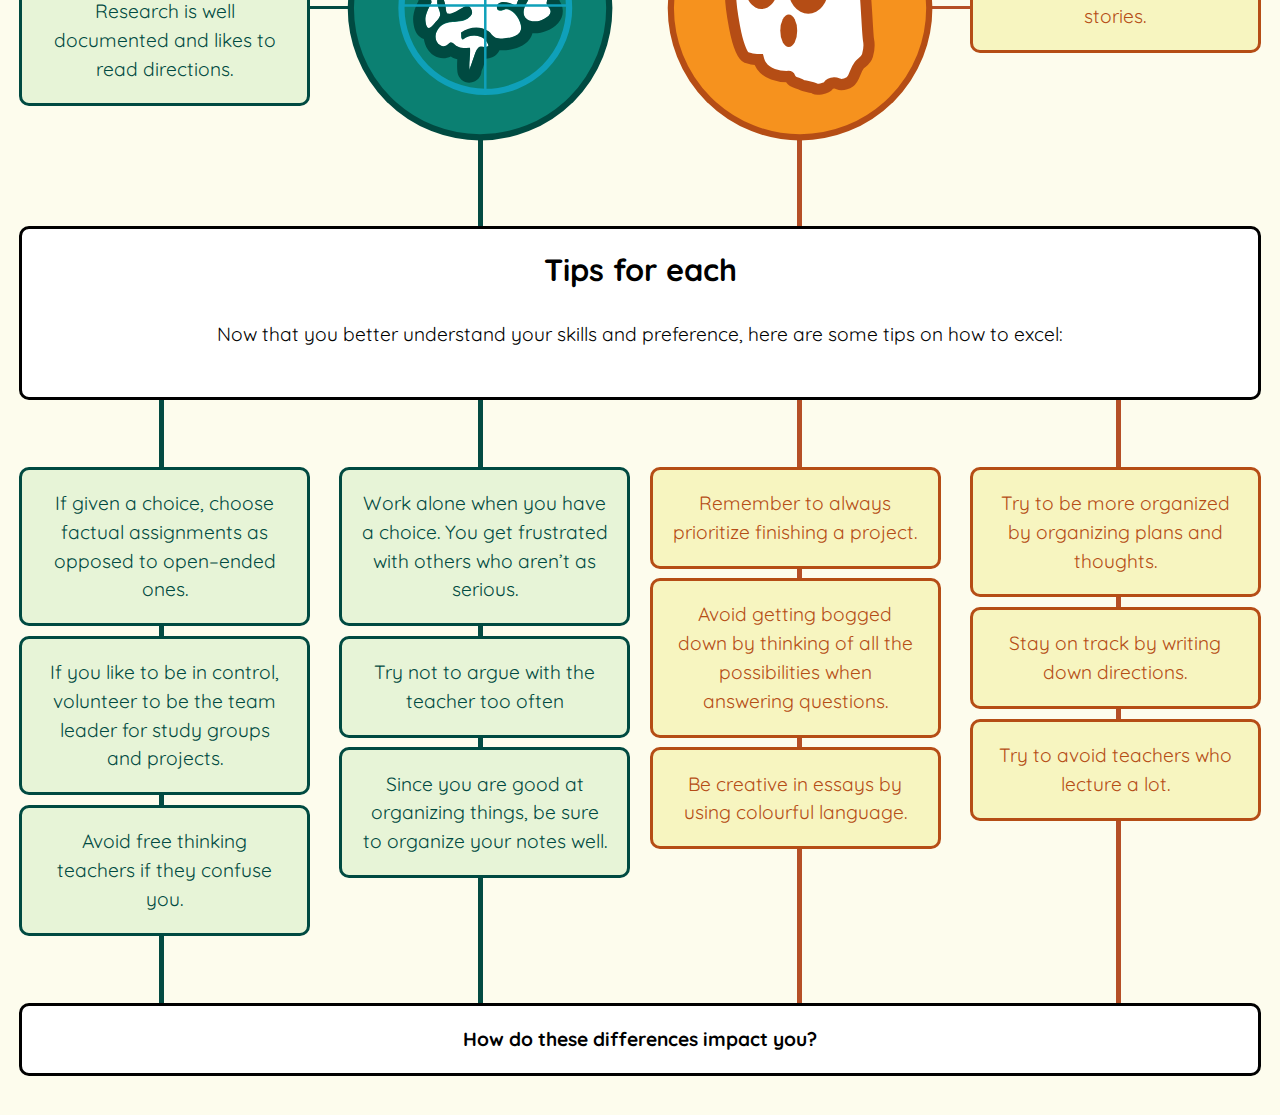
==== commit 4b7a0641: "Simplified placement of bars using larger groupings of divs." ====
--- a/index.html
+++ b/index.html
@@ -44,388 +44,390 @@
   </header>
 
   <main>
-    <div class="grid xs-vertical-top s-vertical-top m-vertical-top l-vertical-top xl-vertical-top">
-      <div class="unit xs-1-2 s-1-2 m-1-2 l-1-2 xl-1-2">
-        <h2 class="lb-box bold">Left brains tend to be...</h2>
-      </div>
-      <div class="unit xs-1-2 s-1-2 m-1-2 l-1-2 xl-1-2">
-        <h2 class="rb-box bold">Right brains tend to be...</h2>
+    <div class="xs-vertical s-vertical m-vertical l-vertical xl-vertical">
+      <div class="grid">
+        <div class="unit xs-1-2 s-1-2 m-1-2 l-1-2 xl-1-2">
+          <h2 class="lb-box-top-0 bold">Left brains tend to be...</h2>
+        </div>
+        <div class="unit xs-1-2 s-1-2 m-1-2 l-1-2 xl-1-2">
+          <h2 class="rb-box-top-0 bold">Right brains tend to be...</h2>
+        </div>
+      </div>
+
+      <div class="grid">
+        <div class="unit xs-1-2 s-1-2 m-1-2 l-1-2 xl-1-2">
+          <p class="lb-box">Often goal-oriented and well organized. Left brainers are critical thinkers and rarely absent minded.</p>
+        </div>
+        <div class="unit xs-1-2 s-1-2 m-1-2 l-1-2 xl-1-2">
+          <p class="rb-box">Slightly disorganized, unpredictable and emotional, right brainers are often good with people and philosophical.</p>
+        </div>
+      </div>
+
+      <div class="l-vertical-4 xl-vertical-4">
+        <p class="info-box-bottom-0 bold">As similar as the brain’s hemispheres look, they actually manage very different functions, which are attributed to different characteristics and abilities such as:</p>
       </div>
     </div>
 
-    <div class="grid xs-vertical s-vertical m-vertical l-vertical xl-vertical">
-      <div class="unit xs-1-2 s-1-2 m-1-2 l-1-2 xl-1-2">
-        <p class="lb-box">Often goal-oriented and well organized. Left brainers are critical thinkers and rarely absent minded.</p>
-      </div>
-      <div class="unit xs-1-2 s-1-2 m-1-2 l-1-2 xl-1-2">
-        <p class="rb-box">Slightly disorganized, unpredictable and emotional, right brainers are often good with people and philosophical.</p>
+    <div class="xs-vertical s-vertical m-vertical l-vertical-2 xl-vertical-2 pad-t pad-b-2">
+      <div class="grid">
+        <div class="unit xs-1-2 s-1-2 m-1-2 l-1-2 xl-1-2">
+          <div class="grid grid-middle l-horizontal-blue xl-horizontal-blue">
+            <div class="unit xs-1 s-1 m-1 l-1-2 xl-1-2">
+              <svg xmlns="http://www.w3.org/2000/svg" id="planner" width="257.3" height="257.3" viewBox="0 0 257.3 257.3">
+                <circle id="background" cx="128.7" cy="128.7" r="103.9" class="planner0"/>
+                <g id="planner-brain">
+                  <path d="m138.4 98.7c11.4 12.8 22.3 27 35.3 38.2 5.3 4.6 11.6 9.2 18.9 8.8 6.1-.3 11.5-4.3 13.1-10.3 1.2-4.3-3.6-7.7-7.3-5.6-5 2.8-10.4-1-14.2-4.1-4.5-3.6-8.9-7.4-13.2-11.1-8.9-7.6-17.6-15.4-26.2-23.3-4.7-4.4-11.8 2.7-7.1 7.1 11 10.1 22.1 20 33.6 29.6 9 7.6 19.8 17.3 32.1 10.5-2.4-1.9-4.9-3.8-7.3-5.6-3.1 11.3-22.6-10-25.3-13.1-8.5-9.3-16.8-18.8-25.2-28.1-4.4-4.9-11.5 2.2-7.2 7z" class="planner1"/>
+                  <g id="xmlid-26-">
+                    <path d="m140.5 133c4.6-6-3.9-19.2-10.8-19.2h-.2c-1.2.5-3.2 1.3-4.8 1.3-1.3 0-2.4-.6-2.4-2.6 0-3 2.4-4.1 5.3-4.1 3.8 0 8.5 1.8 10.1 3.5.8-4 2.8-7.6 4.5-11.3.7-1.6 2.9-3.3 4.9-3.3.8 0 1.6.3 2.2 1.1 1.7 2.1-.5 5.5-1.5 7.4-2.7 5-7.2 12-1.3 16.5 1.6 1.2 3.6 1.7 5.7 1.7 2 0 4-.4 5.6-1 2.9-1.1 7.8-3.6 7.6-7.3-.2-3.2-3.9-4.3-3.1-7.5.3-1.2.5-2.4.6-3.6.3-4-.5-8.2-2.6-11.6-1.4-2.3-4.4-5.8-7.5-5.8-.7 0-1.4.2-2.1.6-1.1.6-1.8 1.1-2.6 1.1-.7 0-1.3-.3-2.1-1.2-4.6-4.9-4-14.3-12.1-15.5-.5-.1-.9-.1-1.4-.1-4 0-7.3 2.5-9.5 5.8-1.1 1.6-1.8 3.5-2.9 5.1-1.9-.8-4-3.4-5.6-5-2.9-2.9-5.7-6.1-9.9-6.1-.5 0-.9 0-1.4.1-2.4.4-13 3.2-11.5 6.5.2.4.5.7.9 1.1 1.7 1.4 4.6 2 6.7 2.2.5.1 1.1.1 1.6.1 1 0 2-.1 3-.4 1.4-.5 2.8-1.7 4.3-1.7.5 0 1.1.2 1.7.6 1.2.9 2.1 2.9 1.2 4.3-1.6 2.6-4.6 1.4-2.8 5.2 1.5 3.4 6 7.9 5.1 11.9-.4 1.7-1.5 2.3-2.8 2.3-1.7 0-3.7-1.1-4.5-2.5-2.1-3.6-1.1-8.2-3.5-11.6-2.7-3.9-8.3-5.3-13.7-5.3-3.4 0-6.7.5-9.2 1.3-3.5 1.1-7.5 3-9.9 5.9-1.9 2.3-2.3 5.3-2 8.2.1 1.3.4 2.6.7 4 .2 1 1.5 4 1.1 4.9-1.7 3.5-3.7 7-4.6 10.8-.6 2.4-.1 5.5.6 7.8.4 1.4 1.1 1.9 1.8 1.9 1.9 0 4.5-3.6 5.7-5 1.4-1.6 3.2-3.2 3.5-5.3.4-2.6-1.3-5-1.8-7.5-.5-1.9-1.2-5.8 1.2-6.9.3-.1.7-.2 1-.2 2.6 0 3.6 5.3 4 7.1.3 1.4.2 5.8 1.9 6.2.4.1.7.2 1.1.2 2 0 4.2-1.3 5.8-2.1 1.8-.9 3.6-1.8 5.2-2.9 1.4-.9 2.5-1.4 3.5-1.4 2.8 0 4.8 4.8 3.5 6.8-5.1 8.1-15.2 4-22.3 7.5-6.4 3.2-9.9 12.9-2.7 17.5.8.5 1.5.7 2.3.7s1.5-.2 2.3-.6c1.1-.6 2.6-2.6 3.8-2.7h.1c1.4 0 3.9 2.6 5.1 3.4 1.6 1 3.2 1.3 4.9 1.3 1.5 0 3-.2 4.6-.2h.6c.5 0 0 7.8-.1 8.6-.3 3.2-.4 6.3-.1 9.5 0-1.7 1.3-4.2 1.7-5.7.6-1.7 1.2-3.5 1.8-5.2 1-2.3 1.6-5.5 3.6-7.3.7-.6 1.4-.8 2.1-.8.5 0 1 .1 1.7.1h.2c1 0 4.5-.3 4.1-1.6-1.5-4.8-6.1-7.8-11.4-7.8-3 0-6.2.9-9.2 2.9-1.9-.7-.8-3.8-1.5-5.4 4-2.4 8.1-3.9 12.4-3.9 3.2 0 6.4.9 9.6 2.8 2.3 1.4 3.1 4.2 5.6 5.1 1.5.6 3.5.8 5.8.8 4.8.2 11.1-1.4 13.5-4.5z" class="planner2"/>
+                    <path d="m129.7 113.8c6.9 0 15.4 13.2 10.8 19.2-2.4 3.1-8.7 4.7-13.9 4.7-2.2 0-4.3-.3-5.8-.8-2.4-.9-3.3-3.7-5.6-5.1-3.2-2-6.4-2.8-9.6-2.8-4.2 0-8.4 1.5-12.4 3.9.7 1.6-.4 4.7 1.5 5.4 3-2 6.2-2.9 9.2-2.9 5.3 0 9.9 2.9 11.4 7.8.4 1.3-3.1 1.6-4.1 1.6h-.2c-.6 0-1.2-.1-1.7-.1-.7 0-1.4.2-2.1.8-2 1.8-2.6 4.9-3.6 7.3-.7 1.7-1.3 3.4-1.8 5.2-.5 1.5-1.7 4-1.7 5.7-.3-3.2-.2-6.3.1-9.5.1-.8.6-8.6.1-8.6h-.6c-1.5 0-3.1.2-4.6.2-1.7 0-3.3-.2-4.9-1.3-1.2-.8-3.7-3.4-5.1-3.4H85c-1.2.1-2.6 2.2-3.8 2.7-.8.4-1.5.6-2.3.6s-1.5-.2-2.3-.7c-7.2-4.6-3.7-14.2 2.7-17.5 7.1-3.5 17.2.6 22.3-7.5 1.3-2-.8-6.8-3.5-6.8-1 0-2.1.5-3.5 1.4-1.7 1-3.4 2-5.2 2.9-1.6.8-3.8 2.1-5.8 2.1-.4 0-.7 0-1.1-.2-1.7-.5-1.6-4.9-1.9-6.2-.4-1.8-1.4-7.1-4-7.1-.3 0-.6.1-1 .2-2.3 1.1-1.6 5-1.2 6.9.6 2.4 2.3 4.9 1.8 7.5-.4 2.1-2.2 3.7-3.5 5.3-1.2 1.4-3.8 5-5.7 5-.7 0-1.4-.5-1.8-1.9-.7-2.3-1.2-5.4-.6-7.8.9-3.8 2.9-7.3 4.6-10.8.4-.9-.9-3.9-1.1-4.9-.3-1.3-.6-2.6-.7-4-.3-2.9.1-5.9 2-8.2 2.3-2.9 6.4-4.8 9.9-5.9 2.5-.8 5.8-1.3 9.2-1.3 5.4 0 11 1.4 13.7 5.3 2.4 3.4 1.4 8.1 3.6 11.6.8 1.3 2.8 2.5 4.5 2.5 1.3 0 2.4-.6 2.8-2.3.9-4-3.6-8.4-5.1-11.9-1.7-3.8 1.2-2.5 2.8-5.2.9-1.4 0-3.4-1.2-4.3-.6-.4-1.1-.6-1.7-.6-1.5 0-2.9 1.2-4.3 1.7-1 .3-2 .4-3 .4-.6 0-1.1 0-1.6-.1-2.2-.3-5-.9-6.7-2.2-.5-.4-.8-.7-.9-1.1-1.5-3.4 9.2-6.1 11.5-6.5.5-.1 1-.1 1.4-.1 4.2 0 7.1 3.2 9.9 6.1 1.5 1.5 3.6 4.2 5.6 5 1.1-1.6 1.8-3.5 2.9-5.1 2.2-3.3 5.5-5.8 9.5-5.8.5 0 .9 0 1.4.1 8.1 1.2 7.5 10.6 12.1 15.5.8.9 1.5 1.2 2.1 1.2.8 0 1.6-.5 2.6-1.1.7-.4 1.4-.6 2.1-.6 3.1 0 6 3.4 7.5 5.8 2.1 3.4 2.9 7.7 2.6 11.6-.1 1.2-.3 2.4-.6 3.6-.9 3.1 2.9 4.3 3.1 7.5.2 3.7-4.6 6.2-7.6 7.3-1.6.6-3.7 1-5.6 1-2.1 0-4.1-.5-5.7-1.7-5.9-4.6-1.4-11.5 1.3-16.5 1-1.9 3.2-5.3 1.5-7.4-.6-.8-1.4-1.1-2.2-1.1-2 0-4.2 1.7-4.9 3.3-1.7 3.7-3.6 7.2-4.5 11.3-1.7-1.7-6.3-3.5-10.1-3.5-2.9 0-5.3 1.1-5.3 4.1 0 2 1 2.6 2.4 2.6 1.6 0 3.5-.8 4.8-1.3h.5zm2.9-51.5c-5.2 0-10.1 2.1-14.1 5.9-3.2-2.9-7.6-6-13.8-6-1 0-2 .1-3.1.3-3.4.6-14.6 3-18.4 10-.5 1-.9 2-1.1 3.1-1.9.3-3.7.7-5.4 1.2-4.4 1.4-10.5 4.1-14.5 9.1-2.3 2.8-4.8 7.7-4.1 15.2.2 1.9.6 3.7.9 5.1.1.4.2.9.4 1.4-1.5 2.9-3.1 6.2-3.9 10.1-1.2 5.5.2 10.8.9 12.9 1.4 4.4 4.3 6.8 7.2 7.9 1.1 6 3.8 10.6 8.1 13.3 2.3 1.4 4.9 2.2 7.5 2.2 2.1 0 4.1-.5 6.1-1.4 1.6 1 3.3 1.7 5.2 2.2-.2 3.2-.3 6.6.1 10.2.6 4.9 4.8 8.6 9.7 8.6h1.1c4.8-.6 8.4-4.5 8.6-9.2.1-.4.3-.9.5-1.3.3-.8.6-1.5.8-2.1.6-1.8 1-3.2 1.6-4.5.3-.6.5-1.3.8-2 3.1-.3 7-1.4 9.5-4.8.5-.7.9-1.4 1.2-2.1.7 0 1.5.1 2.2.1 7.3 0 16.9-2.2 21.7-8.5 1.2-1.6 2.1-3.3 2.6-5.2h1.4c3.8 0 7-.9 9.1-1.6 9.1-3.4 14.3-9.7 13.9-16.9-.2-3.4-1.6-5.9-2.7-7.5.1-.8.2-1.5.2-2.3.4-6.3-1-12.5-4-17.4-1.9-3.1-7.3-10.4-15.8-10.4-.5 0-.9 0-1.4.1 0-.1-.1-.2-.1-.3-1.9-4.6-5.4-13.2-16-14.8-1-.5-2-.6-2.9-.6z" class="planner1"/>
+                  </g>
+                  <path d="m161 142.4c2.2 24.4 3 41.4 7.3 65.5 11.6-9.1 23.1-18.3 34.6-27.5 0 0-1.3-13.4-2.1-24.1-.4-6-.8-12-1.6-18-1-8.1-2.6-16.2-4.8-24-11.4 9-33.4 28.1-33.4 28.1z" class="planner2"/>
+                  <path d="m160 142.4c2 22 3.5 44 7.4 65.8.1.8 1.1.9 1.7.4l20.4-16.2c3.3-2.7 6.7-5.3 10-8 1.5-1.2 4.4-2.5 4.5-4.6.1-1.8-.4-3.8-.5-5.6-.3-3.3-.6-6.6-.9-10-.6-7.7-1-15.5-1.9-23.2-1-9.2-2.7-18.2-5.2-27.1-.2-.8-1.1-.9-1.7-.4-11.4 9.1-22.5 18.6-33.5 28.1-1 .8.4 2.3 1.4 1.4 11-9.5 22.1-19.1 33.5-28.1-.6-.1-1.1-.3-1.7-.4 4.2 15.3 5.5 30.8 6.7 46.6.5 5.8 1 11.6 1.5 17.3 0 .4.3 1.3.2 1.7-.2.4-2.1 1.5-2.7 2-3.2 2.6-6.4 5.1-9.6 7.7-7.3 5.8-14.6 11.6-22 17.4.6.1 1.1.3 1.7.4-3.9-21.6-5.4-43.4-7.3-65.2-.1-1.3-2.1-1.3-2 0z" class="planner4"/>
+                  <path d="m166.7 147.8c3.9-3.5 8.1-6.6 12.6-9.3 1.2-.7.1-2.5-1.1-1.8-4.6 2.8-9 6-13 9.6-1 .9.5 2.4 1.5 1.5zm2.8 4.6c3.6-2.5 7.2-4.9 10.8-7.4 1.1-.8.1-2.6-1.1-1.8-3.6 2.5-7.2 4.9-10.8 7.4-1.1.7-.1 2.6 1.1 1.8zm.2 13c3.9-3.5 8.1-6.6 12.6-9.3 1.2-.7.1-2.5-1.1-1.8-4.6 2.8-9 6-13 9.6-1 .9.5 2.4 1.5 1.5z" class="planner5"/>
+                  <path d="m181.2 134.6c1.2 3.2 2.5 6.4 3.7 9.6.3.7.9.9 1.5.6 2.2-1 7.4-2.7 7.6-5.7.1-1.6-.8-3.4-1.3-4.9-.6-1.7-1.4-3.4-2.2-5.1-.2-.4-.8-.6-1.2-.5-2.8.7-5.1 2-7.1 4.1-.9 1 .6 2.5 1.5 1.5 1.7-1.8 3.7-3 6.1-3.6-.4-.2-.8-.3-1.2-.5 1.1 2.2 2.7 5.1 3 7.6.2 1.9-1 2.5-2.5 3.3-1.2.7-2.5 1.3-3.8 1.9l1.5.6c-1.2-3.2-2.5-6.4-3.7-9.6-.4-1.1-2.4-.6-1.9.7z" class="planner4"/>
+                  <path d="m186 137.1c.4.5.9 1 1.3 1.4.4.5 1.4.4 1.6-.2 2.1-4.9 4.3-9.7 6.4-14.6.5-1.2-1.3-2.3-1.8-1.1-2.1 4.9-4.3 9.7-6.4 14.6.5-.1 1.1-.1 1.6-.2-.4-.5-.9-1-1.3-1.4-.8-1-2.3.5-1.4 1.5zM172.5 170c3.6-2.5 7.2-4.9 10.8-7.4 1.1-.8.1-2.6-1.1-1.8-3.6 2.5-7.2 4.9-10.8 7.4-1.1.7-.1 2.6 1.1 1.8z" class="planner5"/>
+                  <path d="m184.2 152.2c1.2 3.2 2.5 6.4 3.7 9.6.3.7.9.9 1.5.6 2.2-1 7.4-2.7 7.6-5.7.1-1.6-.8-3.4-1.3-4.9-.6-1.7-1.4-3.4-2.2-5.1-.2-.4-.8-.6-1.2-.5-2.8.7-5.1 2-7.1 4.1-.9 1 .6 2.5 1.5 1.5 1.7-1.8 3.7-3 6.1-3.6-.4-.2-.8-.3-1.2-.5 1.1 2.2 2.7 5.1 3 7.6.2 1.9-1 2.5-2.5 3.3-1.2.7-2.5 1.3-3.8 1.9l1.5.6c-1.2-3.2-2.5-6.4-3.7-9.6-.4-1.1-2.4-.6-1.9.7z" class="planner4"/>
+                  <path d="m189 154.7c.4.5.9 1 1.3 1.4.4.5 1.4.4 1.6-.2 2.1-4.9 4.3-9.7 6.4-14.6.5-1.2-1.3-2.3-1.8-1.1-2.1 4.9-4.3 9.7-6.4 14.6.5-.1 1.1-.1 1.6-.2-.4-.5-.9-1-1.3-1.4-.8-1-2.3.5-1.4 1.5zm-18 30.8c3.7-3.3 7.7-6.2 12-8.8 1.1-.7.1-2.4-1-1.7-4.4 2.7-8.5 5.7-12.4 9.1-1 .9.4 2.3 1.4 1.4zm2.6 4.4c3.4-2.3 6.9-4.7 10.3-7 1.1-.7.1-2.4-1-1.7-3.4 2.3-6.9 4.7-10.3 7-1.1.7-.1 2.4 1 1.7z" class="planner5"/>
+                  <path d="m184.7 173c1.2 3 2.3 6.1 3.5 9.1.2.6.8.9 1.5.6 2.1-1 6.9-2.5 7.2-5.2.2-1.4-.6-3-1.1-4.3-.6-1.8-1.4-3.6-2.3-5.4-.2-.4-.7-.6-1.1-.5-2.6.6-4.9 1.9-6.7 3.9-.9.9.5 2.3 1.4 1.4 1.6-1.7 3.5-2.8 5.8-3.4-.4-.2-.8-.3-1.1-.5.6 1.3 1.2 2.7 1.8 4 .4 1 1.2 2.5 1.2 3.5 0 2.4-4.2 3.7-6.1 4.6l1.5.6c-1.2-3-2.3-6.1-3.5-9.1-.5-1-2.4-.5-2 .7z" class="planner4"/>
+                  <path d="m189.3 175.4c.4.5.8.9 1.2 1.4.4.4 1.3.4 1.6-.2 2-4.6 4.1-9.2 6.1-13.9.5-1.2-1.2-2.2-1.7-1-2 4.6-4.1 9.2-6.1 13.9.5-.1 1-.1 1.6-.2-.4-.5-.8-.9-1.2-1.4-.9-1-2.3.4-1.5 1.4z" class="planner5"/>
+                  <path d="m95 141.8c14.6 3.6 27.7 10.7 41.4 16.7 11.4 5 27.4 12.3 37.5.9-3-1.2-6-2.5-9-3.7.7 10.2-17 2.4-21 .5-6.8-3.2-13.2-7.1-19.8-10.7-8.4-4.5-16.7-8.9-25.2-13.4-6-3.1-11.3 5.9-5.3 9.1 11 5.8 22.1 11.6 33 17.6 9.3 5.2 19.6 11.6 30.5 12.4 9.1.7 18.8-5.6 18.2-15.6-.3-4.2-5.7-7.3-9-3.7-4.5 5-11.3 2.7-16.7.7-5.9-2.1-11.5-4.8-17.2-7.4-11.3-5.3-22.6-10.6-34.8-13.6-6.4-1.5-9.2 8.6-2.6 10.2z" class="planner1"/>
+                </g>
+              </svg>
+            </div>
+            <div class="unit xs-1 s-1 m-1 l-1-2 xl-1-2">
+              <div class="lb-box">
+                <h3 class="text-upper">Planner</h3>
+                <p class="push-0">Things are done in a planned and orderly way, like a to–do list.</p>
+              </div>
+            </div>
+          </div>
+        </div>
+        <div class="unit xs-1-2 s-1-2 m-1-2 l-1-2 xl-1-2">
+          <div class="grid grid-middle l-horizontal-orange xl-horizontal-orange">
+            <div class="unit xs-1 s-1 m-1 l-1-2 xl-1-2 unit-push-l-1-2 unit-push-xl-1-2">
+              <svg xmlns="http://www.w3.org/2000/svg" id="emotional" width="257.3" height="257.3" viewBox="0 0 257.3 257.3">
+                <circle id="emotional-background" cx="128.7" cy="128.7" r="103.9" class="emotional0"/>
+                <g id="emotional-brain">
+                  <g id="xmlid-25-">
+                    <path d="m144.6 122.6c-2.7 0-4.8 4.8-3.5 6.8 5.1 8.1 15.2 4 22.3 7.5 6.4 3.2 9.9 12.9 2.7 17.5-.8.5-1.5.7-2.3.7-.7 0-1.5-.2-2.3-.6-1.1-.6-2.6-2.6-3.7-2.7h-.1c-1.4 0-3.8 2.6-5.1 3.4-1.6 1-3.2 1.2-4.9 1.2-1.5 0-3-.2-4.6-.2h-.6c-.5 0 0 7.8.1 8.6.3 3.2.4 6.3.1 9.5 0-1.6-1.3-4.2-1.8-5.7-.6-1.7-1.1-3.5-1.8-5.2-1-2.4-1.6-5.5-3.6-7.3-.7-.6-1.3-.8-2.1-.8-.5 0-1 .1-1.6.1h-.2c-1 0-4.5-.3-4.1-1.6 1.5-4.8 6.1-7.8 11.4-7.8 3 0 6.2.9 9.1 3 1.9-.8.8-3.8 1.5-5.4-4-2.4-8.1-3.9-12.4-3.9-3.2 0-6.4.9-9.6 2.8-2.3 1.4-3.1 4.2-5.6 5.1-1.5.6-3.5.8-5.7.8-5.3 0-11.5-1.6-13.9-4.7-4.6-6 3.9-19.2 10.7-19.2h.3c1.2.5 3.2 1.3 4.7 1.3 1.4 0 2.4-.6 2.4-2.6 0-3-2.4-4.1-5.3-4.1-3.8 0-8.5 1.8-10.1 3.5-.8-4-2.8-7.6-4.5-11.3-.7-1.6-2.9-3.2-4.9-3.2-.8 0-1.6.3-2.2 1-1.7 2.1.5 5.5 1.5 7.4 2.7 5 7.2 11.9 1.2 16.5-1.5 1.2-3.6 1.7-5.6 1.7-2 0-4-.4-5.7-1-2.9-1.1-7.8-3.6-7.6-7.3.2-3.2 3.9-4.4 3.1-7.5-.3-1.2-.5-2.4-.6-3.6-.3-4 .5-8.2 2.6-11.6C84 101.4 86.9 98 90 98c.7 0 1.4.2 2.1.5 1.1.6 1.9 1.1 2.7 1.1.6 0 1.3-.3 2.1-1.2 4.6-4.8 4-14.3 12.1-15.5.5-.1.9-.1 1.4-.1 4 0 7.3 2.6 9.5 5.8 1.1 1.6 1.8 3.5 2.9 5.1 1.9-.8 4-3.4 5.5-5 2.9-2.9 5.7-6.1 10-6.1.5 0 .9 0 1.4.1 2.3.4 13 3.1 11.5 6.5-.2.3-.5.7-.9 1.1-1.7 1.4-4.6 2-6.7 2.2-.6.1-1.1.1-1.6.1-1 0-2-.1-3-.5-1.4-.5-2.8-1.7-4.3-1.7-.6 0-1.1.2-1.7.6-1.3.9-2.1 2.9-1.2 4.3 1.6 2.6 4.6 1.4 2.9 5.2-1.6 3.4-6 7.9-5.1 11.8.4 1.7 1.5 2.3 2.8 2.3 1.7 0 3.7-1.1 4.5-2.5 2.2-3.5 1.2-8.2 3.6-11.6 2.7-3.9 8.3-5.3 13.8-5.3 3.4 0 6.6.5 9.1 1.3 3.5 1.1 7.6 3 9.9 5.9 1.9 2.3 2.3 5.3 2 8.2-.1 1.3-.4 2.7-.7 4-.2 1-1.5 4-1.1 4.8 1.7 3.5 3.8 7 4.6 10.8.5 2.4.1 5.5-.6 7.8-.4 1.4-1.1 1.9-1.8 1.9-1.9 0-4.5-3.6-5.7-5-1.4-1.5-3.2-3.2-3.5-5.3-.4-2.6 1.3-5 1.8-7.4.4-1.9 1.2-5.8-1.2-6.9-.3-.2-.7-.2-1-.2-2.6 0-3.6 5.3-4 7.1-.3 1.4-.2 5.8-1.9 6.3-.3.1-.7.1-1.1.1-2 0-4.2-1.3-5.8-2-1.8-.9-3.5-1.8-5.2-2.9-1.3-.6-2.5-1.1-3.5-1.1z" class="emotional1"/>
+                    <path d="m141.1 129.4c-1.3-2 .8-6.8 3.5-6.8 1 0 2.2.5 3.5 1.3 1.7 1.1 3.4 2 5.2 2.9 1.6.8 3.8 2 5.8 2 .3 0 .7 0 1.1-.1 1.7-.5 1.6-4.9 1.9-6.3.3-1.8 1.4-7.1 4-7.1.3 0 .6.1 1 .2 2.3 1.1 1.6 5 1.2 6.9-.6 2.4-2.3 4.8-1.8 7.4.4 2.1 2.2 3.7 3.5 5.3 1.2 1.4 3.7 5 5.7 5 .7 0 1.4-.5 1.8-1.9.7-2.3 1.1-5.4.6-7.8-.9-3.8-2.9-7.3-4.6-10.8-.4-.8.9-3.9 1.1-4.8.3-1.3.6-2.6.7-4 .3-2.9-.1-5.8-2-8.2-2.3-2.9-6.4-4.8-9.9-5.9-2.5-.8-5.8-1.3-9.1-1.3-5.4 0-11 1.4-13.8 5.3-2.4 3.4-1.4 8.1-3.6 11.6-.8 1.3-2.8 2.5-4.5 2.5-1.3 0-2.4-.6-2.8-2.3-.9-3.9 3.6-8.4 5.1-11.8 1.7-3.8-1.3-2.6-2.9-5.2-.9-1.4 0-3.4 1.2-4.3.6-.4 1.1-.6 1.7-.6 1.4 0 2.8 1.2 4.3 1.7 1 .3 2 .5 3 .5.5 0 1.1 0 1.6-.1 2.2-.3 5-.8 6.7-2.2.5-.4.8-.7.9-1.1 1.5-3.4-9.2-6.1-11.5-6.5-.5-.1-1-.1-1.4-.1-4.2 0-7.1 3.3-10 6.1-1.5 1.5-3.6 4.2-5.5 5-1.1-1.6-1.8-3.5-2.9-5.1-2.2-3.2-5.5-5.8-9.5-5.8-.4 0-.9 0-1.4.1-8.1 1.2-7.5 10.6-12.1 15.5-.8.9-1.5 1.2-2.1 1.2-.8 0-1.6-.5-2.7-1.1-.7-.5-1.4-.7-2.1-.7-3.1 0-6 3.4-7.5 5.8-2.1 3.4-2.9 7.7-2.6 11.6.1 1.2.3 2.4.6 3.6.9 3.1-2.9 4.3-3.1 7.5-.2 3.7 4.6 6.2 7.6 7.3 1.7.6 3.7 1 5.7 1s4.1-.5 5.6-1.7c5.9-4.6 1.4-11.5-1.2-16.5-1-1.9-3.2-5.3-1.5-7.4.6-.7 1.4-1 2.2-1 2 0 4.2 1.7 4.9 3.2 1.7 3.7 3.7 7.3 4.5 11.3 1.6-1.7 6.3-3.5 10.1-3.5 2.9 0 5.3 1.1 5.3 4.1 0 2-1 2.6-2.4 2.6-1.5 0-3.5-.8-4.7-1.3h-.3c-6.9 0-15.4 13.2-10.7 19.2 2.4 3.1 8.6 4.7 13.9 4.7 2.2 0 4.3-.3 5.7-.8 2.5-.9 3.3-3.7 5.6-5.1 3.2-2 6.4-2.8 9.6-2.8 4.2 0 8.4 1.5 12.4 3.9-.7 1.6.4 4.7-1.5 5.4-3-2-6.2-3-9.1-3-5.3 0-9.9 3-11.4 7.8-.4 1.3 3.1 1.6 4.1 1.6h.2c.6 0 1.2-.1 1.6-.1.7 0 1.4.2 2.1.8 2 1.8 2.6 4.9 3.6 7.3.7 1.7 1.3 3.4 1.8 5.2.5 1.5 1.8 4 1.8 5.7.3-3.2.2-6.3-.1-9.5-.1-.8-.6-8.6-.1-8.6h.6c1.6 0 3.1.2 4.6.2 1.7 0 3.3-.2 4.9-1.2 1.2-.8 3.6-3.4 5.1-3.4h.1c1.2.1 2.6 2.1 3.7 2.7.8.4 1.5.6 2.3.6.8 0 1.5-.2 2.3-.7 7.2-4.6 3.7-14.2-2.7-17.5-7.3-3.6-17.4.5-22.5-7.6zm-70.8-13.3c-.4-6.3 1-12.5 4-17.3 1.9-3.1 7.3-10.4 15.8-10.4.5 0 1 0 1.4.1 0-.1.1-.2.1-.2 1.9-4.6 5.4-13.3 16-14.8.9-.1 1.9-.2 2.8-.2 5.2 0 10.1 2.1 14.1 5.9 3.2-2.9 7.6-6 13.9-6 1 0 2 .1 3.1.3 3.4.6 14.6 2.9 18.4 10 .5 1 .9 2 1.2 3.1 1.9.3 3.7.7 5.3 1.2 4.4 1.4 10.5 4.1 14.5 9.1 2.3 2.8 4.8 7.7 4.1 15.2-.2 1.9-.6 3.7-.9 5.1-.1.4-.2.9-.4 1.4 1.5 2.9 3.1 6.2 3.9 10 1.2 5.5-.2 10.8-.8 12.9-1.4 4.4-4.3 6.9-7.3 7.9-1 6-3.8 10.6-8.1 13.3-2.3 1.4-4.9 2.2-7.5 2.2-2 0-4.1-.5-6.1-1.4-1.6 1-3.3 1.7-5.2 2.2.2 3.2.3 6.6-.1 10.2-.6 4.9-4.8 8.6-9.7 8.6-.4 0-.7 0-1.1-.1-4.9-.6-8.5-4.5-8.6-9.2-.1-.4-.4-.9-.5-1.3-.3-.8-.6-1.5-.8-2.1-.6-1.7-1.1-3.2-1.6-4.5-.3-.6-.5-1.3-.8-2-3.1-.3-7-1.4-9.5-4.8-.5-.7-.9-1.4-1.2-2.1-.7 0-1.5.1-2.2.1-7.4 0-16.9-2.2-21.7-8.5-1.2-1.6-2.1-3.4-2.6-5.3h-1.4c-3.8 0-7-.9-9.1-1.7-9.1-3.4-14.3-9.7-13.9-16.9.2-3.4 1.6-5.9 2.7-7.5-.1-.9-.2-1.7-.2-2.5z" class="emotional2"/>
+                  </g>
+                  <path d="m152 157.7c0 10.1-8.2 18.3-18.3 18.3s-18.3-8.2-18.3-18.3c0-8.4 12.7-28.5 16.9-35 .7-1 2.1-1 2.8 0 4.2 6.6 16.9 26.6 16.9 35z" class="emotional3"/>
+                </g>
+              </svg>
+            </div>
+            <div class="unit xs-1 s-1 m-1 l-1-2 xl-1-2 unit-pull-l-1-2 unit-pull-xl-1-2">
+              <div class="rb-box">
+                <h3 class="text-upper">Emotional</h3>
+                <p class="push-0">Tends to ponder and act on feelings.</p>
+              </div>
+            </div>
+          </div>
+        </div>
+      </div>
+
+      <div class="grid xs-vertical s-vertical m-vertical l-vertical-2 xl-vertical-2">
+        <div class="unit xs-1-2 s-1-2 m-1-2 l-1-2 xl-1-2">
+          <div class="grid grid-middle l-horizontal-blue xl-horizontal-blue">
+            <div class="unit xs-1 s-1 m-1 l-1-2 xl-1-2 unit-push-l-1-2 unit-push-xl-1-2">
+              <svg xmlns="http://www.w3.org/2000/svg" id="realistic" width="257.3" height="257.3" viewBox="0 0 257.3 257.3">
+                <circle id="realistic-background" cx="128.7" cy="128.7" r="103.9" class="realistic0"/>
+                <g id="realistic-brain">
+                  <path d="m129.7 137.3c15.7-1 31.4-2.3 47.1-4 12-1.3 27.5-2.5 31.2-16.6-3.2.4-6.4.8-9.6 1.3 6.3 10.4-23.2 9.9-27.2 9.8-13.5-.3-27.1-.9-40.6-1.3-6.8-.2-6.8 10.3 0 10.5l27.9.9c9.2.3 18.4 1 27.6 0 6.8-.7 14.2-2 19.1-7.3 4.6-4.9 5.8-12.1 2.3-17.9-2.3-3.8-8.5-3.2-9.6 1.3-1.4 5.5-7.3 7-12.3 7.8-6.1 1-12.4 1.4-18.6 2.1-12.4 1.2-24.8 2.2-37.3 3-6.7.4-6.8 10.9 0 10.4z" class="realistic1"/>
+                  <g id="xmlid-20-">
+                    <path d="m112.6 155.9c-3 0-6.2.9-9.1 3-1.9-.8-.8-3.8-1.5-5.4 4-2.4 8.1-3.9 12.4-3.9 3.2 0 6.4.9 9.6 2.8 2.3 1.4 3.1 4.2 5.6 5.1 1.5.6 3.5.8 5.7.8 5.3 0 11.5-1.6 13.9-4.7 4.6-6-3.9-19.2-10.7-19.2h-.3c-1.2.5-3.2 1.3-4.7 1.3-1.4 0-2.4-.6-2.4-2.6 0-3 2.4-4.1 5.3-4.1 3.8 0 8.5 1.8 10.1 3.5.8-4 2.8-7.6 4.5-11.3.7-1.6 2.9-3.2 4.9-3.2.8 0 1.6.3 2.2 1 1.7 2.1-.5 5.5-1.5 7.4-2.7 5-7.2 11.9-1.2 16.5 1.5 1.2 3.6 1.7 5.6 1.7 2 0 4-.4 5.7-1 2.9-1.1 7.8-3.6 7.6-7.3-.2-3.2-3.9-4.4-3.1-7.5.3-1.2.5-2.4.6-3.6.3-4-.5-8.2-2.6-11.6-1.4-2.4-4.4-5.8-7.5-5.8-.7 0-1.4.2-2.1.5-1.1.6-1.9 1.1-2.7 1.1-.6 0-1.3-.3-2.1-1.2-4.6-4.8-4-14.3-12.1-15.5-.5-.1-.9-.1-1.4-.1-4 0-7.3 2.6-9.5 5.8-1.1 1.6-1.8 3.5-2.9 5.1-1.9-.8-4-3.5-5.5-5-2.9-2.9-5.7-6.1-10-6.1-.5 0-.9 0-1.4.1-2.3.4-13 3.1-11.5 6.5.2.3.5.7.9 1.1 1.7 1.4 4.6 2 6.7 2.2.6.1 1.1.1 1.6.1 1 0 2-.1 3-.5 1.4-.5 2.8-1.7 4.3-1.7.6 0 1.1.2 1.7.6 1.3.9 2.1 2.9 1.2 4.3-1.6 2.6-4.6 1.4-2.9 5.2 1.6 3.4 6 7.9 5.1 11.8-.4 1.7-1.5 2.3-2.8 2.3-1.7 0-3.7-1.1-4.5-2.5-2.2-3.5-1.2-8.2-3.6-11.6-2.7-3.9-8.3-5.3-13.8-5.3-3.4 0-6.6.5-9.1 1.3-3.5 1.1-7.6 3-9.9 5.9-1.9 2.3-2.3 5.3-2 8.2.1 1.3.4 2.7.7 4 .2 1 1.5 4 1.1 4.8-1.7 3.5-3.8 7-4.6 10.8-.5 2.4-.1 5.5.6 7.8.4 1.4 1.1 1.9 1.8 1.9 1.9 0 4.5-3.6 5.7-5 1.4-1.5 3.2-3.2 3.5-5.3.4-2.6-1.3-5-1.8-7.4-.4-1.9-1.2-5.8 1.2-6.9.3-.2.7-.2 1-.2 2.6 0 3.6 5.3 4 7.1.3 1.4.2 5.8 1.9 6.3.3.1.7.1 1.1.1 2 0 4.2-1.3 5.8-2 1.8-.9 3.5-1.8 5.2-2.9 1.3-.9 2.5-1.3 3.5-1.3 2.7 0 4.8 4.8 3.5 6.8-5.1 8.1-15.2 4-22.3 7.5-6.4 3.2-9.9 12.9-2.7 17.5.8.5 1.5.7 2.3.7.7 0 1.5-.2 2.3-.6 1.1-.6 2.6-2.6 3.7-2.7h.1c1.4 0 3.8 2.6 5.1 3.4 1.6 1 3.2 1.2 4.9 1.2 1.5 0 3-.2 4.6-.2h.6c.5 0 0 7.8-.1 8.6-.3 3.2-.4 6.3-.1 9.5 0-1.6 1.3-4.2 1.8-5.7.6-1.7 1.2-3.5 1.8-5.2 1-2.4 1.6-5.5 3.6-7.3.7-.6 1.3-.8 2.1-.8.5 0 1 .1 1.6.1h.2c1 0 4.5-.3 4.1-1.6-1.7-4.5-6.3-7.5-11.6-7.5z" class="realistic2"/>
+                    <path d="m159.5 108.2c.7-.4 1.4-.5 2.1-.5 3.1 0 6 3.4 7.5 5.8 2.1 3.4 2.9 7.7 2.6 11.6-.1 1.2-.3 2.4-.6 3.6-.9 3.1 2.9 4.3 3.1 7.5.2 3.7-4.6 6.2-7.6 7.3-1.7.6-3.7 1-5.7 1s-4.1-.5-5.6-1.7c-5.9-4.6-1.4-11.5 1.2-16.5 1-1.9 3.2-5.3 1.5-7.4-.6-.7-1.4-1-2.2-1-2 0-4.2 1.7-4.9 3.2-1.7 3.7-3.7 7.3-4.5 11.3-1.6-1.7-6.3-3.5-10.1-3.5-2.9 0-5.3 1.1-5.3 4.1 0 2 1 2.6 2.4 2.6 1.5 0 3.5-.8 4.7-1.3h.3c6.9 0 15.4 13.2 10.7 19.2-2.4 3.1-8.6 4.7-13.9 4.7-2.2 0-4.3-.3-5.7-.8-2.5-.9-3.3-3.7-5.6-5.1-3.2-2-6.4-2.8-9.6-2.8-4.2 0-8.4 1.5-12.4 3.9.7 1.6-.4 4.7 1.5 5.4 3-2 6.2-3 9.1-3 5.3 0 9.9 3 11.4 7.8.4 1.3-3.1 1.6-4.1 1.6h-.2c-.6 0-1.2-.1-1.6-.1-.7 0-1.4.2-2.1.8-2 1.8-2.6 4.9-3.6 7.3-.7 1.7-1.3 3.4-1.8 5.2-.5 1.5-1.8 4-1.8 5.7-.3-3.2-.2-6.3.1-9.5.1-.8.6-8.6.1-8.6h-.6c-1.6 0-3.1.2-4.6.2-1.7 0-3.3-.2-4.9-1.2-1.2-.8-3.6-3.4-5.1-3.4h-.1c-1.2.1-2.6 2.1-3.7 2.7-.8.4-1.5.6-2.3.6-.8 0-1.5-.2-2.3-.7-7.2-4.6-3.7-14.2 2.7-17.5 7.1-3.5 17.2.5 22.3-7.5 1.3-2-.8-6.8-3.5-6.8-1 0-2.2.5-3.5 1.3-1.7 1.1-3.4 2-5.2 2.9-1.6.8-3.8 2-5.8 2-.3 0-.7 0-1.1-.1-1.7-.5-1.6-4.9-1.9-6.3-.3-1.8-1.4-7.1-4-7.1-.3 0-.6.1-1 .2-2.3 1.1-1.6 5-1.2 6.9.6 2.4 2.3 4.8 1.8 7.4-.4 2.1-2.2 3.7-3.5 5.3-1.2 1.4-3.7 5-5.7 5-.7 0-1.4-.5-1.8-1.9-.7-2.3-1.2-5.4-.6-7.8.9-3.8 2.9-7.3 4.6-10.8.4-.8-.9-3.9-1.1-4.8-.3-1.3-.6-2.6-.7-4-.3-2.9.1-5.8 2-8.2 2.3-2.9 6.4-4.8 9.9-5.9 2.5-.8 5.8-1.3 9.1-1.3 5.4 0 11 1.4 13.8 5.3 2.4 3.4 1.4 8.1 3.6 11.6.8 1.3 2.8 2.5 4.5 2.5 1.3 0 2.4-.6 2.8-2.3.9-3.9-3.6-8.4-5.1-11.8-1.7-3.8 1.3-2.6 2.9-5.2.9-1.4 0-3.4-1.2-4.3-.6-.4-1.1-.6-1.7-.6-1.4 0-2.8 1.2-4.3 1.7-1 .3-2 .5-3 .5-.5 0-1.1 0-1.6-.1-2.2-.3-5-.8-6.7-2.2-.5-.4-.8-.7-.9-1.1-1.5-3.4 9.2-6.1 11.5-6.5.5-.1 1-.1 1.4-.1 4.2 0 7.1 3.3 10 6.1 1.5 1.5 3.6 4.2 5.5 5 1.1-1.6 1.8-3.5 2.9-5.1 2.2-3.2 5.5-5.8 9.5-5.8.4 0 .9 0 1.4.1 8.1 1.2 7.5 10.6 12.1 15.5.8.9 1.5 1.2 2.1 1.2 1.1-.3 1.9-.8 2.9-1.4zm17.9.2c-1.9-3.1-7.3-10.4-15.8-10.4-.5 0-1 0-1.4.1 0-.1-.1-.2-.1-.2-1.9-4.6-5.4-13.3-16-14.8-.9-.1-1.9-.2-2.8-.2-5.2 0-10.1 2.1-14.1 5.9-3.2-2.9-7.6-6-13.9-6-1 0-2 .1-3.1.3-3.4.6-14.6 2.9-18.4 10-.5 1-.9 2-1.2 3.1-1.9.3-3.7.7-5.3 1.2-4.4 1.4-10.5 4.1-14.5 9.1-2.3 2.8-4.8 7.7-4.1 15.2.2 1.9.6 3.7.9 5.1.1.4.2.9.4 1.4-1.5 2.9-3.1 6.2-3.9 10-1.2 5.5.2 10.8.8 12.9 1.4 4.4 4.3 6.9 7.3 7.9 1 6 3.8 10.6 8.1 13.3 2.3 1.4 4.9 2.2 7.5 2.2 2 0 4.1-.5 6.1-1.4 1.6 1 3.3 1.7 5.2 2.2-.2 3.2-.3 6.6.1 10.2.6 4.9 4.8 8.6 9.7 8.6.4 0 .7 0 1.1-.1 4.9-.6 8.5-4.5 8.6-9.2.1-.4.4-.9.5-1.3.3-.8.6-1.5.8-2.1.6-1.7 1.1-3.2 1.6-4.5.3-.6.5-1.3.8-2 3.1-.3 7-1.4 9.5-4.8.5-.7.9-1.4 1.2-2.1.7 0 1.5.1 2.2.1 7.4 0 16.9-2.2 21.7-8.5 1.2-1.6 2.1-3.4 2.6-5.3h1.4c3.8 0 7-.9 9.1-1.7 9.1-3.4 14.3-9.7 13.9-16.9-.2-3.4-1.6-5.9-2.7-7.5l.3-2.3c.3-6.4-1.1-12.6-4.1-17.5z" class="realistic1"/>
+                  </g>
+                  <path d="m141.78 127.15l47.87-20.56 14.45 33.6-47.87 20.56z" class="realistic3"/>
+                  <path d="m82.4 160.3c15.7-1 31.4-2.3 47.1-4 12-1.3 27.5-2.5 31.2-16.6-3.2.4-6.4.8-9.6 1.3 6.3 10.4-23.2 9.9-27.2 9.8-13.5-.3-27.1-.9-40.6-1.3-6.8-.2-6.8 10.3 0 10.5l27.9.9c9.2.3 18.4 1 27.6 0 6.8-.7 14.2-2 19.1-7.3 4.6-4.9 5.8-12.1 2.3-17.9-2.3-3.8-8.5-3.2-9.6 1.3-1.4 5.5-7.3 7-12.3 7.8-6.1 1-12.4 1.4-18.6 2.1-12.4 1.2-24.8 2.2-37.3 3-6.7.3-6.8 10.8 0 10.4z" class="realistic1"/>
+                  <circle cx="177.5" cy="133.1" r="10.5" class="realistic4"/>
+                  <path d="m166.82 96.46l15.1-6.42 6.25 14.73-15.1 6.42z" class="realistic5"/>
+                </g>
+              </svg>
+            </div>
+            <div class="unit xs-1 s-1 m-1 l-1-2 xl-1-2 unit-pull-l-1-2 unit-pull-xl-1-2">
+              <div class="lb-box">
+                <h3 class="text-upper">Realistic</h3>
+                <p class="push-0">Prefers to read realistic stories and to write non–fiction.</p>
+              </div>
+            </div>
+          </div>
+        </div>
+        <div class="unit xs-1-2 s-1-2 m-1-2 l-1-2 xl-1-2">
+          <div class="grid grid-middle l-horizontal-orange xl-horizontal-orange">
+            <div class="unit xs-1 s-1 m-1 l-1-2 xl-1-2">
+              <svg xmlns="http://www.w3.org/2000/svg" id="impulsive" width="257.3" height="257.3" viewBox="0 0 257.3 257.3">
+                <circle id="impulsive-background" cx="128.7" cy="128.7" r="103.9" class="impulsive0"/>
+                <g id="impulsive-brain">
+                  <g id="xmlid-17-">
+                    <path d="m60.6 106.8c1.1.6 1.8 1.1 2.6 1.1.7 0 1.3-.3 2.1-1.2 4.6-4.9 4-14.3 12.1-15.5.5-.1.9-.1 1.4-.1 4 0 7.3 2.5 9.5 5.8 1.1 1.6 1.8 3.5 2.9 5.1 1.9-.8 4-3.5 5.6-5 2.9-2.9 5.7-6.1 9.9-6.1.5 0 .9 0 1.4.1 2.4.4 13 3.2 11.5 6.5-.2.4-.5.7-.9 1.1-1.7 1.4-4.6 2-6.7 2.2-.5.1-1.1.1-1.6.1-1 0-2-.1-3-.4-1.4-.5-2.8-1.7-4.3-1.7-.5 0-1.1.2-1.7.6-1.2.9-2.1 2.9-1.2 4.3 1.6 2.6 4.6 1.4 2.8 5.2-1.5 3.4-6 7.9-5.1 11.9.4 1.7 1.5 2.3 2.8 2.3 1.7 0 3.7-1.1 4.5-2.5 2.2-3.5 1.2-8.2 3.6-11.6 2.7-3.9 8.3-5.3 13.7-5.3 3.4 0 6.7.5 9.2 1.3 3.5 1.1 7.5 3 9.9 5.9 1.9 2.3 2.3 5.3 2 8.2-.1 1.3-.4 2.6-.7 4-.2 1-1.5 4-1.1 4.9 1.7 3.5 3.7 7 4.6 10.8.6 2.4.1 5.5-.6 7.8-.4 1.4-1.1 1.9-1.8 1.9-1.9 0-4.5-3.6-5.7-5-1.4-1.6-3.2-3.2-3.5-5.3-.4-2.6 1.3-5 1.8-7.5.5-1.9 1.2-5.8-1.1-6.9-.3-.1-.7-.2-1-.2-2.6 0-3.6 5.3-4 7.1-.3 1.4-.2 5.8-1.9 6.2-.4.1-.7.2-1.1.2-2 0-4.2-1.3-5.8-2.1-1.8-.9-3.6-1.8-5.2-2.9-1.4-.9-2.5-1.4-3.5-1.4-2.8 0-4.8 4.8-3.5 6.8 5.1 8.1 15.2 4 22.3 7.5 6.4 3.2 9.9 12.9 2.7 17.5-.8.5-1.5.7-2.3.7s-1.5-.2-2.3-.6c-1.1-.6-2.6-2.6-3.8-2.7h-.1c-1.4 0-3.9 2.6-5.1 3.4-1.6 1-3.2 1.3-4.9 1.3-1.5 0-3-.2-4.6-.2h-.6c-.5 0 0 7.8.1 8.6.3 3.2.4 6.3.1 9.5 0-1.7-1.3-4.2-1.7-5.7-.6-1.7-1.2-3.5-1.8-5.2-1-2.3-1.6-5.5-3.6-7.3-.7-.6-1.4-.8-2.1-.8-.5 0-1 .1-1.7.1h-.2c-1 0-4.5-.3-4.1-1.6 1.5-4.8 6.1-7.8 11.4-7.8 3 0 6.2.9 9.2 2.9 1.9-.7.8-3.8 1.5-5.4-4-2.4-8.1-3.9-12.4-3.9-3.2 0-6.4.9-9.6 2.8-2.3 1.4-3.1 4.2-5.6 5.1-1.5.6-3.5.8-5.8.8-5.2 0-11.5-1.5-13.9-4.7-4.6-6 3.9-19.2 10.8-19.2h.6c1.2.5 3.2 1.3 4.8 1.3 1.3 0 2.4-.6 2.4-2.6 0-3-2.4-4.1-5.3-4.1-3.8 0-8.5 1.8-10.1 3.5-.8-4-2.8-7.6-4.5-11.3-.7-1.6-2.9-3.3-4.9-3.3-.8 0-1.6.3-2.2 1.1-1.7 2.1.5 5.5 1.5 7.4 2.7 5 7.2 12 1.3 16.5-1.6 1.2-3.6 1.7-5.7 1.7-2 0-4-.4-5.6-1-2.9-1.1-7.8-3.6-7.6-7.3.2-3.2 3.9-4.3 3.1-7.5-.3-1.2-.5-2.4-.6-3.6-.3-4 .5-8.2 2.6-11.6 1.4-2.3 4.4-5.8 7.5-5.8.5.3 1.2.5 1.9.8z" class="impulsive1"/>
+                    <path d="m109.9 81.6c3.4.6 14.6 3 18.4 10 .5 1 .9 2 1.1 3.1 1.9.3 3.7.7 5.4 1.2 4.4 1.4 10.5 4.1 14.5 9.1 2.3 2.8 4.8 7.7 4.1 15.2-.2 1.9-.6 3.7-.9 5.1-.1.4-.2.9-.4 1.4 1.5 2.9 3.1 6.2 3.9 10.1 1.2 5.5-.2 10.8-.9 12.9-1.4 4.4-4.3 6.8-7.2 7.9-1.1 6-3.8 10.6-8.1 13.3-2.3 1.4-4.9 2.2-7.5 2.2-2.1 0-4.1-.5-6.1-1.4-1.6 1-3.3 1.7-5.2 2.2.2 3.2.3 6.6-.1 10.2-.6 4.9-4.8 8.6-9.7 8.6h-1.1c-4.8-.6-8.4-4.5-8.6-9.2-.1-.4-.3-.9-.5-1.3-.3-.8-.6-1.5-.8-2.1-.6-1.8-1-3.2-1.6-4.5-.3-.6-.5-1.3-.8-2-3.1-.3-7-1.4-9.5-4.8-.5-.7-.9-1.4-1.2-2.1-.7 0-1.5.1-2.2.1-7.3 0-16.9-2.2-21.7-8.5-1.2-1.6-2.1-3.3-2.6-5.2h-1.4c-3.8 0-7-.9-9.1-1.6-9.1-3.4-14.3-9.7-13.9-16.9.2-3.4 1.6-5.9 2.7-7.5-.1-.8-.2-1.5-.2-2.3-.4-6.3 1-12.5 4-17.4C44.6 104.3 50 97 58.5 97c.5 0 .9 0 1.4.1 0-.1.1-.2.1-.3 1.9-4.6 5.4-13.2 16-14.8.9-.1 1.9-.2 2.8-.2 5.2 0 10.1 2.1 14.1 5.9 3.2-2.9 7.6-6 13.8-6 1.1-.4 2.1-.3 3.2-.1zm-6.7 17.3c1.5 0 2.9 1.2 4.3 1.7 1 .3 2 .4 3 .4.6 0 1.1 0 1.6-.1 2.2-.3 5-.9 6.7-2.2.5-.4.8-.7.9-1.1 1.5-3.4-9.2-6.1-11.5-6.5-.5-.1-1-.1-1.4-.1-4.2 0-7.1 3.2-9.9 6.1-1.5 1.5-3.6 4.2-5.6 5-1.1-1.6-1.8-3.5-2.9-5.1-2.2-3.3-5.5-5.8-9.5-5.8-.5 0-.9 0-1.4.1-8.1 1.2-7.5 10.6-12.1 15.5-.8.9-1.5 1.2-2.1 1.2-.8 0-1.6-.5-2.6-1.1-.7-.4-1.4-.6-2.1-.6-3.1 0-6 3.4-7.5 5.8-2.1 3.4-2.9 7.7-2.6 11.6.1 1.2.3 2.4.6 3.6.9 3.1-2.9 4.3-3.1 7.5-.2 3.7 4.6 6.2 7.6 7.3 1.6.6 3.7 1 5.6 1 2.1 0 4.1-.5 5.7-1.7 5.9-4.6 1.4-11.5-1.3-16.5-1-1.9-3.2-5.3-1.5-7.4.6-.8 1.4-1.1 2.2-1.1 2 0 4.2 1.7 4.9 3.3 1.7 3.7 3.6 7.2 4.5 11.3 1.7-1.7 6.3-3.5 10.1-3.5 2.9 0 5.3 1.1 5.3 4.1 0 2-1 2.6-2.4 2.6-1.6 0-3.5-.8-4.8-1.3h-.2c-6.9 0-15.4 13.2-10.8 19.2 2.4 3.1 8.7 4.7 13.9 4.7 2.2 0 4.3-.3 5.8-.8 2.4-.9 3.3-3.7 5.6-5.1 3.2-2 6.4-2.8 9.6-2.8 4.2 0 8.4 1.5 12.4 3.9-.7 1.6.4 4.7-1.5 5.4-3-2-6.2-2.9-9.2-2.9-5.3 0-9.9 2.9-11.4 7.8-.4 1.3 3.1 1.6 4.1 1.6h.2c.6 0 1.2-.1 1.7-.1.7 0 1.4.2 2.1.8 2 1.8 2.6 4.9 3.6 7.3.7 1.7 1.3 3.4 1.8 5.2.5 1.5 1.7 4 1.7 5.7.3-3.2.2-6.3-.1-9.5-.1-.8-.6-8.6-.1-8.6h.6c1.5 0 3.1.2 4.6.2 1.7 0 3.3-.2 4.9-1.3 1.2-.8 3.7-3.4 5.1-3.4h.1c1.2.1 2.6 2.2 3.8 2.7.8.4 1.5.6 2.3.6s1.5-.2 2.3-.7c7.2-4.6 3.7-14.2-2.7-17.5-7.1-3.5-17.2.6-22.3-7.5-1.3-2 .8-6.8 3.5-6.8 1 0 2.1.5 3.5 1.4 1.7 1 3.4 2 5.2 2.9 1.6.8 3.8 2.1 5.8 2.1.4 0 .7 0 1.1-.2 1.7-.5 1.6-4.9 1.9-6.2.4-1.8 1.4-7.1 4-7.1.3 0 .6.1 1 .2 2.3 1.1 1.6 5 1.1 6.9-.6 2.4-2.3 4.9-1.8 7.5.4 2.1 2.2 3.7 3.5 5.3 1.2 1.4 3.8 5 5.7 5 .7 0 1.4-.5 1.8-1.9.7-2.3 1.2-5.4.6-7.8-.9-3.8-2.9-7.3-4.6-10.8-.4-.9.9-3.9 1.1-4.9.3-1.3.6-2.6.7-4 .3-2.9-.1-5.9-2-8.2-2.3-2.9-6.4-4.8-9.9-5.9-2.5-.8-5.8-1.3-9.2-1.3-5.4 0-11 1.4-13.7 5.3-2.4 3.4-1.4 8.1-3.6 11.6-.8 1.3-2.8 2.5-4.5 2.5-1.3 0-2.4-.6-2.8-2.3-.9-4 3.6-8.4 5.1-11.9 1.7-3.8-1.2-2.5-2.8-5.2-.9-1.4 0-3.4 1.2-4.3.4-.6 1-.8 1.5-.8z" class="impulsive2"/>
+                  </g>
+                  <path d="m116.9 158.3c2.1-13 4.4-25.9 7-38.7 1.2-5.8 2.2-11.6 3.7-17.4 1.3-5.3 3.5-10.5 9.4-11.4 5-.8 4.4-7.2 1.3-9.6-5.2-3.9-12.4-3.1-17.5.7-6 4.5-8.2 12.3-9.4 19.3-3.2 18-3.1 36.8-4.3 54.9-.4 6.7 10.1 6.7 10.5 0 .9-13.5 1.6-27 2.6-40.5.3-4.5 2.5-33 12.8-25.4.4-3.2.8-6.4 1.3-9.6-13.7 2.1-16.5 17.2-18.8 28.4-3.2 15.4-6 30.9-8.5 46.5-1.3 6.6 8.8 9.5 9.9 2.8z" class="impulsive2"/>
+                  <circle cx="200" cy="106.4" r="21" class="impulsive3"/>
+                  <path d="m196.6 107.3l11.5-9.6m-11.5 9.6l8.4 12.5m-62.8-49.7s21.9-2 29.4 10.5m-14.7-15.7s21.9-2 29.4 10.5" class="impulsive4"/>
+                </g>
+              </svg>
+            </div>
+            <div class="unit xs-1 s-1 m-1 l-1-2 xl-1-2">
+              <div class="rb-box">
+                <h3 class="text-upper">Impulsive</h3>
+                <p class="push-0">Things are done spontaneously. Keeping track of time is not as important.</p>
+              </div>
+            </div>
+          </div>
+        </div>
+      </div>
+
+      <div class="grid xs-vertical s-vertical m-vertical l-vertical-2 xl-vertical-2">
+        <div class="unit xs-1-2 s-1-2 m-1-2 l-1-2 xl-1-2">
+          <div class="grid grid-middle l-horizontal-blue xl-horizontal-blue">
+            <div class="unit xs-1 s-1 m-1 l-1-2 xl-1-2">
+              <svg xmlns="http://www.w3.org/2000/svg" id="critic" width="257.3" height="257.3" viewBox="0 0 257.3 257.3">
+                <circle id="critic-background" cx="128.7" cy="128.7" r="103.9" class="critic0"/>
+                <g id="critic-brain">
+                  <g id="xmlid-27-">
+                    <path d="m113.6 129.2c1.8-.9 3.5-1.8 5.2-2.9 1.3-.9 2.5-1.3 3.5-1.3 2.7 0 4.8 4.8 3.5 6.8-5.1 8.1-15.2 4-22.3 7.5-6.4 3.2-9.9 12.9-2.7 17.5.8.5 1.5.7 2.3.7.7 0 1.5-.2 2.3-.6 1.1-.6 2.6-2.6 3.7-2.7h.1c1.4 0 3.8 2.6 5.1 3.4 1.6 1 3.2 1.2 4.9 1.2 1.5 0 3-.2 4.6-.2h.6c.5 0 0 7.8-.1 8.6-.3 3.2-.4 6.3-.1 9.5 0-1.6 1.3-4.2 1.8-5.7.6-1.7 1.2-3.5 1.8-5.2 1-2.4 1.6-5.5 3.6-7.3.7-.6 1.3-.8 2.1-.8.5 0 1 .1 1.6.1h.2c1 0 4.5-.3 4.1-1.6-1.5-4.8-6.1-7.8-11.4-7.8-3 0-6.2.9-9.1 3-1.9-.8-.8-3.8-1.5-5.4 4-2.4 8.1-3.9 12.4-3.9 3.2 0 6.4.9 9.6 2.8 2.3 1.4 3.1 4.2 5.6 5.1 1.5.6 3.5.8 5.7.8 5.3 0 11.5-1.6 13.9-4.7 4.6-6-3.9-19.2-10.7-19.2h-.3c-1.2.5-3.2 1.3-4.7 1.3-1.4 0-2.4-.6-2.4-2.6 0-3 2.4-4.1 5.3-4.1 3.8 0 8.5 1.8 10.1 3.5.8-4 2.8-7.6 4.5-11.3.7-1.6 2.9-3.2 4.9-3.2.8 0 1.6.3 2.2 1 1.7 2.1-.5 5.5-1.5 7.4-2.7 5-7.2 11.9-1.2 16.5 1.5 1.2 3.6 1.7 5.6 1.7 2 0 4-.4 5.7-1 2.9-1.1 7.8-3.6 7.6-7.3-.2-3.2-3.9-4.4-3.1-7.5.3-1.2.5-2.4.6-3.6.3-4-.5-8.2-2.6-11.6-1.4-2.4-4.4-5.8-7.5-5.8-.7 0-1.4.2-2.1.5-1.1.6-1.9 1.1-2.7 1.1-.6 0-1.3-.3-2.1-1.2-4.6-4.8-4-14.3-12.1-15.5-.5-.1-.9-.1-1.4-.1-4 0-7.3 2.6-9.5 5.8-1.1 1.6-1.8 3.5-2.9 5.1-1.9-.8-4-3.4-5.5-5-2.9-2.9-5.7-6.1-10-6.1-.5 0-.9 0-1.4.1-2.3.4-13 3.1-11.5 6.5.2.3.5.7.9 1.1 1.7 1.4 4.6 2 6.7 2.2.6.1 1.1.1 1.6.1 1 0 2-.1 3-.5 1.4-.5 2.8-1.7 4.3-1.7.6 0 1.1.2 1.7.6 1.3.9 2.1 2.9 1.2 4.3-1.6 2.6-4.6 1.4-2.9 5.2 1.6 3.4 6 7.9 5.1 11.8-.4 1.7-1.5 2.3-2.8 2.3-1.7 0-3.7-1.1-4.5-2.5-2.2-3.5-1.2-8.2-3.6-11.6-2.7-3.9-8.3-5.3-13.8-5.3-3.4 0-6.6.5-9.1 1.3-3.5 1.1-7.6 3-9.9 5.9-1.9 2.3-2.3 5.3-2 8.2.1 1.3.4 2.7.7 4 .2 1 1.5 4 1.1 4.8-1.7 3.5-3.8 7-4.6 10.8-.5 2.4-.1 5.5.6 7.8.4 1.4 1.1 1.9 1.8 1.9 1.9 0 4.5-3.6 5.7-5 1.4-1.5 3.2-3.2 3.5-5.3.4-2.6-1.3-5-1.8-7.4-.4-1.9-1.2-5.8 1.1-6.9.3-.2.7-.2 1-.2 2.6 0 3.6 5.3 4 7.1.3 1.4.2 5.8 1.9 6.3.3.1.7.1 1.1.1 1.9.4 4.1-.9 5.7-1.7z" class="critic1"/>
+                    <path d="m132.3 103.1c-1.7-3.8 1.3-2.6 2.9-5.2.9-1.4 0-3.4-1.2-4.3-.6-.4-1.1-.6-1.7-.6-1.4 0-2.8 1.2-4.3 1.7-1 .3-2 .5-3 .5-.5 0-1.1 0-1.6-.1-2.2-.3-5-.8-6.7-2.2-.5-.4-.8-.7-.9-1.1-1.5-3.4 9.2-6.1 11.5-6.5.5-.1 1-.1 1.4-.1 4.2 0 7.1 3.3 10 6.1 1.5 1.5 3.6 4.2 5.5 5 1.1-1.6 1.8-3.5 2.9-5.1 2.2-3.2 5.5-5.8 9.5-5.8.4 0 .9 0 1.4.1 8.1 1.2 7.5 10.6 12.1 15.5.8.9 1.5 1.2 2.1 1.2.8 0 1.6-.5 2.7-1.1.7-.4 1.4-.5 2.1-.5 3.1 0 6 3.4 7.5 5.8 2.1 3.4 2.9 7.7 2.6 11.6-.1 1.2-.3 2.4-.6 3.6-.9 3.1 2.9 4.3 3.1 7.5.2 3.7-4.6 6.2-7.6 7.3-1.7.6-3.7 1-5.7 1s-4.1-.5-5.6-1.7c-5.9-4.6-1.4-11.5 1.2-16.5 1-1.9 3.2-5.3 1.5-7.4-.6-.7-1.4-1-2.2-1-2 0-4.2 1.7-4.9 3.2-1.7 3.7-3.7 7.3-4.5 11.3-1.6-1.7-6.3-3.5-10.1-3.5-2.9 0-5.3 1.1-5.3 4.1 0 2 1 2.6 2.4 2.6 1.5 0 3.5-.8 4.7-1.3h.3c6.9 0 15.4 13.2 10.7 19.2-2.4 3.1-8.6 4.7-13.9 4.7-2.2 0-4.3-.3-5.7-.8-2.5-.9-3.3-3.7-5.6-5.1-3.2-2-6.4-2.8-9.6-2.8-4.2 0-8.4 1.5-12.4 3.9.7 1.6-.4 4.7 1.5 5.4 3-2 6.2-3 9.1-3 5.3 0 9.9 3 11.4 7.8.4 1.3-3.1 1.6-4.1 1.6h-.2c-.6 0-1.1-.1-1.6-.1-.7 0-1.4.2-2.1.8-2 1.8-2.6 4.9-3.6 7.3-.7 1.7-1.3 3.4-1.8 5.2-.5 1.5-1.8 4-1.8 5.7-.3-3.2-.2-6.3.1-9.5.1-.8.6-8.6.1-8.6h-.6c-1.6 0-3.1.2-4.6.2-1.7 0-3.3-.2-4.9-1.2-1.2-.8-3.6-3.4-5.1-3.4h-.1c-1.2.1-2.6 2.1-3.7 2.7-.8.4-1.5.6-2.3.6-.8 0-1.5-.2-2.3-.7-7.2-4.6-3.7-14.2 2.7-17.5 7.1-3.5 17.2.5 22.3-7.5 1.3-2-.8-6.8-3.5-6.8-1 0-2.2.5-3.5 1.3-1.7 1.1-3.5 2-5.2 2.9-1.6.8-3.8 2-5.8 2-.3 0-.7 0-1.1-.1-1.7-.5-1.6-4.9-1.9-6.3-.3-1.8-1.4-7.1-4-7.1-.3 0-.6.1-1 .2-2.3 1.1-1.6 5-1.1 6.9.6 2.4 2.3 4.8 1.8 7.4-.4 2.1-2.2 3.7-3.5 5.3-1.2 1.4-3.7 5-5.7 5-.7 0-1.4-.5-1.8-1.9-.7-2.3-1.2-5.4-.6-7.8.9-3.8 2.9-7.3 4.6-10.8.4-.8-.9-3.9-1.1-4.8-.3-1.3-.6-2.6-.7-4-.3-2.9.1-5.8 2-8.2 2.3-2.9 6.4-4.8 9.9-5.9 2.5-.8 5.8-1.3 9.1-1.3 5.4 0 11 1.4 13.8 5.3 2.4 3.4 1.4 8.1 3.6 11.6.8 1.3 2.8 2.5 4.5 2.5 1.3 0 2.4-.6 2.8-2.3 1-4.2-3.4-8.7-5-12.1zm60.4-2c-1.9-3.1-7.3-10.4-15.8-10.4-.5 0-1 0-1.4.1 0-.1-.1-.2-.1-.2-1.9-4.6-5.4-13.3-16-14.8-.9-.1-1.9-.2-2.8-.2-5.2 0-10.1 2.1-14.1 5.9-3.2-2.9-7.6-6-13.9-6-1 0-2 .1-3.1.3-3.4.6-14.6 2.9-18.4 10-.5 1-.9 2-1.1 3.1-1.9.3-3.7.7-5.3 1.2-4.4 1.4-10.5 4.1-14.5 9.1-2.3 2.8-4.8 7.7-4.1 15.2.2 1.9.6 3.7.9 5.1.1.4.2.9.4 1.4-1.5 2.9-3.1 6.2-3.9 10-1.2 5.5.2 10.8.8 12.9 1.4 4.4 4.3 6.9 7.3 7.9 1 6 3.8 10.6 8.1 13.3 2.3 1.4 4.9 2.2 7.5 2.2 2 0 4.1-.5 6.1-1.4 1.6 1 3.3 1.7 5.2 2.2-.2 3.2-.3 6.6.1 10.2.6 4.9 4.8 8.6 9.7 8.6.4 0 .7 0 1.1-.1 4.9-.6 8.5-4.5 8.6-9.2.1-.4.4-.9.5-1.3.3-.8.6-1.5.8-2.1.6-1.7 1.1-3.2 1.6-4.5.3-.6.5-1.3.8-2 3.1-.3 7-1.4 9.5-4.8.5-.7.9-1.4 1.2-2.1.7 0 1.5.1 2.2.1 7.4 0 16.9-2.2 21.7-8.5 1.2-1.6 2.1-3.4 2.6-5.3h1.4c3.8 0 7-.9 9.1-1.7 9.1-3.4 14.3-9.7 13.9-16.9-.2-3.4-1.6-5.9-2.7-7.5l.3-2.3c.3-6.4-1.2-12.6-4.2-17.5z" class="critic2"/>
+                  </g>
+                  <path d="m139.1 131l-53.3 39.3" class="critic3"/>
+                  <circle cx="165.3" cy="113" r="33" class="critic4"/>
+                  <ellipse cx="157.4" cy="127.2" transform="rotate(-29.695 157.405 127.17)" class="critic5" rx="7.2" ry="5.4"/>
+                  <ellipse cx="173.2" cy="112.3" transform="rotate(-29.695 173.193 112.253)" class="critic5" rx="7.2" ry="5.4"/>
+                  <path d="m160.7 124.1l-3.3-19.2L172 93l3.4 15.7" class="critic6"/>
+                </g>
+              </svg>
+            </div>
+            <div class="unit xs-1 s-1 m-1 l-1-2 xl-1-2">
+              <div class="lb-box">
+                <h3 class="text-upper">Music Critic</h3>
+                <p class="push-0">Prefers classical music. Dog lovers.</p>
+              </div>
+            </div>
+          </div>
+        </div>
+        <div class="unit xs-1-2 s-1-2 m-1-2 l-1-2 xl-1-2">
+          <div class="grid grid-middle l-horizontal-orange xl-horizontal-orange">
+            <div class="unit xs-1 s-1 m-1 l-1-2 xl-1-2 unit-push-l-1-2 unit-push-xl-1-2">
+              <svg xmlns="http://www.w3.org/2000/svg" id="creative" width="257.3" height="257.3" viewBox="0 0 257.3 257.3">
+                <circle id="creative-background" cx="128.7" cy="128.7" r="103.9" class="creative0"/>
+                <g id="creative-brain">
+                  <g id="xmlid-6-">
+                    <path d="m175.5 118c.4-1.9 1.2-5.8-1.2-6.9-.3-.2-.7-.2-1-.2-2.6 0-3.6 5.3-4 7.1-.3 1.4-.2 5.8-1.9 6.3-.3.1-.7.1-1.1.1-2 0-4.2-1.3-5.8-2-1.8-.9-3.5-1.8-5.2-2.9-1.3-.9-2.5-1.3-3.5-1.3-2.7 0-4.8 4.8-3.5 6.8 5.1 8.1 15.2 4 22.3 7.5 6.4 3.2 9.9 12.9 2.7 17.5-.8.5-1.5.7-2.3.7-.7 0-1.5-.2-2.3-.6-1.1-.6-2.6-2.6-3.7-2.7h-.1c-1.4 0-3.8 2.6-5.1 3.4-1.6 1-3.2 1.2-4.9 1.2-1.5 0-3-.2-4.6-.2h-.6c-.5 0 0 7.8.1 8.6.3 3.2.4 6.3.1 9.5 0-1.6-1.3-4.2-1.8-5.7-.6-1.7-1.1-3.5-1.8-5.2-1-2.4-1.6-5.5-3.6-7.3-.7-.6-1.3-.8-2.1-.8-.5 0-1 .1-1.6.1h-.2c-1 0-4.5-.3-4.1-1.6 1.5-4.8 6.1-7.8 11.4-7.8 3 0 6.2.9 9.1 3 1.9-.8.8-3.8 1.5-5.4-4-2.4-8.1-3.9-12.4-3.9-3.2 0-6.4.9-9.6 2.8-2.3 1.4-3.1 4.2-5.6 5.1-1.5.6-3.5.8-5.7.8-5.3 0-11.5-1.6-13.9-4.7-4.6-6 3.9-19.2 10.7-19.2h.3c1.2.5 3.2 1.3 4.7 1.3 1.4 0 2.4-.6 2.4-2.6 0-3-2.4-4.1-5.3-4.1-3.8 0-8.5 1.8-10.1 3.5-.8-4-2.8-7.6-4.5-11.3-.7-1.6-2.9-3.2-4.9-3.2-.8 0-1.6.3-2.2 1-1.7 2.1.5 5.5 1.5 7.4 2.7 5 7.2 11.9 1.2 16.5-1.5 1.2-3.6 1.7-5.6 1.7-2 0-4-.4-5.7-1-2.9-1.1-7.8-3.6-7.6-7.3.2-3.2 3.9-4.4 3.1-7.5-.3-1.2-.5-2.4-.6-3.6-.3-4 .5-8.2 2.6-11.6 1.4-2.4 4.4-5.8 7.5-5.8.7 0 1.4.2 2.1.5 1.1.6 1.9 1.1 2.7 1.1.6 0 1.3-.3 2.1-1.2 4.6-4.8 4-14.3 12.1-15.5.5-.1.9-.1 1.4-.1 4 0 7.3 2.6 9.5 5.8 1.1 1.6 1.8 3.5 2.9 5.1 1.9-.8 4-3.4 5.5-5 2.9-2.9 5.7-6.1 10-6.1.5 0 .9 0 1.4.1 2.3.4 13 3.1 11.5 6.5-.2.3-.5.7-.9 1.1-1.7 1.4-4.6 2-6.7 2.2-.6.1-1.1.1-1.6.1-1 0-2-.1-3-.5-1.4-.5-2.8-1.7-4.3-1.7-.6 0-1.1.2-1.7.6-1.3.9-2.1 2.9-1.2 4.3 1.6 2.6 4.6 1.4 2.9 5.2-1.6 3.4-6 7.9-5.1 11.8.4 1.7 1.5 2.3 2.8 2.3 1.7 0 3.7-1.1 4.5-2.5 2.2-3.5 1.2-8.2 3.6-11.6 2.7-3.9 8.3-5.3 13.8-5.3 3.4 0 6.6.5 9.1 1.3 3.5 1.1 7.6 3 9.9 5.9 1.9 2.3 2.3 5.3 2 8.2-.1 1.3-.4 2.7-.7 4-.2 1-1.5 4-1.1 4.8 1.7 3.5 3.8 7 4.6 10.8.5 2.4.1 5.5-.6 7.8-.4 1.4-1.1 1.9-1.8 1.9-1.9 0-4.5-3.6-5.7-5-1.4-1.5-3.2-3.2-3.5-5.3-.3-2.3 1.4-4.7 2-7.1z" class="creative1"/>
+                    <path d="m81.5 94.2c1.9-3.1 7.3-10.4 15.8-10.4.5 0 1 0 1.4.1 0-.1.1-.2.1-.2 1.9-4.6 5.4-13.3 16-14.8.9-.1 1.9-.2 2.8-.2 5.2 0 10.1 2.1 14.1 5.9 3.2-2.9 7.6-6 13.9-6 1 0 2 .1 3.1.3 3.4.6 14.6 2.9 18.4 10 .5 1 .9 2 1.2 3.1 1.9.3 3.7.7 5.3 1.2 4.4 1.4 10.5 4.1 14.5 9.1 2.3 2.8 4.8 7.7 4.1 15.2-.2 1.9-.6 3.7-.9 5.1-.1.4-.2.9-.4 1.4 1.5 2.9 3.1 6.2 3.9 10 1.2 5.5-.2 10.8-.8 12.9-1.4 4.4-4.3 6.9-7.3 7.9-1 6-3.8 10.6-8.1 13.3-2.3 1.4-4.9 2.2-7.5 2.2-2 0-4.1-.5-6.1-1.4-1.6 1-3.3 1.7-5.2 2.2.2 3.2.3 6.6-.1 10.2-.6 4.9-4.8 8.6-9.7 8.6-.4 0-.7 0-1.1-.1-4.9-.6-8.5-4.5-8.6-9.2-.1-.4-.4-.9-.5-1.3-.3-.8-.6-1.5-.8-2.1-.6-1.7-1.1-3.2-1.6-4.5-.3-.6-.5-1.3-.8-2-3.1-.3-7-1.4-9.5-4.8-.5-.7-.9-1.4-1.2-2.1-.7 0-1.5.1-2.2.1-7.4 0-16.9-2.2-21.7-8.5-1.2-1.6-2.1-3.4-2.6-5.3H98c-3.8 0-7-.9-9.1-1.7-9.1-3.4-14.3-9.7-13.9-16.9.2-3.4 1.6-5.9 2.7-7.5l-.3-2.3c-.3-6.5 1.1-12.6 4.1-17.5zm92.9 16.9c2.3 1.1 1.6 5 1.2 6.9-.6 2.4-2.3 4.8-1.8 7.4.4 2.1 2.2 3.7 3.5 5.3 1.2 1.4 3.7 5 5.7 5 .7 0 1.4-.5 1.8-1.9.7-2.3 1.1-5.4.6-7.8-.9-3.8-2.9-7.3-4.6-10.8-.4-.8.9-3.9 1.1-4.8.3-1.3.6-2.6.7-4 .3-2.9-.1-5.8-2-8.2-2.3-2.9-6.4-4.8-9.9-5.9-2.5-.8-5.8-1.3-9.1-1.3-5.4 0-11 1.4-13.8 5.3-2.4 3.4-1.4 8.1-3.6 11.6-.8 1.3-2.8 2.5-4.5 2.5-1.3 0-2.4-.6-2.8-2.3-.9-3.9 3.6-8.4 5.1-11.8 1.7-3.8-1.3-2.6-2.9-5.2-.9-1.4 0-3.4 1.2-4.3.6-.4 1.1-.6 1.7-.6 1.4 0 2.8 1.2 4.3 1.7 1 .3 2 .5 3 .5.5 0 1.1 0 1.6-.1 2.2-.3 5-.8 6.7-2.2.5-.4.8-.7.9-1.1 1.5-3.4-9.2-6.1-11.5-6.5-.5-.1-1-.1-1.4-.1-4.2 0-7.1 3.3-10 6.1-1.5 1.5-3.6 4.2-5.5 5-1.1-1.6-1.8-3.5-2.9-5.1-2.2-3.2-5.5-5.8-9.5-5.8-.4 0-.9 0-1.4.1-8.1 1.2-7.5 10.6-12.1 15.5-.8.9-1.5 1.2-2.1 1.2-.8 0-1.6-.5-2.7-1.1-.7-.4-1.4-.5-2.1-.5-3.1 0-6 3.4-7.5 5.8-2.1 3.4-2.9 7.7-2.6 11.6.1 1.2.3 2.4.6 3.6.9 3.1-2.9 4.3-3.1 7.5-.2 3.7 4.6 6.2 7.6 7.3 1.7.6 3.7 1 5.7 1s4.1-.5 5.6-1.7c5.9-4.6 1.4-11.5-1.2-16.5-1-1.9-3.2-5.3-1.5-7.4.6-.7 1.4-1 2.2-1 2 0 4.2 1.7 4.9 3.2 1.7 3.7 3.7 7.3 4.5 11.3 1.6-1.7 6.3-3.5 10.1-3.5 2.9 0 5.3 1.1 5.3 4.1 0 2-1 2.6-2.4 2.6-1.5 0-3.5-.8-4.7-1.3h-.3c-6.9 0-15.4 13.2-10.7 19.2 2.4 3.1 8.6 4.7 13.9 4.7 2.2 0 4.3-.3 5.7-.8 2.5-.9 3.3-3.7 5.6-5.1 3.2-2 6.4-2.8 9.6-2.8 4.2 0 8.4 1.5 12.4 3.9-.7 1.6.4 4.7-1.5 5.4-3-2-6.2-3-9.1-3-5.3 0-9.9 3-11.4 7.8-.4 1.3 3.1 1.6 4.1 1.6h.2c.6 0 1.1-.1 1.6-.1.7 0 1.4.2 2.1.8 2 1.8 2.6 4.9 3.6 7.3.7 1.7 1.3 3.4 1.8 5.2.5 1.5 1.8 4 1.8 5.7.3-3.2.2-6.3-.1-9.5-.1-.8-.6-8.6-.1-8.6h.6c1.6 0 3.1.2 4.6.2 1.7 0 3.3-.2 4.9-1.2 1.2-.8 3.6-3.4 5.1-3.4h.1c1.2.1 2.6 2.1 3.7 2.7.8.4 1.5.6 2.3.6.8 0 1.5-.2 2.3-.7 7.2-4.6 3.7-14.2-2.7-17.5-7.1-3.5-17.2.5-22.3-7.5-1.3-2 .8-6.8 3.5-6.8 1 0 2.2.5 3.5 1.3 1.7 1.1 3.4 2 5.2 2.9 1.6.8 3.8 2 5.8 2 .3 0 .7 0 1.1-.1 1.7-.5 1.6-4.9 1.9-6.3.3-1.8 1.4-7.1 4-7.1.1-.4.4-.3.8-.1z" class="creative2"/>
+                  </g>
+                  <path d="m149.8 139.2c-11.5 5-23 9.9-34.6 14.5-5.5 2.2-11 4.5-16.7 6.4-5.1 1.7-11 3.2-15-1.3-3.2-3.6-8.7-.5-9 3.7-.4 6.9 4.5 13 11.1 14.9 7.4 2.1 15.2-.7 22-3.6 16.2-6.9 31.3-16.9 46.7-25.4 5.9-3.3.6-12.4-5.3-9.1-11.9 6.7-23.8 13.3-35.8 20-4.4 2.4-28.9 15.4-28.1 3.2-3 1.2-6 2.5-9 3.7 10 11.1 25.2 4.1 36.6-.3 14.3-5.6 28.4-11.5 42.4-17.6 6.1-2.8.8-11.8-5.3-9.1z" class="creative2"/>
+                  <path d="m120.5 188.7c-2.7.8-3.7-2.8-9-7.1-2.7-2.2-5.8-4.7-9-7.5-3.3-2.7-6.7-5.8-10.2-8.8-3.4-3-7.3-5.6-10.3-8.7-3-3.1-5.3-6.4-7.1-9.3-.9-1.5-1.7-2.9-2.3-4.2-.6-1.3-1.2-2.5-1.6-3.5-.8-2-1.1-3.3-1.1-3.3l.8-.8s1.3.4 3.2 1.2c1 .4 2.1 1 3.4 1.7 1.3.7 2.7 1.5 4.1 2.5 2.9 1.9 6.1 4.3 9.1 7.4 2.9 3.1 5.4 7.1 8.3 10.6 2.9 3.6 5.8 7.1 8.4 10.5 2.7 3.4 5.1 6.6 7.2 9.3 4.2 5.5 5.8 5.2 6.8 7.6.4.6-.1 2.2-.7 2.4z" class="creative3"/>
+                  <path d="m71.1 139.5c-3.3 1.5-7.2 1.2-10.2-1.2-4-3.2-8.5-18.4-8.9-19.9 0-.1 0-.1.1-.1 1 .4 8.7 3.7 16 4.6 8.6 1.1 10.8 13 3 16.6z" class="creative4"/>
+                  <path d="m71.1 139.5c-3.3 1.5-7.2 1.2-10.2-1.2-4-3.2-8.5-18.4-8.9-19.9 0-.1 0-.1.1-.1 1 .4 8.7 3.7 16 4.6 8.6 1.1 10.8 13 3 16.6z" class="creative2"/>
+                </g>
+              </svg>
+            </div>
+            <div class="unit xs-1 s-1 m-1 l-1-2 xl-1-2 unit-pull-l-1-2 unit-pull-xl-1-2">
+              <div class="rb-box">
+                <h3 class="text-upper">Creative & Artistic</h3>
+                <p class="push-0">Skilled at sports, writing fiction, drawing or playing music.</p>
+              </div>
+            </div>
+          </div>
+        </div>
+      </div>
+
+      <div class="grid xs-vertical s-vertical m-vertical l-vertical-2 xl-vertical-2">
+        <div class="unit xs-1-2 s-1-2 m-1-2 l-1-2 xl-1-2">
+          <div class="grid grid-middle l-horizontal-blue xl-horizontal-blue">
+            <div class="unit xs-1 s-1 m-1 l-1-2 xl-1-2 unit-push-l-1-2 unit-push-xl-1-2">
+              <svg xmlns="http://www.w3.org/2000/svg" id="logical" width="257.3" height="257.3" viewBox="0 0 257.3 257.3">
+                <circle id="logical-background" cx="128.7" cy="128.7" r="103.9" class="logical0"/>
+                <g id="logical-brain">
+                  <g id="xmlid-18-">
+                    <path d="m158.3 146.9c4.6-6-3.9-19.2-10.7-19.2h-.3c-1.2.5-3.2 1.3-4.7 1.3-1.4 0-2.4-.6-2.4-2.6 0-3 2.4-4.1 5.3-4.1 3.8 0 8.5 1.8 10.1 3.5.8-4 2.8-7.6 4.5-11.3.7-1.6 2.9-3.2 4.9-3.2.8 0 1.6.3 2.2 1 1.7 2.1-.5 5.5-1.5 7.4-2.7 5-7.2 11.9-1.2 16.5 1.5 1.2 3.6 1.7 5.6 1.7 2 0 4-.4 5.7-1 2.9-1.1 7.8-3.6 7.6-7.3-.2-3.2-3.9-4.4-3.1-7.5.3-1.2.5-2.4.6-3.6.3-4-.5-8.2-2.6-11.6-1.4-2.4-4.4-5.8-7.5-5.8-.7 0-1.4.2-2.1.5-1.1.6-1.9 1.1-2.7 1.1-.6 0-1.3-.3-2.1-1.2-4.6-4.8-4-14.3-12.1-15.5-.5-.1-.9-.1-1.4-.1-4 0-7.3 2.6-9.5 5.8-1.1 1.6-1.8 3.5-2.9 5.1-1.9-.8-4-3.5-5.5-5-2.9-2.9-5.7-6.1-10-6.1-.5 0-.9 0-1.4.1-2.3.4-13 3.1-11.5 6.5.2.3.5.7.9 1.1 1.7 1.4 4.6 2 6.7 2.2.6.1 1.1.1 1.6.1 1 0 2-.1 3-.5 1.4-.5 2.8-1.7 4.3-1.7.6 0 1.1.2 1.7.6 1.3.9 2.1 2.9 1.2 4.3-1.6 2.6-4.6 1.4-2.9 5.2 1.6 3.4 6 7.9 5.1 11.8-.4 1.7-1.5 2.3-2.8 2.3-1.7 0-3.7-1.1-4.5-2.5-2.2-3.5-1.2-8.2-3.6-11.6-2.7-3.9-8.3-5.3-13.8-5.3-3.4 0-6.6.5-9.1 1.3-3.5 1.1-7.6 3-9.9 5.9-1.9 2.3-2.3 5.3-2 8.2.1 1.3.4 2.7.7 4 .2 1 1.5 4 1.1 4.8-1.7 3.5-3.8 7-4.6 10.8-.5 2.4-.1 5.5.6 7.8.4 1.4 1.1 1.9 1.8 1.9 1.9 0 4.5-3.6 5.7-5 1.4-1.5 3.2-3.2 3.5-5.3.4-2.6-1.3-5-1.8-7.4-.4-1.9-1.2-5.8 1.1-6.9.3-.2.7-.2 1-.2 2.6 0 3.6 5.3 4 7.1.3 1.4.2 5.8 1.9 6.3.3.1.7.1 1.1.1 2 0 4.2-1.3 5.8-2 1.8-.9 3.5-1.8 5.2-2.9 1.3-.9 2.5-1.3 3.5-1.3 2.7 0 4.8 4.8 3.5 6.8-5.1 8.1-15.2 4-22.3 7.5-6.4 3.2-9.9 12.9-2.7 17.5.8.5 1.5.7 2.3.7.7 0 1.5-.2 2.3-.6 1.1-.6 2.6-2.6 3.7-2.7h.1c1.4 0 3.8 2.6 5.1 3.4 1.6 1 3.2 1.2 4.9 1.2 1.5 0 3-.2 4.6-.2h.6c.5 0 0 7.8-.1 8.6-.3 3.2-.4 6.3-.1 9.5 0-1.6 1.3-4.2 1.8-5.7.6-1.7 1.2-3.5 1.8-5.2 1-2.4 1.6-5.5 3.6-7.3.7-.6 1.3-.8 2.1-.8.5 0 1 .1 1.6.1h.2c1 0 4.5-.3 4.1-1.6-1.5-4.8-6.1-7.8-11.4-7.8-3 0-6.2.9-9.1 3-1.9-.8-.8-3.8-1.5-5.4 4-2.4 8.1-3.9 12.4-3.9 3.2 0 6.4.9 9.6 2.8 2.3 1.4 3.1 4.2 5.6 5.1 1.5.6 3.5.8 5.7.8 5.2.2 11.4-1.3 13.8-4.4z" class="logical1"/>
+                    <path d="m144.4 161.2c7.4 0 16.9-2.2 21.7-8.5 1.2-1.6 2.1-3.4 2.6-5.3h1.4c3.8 0 7-.9 9.1-1.7 9.1-3.4 14.3-9.7 13.9-16.9-.2-3.4-1.6-5.9-2.7-7.5l.3-2.3c.4-6.3-1-12.5-4-17.3-1.9-3.1-7.3-10.4-15.8-10.4-.5 0-1 0-1.4.1 0-.1-.1-.2-.1-.2-1.9-4.6-5.4-13.3-16-14.8-.9-.1-1.9-.2-2.8-.2-5.2 0-10.1 2.1-14.1 5.9-3.2-2.9-7.6-6-13.9-6-1 0-2 .1-3.1.3-3.4.6-14.6 2.9-18.4 10-.5 1-.9 2-1.1 3.1-1.9.3-3.7.7-5.3 1.2-4.4 1.4-10.5 4.1-14.5 9.1-2.3 2.8-4.8 7.7-4.1 15.2.2 1.9.6 3.7.9 5.1.1.4.2.9.4 1.4-1.5 2.9-3.1 6.2-3.9 10-1.2 5.5.2 10.8.8 12.9 1.4 4.4 4.3 6.9 7.3 7.9 1 6 3.8 10.6 8.1 13.3 2.3 1.4 4.9 2.2 7.5 2.2 2 0 4.1-.5 6.1-1.4 1.6 1 3.3 1.7 5.2 2.2-.2 3.2-.3 6.6.1 10.2.6 4.9 4.8 8.6 9.7 8.6.4 0 .7 0 1.1-.1 4.9-.6 8.5-4.5 8.6-9.2.1-.4.4-.9.5-1.3.3-.8.6-1.5.8-2.1.6-1.7 1.1-3.2 1.6-4.5.3-.6.5-1.3.8-2 3.1-.3 7-1.4 9.5-4.8.5-.7.9-1.4 1.2-2.1.5-.1 1.2-.1 2-.1zm3.2-33.5c6.9 0 15.4 13.2 10.7 19.2-2.4 3.1-8.6 4.7-13.9 4.7-2.2 0-4.3-.3-5.7-.8-2.5-.9-3.3-3.7-5.6-5.1-3.2-2-6.4-2.8-9.6-2.8-4.2 0-8.4 1.5-12.4 3.9.7 1.6-.4 4.7 1.5 5.4 3-2 6.2-3 9.1-3 5.3 0 9.9 3 11.4 7.8.4 1.3-3.1 1.6-4.1 1.6h-.2c-.6 0-1.2-.1-1.6-.1-.7 0-1.4.2-2.1.8-2 1.8-2.6 4.9-3.6 7.3-.7 1.7-1.3 3.4-1.8 5.2-.5 1.5-1.8 4-1.8 5.7-.3-3.2-.2-6.3.1-9.5.1-.8.6-8.6.1-8.6h-.6c-1.6 0-3.1.2-4.6.2-1.7 0-3.3-.2-4.9-1.2-1.2-.8-3.6-3.4-5.1-3.4h-.1c-1.2.1-2.6 2.1-3.7 2.7-.8.4-1.5.6-2.3.6-.8 0-1.5-.2-2.3-.7-7.2-4.6-3.7-14.2 2.7-17.5 7.1-3.5 17.2.5 22.3-7.5 1.3-2-.8-6.8-3.5-6.8-1 0-2.2.5-3.5 1.3-1.7 1.1-3.5 2-5.2 2.9-1.6.8-3.8 2-5.8 2-.3 0-.7 0-1.1-.1-1.7-.5-1.6-4.9-1.9-6.3-.3-1.8-1.4-7.1-4-7.1-.3 0-.6.1-1 .2-2.3 1.1-1.6 5-1.1 6.9.6 2.4 2.3 4.8 1.8 7.4-.4 2.1-2.2 3.7-3.5 5.3-1.2 1.4-3.7 5-5.7 5-.7 0-1.4-.5-1.8-1.9-.7-2.3-1.2-5.4-.6-7.8.9-3.8 2.9-7.3 4.6-10.8.4-.8-.9-3.9-1.1-4.8-.3-1.3-.6-2.6-.7-4-.3-2.9.1-5.8 2-8.2 2.3-2.9 6.4-4.8 9.9-5.9 2.5-.8 5.8-1.3 9.1-1.3 5.4 0 11 1.4 13.8 5.3 2.4 3.4 1.4 8.1 3.6 11.6.8 1.3 2.8 2.5 4.5 2.5 1.3 0 2.4-.6 2.8-2.3.9-3.9-3.6-8.4-5.1-11.8-1.7-3.8 1.3-2.6 2.9-5.2.9-1.4 0-3.4-1.2-4.3-.6-.4-1.1-.6-1.7-.6-1.4 0-2.8 1.2-4.3 1.7-1 .3-2 .5-3 .5-.5 0-1.1 0-1.6-.1-2.2-.3-5-.8-6.7-2.2-.5-.4-.8-.7-.9-1.1-1.5-3.4 9.2-6.1 11.5-6.5.5-.1 1-.1 1.4-.1 4.2 0 7.1 3.3 10 6.1 1.5 1.5 3.6 4.2 5.5 5 1.1-1.6 1.8-3.5 2.9-5.1 2.2-3.2 5.5-5.8 9.5-5.8.4 0 .9 0 1.4.1 8.1 1.2 7.5 10.6 12.1 15.5.8.9 1.5 1.2 2.1 1.2.8 0 1.6-.5 2.7-1.1.7-.4 1.4-.5 2.1-.5 3.1 0 6 3.4 7.5 5.8 2.1 3.4 2.9 7.7 2.6 11.6-.1 1.2-.3 2.4-.6 3.6-.9 3.1 2.9 4.3 3.1 7.5.2 3.7-4.6 6.2-7.6 7.3-1.7.6-3.7 1-5.7 1s-4.1-.5-5.6-1.7c-5.9-4.6-1.4-11.5 1.2-16.5 1-1.9 3.2-5.3 1.5-7.4-.6-.7-1.4-1-2.2-1-2 0-4.2 1.7-4.9 3.2-1.7 3.7-3.7 7.3-4.5 11.3-1.6-1.7-6.3-3.5-10.1-3.5-2.9 0-5.3 1.1-5.3 4.1 0 2 1 2.6 2.4 2.6 1.5 0 3.5-.8 4.7-1.3h.4z" class="logical2"/>
+                  </g>
+                  <circle cx="172.5" cy="110" r="19.1" class="logical3"/>
+                  <circle cx="123.9" cy="125.3" r="19.1" class="logical3"/>
+                  <path d="m153.3 114.6l-10.3 5.1" class="logical4"/>
+                  <path d="m104.7 131.1l-31.9-14s-6.5-3.4-7.9 7" class="logical5"/>
+                  <path d="m176.7 117.2l-11.7-6m-38.5 22.9l-11.7-6m14.9 3l-11.7-6m60.3-12.1l-11.7-6" class="logical6"/>
+                </g>
+              </svg>
+            </div>
+            <div class="unit xs-1 s-1 m-1 l-1-2 xl-1-2 unit-pull-l-1-2 unit-pull-xl-1-2">
+              <div class="lb-box">
+                <h3 class="text-upper">Logical</h3>
+                <p class="push-0">Skilled at math and science, and sequencing ideas.</p>
+              </div>
+            </div>
+          </div>
+        </div>
+        <div class="unit xs-1-2 s-1-2 m-1-2 l-1-2 xl-1-2">
+          <div class="grid grid-middle l-horizontal-orange xl-horizontal-orange">
+            <div class="unit xs-1 s-1 m-1 l-1-2 xl-1-2">
+              <svg xmlns="http://www.w3.org/2000/svg" id="sound" width="257.3" height="257.3" viewBox="0 0 257.3 257.3">
+                <circle id="sound-background" cx="128.7" cy="128.7" r="103.9" class="sound0"/>
+                <g id="sound-brain">
+                  <circle cx="86.4" cy="105.5" r="22.4" class="sound1"/>
+                  <g id="xmlid-24-">
+                    <path d="m164.7 137.5c-1.4-1.6-3.2-3.2-3.5-5.3-.4-2.6 1.3-5 1.8-7.5.5-1.9 1.2-5.8-1.1-6.9-.3-.1-.7-.2-1-.2-2.6 0-3.6 5.3-4 7.1-.3 1.4-.2 5.8-1.9 6.2-.4.1-.7.2-1.1.2-2 0-4.2-1.3-5.8-2.1-1.8-.9-3.6-1.8-5.2-2.9-1.4-.9-2.5-1.4-3.5-1.4-2.8 0-4.8 4.8-3.5 6.8 5.1 8.1 15.2 4 22.3 7.5 6.4 3.2 9.9 12.9 2.7 17.5-.8.5-1.5.7-2.3.7s-1.5-.2-2.3-.6c-1.1-.6-2.6-2.6-3.8-2.7h-.1c-1.4 0-3.9 2.6-5.1 3.4-1.6 1-3.2 1.3-4.9 1.3-1.5 0-3-.2-4.6-.2h-.6c-.5 0 0 7.8.1 8.6.3 3.2.4 6.3.1 9.5 0-1.7-1.3-4.2-1.7-5.7-.6-1.7-1.2-3.5-1.8-5.2-1-2.3-1.6-5.5-3.6-7.3-.7-.6-1.4-.8-2.1-.8-.5 0-1 .1-1.7.1h-.2c-1 0-4.5-.3-4.1-1.6 1.5-4.8 6.1-7.8 11.4-7.8 3 0 6.2.9 9.2 2.9 1.9-.7.8-3.8 1.5-5.4-4-2.4-8.1-3.9-12.4-3.9-3.2 0-6.4.9-9.6 2.8-2.3 1.4-3.1 4.2-5.6 5.1-1.5.6-3.5.8-5.8.8-5.2 0-11.5-1.5-13.9-4.7-4.6-6 3.9-19.2 10.8-19.2h.2c1.2.5 3.2 1.3 4.8 1.3 1.3 0 2.4-.6 2.4-2.6 0-3-2.4-4.1-5.3-4.1-3.8 0-8.5 1.8-10.1 3.5-.8-4-2.8-7.6-4.5-11.3-.7-1.6-2.9-3.3-4.9-3.3-.8 0-1.6.3-2.2 1.1-1.7 2.1.5 5.5 1.5 7.4 2.7 5 7.2 12 1.3 16.5-1.6 1.2-3.6 1.7-5.7 1.7-2 0-4-.4-5.6-1-2.9-1.1-7.8-3.6-7.6-7.3.2-3.2 3.9-4.3 3.1-7.5-.3-1.2-.5-2.4-.6-3.6-.3-4 .5-8.2 2.6-11.6 1.4-2.3 4.4-5.8 7.5-5.8.7 0 1.4.2 2.1.6 1.1.6 1.8 1.1 2.6 1.1.7 0 1.3-.3 2.1-1.2 4.6-4.9 4-14.3 12.1-15.5.5-.1.9-.1 1.4-.1 4 0 7.3 2.5 9.5 5.8 1.1 1.6 1.8 3.5 2.9 5.1 1.9-.8 4-3.5 5.6-5 2.9-2.9 5.7-6.1 9.9-6.1.5 0 .9 0 1.4.1 2.4.4 13 3.2 11.5 6.5-.2.4-.5.7-.9 1.1-1.7 1.4-4.6 2-6.7 2.2-.5.1-1.1.1-1.6.1-1 0-2-.1-3-.4-1.4-.5-2.8-1.7-4.3-1.7-.5 0-1.1.2-1.7.6-1.2.9-2.1 2.9-1.2 4.3 1.6 2.6 4.6 1.4 2.8 5.2-1.5 3.4-6 7.9-5.1 11.9.4 1.7 1.5 2.3 2.8 2.3 1.7 0 3.7-1.1 4.5-2.5 2.2-3.5 1.2-8.2 3.6-11.6 2.7-3.9 8.3-5.3 13.7-5.3 3.4 0 6.7.5 9.2 1.3 3.5 1.1 7.5 3 9.9 5.9 1.9 2.3 2.3 5.3 2 8.2-.1 1.3-.4 2.6-.7 4-.2 1-1.5 4-1.1 4.9 1.7 3.5 3.7 7 4.6 10.8.6 2.4.1 5.5-.6 7.8-.4 1.4-1.1 1.9-1.8 1.9-1.7.2-4.2-3.4-5.5-4.8z" class="sound2"/>
+                    <path d="m147.3 178c-.6 4.9-4.8 8.6-9.7 8.6h-1.1c-4.8-.6-8.4-4.5-8.6-9.2-.1-.4-.3-.9-.5-1.3-.3-.8-.6-1.5-.8-2.1-.6-1.8-1-3.2-1.6-4.5-.3-.6-.5-1.3-.8-2-3.1-.3-7-1.4-9.5-4.8-.5-.7-.9-1.4-1.2-2.1-.7 0-1.5.1-2.2.1-7.3 0-16.9-2.2-21.7-8.5-1.2-1.6-2.1-3.3-2.6-5.2h-1.4c-3.8 0-7-.9-9.1-1.6-9.1-3.4-14.3-9.7-13.9-16.9.2-3.4 1.6-5.9 2.7-7.5-.1-.8-.2-1.5-.2-2.3-.4-6.3 1-12.5 4-17.4 1.9-3.1 7.3-10.4 15.8-10.4.5 0 .9 0 1.4.1 0-.1.1-.2.1-.3 1.9-4.6 5.4-13.2 16-14.8.9-.1 1.9-.2 2.8-.2 5.2 0 10.1 2.1 14.1 5.9 3.2-2.9 7.6-6 13.8-6 1 0 2 .1 3.1.3 3.4.6 14.6 3 18.4 10 .5 1 .9 2 1.1 3.1 1.9.3 3.7.7 5.4 1.2 4.4 1.4 10.5 4.1 14.5 9.1 2.3 2.8 4.8 7.7 4.1 15.2-.2 1.9-.6 3.7-.9 5.1-.1.4-.2.9-.4 1.4 1.5 2.9 3.1 6.2 3.9 10.1 1.2 5.5-.2 10.8-.9 12.9-1.4 4.4-4.3 6.8-7.2 7.9-1.1 6-3.8 10.6-8.1 13.3-2.3 1.4-4.9 2.2-7.5 2.2-2.1 0-4.1-.5-6.1-1.4-1.6 1-3.3 1.7-5.2 2.2.3 2.8.4 6.2 0 9.8zm1.7-80.2c-5.4 0-11 1.4-13.7 5.3-2.4 3.4-1.4 8.1-3.6 11.6-.8 1.3-2.8 2.5-4.5 2.5-1.3 0-2.4-.6-2.8-2.3-.9-4 3.6-8.4 5.1-11.9 1.7-3.8-1.2-2.5-2.8-5.2-.9-1.4 0-3.4 1.2-4.3.6-.4 1.1-.6 1.7-.6 1.5 0 2.9 1.2 4.3 1.7 1 .3 2 .4 3 .4.6 0 1.1 0 1.6-.1 2.2-.3 5-.9 6.7-2.2.5-.4.8-.7.9-1.1 1.5-3.4-9.2-6.1-11.5-6.5-.5-.1-1-.1-1.4-.1-4.2 0-7.1 3.2-9.9 6.1-1.5 1.5-3.6 4.2-5.6 5-1.1-1.6-1.8-3.5-2.9-5.1-2.2-3.3-5.5-5.8-9.5-5.8-.5 0-.9 0-1.4.1-8.1 1.2-7.5 10.6-12.1 15.5-.8.9-1.5 1.2-2.1 1.2-.8 0-1.6-.5-2.6-1.1-.7-.4-1.4-.6-2.1-.6-3.1 0-6 3.4-7.5 5.8-2.1 3.4-2.9 7.7-2.6 11.6.1 1.2.3 2.4.6 3.6.9 3.1-2.9 4.3-3.1 7.5-.2 3.7 4.6 6.2 7.6 7.3 1.6.6 3.7 1 5.6 1 2.1 0 4.1-.5 5.7-1.7 5.9-4.6 1.4-11.5-1.3-16.5-1-1.9-3.2-5.3-1.5-7.4.6-.8 1.4-1.1 2.2-1.1 2 0 4.2 1.7 4.9 3.3 1.7 3.7 3.6 7.2 4.5 11.3 1.7-1.7 6.3-3.5 10.1-3.5 2.9 0 5.3 1.1 5.3 4.1 0 2-1 2.6-2.4 2.6-1.6 0-3.5-.8-4.8-1.3h-.2c-6.9 0-15.4 13.2-10.8 19.2 2.4 3.1 8.7 4.7 13.9 4.7 2.2 0 4.3-.3 5.8-.8 2.4-.9 3.3-3.7 5.6-5.1 3.2-2 6.4-2.8 9.6-2.8 4.2 0 8.4 1.5 12.4 3.9-.7 1.6.4 4.7-1.5 5.4-3-2-6.2-2.9-9.2-2.9-5.3 0-9.9 2.9-11.4 7.8-.4 1.3 3.1 1.6 4.1 1.6h.2c.6 0 1.2-.1 1.7-.1.7 0 1.4.2 2.1.8 2 1.8 2.6 4.9 3.6 7.3.7 1.7 1.3 3.4 1.8 5.2.5 1.5 1.7 4 1.7 5.7.3-3.2.2-6.3-.1-9.5-.1-.8-.6-8.6-.1-8.6h.6c1.5 0 3.1.2 4.6.2 1.7 0 3.3-.2 4.9-1.3 1.2-.8 3.7-3.4 5.1-3.4h.1c1.2.1 2.6 2.2 3.8 2.7.8.4 1.5.6 2.3.6s1.5-.2 2.3-.7c7.2-4.6 3.7-14.2-2.7-17.5-7.1-3.5-17.2.6-22.3-7.5-1.3-2 .8-6.8 3.5-6.8 1 0 2.1.5 3.5 1.4 1.7 1 3.4 2 5.2 2.9 1.6.8 3.8 2.1 5.8 2.1.4 0 .7 0 1.1-.2 1.7-.5 1.6-4.9 1.9-6.2.4-1.8 1.4-7.1 4-7.1.3 0 .6.1 1 .2 2.3 1.1 1.6 5 1.1 6.9-.6 2.4-2.3 4.9-1.8 7.5.4 2.1 2.2 3.7 3.5 5.3 1.2 1.4 3.8 5 5.7 5 .7 0 1.4-.5 1.8-1.9.7-2.3 1.2-5.4.6-7.8-.9-3.8-2.9-7.3-4.6-10.8-.4-.9.9-3.9 1.1-4.9.3-1.3.6-2.6.7-4 .3-2.9-.1-5.9-2-8.2-2.3-2.9-6.4-4.8-9.9-5.9-2.7-1-6-1.5-9.4-1.5z" class="sound3"/>
+                  </g>
+                  <circle cx="155.9" cy="131.7" r="22.4" class="sound1"/>
+                  <path d="m165.3 109.4s8-66-46-28" class="sound4"/>
+                  <ellipse cx="189.6" cy="118.1" transform="rotate(-29.695 189.624 118.1)" class="sound5" rx="7.2" ry="5.4"/>
+                  <ellipse cx="205.4" cy="103.2" transform="rotate(-29.695 205.412 103.182)" class="sound5" rx="7.2" ry="5.4"/>
+                  <path d="m192.9 115.1l-3.3-19.3 14.6-11.9 3.4 15.7" class="sound6"/>
+                </g>
+              </svg>
+            </div>
+            <div class="unit xs-1 s-1 m-1 l-1-2 xl-1-2">
+              <div class="rb-box">
+                <h3 class="text-upper">Sound</h3>
+                <p class="push-0">Prefers rock music and can study with music or television. Cat lovers.</p>
+              </div>
+            </div>
+          </div>
+        </div>
+      </div>
+
+      <div class="grid xs-vertical s-vertical m-vertical l-vertical-2 xl-vertical-2">
+        <div class="unit xs-1-2 s-1-2 m-1-2 l-1-2 xl-1-2">
+          <div class="grid grid-middle l-horizontal-blue xl-horizontal-blue">
+            <div class="unit xs-1 s-1 m-1 l-1-2 xl-1-2">
+              <svg xmlns="http://www.w3.org/2000/svg" id="rational" width="257.3" height="257.3" viewBox="0 0 257.3 257.3">
+                <circle id="rational-background" cx="128.7" cy="128.7" r="103.9" class="rational0"/>
+                <g id="rational-brain">
+                  <path d="m104.7 191.7c-.3-3.2-.2-6.3.1-9.5.1-.8.6-8.6.1-8.6h-.6c-1.6 0-3.1.2-4.6.2-1.7 0-3.3-.2-4.9-1.2-1.2-.8-3.6-3.4-5.1-3.4h-.1c-1.2.1-2.6 2.1-3.7 2.7-.8.4-1.5.6-2.3.6-.8 0-1.5-.2-2.3-.7-7.2-4.6-3.7-14.2 2.7-17.5 7.1-3.5 17.2.5 22.3-7.5 1.3-2-.8-6.8-3.5-6.8-1 0-2.2.5-3.5 1.3-1.7 1.1-3.5 2-5.2 2.9-1.6.8-3.8 2-5.8 2-.3 0-.7 0-1.1-.1-1.7-.5-1.6-4.9-1.9-6.3-.3-1.8-1.4-7.1-4-7.1-.3 0-.6.1-1 .2-2.3 1.1-1.6 5-1.1 6.9.6 2.4 2.3 4.8 1.8 7.4-.4 2.1-2.2 3.7-3.5 5.3-1.2 1.4-3.7 5-5.7 5-.7 0-1.4-.5-1.8-1.9-.7-2.3-1.2-5.4-.6-7.8.9-3.8 2.9-7.3 4.6-10.8.4-.8-.9-3.9-1.1-4.8-.3-1.3-.6-2.6-.7-4-.3-2.9.1-5.8 2-8.2 2.3-2.9 6.4-4.8 9.9-5.9 2.5-.8 5.8-1.3 9.1-1.3 5.4 0 11 1.4 13.8 5.3 2.4 3.4 1.4 8.1 3.6 11.6.8 1.3 2.8 2.5 4.5 2.5 1.3 0 2.4-.6 2.8-2.3.9-3.9-3.6-8.4-5.1-11.8-1.7-3.8 1.3-2.6 2.9-5.2.9-1.4 0-3.4-1.2-4.3-.6-.4-1.1-.6-1.7-.6-1.4 0-2.8 1.2-4.3 1.7-1 .3-2 .5-3 .5-.5 0-1.1 0-1.6-.1-2.2-.3-5-.8-6.7-2.2-.5-.4-.8-.7-.9-1.1-1.5-3.4 9.2-6.1 11.5-6.5.5-.1 1-.1 1.4-.1 4.2 0 7.1 3.3 10 6.1 1.5 1.5 3.6 4.2 5.5 5 1.1-1.6 1.8-3.5 2.9-5.1 2.2-3.2 5.5-5.8 9.5-5.8.4 0 .9 0 1.4.1 8.1 1.2 7.5 10.6 12.1 15.5.8.9 1.5 1.2 2.1 1.2.8 0 1.6-.5 2.7-1.1.7-.4 1.4-.5 2.1-.5 3.1 0 6 3.4 7.5 5.8 2.1 3.4 2.9 7.7 2.6 11.6-.1 1.2-.3 2.4-.6 3.6-.9 3.1 2.9 4.3 3.1 7.5.2 3.7-4.6 6.2-7.6 7.3-1.7.6-3.7 1-5.7 1s-4.1-.5-5.6-1.7c-5.9-4.6-1.4-11.5 1.2-16.5 1-1.9 3.2-5.3 1.5-7.4-.6-.7-1.4-1-2.2-1-2 0-4.2 1.7-4.9 3.2-1.7 3.7-3.7 7.3-4.5 11.3-1.6-1.7-6.3-3.5-10.1-3.5-2.9 0-5.3 1.1-5.3 4.1 0 2 1 2.6 2.4 2.6 1.5 0 3.5-.8 4.7-1.3h.3c6.9 0 15.4 13.2 10.7 19.2-2.4 3.1-8.6 4.7-13.9 4.7-2.2 0-4.3-.3-5.7-.8-2.5-.9-3.3-3.7-5.6-5.1-3.2-2-6.4-2.8-9.6-2.8-4.2 0-8.4 1.5-12.4 3.9.7 1.6-.4 4.7 1.5 5.4 3-2 6.2-3 9.1-3 5.3 0 9.9 3 11.4 7.8.4 1.3-3.1 1.6-4.1 1.6h-.2c-.6 0-1.2-.1-1.6-.1-.7 0-1.4.2-2.1.8-2 1.8-2.6 4.9-3.6 7.3-.7 1.7-1.3 3.4-1.8 5.2-.4 1.2-1.7 3.7-1.7 5.4zM60 145.8c-1.2 5.5.2 10.8.8 12.9 1.4 4.4 4.3 6.9 7.3 7.9 1 6 3.8 10.6 8.1 13.3 2.3 1.4 4.9 2.2 7.5 2.2 2 0 4.1-.5 6.1-1.4 1.6 1 3.3 1.7 5.2 2.2-.2 3.2-.3 6.6.1 10.2.6 4.9 4.8 8.6 9.7 8.6.4 0 .7 0 1.1-.1 4.9-.6 8.5-4.5 8.6-9.2.1-.4.4-.9.5-1.3.3-.8.6-1.5.8-2.1.6-1.7 1.1-3.2 1.6-4.5.3-.6.5-1.3.8-2 3.1-.3 7-1.4 9.5-4.8.5-.7.9-1.4 1.2-2.1.7 0 1.5.1 2.2.1 7.4 0 16.9-2.2 21.7-8.5 1.2-1.6 2.1-3.4 2.6-5.3h1.4c3.8 0 7-.9 9.1-1.7 9.1-3.4 14.3-9.7 13.9-16.9-.2-3.4-1.6-5.9-2.7-7.5l.3-2.3c.4-6.3-1-12.5-4-17.3-1.9-3.1-7.3-10.4-15.8-10.4-.5 0-1 0-1.4.1 0-.1-.1-.2-.1-.2-1.9-4.6-5.4-13.3-16-14.8-.9-.1-1.9-.2-2.8-.2-5.2 0-10.1 2.1-14.1 5.9-3.2-2.9-7.6-6-13.9-6-1 0-2 .1-3.1.3-3.4.6-14.6 2.9-18.4 10-.5 1-.9 2-1.2 3.1-1.9.3-3.7.7-5.3 1.2-4.4 1.4-10.5 4.1-14.5 9.1-2.3 2.8-4.8 7.7-4.1 15.2.2 1.9.6 3.7.9 5.1.1.4.2.9.4 1.4-1.5 2.7-3.1 5.9-4 9.8z" class="rational1"/>
+                  <path d="m69.5 147.9c-.5 2.4-.1 5.5.6 7.8.4 1.4 1.1 1.9 1.8 1.9 1.9 0 4.5-3.6 5.7-5 1.4-1.5 3.2-3.2 3.5-5.3.4-2.6-1.3-5-1.8-7.4-.4-1.9-1.2-5.8 1.1-6.9.3-.2.7-.2 1-.2 2.6 0 3.6 5.3 4 7.1.3 1.4.2 5.8 1.9 6.3.3.1.7.1 1.1.1 2 0 4.2-1.3 5.8-2 1.8-.9 3.5-1.8 5.2-2.9 1.3-.9 2.5-1.3 3.5-1.3 2.7 0 4.8 4.8 3.5 6.8-5.1 8.1-15.2 4-22.3 7.5-6.4 3.2-9.9 12.9-2.7 17.5.8.5 1.5.7 2.3.7.7 0 1.5-.2 2.3-.6 1.1-.6 2.6-2.6 3.7-2.7h.1c1.4 0 3.8 2.6 5.1 3.4 1.6 1 3.2 1.2 4.9 1.2 1.5 0 3-.2 4.6-.2h.6c.5 0 0 7.8-.1 8.6-.3 3.2-.4 6.3-.1 9.5 0-1.6 1.3-4.2 1.8-5.7.6-1.7 1.2-3.5 1.8-5.2 1-2.4 1.6-5.5 3.6-7.3.7-.6 1.3-.8 2.1-.8.5 0 1 .1 1.6.1h.2c1 0 4.5-.3 4.1-1.6-1.5-4.8-6.1-7.8-11.4-7.8-3 0-6.2.9-9.1 3-1.9-.8-.8-3.8-1.5-5.4 4-2.4 8.1-3.9 12.4-3.9 3.2 0 6.4.9 9.6 2.8 2.3 1.4 3.1 4.2 5.6 5.1 1.5.6 3.5.8 5.7.8 5.3 0 11.5-1.6 13.9-4.7 4.6-6-3.9-19.2-10.7-19.2h-.5c-1.2.5-3.2 1.3-4.7 1.3-1.4 0-2.4-.6-2.4-2.6 0-3 2.4-4.1 5.3-4.1 3.8 0 8.5 1.8 10.1 3.5.8-4 2.8-7.6 4.5-11.3.7-1.6 2.9-3.2 4.9-3.2.8 0 1.6.3 2.2 1 1.7 2.1-.5 5.5-1.5 7.4-2.7 5-7.2 11.9-1.2 16.5 1.5 1.2 3.6 1.7 5.6 1.7 2 0 4-.4 5.7-1 2.9-1.1 7.8-3.6 7.6-7.3-.2-3.2-3.9-4.4-3.1-7.5.3-1.2.5-2.4.6-3.6.3-4-.5-8.2-2.6-11.6-1.4-2.4-4.4-5.8-7.5-5.8-.7 0-1.4.2-2.1.5-1.1.6-1.9 1.1-2.7 1.1-.6 0-1.3-.3-2.1-1.2-4.6-4.8-4-14.3-12.1-15.5-.5-.1-.9-.1-1.4-.1-4 0-7.3 2.6-9.5 5.8-1.1 1.6-1.8 3.5-2.9 5.1-1.9-.8-4-3.5-5.5-5-2.9-2.9-5.7-6.1-10-6.1-.5 0-.9 0-1.4.1-2.3.4-13 3.1-11.5 6.5.2.3.5.7.9 1.1 1.7 1.4 4.6 2 6.7 2.2.6.1 1.1.1 1.6.1 1 0 2-.1 3-.5 1.4-.5 2.8-1.7 4.3-1.7.6 0 1.1.2 1.7.6 1.3.9 2.1 2.9 1.2 4.3-1.6 2.6-4.6 1.4-2.9 5.2 1.6 3.4 6 7.9 5.1 11.8-.4 1.7-1.5 2.3-2.8 2.3-1.7 0-3.7-1.1-4.5-2.5-2.2-3.5-1.2-8.2-3.6-11.6-2.7-3.9-8.3-5.3-13.8-5.3-3.4 0-6.6.5-9.1 1.3-3.5 1.1-7.6 3-9.9 5.9-1.9 2.3-2.3 5.3-2 8.2.1 1.3.4 2.7.7 4 .2 1 1.5 4 1.1 4.8-1.6 3.8-3.6 7.3-4.5 11.1z" class="rational2"/>
+                </g>
+                <g id="rational-mark">
+                  <path d="m166 102.6c-1.3 0-2.5-.3-3.6-.9-1.6-.9-2.5-2.5-2.5-4.4 0-1.1.3-2.2 1-3.1.5-.7 1.1-1.4 1.9-1.9.7-.5 1.5-.9 2.3-1.1.8-.2 1.6-.3 2.3-.3 1.4 0 2.6.4 3.7 1.1 1.5 1 2.4 2.6 2.4 4.5 0 1.2-.3 2.3-1 3.2-.5.7-1.2 1.3-1.9 1.8-.7.4-1.5.8-2.3 1-.8 0-1.6.1-2.3.1zm1.1-17.1c-2.6 0-4.7-1.5-5.6-4-.2-.7-.4-1.6-.6-2.7-.1-.9-.2-1.9-.2-2.9-.1-1-.1-2-.1-2.9v-2.2c0-.6 0-1.2.1-1.9.1-1.2.4-2.2 1-3 .6-.8 1.4-1.6 2.5-2.2.7-.4 1.4-.9 2.2-1.3.6-.3 1-.7 1.4-1.1-.1-.2-.2-.3-.2-.3l-.6-.3c-.2-.1-.4-.1-.6-.1-1.1 0-1.5.2-1.6.2-.5.3-1 .6-1.3 1l-1.5 1.4c-1 .9-2.3 1.4-3.8 1.4s-3-.6-4.2-1.6c-1.3-1.2-2-2.7-2-4.3 0-2 .6-3.8 1.9-5.3 1.1-1.3 2.4-2.3 3.9-3 1.4-.7 2.9-1.2 4.4-1.5 1.5-.3 2.8-.4 4-.4 1.7 0 3.5.4 5.3 1.1 1.7.7 3.3 1.7 4.7 2.8 1.4 1.2 2.6 2.6 3.6 4.3 1 1.8 1.5 3.7 1.5 5.6 0 1.6-.4 3.2-1.3 4.6-.7 1.2-1.6 2.2-2.6 3.2s-2.1 1.8-3.3 2.5c-.4.2-.8.4-1.1.6.1 1.1.1 2.1.1 3.2v2c0 1-.2 1.9-.4 2.8-.3 1.1-.9 2-1.6 2.8-.7.6-2 1.5-4 1.5z" class="rational3"/>
+                  <path d="m166.1 51.2c1.4 0 2.8.3 4.2.9 1.4.6 2.7 1.4 3.9 2.4 1.2 1 2.1 2.1 2.9 3.5.8 1.3 1.1 2.7 1.1 4.1 0 1.1-.3 2.1-.8 3-.6.9-1.3 1.8-2.1 2.6s-1.7 1.5-2.7 2.1c-1 .6-1.9 1.1-2.8 1.4.2 1.6.3 3.3.3 5v1.9c0 .7-.1 1.4-.3 2-.2.6-.5 1.2-.9 1.6-.4.4-1 .7-1.8.7-1.4 0-2.3-.7-2.7-2-.2-.5-.3-1.2-.4-2.1-.1-.9-.2-1.8-.2-2.7-.1-.9-.1-1.8-.1-2.7v-2.2c0-.5 0-1 .1-1.7.1-.6.2-1.2.5-1.6.3-.4.8-.9 1.5-1.3s1.5-.9 2.2-1.3c.8-.5 1.4-1 2-1.6.6-.6.9-1.3.9-2 0-.6-.1-1.1-.4-1.6-.3-.5-.6-.9-1-1.2-.4-.3-.9-.6-1.4-.8-.5-.2-1.1-.3-1.6-.3-1.3 0-2.3.2-3.1.6-.7.4-1.4.9-1.9 1.4-.5.5-1 1-1.5 1.4-.5.4-1 .6-1.8.6s-1.6-.3-2.2-.9c-.7-.6-1-1.3-1-2.1 0-1.3.4-2.5 1.2-3.4.8-.9 1.7-1.7 2.9-2.2 1.2-.6 2.4-1 3.7-1.2 1.2-.1 2.3-.3 3.3-.3m1.2 42.6c.8 0 1.5.2 2.1.6.6.4 1 1.1 1 1.9 0 .6-.1 1.1-.4 1.5-.3.4-.6.7-1.1 1-.4.3-.9.5-1.4.6-.5.1-1 .2-1.5.2-.8 0-1.5-.2-2.2-.6-.7-.4-1-1-1-1.8 0-.5.1-1 .4-1.5.3-.4.7-.8 1.1-1.1.4-.3.9-.5 1.5-.7.5 0 1-.1 1.5-.1m-1.2-48.6c-1.4 0-2.9.2-4.6.5-1.8.4-3.5.9-5.1 1.7-1.9.9-3.6 2.2-4.9 3.8-1.7 2-2.6 4.5-2.6 7.2 0 2.5 1.1 4.9 3.1 6.6 1.7 1.5 3.7 2.3 5.9 2.3-.1.4-.1.8-.2 1.2-.1.8-.1 1.5-.1 2.2v2.2c0 1 0 2 .1 3.1s.1 2.1.3 3.1c.2 1.3.4 2.4.7 3.3 1 2.9 3.2 5 5.9 5.7-.2 0-.3.1-.5.1-1.1.3-2.2.8-3.2 1.5s-1.9 1.6-2.6 2.7c-1 1.4-1.5 3.1-1.5 4.8 0 3 1.5 5.6 4 7.1 1.6.9 3.3 1.3 5.1 1.3 1 0 2-.1 3-.4 1.1-.3 2.2-.8 3.2-1.4 1.1-.7 2-1.6 2.7-2.6 1-1.4 1.5-3.1 1.5-4.9 0-2.9-1.4-5.5-3.8-7-.9-.6-1.9-1-2.9-1.2 1.3-.4 2.5-1.1 3.5-2.1 1.1-1.1 1.9-2.5 2.3-4.1.3-1.1.5-2.3.6-3.6v-3.7c1.2-.8 2.4-1.7 3.4-2.6 1.2-1.2 2.3-2.5 3.1-3.8 1.1-1.9 1.7-3.9 1.7-6.1 0-2.5-.7-4.9-1.9-7.1-1.1-1.9-2.5-3.6-4.2-5.1-1.6-1.4-3.5-2.5-5.5-3.3-2.1-.9-4.3-1.4-6.5-1.4z" class="rational4"/>
+                </g>
+              </svg>
+            </div>
+            <div class="unit xs-1 s-1 m-1 l-1-2 xl-1-2">
+              <div class="lb-box">
+                <h3 class="text-upper">Rational</h3>
+                <p class="push-0">Feelings do not get in the way when making decisions.</p>
+              </div>
+            </div>
+          </div>
+        </div>
+        <div class="unit xs-1-2 s-1-2 m-1-2 l-1-2 xl-1-2">
+          <div class="grid grid-middle l-horizontal-orange xl-horizontal-orange">
+            <div class="unit xs-1 s-1 m-1 l-1-2 xl-1-2 unit-push-l-1-2 unit-push-xl-1-2">
+              <svg xmlns="http://www.w3.org/2000/svg" id="intuitive" width="257.3" height="257.3" viewBox="0 0 257.3 257.3">
+                <circle id="intuitive-background" cx="128.7" cy="128.7" r="103.9" class="intuitive0"/>
+                <g id="intuitive-brain">
+                  <g id="xmlid-23-">
+                    <path d="m156.9 107.1c2.4.4 13 3.2 11.5 6.5-.2.4-.5.7-.9 1.1-1.7 1.4-4.6 2-6.7 2.2-.5.1-1.1.1-1.6.1-1 0-2-.1-3-.4-1.4-.5-2.8-1.7-4.3-1.7-.5 0-1.1.2-1.7.6-1.2.9-2.1 2.9-1.2 4.3 1.6 2.6 4.6 1.4 2.8 5.2-1.5 3.4-6 7.9-5.1 11.9.4 1.7 1.5 2.3 2.8 2.3 1.7 0 3.7-1.1 4.5-2.5 2.2-3.5 1.2-8.2 3.6-11.6 2.7-3.9 8.3-5.3 13.7-5.3 3.4 0 6.7.5 9.2 1.3 3.5 1.1 7.5 3 9.9 5.9 1.9 2.3 2.3 5.3 2 8.2-.1 1.3-.4 2.6-.7 4-.2 1-1.5 4-1.1 4.9 1.7 3.5 3.7 7 4.6 10.8.6 2.4.1 5.5-.6 7.8-.4 1.4-1.1 1.9-1.8 1.9-1.9 0-4.5-3.6-5.7-5-1.4-1.6-3.2-3.2-3.5-5.3-.4-2.6 1.3-5 1.8-7.5.5-1.9 1.2-5.8-1.1-6.9-.3-.1-.7-.2-1-.2-2.6 0-3.6 5.3-4 7.1-.3 1.4-.2 5.8-1.9 6.2-.4.1-.7.2-1.1.2-2 0-4.2-1.3-5.8-2.1-1.8-.9-3.6-1.8-5.2-2.9-1.4-.9-2.5-1.4-3.5-1.4-2.8 0-4.8 4.8-3.5 6.8 5.1 8.1 15.2 4 22.3 7.5 6.4 3.2 9.9 12.9 2.7 17.5-.8.5-1.5.7-2.3.7-.8 0-1.5-.2-2.3-.6-1.1-.6-2.6-2.6-3.8-2.7h-.1c-1.4 0-3.9 2.6-5.1 3.4-1.6 1-3.2 1.3-4.9 1.3-1.5 0-3-.2-4.6-.2h-.6c-.5 0 0 7.8.1 8.6.3 3.2.4 6.3.1 9.5 0-1.7-1.3-4.2-1.7-5.7-.6-1.7-1.1-3.5-1.8-5.2-1-2.3-1.6-5.5-3.6-7.3-.7-.6-1.4-.8-2.1-.8-.5 0-1 .1-1.7.1h-.2c-1 0-4.5-.3-4.1-1.6 1.5-4.8 6.1-7.8 11.4-7.8 3 0 6.2.9 9.2 2.9 1.9-.7.8-3.8 1.5-5.4-4-2.4-8.1-3.9-12.4-3.9-3.2 0-6.4.9-9.6 2.8-2.3 1.4-3.1 4.2-5.6 5.1-1.5.6-3.5.8-5.8.8-5.2 0-11.5-1.5-13.9-4.7-4.6-6 3.9-19.2 10.8-19.2h.2c1.2.5 3.2 1.3 4.8 1.3 1.3 0 2.4-.6 2.4-2.6 0-3-2.4-4.1-5.3-4.1-3.8 0-8.5 1.8-10.1 3.5-.8-4-2.8-7.6-4.5-11.3-.7-1.6-2.9-3.3-4.9-3.3-.8 0-1.6.3-2.2 1.1-1.7 2.1.5 5.5 1.5 7.4 2.7 5 7.2 12 1.3 16.5-1.6 1.2-3.6 1.7-5.7 1.7-2 0-4-.4-5.6-1-2.9-1.1-7.8-3.6-7.6-7.3.2-3.2 3.9-4.3 3.1-7.5-.3-1.2-.5-2.4-.6-3.6-.3-4 .5-8.2 2.6-11.6 1.4-2.3 4.4-5.8 7.5-5.8.7 0 1.4.2 2.1.6 1.1.6 1.8 1.1 2.6 1.1.7 0 1.3-.3 2.1-1.2 4.6-4.9 4-14.3 12.1-15.5.5-.1.9-.1 1.4-.1 4 0 7.3 2.5 9.5 5.8 1.1 1.6 1.8 3.5 2.9 5.1 1.9-.8 4-3.4 5.6-5 2.9-2.9 5.7-6.1 9.9-6.1.6.1 1.1.2 1.6.3z" class="intuitive1"/>
+                    <path d="m168.4 113.6c1.5-3.4-9.2-6.1-11.5-6.5-.5-.1-1-.1-1.4-.1-4.2 0-7.1 3.2-9.9 6.1-1.5 1.5-3.6 4.2-5.6 5-1.1-1.6-1.8-3.5-2.9-5.1-2.2-3.3-5.5-5.8-9.5-5.8-.5 0-.9 0-1.4.1-8.1 1.2-7.5 10.6-12.1 15.5-.8.9-1.5 1.2-2.1 1.2-.8 0-1.6-.5-2.6-1.1-.7-.4-1.4-.6-2.1-.6-3.1 0-6 3.4-7.5 5.8-2.1 3.4-2.9 7.7-2.6 11.6.1 1.2.3 2.4.6 3.6.9 3.1-2.9 4.3-3.1 7.5-.2 3.7 4.6 6.2 7.6 7.3 1.6.6 3.7 1 5.6 1 2.1 0 4.1-.5 5.7-1.7 5.9-4.6 1.4-11.5-1.3-16.5-1-1.9-3.2-5.3-1.5-7.4.6-.8 1.4-1.1 2.2-1.1 2 0 4.2 1.7 4.9 3.3 1.7 3.7 3.6 7.2 4.5 11.3 1.7-1.7 6.3-3.5 10.1-3.5 2.9 0 5.3 1.1 5.3 4.1 0 2-1 2.6-2.4 2.6-1.6 0-3.5-.8-4.8-1.3h-.2c-6.9 0-15.4 13.2-10.8 19.2 2.4 3.1 8.7 4.7 13.9 4.7 2.2 0 4.3-.3 5.8-.8 2.4-.9 3.3-3.7 5.6-5.1 3.2-2 6.4-2.8 9.6-2.8 4.2 0 8.4 1.5 12.4 3.9-.7 1.6.4 4.7-1.5 5.4-3-2-6.2-2.9-9.2-2.9-5.3 0-9.9 2.9-11.4 7.8-.4 1.3 3.1 1.6 4.1 1.6h.2c.6 0 1.1-.1 1.7-.1.7 0 1.4.2 2.1.8 2 1.8 2.6 4.9 3.6 7.3.7 1.7 1.3 3.4 1.8 5.2.5 1.5 1.7 4 1.7 5.7.3-3.2.2-6.3-.1-9.5-.1-.8-.6-8.6-.1-8.6h.6c1.5 0 3.1.2 4.6.2 1.7 0 3.3-.2 4.9-1.3 1.2-.8 3.7-3.4 5.1-3.4h.1c1.2.1 2.6 2.2 3.8 2.7.8.4 1.5.6 2.3.6.8 0 1.5-.2 2.3-.7 7.2-4.6 3.7-14.2-2.7-17.5-7.1-3.5-17.2.6-22.3-7.5-1.3-2 .8-6.8 3.5-6.8 1 0 2.1.5 3.5 1.4 1.7 1 3.4 2 5.2 2.9 1.6.8 3.8 2.1 5.8 2.1.4 0 .7 0 1.1-.2 1.7-.5 1.6-4.9 1.9-6.2.4-1.8 1.4-7.1 4-7.1.3 0 .6.1 1 .2 2.3 1.1 1.6 5 1.1 6.9-.6 2.4-2.3 4.9-1.8 7.5.4 2.1 2.2 3.7 3.5 5.3 1.2 1.4 3.8 5 5.7 5 .7 0 1.4-.5 1.8-1.9.7-2.3 1.1-5.4.6-7.8-.9-3.8-2.9-7.3-4.6-10.8-.4-.9.9-3.9 1.1-4.9.3-1.3.6-2.6.7-4 .3-2.9-.1-5.9-2-8.2-2.3-2.9-6.4-4.8-9.9-5.9-2.5-.8-5.8-1.3-9.2-1.3-5.4 0-11 1.4-13.7 5.3-2.4 3.4-1.4 8.1-3.6 11.6-.8 1.3-2.8 2.5-4.5 2.5-1.3 0-2.4-.6-2.8-2.3-.9-4 3.6-8.4 5.1-11.9 1.7-3.8-1.2-2.5-2.8-5.2-.9-1.4 0-3.4 1.2-4.3.6-.4 1.1-.6 1.7-.6 1.5 0 2.9 1.2 4.3 1.7 1 .3 2 .4 3 .4.6 0 1.1 0 1.6-.1 2.2-.3 5-.9 6.7-2.2.2-.6.5-1 .7-1.3zm1.2 76.2c.2 3.2.3 6.6-.1 10.2-.6 4.9-4.8 8.6-9.7 8.6h-1.1c-4.8-.6-8.4-4.5-8.6-9.2-.1-.4-.3-.9-.5-1.3-.3-.8-.6-1.5-.8-2.1-.6-1.8-1-3.2-1.6-4.5-.3-.6-.5-1.3-.8-2-3.1-.3-7-1.4-9.5-4.8-.5-.7-.9-1.4-1.2-2.1-.7 0-1.5.1-2.2.1-7.3 0-16.9-2.2-21.7-8.5-1.2-1.6-2.1-3.3-2.6-5.2h-1.4c-3.8 0-7-.9-9.1-1.6-9.1-3.4-14.3-9.7-13.9-16.9.2-3.4 1.6-5.9 2.7-7.5-.1-.8-.2-1.5-.2-2.3-.4-6.3 1-12.5 4-17.4 1.9-3.1 7.3-10.4 15.8-10.4.5 0 .9 0 1.4.1 0-.1.1-.2.1-.3 1.9-4.6 5.4-13.2 16-14.8.9-.1 1.9-.2 2.8-.2 5.2 0 10.1 2.1 14.1 5.9 3.2-2.9 7.6-6 13.8-6 1 0 2 .1 3.1.3 3.4.6 14.6 3 18.4 10 .5 1 .9 2 1.1 3.1 1.9.3 3.7.7 5.4 1.2 4.4 1.4 10.5 4.1 14.5 9.1 2.3 2.8 4.8 7.7 4.1 15.2-.2 1.9-.6 3.7-.9 5.1-.1.4-.2.9-.4 1.4 1.5 2.9 3.1 6.2 3.9 10.1 1.2 5.5-.2 10.8-.9 12.9-1.4 4.4-4.3 6.8-7.2 7.9-1.1 6-3.8 10.6-8.1 13.3-2.3 1.4-4.9 2.2-7.5 2.2-2.1 0-4.1-.5-6.1-1.4-1.5.6-3.2 1.3-5.1 1.8z" class="intuitive2"/>
+                  </g>
+                  <path d="m95.3 105c-.8 0-1.7-.1-2.5-.3-.9-.2-1.7-.6-2.5-1.1-.9-.6-1.6-1.3-2.1-2.1-.6-1-.9-2.1-.9-3.3 0-2.1.9-3.8 2.6-4.8 1.2-.7 2.6-1.1 4-1.1.9 0 1.7.1 2.6.4.9.3 1.7.7 2.5 1.2.8.6 1.5 1.2 2 2 .7 1 1 2.1 1 3.3 0 2-1 3.8-2.7 4.7-1.3.7-2.6 1.1-4 1.1zm-.7-16.2c-1.1 0-2.7-.4-4.2-2-.8-.9-1.4-2-1.9-3.4-.4-1.2-.8-2.4-1.1-3.8-.3-1.4-.6-2.7-.7-4-.2-1.3-.3-2.5-.4-3.6-.1-1.2-.1-2.1-.1-2.8v-3c0-1.3 0-2.8.1-4.3.1-1.6.2-3.2.4-4.8.2-1.7.5-3.3.9-4.7.5-1.6 1.1-3 1.9-4.1 1.2-1.5 2.8-2.4 4.7-2.4 1.8 0 3.3.6 4.6 1.6 1 .9 1.9 2 2.5 3.4.5 1.2.9 2.5 1.2 3.9.2 1.3.4 2.6.5 3.9.1 1.3.2 2.5.2 3.7v5.7c0 1.3-.1 2.8-.2 4.4-.1 1.6-.3 3.2-.5 4.9-.3 1.7-.6 3.4-1.1 4.8-.5 1.6-1.1 3-1.9 4.1-1.4 1.6-3.1 2.5-4.9 2.5z" class="intuitive3"/>
+                  <path d="m94.2 48.8c1.1 0 1.9.3 2.6.9.7.6 1.3 1.4 1.7 2.4.4 1 .8 2.1 1 3.2.2 1.2.4 2.4.5 3.6.1 1.2.1 2.3.1 3.4V68c0 1.3-.1 2.7-.2 4.3-.1 1.5-.3 3.1-.5 4.7s-.6 3-1 4.4c-.4 1.3-.9 2.4-1.5 3.2-.6.8-1.3 1.3-2.2 1.3-.7 0-1.3-.3-1.9-1-.5-.6-1-1.5-1.4-2.5-.4-1-.7-2.2-1-3.4-.3-1.3-.5-2.5-.7-3.7-.2-1.2-.3-2.4-.4-3.4-.1-1.1-.1-1.9-.1-2.5v-3c0-1.3 0-2.7.1-4.2s.2-3 .4-4.6c.2-1.6.4-3 .8-4.2.4-1.3.9-2.3 1.5-3.1.4-1.1 1.2-1.5 2.2-1.5m-.4 46.4c.5 0 1.1.1 1.7.3.6.2 1.2.5 1.7.8.5.4.9.8 1.3 1.3.3.5.5 1 .5 1.6 0 1-.4 1.7-1.2 2.1-.8.4-1.6.7-2.5.7-.6 0-1.2-.1-1.8-.2-.6-.2-1.1-.4-1.6-.7-.5-.3-.9-.7-1.2-1.2-.3-.5-.5-1.1-.5-1.7 0-1 .4-1.7 1.1-2.2.8-.6 1.6-.8 2.5-.8m.4-52.4c-2.8 0-5.3 1.3-7.1 3.6-1 1.4-1.9 3.1-2.4 5-.5 1.6-.8 3.4-1 5.3-.2 1.7-.3 3.4-.4 5-.1 1.6-.1 3.1-.1 4.5v2.9c0 .8 0 1.7.1 3 .1 1.2.2 2.4.4 3.8s.4 2.9.8 4.3c.4 1.5.8 2.9 1.3 4.2.6 1.7 1.5 3.1 2.4 4.3.4.5.9 1 1.5 1.4-.5.2-.9.4-1.4.7-2.5 1.5-4 4.2-4 7.3 0 1.8.5 3.5 1.4 5 .8 1.2 1.8 2.2 3 3 1 .7 2.2 1.2 3.4 1.5 1.1.3 2.2.4 3.3.4 1.9 0 3.7-.5 5.4-1.5 2.7-1.5 4.2-4.2 4.2-7.3 0-1.8-.5-3.5-1.5-5-.7-1.1-1.7-2-2.8-2.8l-1.5-.9c1-.6 1.9-1.4 2.6-2.5 1-1.4 1.8-3 2.4-4.9.5-1.6.9-3.4 1.2-5.3.3-1.7.4-3.4.6-5.1.1-1.7.2-3.2.2-4.6v-5.8c0-1.2-.1-2.5-.2-3.9s-.3-2.8-.5-4.2c-.3-1.6-.8-3.2-1.4-4.6-.8-1.8-1.9-3.3-3.3-4.5-1.9-1.5-4.2-2.3-6.6-2.3z" class="intuitive4"/>
+                </g>
+              </svg>
+            </div>
+            <div class="unit xs-1 s-1 m-1 l-1-2 xl-1-2 unit-pull-l-1-2 unit-pull-xl-1-2">
+              <div class="rb-box">
+                <h3 class="text-upper">Intuitive</h3>
+                <p class="push-0">Solves problems intuitively and doesn't like reading directions.</p>
+              </div>
+            </div>
+          </div>
+        </div>
+      </div>
+
+      <div class="grid xs-vertical s-vertical m-vertical l-vertical-2 xl-vertical-2">
+        <div class="unit xs-1-2 s-1-2 m-1-2 l-1-2 xl-1-2">
+          <div class="grid grid-middle l-horizontal-blue xl-horizontal-blue">
+            <div class="unit xs-1 s-1 m-1 l-1-2 xl-1-2 unit-push-l-1-2 unit-push-xl-1-2">
+              <svg xmlns="http://www.w3.org/2000/svg" id="precise" width="257.3" height="257.3" viewBox="0 0 257.3 257.3">
+                <circle id="precise-background" cx="128.7" cy="128.7" r="103.9" class="precise0"/>
+                <g id="precise-brain">
+                  <g id="xmlid-28-">
+                    <path d="m124 150.8c5.3 0 10 2.9 11.4 7.8.4 1.3-3.1 1.6-4.1 1.6h-.2c-.6 0-1.2-.1-1.7-.1-.7 0-1.4.2-2.1.8-2 1.8-2.6 4.9-3.6 7.3-.7 1.7-1.3 3.4-1.8 5.2-.5 1.5-1.7 4-1.7 5.7-.4-3.2-.2-6.3.1-9.5.1-.8.6-8.6.1-8.6h-.6c-1.6 0-3.1.2-4.6.2-1.7 0-3.3-.2-4.9-1.3-1.2-.8-3.6-3.4-5.1-3.4h-.1c-1.2.1-2.6 2.1-3.7 2.7-.8.4-1.5.6-2.3.6-.8 0-1.5-.2-2.3-.7-7.2-4.6-3.7-14.2 2.7-17.4 7.1-3.6 17.2.5 22.3-7.6 1.3-2-.7-6.8-3.5-6.8-1 0-2.1.5-3.5 1.4-1.7 1-3.5 2-5.2 2.9-1.6.8-3.8 2-5.8 2-.4 0-.7 0-1.1-.1-1.7-.5-1.6-4.9-1.9-6.3-.3-1.8-1.4-7.1-4-7.1-.3 0-.6.1-1 .3-2.3 1.1-1.6 5-1.1 6.9.6 2.4 2.3 4.9 1.8 7.5-.3 2.1-2.2 3.7-3.5 5.3-1.2 1.4-3.8 5-5.7 5-.7 0-1.4-.5-1.8-1.9-.7-2.3-1.2-5.4-.6-7.8.9-3.8 2.9-7.3 4.6-10.8.4-.9-.9-3.9-1.1-4.8-.3-1.3-.6-2.6-.7-4-.3-2.9.1-5.9 2-8.2 2.3-2.9 6.4-4.8 9.9-5.9 2.5-.8 5.8-1.3 9.1-1.3 5.4 0 11 1.4 13.8 5.3 2.4 3.4 1.4 8.1 3.6 11.6.8 1.3 2.8 2.5 4.5 2.5 1.3 0 2.4-.6 2.8-2.3.9-4-3.6-8.4-5.1-11.9-1.7-3.8 1.3-2.5 2.9-5.2.9-1.4 0-3.4-1.2-4.3-.6-.4-1.1-.6-1.7-.6-1.4 0-2.8 1.2-4.3 1.7-1 .3-2 .4-3 .4-.6 0-1.1 0-1.6-.1-2.2-.3-5-.9-6.7-2.2-.5-.4-.8-.7-.9-1.1-1.5-3.4 9.2-6.1 11.5-6.5.5-.1 1-.1 1.4-.1 4.2 0 7.1 3.2 9.9 6.1 1.5 1.5 3.6 4.2 5.5 5 1.1-1.6 1.8-3.5 2.9-5.1 2.2-3.3 5.5-5.8 9.5-5.8.5 0 .9 0 1.4.1 8.1 1.2 7.5 10.6 12.1 15.5.8.9 1.5 1.2 2.1 1.2.8 0 1.6-.5 2.6-1.1.7-.4 1.4-.5 2.1-.5 3.1 0 6 3.4 7.5 5.8 2.1 3.4 2.9 7.7 2.6 11.6-.1 1.2-.3 2.4-.6 3.6-.9 3.1 2.9 4.3 3.1 7.5.2 3.7-4.7 6.2-7.6 7.3-1.6.6-3.7 1-5.7 1s-4.1-.5-5.6-1.7c-5.9-4.6-1.4-11.5 1.3-16.5 1-1.9 3.2-5.3 1.5-7.4-.6-.8-1.4-1.1-2.3-1.1-2 0-4.2 1.7-4.9 3.3-1.7 3.7-3.7 7.3-4.5 11.3-1.7-1.7-6.3-3.5-10.1-3.5-2.9 0-5.3 1.1-5.3 4.1 0 2 1.1 2.6 2.4 2.6 1.6 0 3.5-.8 4.7-1.3h.3c6.9 0 15.4 13.2 10.8 19.2-2.4 3.1-8.7 4.7-13.9 4.7-2.2 0-4.3-.3-5.7-.8-2.5-.9-3.3-3.7-5.6-5.1-3.2-2-6.4-2.8-9.6-2.8-4.2 0-8.3 1.5-12.3 3.9.7 1.6-.5 4.7 1.5 5.4 3-2.4 6.2-3.3 9.2-3.3z" class="precise1"/>
+                    <path d="m82.3 101.3c4-5 10.1-7.7 14.5-9.1 1.7-.5 3.5-.9 5.4-1.2.2-1.1.6-2.1 1.1-3.1 3.8-7 15-9.4 18.4-10 1-.2 2.1-.3 3.1-.3 6.3 0 10.6 3.1 13.8 6 4-3.8 8.9-5.9 14.1-5.9.9 0 1.9.1 2.8.2 10.6 1.5 14.2 10.2 16 14.8 0 .1.1.2.1.3.5 0 .9-.1 1.4-.1 8.5 0 13.8 7.3 15.8 10.4 3 4.9 4.4 11 4 17.3 0 .8-.1 1.5-.3 2.3 1.2 1.7 2.6 4.2 2.7 7.5.4 7.2-4.8 13.5-13.9 16.9-2 .7-5.3 1.7-9.1 1.7h-1.4c-.5 1.9-1.4 3.7-2.6 5.2-4.8 6.3-14.3 8.5-21.7 8.5-.8 0-1.5 0-2.2-.1-.3.7-.7 1.5-1.2 2.1-2.5 3.4-6.5 4.5-9.5 4.8-.3.7-.5 1.4-.8 2-.5 1.3-1 2.7-1.6 4.5-.2.6-.5 1.3-.8 2.1-.1.4-.4.9-.5 1.3-.2 4.7-3.8 8.7-8.6 9.2-.4 0-.7.1-1.1.1-4.9 0-9.1-3.7-9.7-8.6-.4-3.6-.3-7-.1-10.2-1.9-.5-3.6-1.1-5.2-2.2-2 .9-4 1.4-6.1 1.4-2.6 0-5.2-.8-7.5-2.2-4.3-2.7-7.1-7.3-8.1-13.3-3-1.1-5.8-3.5-7.3-7.9-.7-2.1-2.1-7.4-.8-12.9.9-3.9 2.5-7.1 3.9-10.1-.2-.6-.3-1.1-.4-1.4-.3-1.4-.7-3.2-.9-5.1-.6-7.2 2-12.1 4.3-14.9zm53.1 57.3c-1.5-4.8-6.1-7.8-11.4-7.8-3 0-6.2.9-9.1 2.9-1.9-.7-.8-3.8-1.5-5.4 4-2.4 8.1-3.9 12.3-3.9 3.2 0 6.4.9 9.6 2.8 2.3 1.4 3.1 4.2 5.6 5.1 1.5.6 3.5.8 5.7.8 5.3 0 11.5-1.5 13.9-4.7 4.6-6-3.9-19.2-10.8-19.2h-.3c-1.2.5-3.2 1.3-4.7 1.3-1.3 0-2.4-.6-2.4-2.6 0-3 2.4-4.1 5.3-4.1 3.8 0 8.5 1.8 10.1 3.5.8-4 2.8-7.6 4.5-11.3.7-1.6 2.9-3.3 4.9-3.3.9 0 1.6.3 2.3 1.1 1.7 2.1-.5 5.5-1.5 7.4-2.7 5-7.2 12-1.3 16.5 1.6 1.2 3.6 1.7 5.6 1.7 2 0 4-.4 5.7-1 2.9-1.1 7.8-3.6 7.6-7.3-.2-3.2-4-4.3-3.1-7.5.3-1.2.5-2.4.6-3.6.3-4-.5-8.2-2.6-11.6-1.4-2.3-4.4-5.8-7.5-5.8-.7 0-1.4.2-2.1.5-1.1.6-1.9 1.1-2.6 1.1-.7 0-1.3-.3-2.1-1.2-4.6-4.9-4-14.3-12.1-15.5-.5-.1-.9-.1-1.4-.1-4 0-7.3 2.5-9.5 5.8-1.1 1.6-1.8 3.5-2.9 5.1-1.9-.8-4-3.5-5.5-5-2.9-2.9-5.7-6.1-9.9-6.1-.5 0-.9 0-1.4.1-2.4.4-13 3.1-11.5 6.5.2.4.5.7.9 1.1 1.7 1.4 4.6 2 6.7 2.2.5.1 1.1.1 1.6.1 1 0 2-.1 3-.4 1.4-.5 2.8-1.7 4.3-1.7.6 0 1.1.2 1.7.6 1.2.9 2.1 2.9 1.2 4.3-1.6 2.6-4.6 1.4-2.9 5.2 1.6 3.4 6 7.9 5.1 11.9-.4 1.7-1.5 2.3-2.8 2.3-1.7 0-3.7-1.1-4.5-2.5-2.2-3.5-1.2-8.2-3.6-11.6-2.7-3.9-8.3-5.3-13.8-5.3-3.4 0-6.6.5-9.1 1.3-3.5 1.1-7.5 3-9.9 5.9-1.9 2.3-2.3 5.3-2 8.2.1 1.3.4 2.6.7 4 .2.9 1.5 4 1.1 4.8-1.7 3.5-3.8 7-4.6 10.8-.6 2.4-.1 5.5.6 7.8.4 1.4 1.1 1.9 1.8 1.9 1.9 0 4.5-3.6 5.7-5 1.4-1.5 3.2-3.2 3.5-5.3.4-2.6-1.2-5-1.8-7.5-.5-1.9-1.2-5.8 1.1-6.9.3-.2.7-.3 1-.3 2.6 0 3.6 5.3 4 7.1.3 1.4.2 5.8 1.9 6.3.3.1.7.1 1.1.1 2 0 4.2-1.3 5.8-2 1.8-.9 3.5-1.9 5.2-2.9 1.4-.9 2.5-1.4 3.5-1.4 2.8 0 4.8 4.8 3.5 6.8-5.1 8.1-15.2 4-22.3 7.6-6.4 3.2-9.9 12.9-2.7 17.4.8.5 1.5.7 2.3.7.7 0 1.5-.2 2.3-.6 1.1-.6 2.6-2.6 3.7-2.7h.1c1.4 0 3.8 2.6 5.1 3.4 1.6 1 3.2 1.3 4.9 1.3 1.5 0 3-.2 4.6-.2h.6c.5 0 0 7.8-.1 8.6-.3 3.2-.5 6.3-.1 9.5 0-1.7 1.3-4.2 1.7-5.7.6-1.7 1.2-3.5 1.8-5.2 1-2.3 1.6-5.5 3.6-7.3.7-.6 1.3-.8 2.1-.8.5 0 1 .1 1.7.1h.2c.9.4 4.4 0 4-1.2z" class="precise2"/>
+                  </g>
+                  <path d="m132.9 61.2v134.9m-67.5-69.4h134.7" class="precise3"/>
+                  <circle cx="132.9" cy="128.7" r="67.4" class="precise4"/>
+                </g>
+              </svg>
+            </div>
+            <div class="unit xs-1 s-1 m-1 l-1-2 xl-1-2 unit-pull-l-1-2 unit-pull-xl-1-2">
+              <div class="lb-box">
+                <h3 class="text-upper">Precise</h3>
+                <p class="push-0">Research is well documented and likes to read directions.</p>
+              </div>
+            </div>
+          </div>
+        </div>
+        <div class="unit xs-1-2 s-1-2 m-1-2 l-1-2 xl-1-2">
+          <div class="grid grid-middle l-horizontal-orange xl-horizontal-orange">
+            <div class="unit xs-1 s-1 m-1 l-1-2 xl-1-2">
+              <svg xmlns="http://www.w3.org/2000/svg" id="psychic" width="257.3" height="257.3" viewBox="0 0 257.3 257.3">
+                <circle id="psychic-background" cx="128.7" cy="128.7" r="103.9" class="psychic0"/>
+                <g id="psychic-brain">
+                  <g id="xmlid-5-">
+                    <path d="m125.5 69.4c2.9-2.9 7-6 12.8-6 .9 0 1.9.1 2.9.3 3.1.6 13.5 3 17 10 .5 1 .8 2 1 3.1 1.7.3 3.4.7 5 1.2 4.1 1.4 9.7 4.1 13.4 9.1 2.1 2.8 4.5 7.7 3.8 15.2-.2 1.9-.5 3.7-.8 5.1-.1.4-.2.9-.4 1.4 1.4 2.9 2.8 41.3 3.6 45.2 1.2 5.5-.2 10.8-.8 12.9-1.3 4.4-4.8 5.5-6.7 7.9-3.6 4.6-3.6 10.6-7.5 13.3-2.1 1.4-4.5 2.2-6.9 2.2-1.9 0-3.6-1.5-5.6-1.4-1.7.1-3.7.6-4.8 2.2-1.7 2.6-10.3 3.6-10.8 2.3-.3-.6-10-2.3-10.6-2.8-2.3-1.9-6.5-1.4-8.8-4.8-.5-.7-.5-1.7-1.2-2.1-.6-.4-1.4.1-2.1.1-6.8 0-15.7-2.2-20.1-8.5-1.1-1.6-1.9-3.3-2.4-5.2h-1.3c-3.5 0-6.5-.9-8.4-1.6-8.4-3.4-13.2-44.8-12.8-52 .2-3.4 1.4-5.9 2.5-7.5-.1-.8-.2-1.5-.2-2.3-.4-6.3.9-12.5 3.7-17.4 1.8-3.1 6.8-10.4 14.6-10.4.4 0 .9 0 1.3.1 0-.1.1-.2.1-.3 1.7-4.6 5-13.2 14.8-14.8.9-.1 1.7-.2 2.6-.2 4.8-.1 9.4 2 13.1 5.7z" class="psychic1"/>
+                    <path d="m75.5 108.8c-.1-.8-.2-1.5-.2-2.3-.4-6.3.9-12.5 3.7-17.4 1.8-3.1 6.8-10.4 14.6-10.4.4 0 .9 0 1.3.1 0-.1.1-.2.1-.3 1.7-4.6 5-13.2 14.8-14.8.9-.1 1.7-.2 2.6-.2 4.8 0 9.4 2.1 13 5.9 2.9-2.9 7-6 12.8-6 .9 0 1.9.1 2.9.3 3.1.6 13.5 3 17 10 .5 1 .8 2 1 3.1 1.7.3 3.4.7 5 1.2 4.1 1.4 9.7 4.1 13.4 9.1 2.1 2.8 4.5 7.7 3.8 15.2-.2 1.9-.5 3.7-.8 5.1-.1.4-.2.9-.4 1.4 1.4 2.9 2.8 41.3 3.6 45.2 1.2 5.5-.2 10.8-.8 12.9-1.3 4.4-4.8 5.5-6.7 7.9-3.6 4.6-3.6 10.6-7.5 13.3-2.1 1.4-4.5 2.2-6.9 2.2-1.9 0-3.6-1.5-5.6-1.4-1.7.1-3.7.6-4.8 2.2-1.7 2.6-10.3 3.6-10.8 2.3-.3-.6-10-2.3-10.6-2.8-2.3-1.9-6.5-1.4-8.8-4.8-.5-.7-.5-1.7-1.2-2.1-.6-.4-1.4.1-2.1.1-6.8 0-15.7-2.2-20.1-8.5-1.1-1.6-1.9-3.3-2.4-5.2h-1.3c-3.5 0-6.5-.9-8.4-1.6-8.4-3.4-13.2-44.8-12.8-52 .3-3.6 1.6-6.1 2.6-7.7z" class="psychic2"/>
+                  </g>
+                  <ellipse cx="97.7" cy="113.3" class="psychic3" rx="12.8" ry="16.1"/>
+                  <ellipse cx="135.3" cy="111.7" class="psychic3" rx="16.5" ry="21.6"/>
+                  <ellipse cx="119.6" cy="147" class="psychic3" rx="6.8" ry="13.1"/>
+                </g>
+              </svg>
+            </div>
+            <div class="unit xs-1 s-1 m-1 l-1-2 xl-1-2">
+              <div class="rb-box">
+                <h3 class="text-upper">Psychic</h3>
+                <p class="push-0">Interested in the unexplained and mystery stories.</p>
+              </div>
+            </div>
+          </div>
+        </div>
       </div>
     </div>
 
-    <div class="pad-t-2 pad-b xs-vertical s-vertical m-vertical l-vertical-4 xl-vertical-4">
-      <p class="info-box bold">As similar as the brain’s hemispheres look, they actually manage very different functions, which are attributed to different characteristics and abilities such as:</p>
-    </div>
-
-    <div class="grid xs-vertical s-vertical m-vertical l-vertical-2 xl-vertical-2">
-      <div class="unit xs-1-2 s-1-2 m-1-2 l-1-2 xl-1-2">
-        <div class="grid grid-middle l-horizontal-blue xl-horizontal-blue">
-          <div class="unit xs-1 s-1 m-1 l-1-2 xl-1-2">
-            <svg xmlns="http://www.w3.org/2000/svg" id="planner" width="257.3" height="257.3" viewBox="0 0 257.3 257.3">
-              <circle id="background" cx="128.7" cy="128.7" r="103.9" class="planner0"/>
-              <g id="planner-brain">
-                <path d="m138.4 98.7c11.4 12.8 22.3 27 35.3 38.2 5.3 4.6 11.6 9.2 18.9 8.8 6.1-.3 11.5-4.3 13.1-10.3 1.2-4.3-3.6-7.7-7.3-5.6-5 2.8-10.4-1-14.2-4.1-4.5-3.6-8.9-7.4-13.2-11.1-8.9-7.6-17.6-15.4-26.2-23.3-4.7-4.4-11.8 2.7-7.1 7.1 11 10.1 22.1 20 33.6 29.6 9 7.6 19.8 17.3 32.1 10.5-2.4-1.9-4.9-3.8-7.3-5.6-3.1 11.3-22.6-10-25.3-13.1-8.5-9.3-16.8-18.8-25.2-28.1-4.4-4.9-11.5 2.2-7.2 7z" class="planner1"/>
-                <g id="xmlid-26-">
-                  <path d="m140.5 133c4.6-6-3.9-19.2-10.8-19.2h-.2c-1.2.5-3.2 1.3-4.8 1.3-1.3 0-2.4-.6-2.4-2.6 0-3 2.4-4.1 5.3-4.1 3.8 0 8.5 1.8 10.1 3.5.8-4 2.8-7.6 4.5-11.3.7-1.6 2.9-3.3 4.9-3.3.8 0 1.6.3 2.2 1.1 1.7 2.1-.5 5.5-1.5 7.4-2.7 5-7.2 12-1.3 16.5 1.6 1.2 3.6 1.7 5.7 1.7 2 0 4-.4 5.6-1 2.9-1.1 7.8-3.6 7.6-7.3-.2-3.2-3.9-4.3-3.1-7.5.3-1.2.5-2.4.6-3.6.3-4-.5-8.2-2.6-11.6-1.4-2.3-4.4-5.8-7.5-5.8-.7 0-1.4.2-2.1.6-1.1.6-1.8 1.1-2.6 1.1-.7 0-1.3-.3-2.1-1.2-4.6-4.9-4-14.3-12.1-15.5-.5-.1-.9-.1-1.4-.1-4 0-7.3 2.5-9.5 5.8-1.1 1.6-1.8 3.5-2.9 5.1-1.9-.8-4-3.4-5.6-5-2.9-2.9-5.7-6.1-9.9-6.1-.5 0-.9 0-1.4.1-2.4.4-13 3.2-11.5 6.5.2.4.5.7.9 1.1 1.7 1.4 4.6 2 6.7 2.2.5.1 1.1.1 1.6.1 1 0 2-.1 3-.4 1.4-.5 2.8-1.7 4.3-1.7.5 0 1.1.2 1.7.6 1.2.9 2.1 2.9 1.2 4.3-1.6 2.6-4.6 1.4-2.8 5.2 1.5 3.4 6 7.9 5.1 11.9-.4 1.7-1.5 2.3-2.8 2.3-1.7 0-3.7-1.1-4.5-2.5-2.1-3.6-1.1-8.2-3.5-11.6-2.7-3.9-8.3-5.3-13.7-5.3-3.4 0-6.7.5-9.2 1.3-3.5 1.1-7.5 3-9.9 5.9-1.9 2.3-2.3 5.3-2 8.2.1 1.3.4 2.6.7 4 .2 1 1.5 4 1.1 4.9-1.7 3.5-3.7 7-4.6 10.8-.6 2.4-.1 5.5.6 7.8.4 1.4 1.1 1.9 1.8 1.9 1.9 0 4.5-3.6 5.7-5 1.4-1.6 3.2-3.2 3.5-5.3.4-2.6-1.3-5-1.8-7.5-.5-1.9-1.2-5.8 1.2-6.9.3-.1.7-.2 1-.2 2.6 0 3.6 5.3 4 7.1.3 1.4.2 5.8 1.9 6.2.4.1.7.2 1.1.2 2 0 4.2-1.3 5.8-2.1 1.8-.9 3.6-1.8 5.2-2.9 1.4-.9 2.5-1.4 3.5-1.4 2.8 0 4.8 4.8 3.5 6.8-5.1 8.1-15.2 4-22.3 7.5-6.4 3.2-9.9 12.9-2.7 17.5.8.5 1.5.7 2.3.7s1.5-.2 2.3-.6c1.1-.6 2.6-2.6 3.8-2.7h.1c1.4 0 3.9 2.6 5.1 3.4 1.6 1 3.2 1.3 4.9 1.3 1.5 0 3-.2 4.6-.2h.6c.5 0 0 7.8-.1 8.6-.3 3.2-.4 6.3-.1 9.5 0-1.7 1.3-4.2 1.7-5.7.6-1.7 1.2-3.5 1.8-5.2 1-2.3 1.6-5.5 3.6-7.3.7-.6 1.4-.8 2.1-.8.5 0 1 .1 1.7.1h.2c1 0 4.5-.3 4.1-1.6-1.5-4.8-6.1-7.8-11.4-7.8-3 0-6.2.9-9.2 2.9-1.9-.7-.8-3.8-1.5-5.4 4-2.4 8.1-3.9 12.4-3.9 3.2 0 6.4.9 9.6 2.8 2.3 1.4 3.1 4.2 5.6 5.1 1.5.6 3.5.8 5.8.8 4.8.2 11.1-1.4 13.5-4.5z" class="planner2"/>
-                  <path d="m129.7 113.8c6.9 0 15.4 13.2 10.8 19.2-2.4 3.1-8.7 4.7-13.9 4.7-2.2 0-4.3-.3-5.8-.8-2.4-.9-3.3-3.7-5.6-5.1-3.2-2-6.4-2.8-9.6-2.8-4.2 0-8.4 1.5-12.4 3.9.7 1.6-.4 4.7 1.5 5.4 3-2 6.2-2.9 9.2-2.9 5.3 0 9.9 2.9 11.4 7.8.4 1.3-3.1 1.6-4.1 1.6h-.2c-.6 0-1.2-.1-1.7-.1-.7 0-1.4.2-2.1.8-2 1.8-2.6 4.9-3.6 7.3-.7 1.7-1.3 3.4-1.8 5.2-.5 1.5-1.7 4-1.7 5.7-.3-3.2-.2-6.3.1-9.5.1-.8.6-8.6.1-8.6h-.6c-1.5 0-3.1.2-4.6.2-1.7 0-3.3-.2-4.9-1.3-1.2-.8-3.7-3.4-5.1-3.4H85c-1.2.1-2.6 2.2-3.8 2.7-.8.4-1.5.6-2.3.6s-1.5-.2-2.3-.7c-7.2-4.6-3.7-14.2 2.7-17.5 7.1-3.5 17.2.6 22.3-7.5 1.3-2-.8-6.8-3.5-6.8-1 0-2.1.5-3.5 1.4-1.7 1-3.4 2-5.2 2.9-1.6.8-3.8 2.1-5.8 2.1-.4 0-.7 0-1.1-.2-1.7-.5-1.6-4.9-1.9-6.2-.4-1.8-1.4-7.1-4-7.1-.3 0-.6.1-1 .2-2.3 1.1-1.6 5-1.2 6.9.6 2.4 2.3 4.9 1.8 7.5-.4 2.1-2.2 3.7-3.5 5.3-1.2 1.4-3.8 5-5.7 5-.7 0-1.4-.5-1.8-1.9-.7-2.3-1.2-5.4-.6-7.8.9-3.8 2.9-7.3 4.6-10.8.4-.9-.9-3.9-1.1-4.9-.3-1.3-.6-2.6-.7-4-.3-2.9.1-5.9 2-8.2 2.3-2.9 6.4-4.8 9.9-5.9 2.5-.8 5.8-1.3 9.2-1.3 5.4 0 11 1.4 13.7 5.3 2.4 3.4 1.4 8.1 3.6 11.6.8 1.3 2.8 2.5 4.5 2.5 1.3 0 2.4-.6 2.8-2.3.9-4-3.6-8.4-5.1-11.9-1.7-3.8 1.2-2.5 2.8-5.2.9-1.4 0-3.4-1.2-4.3-.6-.4-1.1-.6-1.7-.6-1.5 0-2.9 1.2-4.3 1.7-1 .3-2 .4-3 .4-.6 0-1.1 0-1.6-.1-2.2-.3-5-.9-6.7-2.2-.5-.4-.8-.7-.9-1.1-1.5-3.4 9.2-6.1 11.5-6.5.5-.1 1-.1 1.4-.1 4.2 0 7.1 3.2 9.9 6.1 1.5 1.5 3.6 4.2 5.6 5 1.1-1.6 1.8-3.5 2.9-5.1 2.2-3.3 5.5-5.8 9.5-5.8.5 0 .9 0 1.4.1 8.1 1.2 7.5 10.6 12.1 15.5.8.9 1.5 1.2 2.1 1.2.8 0 1.6-.5 2.6-1.1.7-.4 1.4-.6 2.1-.6 3.1 0 6 3.4 7.5 5.8 2.1 3.4 2.9 7.7 2.6 11.6-.1 1.2-.3 2.4-.6 3.6-.9 3.1 2.9 4.3 3.1 7.5.2 3.7-4.6 6.2-7.6 7.3-1.6.6-3.7 1-5.6 1-2.1 0-4.1-.5-5.7-1.7-5.9-4.6-1.4-11.5 1.3-16.5 1-1.9 3.2-5.3 1.5-7.4-.6-.8-1.4-1.1-2.2-1.1-2 0-4.2 1.7-4.9 3.3-1.7 3.7-3.6 7.2-4.5 11.3-1.7-1.7-6.3-3.5-10.1-3.5-2.9 0-5.3 1.1-5.3 4.1 0 2 1 2.6 2.4 2.6 1.6 0 3.5-.8 4.8-1.3h.5zm2.9-51.5c-5.2 0-10.1 2.1-14.1 5.9-3.2-2.9-7.6-6-13.8-6-1 0-2 .1-3.1.3-3.4.6-14.6 3-18.4 10-.5 1-.9 2-1.1 3.1-1.9.3-3.7.7-5.4 1.2-4.4 1.4-10.5 4.1-14.5 9.1-2.3 2.8-4.8 7.7-4.1 15.2.2 1.9.6 3.7.9 5.1.1.4.2.9.4 1.4-1.5 2.9-3.1 6.2-3.9 10.1-1.2 5.5.2 10.8.9 12.9 1.4 4.4 4.3 6.8 7.2 7.9 1.1 6 3.8 10.6 8.1 13.3 2.3 1.4 4.9 2.2 7.5 2.2 2.1 0 4.1-.5 6.1-1.4 1.6 1 3.3 1.7 5.2 2.2-.2 3.2-.3 6.6.1 10.2.6 4.9 4.8 8.6 9.7 8.6h1.1c4.8-.6 8.4-4.5 8.6-9.2.1-.4.3-.9.5-1.3.3-.8.6-1.5.8-2.1.6-1.8 1-3.2 1.6-4.5.3-.6.5-1.3.8-2 3.1-.3 7-1.4 9.5-4.8.5-.7.9-1.4 1.2-2.1.7 0 1.5.1 2.2.1 7.3 0 16.9-2.2 21.7-8.5 1.2-1.6 2.1-3.3 2.6-5.2h1.4c3.8 0 7-.9 9.1-1.6 9.1-3.4 14.3-9.7 13.9-16.9-.2-3.4-1.6-5.9-2.7-7.5.1-.8.2-1.5.2-2.3.4-6.3-1-12.5-4-17.4-1.9-3.1-7.3-10.4-15.8-10.4-.5 0-.9 0-1.4.1 0-.1-.1-.2-.1-.3-1.9-4.6-5.4-13.2-16-14.8-1-.5-2-.6-2.9-.6z" class="planner1"/>
-                </g>
-                <path d="m161 142.4c2.2 24.4 3 41.4 7.3 65.5 11.6-9.1 23.1-18.3 34.6-27.5 0 0-1.3-13.4-2.1-24.1-.4-6-.8-12-1.6-18-1-8.1-2.6-16.2-4.8-24-11.4 9-33.4 28.1-33.4 28.1z" class="planner2"/>
-                <path d="m160 142.4c2 22 3.5 44 7.4 65.8.1.8 1.1.9 1.7.4l20.4-16.2c3.3-2.7 6.7-5.3 10-8 1.5-1.2 4.4-2.5 4.5-4.6.1-1.8-.4-3.8-.5-5.6-.3-3.3-.6-6.6-.9-10-.6-7.7-1-15.5-1.9-23.2-1-9.2-2.7-18.2-5.2-27.1-.2-.8-1.1-.9-1.7-.4-11.4 9.1-22.5 18.6-33.5 28.1-1 .8.4 2.3 1.4 1.4 11-9.5 22.1-19.1 33.5-28.1-.6-.1-1.1-.3-1.7-.4 4.2 15.3 5.5 30.8 6.7 46.6.5 5.8 1 11.6 1.5 17.3 0 .4.3 1.3.2 1.7-.2.4-2.1 1.5-2.7 2-3.2 2.6-6.4 5.1-9.6 7.7-7.3 5.8-14.6 11.6-22 17.4.6.1 1.1.3 1.7.4-3.9-21.6-5.4-43.4-7.3-65.2-.1-1.3-2.1-1.3-2 0z" class="planner4"/>
-                <path d="m166.7 147.8c3.9-3.5 8.1-6.6 12.6-9.3 1.2-.7.1-2.5-1.1-1.8-4.6 2.8-9 6-13 9.6-1 .9.5 2.4 1.5 1.5zm2.8 4.6c3.6-2.5 7.2-4.9 10.8-7.4 1.1-.8.1-2.6-1.1-1.8-3.6 2.5-7.2 4.9-10.8 7.4-1.1.7-.1 2.6 1.1 1.8zm.2 13c3.9-3.5 8.1-6.6 12.6-9.3 1.2-.7.1-2.5-1.1-1.8-4.6 2.8-9 6-13 9.6-1 .9.5 2.4 1.5 1.5z" class="planner5"/>
-                <path d="m181.2 134.6c1.2 3.2 2.5 6.4 3.7 9.6.3.7.9.9 1.5.6 2.2-1 7.4-2.7 7.6-5.7.1-1.6-.8-3.4-1.3-4.9-.6-1.7-1.4-3.4-2.2-5.1-.2-.4-.8-.6-1.2-.5-2.8.7-5.1 2-7.1 4.1-.9 1 .6 2.5 1.5 1.5 1.7-1.8 3.7-3 6.1-3.6-.4-.2-.8-.3-1.2-.5 1.1 2.2 2.7 5.1 3 7.6.2 1.9-1 2.5-2.5 3.3-1.2.7-2.5 1.3-3.8 1.9l1.5.6c-1.2-3.2-2.5-6.4-3.7-9.6-.4-1.1-2.4-.6-1.9.7z" class="planner4"/>
-                <path d="m186 137.1c.4.5.9 1 1.3 1.4.4.5 1.4.4 1.6-.2 2.1-4.9 4.3-9.7 6.4-14.6.5-1.2-1.3-2.3-1.8-1.1-2.1 4.9-4.3 9.7-6.4 14.6.5-.1 1.1-.1 1.6-.2-.4-.5-.9-1-1.3-1.4-.8-1-2.3.5-1.4 1.5zM172.5 170c3.6-2.5 7.2-4.9 10.8-7.4 1.1-.8.1-2.6-1.1-1.8-3.6 2.5-7.2 4.9-10.8 7.4-1.1.7-.1 2.6 1.1 1.8z" class="planner5"/>
-                <path d="m184.2 152.2c1.2 3.2 2.5 6.4 3.7 9.6.3.7.9.9 1.5.6 2.2-1 7.4-2.7 7.6-5.7.1-1.6-.8-3.4-1.3-4.9-.6-1.7-1.4-3.4-2.2-5.1-.2-.4-.8-.6-1.2-.5-2.8.7-5.1 2-7.1 4.1-.9 1 .6 2.5 1.5 1.5 1.7-1.8 3.7-3 6.1-3.6-.4-.2-.8-.3-1.2-.5 1.1 2.2 2.7 5.1 3 7.6.2 1.9-1 2.5-2.5 3.3-1.2.7-2.5 1.3-3.8 1.9l1.5.6c-1.2-3.2-2.5-6.4-3.7-9.6-.4-1.1-2.4-.6-1.9.7z" class="planner4"/>
-                <path d="m189 154.7c.4.5.9 1 1.3 1.4.4.5 1.4.4 1.6-.2 2.1-4.9 4.3-9.7 6.4-14.6.5-1.2-1.3-2.3-1.8-1.1-2.1 4.9-4.3 9.7-6.4 14.6.5-.1 1.1-.1 1.6-.2-.4-.5-.9-1-1.3-1.4-.8-1-2.3.5-1.4 1.5zm-18 30.8c3.7-3.3 7.7-6.2 12-8.8 1.1-.7.1-2.4-1-1.7-4.4 2.7-8.5 5.7-12.4 9.1-1 .9.4 2.3 1.4 1.4zm2.6 4.4c3.4-2.3 6.9-4.7 10.3-7 1.1-.7.1-2.4-1-1.7-3.4 2.3-6.9 4.7-10.3 7-1.1.7-.1 2.4 1 1.7z" class="planner5"/>
-                <path d="m184.7 173c1.2 3 2.3 6.1 3.5 9.1.2.6.8.9 1.5.6 2.1-1 6.9-2.5 7.2-5.2.2-1.4-.6-3-1.1-4.3-.6-1.8-1.4-3.6-2.3-5.4-.2-.4-.7-.6-1.1-.5-2.6.6-4.9 1.9-6.7 3.9-.9.9.5 2.3 1.4 1.4 1.6-1.7 3.5-2.8 5.8-3.4-.4-.2-.8-.3-1.1-.5.6 1.3 1.2 2.7 1.8 4 .4 1 1.2 2.5 1.2 3.5 0 2.4-4.2 3.7-6.1 4.6l1.5.6c-1.2-3-2.3-6.1-3.5-9.1-.5-1-2.4-.5-2 .7z" class="planner4"/>
-                <path d="m189.3 175.4c.4.5.8.9 1.2 1.4.4.4 1.3.4 1.6-.2 2-4.6 4.1-9.2 6.1-13.9.5-1.2-1.2-2.2-1.7-1-2 4.6-4.1 9.2-6.1 13.9.5-.1 1-.1 1.6-.2-.4-.5-.8-.9-1.2-1.4-.9-1-2.3.4-1.5 1.4z" class="planner5"/>
-                <path d="m95 141.8c14.6 3.6 27.7 10.7 41.4 16.7 11.4 5 27.4 12.3 37.5.9-3-1.2-6-2.5-9-3.7.7 10.2-17 2.4-21 .5-6.8-3.2-13.2-7.1-19.8-10.7-8.4-4.5-16.7-8.9-25.2-13.4-6-3.1-11.3 5.9-5.3 9.1 11 5.8 22.1 11.6 33 17.6 9.3 5.2 19.6 11.6 30.5 12.4 9.1.7 18.8-5.6 18.2-15.6-.3-4.2-5.7-7.3-9-3.7-4.5 5-11.3 2.7-16.7.7-5.9-2.1-11.5-4.8-17.2-7.4-11.3-5.3-22.6-10.6-34.8-13.6-6.4-1.5-9.2 8.6-2.6 10.2z" class="planner1"/>
-              </g>
-            </svg>
-          </div>
-          <div class="unit xs-1 s-1 m-1 l-1-2 xl-1-2">
-            <div class="lb-box">
-              <h3 class="text-upper">Planner</h3>
-              <p class="push-0">Things are done in a planned and orderly way, like a to–do list.</p>
-            </div>
-          </div>
-        </div>
-      </div>
-      <div class="unit xs-1-2 s-1-2 m-1-2 l-1-2 xl-1-2">
-        <div class="grid grid-middle l-horizontal-orange xl-horizontal-orange">
-          <div class="unit xs-1 s-1 m-1 l-1-2 xl-1-2 unit-push-l-1-2 unit-push-xl-1-2">
-            <svg xmlns="http://www.w3.org/2000/svg" id="emotional" width="257.3" height="257.3" viewBox="0 0 257.3 257.3">
-              <circle id="emotional-background" cx="128.7" cy="128.7" r="103.9" class="emotional0"/>
-              <g id="emotional-brain">
-                <g id="xmlid-25-">
-                  <path d="m144.6 122.6c-2.7 0-4.8 4.8-3.5 6.8 5.1 8.1 15.2 4 22.3 7.5 6.4 3.2 9.9 12.9 2.7 17.5-.8.5-1.5.7-2.3.7-.7 0-1.5-.2-2.3-.6-1.1-.6-2.6-2.6-3.7-2.7h-.1c-1.4 0-3.8 2.6-5.1 3.4-1.6 1-3.2 1.2-4.9 1.2-1.5 0-3-.2-4.6-.2h-.6c-.5 0 0 7.8.1 8.6.3 3.2.4 6.3.1 9.5 0-1.6-1.3-4.2-1.8-5.7-.6-1.7-1.1-3.5-1.8-5.2-1-2.4-1.6-5.5-3.6-7.3-.7-.6-1.3-.8-2.1-.8-.5 0-1 .1-1.6.1h-.2c-1 0-4.5-.3-4.1-1.6 1.5-4.8 6.1-7.8 11.4-7.8 3 0 6.2.9 9.1 3 1.9-.8.8-3.8 1.5-5.4-4-2.4-8.1-3.9-12.4-3.9-3.2 0-6.4.9-9.6 2.8-2.3 1.4-3.1 4.2-5.6 5.1-1.5.6-3.5.8-5.7.8-5.3 0-11.5-1.6-13.9-4.7-4.6-6 3.9-19.2 10.7-19.2h.3c1.2.5 3.2 1.3 4.7 1.3 1.4 0 2.4-.6 2.4-2.6 0-3-2.4-4.1-5.3-4.1-3.8 0-8.5 1.8-10.1 3.5-.8-4-2.8-7.6-4.5-11.3-.7-1.6-2.9-3.2-4.9-3.2-.8 0-1.6.3-2.2 1-1.7 2.1.5 5.5 1.5 7.4 2.7 5 7.2 11.9 1.2 16.5-1.5 1.2-3.6 1.7-5.6 1.7-2 0-4-.4-5.7-1-2.9-1.1-7.8-3.6-7.6-7.3.2-3.2 3.9-4.4 3.1-7.5-.3-1.2-.5-2.4-.6-3.6-.3-4 .5-8.2 2.6-11.6C84 101.4 86.9 98 90 98c.7 0 1.4.2 2.1.5 1.1.6 1.9 1.1 2.7 1.1.6 0 1.3-.3 2.1-1.2 4.6-4.8 4-14.3 12.1-15.5.5-.1.9-.1 1.4-.1 4 0 7.3 2.6 9.5 5.8 1.1 1.6 1.8 3.5 2.9 5.1 1.9-.8 4-3.4 5.5-5 2.9-2.9 5.7-6.1 10-6.1.5 0 .9 0 1.4.1 2.3.4 13 3.1 11.5 6.5-.2.3-.5.7-.9 1.1-1.7 1.4-4.6 2-6.7 2.2-.6.1-1.1.1-1.6.1-1 0-2-.1-3-.5-1.4-.5-2.8-1.7-4.3-1.7-.6 0-1.1.2-1.7.6-1.3.9-2.1 2.9-1.2 4.3 1.6 2.6 4.6 1.4 2.9 5.2-1.6 3.4-6 7.9-5.1 11.8.4 1.7 1.5 2.3 2.8 2.3 1.7 0 3.7-1.1 4.5-2.5 2.2-3.5 1.2-8.2 3.6-11.6 2.7-3.9 8.3-5.3 13.8-5.3 3.4 0 6.6.5 9.1 1.3 3.5 1.1 7.6 3 9.9 5.9 1.9 2.3 2.3 5.3 2 8.2-.1 1.3-.4 2.7-.7 4-.2 1-1.5 4-1.1 4.8 1.7 3.5 3.8 7 4.6 10.8.5 2.4.1 5.5-.6 7.8-.4 1.4-1.1 1.9-1.8 1.9-1.9 0-4.5-3.6-5.7-5-1.4-1.5-3.2-3.2-3.5-5.3-.4-2.6 1.3-5 1.8-7.4.4-1.9 1.2-5.8-1.2-6.9-.3-.2-.7-.2-1-.2-2.6 0-3.6 5.3-4 7.1-.3 1.4-.2 5.8-1.9 6.3-.3.1-.7.1-1.1.1-2 0-4.2-1.3-5.8-2-1.8-.9-3.5-1.8-5.2-2.9-1.3-.6-2.5-1.1-3.5-1.1z" class="emotional1"/>
-                  <path d="m141.1 129.4c-1.3-2 .8-6.8 3.5-6.8 1 0 2.2.5 3.5 1.3 1.7 1.1 3.4 2 5.2 2.9 1.6.8 3.8 2 5.8 2 .3 0 .7 0 1.1-.1 1.7-.5 1.6-4.9 1.9-6.3.3-1.8 1.4-7.1 4-7.1.3 0 .6.1 1 .2 2.3 1.1 1.6 5 1.2 6.9-.6 2.4-2.3 4.8-1.8 7.4.4 2.1 2.2 3.7 3.5 5.3 1.2 1.4 3.7 5 5.7 5 .7 0 1.4-.5 1.8-1.9.7-2.3 1.1-5.4.6-7.8-.9-3.8-2.9-7.3-4.6-10.8-.4-.8.9-3.9 1.1-4.8.3-1.3.6-2.6.7-4 .3-2.9-.1-5.8-2-8.2-2.3-2.9-6.4-4.8-9.9-5.9-2.5-.8-5.8-1.3-9.1-1.3-5.4 0-11 1.4-13.8 5.3-2.4 3.4-1.4 8.1-3.6 11.6-.8 1.3-2.8 2.5-4.5 2.5-1.3 0-2.4-.6-2.8-2.3-.9-3.9 3.6-8.4 5.1-11.8 1.7-3.8-1.3-2.6-2.9-5.2-.9-1.4 0-3.4 1.2-4.3.6-.4 1.1-.6 1.7-.6 1.4 0 2.8 1.2 4.3 1.7 1 .3 2 .5 3 .5.5 0 1.1 0 1.6-.1 2.2-.3 5-.8 6.7-2.2.5-.4.8-.7.9-1.1 1.5-3.4-9.2-6.1-11.5-6.5-.5-.1-1-.1-1.4-.1-4.2 0-7.1 3.3-10 6.1-1.5 1.5-3.6 4.2-5.5 5-1.1-1.6-1.8-3.5-2.9-5.1-2.2-3.2-5.5-5.8-9.5-5.8-.4 0-.9 0-1.4.1-8.1 1.2-7.5 10.6-12.1 15.5-.8.9-1.5 1.2-2.1 1.2-.8 0-1.6-.5-2.7-1.1-.7-.5-1.4-.7-2.1-.7-3.1 0-6 3.4-7.5 5.8-2.1 3.4-2.9 7.7-2.6 11.6.1 1.2.3 2.4.6 3.6.9 3.1-2.9 4.3-3.1 7.5-.2 3.7 4.6 6.2 7.6 7.3 1.7.6 3.7 1 5.7 1s4.1-.5 5.6-1.7c5.9-4.6 1.4-11.5-1.2-16.5-1-1.9-3.2-5.3-1.5-7.4.6-.7 1.4-1 2.2-1 2 0 4.2 1.7 4.9 3.2 1.7 3.7 3.7 7.3 4.5 11.3 1.6-1.7 6.3-3.5 10.1-3.5 2.9 0 5.3 1.1 5.3 4.1 0 2-1 2.6-2.4 2.6-1.5 0-3.5-.8-4.7-1.3h-.3c-6.9 0-15.4 13.2-10.7 19.2 2.4 3.1 8.6 4.7 13.9 4.7 2.2 0 4.3-.3 5.7-.8 2.5-.9 3.3-3.7 5.6-5.1 3.2-2 6.4-2.8 9.6-2.8 4.2 0 8.4 1.5 12.4 3.9-.7 1.6.4 4.7-1.5 5.4-3-2-6.2-3-9.1-3-5.3 0-9.9 3-11.4 7.8-.4 1.3 3.1 1.6 4.1 1.6h.2c.6 0 1.2-.1 1.6-.1.7 0 1.4.2 2.1.8 2 1.8 2.6 4.9 3.6 7.3.7 1.7 1.3 3.4 1.8 5.2.5 1.5 1.8 4 1.8 5.7.3-3.2.2-6.3-.1-9.5-.1-.8-.6-8.6-.1-8.6h.6c1.6 0 3.1.2 4.6.2 1.7 0 3.3-.2 4.9-1.2 1.2-.8 3.6-3.4 5.1-3.4h.1c1.2.1 2.6 2.1 3.7 2.7.8.4 1.5.6 2.3.6.8 0 1.5-.2 2.3-.7 7.2-4.6 3.7-14.2-2.7-17.5-7.3-3.6-17.4.5-22.5-7.6zm-70.8-13.3c-.4-6.3 1-12.5 4-17.3 1.9-3.1 7.3-10.4 15.8-10.4.5 0 1 0 1.4.1 0-.1.1-.2.1-.2 1.9-4.6 5.4-13.3 16-14.8.9-.1 1.9-.2 2.8-.2 5.2 0 10.1 2.1 14.1 5.9 3.2-2.9 7.6-6 13.9-6 1 0 2 .1 3.1.3 3.4.6 14.6 2.9 18.4 10 .5 1 .9 2 1.2 3.1 1.9.3 3.7.7 5.3 1.2 4.4 1.4 10.5 4.1 14.5 9.1 2.3 2.8 4.8 7.7 4.1 15.2-.2 1.9-.6 3.7-.9 5.1-.1.4-.2.9-.4 1.4 1.5 2.9 3.1 6.2 3.9 10 1.2 5.5-.2 10.8-.8 12.9-1.4 4.4-4.3 6.9-7.3 7.9-1 6-3.8 10.6-8.1 13.3-2.3 1.4-4.9 2.2-7.5 2.2-2 0-4.1-.5-6.1-1.4-1.6 1-3.3 1.7-5.2 2.2.2 3.2.3 6.6-.1 10.2-.6 4.9-4.8 8.6-9.7 8.6-.4 0-.7 0-1.1-.1-4.9-.6-8.5-4.5-8.6-9.2-.1-.4-.4-.9-.5-1.3-.3-.8-.6-1.5-.8-2.1-.6-1.7-1.1-3.2-1.6-4.5-.3-.6-.5-1.3-.8-2-3.1-.3-7-1.4-9.5-4.8-.5-.7-.9-1.4-1.2-2.1-.7 0-1.5.1-2.2.1-7.4 0-16.9-2.2-21.7-8.5-1.2-1.6-2.1-3.4-2.6-5.3h-1.4c-3.8 0-7-.9-9.1-1.7-9.1-3.4-14.3-9.7-13.9-16.9.2-3.4 1.6-5.9 2.7-7.5-.1-.9-.2-1.7-.2-2.5z" class="emotional2"/>
-                </g>
-                <path d="m152 157.7c0 10.1-8.2 18.3-18.3 18.3s-18.3-8.2-18.3-18.3c0-8.4 12.7-28.5 16.9-35 .7-1 2.1-1 2.8 0 4.2 6.6 16.9 26.6 16.9 35z" class="emotional3"/>
-              </g>
-            </svg>
-          </div>
-          <div class="unit xs-1 s-1 m-1 l-1-2 xl-1-2 unit-pull-l-1-2 unit-pull-xl-1-2">
-            <div class="rb-box">
-              <h3 class="text-upper">Emotional</h3>
-              <p class="push-0">Tends to ponder and act on feelings.</p>
-            </div>
-          </div>
-        </div>
-      </div>
-    </div>
-
-    <div class="grid xs-vertical s-vertical m-vertical l-vertical-2 xl-vertical-2">
-      <div class="unit xs-1-2 s-1-2 m-1-2 l-1-2 xl-1-2">
-        <div class="grid grid-middle l-horizontal-blue xl-horizontal-blue">
-          <div class="unit xs-1 s-1 m-1 l-1-2 xl-1-2 unit-push-l-1-2 unit-push-xl-1-2">
-            <svg xmlns="http://www.w3.org/2000/svg" id="realistic" width="257.3" height="257.3" viewBox="0 0 257.3 257.3">
-              <circle id="realistic-background" cx="128.7" cy="128.7" r="103.9" class="realistic0"/>
-              <g id="realistic-brain">
-                <path d="m129.7 137.3c15.7-1 31.4-2.3 47.1-4 12-1.3 27.5-2.5 31.2-16.6-3.2.4-6.4.8-9.6 1.3 6.3 10.4-23.2 9.9-27.2 9.8-13.5-.3-27.1-.9-40.6-1.3-6.8-.2-6.8 10.3 0 10.5l27.9.9c9.2.3 18.4 1 27.6 0 6.8-.7 14.2-2 19.1-7.3 4.6-4.9 5.8-12.1 2.3-17.9-2.3-3.8-8.5-3.2-9.6 1.3-1.4 5.5-7.3 7-12.3 7.8-6.1 1-12.4 1.4-18.6 2.1-12.4 1.2-24.8 2.2-37.3 3-6.7.4-6.8 10.9 0 10.4z" class="realistic1"/>
-                <g id="xmlid-20-">
-                  <path d="m112.6 155.9c-3 0-6.2.9-9.1 3-1.9-.8-.8-3.8-1.5-5.4 4-2.4 8.1-3.9 12.4-3.9 3.2 0 6.4.9 9.6 2.8 2.3 1.4 3.1 4.2 5.6 5.1 1.5.6 3.5.8 5.7.8 5.3 0 11.5-1.6 13.9-4.7 4.6-6-3.9-19.2-10.7-19.2h-.3c-1.2.5-3.2 1.3-4.7 1.3-1.4 0-2.4-.6-2.4-2.6 0-3 2.4-4.1 5.3-4.1 3.8 0 8.5 1.8 10.1 3.5.8-4 2.8-7.6 4.5-11.3.7-1.6 2.9-3.2 4.9-3.2.8 0 1.6.3 2.2 1 1.7 2.1-.5 5.5-1.5 7.4-2.7 5-7.2 11.9-1.2 16.5 1.5 1.2 3.6 1.7 5.6 1.7 2 0 4-.4 5.7-1 2.9-1.1 7.8-3.6 7.6-7.3-.2-3.2-3.9-4.4-3.1-7.5.3-1.2.5-2.4.6-3.6.3-4-.5-8.2-2.6-11.6-1.4-2.4-4.4-5.8-7.5-5.8-.7 0-1.4.2-2.1.5-1.1.6-1.9 1.1-2.7 1.1-.6 0-1.3-.3-2.1-1.2-4.6-4.8-4-14.3-12.1-15.5-.5-.1-.9-.1-1.4-.1-4 0-7.3 2.6-9.5 5.8-1.1 1.6-1.8 3.5-2.9 5.1-1.9-.8-4-3.5-5.5-5-2.9-2.9-5.7-6.1-10-6.1-.5 0-.9 0-1.4.1-2.3.4-13 3.1-11.5 6.5.2.3.5.7.9 1.1 1.7 1.4 4.6 2 6.7 2.2.6.1 1.1.1 1.6.1 1 0 2-.1 3-.5 1.4-.5 2.8-1.7 4.3-1.7.6 0 1.1.2 1.7.6 1.3.9 2.1 2.9 1.2 4.3-1.6 2.6-4.6 1.4-2.9 5.2 1.6 3.4 6 7.9 5.1 11.8-.4 1.7-1.5 2.3-2.8 2.3-1.7 0-3.7-1.1-4.5-2.5-2.2-3.5-1.2-8.2-3.6-11.6-2.7-3.9-8.3-5.3-13.8-5.3-3.4 0-6.6.5-9.1 1.3-3.5 1.1-7.6 3-9.9 5.9-1.9 2.3-2.3 5.3-2 8.2.1 1.3.4 2.7.7 4 .2 1 1.5 4 1.1 4.8-1.7 3.5-3.8 7-4.6 10.8-.5 2.4-.1 5.5.6 7.8.4 1.4 1.1 1.9 1.8 1.9 1.9 0 4.5-3.6 5.7-5 1.4-1.5 3.2-3.2 3.5-5.3.4-2.6-1.3-5-1.8-7.4-.4-1.9-1.2-5.8 1.2-6.9.3-.2.7-.2 1-.2 2.6 0 3.6 5.3 4 7.1.3 1.4.2 5.8 1.9 6.3.3.1.7.1 1.1.1 2 0 4.2-1.3 5.8-2 1.8-.9 3.5-1.8 5.2-2.9 1.3-.9 2.5-1.3 3.5-1.3 2.7 0 4.8 4.8 3.5 6.8-5.1 8.1-15.2 4-22.3 7.5-6.4 3.2-9.9 12.9-2.7 17.5.8.5 1.5.7 2.3.7.7 0 1.5-.2 2.3-.6 1.1-.6 2.6-2.6 3.7-2.7h.1c1.4 0 3.8 2.6 5.1 3.4 1.6 1 3.2 1.2 4.9 1.2 1.5 0 3-.2 4.6-.2h.6c.5 0 0 7.8-.1 8.6-.3 3.2-.4 6.3-.1 9.5 0-1.6 1.3-4.2 1.8-5.7.6-1.7 1.2-3.5 1.8-5.2 1-2.4 1.6-5.5 3.6-7.3.7-.6 1.3-.8 2.1-.8.5 0 1 .1 1.6.1h.2c1 0 4.5-.3 4.1-1.6-1.7-4.5-6.3-7.5-11.6-7.5z" class="realistic2"/>
-                  <path d="m159.5 108.2c.7-.4 1.4-.5 2.1-.5 3.1 0 6 3.4 7.5 5.8 2.1 3.4 2.9 7.7 2.6 11.6-.1 1.2-.3 2.4-.6 3.6-.9 3.1 2.9 4.3 3.1 7.5.2 3.7-4.6 6.2-7.6 7.3-1.7.6-3.7 1-5.7 1s-4.1-.5-5.6-1.7c-5.9-4.6-1.4-11.5 1.2-16.5 1-1.9 3.2-5.3 1.5-7.4-.6-.7-1.4-1-2.2-1-2 0-4.2 1.7-4.9 3.2-1.7 3.7-3.7 7.3-4.5 11.3-1.6-1.7-6.3-3.5-10.1-3.5-2.9 0-5.3 1.1-5.3 4.1 0 2 1 2.6 2.4 2.6 1.5 0 3.5-.8 4.7-1.3h.3c6.9 0 15.4 13.2 10.7 19.2-2.4 3.1-8.6 4.7-13.9 4.7-2.2 0-4.3-.3-5.7-.8-2.5-.9-3.3-3.7-5.6-5.1-3.2-2-6.4-2.8-9.6-2.8-4.2 0-8.4 1.5-12.4 3.9.7 1.6-.4 4.7 1.5 5.4 3-2 6.2-3 9.1-3 5.3 0 9.9 3 11.4 7.8.4 1.3-3.1 1.6-4.1 1.6h-.2c-.6 0-1.2-.1-1.6-.1-.7 0-1.4.2-2.1.8-2 1.8-2.6 4.9-3.6 7.3-.7 1.7-1.3 3.4-1.8 5.2-.5 1.5-1.8 4-1.8 5.7-.3-3.2-.2-6.3.1-9.5.1-.8.6-8.6.1-8.6h-.6c-1.6 0-3.1.2-4.6.2-1.7 0-3.3-.2-4.9-1.2-1.2-.8-3.6-3.4-5.1-3.4h-.1c-1.2.1-2.6 2.1-3.7 2.7-.8.4-1.5.6-2.3.6-.8 0-1.5-.2-2.3-.7-7.2-4.6-3.7-14.2 2.7-17.5 7.1-3.5 17.2.5 22.3-7.5 1.3-2-.8-6.8-3.5-6.8-1 0-2.2.5-3.5 1.3-1.7 1.1-3.4 2-5.2 2.9-1.6.8-3.8 2-5.8 2-.3 0-.7 0-1.1-.1-1.7-.5-1.6-4.9-1.9-6.3-.3-1.8-1.4-7.1-4-7.1-.3 0-.6.1-1 .2-2.3 1.1-1.6 5-1.2 6.9.6 2.4 2.3 4.8 1.8 7.4-.4 2.1-2.2 3.7-3.5 5.3-1.2 1.4-3.7 5-5.7 5-.7 0-1.4-.5-1.8-1.9-.7-2.3-1.2-5.4-.6-7.8.9-3.8 2.9-7.3 4.6-10.8.4-.8-.9-3.9-1.1-4.8-.3-1.3-.6-2.6-.7-4-.3-2.9.1-5.8 2-8.2 2.3-2.9 6.4-4.8 9.9-5.9 2.5-.8 5.8-1.3 9.1-1.3 5.4 0 11 1.4 13.8 5.3 2.4 3.4 1.4 8.1 3.6 11.6.8 1.3 2.8 2.5 4.5 2.5 1.3 0 2.4-.6 2.8-2.3.9-3.9-3.6-8.4-5.1-11.8-1.7-3.8 1.3-2.6 2.9-5.2.9-1.4 0-3.4-1.2-4.3-.6-.4-1.1-.6-1.7-.6-1.4 0-2.8 1.2-4.3 1.7-1 .3-2 .5-3 .5-.5 0-1.1 0-1.6-.1-2.2-.3-5-.8-6.7-2.2-.5-.4-.8-.7-.9-1.1-1.5-3.4 9.2-6.1 11.5-6.5.5-.1 1-.1 1.4-.1 4.2 0 7.1 3.3 10 6.1 1.5 1.5 3.6 4.2 5.5 5 1.1-1.6 1.8-3.5 2.9-5.1 2.2-3.2 5.5-5.8 9.5-5.8.4 0 .9 0 1.4.1 8.1 1.2 7.5 10.6 12.1 15.5.8.9 1.5 1.2 2.1 1.2 1.1-.3 1.9-.8 2.9-1.4zm17.9.2c-1.9-3.1-7.3-10.4-15.8-10.4-.5 0-1 0-1.4.1 0-.1-.1-.2-.1-.2-1.9-4.6-5.4-13.3-16-14.8-.9-.1-1.9-.2-2.8-.2-5.2 0-10.1 2.1-14.1 5.9-3.2-2.9-7.6-6-13.9-6-1 0-2 .1-3.1.3-3.4.6-14.6 2.9-18.4 10-.5 1-.9 2-1.2 3.1-1.9.3-3.7.7-5.3 1.2-4.4 1.4-10.5 4.1-14.5 9.1-2.3 2.8-4.8 7.7-4.1 15.2.2 1.9.6 3.7.9 5.1.1.4.2.9.4 1.4-1.5 2.9-3.1 6.2-3.9 10-1.2 5.5.2 10.8.8 12.9 1.4 4.4 4.3 6.9 7.3 7.9 1 6 3.8 10.6 8.1 13.3 2.3 1.4 4.9 2.2 7.5 2.2 2 0 4.1-.5 6.1-1.4 1.6 1 3.3 1.7 5.2 2.2-.2 3.2-.3 6.6.1 10.2.6 4.9 4.8 8.6 9.7 8.6.4 0 .7 0 1.1-.1 4.9-.6 8.5-4.5 8.6-9.2.1-.4.4-.9.5-1.3.3-.8.6-1.5.8-2.1.6-1.7 1.1-3.2 1.6-4.5.3-.6.5-1.3.8-2 3.1-.3 7-1.4 9.5-4.8.5-.7.9-1.4 1.2-2.1.7 0 1.5.1 2.2.1 7.4 0 16.9-2.2 21.7-8.5 1.2-1.6 2.1-3.4 2.6-5.3h1.4c3.8 0 7-.9 9.1-1.7 9.1-3.4 14.3-9.7 13.9-16.9-.2-3.4-1.6-5.9-2.7-7.5l.3-2.3c.3-6.4-1.1-12.6-4.1-17.5z" class="realistic1"/>
-                </g>
-                <path d="m141.78 127.15l47.87-20.56 14.45 33.6-47.87 20.56z" class="realistic3"/>
-                <path d="m82.4 160.3c15.7-1 31.4-2.3 47.1-4 12-1.3 27.5-2.5 31.2-16.6-3.2.4-6.4.8-9.6 1.3 6.3 10.4-23.2 9.9-27.2 9.8-13.5-.3-27.1-.9-40.6-1.3-6.8-.2-6.8 10.3 0 10.5l27.9.9c9.2.3 18.4 1 27.6 0 6.8-.7 14.2-2 19.1-7.3 4.6-4.9 5.8-12.1 2.3-17.9-2.3-3.8-8.5-3.2-9.6 1.3-1.4 5.5-7.3 7-12.3 7.8-6.1 1-12.4 1.4-18.6 2.1-12.4 1.2-24.8 2.2-37.3 3-6.7.3-6.8 10.8 0 10.4z" class="realistic1"/>
-                <circle cx="177.5" cy="133.1" r="10.5" class="realistic4"/>
-                <path d="m166.82 96.46l15.1-6.42 6.25 14.73-15.1 6.42z" class="realistic5"/>
-              </g>
-            </svg>
-          </div>
-          <div class="unit xs-1 s-1 m-1 l-1-2 xl-1-2 unit-pull-l-1-2 unit-pull-xl-1-2">
-            <div class="lb-box">
-              <h3 class="text-upper">Realistic</h3>
-              <p class="push-0">Prefers to read realistic stories and to write non–fiction.</p>
-            </div>
-          </div>
-        </div>
-      </div>
-      <div class="unit xs-1-2 s-1-2 m-1-2 l-1-2 xl-1-2">
-        <div class="grid grid-middle l-horizontal-orange xl-horizontal-orange">
-          <div class="unit xs-1 s-1 m-1 l-1-2 xl-1-2">
-            <svg xmlns="http://www.w3.org/2000/svg" id="impulsive" width="257.3" height="257.3" viewBox="0 0 257.3 257.3">
-              <circle id="impulsive-background" cx="128.7" cy="128.7" r="103.9" class="impulsive0"/>
-              <g id="impulsive-brain">
-                <g id="xmlid-17-">
-                  <path d="m60.6 106.8c1.1.6 1.8 1.1 2.6 1.1.7 0 1.3-.3 2.1-1.2 4.6-4.9 4-14.3 12.1-15.5.5-.1.9-.1 1.4-.1 4 0 7.3 2.5 9.5 5.8 1.1 1.6 1.8 3.5 2.9 5.1 1.9-.8 4-3.5 5.6-5 2.9-2.9 5.7-6.1 9.9-6.1.5 0 .9 0 1.4.1 2.4.4 13 3.2 11.5 6.5-.2.4-.5.7-.9 1.1-1.7 1.4-4.6 2-6.7 2.2-.5.1-1.1.1-1.6.1-1 0-2-.1-3-.4-1.4-.5-2.8-1.7-4.3-1.7-.5 0-1.1.2-1.7.6-1.2.9-2.1 2.9-1.2 4.3 1.6 2.6 4.6 1.4 2.8 5.2-1.5 3.4-6 7.9-5.1 11.9.4 1.7 1.5 2.3 2.8 2.3 1.7 0 3.7-1.1 4.5-2.5 2.2-3.5 1.2-8.2 3.6-11.6 2.7-3.9 8.3-5.3 13.7-5.3 3.4 0 6.7.5 9.2 1.3 3.5 1.1 7.5 3 9.9 5.9 1.9 2.3 2.3 5.3 2 8.2-.1 1.3-.4 2.6-.7 4-.2 1-1.5 4-1.1 4.9 1.7 3.5 3.7 7 4.6 10.8.6 2.4.1 5.5-.6 7.8-.4 1.4-1.1 1.9-1.8 1.9-1.9 0-4.5-3.6-5.7-5-1.4-1.6-3.2-3.2-3.5-5.3-.4-2.6 1.3-5 1.8-7.5.5-1.9 1.2-5.8-1.1-6.9-.3-.1-.7-.2-1-.2-2.6 0-3.6 5.3-4 7.1-.3 1.4-.2 5.8-1.9 6.2-.4.1-.7.2-1.1.2-2 0-4.2-1.3-5.8-2.1-1.8-.9-3.6-1.8-5.2-2.9-1.4-.9-2.5-1.4-3.5-1.4-2.8 0-4.8 4.8-3.5 6.8 5.1 8.1 15.2 4 22.3 7.5 6.4 3.2 9.9 12.9 2.7 17.5-.8.5-1.5.7-2.3.7s-1.5-.2-2.3-.6c-1.1-.6-2.6-2.6-3.8-2.7h-.1c-1.4 0-3.9 2.6-5.1 3.4-1.6 1-3.2 1.3-4.9 1.3-1.5 0-3-.2-4.6-.2h-.6c-.5 0 0 7.8.1 8.6.3 3.2.4 6.3.1 9.5 0-1.7-1.3-4.2-1.7-5.7-.6-1.7-1.2-3.5-1.8-5.2-1-2.3-1.6-5.5-3.6-7.3-.7-.6-1.4-.8-2.1-.8-.5 0-1 .1-1.7.1h-.2c-1 0-4.5-.3-4.1-1.6 1.5-4.8 6.1-7.8 11.4-7.8 3 0 6.2.9 9.2 2.9 1.9-.7.8-3.8 1.5-5.4-4-2.4-8.1-3.9-12.4-3.9-3.2 0-6.4.9-9.6 2.8-2.3 1.4-3.1 4.2-5.6 5.1-1.5.6-3.5.8-5.8.8-5.2 0-11.5-1.5-13.9-4.7-4.6-6 3.9-19.2 10.8-19.2h.6c1.2.5 3.2 1.3 4.8 1.3 1.3 0 2.4-.6 2.4-2.6 0-3-2.4-4.1-5.3-4.1-3.8 0-8.5 1.8-10.1 3.5-.8-4-2.8-7.6-4.5-11.3-.7-1.6-2.9-3.3-4.9-3.3-.8 0-1.6.3-2.2 1.1-1.7 2.1.5 5.5 1.5 7.4 2.7 5 7.2 12 1.3 16.5-1.6 1.2-3.6 1.7-5.7 1.7-2 0-4-.4-5.6-1-2.9-1.1-7.8-3.6-7.6-7.3.2-3.2 3.9-4.3 3.1-7.5-.3-1.2-.5-2.4-.6-3.6-.3-4 .5-8.2 2.6-11.6 1.4-2.3 4.4-5.8 7.5-5.8.5.3 1.2.5 1.9.8z" class="impulsive1"/>
-                  <path d="m109.9 81.6c3.4.6 14.6 3 18.4 10 .5 1 .9 2 1.1 3.1 1.9.3 3.7.7 5.4 1.2 4.4 1.4 10.5 4.1 14.5 9.1 2.3 2.8 4.8 7.7 4.1 15.2-.2 1.9-.6 3.7-.9 5.1-.1.4-.2.9-.4 1.4 1.5 2.9 3.1 6.2 3.9 10.1 1.2 5.5-.2 10.8-.9 12.9-1.4 4.4-4.3 6.8-7.2 7.9-1.1 6-3.8 10.6-8.1 13.3-2.3 1.4-4.9 2.2-7.5 2.2-2.1 0-4.1-.5-6.1-1.4-1.6 1-3.3 1.7-5.2 2.2.2 3.2.3 6.6-.1 10.2-.6 4.9-4.8 8.6-9.7 8.6h-1.1c-4.8-.6-8.4-4.5-8.6-9.2-.1-.4-.3-.9-.5-1.3-.3-.8-.6-1.5-.8-2.1-.6-1.8-1-3.2-1.6-4.5-.3-.6-.5-1.3-.8-2-3.1-.3-7-1.4-9.5-4.8-.5-.7-.9-1.4-1.2-2.1-.7 0-1.5.1-2.2.1-7.3 0-16.9-2.2-21.7-8.5-1.2-1.6-2.1-3.3-2.6-5.2h-1.4c-3.8 0-7-.9-9.1-1.6-9.1-3.4-14.3-9.7-13.9-16.9.2-3.4 1.6-5.9 2.7-7.5-.1-.8-.2-1.5-.2-2.3-.4-6.3 1-12.5 4-17.4C44.6 104.3 50 97 58.5 97c.5 0 .9 0 1.4.1 0-.1.1-.2.1-.3 1.9-4.6 5.4-13.2 16-14.8.9-.1 1.9-.2 2.8-.2 5.2 0 10.1 2.1 14.1 5.9 3.2-2.9 7.6-6 13.8-6 1.1-.4 2.1-.3 3.2-.1zm-6.7 17.3c1.5 0 2.9 1.2 4.3 1.7 1 .3 2 .4 3 .4.6 0 1.1 0 1.6-.1 2.2-.3 5-.9 6.7-2.2.5-.4.8-.7.9-1.1 1.5-3.4-9.2-6.1-11.5-6.5-.5-.1-1-.1-1.4-.1-4.2 0-7.1 3.2-9.9 6.1-1.5 1.5-3.6 4.2-5.6 5-1.1-1.6-1.8-3.5-2.9-5.1-2.2-3.3-5.5-5.8-9.5-5.8-.5 0-.9 0-1.4.1-8.1 1.2-7.5 10.6-12.1 15.5-.8.9-1.5 1.2-2.1 1.2-.8 0-1.6-.5-2.6-1.1-.7-.4-1.4-.6-2.1-.6-3.1 0-6 3.4-7.5 5.8-2.1 3.4-2.9 7.7-2.6 11.6.1 1.2.3 2.4.6 3.6.9 3.1-2.9 4.3-3.1 7.5-.2 3.7 4.6 6.2 7.6 7.3 1.6.6 3.7 1 5.6 1 2.1 0 4.1-.5 5.7-1.7 5.9-4.6 1.4-11.5-1.3-16.5-1-1.9-3.2-5.3-1.5-7.4.6-.8 1.4-1.1 2.2-1.1 2 0 4.2 1.7 4.9 3.3 1.7 3.7 3.6 7.2 4.5 11.3 1.7-1.7 6.3-3.5 10.1-3.5 2.9 0 5.3 1.1 5.3 4.1 0 2-1 2.6-2.4 2.6-1.6 0-3.5-.8-4.8-1.3h-.2c-6.9 0-15.4 13.2-10.8 19.2 2.4 3.1 8.7 4.7 13.9 4.7 2.2 0 4.3-.3 5.8-.8 2.4-.9 3.3-3.7 5.6-5.1 3.2-2 6.4-2.8 9.6-2.8 4.2 0 8.4 1.5 12.4 3.9-.7 1.6.4 4.7-1.5 5.4-3-2-6.2-2.9-9.2-2.9-5.3 0-9.9 2.9-11.4 7.8-.4 1.3 3.1 1.6 4.1 1.6h.2c.6 0 1.2-.1 1.7-.1.7 0 1.4.2 2.1.8 2 1.8 2.6 4.9 3.6 7.3.7 1.7 1.3 3.4 1.8 5.2.5 1.5 1.7 4 1.7 5.7.3-3.2.2-6.3-.1-9.5-.1-.8-.6-8.6-.1-8.6h.6c1.5 0 3.1.2 4.6.2 1.7 0 3.3-.2 4.9-1.3 1.2-.8 3.7-3.4 5.1-3.4h.1c1.2.1 2.6 2.2 3.8 2.7.8.4 1.5.6 2.3.6s1.5-.2 2.3-.7c7.2-4.6 3.7-14.2-2.7-17.5-7.1-3.5-17.2.6-22.3-7.5-1.3-2 .8-6.8 3.5-6.8 1 0 2.1.5 3.5 1.4 1.7 1 3.4 2 5.2 2.9 1.6.8 3.8 2.1 5.8 2.1.4 0 .7 0 1.1-.2 1.7-.5 1.6-4.9 1.9-6.2.4-1.8 1.4-7.1 4-7.1.3 0 .6.1 1 .2 2.3 1.1 1.6 5 1.1 6.9-.6 2.4-2.3 4.9-1.8 7.5.4 2.1 2.2 3.7 3.5 5.3 1.2 1.4 3.8 5 5.7 5 .7 0 1.4-.5 1.8-1.9.7-2.3 1.2-5.4.6-7.8-.9-3.8-2.9-7.3-4.6-10.8-.4-.9.9-3.9 1.1-4.9.3-1.3.6-2.6.7-4 .3-2.9-.1-5.9-2-8.2-2.3-2.9-6.4-4.8-9.9-5.9-2.5-.8-5.8-1.3-9.2-1.3-5.4 0-11 1.4-13.7 5.3-2.4 3.4-1.4 8.1-3.6 11.6-.8 1.3-2.8 2.5-4.5 2.5-1.3 0-2.4-.6-2.8-2.3-.9-4 3.6-8.4 5.1-11.9 1.7-3.8-1.2-2.5-2.8-5.2-.9-1.4 0-3.4 1.2-4.3.4-.6 1-.8 1.5-.8z" class="impulsive2"/>
-                </g>
-                <path d="m116.9 158.3c2.1-13 4.4-25.9 7-38.7 1.2-5.8 2.2-11.6 3.7-17.4 1.3-5.3 3.5-10.5 9.4-11.4 5-.8 4.4-7.2 1.3-9.6-5.2-3.9-12.4-3.1-17.5.7-6 4.5-8.2 12.3-9.4 19.3-3.2 18-3.1 36.8-4.3 54.9-.4 6.7 10.1 6.7 10.5 0 .9-13.5 1.6-27 2.6-40.5.3-4.5 2.5-33 12.8-25.4.4-3.2.8-6.4 1.3-9.6-13.7 2.1-16.5 17.2-18.8 28.4-3.2 15.4-6 30.9-8.5 46.5-1.3 6.6 8.8 9.5 9.9 2.8z" class="impulsive2"/>
-                <circle cx="200" cy="106.4" r="21" class="impulsive3"/>
-                <path d="m196.6 107.3l11.5-9.6m-11.5 9.6l8.4 12.5m-62.8-49.7s21.9-2 29.4 10.5m-14.7-15.7s21.9-2 29.4 10.5" class="impulsive4"/>
-              </g>
-            </svg>
-          </div>
-          <div class="unit xs-1 s-1 m-1 l-1-2 xl-1-2">
-            <div class="rb-box">
-              <h3 class="text-upper">Impulsive</h3>
-              <p class="push-0">Things are done spontaneously. Keeping track of time is not as important.</p>
-            </div>
-          </div>
-        </div>
-      </div>
-    </div>
-
-    <div class="grid xs-vertical s-vertical m-vertical l-vertical-2 xl-vertical-2">
-      <div class="unit xs-1-2 s-1-2 m-1-2 l-1-2 xl-1-2">
-        <div class="grid grid-middle l-horizontal-blue xl-horizontal-blue">
-          <div class="unit xs-1 s-1 m-1 l-1-2 xl-1-2">
-            <svg xmlns="http://www.w3.org/2000/svg" id="critic" width="257.3" height="257.3" viewBox="0 0 257.3 257.3">
-              <circle id="critic-background" cx="128.7" cy="128.7" r="103.9" class="critic0"/>
-              <g id="critic-brain">
-                <g id="xmlid-27-">
-                  <path d="m113.6 129.2c1.8-.9 3.5-1.8 5.2-2.9 1.3-.9 2.5-1.3 3.5-1.3 2.7 0 4.8 4.8 3.5 6.8-5.1 8.1-15.2 4-22.3 7.5-6.4 3.2-9.9 12.9-2.7 17.5.8.5 1.5.7 2.3.7.7 0 1.5-.2 2.3-.6 1.1-.6 2.6-2.6 3.7-2.7h.1c1.4 0 3.8 2.6 5.1 3.4 1.6 1 3.2 1.2 4.9 1.2 1.5 0 3-.2 4.6-.2h.6c.5 0 0 7.8-.1 8.6-.3 3.2-.4 6.3-.1 9.5 0-1.6 1.3-4.2 1.8-5.7.6-1.7 1.2-3.5 1.8-5.2 1-2.4 1.6-5.5 3.6-7.3.7-.6 1.3-.8 2.1-.8.5 0 1 .1 1.6.1h.2c1 0 4.5-.3 4.1-1.6-1.5-4.8-6.1-7.8-11.4-7.8-3 0-6.2.9-9.1 3-1.9-.8-.8-3.8-1.5-5.4 4-2.4 8.1-3.9 12.4-3.9 3.2 0 6.4.9 9.6 2.8 2.3 1.4 3.1 4.2 5.6 5.1 1.5.6 3.5.8 5.7.8 5.3 0 11.5-1.6 13.9-4.7 4.6-6-3.9-19.2-10.7-19.2h-.3c-1.2.5-3.2 1.3-4.7 1.3-1.4 0-2.4-.6-2.4-2.6 0-3 2.4-4.1 5.3-4.1 3.8 0 8.5 1.8 10.1 3.5.8-4 2.8-7.6 4.5-11.3.7-1.6 2.9-3.2 4.9-3.2.8 0 1.6.3 2.2 1 1.7 2.1-.5 5.5-1.5 7.4-2.7 5-7.2 11.9-1.2 16.5 1.5 1.2 3.6 1.7 5.6 1.7 2 0 4-.4 5.7-1 2.9-1.1 7.8-3.6 7.6-7.3-.2-3.2-3.9-4.4-3.1-7.5.3-1.2.5-2.4.6-3.6.3-4-.5-8.2-2.6-11.6-1.4-2.4-4.4-5.8-7.5-5.8-.7 0-1.4.2-2.1.5-1.1.6-1.9 1.1-2.7 1.1-.6 0-1.3-.3-2.1-1.2-4.6-4.8-4-14.3-12.1-15.5-.5-.1-.9-.1-1.4-.1-4 0-7.3 2.6-9.5 5.8-1.1 1.6-1.8 3.5-2.9 5.1-1.9-.8-4-3.4-5.5-5-2.9-2.9-5.7-6.1-10-6.1-.5 0-.9 0-1.4.1-2.3.4-13 3.1-11.5 6.5.2.3.5.7.9 1.1 1.7 1.4 4.6 2 6.7 2.2.6.1 1.1.1 1.6.1 1 0 2-.1 3-.5 1.4-.5 2.8-1.7 4.3-1.7.6 0 1.1.2 1.7.6 1.3.9 2.1 2.9 1.2 4.3-1.6 2.6-4.6 1.4-2.9 5.2 1.6 3.4 6 7.9 5.1 11.8-.4 1.7-1.5 2.3-2.8 2.3-1.7 0-3.7-1.1-4.5-2.5-2.2-3.5-1.2-8.2-3.6-11.6-2.7-3.9-8.3-5.3-13.8-5.3-3.4 0-6.6.5-9.1 1.3-3.5 1.1-7.6 3-9.9 5.9-1.9 2.3-2.3 5.3-2 8.2.1 1.3.4 2.7.7 4 .2 1 1.5 4 1.1 4.8-1.7 3.5-3.8 7-4.6 10.8-.5 2.4-.1 5.5.6 7.8.4 1.4 1.1 1.9 1.8 1.9 1.9 0 4.5-3.6 5.7-5 1.4-1.5 3.2-3.2 3.5-5.3.4-2.6-1.3-5-1.8-7.4-.4-1.9-1.2-5.8 1.1-6.9.3-.2.7-.2 1-.2 2.6 0 3.6 5.3 4 7.1.3 1.4.2 5.8 1.9 6.3.3.1.7.1 1.1.1 1.9.4 4.1-.9 5.7-1.7z" class="critic1"/>
-                  <path d="m132.3 103.1c-1.7-3.8 1.3-2.6 2.9-5.2.9-1.4 0-3.4-1.2-4.3-.6-.4-1.1-.6-1.7-.6-1.4 0-2.8 1.2-4.3 1.7-1 .3-2 .5-3 .5-.5 0-1.1 0-1.6-.1-2.2-.3-5-.8-6.7-2.2-.5-.4-.8-.7-.9-1.1-1.5-3.4 9.2-6.1 11.5-6.5.5-.1 1-.1 1.4-.1 4.2 0 7.1 3.3 10 6.1 1.5 1.5 3.6 4.2 5.5 5 1.1-1.6 1.8-3.5 2.9-5.1 2.2-3.2 5.5-5.8 9.5-5.8.4 0 .9 0 1.4.1 8.1 1.2 7.5 10.6 12.1 15.5.8.9 1.5 1.2 2.1 1.2.8 0 1.6-.5 2.7-1.1.7-.4 1.4-.5 2.1-.5 3.1 0 6 3.4 7.5 5.8 2.1 3.4 2.9 7.7 2.6 11.6-.1 1.2-.3 2.4-.6 3.6-.9 3.1 2.9 4.3 3.1 7.5.2 3.7-4.6 6.2-7.6 7.3-1.7.6-3.7 1-5.7 1s-4.1-.5-5.6-1.7c-5.9-4.6-1.4-11.5 1.2-16.5 1-1.9 3.2-5.3 1.5-7.4-.6-.7-1.4-1-2.2-1-2 0-4.2 1.7-4.9 3.2-1.7 3.7-3.7 7.3-4.5 11.3-1.6-1.7-6.3-3.5-10.1-3.5-2.9 0-5.3 1.1-5.3 4.1 0 2 1 2.6 2.4 2.6 1.5 0 3.5-.8 4.7-1.3h.3c6.9 0 15.4 13.2 10.7 19.2-2.4 3.1-8.6 4.7-13.9 4.7-2.2 0-4.3-.3-5.7-.8-2.5-.9-3.3-3.7-5.6-5.1-3.2-2-6.4-2.8-9.6-2.8-4.2 0-8.4 1.5-12.4 3.9.7 1.6-.4 4.7 1.5 5.4 3-2 6.2-3 9.1-3 5.3 0 9.9 3 11.4 7.8.4 1.3-3.1 1.6-4.1 1.6h-.2c-.6 0-1.1-.1-1.6-.1-.7 0-1.4.2-2.1.8-2 1.8-2.6 4.9-3.6 7.3-.7 1.7-1.3 3.4-1.8 5.2-.5 1.5-1.8 4-1.8 5.7-.3-3.2-.2-6.3.1-9.5.1-.8.6-8.6.1-8.6h-.6c-1.6 0-3.1.2-4.6.2-1.7 0-3.3-.2-4.9-1.2-1.2-.8-3.6-3.4-5.1-3.4h-.1c-1.2.1-2.6 2.1-3.7 2.7-.8.4-1.5.6-2.3.6-.8 0-1.5-.2-2.3-.7-7.2-4.6-3.7-14.2 2.7-17.5 7.1-3.5 17.2.5 22.3-7.5 1.3-2-.8-6.8-3.5-6.8-1 0-2.2.5-3.5 1.3-1.7 1.1-3.5 2-5.2 2.9-1.6.8-3.8 2-5.8 2-.3 0-.7 0-1.1-.1-1.7-.5-1.6-4.9-1.9-6.3-.3-1.8-1.4-7.1-4-7.1-.3 0-.6.1-1 .2-2.3 1.1-1.6 5-1.1 6.9.6 2.4 2.3 4.8 1.8 7.4-.4 2.1-2.2 3.7-3.5 5.3-1.2 1.4-3.7 5-5.7 5-.7 0-1.4-.5-1.8-1.9-.7-2.3-1.2-5.4-.6-7.8.9-3.8 2.9-7.3 4.6-10.8.4-.8-.9-3.9-1.1-4.8-.3-1.3-.6-2.6-.7-4-.3-2.9.1-5.8 2-8.2 2.3-2.9 6.4-4.8 9.9-5.9 2.5-.8 5.8-1.3 9.1-1.3 5.4 0 11 1.4 13.8 5.3 2.4 3.4 1.4 8.1 3.6 11.6.8 1.3 2.8 2.5 4.5 2.5 1.3 0 2.4-.6 2.8-2.3 1-4.2-3.4-8.7-5-12.1zm60.4-2c-1.9-3.1-7.3-10.4-15.8-10.4-.5 0-1 0-1.4.1 0-.1-.1-.2-.1-.2-1.9-4.6-5.4-13.3-16-14.8-.9-.1-1.9-.2-2.8-.2-5.2 0-10.1 2.1-14.1 5.9-3.2-2.9-7.6-6-13.9-6-1 0-2 .1-3.1.3-3.4.6-14.6 2.9-18.4 10-.5 1-.9 2-1.1 3.1-1.9.3-3.7.7-5.3 1.2-4.4 1.4-10.5 4.1-14.5 9.1-2.3 2.8-4.8 7.7-4.1 15.2.2 1.9.6 3.7.9 5.1.1.4.2.9.4 1.4-1.5 2.9-3.1 6.2-3.9 10-1.2 5.5.2 10.8.8 12.9 1.4 4.4 4.3 6.9 7.3 7.9 1 6 3.8 10.6 8.1 13.3 2.3 1.4 4.9 2.2 7.5 2.2 2 0 4.1-.5 6.1-1.4 1.6 1 3.3 1.7 5.2 2.2-.2 3.2-.3 6.6.1 10.2.6 4.9 4.8 8.6 9.7 8.6.4 0 .7 0 1.1-.1 4.9-.6 8.5-4.5 8.6-9.2.1-.4.4-.9.5-1.3.3-.8.6-1.5.8-2.1.6-1.7 1.1-3.2 1.6-4.5.3-.6.5-1.3.8-2 3.1-.3 7-1.4 9.5-4.8.5-.7.9-1.4 1.2-2.1.7 0 1.5.1 2.2.1 7.4 0 16.9-2.2 21.7-8.5 1.2-1.6 2.1-3.4 2.6-5.3h1.4c3.8 0 7-.9 9.1-1.7 9.1-3.4 14.3-9.7 13.9-16.9-.2-3.4-1.6-5.9-2.7-7.5l.3-2.3c.3-6.4-1.2-12.6-4.2-17.5z" class="critic2"/>
-                </g>
-                <path d="m139.1 131l-53.3 39.3" class="critic3"/>
-                <circle cx="165.3" cy="113" r="33" class="critic4"/>
-                <ellipse cx="157.4" cy="127.2" transform="rotate(-29.695 157.405 127.17)" class="critic5" rx="7.2" ry="5.4"/>
-                <ellipse cx="173.2" cy="112.3" transform="rotate(-29.695 173.193 112.253)" class="critic5" rx="7.2" ry="5.4"/>
-                <path d="m160.7 124.1l-3.3-19.2L172 93l3.4 15.7" class="critic6"/>
-              </g>
-            </svg>
-          </div>
-          <div class="unit xs-1 s-1 m-1 l-1-2 xl-1-2">
-            <div class="lb-box">
-              <h3 class="text-upper">Music Critic</h3>
-              <p class="push-0">Prefers classical music. Dog lovers.</p>
-            </div>
-          </div>
-        </div>
-      </div>
-      <div class="unit xs-1-2 s-1-2 m-1-2 l-1-2 xl-1-2">
-        <div class="grid grid-middle l-horizontal-orange xl-horizontal-orange">
-          <div class="unit xs-1 s-1 m-1 l-1-2 xl-1-2 unit-push-l-1-2 unit-push-xl-1-2">
-            <svg xmlns="http://www.w3.org/2000/svg" id="creative" width="257.3" height="257.3" viewBox="0 0 257.3 257.3">
-              <circle id="creative-background" cx="128.7" cy="128.7" r="103.9" class="creative0"/>
-              <g id="creative-brain">
-                <g id="xmlid-6-">
-                  <path d="m175.5 118c.4-1.9 1.2-5.8-1.2-6.9-.3-.2-.7-.2-1-.2-2.6 0-3.6 5.3-4 7.1-.3 1.4-.2 5.8-1.9 6.3-.3.1-.7.1-1.1.1-2 0-4.2-1.3-5.8-2-1.8-.9-3.5-1.8-5.2-2.9-1.3-.9-2.5-1.3-3.5-1.3-2.7 0-4.8 4.8-3.5 6.8 5.1 8.1 15.2 4 22.3 7.5 6.4 3.2 9.9 12.9 2.7 17.5-.8.5-1.5.7-2.3.7-.7 0-1.5-.2-2.3-.6-1.1-.6-2.6-2.6-3.7-2.7h-.1c-1.4 0-3.8 2.6-5.1 3.4-1.6 1-3.2 1.2-4.9 1.2-1.5 0-3-.2-4.6-.2h-.6c-.5 0 0 7.8.1 8.6.3 3.2.4 6.3.1 9.5 0-1.6-1.3-4.2-1.8-5.7-.6-1.7-1.1-3.5-1.8-5.2-1-2.4-1.6-5.5-3.6-7.3-.7-.6-1.3-.8-2.1-.8-.5 0-1 .1-1.6.1h-.2c-1 0-4.5-.3-4.1-1.6 1.5-4.8 6.1-7.8 11.4-7.8 3 0 6.2.9 9.1 3 1.9-.8.8-3.8 1.5-5.4-4-2.4-8.1-3.9-12.4-3.9-3.2 0-6.4.9-9.6 2.8-2.3 1.4-3.1 4.2-5.6 5.1-1.5.6-3.5.8-5.7.8-5.3 0-11.5-1.6-13.9-4.7-4.6-6 3.9-19.2 10.7-19.2h.3c1.2.5 3.2 1.3 4.7 1.3 1.4 0 2.4-.6 2.4-2.6 0-3-2.4-4.1-5.3-4.1-3.8 0-8.5 1.8-10.1 3.5-.8-4-2.8-7.6-4.5-11.3-.7-1.6-2.9-3.2-4.9-3.2-.8 0-1.6.3-2.2 1-1.7 2.1.5 5.5 1.5 7.4 2.7 5 7.2 11.9 1.2 16.5-1.5 1.2-3.6 1.7-5.6 1.7-2 0-4-.4-5.7-1-2.9-1.1-7.8-3.6-7.6-7.3.2-3.2 3.9-4.4 3.1-7.5-.3-1.2-.5-2.4-.6-3.6-.3-4 .5-8.2 2.6-11.6 1.4-2.4 4.4-5.8 7.5-5.8.7 0 1.4.2 2.1.5 1.1.6 1.9 1.1 2.7 1.1.6 0 1.3-.3 2.1-1.2 4.6-4.8 4-14.3 12.1-15.5.5-.1.9-.1 1.4-.1 4 0 7.3 2.6 9.5 5.8 1.1 1.6 1.8 3.5 2.9 5.1 1.9-.8 4-3.4 5.5-5 2.9-2.9 5.7-6.1 10-6.1.5 0 .9 0 1.4.1 2.3.4 13 3.1 11.5 6.5-.2.3-.5.7-.9 1.1-1.7 1.4-4.6 2-6.7 2.2-.6.1-1.1.1-1.6.1-1 0-2-.1-3-.5-1.4-.5-2.8-1.7-4.3-1.7-.6 0-1.1.2-1.7.6-1.3.9-2.1 2.9-1.2 4.3 1.6 2.6 4.6 1.4 2.9 5.2-1.6 3.4-6 7.9-5.1 11.8.4 1.7 1.5 2.3 2.8 2.3 1.7 0 3.7-1.1 4.5-2.5 2.2-3.5 1.2-8.2 3.6-11.6 2.7-3.9 8.3-5.3 13.8-5.3 3.4 0 6.6.5 9.1 1.3 3.5 1.1 7.6 3 9.9 5.9 1.9 2.3 2.3 5.3 2 8.2-.1 1.3-.4 2.7-.7 4-.2 1-1.5 4-1.1 4.8 1.7 3.5 3.8 7 4.6 10.8.5 2.4.1 5.5-.6 7.8-.4 1.4-1.1 1.9-1.8 1.9-1.9 0-4.5-3.6-5.7-5-1.4-1.5-3.2-3.2-3.5-5.3-.3-2.3 1.4-4.7 2-7.1z" class="creative1"/>
-                  <path d="m81.5 94.2c1.9-3.1 7.3-10.4 15.8-10.4.5 0 1 0 1.4.1 0-.1.1-.2.1-.2 1.9-4.6 5.4-13.3 16-14.8.9-.1 1.9-.2 2.8-.2 5.2 0 10.1 2.1 14.1 5.9 3.2-2.9 7.6-6 13.9-6 1 0 2 .1 3.1.3 3.4.6 14.6 2.9 18.4 10 .5 1 .9 2 1.2 3.1 1.9.3 3.7.7 5.3 1.2 4.4 1.4 10.5 4.1 14.5 9.1 2.3 2.8 4.8 7.7 4.1 15.2-.2 1.9-.6 3.7-.9 5.1-.1.4-.2.9-.4 1.4 1.5 2.9 3.1 6.2 3.9 10 1.2 5.5-.2 10.8-.8 12.9-1.4 4.4-4.3 6.9-7.3 7.9-1 6-3.8 10.6-8.1 13.3-2.3 1.4-4.9 2.2-7.5 2.2-2 0-4.1-.5-6.1-1.4-1.6 1-3.3 1.7-5.2 2.2.2 3.2.3 6.6-.1 10.2-.6 4.9-4.8 8.6-9.7 8.6-.4 0-.7 0-1.1-.1-4.9-.6-8.5-4.5-8.6-9.2-.1-.4-.4-.9-.5-1.3-.3-.8-.6-1.5-.8-2.1-.6-1.7-1.1-3.2-1.6-4.5-.3-.6-.5-1.3-.8-2-3.1-.3-7-1.4-9.5-4.8-.5-.7-.9-1.4-1.2-2.1-.7 0-1.5.1-2.2.1-7.4 0-16.9-2.2-21.7-8.5-1.2-1.6-2.1-3.4-2.6-5.3H98c-3.8 0-7-.9-9.1-1.7-9.1-3.4-14.3-9.7-13.9-16.9.2-3.4 1.6-5.9 2.7-7.5l-.3-2.3c-.3-6.5 1.1-12.6 4.1-17.5zm92.9 16.9c2.3 1.1 1.6 5 1.2 6.9-.6 2.4-2.3 4.8-1.8 7.4.4 2.1 2.2 3.7 3.5 5.3 1.2 1.4 3.7 5 5.7 5 .7 0 1.4-.5 1.8-1.9.7-2.3 1.1-5.4.6-7.8-.9-3.8-2.9-7.3-4.6-10.8-.4-.8.9-3.9 1.1-4.8.3-1.3.6-2.6.7-4 .3-2.9-.1-5.8-2-8.2-2.3-2.9-6.4-4.8-9.9-5.9-2.5-.8-5.8-1.3-9.1-1.3-5.4 0-11 1.4-13.8 5.3-2.4 3.4-1.4 8.1-3.6 11.6-.8 1.3-2.8 2.5-4.5 2.5-1.3 0-2.4-.6-2.8-2.3-.9-3.9 3.6-8.4 5.1-11.8 1.7-3.8-1.3-2.6-2.9-5.2-.9-1.4 0-3.4 1.2-4.3.6-.4 1.1-.6 1.7-.6 1.4 0 2.8 1.2 4.3 1.7 1 .3 2 .5 3 .5.5 0 1.1 0 1.6-.1 2.2-.3 5-.8 6.7-2.2.5-.4.8-.7.9-1.1 1.5-3.4-9.2-6.1-11.5-6.5-.5-.1-1-.1-1.4-.1-4.2 0-7.1 3.3-10 6.1-1.5 1.5-3.6 4.2-5.5 5-1.1-1.6-1.8-3.5-2.9-5.1-2.2-3.2-5.5-5.8-9.5-5.8-.4 0-.9 0-1.4.1-8.1 1.2-7.5 10.6-12.1 15.5-.8.9-1.5 1.2-2.1 1.2-.8 0-1.6-.5-2.7-1.1-.7-.4-1.4-.5-2.1-.5-3.1 0-6 3.4-7.5 5.8-2.1 3.4-2.9 7.7-2.6 11.6.1 1.2.3 2.4.6 3.6.9 3.1-2.9 4.3-3.1 7.5-.2 3.7 4.6 6.2 7.6 7.3 1.7.6 3.7 1 5.7 1s4.1-.5 5.6-1.7c5.9-4.6 1.4-11.5-1.2-16.5-1-1.9-3.2-5.3-1.5-7.4.6-.7 1.4-1 2.2-1 2 0 4.2 1.7 4.9 3.2 1.7 3.7 3.7 7.3 4.5 11.3 1.6-1.7 6.3-3.5 10.1-3.5 2.9 0 5.3 1.1 5.3 4.1 0 2-1 2.6-2.4 2.6-1.5 0-3.5-.8-4.7-1.3h-.3c-6.9 0-15.4 13.2-10.7 19.2 2.4 3.1 8.6 4.7 13.9 4.7 2.2 0 4.3-.3 5.7-.8 2.5-.9 3.3-3.7 5.6-5.1 3.2-2 6.4-2.8 9.6-2.8 4.2 0 8.4 1.5 12.4 3.9-.7 1.6.4 4.7-1.5 5.4-3-2-6.2-3-9.1-3-5.3 0-9.9 3-11.4 7.8-.4 1.3 3.1 1.6 4.1 1.6h.2c.6 0 1.1-.1 1.6-.1.7 0 1.4.2 2.1.8 2 1.8 2.6 4.9 3.6 7.3.7 1.7 1.3 3.4 1.8 5.2.5 1.5 1.8 4 1.8 5.7.3-3.2.2-6.3-.1-9.5-.1-.8-.6-8.6-.1-8.6h.6c1.6 0 3.1.2 4.6.2 1.7 0 3.3-.2 4.9-1.2 1.2-.8 3.6-3.4 5.1-3.4h.1c1.2.1 2.6 2.1 3.7 2.7.8.4 1.5.6 2.3.6.8 0 1.5-.2 2.3-.7 7.2-4.6 3.7-14.2-2.7-17.5-7.1-3.5-17.2.5-22.3-7.5-1.3-2 .8-6.8 3.5-6.8 1 0 2.2.5 3.5 1.3 1.7 1.1 3.4 2 5.2 2.9 1.6.8 3.8 2 5.8 2 .3 0 .7 0 1.1-.1 1.7-.5 1.6-4.9 1.9-6.3.3-1.8 1.4-7.1 4-7.1.1-.4.4-.3.8-.1z" class="creative2"/>
-                </g>
-                <path d="m149.8 139.2c-11.5 5-23 9.9-34.6 14.5-5.5 2.2-11 4.5-16.7 6.4-5.1 1.7-11 3.2-15-1.3-3.2-3.6-8.7-.5-9 3.7-.4 6.9 4.5 13 11.1 14.9 7.4 2.1 15.2-.7 22-3.6 16.2-6.9 31.3-16.9 46.7-25.4 5.9-3.3.6-12.4-5.3-9.1-11.9 6.7-23.8 13.3-35.8 20-4.4 2.4-28.9 15.4-28.1 3.2-3 1.2-6 2.5-9 3.7 10 11.1 25.2 4.1 36.6-.3 14.3-5.6 28.4-11.5 42.4-17.6 6.1-2.8.8-11.8-5.3-9.1z" class="creative2"/>
-                <path d="m120.5 188.7c-2.7.8-3.7-2.8-9-7.1-2.7-2.2-5.8-4.7-9-7.5-3.3-2.7-6.7-5.8-10.2-8.8-3.4-3-7.3-5.6-10.3-8.7-3-3.1-5.3-6.4-7.1-9.3-.9-1.5-1.7-2.9-2.3-4.2-.6-1.3-1.2-2.5-1.6-3.5-.8-2-1.1-3.3-1.1-3.3l.8-.8s1.3.4 3.2 1.2c1 .4 2.1 1 3.4 1.7 1.3.7 2.7 1.5 4.1 2.5 2.9 1.9 6.1 4.3 9.1 7.4 2.9 3.1 5.4 7.1 8.3 10.6 2.9 3.6 5.8 7.1 8.4 10.5 2.7 3.4 5.1 6.6 7.2 9.3 4.2 5.5 5.8 5.2 6.8 7.6.4.6-.1 2.2-.7 2.4z" class="creative3"/>
-                <path d="m71.1 139.5c-3.3 1.5-7.2 1.2-10.2-1.2-4-3.2-8.5-18.4-8.9-19.9 0-.1 0-.1.1-.1 1 .4 8.7 3.7 16 4.6 8.6 1.1 10.8 13 3 16.6z" class="creative4"/>
-                <path d="m71.1 139.5c-3.3 1.5-7.2 1.2-10.2-1.2-4-3.2-8.5-18.4-8.9-19.9 0-.1 0-.1.1-.1 1 .4 8.7 3.7 16 4.6 8.6 1.1 10.8 13 3 16.6z" class="creative2"/>
-              </g>
-            </svg>
-          </div>
-          <div class="unit xs-1 s-1 m-1 l-1-2 xl-1-2 unit-pull-l-1-2 unit-pull-xl-1-2">
-            <div class="rb-box">
-              <h3 class="text-upper">Creative & Artistic</h3>
-              <p class="push-0">Skilled at sports, writing fiction, drawing or playing music.</p>
-            </div>
-          </div>
-        </div>
-      </div>
-    </div>
-
-    <div class="grid xs-vertical s-vertical m-vertical l-vertical-2 xl-vertical-2">
-      <div class="unit xs-1-2 s-1-2 m-1-2 l-1-2 xl-1-2">
-        <div class="grid grid-middle l-horizontal-blue xl-horizontal-blue">
-          <div class="unit xs-1 s-1 m-1 l-1-2 xl-1-2 unit-push-l-1-2 unit-push-xl-1-2">
-            <svg xmlns="http://www.w3.org/2000/svg" id="logical" width="257.3" height="257.3" viewBox="0 0 257.3 257.3">
-              <circle id="logical-background" cx="128.7" cy="128.7" r="103.9" class="logical0"/>
-              <g id="logical-brain">
-                <g id="xmlid-18-">
-                  <path d="m158.3 146.9c4.6-6-3.9-19.2-10.7-19.2h-.3c-1.2.5-3.2 1.3-4.7 1.3-1.4 0-2.4-.6-2.4-2.6 0-3 2.4-4.1 5.3-4.1 3.8 0 8.5 1.8 10.1 3.5.8-4 2.8-7.6 4.5-11.3.7-1.6 2.9-3.2 4.9-3.2.8 0 1.6.3 2.2 1 1.7 2.1-.5 5.5-1.5 7.4-2.7 5-7.2 11.9-1.2 16.5 1.5 1.2 3.6 1.7 5.6 1.7 2 0 4-.4 5.7-1 2.9-1.1 7.8-3.6 7.6-7.3-.2-3.2-3.9-4.4-3.1-7.5.3-1.2.5-2.4.6-3.6.3-4-.5-8.2-2.6-11.6-1.4-2.4-4.4-5.8-7.5-5.8-.7 0-1.4.2-2.1.5-1.1.6-1.9 1.1-2.7 1.1-.6 0-1.3-.3-2.1-1.2-4.6-4.8-4-14.3-12.1-15.5-.5-.1-.9-.1-1.4-.1-4 0-7.3 2.6-9.5 5.8-1.1 1.6-1.8 3.5-2.9 5.1-1.9-.8-4-3.5-5.5-5-2.9-2.9-5.7-6.1-10-6.1-.5 0-.9 0-1.4.1-2.3.4-13 3.1-11.5 6.5.2.3.5.7.9 1.1 1.7 1.4 4.6 2 6.7 2.2.6.1 1.1.1 1.6.1 1 0 2-.1 3-.5 1.4-.5 2.8-1.7 4.3-1.7.6 0 1.1.2 1.7.6 1.3.9 2.1 2.9 1.2 4.3-1.6 2.6-4.6 1.4-2.9 5.2 1.6 3.4 6 7.9 5.1 11.8-.4 1.7-1.5 2.3-2.8 2.3-1.7 0-3.7-1.1-4.5-2.5-2.2-3.5-1.2-8.2-3.6-11.6-2.7-3.9-8.3-5.3-13.8-5.3-3.4 0-6.6.5-9.1 1.3-3.5 1.1-7.6 3-9.9 5.9-1.9 2.3-2.3 5.3-2 8.2.1 1.3.4 2.7.7 4 .2 1 1.5 4 1.1 4.8-1.7 3.5-3.8 7-4.6 10.8-.5 2.4-.1 5.5.6 7.8.4 1.4 1.1 1.9 1.8 1.9 1.9 0 4.5-3.6 5.7-5 1.4-1.5 3.2-3.2 3.5-5.3.4-2.6-1.3-5-1.8-7.4-.4-1.9-1.2-5.8 1.1-6.9.3-.2.7-.2 1-.2 2.6 0 3.6 5.3 4 7.1.3 1.4.2 5.8 1.9 6.3.3.1.7.1 1.1.1 2 0 4.2-1.3 5.8-2 1.8-.9 3.5-1.8 5.2-2.9 1.3-.9 2.5-1.3 3.5-1.3 2.7 0 4.8 4.8 3.5 6.8-5.1 8.1-15.2 4-22.3 7.5-6.4 3.2-9.9 12.9-2.7 17.5.8.5 1.5.7 2.3.7.7 0 1.5-.2 2.3-.6 1.1-.6 2.6-2.6 3.7-2.7h.1c1.4 0 3.8 2.6 5.1 3.4 1.6 1 3.2 1.2 4.9 1.2 1.5 0 3-.2 4.6-.2h.6c.5 0 0 7.8-.1 8.6-.3 3.2-.4 6.3-.1 9.5 0-1.6 1.3-4.2 1.8-5.7.6-1.7 1.2-3.5 1.8-5.2 1-2.4 1.6-5.5 3.6-7.3.7-.6 1.3-.8 2.1-.8.5 0 1 .1 1.6.1h.2c1 0 4.5-.3 4.1-1.6-1.5-4.8-6.1-7.8-11.4-7.8-3 0-6.2.9-9.1 3-1.9-.8-.8-3.8-1.5-5.4 4-2.4 8.1-3.9 12.4-3.9 3.2 0 6.4.9 9.6 2.8 2.3 1.4 3.1 4.2 5.6 5.1 1.5.6 3.5.8 5.7.8 5.2.2 11.4-1.3 13.8-4.4z" class="logical1"/>
-                  <path d="m144.4 161.2c7.4 0 16.9-2.2 21.7-8.5 1.2-1.6 2.1-3.4 2.6-5.3h1.4c3.8 0 7-.9 9.1-1.7 9.1-3.4 14.3-9.7 13.9-16.9-.2-3.4-1.6-5.9-2.7-7.5l.3-2.3c.4-6.3-1-12.5-4-17.3-1.9-3.1-7.3-10.4-15.8-10.4-.5 0-1 0-1.4.1 0-.1-.1-.2-.1-.2-1.9-4.6-5.4-13.3-16-14.8-.9-.1-1.9-.2-2.8-.2-5.2 0-10.1 2.1-14.1 5.9-3.2-2.9-7.6-6-13.9-6-1 0-2 .1-3.1.3-3.4.6-14.6 2.9-18.4 10-.5 1-.9 2-1.1 3.1-1.9.3-3.7.7-5.3 1.2-4.4 1.4-10.5 4.1-14.5 9.1-2.3 2.8-4.8 7.7-4.1 15.2.2 1.9.6 3.7.9 5.1.1.4.2.9.4 1.4-1.5 2.9-3.1 6.2-3.9 10-1.2 5.5.2 10.8.8 12.9 1.4 4.4 4.3 6.9 7.3 7.9 1 6 3.8 10.6 8.1 13.3 2.3 1.4 4.9 2.2 7.5 2.2 2 0 4.1-.5 6.1-1.4 1.6 1 3.3 1.7 5.2 2.2-.2 3.2-.3 6.6.1 10.2.6 4.9 4.8 8.6 9.7 8.6.4 0 .7 0 1.1-.1 4.9-.6 8.5-4.5 8.6-9.2.1-.4.4-.9.5-1.3.3-.8.6-1.5.8-2.1.6-1.7 1.1-3.2 1.6-4.5.3-.6.5-1.3.8-2 3.1-.3 7-1.4 9.5-4.8.5-.7.9-1.4 1.2-2.1.5-.1 1.2-.1 2-.1zm3.2-33.5c6.9 0 15.4 13.2 10.7 19.2-2.4 3.1-8.6 4.7-13.9 4.7-2.2 0-4.3-.3-5.7-.8-2.5-.9-3.3-3.7-5.6-5.1-3.2-2-6.4-2.8-9.6-2.8-4.2 0-8.4 1.5-12.4 3.9.7 1.6-.4 4.7 1.5 5.4 3-2 6.2-3 9.1-3 5.3 0 9.9 3 11.4 7.8.4 1.3-3.1 1.6-4.1 1.6h-.2c-.6 0-1.2-.1-1.6-.1-.7 0-1.4.2-2.1.8-2 1.8-2.6 4.9-3.6 7.3-.7 1.7-1.3 3.4-1.8 5.2-.5 1.5-1.8 4-1.8 5.7-.3-3.2-.2-6.3.1-9.5.1-.8.6-8.6.1-8.6h-.6c-1.6 0-3.1.2-4.6.2-1.7 0-3.3-.2-4.9-1.2-1.2-.8-3.6-3.4-5.1-3.4h-.1c-1.2.1-2.6 2.1-3.7 2.7-.8.4-1.5.6-2.3.6-.8 0-1.5-.2-2.3-.7-7.2-4.6-3.7-14.2 2.7-17.5 7.1-3.5 17.2.5 22.3-7.5 1.3-2-.8-6.8-3.5-6.8-1 0-2.2.5-3.5 1.3-1.7 1.1-3.5 2-5.2 2.9-1.6.8-3.8 2-5.8 2-.3 0-.7 0-1.1-.1-1.7-.5-1.6-4.9-1.9-6.3-.3-1.8-1.4-7.1-4-7.1-.3 0-.6.1-1 .2-2.3 1.1-1.6 5-1.1 6.9.6 2.4 2.3 4.8 1.8 7.4-.4 2.1-2.2 3.7-3.5 5.3-1.2 1.4-3.7 5-5.7 5-.7 0-1.4-.5-1.8-1.9-.7-2.3-1.2-5.4-.6-7.8.9-3.8 2.9-7.3 4.6-10.8.4-.8-.9-3.9-1.1-4.8-.3-1.3-.6-2.6-.7-4-.3-2.9.1-5.8 2-8.2 2.3-2.9 6.4-4.8 9.9-5.9 2.5-.8 5.8-1.3 9.1-1.3 5.4 0 11 1.4 13.8 5.3 2.4 3.4 1.4 8.1 3.6 11.6.8 1.3 2.8 2.5 4.5 2.5 1.3 0 2.4-.6 2.8-2.3.9-3.9-3.6-8.4-5.1-11.8-1.7-3.8 1.3-2.6 2.9-5.2.9-1.4 0-3.4-1.2-4.3-.6-.4-1.1-.6-1.7-.6-1.4 0-2.8 1.2-4.3 1.7-1 .3-2 .5-3 .5-.5 0-1.1 0-1.6-.1-2.2-.3-5-.8-6.7-2.2-.5-.4-.8-.7-.9-1.1-1.5-3.4 9.2-6.1 11.5-6.5.5-.1 1-.1 1.4-.1 4.2 0 7.1 3.3 10 6.1 1.5 1.5 3.6 4.2 5.5 5 1.1-1.6 1.8-3.5 2.9-5.1 2.2-3.2 5.5-5.8 9.5-5.8.4 0 .9 0 1.4.1 8.1 1.2 7.5 10.6 12.1 15.5.8.9 1.5 1.2 2.1 1.2.8 0 1.6-.5 2.7-1.1.7-.4 1.4-.5 2.1-.5 3.1 0 6 3.4 7.5 5.8 2.1 3.4 2.9 7.7 2.6 11.6-.1 1.2-.3 2.4-.6 3.6-.9 3.1 2.9 4.3 3.1 7.5.2 3.7-4.6 6.2-7.6 7.3-1.7.6-3.7 1-5.7 1s-4.1-.5-5.6-1.7c-5.9-4.6-1.4-11.5 1.2-16.5 1-1.9 3.2-5.3 1.5-7.4-.6-.7-1.4-1-2.2-1-2 0-4.2 1.7-4.9 3.2-1.7 3.7-3.7 7.3-4.5 11.3-1.6-1.7-6.3-3.5-10.1-3.5-2.9 0-5.3 1.1-5.3 4.1 0 2 1 2.6 2.4 2.6 1.5 0 3.5-.8 4.7-1.3h.4z" class="logical2"/>
-                </g>
-                <circle cx="172.5" cy="110" r="19.1" class="logical3"/>
-                <circle cx="123.9" cy="125.3" r="19.1" class="logical3"/>
-                <path d="m153.3 114.6l-10.3 5.1" class="logical4"/>
-                <path d="m104.7 131.1l-31.9-14s-6.5-3.4-7.9 7" class="logical5"/>
-                <path d="m176.7 117.2l-11.7-6m-38.5 22.9l-11.7-6m14.9 3l-11.7-6m60.3-12.1l-11.7-6" class="logical6"/>
-              </g>
-            </svg>
-          </div>
-          <div class="unit xs-1 s-1 m-1 l-1-2 xl-1-2 unit-pull-l-1-2 unit-pull-xl-1-2">
-            <div class="lb-box">
-              <h3 class="text-upper">Logical</h3>
-              <p class="push-0">Skilled at math and science, and sequencing ideas.</p>
-            </div>
-          </div>
-        </div>
-      </div>
-      <div class="unit xs-1-2 s-1-2 m-1-2 l-1-2 xl-1-2">
-        <div class="grid grid-middle l-horizontal-orange xl-horizontal-orange">
-          <div class="unit xs-1 s-1 m-1 l-1-2 xl-1-2">
-            <svg xmlns="http://www.w3.org/2000/svg" id="sound" width="257.3" height="257.3" viewBox="0 0 257.3 257.3">
-              <circle id="sound-background" cx="128.7" cy="128.7" r="103.9" class="sound0"/>
-              <g id="sound-brain">
-                <circle cx="86.4" cy="105.5" r="22.4" class="sound1"/>
-                <g id="xmlid-24-">
-                  <path d="m164.7 137.5c-1.4-1.6-3.2-3.2-3.5-5.3-.4-2.6 1.3-5 1.8-7.5.5-1.9 1.2-5.8-1.1-6.9-.3-.1-.7-.2-1-.2-2.6 0-3.6 5.3-4 7.1-.3 1.4-.2 5.8-1.9 6.2-.4.1-.7.2-1.1.2-2 0-4.2-1.3-5.8-2.1-1.8-.9-3.6-1.8-5.2-2.9-1.4-.9-2.5-1.4-3.5-1.4-2.8 0-4.8 4.8-3.5 6.8 5.1 8.1 15.2 4 22.3 7.5 6.4 3.2 9.9 12.9 2.7 17.5-.8.5-1.5.7-2.3.7s-1.5-.2-2.3-.6c-1.1-.6-2.6-2.6-3.8-2.7h-.1c-1.4 0-3.9 2.6-5.1 3.4-1.6 1-3.2 1.3-4.9 1.3-1.5 0-3-.2-4.6-.2h-.6c-.5 0 0 7.8.1 8.6.3 3.2.4 6.3.1 9.5 0-1.7-1.3-4.2-1.7-5.7-.6-1.7-1.2-3.5-1.8-5.2-1-2.3-1.6-5.5-3.6-7.3-.7-.6-1.4-.8-2.1-.8-.5 0-1 .1-1.7.1h-.2c-1 0-4.5-.3-4.1-1.6 1.5-4.8 6.1-7.8 11.4-7.8 3 0 6.2.9 9.2 2.9 1.9-.7.8-3.8 1.5-5.4-4-2.4-8.1-3.9-12.4-3.9-3.2 0-6.4.9-9.6 2.8-2.3 1.4-3.1 4.2-5.6 5.1-1.5.6-3.5.8-5.8.8-5.2 0-11.5-1.5-13.9-4.7-4.6-6 3.9-19.2 10.8-19.2h.2c1.2.5 3.2 1.3 4.8 1.3 1.3 0 2.4-.6 2.4-2.6 0-3-2.4-4.1-5.3-4.1-3.8 0-8.5 1.8-10.1 3.5-.8-4-2.8-7.6-4.5-11.3-.7-1.6-2.9-3.3-4.9-3.3-.8 0-1.6.3-2.2 1.1-1.7 2.1.5 5.5 1.5 7.4 2.7 5 7.2 12 1.3 16.5-1.6 1.2-3.6 1.7-5.7 1.7-2 0-4-.4-5.6-1-2.9-1.1-7.8-3.6-7.6-7.3.2-3.2 3.9-4.3 3.1-7.5-.3-1.2-.5-2.4-.6-3.6-.3-4 .5-8.2 2.6-11.6 1.4-2.3 4.4-5.8 7.5-5.8.7 0 1.4.2 2.1.6 1.1.6 1.8 1.1 2.6 1.1.7 0 1.3-.3 2.1-1.2 4.6-4.9 4-14.3 12.1-15.5.5-.1.9-.1 1.4-.1 4 0 7.3 2.5 9.5 5.8 1.1 1.6 1.8 3.5 2.9 5.1 1.9-.8 4-3.5 5.6-5 2.9-2.9 5.7-6.1 9.9-6.1.5 0 .9 0 1.4.1 2.4.4 13 3.2 11.5 6.5-.2.4-.5.7-.9 1.1-1.7 1.4-4.6 2-6.7 2.2-.5.1-1.1.1-1.6.1-1 0-2-.1-3-.4-1.4-.5-2.8-1.7-4.3-1.7-.5 0-1.1.2-1.7.6-1.2.9-2.1 2.9-1.2 4.3 1.6 2.6 4.6 1.4 2.8 5.2-1.5 3.4-6 7.9-5.1 11.9.4 1.7 1.5 2.3 2.8 2.3 1.7 0 3.7-1.1 4.5-2.5 2.2-3.5 1.2-8.2 3.6-11.6 2.7-3.9 8.3-5.3 13.7-5.3 3.4 0 6.7.5 9.2 1.3 3.5 1.1 7.5 3 9.9 5.9 1.9 2.3 2.3 5.3 2 8.2-.1 1.3-.4 2.6-.7 4-.2 1-1.5 4-1.1 4.9 1.7 3.5 3.7 7 4.6 10.8.6 2.4.1 5.5-.6 7.8-.4 1.4-1.1 1.9-1.8 1.9-1.7.2-4.2-3.4-5.5-4.8z" class="sound2"/>
-                  <path d="m147.3 178c-.6 4.9-4.8 8.6-9.7 8.6h-1.1c-4.8-.6-8.4-4.5-8.6-9.2-.1-.4-.3-.9-.5-1.3-.3-.8-.6-1.5-.8-2.1-.6-1.8-1-3.2-1.6-4.5-.3-.6-.5-1.3-.8-2-3.1-.3-7-1.4-9.5-4.8-.5-.7-.9-1.4-1.2-2.1-.7 0-1.5.1-2.2.1-7.3 0-16.9-2.2-21.7-8.5-1.2-1.6-2.1-3.3-2.6-5.2h-1.4c-3.8 0-7-.9-9.1-1.6-9.1-3.4-14.3-9.7-13.9-16.9.2-3.4 1.6-5.9 2.7-7.5-.1-.8-.2-1.5-.2-2.3-.4-6.3 1-12.5 4-17.4 1.9-3.1 7.3-10.4 15.8-10.4.5 0 .9 0 1.4.1 0-.1.1-.2.1-.3 1.9-4.6 5.4-13.2 16-14.8.9-.1 1.9-.2 2.8-.2 5.2 0 10.1 2.1 14.1 5.9 3.2-2.9 7.6-6 13.8-6 1 0 2 .1 3.1.3 3.4.6 14.6 3 18.4 10 .5 1 .9 2 1.1 3.1 1.9.3 3.7.7 5.4 1.2 4.4 1.4 10.5 4.1 14.5 9.1 2.3 2.8 4.8 7.7 4.1 15.2-.2 1.9-.6 3.7-.9 5.1-.1.4-.2.9-.4 1.4 1.5 2.9 3.1 6.2 3.9 10.1 1.2 5.5-.2 10.8-.9 12.9-1.4 4.4-4.3 6.8-7.2 7.9-1.1 6-3.8 10.6-8.1 13.3-2.3 1.4-4.9 2.2-7.5 2.2-2.1 0-4.1-.5-6.1-1.4-1.6 1-3.3 1.7-5.2 2.2.3 2.8.4 6.2 0 9.8zm1.7-80.2c-5.4 0-11 1.4-13.7 5.3-2.4 3.4-1.4 8.1-3.6 11.6-.8 1.3-2.8 2.5-4.5 2.5-1.3 0-2.4-.6-2.8-2.3-.9-4 3.6-8.4 5.1-11.9 1.7-3.8-1.2-2.5-2.8-5.2-.9-1.4 0-3.4 1.2-4.3.6-.4 1.1-.6 1.7-.6 1.5 0 2.9 1.2 4.3 1.7 1 .3 2 .4 3 .4.6 0 1.1 0 1.6-.1 2.2-.3 5-.9 6.7-2.2.5-.4.8-.7.9-1.1 1.5-3.4-9.2-6.1-11.5-6.5-.5-.1-1-.1-1.4-.1-4.2 0-7.1 3.2-9.9 6.1-1.5 1.5-3.6 4.2-5.6 5-1.1-1.6-1.8-3.5-2.9-5.1-2.2-3.3-5.5-5.8-9.5-5.8-.5 0-.9 0-1.4.1-8.1 1.2-7.5 10.6-12.1 15.5-.8.9-1.5 1.2-2.1 1.2-.8 0-1.6-.5-2.6-1.1-.7-.4-1.4-.6-2.1-.6-3.1 0-6 3.4-7.5 5.8-2.1 3.4-2.9 7.7-2.6 11.6.1 1.2.3 2.4.6 3.6.9 3.1-2.9 4.3-3.1 7.5-.2 3.7 4.6 6.2 7.6 7.3 1.6.6 3.7 1 5.6 1 2.1 0 4.1-.5 5.7-1.7 5.9-4.6 1.4-11.5-1.3-16.5-1-1.9-3.2-5.3-1.5-7.4.6-.8 1.4-1.1 2.2-1.1 2 0 4.2 1.7 4.9 3.3 1.7 3.7 3.6 7.2 4.5 11.3 1.7-1.7 6.3-3.5 10.1-3.5 2.9 0 5.3 1.1 5.3 4.1 0 2-1 2.6-2.4 2.6-1.6 0-3.5-.8-4.8-1.3h-.2c-6.9 0-15.4 13.2-10.8 19.2 2.4 3.1 8.7 4.7 13.9 4.7 2.2 0 4.3-.3 5.8-.8 2.4-.9 3.3-3.7 5.6-5.1 3.2-2 6.4-2.8 9.6-2.8 4.2 0 8.4 1.5 12.4 3.9-.7 1.6.4 4.7-1.5 5.4-3-2-6.2-2.9-9.2-2.9-5.3 0-9.9 2.9-11.4 7.8-.4 1.3 3.1 1.6 4.1 1.6h.2c.6 0 1.2-.1 1.7-.1.7 0 1.4.2 2.1.8 2 1.8 2.6 4.9 3.6 7.3.7 1.7 1.3 3.4 1.8 5.2.5 1.5 1.7 4 1.7 5.7.3-3.2.2-6.3-.1-9.5-.1-.8-.6-8.6-.1-8.6h.6c1.5 0 3.1.2 4.6.2 1.7 0 3.3-.2 4.9-1.3 1.2-.8 3.7-3.4 5.1-3.4h.1c1.2.1 2.6 2.2 3.8 2.7.8.4 1.5.6 2.3.6s1.5-.2 2.3-.7c7.2-4.6 3.7-14.2-2.7-17.5-7.1-3.5-17.2.6-22.3-7.5-1.3-2 .8-6.8 3.5-6.8 1 0 2.1.5 3.5 1.4 1.7 1 3.4 2 5.2 2.9 1.6.8 3.8 2.1 5.8 2.1.4 0 .7 0 1.1-.2 1.7-.5 1.6-4.9 1.9-6.2.4-1.8 1.4-7.1 4-7.1.3 0 .6.1 1 .2 2.3 1.1 1.6 5 1.1 6.9-.6 2.4-2.3 4.9-1.8 7.5.4 2.1 2.2 3.7 3.5 5.3 1.2 1.4 3.8 5 5.7 5 .7 0 1.4-.5 1.8-1.9.7-2.3 1.2-5.4.6-7.8-.9-3.8-2.9-7.3-4.6-10.8-.4-.9.9-3.9 1.1-4.9.3-1.3.6-2.6.7-4 .3-2.9-.1-5.9-2-8.2-2.3-2.9-6.4-4.8-9.9-5.9-2.7-1-6-1.5-9.4-1.5z" class="sound3"/>
-                </g>
-                <circle cx="155.9" cy="131.7" r="22.4" class="sound1"/>
-                <path d="m165.3 109.4s8-66-46-28" class="sound4"/>
-                <ellipse cx="189.6" cy="118.1" transform="rotate(-29.695 189.624 118.1)" class="sound5" rx="7.2" ry="5.4"/>
-                <ellipse cx="205.4" cy="103.2" transform="rotate(-29.695 205.412 103.182)" class="sound5" rx="7.2" ry="5.4"/>
-                <path d="m192.9 115.1l-3.3-19.3 14.6-11.9 3.4 15.7" class="sound6"/>
-              </g>
-            </svg>
-          </div>
-          <div class="unit xs-1 s-1 m-1 l-1-2 xl-1-2">
-            <div class="rb-box">
-              <h3 class="text-upper">Sound</h3>
-              <p class="push-0">Prefers rock music and can study with music or television. Cat lovers.</p>
-            </div>
-          </div>
-        </div>
-      </div>
-    </div>
-
-    <div class="grid xs-vertical s-vertical m-vertical l-vertical-2 xl-vertical-2">
-      <div class="unit xs-1-2 s-1-2 m-1-2 l-1-2 xl-1-2">
-        <div class="grid grid-middle l-horizontal-blue xl-horizontal-blue">
-          <div class="unit xs-1 s-1 m-1 l-1-2 xl-1-2">
-            <svg xmlns="http://www.w3.org/2000/svg" id="rational" width="257.3" height="257.3" viewBox="0 0 257.3 257.3">
-              <circle id="rational-background" cx="128.7" cy="128.7" r="103.9" class="rational0"/>
-              <g id="rational-brain">
-                <path d="m104.7 191.7c-.3-3.2-.2-6.3.1-9.5.1-.8.6-8.6.1-8.6h-.6c-1.6 0-3.1.2-4.6.2-1.7 0-3.3-.2-4.9-1.2-1.2-.8-3.6-3.4-5.1-3.4h-.1c-1.2.1-2.6 2.1-3.7 2.7-.8.4-1.5.6-2.3.6-.8 0-1.5-.2-2.3-.7-7.2-4.6-3.7-14.2 2.7-17.5 7.1-3.5 17.2.5 22.3-7.5 1.3-2-.8-6.8-3.5-6.8-1 0-2.2.5-3.5 1.3-1.7 1.1-3.5 2-5.2 2.9-1.6.8-3.8 2-5.8 2-.3 0-.7 0-1.1-.1-1.7-.5-1.6-4.9-1.9-6.3-.3-1.8-1.4-7.1-4-7.1-.3 0-.6.1-1 .2-2.3 1.1-1.6 5-1.1 6.9.6 2.4 2.3 4.8 1.8 7.4-.4 2.1-2.2 3.7-3.5 5.3-1.2 1.4-3.7 5-5.7 5-.7 0-1.4-.5-1.8-1.9-.7-2.3-1.2-5.4-.6-7.8.9-3.8 2.9-7.3 4.6-10.8.4-.8-.9-3.9-1.1-4.8-.3-1.3-.6-2.6-.7-4-.3-2.9.1-5.8 2-8.2 2.3-2.9 6.4-4.8 9.9-5.9 2.5-.8 5.8-1.3 9.1-1.3 5.4 0 11 1.4 13.8 5.3 2.4 3.4 1.4 8.1 3.6 11.6.8 1.3 2.8 2.5 4.5 2.5 1.3 0 2.4-.6 2.8-2.3.9-3.9-3.6-8.4-5.1-11.8-1.7-3.8 1.3-2.6 2.9-5.2.9-1.4 0-3.4-1.2-4.3-.6-.4-1.1-.6-1.7-.6-1.4 0-2.8 1.2-4.3 1.7-1 .3-2 .5-3 .5-.5 0-1.1 0-1.6-.1-2.2-.3-5-.8-6.7-2.2-.5-.4-.8-.7-.9-1.1-1.5-3.4 9.2-6.1 11.5-6.5.5-.1 1-.1 1.4-.1 4.2 0 7.1 3.3 10 6.1 1.5 1.5 3.6 4.2 5.5 5 1.1-1.6 1.8-3.5 2.9-5.1 2.2-3.2 5.5-5.8 9.5-5.8.4 0 .9 0 1.4.1 8.1 1.2 7.5 10.6 12.1 15.5.8.9 1.5 1.2 2.1 1.2.8 0 1.6-.5 2.7-1.1.7-.4 1.4-.5 2.1-.5 3.1 0 6 3.4 7.5 5.8 2.1 3.4 2.9 7.7 2.6 11.6-.1 1.2-.3 2.4-.6 3.6-.9 3.1 2.9 4.3 3.1 7.5.2 3.7-4.6 6.2-7.6 7.3-1.7.6-3.7 1-5.7 1s-4.1-.5-5.6-1.7c-5.9-4.6-1.4-11.5 1.2-16.5 1-1.9 3.2-5.3 1.5-7.4-.6-.7-1.4-1-2.2-1-2 0-4.2 1.7-4.9 3.2-1.7 3.7-3.7 7.3-4.5 11.3-1.6-1.7-6.3-3.5-10.1-3.5-2.9 0-5.3 1.1-5.3 4.1 0 2 1 2.6 2.4 2.6 1.5 0 3.5-.8 4.7-1.3h.3c6.9 0 15.4 13.2 10.7 19.2-2.4 3.1-8.6 4.7-13.9 4.7-2.2 0-4.3-.3-5.7-.8-2.5-.9-3.3-3.7-5.6-5.1-3.2-2-6.4-2.8-9.6-2.8-4.2 0-8.4 1.5-12.4 3.9.7 1.6-.4 4.7 1.5 5.4 3-2 6.2-3 9.1-3 5.3 0 9.9 3 11.4 7.8.4 1.3-3.1 1.6-4.1 1.6h-.2c-.6 0-1.2-.1-1.6-.1-.7 0-1.4.2-2.1.8-2 1.8-2.6 4.9-3.6 7.3-.7 1.7-1.3 3.4-1.8 5.2-.4 1.2-1.7 3.7-1.7 5.4zM60 145.8c-1.2 5.5.2 10.8.8 12.9 1.4 4.4 4.3 6.9 7.3 7.9 1 6 3.8 10.6 8.1 13.3 2.3 1.4 4.9 2.2 7.5 2.2 2 0 4.1-.5 6.1-1.4 1.6 1 3.3 1.7 5.2 2.2-.2 3.2-.3 6.6.1 10.2.6 4.9 4.8 8.6 9.7 8.6.4 0 .7 0 1.1-.1 4.9-.6 8.5-4.5 8.6-9.2.1-.4.4-.9.5-1.3.3-.8.6-1.5.8-2.1.6-1.7 1.1-3.2 1.6-4.5.3-.6.5-1.3.8-2 3.1-.3 7-1.4 9.5-4.8.5-.7.9-1.4 1.2-2.1.7 0 1.5.1 2.2.1 7.4 0 16.9-2.2 21.7-8.5 1.2-1.6 2.1-3.4 2.6-5.3h1.4c3.8 0 7-.9 9.1-1.7 9.1-3.4 14.3-9.7 13.9-16.9-.2-3.4-1.6-5.9-2.7-7.5l.3-2.3c.4-6.3-1-12.5-4-17.3-1.9-3.1-7.3-10.4-15.8-10.4-.5 0-1 0-1.4.1 0-.1-.1-.2-.1-.2-1.9-4.6-5.4-13.3-16-14.8-.9-.1-1.9-.2-2.8-.2-5.2 0-10.1 2.1-14.1 5.9-3.2-2.9-7.6-6-13.9-6-1 0-2 .1-3.1.3-3.4.6-14.6 2.9-18.4 10-.5 1-.9 2-1.2 3.1-1.9.3-3.7.7-5.3 1.2-4.4 1.4-10.5 4.1-14.5 9.1-2.3 2.8-4.8 7.7-4.1 15.2.2 1.9.6 3.7.9 5.1.1.4.2.9.4 1.4-1.5 2.7-3.1 5.9-4 9.8z" class="rational1"/>
-                <path d="m69.5 147.9c-.5 2.4-.1 5.5.6 7.8.4 1.4 1.1 1.9 1.8 1.9 1.9 0 4.5-3.6 5.7-5 1.4-1.5 3.2-3.2 3.5-5.3.4-2.6-1.3-5-1.8-7.4-.4-1.9-1.2-5.8 1.1-6.9.3-.2.7-.2 1-.2 2.6 0 3.6 5.3 4 7.1.3 1.4.2 5.8 1.9 6.3.3.1.7.1 1.1.1 2 0 4.2-1.3 5.8-2 1.8-.9 3.5-1.8 5.2-2.9 1.3-.9 2.5-1.3 3.5-1.3 2.7 0 4.8 4.8 3.5 6.8-5.1 8.1-15.2 4-22.3 7.5-6.4 3.2-9.9 12.9-2.7 17.5.8.5 1.5.7 2.3.7.7 0 1.5-.2 2.3-.6 1.1-.6 2.6-2.6 3.7-2.7h.1c1.4 0 3.8 2.6 5.1 3.4 1.6 1 3.2 1.2 4.9 1.2 1.5 0 3-.2 4.6-.2h.6c.5 0 0 7.8-.1 8.6-.3 3.2-.4 6.3-.1 9.5 0-1.6 1.3-4.2 1.8-5.7.6-1.7 1.2-3.5 1.8-5.2 1-2.4 1.6-5.5 3.6-7.3.7-.6 1.3-.8 2.1-.8.5 0 1 .1 1.6.1h.2c1 0 4.5-.3 4.1-1.6-1.5-4.8-6.1-7.8-11.4-7.8-3 0-6.2.9-9.1 3-1.9-.8-.8-3.8-1.5-5.4 4-2.4 8.1-3.9 12.4-3.9 3.2 0 6.4.9 9.6 2.8 2.3 1.4 3.1 4.2 5.6 5.1 1.5.6 3.5.8 5.7.8 5.3 0 11.5-1.6 13.9-4.7 4.6-6-3.9-19.2-10.7-19.2h-.5c-1.2.5-3.2 1.3-4.7 1.3-1.4 0-2.4-.6-2.4-2.6 0-3 2.4-4.1 5.3-4.1 3.8 0 8.5 1.8 10.1 3.5.8-4 2.8-7.6 4.5-11.3.7-1.6 2.9-3.2 4.9-3.2.8 0 1.6.3 2.2 1 1.7 2.1-.5 5.5-1.5 7.4-2.7 5-7.2 11.9-1.2 16.5 1.5 1.2 3.6 1.7 5.6 1.7 2 0 4-.4 5.7-1 2.9-1.1 7.8-3.6 7.6-7.3-.2-3.2-3.9-4.4-3.1-7.5.3-1.2.5-2.4.6-3.6.3-4-.5-8.2-2.6-11.6-1.4-2.4-4.4-5.8-7.5-5.8-.7 0-1.4.2-2.1.5-1.1.6-1.9 1.1-2.7 1.1-.6 0-1.3-.3-2.1-1.2-4.6-4.8-4-14.3-12.1-15.5-.5-.1-.9-.1-1.4-.1-4 0-7.3 2.6-9.5 5.8-1.1 1.6-1.8 3.5-2.9 5.1-1.9-.8-4-3.5-5.5-5-2.9-2.9-5.7-6.1-10-6.1-.5 0-.9 0-1.4.1-2.3.4-13 3.1-11.5 6.5.2.3.5.7.9 1.1 1.7 1.4 4.6 2 6.7 2.2.6.1 1.1.1 1.6.1 1 0 2-.1 3-.5 1.4-.5 2.8-1.7 4.3-1.7.6 0 1.1.2 1.7.6 1.3.9 2.1 2.9 1.2 4.3-1.6 2.6-4.6 1.4-2.9 5.2 1.6 3.4 6 7.9 5.1 11.8-.4 1.7-1.5 2.3-2.8 2.3-1.7 0-3.7-1.1-4.5-2.5-2.2-3.5-1.2-8.2-3.6-11.6-2.7-3.9-8.3-5.3-13.8-5.3-3.4 0-6.6.5-9.1 1.3-3.5 1.1-7.6 3-9.9 5.9-1.9 2.3-2.3 5.3-2 8.2.1 1.3.4 2.7.7 4 .2 1 1.5 4 1.1 4.8-1.6 3.8-3.6 7.3-4.5 11.1z" class="rational2"/>
-              </g>
-              <g id="rational-mark">
-                <path d="m166 102.6c-1.3 0-2.5-.3-3.6-.9-1.6-.9-2.5-2.5-2.5-4.4 0-1.1.3-2.2 1-3.1.5-.7 1.1-1.4 1.9-1.9.7-.5 1.5-.9 2.3-1.1.8-.2 1.6-.3 2.3-.3 1.4 0 2.6.4 3.7 1.1 1.5 1 2.4 2.6 2.4 4.5 0 1.2-.3 2.3-1 3.2-.5.7-1.2 1.3-1.9 1.8-.7.4-1.5.8-2.3 1-.8 0-1.6.1-2.3.1zm1.1-17.1c-2.6 0-4.7-1.5-5.6-4-.2-.7-.4-1.6-.6-2.7-.1-.9-.2-1.9-.2-2.9-.1-1-.1-2-.1-2.9v-2.2c0-.6 0-1.2.1-1.9.1-1.2.4-2.2 1-3 .6-.8 1.4-1.6 2.5-2.2.7-.4 1.4-.9 2.2-1.3.6-.3 1-.7 1.4-1.1-.1-.2-.2-.3-.2-.3l-.6-.3c-.2-.1-.4-.1-.6-.1-1.1 0-1.5.2-1.6.2-.5.3-1 .6-1.3 1l-1.5 1.4c-1 .9-2.3 1.4-3.8 1.4s-3-.6-4.2-1.6c-1.3-1.2-2-2.7-2-4.3 0-2 .6-3.8 1.9-5.3 1.1-1.3 2.4-2.3 3.9-3 1.4-.7 2.9-1.2 4.4-1.5 1.5-.3 2.8-.4 4-.4 1.7 0 3.5.4 5.3 1.1 1.7.7 3.3 1.7 4.7 2.8 1.4 1.2 2.6 2.6 3.6 4.3 1 1.8 1.5 3.7 1.5 5.6 0 1.6-.4 3.2-1.3 4.6-.7 1.2-1.6 2.2-2.6 3.2s-2.1 1.8-3.3 2.5c-.4.2-.8.4-1.1.6.1 1.1.1 2.1.1 3.2v2c0 1-.2 1.9-.4 2.8-.3 1.1-.9 2-1.6 2.8-.7.6-2 1.5-4 1.5z" class="rational3"/>
-                <path d="m166.1 51.2c1.4 0 2.8.3 4.2.9 1.4.6 2.7 1.4 3.9 2.4 1.2 1 2.1 2.1 2.9 3.5.8 1.3 1.1 2.7 1.1 4.1 0 1.1-.3 2.1-.8 3-.6.9-1.3 1.8-2.1 2.6s-1.7 1.5-2.7 2.1c-1 .6-1.9 1.1-2.8 1.4.2 1.6.3 3.3.3 5v1.9c0 .7-.1 1.4-.3 2-.2.6-.5 1.2-.9 1.6-.4.4-1 .7-1.8.7-1.4 0-2.3-.7-2.7-2-.2-.5-.3-1.2-.4-2.1-.1-.9-.2-1.8-.2-2.7-.1-.9-.1-1.8-.1-2.7v-2.2c0-.5 0-1 .1-1.7.1-.6.2-1.2.5-1.6.3-.4.8-.9 1.5-1.3s1.5-.9 2.2-1.3c.8-.5 1.4-1 2-1.6.6-.6.9-1.3.9-2 0-.6-.1-1.1-.4-1.6-.3-.5-.6-.9-1-1.2-.4-.3-.9-.6-1.4-.8-.5-.2-1.1-.3-1.6-.3-1.3 0-2.3.2-3.1.6-.7.4-1.4.9-1.9 1.4-.5.5-1 1-1.5 1.4-.5.4-1 .6-1.8.6s-1.6-.3-2.2-.9c-.7-.6-1-1.3-1-2.1 0-1.3.4-2.5 1.2-3.4.8-.9 1.7-1.7 2.9-2.2 1.2-.6 2.4-1 3.7-1.2 1.2-.1 2.3-.3 3.3-.3m1.2 42.6c.8 0 1.5.2 2.1.6.6.4 1 1.1 1 1.9 0 .6-.1 1.1-.4 1.5-.3.4-.6.7-1.1 1-.4.3-.9.5-1.4.6-.5.1-1 .2-1.5.2-.8 0-1.5-.2-2.2-.6-.7-.4-1-1-1-1.8 0-.5.1-1 .4-1.5.3-.4.7-.8 1.1-1.1.4-.3.9-.5 1.5-.7.5 0 1-.1 1.5-.1m-1.2-48.6c-1.4 0-2.9.2-4.6.5-1.8.4-3.5.9-5.1 1.7-1.9.9-3.6 2.2-4.9 3.8-1.7 2-2.6 4.5-2.6 7.2 0 2.5 1.1 4.9 3.1 6.6 1.7 1.5 3.7 2.3 5.9 2.3-.1.4-.1.8-.2 1.2-.1.8-.1 1.5-.1 2.2v2.2c0 1 0 2 .1 3.1s.1 2.1.3 3.1c.2 1.3.4 2.4.7 3.3 1 2.9 3.2 5 5.9 5.7-.2 0-.3.1-.5.1-1.1.3-2.2.8-3.2 1.5s-1.9 1.6-2.6 2.7c-1 1.4-1.5 3.1-1.5 4.8 0 3 1.5 5.6 4 7.1 1.6.9 3.3 1.3 5.1 1.3 1 0 2-.1 3-.4 1.1-.3 2.2-.8 3.2-1.4 1.1-.7 2-1.6 2.7-2.6 1-1.4 1.5-3.1 1.5-4.9 0-2.9-1.4-5.5-3.8-7-.9-.6-1.9-1-2.9-1.2 1.3-.4 2.5-1.1 3.5-2.1 1.1-1.1 1.9-2.5 2.3-4.1.3-1.1.5-2.3.6-3.6v-3.7c1.2-.8 2.4-1.7 3.4-2.6 1.2-1.2 2.3-2.5 3.1-3.8 1.1-1.9 1.7-3.9 1.7-6.1 0-2.5-.7-4.9-1.9-7.1-1.1-1.9-2.5-3.6-4.2-5.1-1.6-1.4-3.5-2.5-5.5-3.3-2.1-.9-4.3-1.4-6.5-1.4z" class="rational4"/>
-              </g>
-            </svg>
-          </div>
-          <div class="unit xs-1 s-1 m-1 l-1-2 xl-1-2">
-            <div class="lb-box">
-              <h3 class="text-upper">Rational</h3>
-              <p class="push-0">Feelings do not get in the way when making decisions.</p>
-            </div>
-          </div>
-        </div>
-      </div>
-      <div class="unit xs-1-2 s-1-2 m-1-2 l-1-2 xl-1-2">
-        <div class="grid grid-middle l-horizontal-orange xl-horizontal-orange">
-          <div class="unit xs-1 s-1 m-1 l-1-2 xl-1-2 unit-push-l-1-2 unit-push-xl-1-2">
-            <svg xmlns="http://www.w3.org/2000/svg" id="intuitive" width="257.3" height="257.3" viewBox="0 0 257.3 257.3">
-              <circle id="intuitive-background" cx="128.7" cy="128.7" r="103.9" class="intuitive0"/>
-              <g id="intuitive-brain">
-                <g id="xmlid-23-">
-                  <path d="m156.9 107.1c2.4.4 13 3.2 11.5 6.5-.2.4-.5.7-.9 1.1-1.7 1.4-4.6 2-6.7 2.2-.5.1-1.1.1-1.6.1-1 0-2-.1-3-.4-1.4-.5-2.8-1.7-4.3-1.7-.5 0-1.1.2-1.7.6-1.2.9-2.1 2.9-1.2 4.3 1.6 2.6 4.6 1.4 2.8 5.2-1.5 3.4-6 7.9-5.1 11.9.4 1.7 1.5 2.3 2.8 2.3 1.7 0 3.7-1.1 4.5-2.5 2.2-3.5 1.2-8.2 3.6-11.6 2.7-3.9 8.3-5.3 13.7-5.3 3.4 0 6.7.5 9.2 1.3 3.5 1.1 7.5 3 9.9 5.9 1.9 2.3 2.3 5.3 2 8.2-.1 1.3-.4 2.6-.7 4-.2 1-1.5 4-1.1 4.9 1.7 3.5 3.7 7 4.6 10.8.6 2.4.1 5.5-.6 7.8-.4 1.4-1.1 1.9-1.8 1.9-1.9 0-4.5-3.6-5.7-5-1.4-1.6-3.2-3.2-3.5-5.3-.4-2.6 1.3-5 1.8-7.5.5-1.9 1.2-5.8-1.1-6.9-.3-.1-.7-.2-1-.2-2.6 0-3.6 5.3-4 7.1-.3 1.4-.2 5.8-1.9 6.2-.4.1-.7.2-1.1.2-2 0-4.2-1.3-5.8-2.1-1.8-.9-3.6-1.8-5.2-2.9-1.4-.9-2.5-1.4-3.5-1.4-2.8 0-4.8 4.8-3.5 6.8 5.1 8.1 15.2 4 22.3 7.5 6.4 3.2 9.9 12.9 2.7 17.5-.8.5-1.5.7-2.3.7-.8 0-1.5-.2-2.3-.6-1.1-.6-2.6-2.6-3.8-2.7h-.1c-1.4 0-3.9 2.6-5.1 3.4-1.6 1-3.2 1.3-4.9 1.3-1.5 0-3-.2-4.6-.2h-.6c-.5 0 0 7.8.1 8.6.3 3.2.4 6.3.1 9.5 0-1.7-1.3-4.2-1.7-5.7-.6-1.7-1.1-3.5-1.8-5.2-1-2.3-1.6-5.5-3.6-7.3-.7-.6-1.4-.8-2.1-.8-.5 0-1 .1-1.7.1h-.2c-1 0-4.5-.3-4.1-1.6 1.5-4.8 6.1-7.8 11.4-7.8 3 0 6.2.9 9.2 2.9 1.9-.7.8-3.8 1.5-5.4-4-2.4-8.1-3.9-12.4-3.9-3.2 0-6.4.9-9.6 2.8-2.3 1.4-3.1 4.2-5.6 5.1-1.5.6-3.5.8-5.8.8-5.2 0-11.5-1.5-13.9-4.7-4.6-6 3.9-19.2 10.8-19.2h.2c1.2.5 3.2 1.3 4.8 1.3 1.3 0 2.4-.6 2.4-2.6 0-3-2.4-4.1-5.3-4.1-3.8 0-8.5 1.8-10.1 3.5-.8-4-2.8-7.6-4.5-11.3-.7-1.6-2.9-3.3-4.9-3.3-.8 0-1.6.3-2.2 1.1-1.7 2.1.5 5.5 1.5 7.4 2.7 5 7.2 12 1.3 16.5-1.6 1.2-3.6 1.7-5.7 1.7-2 0-4-.4-5.6-1-2.9-1.1-7.8-3.6-7.6-7.3.2-3.2 3.9-4.3 3.1-7.5-.3-1.2-.5-2.4-.6-3.6-.3-4 .5-8.2 2.6-11.6 1.4-2.3 4.4-5.8 7.5-5.8.7 0 1.4.2 2.1.6 1.1.6 1.8 1.1 2.6 1.1.7 0 1.3-.3 2.1-1.2 4.6-4.9 4-14.3 12.1-15.5.5-.1.9-.1 1.4-.1 4 0 7.3 2.5 9.5 5.8 1.1 1.6 1.8 3.5 2.9 5.1 1.9-.8 4-3.4 5.6-5 2.9-2.9 5.7-6.1 9.9-6.1.6.1 1.1.2 1.6.3z" class="intuitive1"/>
-                  <path d="m168.4 113.6c1.5-3.4-9.2-6.1-11.5-6.5-.5-.1-1-.1-1.4-.1-4.2 0-7.1 3.2-9.9 6.1-1.5 1.5-3.6 4.2-5.6 5-1.1-1.6-1.8-3.5-2.9-5.1-2.2-3.3-5.5-5.8-9.5-5.8-.5 0-.9 0-1.4.1-8.1 1.2-7.5 10.6-12.1 15.5-.8.9-1.5 1.2-2.1 1.2-.8 0-1.6-.5-2.6-1.1-.7-.4-1.4-.6-2.1-.6-3.1 0-6 3.4-7.5 5.8-2.1 3.4-2.9 7.7-2.6 11.6.1 1.2.3 2.4.6 3.6.9 3.1-2.9 4.3-3.1 7.5-.2 3.7 4.6 6.2 7.6 7.3 1.6.6 3.7 1 5.6 1 2.1 0 4.1-.5 5.7-1.7 5.9-4.6 1.4-11.5-1.3-16.5-1-1.9-3.2-5.3-1.5-7.4.6-.8 1.4-1.1 2.2-1.1 2 0 4.2 1.7 4.9 3.3 1.7 3.7 3.6 7.2 4.5 11.3 1.7-1.7 6.3-3.5 10.1-3.5 2.9 0 5.3 1.1 5.3 4.1 0 2-1 2.6-2.4 2.6-1.6 0-3.5-.8-4.8-1.3h-.2c-6.9 0-15.4 13.2-10.8 19.2 2.4 3.1 8.7 4.7 13.9 4.7 2.2 0 4.3-.3 5.8-.8 2.4-.9 3.3-3.7 5.6-5.1 3.2-2 6.4-2.8 9.6-2.8 4.2 0 8.4 1.5 12.4 3.9-.7 1.6.4 4.7-1.5 5.4-3-2-6.2-2.9-9.2-2.9-5.3 0-9.9 2.9-11.4 7.8-.4 1.3 3.1 1.6 4.1 1.6h.2c.6 0 1.1-.1 1.7-.1.7 0 1.4.2 2.1.8 2 1.8 2.6 4.9 3.6 7.3.7 1.7 1.3 3.4 1.8 5.2.5 1.5 1.7 4 1.7 5.7.3-3.2.2-6.3-.1-9.5-.1-.8-.6-8.6-.1-8.6h.6c1.5 0 3.1.2 4.6.2 1.7 0 3.3-.2 4.9-1.3 1.2-.8 3.7-3.4 5.1-3.4h.1c1.2.1 2.6 2.2 3.8 2.7.8.4 1.5.6 2.3.6.8 0 1.5-.2 2.3-.7 7.2-4.6 3.7-14.2-2.7-17.5-7.1-3.5-17.2.6-22.3-7.5-1.3-2 .8-6.8 3.5-6.8 1 0 2.1.5 3.5 1.4 1.7 1 3.4 2 5.2 2.9 1.6.8 3.8 2.1 5.8 2.1.4 0 .7 0 1.1-.2 1.7-.5 1.6-4.9 1.9-6.2.4-1.8 1.4-7.1 4-7.1.3 0 .6.1 1 .2 2.3 1.1 1.6 5 1.1 6.9-.6 2.4-2.3 4.9-1.8 7.5.4 2.1 2.2 3.7 3.5 5.3 1.2 1.4 3.8 5 5.7 5 .7 0 1.4-.5 1.8-1.9.7-2.3 1.1-5.4.6-7.8-.9-3.8-2.9-7.3-4.6-10.8-.4-.9.9-3.9 1.1-4.9.3-1.3.6-2.6.7-4 .3-2.9-.1-5.9-2-8.2-2.3-2.9-6.4-4.8-9.9-5.9-2.5-.8-5.8-1.3-9.2-1.3-5.4 0-11 1.4-13.7 5.3-2.4 3.4-1.4 8.1-3.6 11.6-.8 1.3-2.8 2.5-4.5 2.5-1.3 0-2.4-.6-2.8-2.3-.9-4 3.6-8.4 5.1-11.9 1.7-3.8-1.2-2.5-2.8-5.2-.9-1.4 0-3.4 1.2-4.3.6-.4 1.1-.6 1.7-.6 1.5 0 2.9 1.2 4.3 1.7 1 .3 2 .4 3 .4.6 0 1.1 0 1.6-.1 2.2-.3 5-.9 6.7-2.2.2-.6.5-1 .7-1.3zm1.2 76.2c.2 3.2.3 6.6-.1 10.2-.6 4.9-4.8 8.6-9.7 8.6h-1.1c-4.8-.6-8.4-4.5-8.6-9.2-.1-.4-.3-.9-.5-1.3-.3-.8-.6-1.5-.8-2.1-.6-1.8-1-3.2-1.6-4.5-.3-.6-.5-1.3-.8-2-3.1-.3-7-1.4-9.5-4.8-.5-.7-.9-1.4-1.2-2.1-.7 0-1.5.1-2.2.1-7.3 0-16.9-2.2-21.7-8.5-1.2-1.6-2.1-3.3-2.6-5.2h-1.4c-3.8 0-7-.9-9.1-1.6-9.1-3.4-14.3-9.7-13.9-16.9.2-3.4 1.6-5.9 2.7-7.5-.1-.8-.2-1.5-.2-2.3-.4-6.3 1-12.5 4-17.4 1.9-3.1 7.3-10.4 15.8-10.4.5 0 .9 0 1.4.1 0-.1.1-.2.1-.3 1.9-4.6 5.4-13.2 16-14.8.9-.1 1.9-.2 2.8-.2 5.2 0 10.1 2.1 14.1 5.9 3.2-2.9 7.6-6 13.8-6 1 0 2 .1 3.1.3 3.4.6 14.6 3 18.4 10 .5 1 .9 2 1.1 3.1 1.9.3 3.7.7 5.4 1.2 4.4 1.4 10.5 4.1 14.5 9.1 2.3 2.8 4.8 7.7 4.1 15.2-.2 1.9-.6 3.7-.9 5.1-.1.4-.2.9-.4 1.4 1.5 2.9 3.1 6.2 3.9 10.1 1.2 5.5-.2 10.8-.9 12.9-1.4 4.4-4.3 6.8-7.2 7.9-1.1 6-3.8 10.6-8.1 13.3-2.3 1.4-4.9 2.2-7.5 2.2-2.1 0-4.1-.5-6.1-1.4-1.5.6-3.2 1.3-5.1 1.8z" class="intuitive2"/>
-                </g>
-                <path d="m95.3 105c-.8 0-1.7-.1-2.5-.3-.9-.2-1.7-.6-2.5-1.1-.9-.6-1.6-1.3-2.1-2.1-.6-1-.9-2.1-.9-3.3 0-2.1.9-3.8 2.6-4.8 1.2-.7 2.6-1.1 4-1.1.9 0 1.7.1 2.6.4.9.3 1.7.7 2.5 1.2.8.6 1.5 1.2 2 2 .7 1 1 2.1 1 3.3 0 2-1 3.8-2.7 4.7-1.3.7-2.6 1.1-4 1.1zm-.7-16.2c-1.1 0-2.7-.4-4.2-2-.8-.9-1.4-2-1.9-3.4-.4-1.2-.8-2.4-1.1-3.8-.3-1.4-.6-2.7-.7-4-.2-1.3-.3-2.5-.4-3.6-.1-1.2-.1-2.1-.1-2.8v-3c0-1.3 0-2.8.1-4.3.1-1.6.2-3.2.4-4.8.2-1.7.5-3.3.9-4.7.5-1.6 1.1-3 1.9-4.1 1.2-1.5 2.8-2.4 4.7-2.4 1.8 0 3.3.6 4.6 1.6 1 .9 1.9 2 2.5 3.4.5 1.2.9 2.5 1.2 3.9.2 1.3.4 2.6.5 3.9.1 1.3.2 2.5.2 3.7v5.7c0 1.3-.1 2.8-.2 4.4-.1 1.6-.3 3.2-.5 4.9-.3 1.7-.6 3.4-1.1 4.8-.5 1.6-1.1 3-1.9 4.1-1.4 1.6-3.1 2.5-4.9 2.5z" class="intuitive3"/>
-                <path d="m94.2 48.8c1.1 0 1.9.3 2.6.9.7.6 1.3 1.4 1.7 2.4.4 1 .8 2.1 1 3.2.2 1.2.4 2.4.5 3.6.1 1.2.1 2.3.1 3.4V68c0 1.3-.1 2.7-.2 4.3-.1 1.5-.3 3.1-.5 4.7s-.6 3-1 4.4c-.4 1.3-.9 2.4-1.5 3.2-.6.8-1.3 1.3-2.2 1.3-.7 0-1.3-.3-1.9-1-.5-.6-1-1.5-1.4-2.5-.4-1-.7-2.2-1-3.4-.3-1.3-.5-2.5-.7-3.7-.2-1.2-.3-2.4-.4-3.4-.1-1.1-.1-1.9-.1-2.5v-3c0-1.3 0-2.7.1-4.2s.2-3 .4-4.6c.2-1.6.4-3 .8-4.2.4-1.3.9-2.3 1.5-3.1.4-1.1 1.2-1.5 2.2-1.5m-.4 46.4c.5 0 1.1.1 1.7.3.6.2 1.2.5 1.7.8.5.4.9.8 1.3 1.3.3.5.5 1 .5 1.6 0 1-.4 1.7-1.2 2.1-.8.4-1.6.7-2.5.7-.6 0-1.2-.1-1.8-.2-.6-.2-1.1-.4-1.6-.7-.5-.3-.9-.7-1.2-1.2-.3-.5-.5-1.1-.5-1.7 0-1 .4-1.7 1.1-2.2.8-.6 1.6-.8 2.5-.8m.4-52.4c-2.8 0-5.3 1.3-7.1 3.6-1 1.4-1.9 3.1-2.4 5-.5 1.6-.8 3.4-1 5.3-.2 1.7-.3 3.4-.4 5-.1 1.6-.1 3.1-.1 4.5v2.9c0 .8 0 1.7.1 3 .1 1.2.2 2.4.4 3.8s.4 2.9.8 4.3c.4 1.5.8 2.9 1.3 4.2.6 1.7 1.5 3.1 2.4 4.3.4.5.9 1 1.5 1.4-.5.2-.9.4-1.4.7-2.5 1.5-4 4.2-4 7.3 0 1.8.5 3.5 1.4 5 .8 1.2 1.8 2.2 3 3 1 .7 2.2 1.2 3.4 1.5 1.1.3 2.2.4 3.3.4 1.9 0 3.7-.5 5.4-1.5 2.7-1.5 4.2-4.2 4.2-7.3 0-1.8-.5-3.5-1.5-5-.7-1.1-1.7-2-2.8-2.8l-1.5-.9c1-.6 1.9-1.4 2.6-2.5 1-1.4 1.8-3 2.4-4.9.5-1.6.9-3.4 1.2-5.3.3-1.7.4-3.4.6-5.1.1-1.7.2-3.2.2-4.6v-5.8c0-1.2-.1-2.5-.2-3.9s-.3-2.8-.5-4.2c-.3-1.6-.8-3.2-1.4-4.6-.8-1.8-1.9-3.3-3.3-4.5-1.9-1.5-4.2-2.3-6.6-2.3z" class="intuitive4"/>
-              </g>
-            </svg>
-          </div>
-          <div class="unit xs-1 s-1 m-1 l-1-2 xl-1-2 unit-pull-l-1-2 unit-pull-xl-1-2">
-            <div class="rb-box">
-              <h3 class="text-upper">Intuitive</h3>
-              <p class="push-0">Solves problems intuitively and doesn't like reading directions.</p>
-            </div>
-          </div>
-        </div>
-      </div>
-    </div>
-
-    <div class="grid xs-vertical s-vertical m-vertical l-vertical-2 xl-vertical-2">
-      <div class="unit xs-1-2 s-1-2 m-1-2 l-1-2 xl-1-2">
-        <div class="grid grid-middle l-horizontal-blue xl-horizontal-blue">
-          <div class="unit xs-1 s-1 m-1 l-1-2 xl-1-2 unit-push-l-1-2 unit-push-xl-1-2">
-            <svg xmlns="http://www.w3.org/2000/svg" id="precise" width="257.3" height="257.3" viewBox="0 0 257.3 257.3">
-              <circle id="precise-background" cx="128.7" cy="128.7" r="103.9" class="precise0"/>
-              <g id="precise-brain">
-                <g id="xmlid-28-">
-                  <path d="m124 150.8c5.3 0 10 2.9 11.4 7.8.4 1.3-3.1 1.6-4.1 1.6h-.2c-.6 0-1.2-.1-1.7-.1-.7 0-1.4.2-2.1.8-2 1.8-2.6 4.9-3.6 7.3-.7 1.7-1.3 3.4-1.8 5.2-.5 1.5-1.7 4-1.7 5.7-.4-3.2-.2-6.3.1-9.5.1-.8.6-8.6.1-8.6h-.6c-1.6 0-3.1.2-4.6.2-1.7 0-3.3-.2-4.9-1.3-1.2-.8-3.6-3.4-5.1-3.4h-.1c-1.2.1-2.6 2.1-3.7 2.7-.8.4-1.5.6-2.3.6-.8 0-1.5-.2-2.3-.7-7.2-4.6-3.7-14.2 2.7-17.4 7.1-3.6 17.2.5 22.3-7.6 1.3-2-.7-6.8-3.5-6.8-1 0-2.1.5-3.5 1.4-1.7 1-3.5 2-5.2 2.9-1.6.8-3.8 2-5.8 2-.4 0-.7 0-1.1-.1-1.7-.5-1.6-4.9-1.9-6.3-.3-1.8-1.4-7.1-4-7.1-.3 0-.6.1-1 .3-2.3 1.1-1.6 5-1.1 6.9.6 2.4 2.3 4.9 1.8 7.5-.3 2.1-2.2 3.7-3.5 5.3-1.2 1.4-3.8 5-5.7 5-.7 0-1.4-.5-1.8-1.9-.7-2.3-1.2-5.4-.6-7.8.9-3.8 2.9-7.3 4.6-10.8.4-.9-.9-3.9-1.1-4.8-.3-1.3-.6-2.6-.7-4-.3-2.9.1-5.9 2-8.2 2.3-2.9 6.4-4.8 9.9-5.9 2.5-.8 5.8-1.3 9.1-1.3 5.4 0 11 1.4 13.8 5.3 2.4 3.4 1.4 8.1 3.6 11.6.8 1.3 2.8 2.5 4.5 2.5 1.3 0 2.4-.6 2.8-2.3.9-4-3.6-8.4-5.1-11.9-1.7-3.8 1.3-2.5 2.9-5.2.9-1.4 0-3.4-1.2-4.3-.6-.4-1.1-.6-1.7-.6-1.4 0-2.8 1.2-4.3 1.7-1 .3-2 .4-3 .4-.6 0-1.1 0-1.6-.1-2.2-.3-5-.9-6.7-2.2-.5-.4-.8-.7-.9-1.1-1.5-3.4 9.2-6.1 11.5-6.5.5-.1 1-.1 1.4-.1 4.2 0 7.1 3.2 9.9 6.1 1.5 1.5 3.6 4.2 5.5 5 1.1-1.6 1.8-3.5 2.9-5.1 2.2-3.3 5.5-5.8 9.5-5.8.5 0 .9 0 1.4.1 8.1 1.2 7.5 10.6 12.1 15.5.8.9 1.5 1.2 2.1 1.2.8 0 1.6-.5 2.6-1.1.7-.4 1.4-.5 2.1-.5 3.1 0 6 3.4 7.5 5.8 2.1 3.4 2.9 7.7 2.6 11.6-.1 1.2-.3 2.4-.6 3.6-.9 3.1 2.9 4.3 3.1 7.5.2 3.7-4.7 6.2-7.6 7.3-1.6.6-3.7 1-5.7 1s-4.1-.5-5.6-1.7c-5.9-4.6-1.4-11.5 1.3-16.5 1-1.9 3.2-5.3 1.5-7.4-.6-.8-1.4-1.1-2.3-1.1-2 0-4.2 1.7-4.9 3.3-1.7 3.7-3.7 7.3-4.5 11.3-1.7-1.7-6.3-3.5-10.1-3.5-2.9 0-5.3 1.1-5.3 4.1 0 2 1.1 2.6 2.4 2.6 1.6 0 3.5-.8 4.7-1.3h.3c6.9 0 15.4 13.2 10.8 19.2-2.4 3.1-8.7 4.7-13.9 4.7-2.2 0-4.3-.3-5.7-.8-2.5-.9-3.3-3.7-5.6-5.1-3.2-2-6.4-2.8-9.6-2.8-4.2 0-8.3 1.5-12.3 3.9.7 1.6-.5 4.7 1.5 5.4 3-2.4 6.2-3.3 9.2-3.3z" class="precise1"/>
-                  <path d="m82.3 101.3c4-5 10.1-7.7 14.5-9.1 1.7-.5 3.5-.9 5.4-1.2.2-1.1.6-2.1 1.1-3.1 3.8-7 15-9.4 18.4-10 1-.2 2.1-.3 3.1-.3 6.3 0 10.6 3.1 13.8 6 4-3.8 8.9-5.9 14.1-5.9.9 0 1.9.1 2.8.2 10.6 1.5 14.2 10.2 16 14.8 0 .1.1.2.1.3.5 0 .9-.1 1.4-.1 8.5 0 13.8 7.3 15.8 10.4 3 4.9 4.4 11 4 17.3 0 .8-.1 1.5-.3 2.3 1.2 1.7 2.6 4.2 2.7 7.5.4 7.2-4.8 13.5-13.9 16.9-2 .7-5.3 1.7-9.1 1.7h-1.4c-.5 1.9-1.4 3.7-2.6 5.2-4.8 6.3-14.3 8.5-21.7 8.5-.8 0-1.5 0-2.2-.1-.3.7-.7 1.5-1.2 2.1-2.5 3.4-6.5 4.5-9.5 4.8-.3.7-.5 1.4-.8 2-.5 1.3-1 2.7-1.6 4.5-.2.6-.5 1.3-.8 2.1-.1.4-.4.9-.5 1.3-.2 4.7-3.8 8.7-8.6 9.2-.4 0-.7.1-1.1.1-4.9 0-9.1-3.7-9.7-8.6-.4-3.6-.3-7-.1-10.2-1.9-.5-3.6-1.1-5.2-2.2-2 .9-4 1.4-6.1 1.4-2.6 0-5.2-.8-7.5-2.2-4.3-2.7-7.1-7.3-8.1-13.3-3-1.1-5.8-3.5-7.3-7.9-.7-2.1-2.1-7.4-.8-12.9.9-3.9 2.5-7.1 3.9-10.1-.2-.6-.3-1.1-.4-1.4-.3-1.4-.7-3.2-.9-5.1-.6-7.2 2-12.1 4.3-14.9zm53.1 57.3c-1.5-4.8-6.1-7.8-11.4-7.8-3 0-6.2.9-9.1 2.9-1.9-.7-.8-3.8-1.5-5.4 4-2.4 8.1-3.9 12.3-3.9 3.2 0 6.4.9 9.6 2.8 2.3 1.4 3.1 4.2 5.6 5.1 1.5.6 3.5.8 5.7.8 5.3 0 11.5-1.5 13.9-4.7 4.6-6-3.9-19.2-10.8-19.2h-.3c-1.2.5-3.2 1.3-4.7 1.3-1.3 0-2.4-.6-2.4-2.6 0-3 2.4-4.1 5.3-4.1 3.8 0 8.5 1.8 10.1 3.5.8-4 2.8-7.6 4.5-11.3.7-1.6 2.9-3.3 4.9-3.3.9 0 1.6.3 2.3 1.1 1.7 2.1-.5 5.5-1.5 7.4-2.7 5-7.2 12-1.3 16.5 1.6 1.2 3.6 1.7 5.6 1.7 2 0 4-.4 5.7-1 2.9-1.1 7.8-3.6 7.6-7.3-.2-3.2-4-4.3-3.1-7.5.3-1.2.5-2.4.6-3.6.3-4-.5-8.2-2.6-11.6-1.4-2.3-4.4-5.8-7.5-5.8-.7 0-1.4.2-2.1.5-1.1.6-1.9 1.1-2.6 1.1-.7 0-1.3-.3-2.1-1.2-4.6-4.9-4-14.3-12.1-15.5-.5-.1-.9-.1-1.4-.1-4 0-7.3 2.5-9.5 5.8-1.1 1.6-1.8 3.5-2.9 5.1-1.9-.8-4-3.5-5.5-5-2.9-2.9-5.7-6.1-9.9-6.1-.5 0-.9 0-1.4.1-2.4.4-13 3.1-11.5 6.5.2.4.5.7.9 1.1 1.7 1.4 4.6 2 6.7 2.2.5.1 1.1.1 1.6.1 1 0 2-.1 3-.4 1.4-.5 2.8-1.7 4.3-1.7.6 0 1.1.2 1.7.6 1.2.9 2.1 2.9 1.2 4.3-1.6 2.6-4.6 1.4-2.9 5.2 1.6 3.4 6 7.9 5.1 11.9-.4 1.7-1.5 2.3-2.8 2.3-1.7 0-3.7-1.1-4.5-2.5-2.2-3.5-1.2-8.2-3.6-11.6-2.7-3.9-8.3-5.3-13.8-5.3-3.4 0-6.6.5-9.1 1.3-3.5 1.1-7.5 3-9.9 5.9-1.9 2.3-2.3 5.3-2 8.2.1 1.3.4 2.6.7 4 .2.9 1.5 4 1.1 4.8-1.7 3.5-3.8 7-4.6 10.8-.6 2.4-.1 5.5.6 7.8.4 1.4 1.1 1.9 1.8 1.9 1.9 0 4.5-3.6 5.7-5 1.4-1.5 3.2-3.2 3.5-5.3.4-2.6-1.2-5-1.8-7.5-.5-1.9-1.2-5.8 1.1-6.9.3-.2.7-.3 1-.3 2.6 0 3.6 5.3 4 7.1.3 1.4.2 5.8 1.9 6.3.3.1.7.1 1.1.1 2 0 4.2-1.3 5.8-2 1.8-.9 3.5-1.9 5.2-2.9 1.4-.9 2.5-1.4 3.5-1.4 2.8 0 4.8 4.8 3.5 6.8-5.1 8.1-15.2 4-22.3 7.6-6.4 3.2-9.9 12.9-2.7 17.4.8.5 1.5.7 2.3.7.7 0 1.5-.2 2.3-.6 1.1-.6 2.6-2.6 3.7-2.7h.1c1.4 0 3.8 2.6 5.1 3.4 1.6 1 3.2 1.3 4.9 1.3 1.5 0 3-.2 4.6-.2h.6c.5 0 0 7.8-.1 8.6-.3 3.2-.5 6.3-.1 9.5 0-1.7 1.3-4.2 1.7-5.7.6-1.7 1.2-3.5 1.8-5.2 1-2.3 1.6-5.5 3.6-7.3.7-.6 1.3-.8 2.1-.8.5 0 1 .1 1.7.1h.2c.9.4 4.4 0 4-1.2z" class="precise2"/>
-                </g>
-                <path d="m132.9 61.2v134.9m-67.5-69.4h134.7" class="precise3"/>
-                <circle cx="132.9" cy="128.7" r="67.4" class="precise4"/>
-              </g>
-            </svg>
-          </div>
-          <div class="unit xs-1 s-1 m-1 l-1-2 xl-1-2 unit-pull-l-1-2 unit-pull-xl-1-2">
-            <div class="lb-box">
-              <h3 class="text-upper">Precise</h3>
-              <p class="push-0">Research is well documented and likes to read directions.</p>
-            </div>
-          </div>
-        </div>
-      </div>
-      <div class="unit xs-1-2 s-1-2 m-1-2 l-1-2 xl-1-2">
-        <div class="grid grid-middle l-horizontal-orange xl-horizontal-orange">
-          <div class="unit xs-1 s-1 m-1 l-1-2 xl-1-2">
-            <svg xmlns="http://www.w3.org/2000/svg" id="psychic" width="257.3" height="257.3" viewBox="0 0 257.3 257.3">
-              <circle id="psychic-background" cx="128.7" cy="128.7" r="103.9" class="psychic0"/>
-              <g id="psychic-brain">
-                <g id="xmlid-5-">
-                  <path d="m125.5 69.4c2.9-2.9 7-6 12.8-6 .9 0 1.9.1 2.9.3 3.1.6 13.5 3 17 10 .5 1 .8 2 1 3.1 1.7.3 3.4.7 5 1.2 4.1 1.4 9.7 4.1 13.4 9.1 2.1 2.8 4.5 7.7 3.8 15.2-.2 1.9-.5 3.7-.8 5.1-.1.4-.2.9-.4 1.4 1.4 2.9 2.8 41.3 3.6 45.2 1.2 5.5-.2 10.8-.8 12.9-1.3 4.4-4.8 5.5-6.7 7.9-3.6 4.6-3.6 10.6-7.5 13.3-2.1 1.4-4.5 2.2-6.9 2.2-1.9 0-3.6-1.5-5.6-1.4-1.7.1-3.7.6-4.8 2.2-1.7 2.6-10.3 3.6-10.8 2.3-.3-.6-10-2.3-10.6-2.8-2.3-1.9-6.5-1.4-8.8-4.8-.5-.7-.5-1.7-1.2-2.1-.6-.4-1.4.1-2.1.1-6.8 0-15.7-2.2-20.1-8.5-1.1-1.6-1.9-3.3-2.4-5.2h-1.3c-3.5 0-6.5-.9-8.4-1.6-8.4-3.4-13.2-44.8-12.8-52 .2-3.4 1.4-5.9 2.5-7.5-.1-.8-.2-1.5-.2-2.3-.4-6.3.9-12.5 3.7-17.4 1.8-3.1 6.8-10.4 14.6-10.4.4 0 .9 0 1.3.1 0-.1.1-.2.1-.3 1.7-4.6 5-13.2 14.8-14.8.9-.1 1.7-.2 2.6-.2 4.8-.1 9.4 2 13.1 5.7z" class="psychic1"/>
-                  <path d="m75.5 108.8c-.1-.8-.2-1.5-.2-2.3-.4-6.3.9-12.5 3.7-17.4 1.8-3.1 6.8-10.4 14.6-10.4.4 0 .9 0 1.3.1 0-.1.1-.2.1-.3 1.7-4.6 5-13.2 14.8-14.8.9-.1 1.7-.2 2.6-.2 4.8 0 9.4 2.1 13 5.9 2.9-2.9 7-6 12.8-6 .9 0 1.9.1 2.9.3 3.1.6 13.5 3 17 10 .5 1 .8 2 1 3.1 1.7.3 3.4.7 5 1.2 4.1 1.4 9.7 4.1 13.4 9.1 2.1 2.8 4.5 7.7 3.8 15.2-.2 1.9-.5 3.7-.8 5.1-.1.4-.2.9-.4 1.4 1.4 2.9 2.8 41.3 3.6 45.2 1.2 5.5-.2 10.8-.8 12.9-1.3 4.4-4.8 5.5-6.7 7.9-3.6 4.6-3.6 10.6-7.5 13.3-2.1 1.4-4.5 2.2-6.9 2.2-1.9 0-3.6-1.5-5.6-1.4-1.7.1-3.7.6-4.8 2.2-1.7 2.6-10.3 3.6-10.8 2.3-.3-.6-10-2.3-10.6-2.8-2.3-1.9-6.5-1.4-8.8-4.8-.5-.7-.5-1.7-1.2-2.1-.6-.4-1.4.1-2.1.1-6.8 0-15.7-2.2-20.1-8.5-1.1-1.6-1.9-3.3-2.4-5.2h-1.3c-3.5 0-6.5-.9-8.4-1.6-8.4-3.4-13.2-44.8-12.8-52 .3-3.6 1.6-6.1 2.6-7.7z" class="psychic2"/>
-                </g>
-                <ellipse cx="97.7" cy="113.3" class="psychic3" rx="12.8" ry="16.1"/>
-                <ellipse cx="135.3" cy="111.7" class="psychic3" rx="16.5" ry="21.6"/>
-                <ellipse cx="119.6" cy="147" class="psychic3" rx="6.8" ry="13.1"/>
-              </g>
-            </svg>
-          </div>
-          <div class="unit xs-1 s-1 m-1 l-1-2 xl-1-2">
-            <div class="rb-box">
-              <h3 class="text-upper">Psychic</h3>
-              <p class="push-0">Interested in the unexplained and mystery stories.</p>
-            </div>
-          </div>
-        </div>
-      </div>
-    </div>
-
-    <div class="pad-t-2 pad-b-2 xs-vertical s-vertical m-vertical l-vertical-6 xl-vertical-6">
-      <div class="info-box">
-        <h2>Tips for each</h2>
-        <p>Now that you better understand your skills and preference, here are some tips on how to excel:</p>
-      </div>
-    </div>
-
-    <div class="grid xs-vertical s-vertical m-vertical l-vertical-0">
-      <div class="unit xs-1-2 s-1-2 m-1-2 l-1-2 xl-1-2 l-vertical-blue xl-vertical-blue">
-        <div class="grid">
-          <div class="unit xs-1 s-1 m-1 l-1-2 xl-1-2">
-            <p class="lb-box">If given a choice, choose factual assignments as opposed to open–ended ones.</p>
-            <p class="lb-box">If you like to be in control, volunteer to be the team leader for study groups and projects.</p>
-            <p class="lb-box">Avoid free thinking teachers if they confuse you.</p>
-          </div>
-          <div class="unit xs-1 s-1 m-1 l-1-2 xl-1-2">
-            <p class="lb-box">Work alone when you have a choice. You get frustrated with others who aren’t as serious.</p>
-            <p class="lb-box">Try not to argue with the teacher too often</p>
-            <p class="lb-box">Since you are good at organizing things, be sure to organize your notes well.</p>
-          </div>
-        </div>
-      </div>
-      <div class="unit xs-1-2 s-1-2 m-1-2 l-1-2 xl-1-2 l-vertical-orange xl-vertical-orange">
-        <div class="grid">
-          <div class="unit xs-1 s-1 m-1 l-1-2 xl-1-2">
-            <p class="rb-box">Remember to always prioritize finishing a project.</p>
-            <p class="rb-box">Avoid getting bogged down by thinking of all the possibilities when answering questions.</p>
-            <p class="rb-box">Be creative in essays by using colourful language.</p>
-          </div>
-          <div class="unit xs-1 s-1 m-1 l-1-2 xl-1-2">
-            <p class="rb-box">Try to be more organized by organizing plans and thoughts.</p>
-            <p class="rb-box">Stay on track by writing down directions.</p>
-            <p class="rb-box">Try to avoid teachers who lecture a lot.</p>
-          </div>
-        </div>
-      </div>
-    </div>
-
-    <div class="pad-t-2 xs-vertical s-vertical m-vertical l-vertical-bottom-4 xl-vertical-bottom-4">
-      <p class="info-box-0">How do these differences impact you?</p>
-    </div>
+      <div class="xs-vertical s-vertical m-vertical l-vertical-0">
+        <div class="info-box-0">
+          <h2>Tips for each</h2>
+          <p>Now that you better understand your skills and preference, here are some tips on how to excel:</p>
+        </div>
+      </div>
+
+      <div class="grid xs-vertical s-vertical m-vertical l-vertical-4 xl-vertical-4 pad-t-2 pad-b-2">
+        <div class="unit xs-1-2 s-1-2 m-1-2 l-1-2 xl-1-2">
+          <div class="grid">
+            <div class="unit xs-1 s-1 m-1 l-1-2 xl-1-2">
+              <p class="lb-box">If given a choice, choose factual assignments as opposed to open–ended ones.</p>
+              <p class="lb-box">If you like to be in control, volunteer to be the team leader for study groups and projects.</p>
+              <p class="lb-box">Avoid free thinking teachers if they confuse you.</p>
+            </div>
+            <div class="unit xs-1 s-1 m-1 l-1-2 xl-1-2">
+              <p class="lb-box">Work alone when you have a choice. You get frustrated with others who aren’t as serious.</p>
+              <p class="lb-box">Try not to argue with the teacher too often</p>
+              <p class="lb-box">Since you are good at organizing things, be sure to organize your notes well.</p>
+            </div>
+          </div>
+        </div>
+        <div class="unit xs-1-2 s-1-2 m-1-2 l-1-2 xl-1-2">
+          <div class="grid">
+            <div class="unit xs-1 s-1 m-1 l-1-2 xl-1-2">
+              <p class="rb-box">Remember to always prioritize finishing a project.</p>
+              <p class="rb-box">Avoid getting bogged down by thinking of all the possibilities when answering questions.</p>
+              <p class="rb-box">Be creative in essays by using colourful language.</p>
+            </div>
+            <div class="unit xs-1 s-1 m-1 l-1-2 xl-1-2">
+              <p class="rb-box">Try to be more organized by organizing plans and thoughts.</p>
+              <p class="rb-box">Stay on track by writing down directions.</p>
+              <p class="rb-box">Try to avoid teachers who lecture a lot.</p>
+            </div>
+          </div>
+        </div>
+      </div>
+
+      <p class="info-box-top-0 bold">How do these differences impact you?</p>
 
   </main>
 
--- a/css/main.css
+++ b/css/main.css
@@ -82,7 +82,7 @@
   text-align: center;
 }
 
-.info-box-0 {
+.info-box-top-0 {
   margin: 0 1em 2em 1em;
   padding: 1em;
   background: #fff;
@@ -91,6 +91,24 @@
   text-align: center;
 }
 
+.info-box-bottom-0 {
+  margin: 2em 1em 0 1em;
+  padding: 1em;
+  background: #fff;
+  border: solid 3px #000;
+  border-radius: 10px;
+  text-align: center;
+}
+
+.info-box-0 {
+  margin: 0 1em 0 1em;
+  padding: 1em;
+  background: #fff;
+  border: solid 3px #000;
+  border-radius: 10px;
+  text-align: center;
+}
+
 .lb-box {
   margin: 0.5em 0.5em 0.5em 1em;
   padding: 1em;
@@ -101,8 +119,28 @@
   color: #004a41;
 }
 
+.lb-box-top-0 {
+  margin: 0 0.5em 0.5em 1em;
+  padding: 1em;
+  background: #e7f4d7;
+  border: solid 3px #004a41;
+  border-radius: 10px;
+  text-align: center;
+  color: #004a41;
+}
+
 .rb-box {
   margin: 0.5em 1em 0.5em 0.5em;
+  padding: 1em;
+  background: #f7f5c0;
+  border: solid 3px #b54d15;
+  border-radius: 10px;
+  text-align: center;
+  color: #b54d15;
+}
+
+.rb-box-top-0 {
+  margin: 0 1em 0.5em 0.5em;
   padding: 1em;
   background: #f7f5c0;
   border: solid 3px #b54d15;
@@ -488,13 +526,6 @@
 
 /** BARS **/
 
-.xs-vertical-top {
-  background:
-    url(../images/blue-vertical-top.svg) repeat-y 25% top / 5px auto,
-    url(../images/orange-vertical-top.svg) repeat-y 75% top / 5px auto
-  ;
-}
-
 .xs-vertical {
   background:
     url(../images/blue-vertical.svg) repeat-y 25% top / 5px auto,
@@ -504,13 +535,6 @@
 
 @media only screen and (min-width: 25em) {
 
-  .s-vertical-top {
-    background:
-      url(../images/blue-vertical-top.svg) repeat-y 25% top / 5px auto,
-      url(../images/orange-vertical-top.svg) repeat-y 75% top / 5px auto
-    ;
-  }
-
   .s-vertical {
     background:
       url(../images/blue-vertical.svg) repeat-y 25% top / 5px auto,
@@ -521,13 +545,6 @@
 
 @media only screen and (min-width: 38em) {
 
-  .m-vertical-top {
-    background:
-      url(../images/blue-vertical-top.svg) repeat-y 25% top / 5px auto,
-      url(../images/orange-vertical-top.svg) repeat-y 75% top / 5px auto
-    ;
-  }
-
   .m-vertical {
     background:
       url(../images/blue-vertical.svg) repeat-y 25% top / 5px auto,
@@ -540,22 +557,6 @@
       url(../images/orange-vertical.svg) repeat-y 62.5% top / 5px auto;
   }
 
-  .m-vertical-top-2 {
-    background:
-      url(../images/blue-vertical-top.svg) repeat-y 37.5% top / 5px auto,
-      url(../images/orange-vertical-top.svg) repeat-y 62.5% top / 5px auto;
-  }
-
-  .m-vertical-6 {
-    background:
-      url(../images/blue-vertical-bottom.svg) repeat-y 25% top / 6px auto,
-      url(../images/orange-vertical-bottom.svg) repeat-y 75% top / 6px auto,
-      url(../images/blue-vertical-top.svg) repeat-y 12.5% top / 6px auto,
-      url(../images/blue-vertical-top.svg) repeat-y 37.5% top / 6px auto,
-      url(../images/orange-vertical-top.svg) repeat-y 62.5% top / 6px auto,
-      url(../images/orange-vertical-top.svg) repeat-y 87.5% top / 6px auto;
-  }
-
   .m-vertical-0 {
     background: none;
   }
@@ -572,11 +573,6 @@
       url(../images/orange-vertical.svg) repeat-y 75% top / 5px auto;
   }
 
-  .m-horizontal-blue {
-    background:
-      url(..images/blue-horizontal.svg) repeat-x 100% top / 5px auto;
-  }
-
 }
 
 @media only screen and (min-width: 60em) {
@@ -593,62 +589,39 @@
       url(../images/orange-vertical.svg) repeat-y 62.5% top / 5px auto;
   }
 
-  .l-vertical-top-2 {
-    background:
-      url(../images/blue-vertical-top.svg) repeat-y 37.5% top / 5px auto,
-      url(../images/orange-vertical-top.svg) repeat-y 62.5% top / 5px auto;
-  }
-
-  .l-vertical-4 {
-    background:
-      url(../images/blue-vertical-bottom.svg) repeat-y 25% top / 5px auto,
-      url(../images/orange-vertical-bottom.svg) repeat-y 75% top / 5px auto,
-      url(../images/blue-vertical-top.svg) repeat-y 37.5% top / 5px auto,
-      url(../images/orange-vertical-top.svg) repeat-y 62.5% top / 5px auto;
-  }
-
-  .l-vertical-bottom-4 {
-    background:
-      url(../images/blue-vertical-bottom.svg) repeat-y 12.5% top / 6px auto,
-      url(../images/blue-vertical-bottom.svg) repeat-y 37.5% top / 6px auto,
-      url(../images/orange-vertical-bottom.svg) repeat-y 62.5% top / 6px auto,
-      url(../images/orange-vertical-bottom.svg) repeat-y 87.5% top / 6px auto;
-  }
-
-  .l-vertical-6 {
-    background:
-      url(../images/blue-vertical-bottom.svg) repeat-y 37.5% top / 5px auto,
-      url(../images/orange-vertical-bottom.svg) repeat-y 62.5% top / 5px auto,
-      url(../images/blue-vertical-top.svg) repeat-y 12.5% top / 6px auto,
-      url(../images/blue-vertical-top.svg) repeat-y 37.5% top / 6px auto,
-      url(../images/orange-vertical-top.svg) repeat-y 62.5% top / 6px auto,
-      url(../images/orange-vertical-top.svg) repeat-y 87.5% top / 6px auto;
-  }
-
   .l-vertical-0 {
     background: none;
   }
 
+  .l-vertical-4 {
+    background:
+      url(../images/blue-vertical.svg) repeat-y 12.5% top / 5px auto,
+      url(../images/blue-vertical.svg) repeat-y 37.5% top / 5px auto,
+      url(../images/orange-vertical.svg) repeat-y 62.5% top / 5px auto,
+      url(../images/orange-vertical.svg) repeat-y 87.5% top / 5px auto;
+  }
+
   .l-vertical-blue {
     background:
-      url(../images/blue-vertical.svg) repeat-y 25.2% top / 5px auto,
-      url(../images/blue-vertical.svg) repeat-y 75.3% top / 5px auto;
+      url(../images/blue-vertical.svg) repeat-y 25% top / 5px auto,
+      url(../images/blue-vertical.svg) repeat-y 75% top / 5px auto;
   }
 
   .l-vertical-orange {
     background:
-      url(../images/orange-vertical.svg) repeat-y 24.5% top / 5px auto,
-      url(../images/orange-vertical.svg) repeat-y 74.7% top / 5px auto;
+      url(../images/orange-vertical.svg) repeat-y 25% top / 5px auto,
+      url(../images/orange-vertical.svg) repeat-y 75% top / 5px auto;
   }
 
   .l-horizontal-blue {
     background:
-      url(../images/blue-horizontal.svg) no-repeat center center / 900px auto;
+      url(../images/blue-horizontal.svg) no-repeat center center / 1000px auto;
   }
 
   .l-horizontal-orange {
     background:
-      url(../images/orange-horizontal.svg) no-repeat center center / 900px auto;
+      url(../images/orange-horizontal.svg) no-repeat center center / 1000px auto;
+    align-items: stretch;
   }
 
 }
@@ -667,42 +640,18 @@
       url(../images/orange-vertical.svg) repeat-y 62.5% top / 5px auto;
   }
 
-  .xl-vertical-top-2 {
-    background:
-      url(../images/blue-vertical-top.svg) repeat-y 37.5% top / 5px auto,
-      url(../images/orange-vertical-top.svg) repeat-y 62.5% top / 5px auto;
-  }
-
-  .xl-vertical-4 {
-    background:
-      url(../images/blue-vertical-bottom.svg) repeat-y 25% top / 6px auto,
-      url(../images/orange-vertical-bottom.svg) repeat-y 75% top / 6px auto,
-      url(../images/blue-vertical-top.svg) repeat-y 37.5% top / 6px auto,
-      url(../images/orange-vertical-top.svg) repeat-y 62.5% top / 6px auto;
-  }
-
-  .xl-vertical-bottom-4 {
-    background:
-      url(../images/blue-vertical-bottom.svg) repeat-y 12.5% top / 6px auto,
-      url(../images/blue-vertical-bottom.svg) repeat-y 37.5% top / 6px auto,
-      url(../images/orange-vertical-bottom.svg) repeat-y 62.5% top / 6px auto,
-      url(../images/orange-vertical-bottom.svg) repeat-y 87.5% top / 6px auto;
-  }
-
-  .xl-vertical-6 {
-    background:
-      url(../images/blue-vertical-bottom.svg) repeat-y 37.5% top / 6px auto,
-      url(../images/orange-vertical-bottom.svg) repeat-y 62.5% top / 6px auto,
-      url(../images/blue-vertical-top.svg) repeat-y 12.5% top / 6px auto,
-      url(../images/blue-vertical-top.svg) repeat-y 37.5% top / 6px auto,
-      url(../images/orange-vertical-top.svg) repeat-y 62.5% top / 6px auto,
-      url(../images/orange-vertical-top.svg) repeat-y 87.5% top / 6px auto;
-  }
-
   .xl-vertical-0 {
     background: none;
   }
 
+  .xl-vertical-4 {
+    background:
+      url(../images/blue-vertical.svg) repeat-y 12.5% top / 5px auto,
+      url(../images/blue-vertical.svg) repeat-y 37.5% top / 5px auto,
+      url(../images/orange-vertical.svg) repeat-y 62.5% top / 5px auto,
+      url(../images/orange-vertical.svg) repeat-y 87.5% top / 5px auto;
+  }
+
   .xl-vertical-blue {
     background:
       url(../images/blue-vertical.svg) repeat-y 25% top / 5px auto,
@@ -717,12 +666,12 @@
 
   .xl-horizontal-blue {
     background:
-      url(../images/blue-horizontal.svg) no-repeat center center / 900px auto;
+      url(../images/blue-horizontal.svg) no-repeat center center / 1000px auto;
   }
 
   .xl-horizontal-orange {
     background:
-      url(../images/orange-horizontal.svg) no-repeat center center / 900px auto;
-  }
-
-}
+      url(../images/orange-horizontal.svg) no-repeat center center / 1000px auto;
+  }
+
+}
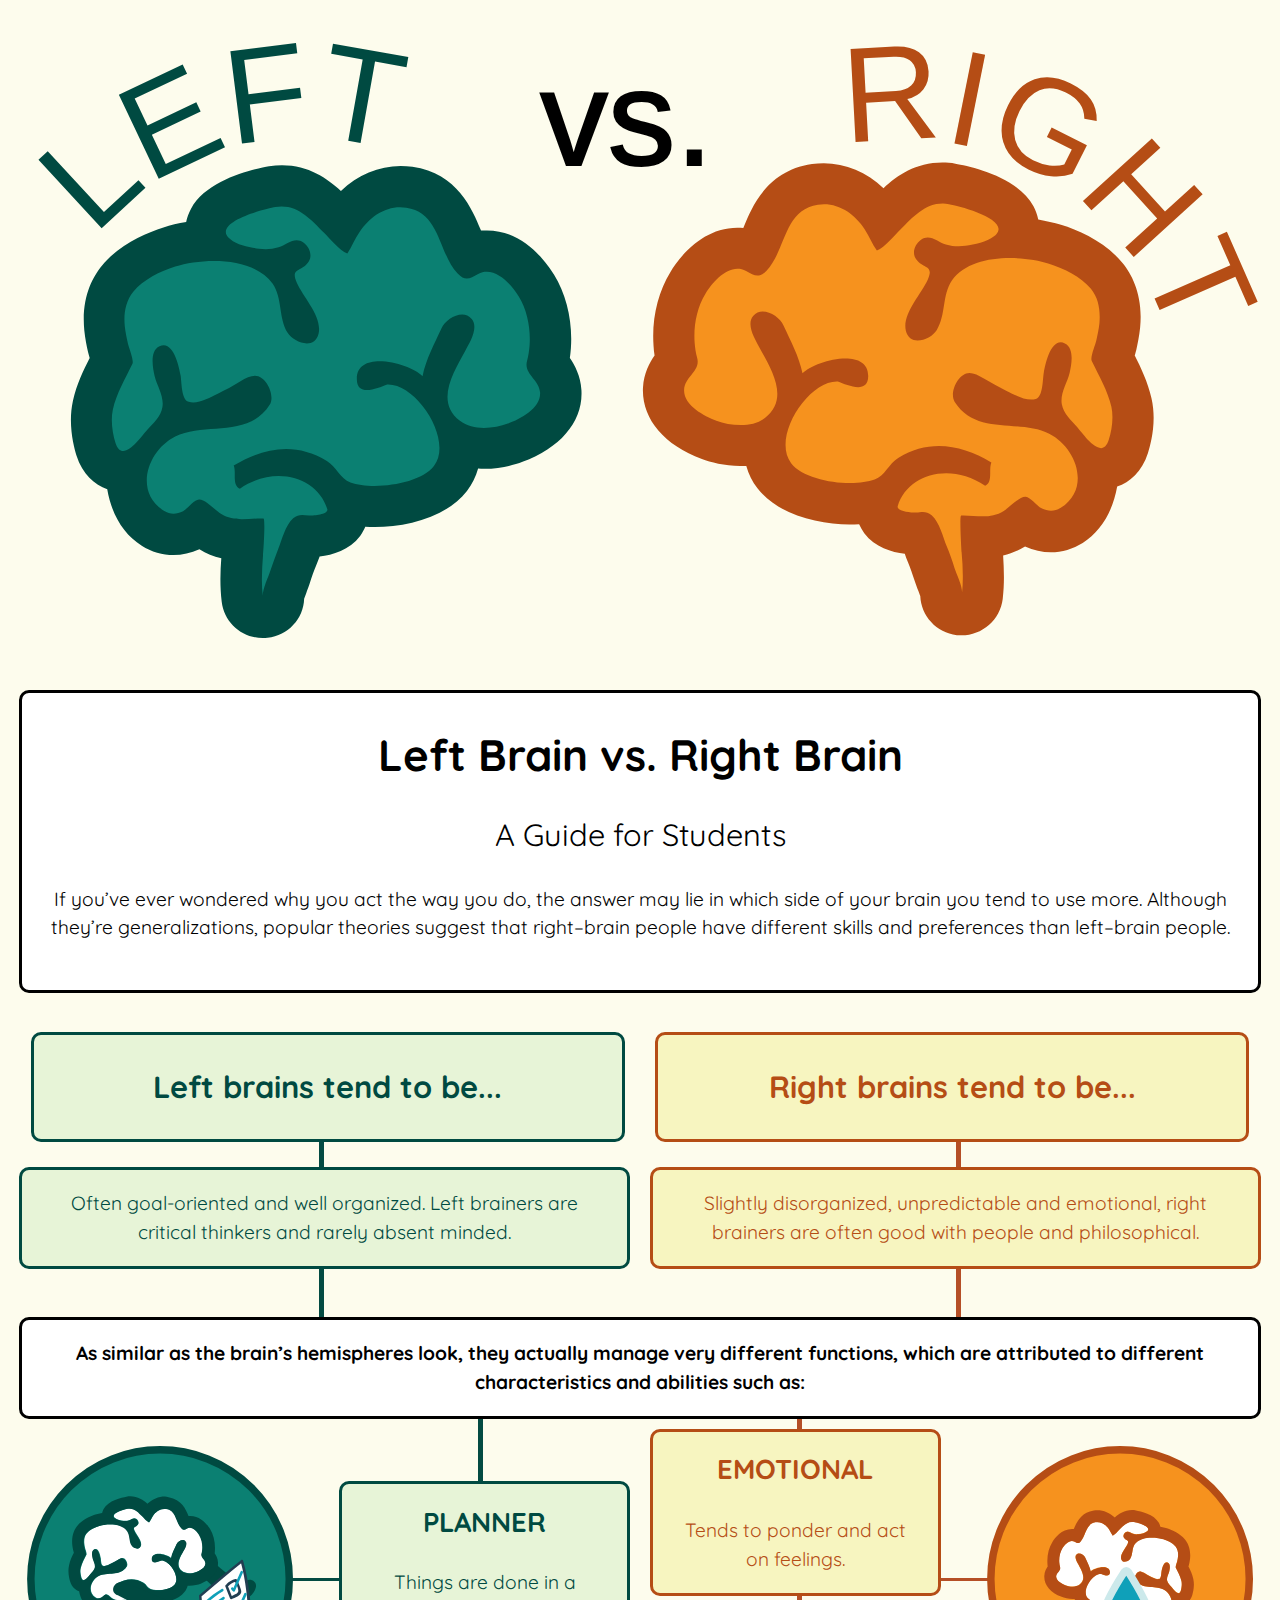
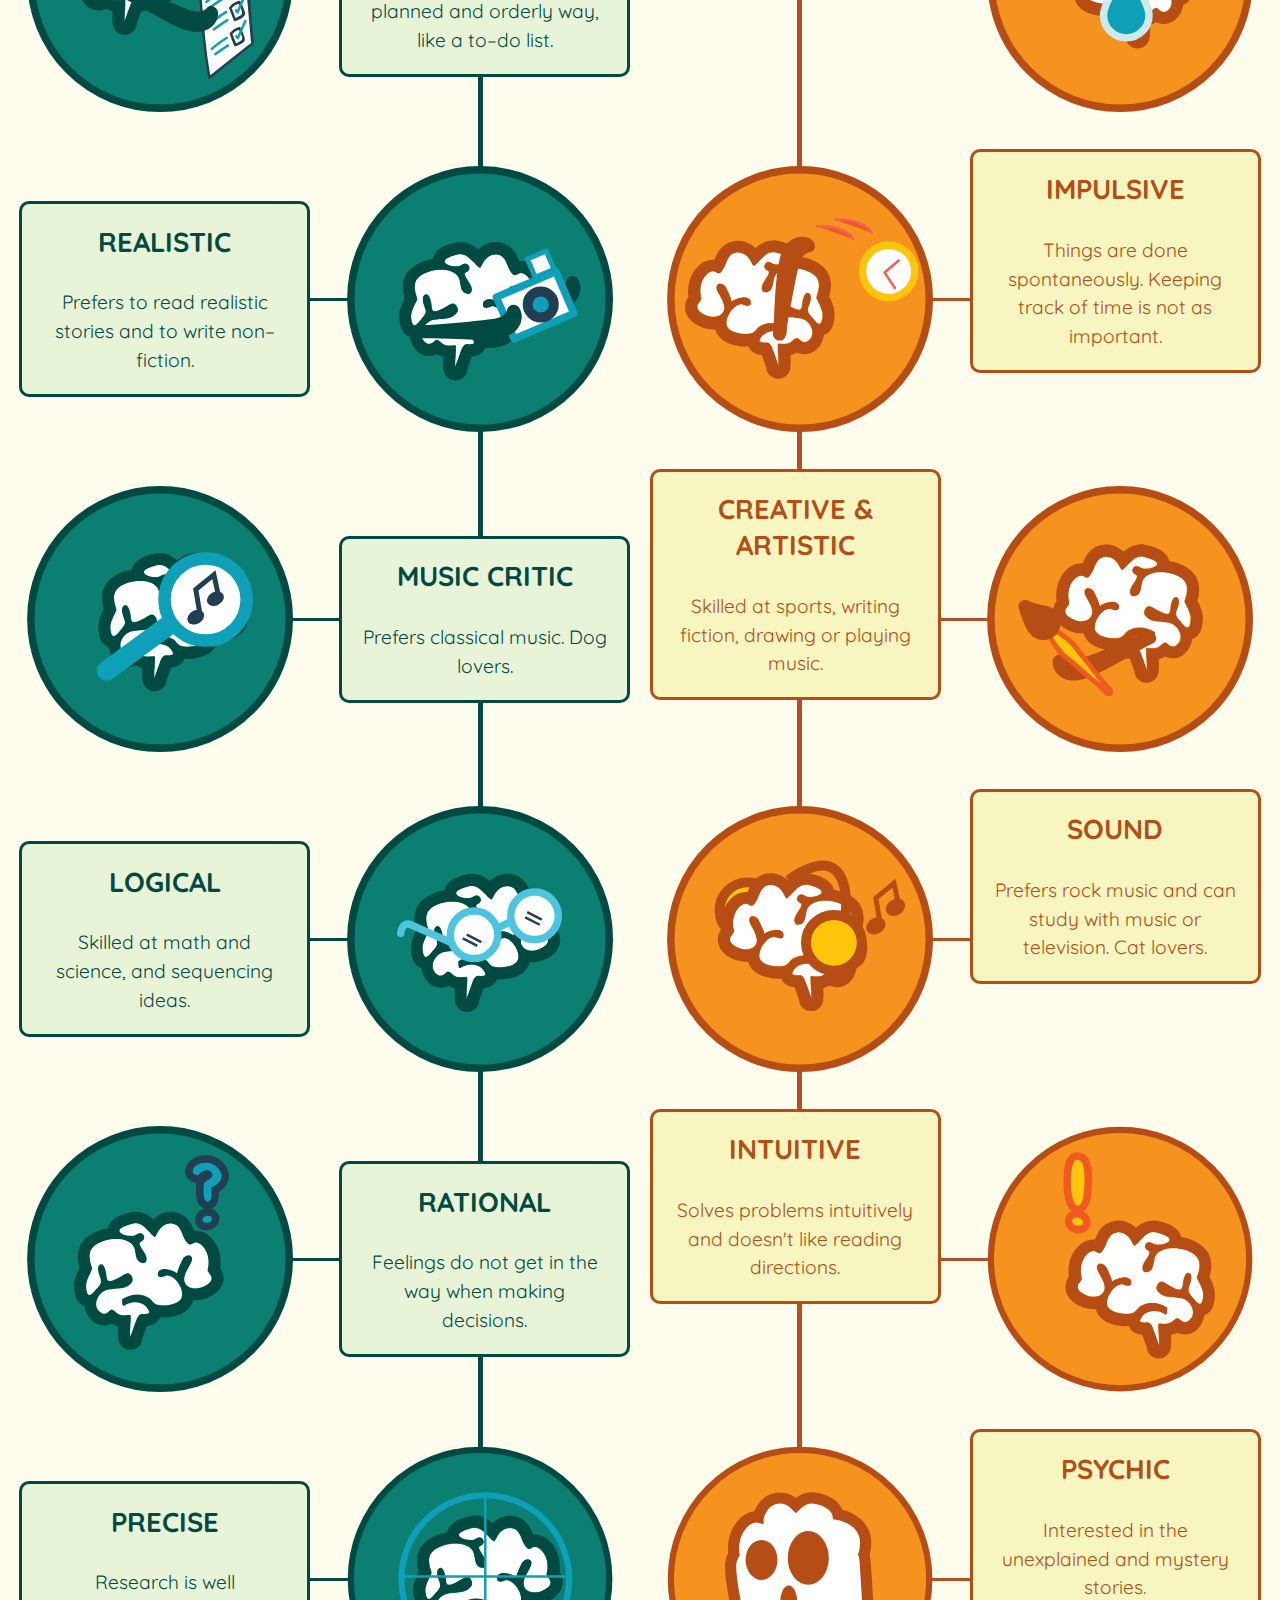
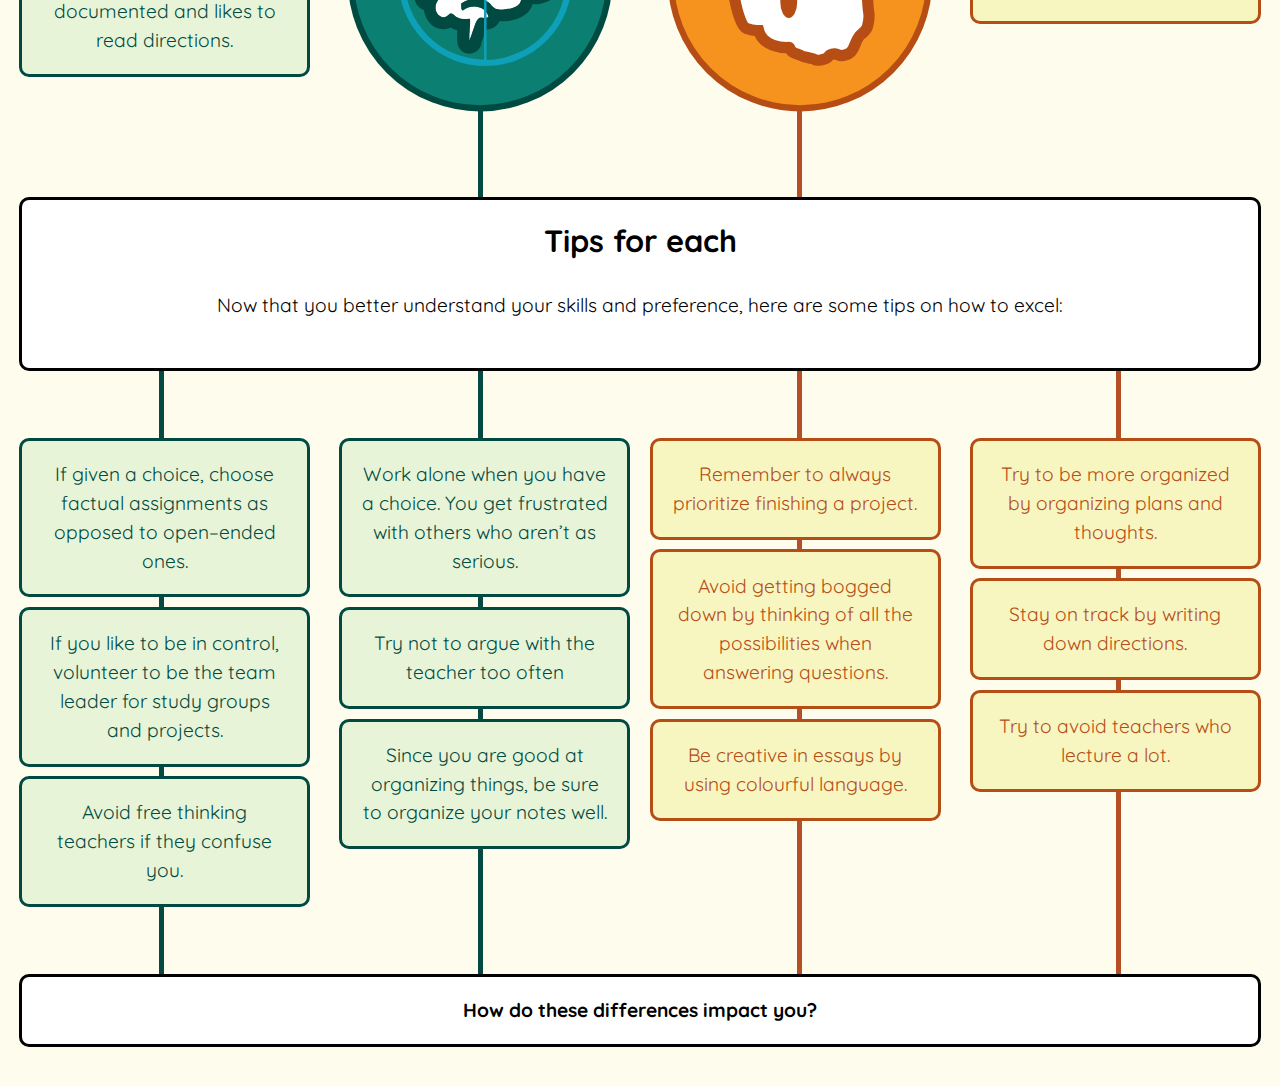
==== commit 82f44de5: "removed top padding." ====
--- a/index.html
+++ b/index.html
@@ -68,7 +68,7 @@
       </div>
     </div>
 
-    <div class="xs-vertical s-vertical m-vertical l-vertical-2 xl-vertical-2 pad-t pad-b-2">
+    <div class="xs-vertical s-vertical m-vertical l-vertical-2 xl-vertical-2 pad-b-2">
       <div class="grid">
         <div class="unit xs-1-2 s-1-2 m-1-2 l-1-2 xl-1-2">
           <div class="grid grid-middle l-horizontal-blue xl-horizontal-blue">
@@ -389,45 +389,45 @@
       </div>
     </div>
 
-      <div class="xs-vertical s-vertical m-vertical l-vertical-0">
-        <div class="info-box-0">
-          <h2>Tips for each</h2>
-          <p>Now that you better understand your skills and preference, here are some tips on how to excel:</p>
-        </div>
-      </div>
-
-      <div class="grid xs-vertical s-vertical m-vertical l-vertical-4 xl-vertical-4 pad-t-2 pad-b-2">
-        <div class="unit xs-1-2 s-1-2 m-1-2 l-1-2 xl-1-2">
-          <div class="grid">
-            <div class="unit xs-1 s-1 m-1 l-1-2 xl-1-2">
-              <p class="lb-box">If given a choice, choose factual assignments as opposed to open–ended ones.</p>
-              <p class="lb-box">If you like to be in control, volunteer to be the team leader for study groups and projects.</p>
-              <p class="lb-box">Avoid free thinking teachers if they confuse you.</p>
-            </div>
-            <div class="unit xs-1 s-1 m-1 l-1-2 xl-1-2">
-              <p class="lb-box">Work alone when you have a choice. You get frustrated with others who aren’t as serious.</p>
-              <p class="lb-box">Try not to argue with the teacher too often</p>
-              <p class="lb-box">Since you are good at organizing things, be sure to organize your notes well.</p>
-            </div>
-          </div>
-        </div>
-        <div class="unit xs-1-2 s-1-2 m-1-2 l-1-2 xl-1-2">
-          <div class="grid">
-            <div class="unit xs-1 s-1 m-1 l-1-2 xl-1-2">
-              <p class="rb-box">Remember to always prioritize finishing a project.</p>
-              <p class="rb-box">Avoid getting bogged down by thinking of all the possibilities when answering questions.</p>
-              <p class="rb-box">Be creative in essays by using colourful language.</p>
-            </div>
-            <div class="unit xs-1 s-1 m-1 l-1-2 xl-1-2">
-              <p class="rb-box">Try to be more organized by organizing plans and thoughts.</p>
-              <p class="rb-box">Stay on track by writing down directions.</p>
-              <p class="rb-box">Try to avoid teachers who lecture a lot.</p>
-            </div>
-          </div>
-        </div>
-      </div>
-
-      <p class="info-box-top-0 bold">How do these differences impact you?</p>
+    <div class="xs-vertical s-vertical m-vertical l-vertical-0">
+      <div class="info-box-0">
+        <h2>Tips for each</h2>
+        <p>Now that you better understand your skills and preference, here are some tips on how to excel:</p>
+      </div>
+    </div>
+
+    <div class="grid xs-vertical s-vertical m-vertical l-vertical-4 xl-vertical-4 pad-t-2 pad-b-2">
+      <div class="unit xs-1-2 s-1-2 m-1-2 l-1-2 xl-1-2">
+        <div class="grid">
+          <div class="unit xs-1 s-1 m-1 l-1-2 xl-1-2">
+            <p class="lb-box">If given a choice, choose factual assignments as opposed to open–ended ones.</p>
+            <p class="lb-box">If you like to be in control, volunteer to be the team leader for study groups and projects.</p>
+            <p class="lb-box">Avoid free thinking teachers if they confuse you.</p>
+          </div>
+          <div class="unit xs-1 s-1 m-1 l-1-2 xl-1-2">
+            <p class="lb-box">Work alone when you have a choice. You get frustrated with others who aren’t as serious.</p>
+            <p class="lb-box">Try not to argue with the teacher too often</p>
+            <p class="lb-box">Since you are good at organizing things, be sure to organize your notes well.</p>
+          </div>
+        </div>
+      </div>
+      <div class="unit xs-1-2 s-1-2 m-1-2 l-1-2 xl-1-2">
+        <div class="grid">
+          <div class="unit xs-1 s-1 m-1 l-1-2 xl-1-2">
+            <p class="rb-box">Remember to always prioritize finishing a project.</p>
+            <p class="rb-box">Avoid getting bogged down by thinking of all the possibilities when answering questions.</p>
+            <p class="rb-box">Be creative in essays by using colourful language.</p>
+          </div>
+          <div class="unit xs-1 s-1 m-1 l-1-2 xl-1-2">
+            <p class="rb-box">Try to be more organized by organizing plans and thoughts.</p>
+            <p class="rb-box">Stay on track by writing down directions.</p>
+            <p class="rb-box">Try to avoid teachers who lecture a lot.</p>
+          </div>
+        </div>
+      </div>
+    </div>
+
+    <p class="info-box-top-0 bold">How do these differences impact you?</p>
 
   </main>
 
--- a/css/main.css
+++ b/css/main.css
@@ -11,7 +11,6 @@
   -webkit-text-size-adjust: 100%;
   text-size-adjust: 100%;
 
-
   font-family: "Fredoka One", sans-serif;
   font-family: "Quicksand", sans-serif;
 
@@ -39,7 +38,7 @@
 }
 
 .header-brains0 {
-  fill:none;
+  fill: none;
   stroke: none;
 }
 
@@ -212,7 +211,7 @@
 }
 
 .realistic1 {
-  fill:#004a41;
+  fill: #004a41;
   stroke: none;
 }
 
@@ -223,7 +222,7 @@
 
 .realistic3 {
   fill: #fff;
-  stroke: #0Fa0b9;
+  stroke: #0fa0b9;
   stroke-width: 6;
   stroke-linecap: round;
   stroke-linejoin: round;
@@ -231,7 +230,7 @@
 
 .realistic4 {
   fill: #0fa0b9;
-  stroke:#223e52;
+  stroke: #223e52;
   stroke-width: 8;
   stroke-linecap: round;
   stroke-linejoin: round;
@@ -270,7 +269,7 @@
 .impulsive4 {
   fill: #f05a22;
   stroke: #f06356;
-  stroke-width:2;
+  stroke-width: 2;
   stroke-linecap: round;
 }
 
@@ -321,7 +320,7 @@
 }
 
 .creative1 {
-  fill:#fff;
+  fill: #fff;
   stroke: none;
 }
 
@@ -331,7 +330,7 @@
 }
 
 .creative3 {
-  fill:#ffc50a;
+  fill: #ffc50a;
   stroke: #f05a22;
   stroke-width: 4;
   stroke-linecap: round;
@@ -350,7 +349,7 @@
 }
 
 .logical1 {
-  fill:#fff;
+  fill: #fff;
   stroke: none;
 }
 
@@ -363,7 +362,7 @@
   fill: #fff;
   stroke: #4ec5e0;
   stroke-width: 6;
-  }
+}
 
 .logical4 {
   fill: none;
@@ -414,13 +413,13 @@
 
 .sound5 {
   fill: #b54d15;
-  stroke:#B54D15;
+  stroke: #b54d15;
   stroke-width: 2;
 }
 
 .sound6 {
   fill: none;
-  stroke:#B54D15;
+  stroke: #b54d15;
   stroke-width: 4;
 }
 
@@ -431,29 +430,29 @@
 }
 
 .rational1 {
-  fill:#004a41;
+  fill: #004a41;
   stroke: none;
 }
 
 .rational2 {
-  fill:#fff;
+  fill: #fff;
   stroke: none;
 }
 
 .rational3 {
-  fill:#0fa0b9;
+  fill: #0fa0b9;
   stroke: none;
 }
 
 .rational4 {
-  fill:#223e52;
+  fill: #223e52;
   stroke: none;
 }
 
 .intuitive0 {
-  fill:#f6921e;
-  stroke: #b54d15;
-  stroke-width:5;
+  fill: #f6921e;
+  stroke: #b54d15;
+  stroke-width: 5;
 }
 
 .intuitive1 {
@@ -462,12 +461,12 @@
 }
 
 .intuitive2 {
-  fill:#b54d15;
+  fill: #b54d15;
   stroke: none;
 }
 
 .intuitive3 {
-  fill:#ffc50a;
+  fill: #ffc50a;
 }
 
 .intuitive4 {
@@ -482,7 +481,7 @@
 }
 
 .precise1 {
-  fill:#fff;
+  fill: #fff;
   stroke: none;
 }
 
@@ -527,18 +526,13 @@
 /** BARS **/
 
 .xs-vertical {
-  background:
-    url(../images/blue-vertical.svg) repeat-y 25% top / 5px auto,
-    url(../images/orange-vertical.svg) repeat-y 75% top / 5px auto
-  ;
+  background: url("../images/blue-vertical.svg") repeat-y 25% top / 5px auto, url("../images/orange-vertical.svg") repeat-y 75% top / 5px auto;
 }
 
 @media only screen and (min-width: 25em) {
 
   .s-vertical {
-    background:
-      url(../images/blue-vertical.svg) repeat-y 25% top / 5px auto,
-      url(../images/orange-vertical.svg) repeat-y 75% top / 5px auto;
+    background: url("../images/blue-vertical.svg") repeat-y 25% top / 5px auto, url("../images/orange-vertical.svg") repeat-y 75% top / 5px auto;
   }
 
 }
@@ -546,15 +540,11 @@
 @media only screen and (min-width: 38em) {
 
   .m-vertical {
-    background:
-      url(../images/blue-vertical.svg) repeat-y 25% top / 5px auto,
-      url(../images/orange-vertical.svg) repeat-y 75% top / 5px auto;
+    background: url("../images/blue-vertical.svg") repeat-y 25% top / 5px auto, url("../images/orange-vertical.svg") repeat-y 75% top / 5px auto;
   }
 
   .m-vertical-2 {
-    background:
-      url(../images/blue-vertical.svg) repeat-y 37.5% top / 5px auto,
-      url(../images/orange-vertical.svg) repeat-y 62.5% top / 5px auto;
+    background: url("../images/blue-vertical.svg") repeat-y 37.5% top / 5px auto, url("../images/orange-vertical.svg") repeat-y 62.5% top / 5px auto;
   }
 
   .m-vertical-0 {
@@ -562,15 +552,11 @@
   }
 
   .m-vertical-blue {
-    background:
-      url(../images/blue-vertical.svg) repeat-y 25% top / 5px auto,
-      url(../images/blue-vertical.svg) repeat-y 75% top / 5px auto;
+    background: url("../images/blue-vertical.svg") repeat-y 25% top / 5px auto, url("../images/blue-vertical.svg") repeat-y 75% top / 5px auto;
   }
 
   .m-vertical-orange {
-    background:
-      url(../images/orange-vertical.svg) repeat-y 25% top / 5px auto,
-      url(../images/orange-vertical.svg) repeat-y 75% top / 5px auto;
+    background: url("../images/orange-vertical.svg") repeat-y 25% top / 5px auto, url("../images/orange-vertical.svg") repeat-y 75% top / 5px auto;
   }
 
 }
@@ -578,15 +564,11 @@
 @media only screen and (min-width: 60em) {
 
   .l-vertical {
-    background:
-      url(../images/blue-vertical.svg) repeat-y 25% top / 5px auto,
-      url(../images/orange-vertical.svg) repeat-y 75% top / 5px auto;
+    background: url("../images/blue-vertical.svg") repeat-y 25% top / 5px auto, url("../images/orange-vertical.svg") repeat-y 75% top / 5px auto;
   }
 
   .l-vertical-2 {
-    background:
-      url(../images/blue-vertical.svg) repeat-y 37.5% top / 5px auto,
-      url(../images/orange-vertical.svg) repeat-y 62.5% top / 5px auto;
+    background: url("../images/blue-vertical.svg") repeat-y 37.5% top / 5px auto, url("../images/orange-vertical.svg") repeat-y 62.5% top / 5px auto;
   }
 
   .l-vertical-0 {
@@ -594,33 +576,23 @@
   }
 
   .l-vertical-4 {
-    background:
-      url(../images/blue-vertical.svg) repeat-y 12.5% top / 5px auto,
-      url(../images/blue-vertical.svg) repeat-y 37.5% top / 5px auto,
-      url(../images/orange-vertical.svg) repeat-y 62.5% top / 5px auto,
-      url(../images/orange-vertical.svg) repeat-y 87.5% top / 5px auto;
+    background: url("../images/blue-vertical.svg") repeat-y 12.5% top / 5px auto, url("../images/blue-vertical.svg") repeat-y 37.5% top / 5px auto, url("../images/orange-vertical.svg") repeat-y 62.5% top / 5px auto, url("../images/orange-vertical.svg") repeat-y 87.5% top / 5px auto;
   }
 
   .l-vertical-blue {
-    background:
-      url(../images/blue-vertical.svg) repeat-y 25% top / 5px auto,
-      url(../images/blue-vertical.svg) repeat-y 75% top / 5px auto;
+    background: url("../images/blue-vertical.svg") repeat-y 25% top / 5px auto, url("../images/blue-vertical.svg") repeat-y 75% top / 5px auto;
   }
 
   .l-vertical-orange {
-    background:
-      url(../images/orange-vertical.svg) repeat-y 25% top / 5px auto,
-      url(../images/orange-vertical.svg) repeat-y 75% top / 5px auto;
+    background: url("../images/orange-vertical.svg") repeat-y 25% top / 5px auto, url("../images/orange-vertical.svg") repeat-y 75% top / 5px auto;
   }
 
   .l-horizontal-blue {
-    background:
-      url(../images/blue-horizontal.svg) no-repeat center center / 1000px auto;
+    background: url("../images/blue-horizontal.svg") no-repeat center center / 1000px auto;
   }
 
   .l-horizontal-orange {
-    background:
-      url(../images/orange-horizontal.svg) no-repeat center center / 1000px auto;
+    background: url("../images/orange-horizontal.svg") no-repeat center center / 1000px auto;
     align-items: stretch;
   }
 
@@ -629,15 +601,11 @@
 @media only screen and (min-width: 6020em) {
 
   .xl-vertical {
-    background:
-      url(../images/blue-vertical.svg) repeat-y 25% top / 5px auto,
-      url(../images/orange-vertical.svg) repeat-y 75% top / 5px auto;
+    background: url("../images/blue-vertical.svg") repeat-y 25% top / 5px auto, url("../images/orange-vertical.svg") repeat-y 75% top / 5px auto;
   }
 
   .xl-vertical-2 {
-    background:
-      url(../images/blue-vertical.svg) repeat-y 37.5% top / 5px auto,
-      url(../images/orange-vertical.svg) repeat-y 62.5% top / 5px auto;
+    background: url("../images/blue-vertical.svg") repeat-y 37.5% top / 5px auto, url("../images/orange-vertical.svg") repeat-y 62.5% top / 5px auto;
   }
 
   .xl-vertical-0 {
@@ -645,33 +613,23 @@
   }
 
   .xl-vertical-4 {
-    background:
-      url(../images/blue-vertical.svg) repeat-y 12.5% top / 5px auto,
-      url(../images/blue-vertical.svg) repeat-y 37.5% top / 5px auto,
-      url(../images/orange-vertical.svg) repeat-y 62.5% top / 5px auto,
-      url(../images/orange-vertical.svg) repeat-y 87.5% top / 5px auto;
+    background: url("../images/blue-vertical.svg") repeat-y 12.5% top / 5px auto, url("../images/blue-vertical.svg") repeat-y 37.5% top / 5px auto, url("../images/orange-vertical.svg") repeat-y 62.5% top / 5px auto, url("../images/orange-vertical.svg") repeat-y 87.5% top / 5px auto;
   }
 
   .xl-vertical-blue {
-    background:
-      url(../images/blue-vertical.svg) repeat-y 25% top / 5px auto,
-      url(../images/blue-vertical.svg) repeat-y 75% top / 5px auto;
+    background: url("../images/blue-vertical.svg") repeat-y 25% top / 5px auto, url("../images/blue-vertical.svg") repeat-y 75% top / 5px auto;
   }
 
   .xl-vertical-orange {
-    background:
-      url(../images/orange-vertical.svg) repeat-y 25% top / 5px auto,
-      url(../images/orange-vertical.svg) repeat-y 75% top / 5px auto;
+    background: url("../images/orange-vertical.svg") repeat-y 25% top / 5px auto, url("../images/orange-vertical.svg") repeat-y 75% top / 5px auto;
   }
 
   .xl-horizontal-blue {
-    background:
-      url(../images/blue-horizontal.svg) no-repeat center center / 1000px auto;
+    background: url("../images/blue-horizontal.svg") no-repeat center center / 1000px auto;
   }
 
   .xl-horizontal-orange {
-    background:
-      url(../images/orange-horizontal.svg) no-repeat center center / 1000px auto;
-  }
-
-}
+    background: url("../images/orange-horizontal.svg") no-repeat center center / 1000px auto;
+  }
+
+}
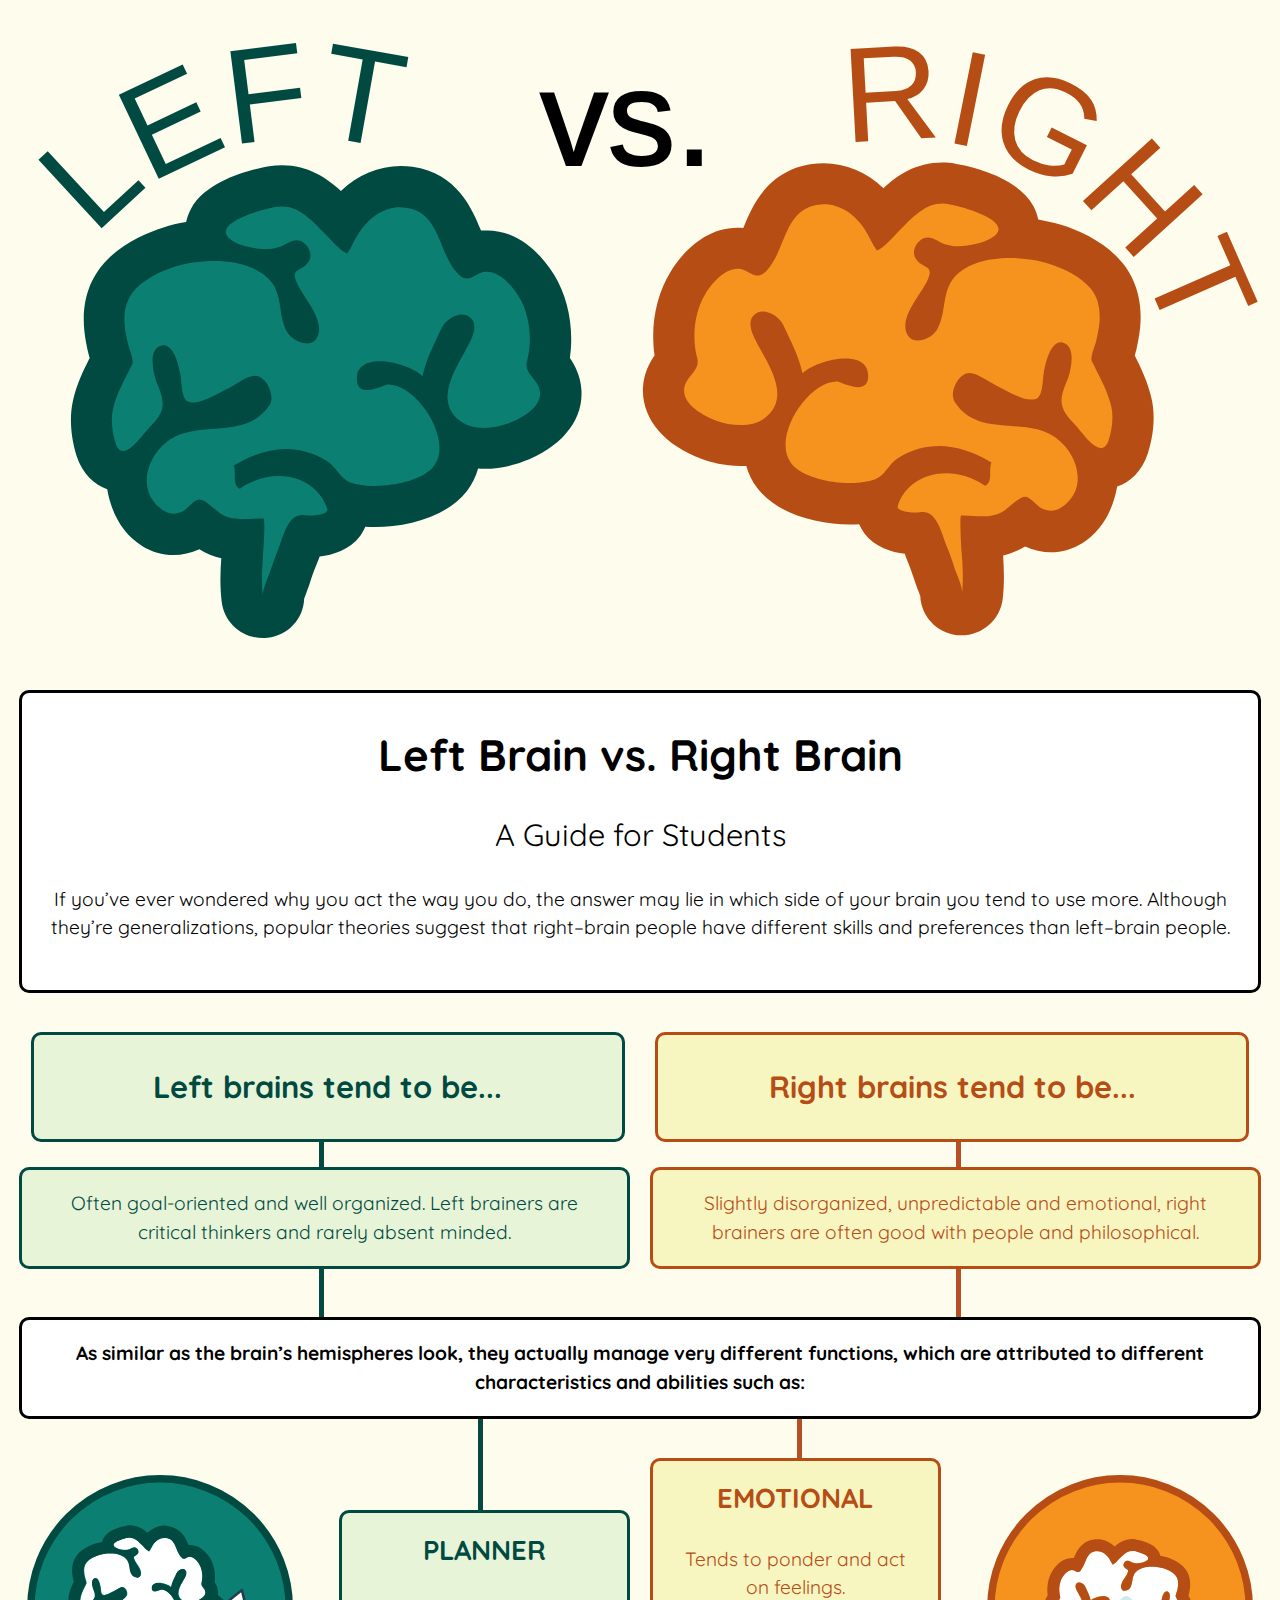
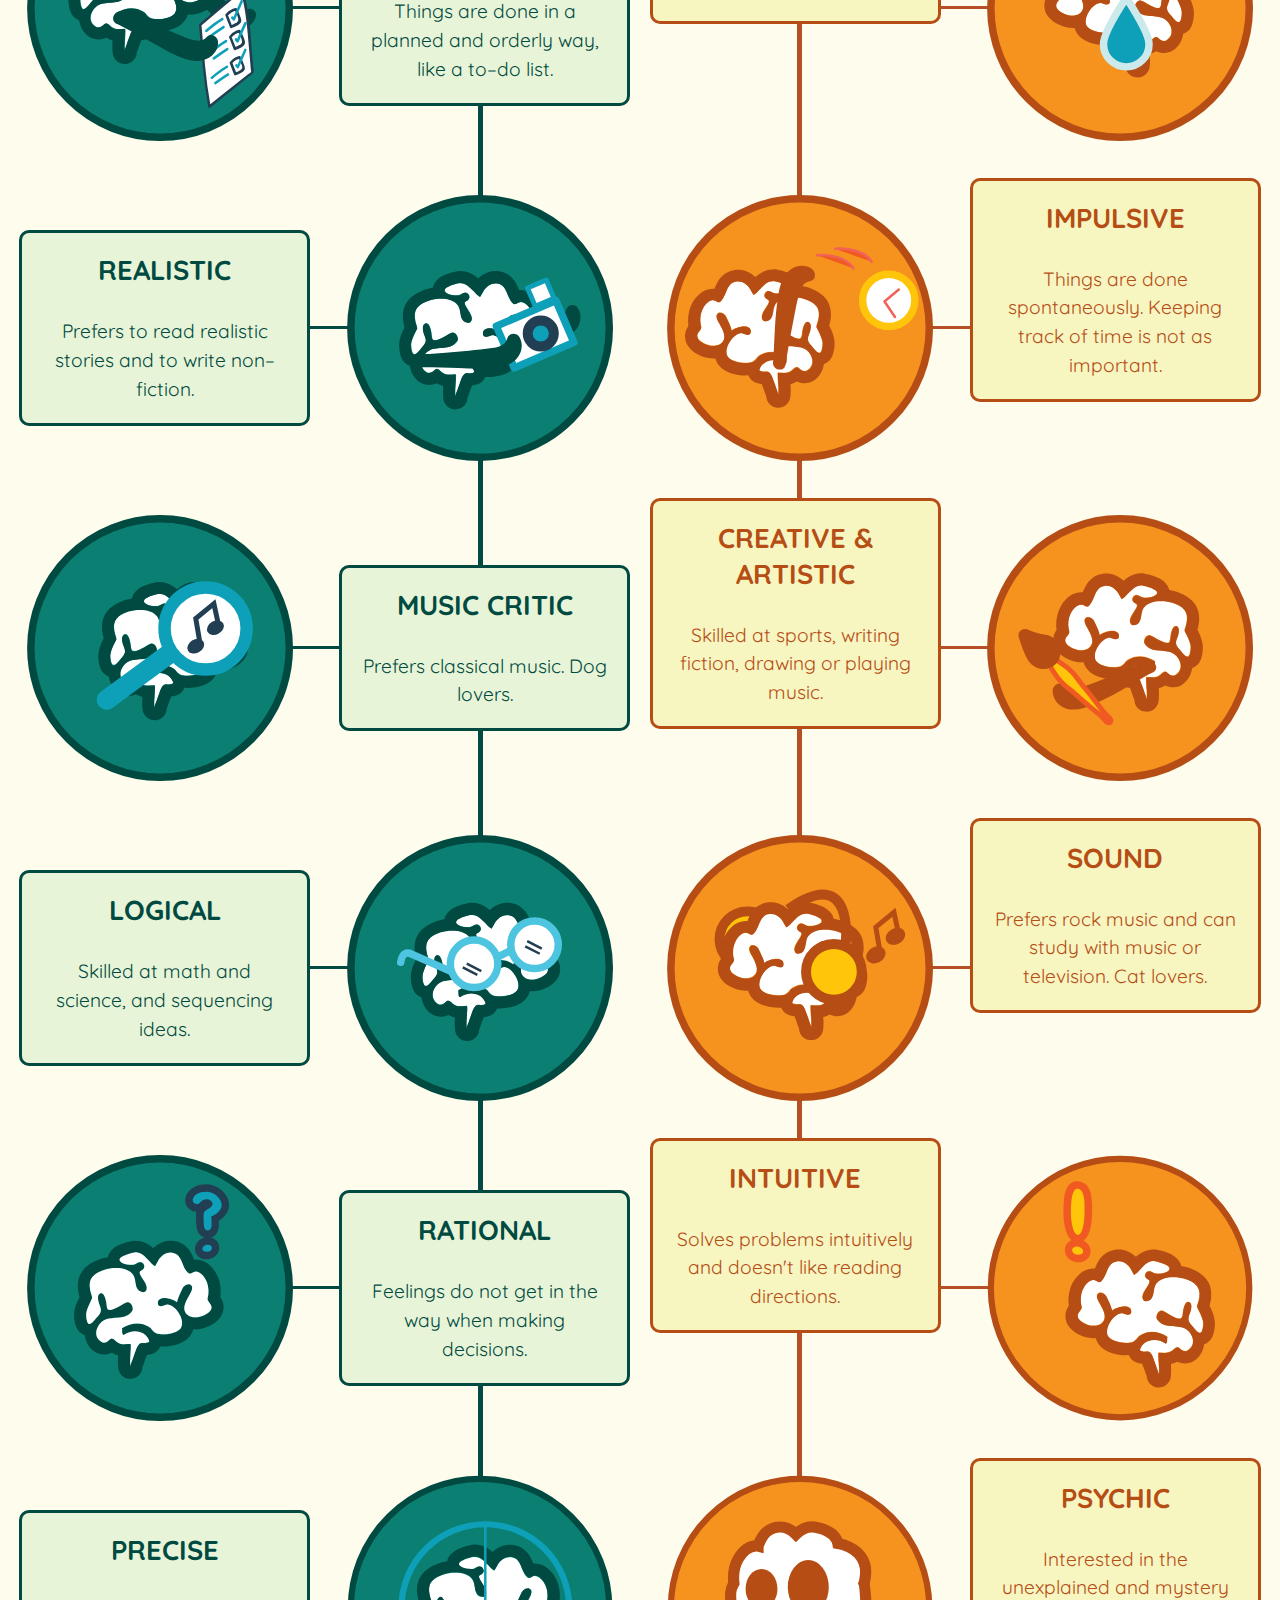
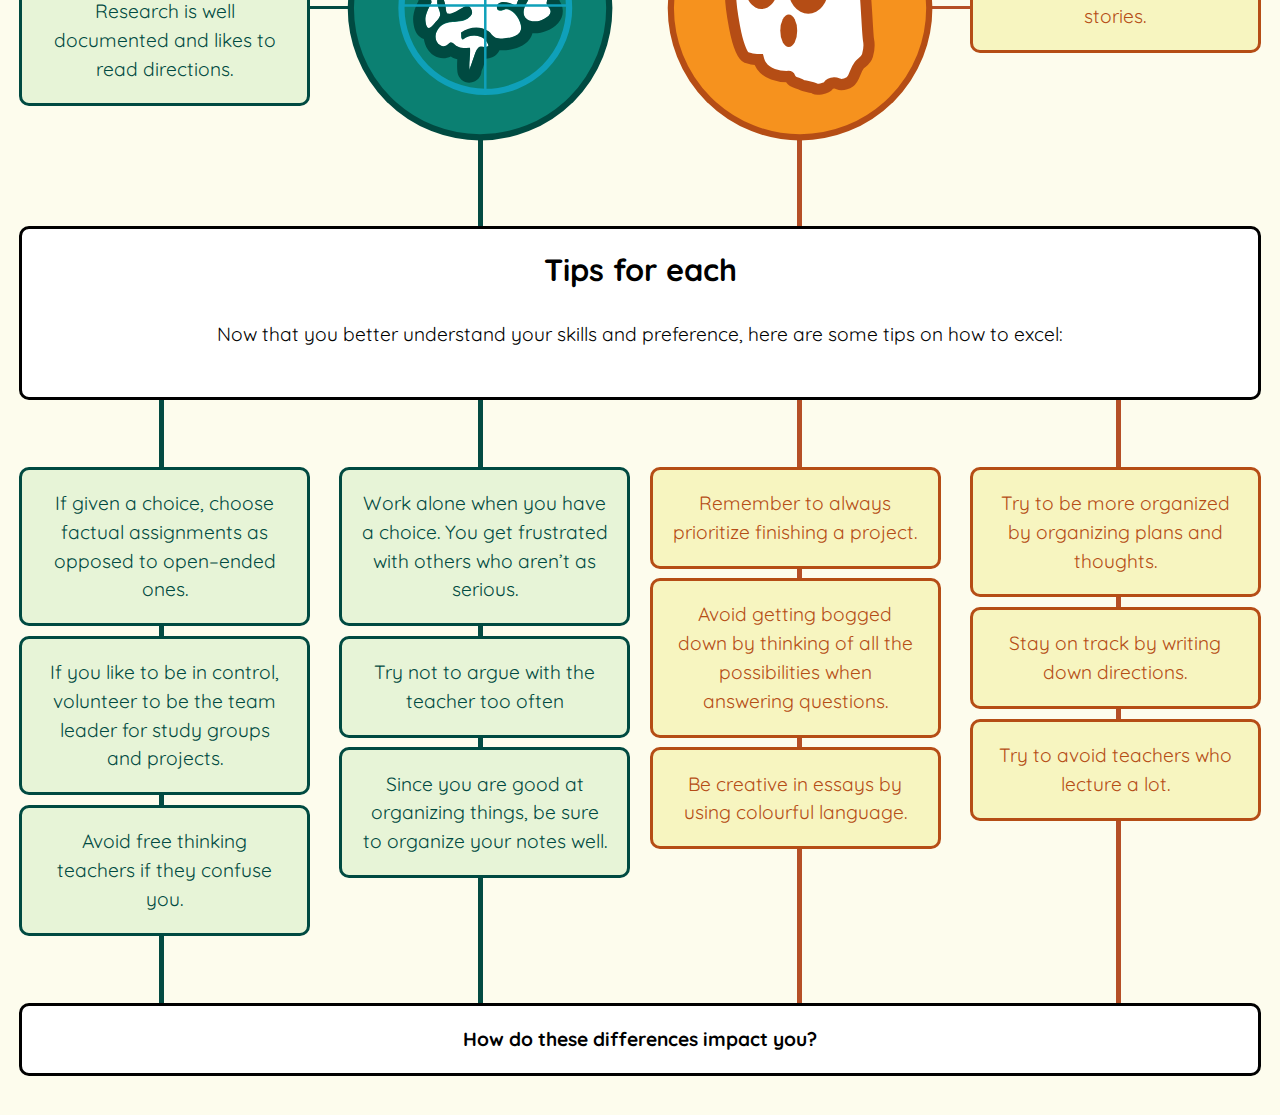
==== commit e53bf497: "Put padding back on top." ====
--- a/index.html
+++ b/index.html
@@ -68,7 +68,7 @@
       </div>
     </div>
 
-    <div class="xs-vertical s-vertical m-vertical l-vertical-2 xl-vertical-2 pad-b-2">
+    <div class="xs-vertical s-vertical m-vertical l-vertical-2 xl-vertical-2 pad-t pad-b-2">
       <div class="grid">
         <div class="unit xs-1-2 s-1-2 m-1-2 l-1-2 xl-1-2">
           <div class="grid grid-middle l-horizontal-blue xl-horizontal-blue">
